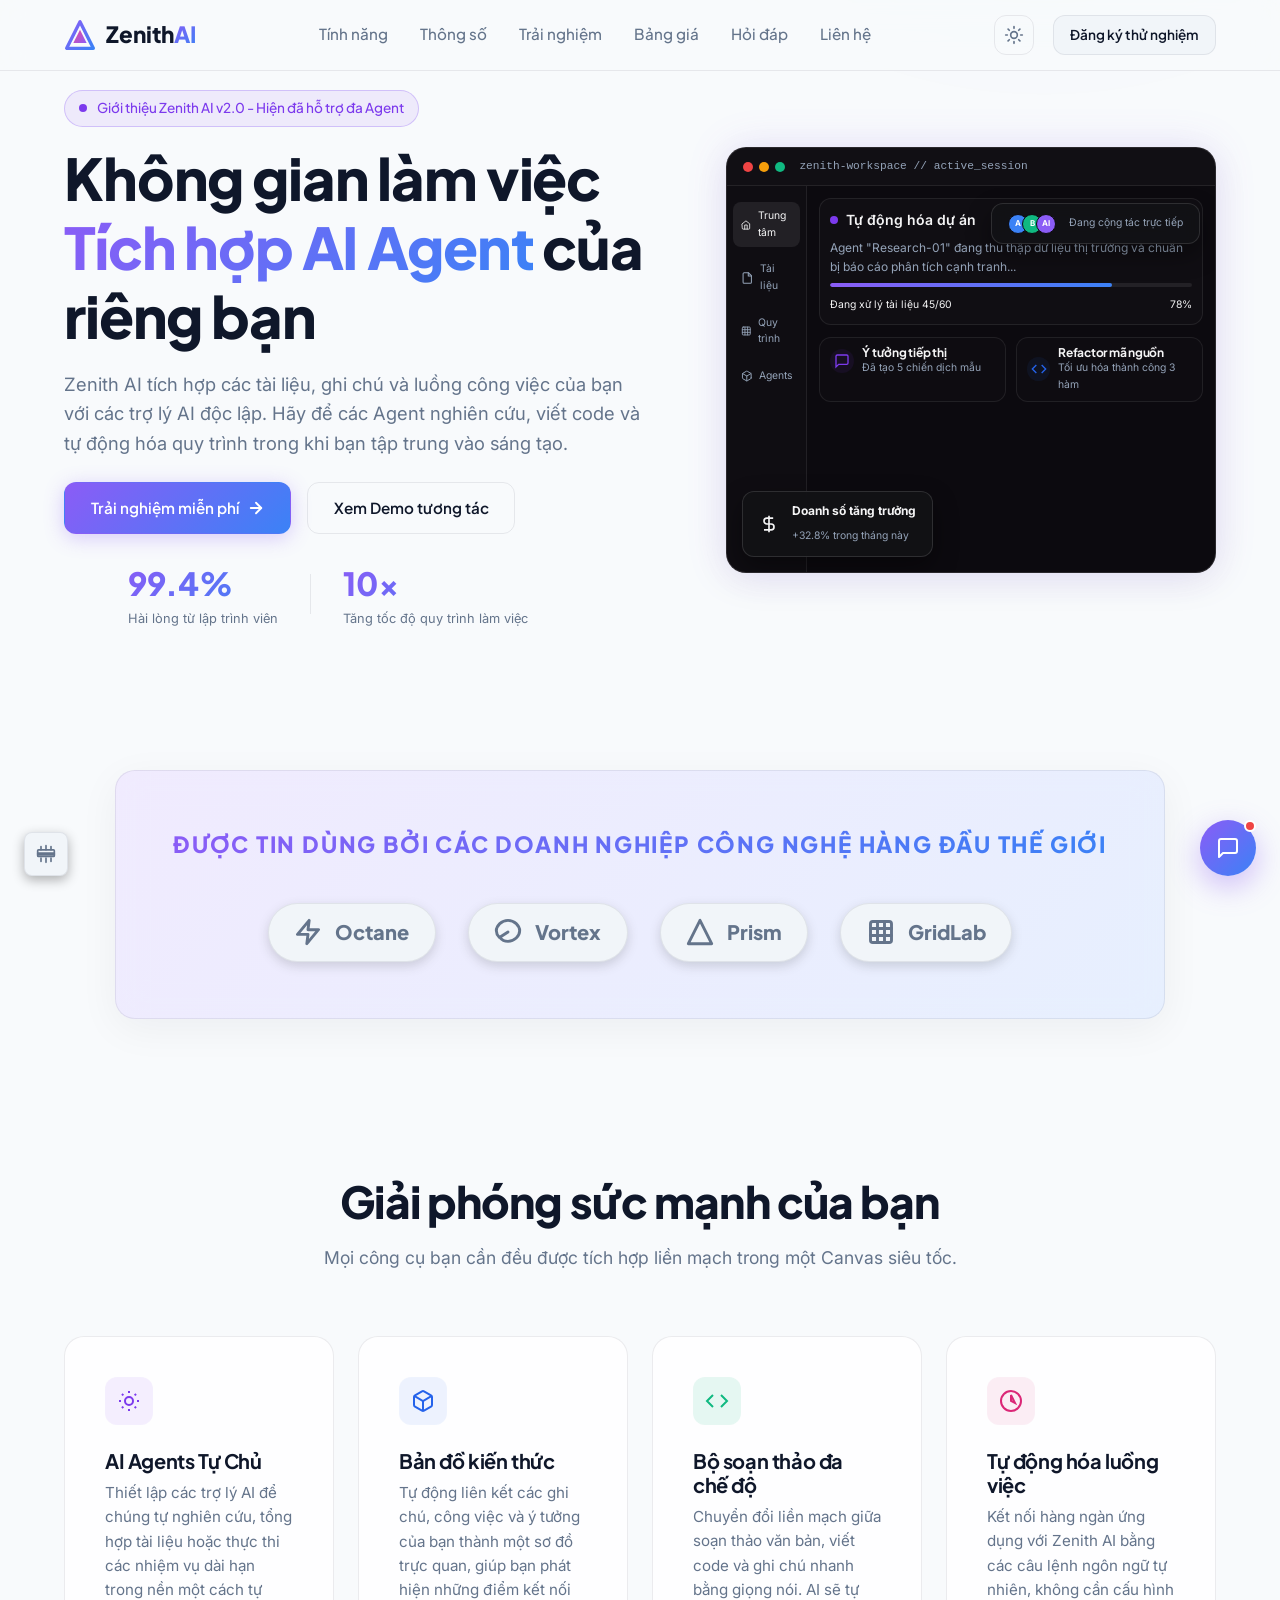
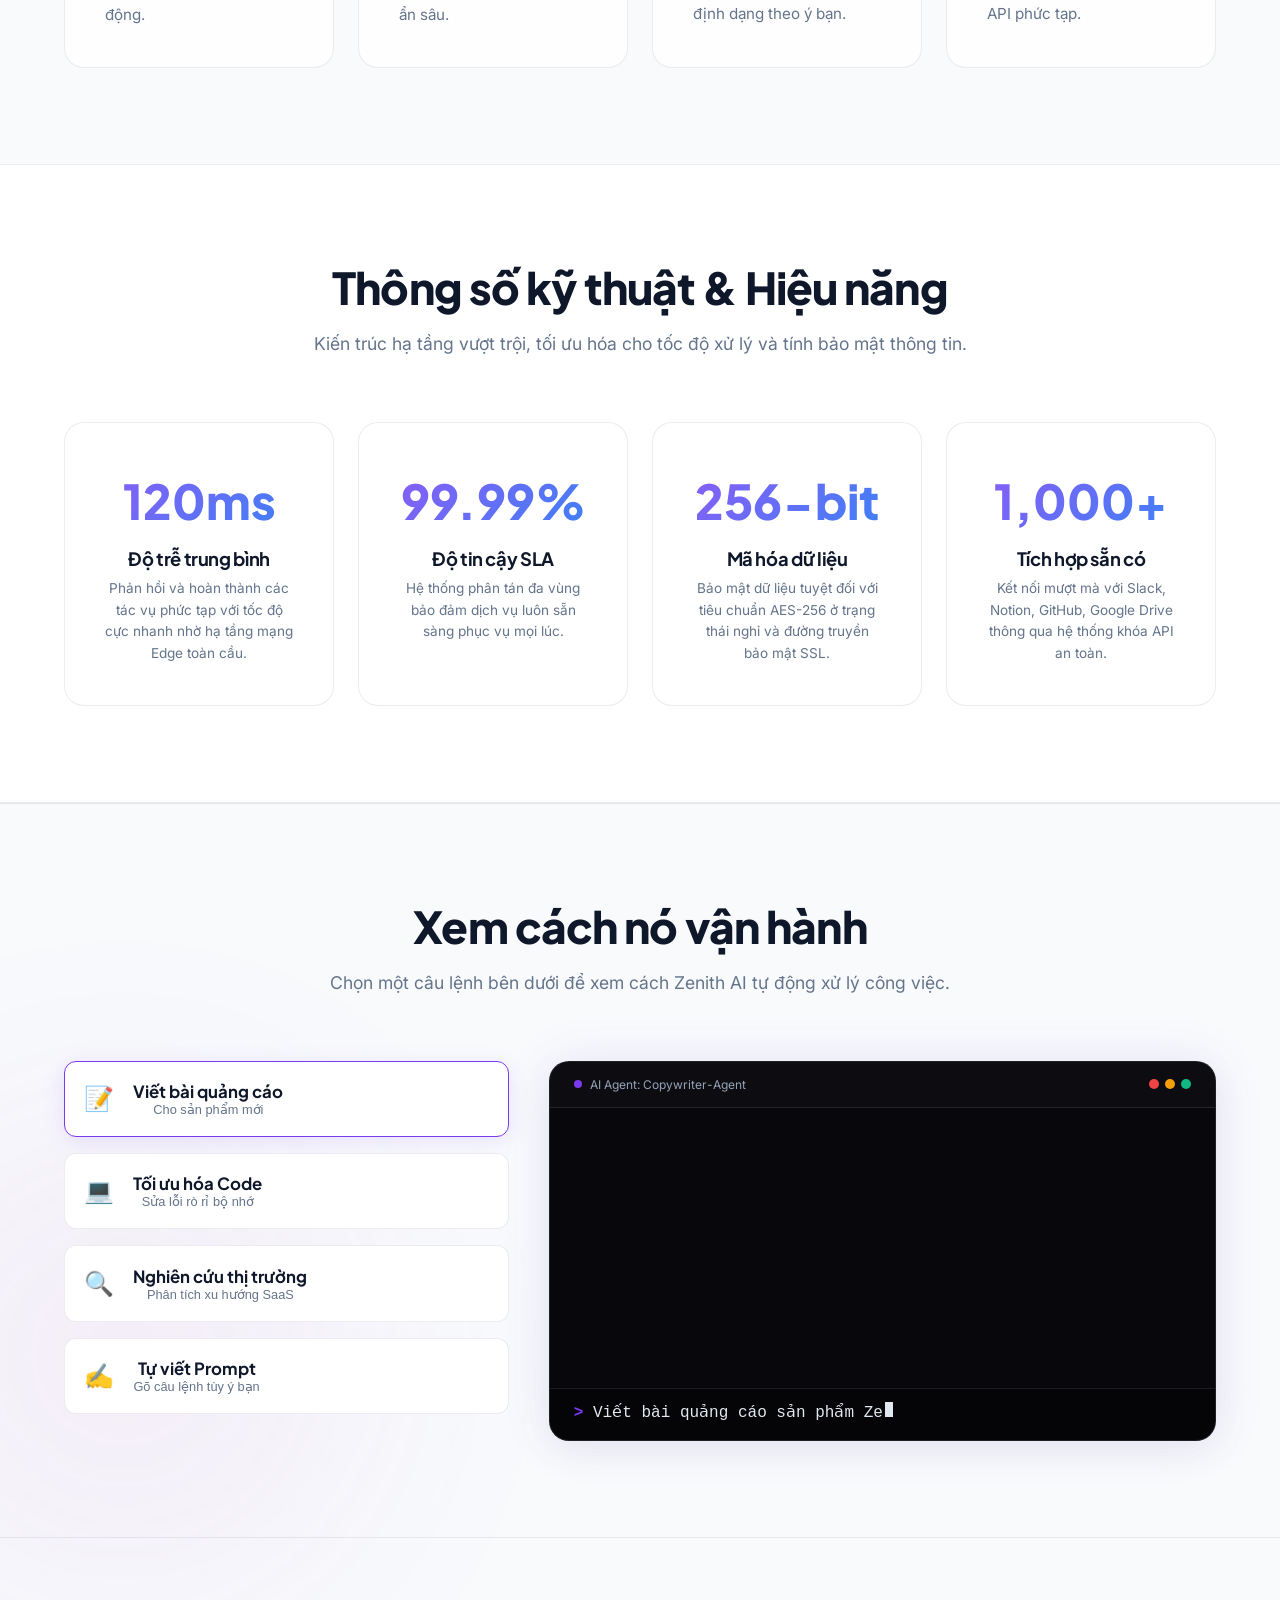
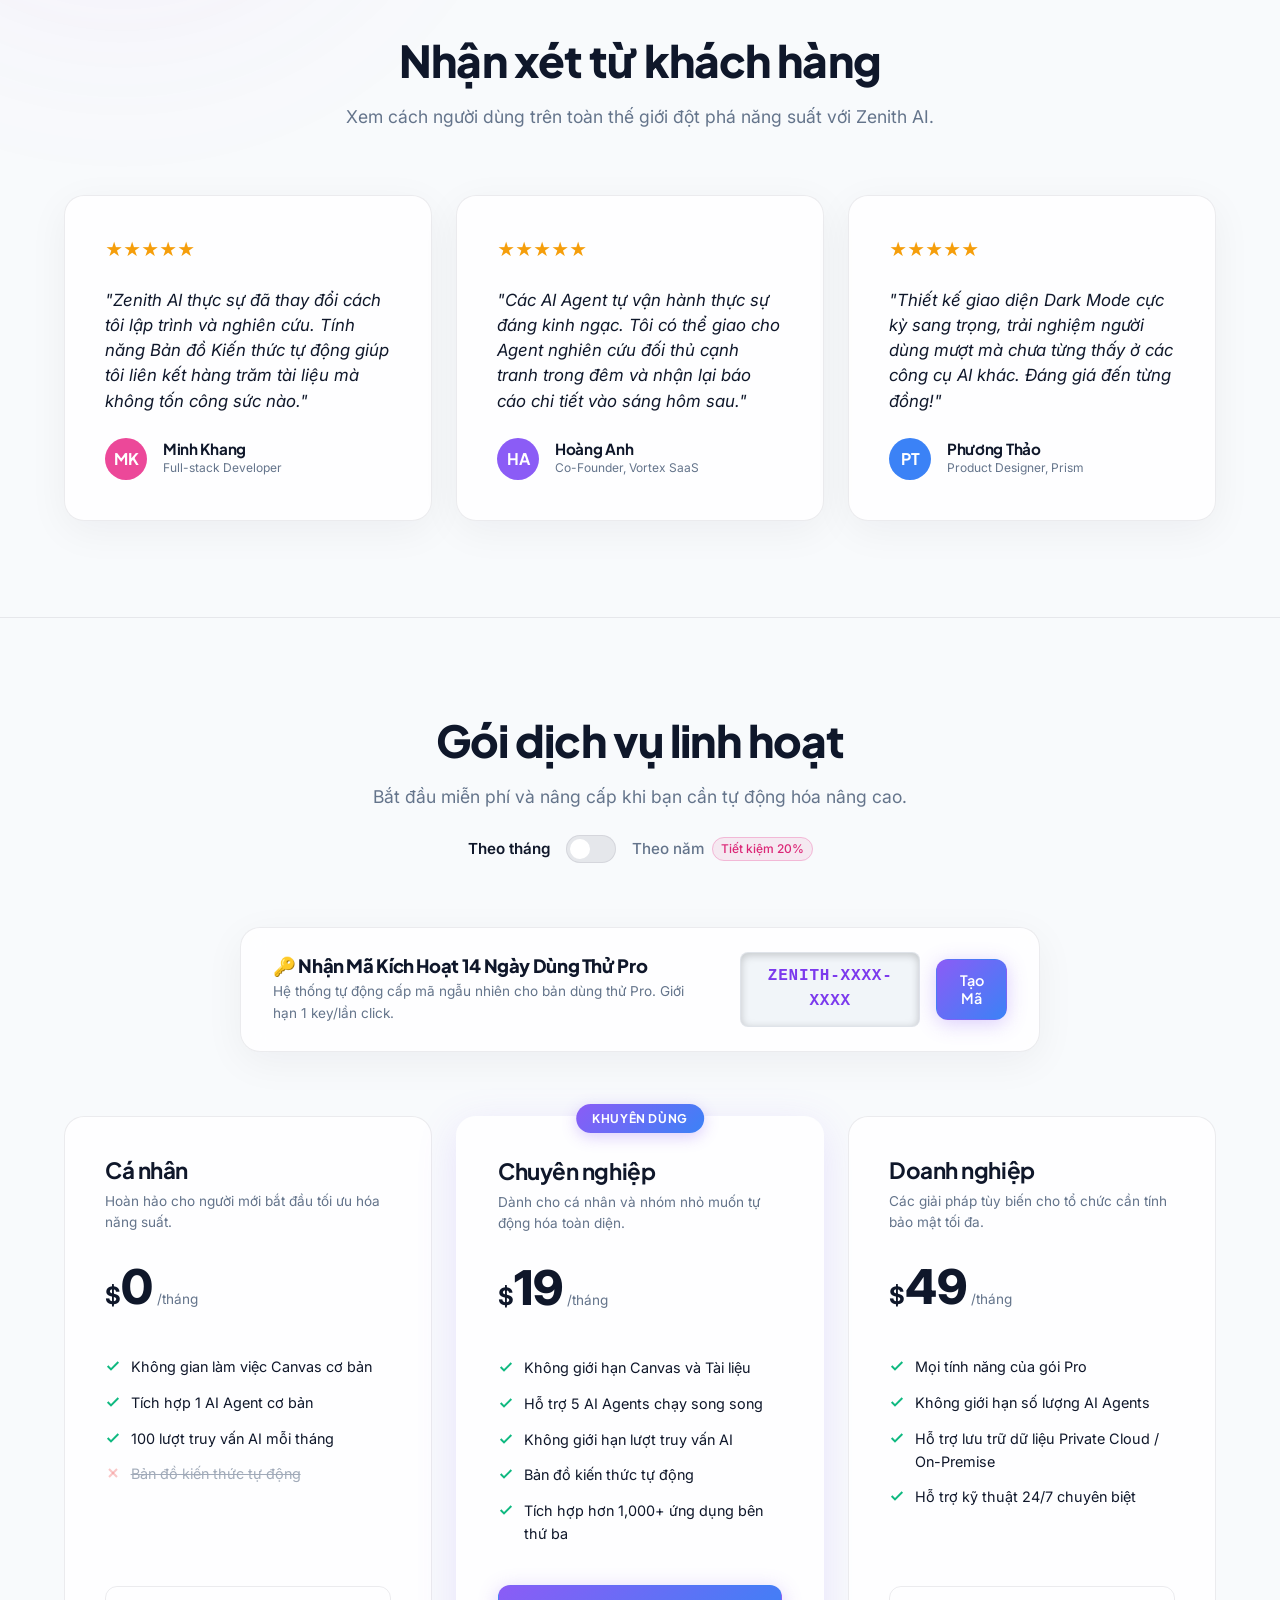
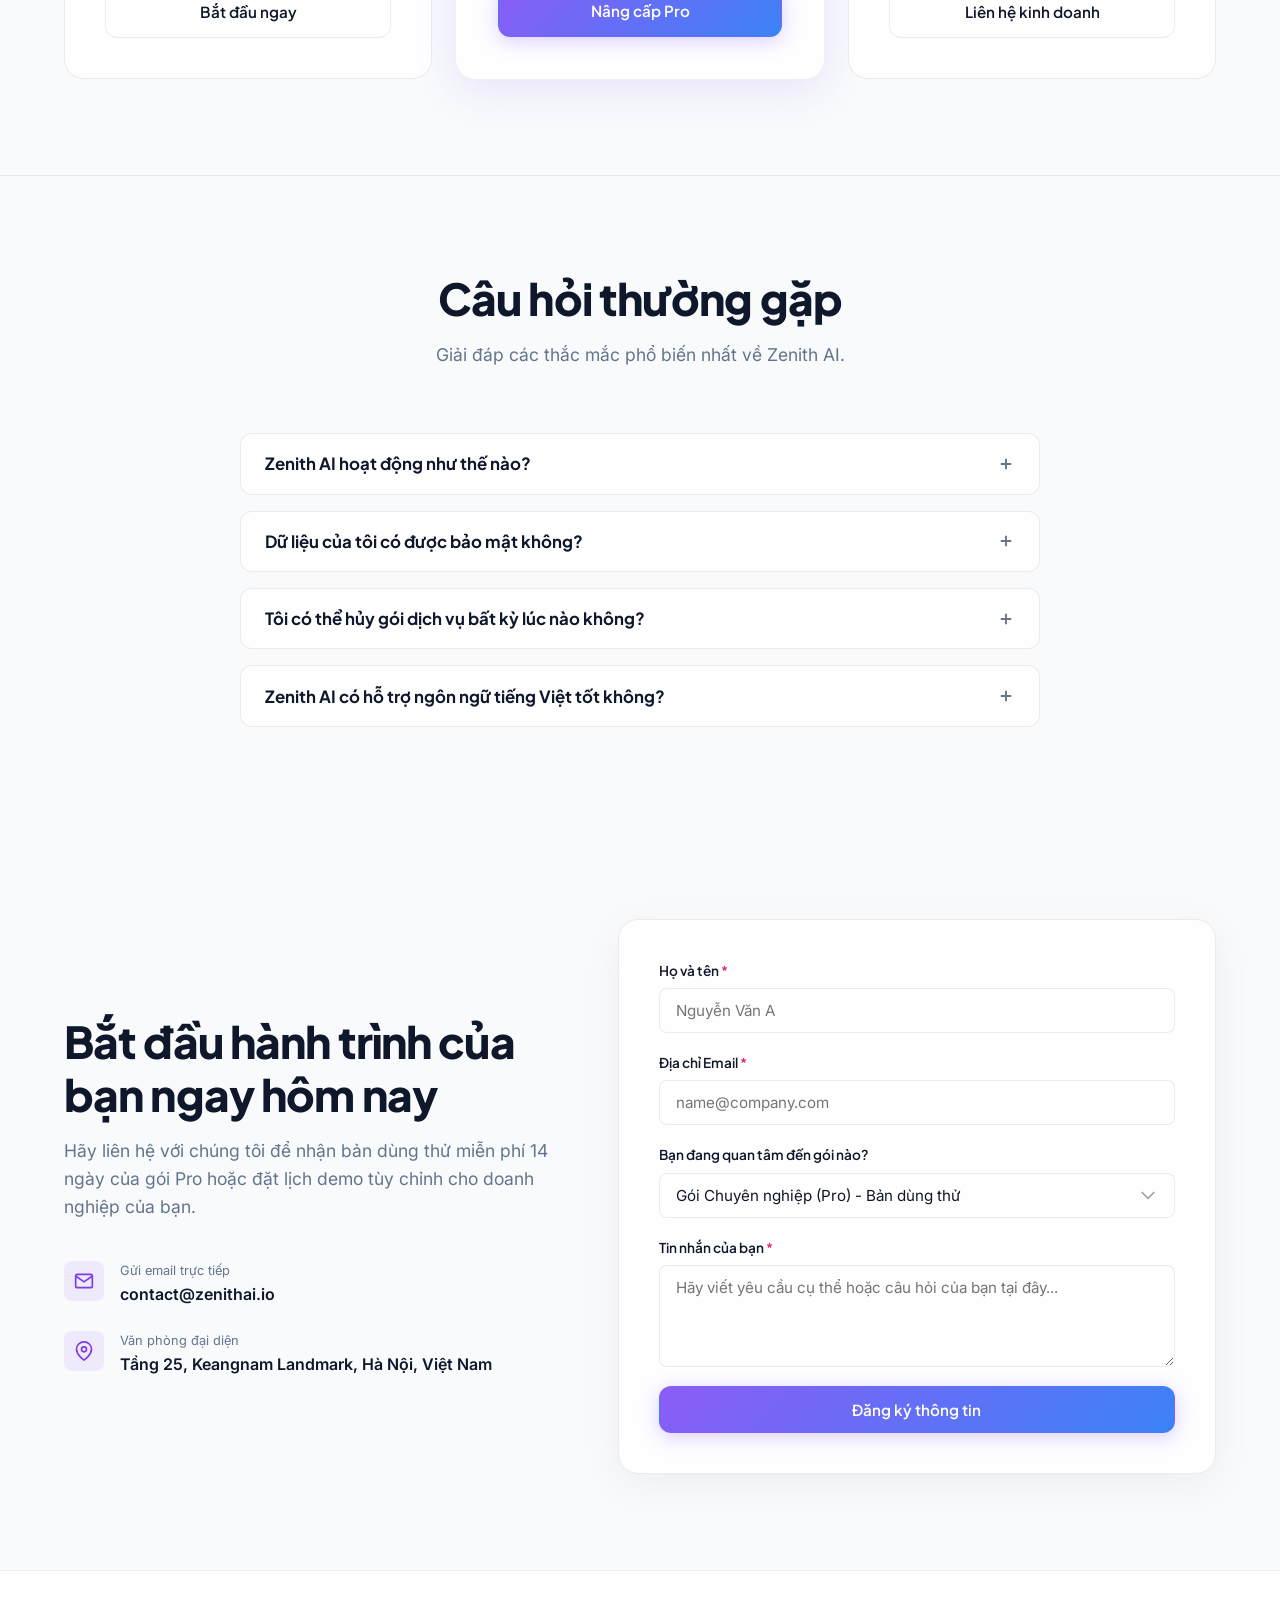
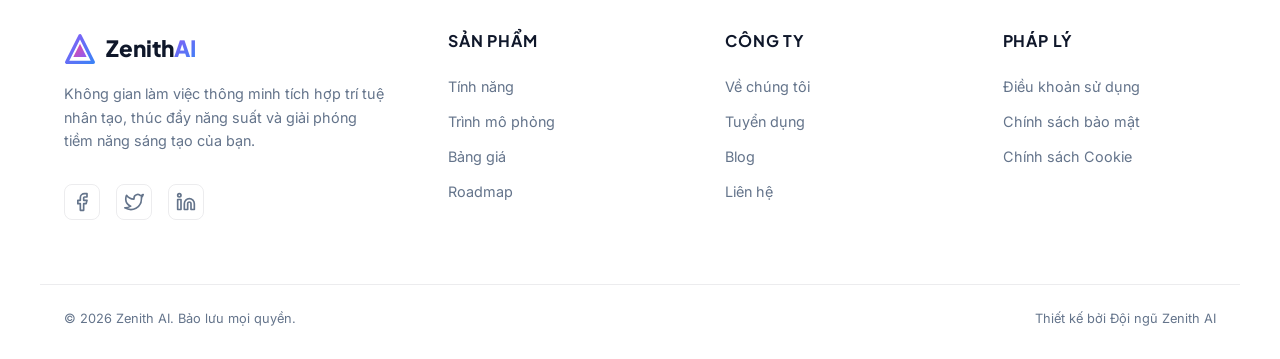
==== public/index.html @ 471f8c2d "feat: implement high-performance Scrollspy using IntersectionObserver to highlight navigation links " ====
<!DOCTYPE html>
<html lang="vi" data-theme="dark" class="preload">
<head>
  <meta charset="UTF-8">
  <meta name="viewport" content="width=device-width, initial-scale=1.0">
  <script>
    (function() {
      const savedTheme = localStorage.getItem('zenith-theme');
      const theme = savedTheme || (window.matchMedia('(prefers-color-scheme: light)').matches ? 'light' : 'dark');
      document.documentElement.setAttribute('data-theme', theme);
    })();
  </script>
  <meta name="description" content="Zenith AI - Không gian làm việc thông minh tích hợp trí tuệ nhân tạo. Tự động hóa quy trình, tối ưu hóa ghi chú và quản lý dự án hiệu quả hơn bao giờ hết.">
  <meta name="keywords" content="AI, Productivity, SaaS, Không gian làm việc thông minh, Trí tuệ nhân tạo, Tự động hóa, Quản lý công việc">
  <meta name="author" content="Zenith AI Team">
  
  <!-- Open Graph / Facebook -->
  <meta property="og:type" content="website">
  <meta property="og:title" content="Zenith AI - Không gian làm việc thông minh thế hệ mới">
  <meta property="og:description" content="Tối ưu hóa năng suất làm việc của bạn với không gian làm việc tích hợp AI Agent thông minh.">
  <meta property="og:image" content="https://zenithai.io/og-image.jpg">

  <!-- Twitter -->
  <meta property="twitter:card" content="summary_large_image">
  <meta property="twitter:title" content="Zenith AI - Không gian làm việc thông minh thế hệ mới">
  <meta property="twitter:description" content="Tối ưu hóa năng suất làm việc của bạn với không gian làm việc tích hợp AI Agent thông minh.">

  <title>Zenith AI - Không gian làm việc thông minh thế hệ mới</title>

  <!-- Google Fonts Preconnect -->
  <link rel="preconnect" href="https://fonts.googleapis.com">
  <link rel="preconnect" href="https://fonts.gstatic.com" crossorigin>

  <!-- Google Fonts Asynchronous -->
  <link rel="preload" as="style" href="https://fonts.googleapis.com/css2?family=Inter:wght@400;500;600;700&family=Plus+Jakarta+Sans:wght@700;800&display=swap">
  <link rel="stylesheet" href="https://fonts.googleapis.com/css2?family=Inter:wght@400;500;600;700&family=Plus+Jakarta+Sans:wght@700;800&display=swap" media="print" onload="this.media='all'">
  <noscript>
    <link rel="stylesheet" href="https://fonts.googleapis.com/css2?family=Inter:wght@400;500;600;700&family=Plus+Jakarta+Sans:wght@700;800&display=swap">
  </noscript>

  <!-- Critical Above-the-fold CSS -->
  <style>
    :root{--font-heading:'Plus Jakarta Sans',-apple-system,BlinkMacSystemFont,"Segoe UI",Roboto,sans-serif;--font-body:'Inter',-apple-system,BlinkMacSystemFont,"Segoe UI",Roboto,sans-serif;--bg-primary:#09090b;--bg-secondary:#121216;--bg-tertiary:#1c1c24;--border-color:rgba(255, 255, 255, 0.08);--border-focus:rgba(139, 92, 246, 0.5);--text-primary:#f4f4f5;--text-muted:#a1a1aa;--text-inverse:#09090b;--accent-purple:#8b5cf6;--accent-blue:#3b82f6;--accent-pink:#ec4899;--accent-green:#10b981;--accent-yellow:#f59e0b;--glow-purple:rgba(139, 92, 246, 0.15);--glow-blue:rgba(59, 82, 246, 0.15);--glow-pink:rgba(236, 72, 153, 0.15);--gradient-primary:linear-gradient(135deg, #8b5cf6 0%, #3b82f6 100%);--gradient-secondary:linear-gradient(135deg, #ec4899 0%, #8b5cf6 100%);--gradient-glow:radial-gradient(circle at center, rgba(139, 92, 246, 0.2) 0%, transparent 60%);--header-bg:rgba(9, 9, 11, 0.7);--card-bg:rgba(20, 20, 25, 0.6);--card-hover-bg:rgba(28, 28, 36, 0.8);--card-shadow:0 8px 30px rgba(0, 0, 0, 0.5);--space-xs:0.5rem;--space-sm:1rem;--space-md:1.5rem;--space-lg:2.5rem;--space-xl:4rem;--space-xxl:6rem;--radius-sm:8px;--radius-md:12px;--radius-lg:20px;--radius-full:9999px;--transition-fast:0.2s cubic-bezier(0.16, 1, 0.3, 1);--transition-normal:0.4s cubic-bezier(0.16, 1, 0.3, 1);--transition-slow:0.8s cubic-bezier(0.16, 1, 0.3, 1)}html[data-theme=light]{--bg-primary:#f8fafc;--bg-secondary:#ffffff;--bg-tertiary:#f1f5f9;--border-color:rgba(15, 23, 42, 0.08);--border-focus:rgba(124, 58, 237, 0.5);--text-primary:#0f172a;--text-muted:#64748b;--text-inverse:#ffffff;--accent-purple:#7c3aed;--accent-blue:#2563eb;--accent-pink:#db2777;--glow-purple:rgba(124, 58, 237, 0.08);--glow-blue:rgba(37, 99, 235, 0.08);--glow-pink:rgba(219, 39, 119, 0.08);--header-bg:rgba(248, 250, 252, 0.8);--card-bg:rgba(255, 255, 255, 0.8);--card-hover-bg:#ffffff;--card-shadow:0 10px 40px rgba(15, 23, 42, 0.05)}*{margin:0;padding:0;box-sizing:border-box}html{scroll-behavior:smooth;font-size:16px;-webkit-font-smoothing:antialiased}body{font-family:var(--font-body);background-color:var(--bg-primary);color:var(--text-primary);line-height:1.6;overflow-x:hidden;position:relative;transition:background-color var(--transition-normal),color var(--transition-normal)}.container{width:100%;max-width:1200px;margin:0 auto;padding:0 var(--space-md)}.glow-bg{position:absolute;border-radius:var(--radius-full);filter:blur(120px);z-index:-1;pointer-events:none;opacity:.6;transition:background var(--transition-normal)}.glow-bg-1{width:50vw;height:50vw;max-width:600px;max-height:600px;top:-10%;right:-5%;background:radial-gradient(circle,rgba(139,92,246,.25) 0,rgba(59,130,246,.1) 70%,transparent 100%)}.glow-bg-2{width:45vw;height:45vw;max-width:500px;max-height:500px;top:40%;left:-10%;background:radial-gradient(circle,rgba(236,72,153,.15) 0,rgba(139,92,246,.1) 70%,transparent 100%)}h1,h2,h3,h4,h5,h6{font-family:var(--font-heading);font-weight:700;letter-spacing:-.02em;line-height:1.2}.gradient-text{background:var(--gradient-primary);-webkit-background-clip:text;-webkit-text-fill-color:transparent;background-clip:text}p{color:var(--text-muted)}a{color:inherit;text-decoration:none;transition:color var(--transition-fast),opacity var(--transition-fast)}.flex{display:flex}.items-center{align-items:center}.justify-between{justify-content:space-between}.text-center{text-align:center}.gap-2{gap:.5rem}.gap-4{gap:1rem}.font-semibold{font-weight:600}.font-bold{font-weight:700}.text-xs{font-size:.75rem}.text-sm{font-size:.875rem}.text-muted{color:var(--text-muted)}.text-xxs{font-size:.65rem}.block{display:block}.mt-1{margin-top:.25rem}.mt-2{margin-top:.5rem}.hidden{display:none!important}.btn{display:inline-flex;align-items:center;justify-content:center;padding:.8rem 1.6rem;font-family:var(--font-heading);font-weight:600;font-size:.95rem;border-radius:var(--radius-md);border:1px solid transparent;cursor:pointer;transition:transform var(--transition-fast),box-shadow var(--transition-fast),background var(--transition-fast),border var(--transition-fast);gap:.5rem}.btn:active{transform:scale(.98)}.btn-primary{background:var(--gradient-primary);color:#fff;box-shadow:0 4px 20px rgba(139,92,246,.3)}.btn-primary:hover{box-shadow:0 6px 24px rgba(139,92,246,.45);transform:translateY(-2px)}.btn-secondary{background:var(--bg-tertiary);color:var(--text-primary);border-color:var(--border-color)}.btn-secondary:hover{background:var(--border-color);transform:translateY(-2px)}.btn-outline{background:0 0;color:var(--text-primary);border-color:var(--border-color)}.btn-outline:hover{background:var(--border-color);border-color:var(--text-primary);transform:translateY(-2px)}.btn-sm{padding:.5rem 1rem;font-size:.85rem}.btn-full{width:100%}.btn-arrow{width:18px;height:18px;transition:transform var(--transition-fast)}.btn-primary:hover .btn-arrow{transform:translateX(4px)}.main-header{position:fixed;top:0;left:0;width:100%;z-index:100;background-color:var(--header-bg);backdrop-filter:blur(12px);-webkit-backdrop-filter:blur(12px);border-bottom:1px solid var(--border-color);transition:background-color var(--transition-normal),border-bottom var(--transition-normal)}.header-container{height:70px;display:flex;align-items:center;justify-content:space-between}.logo{display:flex;align-items:center;gap:.6rem;font-family:var(--font-heading);font-weight:800;font-size:1.4rem;color:var(--text-primary)}.logo-icon{width:32px;height:32px}.nav-menu ul{list-style:none;display:flex;gap:2rem}.nav-link{font-family:var(--font-heading);font-size:.95rem;font-weight:500;color:var(--text-muted);position:relative}.nav-link.active,.nav-link:hover{color:var(--text-primary)}.nav-link::after{content:'';position:absolute;bottom:-4px;left:0;width:0;height:2px;background:var(--gradient-primary);transition:width var(--transition-fast)}.nav-link:hover::after,.nav-link.active::after{width:100%}.header-actions{display:flex;align-items:center;gap:1.2rem}.theme-toggle{background:0 0;border:1px solid var(--border-color);border-radius:var(--radius-md);width:40px;height:40px;display:flex;align-items:center;justify-content:center;cursor:pointer;color:var(--text-muted);transition:color var(--transition-fast),border-color var(--transition-fast)}.theme-toggle:hover{color:var(--text-primary);border-color:var(--text-primary)}.theme-toggle .sun-icon{display:none;width:20px;height:20px}.theme-toggle .moon-icon{display:block;width:20px;height:20px}html[data-theme=light] .theme-toggle .sun-icon{display:block}html[data-theme=light] .theme-toggle .moon-icon{display:none}.mobile-nav-toggle{display:none;flex-direction:column;justify-content:space-between;width:48px;height:48px;padding:15px 12px;background:0 0;border:none;cursor:pointer;z-index:101}.mobile-nav-toggle span{width:100%;height:2px;background-color:var(--text-primary);border-radius:var(--radius-full);transition:transform var(--transition-fast),opacity var(--transition-fast)}.hero-section{padding-top:90px;padding-bottom:80px;position:relative;overflow:hidden}.hero-container{display:grid;grid-template-columns:1.1fr 0.9fr;align-items:center;gap:var(--space-xl)}.badge{display:inline-flex;align-items:center;gap:.6rem;background:var(--glow-purple);border:1px solid rgba(139,92,246,.3);padding:.4rem .9rem;border-radius:var(--radius-full);font-family:var(--font-heading);font-size:.85rem;font-weight:500;color:var(--accent-purple);margin-bottom:var(--space-sm)}.badge-dot{width:8px;height:8px;background-color:var(--accent-purple);border-radius:var(--radius-full);animation:pulse 2s infinite}.hero-title{font-size:clamp(2.5rem, 4.5vw, 4rem);margin-bottom:1.25rem;font-weight:800}.hero-subtitle{font-size:1.15rem;margin-bottom:var(--space-md);max-width:580px}.hero-actions{display:flex;gap:1rem;margin-bottom:var(--space-md)}.hero-stats{display:flex;align-items:center;gap:2rem;padding-left:4rem}.stat-item{display:flex;flex-direction:column}.stat-number{font-family:var(--font-heading);font-size:2rem;font-weight:800;background:var(--gradient-primary);-webkit-background-clip:text;-webkit-text-fill-color:transparent;background-clip:text}.stat-label{font-size:.8rem;color:var(--text-muted)}.stat-divider{width:1px;height:40px;background-color:var(--border-color)}.hero-visual{display:flex;justify-content:center;position:relative;width:100%;max-width:500px;margin:0 auto}.visual-mockup{width:100%;max-width:500px;aspect-ratio:1.15;background-color:#0c0a0f;border:1px solid rgba(255,255,255,.12);border-radius:var(--radius-lg);box-shadow:var(--card-shadow),0 0 40px rgba(139,92,246,.15);overflow:hidden;position:relative;transition:transform var(--transition-normal);--text-primary:#f4f4f5;--text-muted:#94a3b8;--border-color:rgba(255, 255, 255, 0.08);color:var(--text-primary)}.visual-mockup h1,.visual-mockup h2,.visual-mockup h3,.visual-mockup h4,.visual-mockup h5,.visual-mockup h6{color:var(--text-primary)}.visual-mockup:hover{transform:translateY(-5px) rotateX(1deg) rotateY(-1deg)}.mockup-header{height:38px;background-color:rgba(255,255,255,.02);border-bottom:1px solid var(--border-color);display:flex;align-items:center;padding:0 var(--space-sm);gap:6px}.dot{width:10px;height:10px;border-radius:var(--radius-full)}.dot-red{background-color:#ef4444}.dot-yellow{background-color:#f59e0b}.dot-green{background-color:#10b981}.mockup-title{margin-left:var(--space-xs);font-family:monospace;font-size:.7rem;color:var(--text-muted)}.mockup-content{display:grid;grid-template-columns:80px 1fr;height:calc(100% - 38px)}.mockup-sidebar{background-color:rgba(255,255,255,.01);border-right:1px solid var(--border-color);padding:var(--space-sm) 6px;display:flex;flex-direction:column;gap:.5rem}.sidebar-item{display:flex;align-items:center;gap:.4rem;color:var(--text-muted);font-size:.65rem;padding:6px 8px;border-radius:var(--radius-sm)}.sidebar-item.active{background-color:var(--border-color);color:var(--text-primary)}.sidebar-item svg{width:14px;height:14px}.workspace-main{padding:.75rem;display:flex;flex-direction:column;gap:.75rem}.card-glow-wrapper{position:relative;border-radius:var(--radius-md)}.mockup-card{background-color:rgba(255,255,255,.02);border:1px solid var(--border-color);padding:10px;border-radius:var(--radius-md);display:flex;flex-direction:column;gap:.4rem}.card-header-simple{display:flex;align-items:center;gap:var(--space-xs)}.pulse-indicator{width:8px;height:8px;background-color:var(--accent-purple);border-radius:var(--radius-full);animation:pulse 1.5s infinite}.progress-bar{height:4px;background-color:var(--border-color);border-radius:var(--radius-full);overflow:hidden}.progress-fill{height:100%;background:var(--gradient-primary);border-radius:var(--radius-full)}.mockup-grid{display:grid;grid-template-columns:1fr 1fr;gap:10px}@keyframes pulse{0%{transform:scale(.95);box-shadow:0 0 0 0 rgba(139,92,246,.5)}70%{transform:scale(1);box-shadow:0 0 0 8px rgba(139,92,246,0)}100%{transform:scale(.95);box-shadow:0 0 0 0 rgba(139,92,246,0)}}@keyframes float{0%{transform:translateY(0)}50%{transform:translateY(-10px)}100%{transform:translateY(0)}}@keyframes blink{from,to{background-color:transparent}50%{background-color:var(--text-primary)}}.fade-in-up{opacity:0;transform:translateY(20px);animation:fadeInUp .8s cubic-bezier(.16,1,.3,1) forwards}.hero-content>:first-child{animation-delay:.1s}.hero-content>:nth-child(2){animation-delay:.2s}.hero-content>:nth-child(3){animation-delay:.3s}.hero-content>:nth-child(4){animation-delay:.4s}.hero-content>:nth-child(5){animation-delay:.5s}.hero-visual{animation-delay:.4s}@keyframes fadeInUp{to{opacity:1;transform:translateY(0)}}@media (max-width:992px){.hero-container{grid-template-columns:1fr;gap:var(--space-xl);text-align:center}.hero-content{display:flex;flex-direction:column;align-items:center}.hero-subtitle{margin:0 auto var(--space-lg)}.hero-actions{justify-content:center}.hero-stats{justify-content:center;padding-left:0}.simulator-container{grid-template-columns:1fr}.simulator-prompts{flex-direction:row;overflow-x:auto;padding-bottom:.5rem}.prompt-btn{flex-shrink:0;padding:.8rem 1.2rem}.contact-container{grid-template-columns:1fr;gap:var(--space-xl)}.footer-grid{grid-template-columns:1fr 1fr}}@media (max-width:768px){.container{padding:0 1.25rem}.hide-mobile{display:none!important}.mobile-nav-toggle{display:flex}.theme-toggle{width:48px;height:48px}.nav-menu{position:fixed;top:70px;left:0;width:100%;height:calc(100vh - 70px);background-color:var(--bg-primary);padding:var(--space-xl) var(--space-md);border-top:1px solid var(--border-color);transform:translateX(-100%);transition:transform var(--transition-normal)}.nav-menu.active{transform:translateX(0)}.nav-menu ul{flex-direction:column;gap:.75rem}.nav-menu ul li{width:100%}.nav-link{font-size:1.2rem;display:block;width:100%;padding:.8rem 1rem;border-radius:var(--radius-sm)}.nav-link:active{background-color:var(--bg-secondary)}.mobile-menu-open .mobile-nav-toggle span:first-child{transform:translateY(8px) rotate(45deg)}.mobile-menu-open .mobile-nav-toggle span:nth-child(2){opacity:0}.mobile-menu-open .mobile-nav-toggle span:nth-child(3){transform:translateY(-8px) rotate(-45deg)}.feature-card,.pricing-card,.spec-card{position:relative;background:radial-gradient(350px circle at var(--mouse-x,-9999px) var(--mouse-y,-9999px),rgba(139,92,246,.08),transparent 80%),var(--card-bg)!important;transition:transform var(--transition-normal),box-shadow var(--transition-normal),border-color var(--transition-normal),background var(--transition-fast)!important}html[data-theme=light] .feature-card,html[data-theme=light] .pricing-card,html[data-theme=light] .spec-card{background:radial-gradient(350px circle at var(--mouse-x,-9999px) var(--mouse-y,-9999px),rgba(139,92,246,.04),transparent 80%),var(--card-bg)!important}}
    .cart-drawer{position:fixed;top:0;right:0;width:100%;height:100%;z-index:1100;visibility:hidden}.cart-drawer-content{position:absolute;top:0;right:0;width:100%;max-width:420px;height:100%;transform:translateX(100%)}.chatbot-window{position:absolute;bottom:72px;right:0;width:350px;height:480px;transform:translateY(20px) scale(.9);opacity:0;pointer-events:none}.debug-console{display:none}.scroll-to-top-btn{position:fixed;bottom:90px;right:24px;opacity:0;visibility:hidden}.preload *{transition:none!important;-webkit-transition:none!important}.faq-accordion-container{display:flex;flex-direction:column;gap:var(--space-sm)}.faq-item{background:var(--card-bg);border:1px solid var(--border-color);border-radius:var(--radius-md);overflow:hidden}.faq-question{width:100%;padding:1.2rem var(--space-md);background:0 0;border:none;display:flex;justify-content:space-between;align-items:center;font-family:var(--font-heading);font-weight:700;color:var(--text-primary)}.faq-icon{width:18px;height:18px;display:flex;align-items:center;justify-content:center}.faq-icon-svg{width:100%;height:100%;color:var(--text-muted)}.faq-answer{max-height:0;overflow:hidden}.css-loading section:not(.hero-section):not(.features-section),.css-loading footer,.css-loading .debug-panel,.css-loading .chatbot-container{opacity:0;visibility:hidden;pointer-events:none}.w-4{width:1rem}.h-4{height:1rem}.w-5{width:1.25rem}.h-5{height:1.25rem}.logo-icon{width:32px;height:32px}.sun-icon,.moon-icon{width:20px;height:20px}.btn-arrow{width:18px;height:18px}.logo-svg{width:24px;height:24px}.feature-icon{width:24px;height:24px}.check-icon,.close-icon{width:16px;height:16px}.bug-icon{width:20px;height:20px}.chat-icon{width:24px;height:24px}.send-icon{width:16px;height:16px}html.preload{scroll-behavior:auto!important}
  </style>

  <!-- Style CSS (Asynchronous loading for below-the-fold content) -->
  <link rel="preload" href="style.min.css?v=27" as="style" onload="this.onload=null;this.rel='stylesheet';document.body.classList.remove('css-loading')">
  <noscript>
    <link rel="stylesheet" href="style.min.css?v=27">
  </noscript>
</head>
<body class="preload css-loading">
  <!-- Scroll Progress Indicator Bar -->
  <div id="scroll-progress-bar" class="scroll-progress-bar"></div>

  <!-- Background Glows -->
  <div class="glow-bg glow-bg-1"></div>
  <div class="glow-bg glow-bg-2"></div>

  <!-- Header / Navigation -->
  <header class="main-header" id="main-header">
    <div class="container header-container">
      <a href="#" class="logo" id="header-logo">
        <svg class="logo-icon" viewBox="0 0 24 24" fill="none" xmlns="http://www.w3.org/2000/svg">
          <path d="M12 2L2 22H22L12 2Z" stroke="url(#logo-grad)" stroke-width="2.5" stroke-linecap="round" stroke-linejoin="round"/>
          <path d="M12 8L7 18H17L12 8Z" fill="url(#logo-grad-inner)"/>
          <defs>
            <linearGradient id="logo-grad" x1="2" y1="2" x2="22" y2="22" gradientUnits="userSpaceOnUse">
              <stop stop-color="#8B5CF6" />
              <stop offset="1" stop-color="#3B82F6" />
            </linearGradient>
            <linearGradient id="logo-grad-inner" x1="7" y1="8" x2="17" y2="18" gradientUnits="userSpaceOnUse">
              <stop stop-color="#ec4899" />
              <stop offset="1" stop-color="#8B5CF6" />
            </linearGradient>
          </defs>
        </svg>
        <span class="logo-text">Zenith<span class="gradient-text">AI</span></span>
      </a>

      <nav class="nav-menu" id="nav-menu">
        <ul>
          <li><a href="#features" class="nav-link">Tính năng</a></li>
          <li><a href="#specs" class="nav-link">Thông số</a></li>
          <li><a href="#simulator" class="nav-link">Trải nghiệm</a></li>
          <li><a href="#pricing" class="nav-link">Bảng giá</a></li>
          <li><a href="#faq" class="nav-link">Hỏi đáp</a></li>
          <li><a href="#contact" class="nav-link">Liên hệ</a></li>
        </ul>
      </nav>

      <div class="header-actions">
        <!-- Theme Toggle Button -->
        <button class="theme-toggle" id="theme-toggle-btn" aria-label="Toggle light/dark theme">
          <svg class="sun-icon" viewBox="0 0 24 24" fill="none" stroke="currentColor" stroke-width="2" stroke-linecap="round" stroke-linejoin="round">
            <circle cx="12" cy="12" r="4"></circle>
            <path d="M12 2v2M12 20v2M4.93 4.93l1.41 1.41M17.66 17.66l1.41 1.41M2 12h2M20 12h2M6.34 17.66l-1.41 1.41M19.07 4.93l-1.41 1.41"></path>
          </svg>
          <svg class="moon-icon" viewBox="0 0 24 24" fill="none" stroke="currentColor" stroke-width="2" stroke-linecap="round" stroke-linejoin="round">
            <path d="M12 3a6 6 0 0 0 9 9 9 9 0 1 1-9-9Z"></path>
          </svg>
        </button>

        <a href="#contact" class="btn btn-secondary btn-sm hide-mobile">Đăng ký thử nghiệm</a>
        
        <!-- Mobile Menu Toggle -->
        <button class="mobile-nav-toggle" id="mobile-menu-btn" aria-label="Open navigation menu">
          <span></span>
          <span></span>
          <span></span>
        </button>
      </div>
    </div>
  </header>

  <main>
    <!-- Hero Section -->
    <section class="hero-section" id="hero">
      <div class="container hero-container">
        <div class="hero-content">
          <div class="badge fade-in-up">
            <span class="badge-dot"></span>
            <span>Giới thiệu Zenith AI v2.0 - Hiện đã hỗ trợ đa Agent</span>
          </div>
          <h1 class="hero-title fade-in-up">
            Không gian làm việc <br>
            <span class="gradient-text">Tích hợp AI Agent</span> của riêng bạn
          </h1>
          <p class="hero-subtitle fade-in-up">
            Zenith AI tích hợp các tài liệu, ghi chú và luồng công việc của bạn với các trợ lý AI độc lập. Hãy để các Agent nghiên cứu, viết code và tự động hóa quy trình trong khi bạn tập trung vào sáng tạo.
          </p>
          <div class="hero-actions fade-in-up">
            <a href="#contact" class="btn btn-primary" id="hero-primary-cta">
              Trải nghiệm miễn phí
              <svg class="btn-arrow" viewBox="0 0 24 24" fill="none" stroke="currentColor" stroke-width="2.5" stroke-linecap="round" stroke-linejoin="round">
                <line x1="5" y1="12" x2="19" y2="12"></line>
                <polyline points="12 5 19 12 12 19"></polyline>
              </svg>
            </a>
            <a href="#simulator" class="btn btn-outline" id="hero-secondary-cta">Xem Demo tương tác</a>
          </div>
          <div class="hero-stats fade-in-up">
            <div class="stat-item">
              <span class="stat-number">99.4%</span>
              <span class="stat-label">Hài lòng từ lập trình viên</span>
            </div>
            <div class="stat-divider"></div>
            <div class="stat-item">
              <span class="stat-number">10x</span>
              <span class="stat-label">Tăng tốc độ quy trình làm việc</span>
            </div>
          </div>
        </div>

        <div class="hero-visual fade-in-up">
          <div class="visual-mockup">
            <div class="mockup-header">
              <span class="dot dot-red"></span>
              <span class="dot dot-yellow"></span>
              <span class="dot dot-green"></span>
              <span class="mockup-title">zenith-workspace // active_session</span>
            </div>
            <div class="mockup-content">
              <div class="mockup-sidebar">
                <div class="sidebar-item active">
                  <svg class="w-4 h-4" viewBox="0 0 24 24" fill="none" stroke="currentColor" stroke-width="2" stroke-linecap="round" stroke-linejoin="round"><path d="m3 9 9-7 9 7v11a2 2 0 0 1-2 2H5a2 2 0 0 1-2-2z"/><polyline points="9 22 9 12 15 12 15 22"/></svg>
                  <span>Trung tâm</span>
                </div>
                <div class="sidebar-item">
                  <svg class="w-4 h-4" viewBox="0 0 24 24" fill="none" stroke="currentColor" stroke-width="2" stroke-linecap="round" stroke-linejoin="round"><path d="M14.5 2H6a2 2 0 0 0-2 2v16a2 2 0 0 0 2 2h12a2 2 0 0 0 2-2V7.5L14.5 2z"/><polyline points="14 2 14 8 20 8"/></svg>
                  <span>Tài liệu</span>
                </div>
                <div class="sidebar-item">
                  <svg class="w-4 h-4" viewBox="0 0 24 24" fill="none" stroke="currentColor" stroke-width="2" stroke-linecap="round" stroke-linejoin="round"><rect x="3" y="3" width="18" height="18" rx="2" ry="2"/><line x1="9" y1="3" x2="9" y2="21"/><line x1="15" y1="3" x2="15" y2="21"/><line x1="3" y1="9" x2="21" y2="9"/><line x1="3" y1="15" x2="21" y2="15"/></svg>
                  <span>Quy trình</span>
                </div>
                <div class="sidebar-item">
                  <svg class="w-4 h-4" viewBox="0 0 24 24" fill="none" stroke="currentColor" stroke-width="2" stroke-linecap="round" stroke-linejoin="round"><path d="M21 16V8a2 2 0 0 0-1-1.73l-7-4a2 2 0 0 0-2 0l-7 4A2 2 0 0 0 3 8v8a2 2 0 0 0 1 1.73l7 4a2 2 0 0 0 2 0l7-4A2 2 0 0 0 21 16z"/><polyline points="3.27 6.96 12 12.01 20.73 6.96"/><line x1="12" y1="22.08" x2="12" y2="12"/></svg>
                  <span>Agents</span>
                </div>
              </div>
              <div class="mockup-body">
                <div class="workspace-main">
                  <div class="card-glow-wrapper">
                    <div class="mockup-card">
                      <div class="card-header-simple">
                        <span class="pulse-indicator"></span>
                        <span class="text-sm font-semibold">Tự động hóa dự án</span>
                      </div>
                      <p class="text-xs text-muted">Agent "Research-01" đang thu thập dữ liệu thị trường và chuẩn bị báo cáo phân tích cạnh tranh...</p>
                      <div class="progress-bar">
                        <div class="progress-fill" style="width: 78%;"></div>
                      </div>
                      <div class="flex justify-between text-xxs mt-1">
                        <span>Đang xử lý tài liệu 45/60</span>
                        <span>78%</span>
                      </div>
                    </div>
                  </div>
                  <div class="mockup-grid">
                    <div class="mockup-card-small">
                      <div class="flex items-center gap-2">
                        <div class="icon-circle icon-purple">
                          <svg viewBox="0 0 24 24" fill="none" stroke="currentColor" stroke-width="2" class="w-4 h-4"><path d="M21 15a2 2 0 0 1-2 2H7l-4 4V5a2 2 0 0 1 2-2h14a2 2 0 0 1 2 2z"/></svg>
                        </div>
                        <div>
                          <h4 class="text-xs font-bold">Ý tưởng tiếp thị</h4>
                          <p class="text-xxs text-muted">Đã tạo 5 chiến dịch mẫu</p>
                        </div>
                      </div>
                    </div>
                    <div class="mockup-card-small">
                      <div class="flex items-center gap-2">
                        <div class="icon-circle icon-blue">
                          <svg viewBox="0 0 24 24" fill="none" stroke="currentColor" stroke-width="2" class="w-4 h-4"><polyline points="16 18 22 12 16 6"/><polyline points="8 6 2 12 8 18"/></svg>
                        </div>
                        <div>
                          <h4 class="text-xs font-bold">Refactor mã nguồn</h4>
                          <p class="text-xxs text-muted">Tối ưu hóa thành công 3 hàm</p>
                        </div>
                      </div>
                    </div>
                  </div>
                </div>
            </div>
          </div>
          <!-- Floating Widgets to wow the user -->
          <div class="floating-widget widget-1">
            <svg viewBox="0 0 24 24" fill="none" stroke="currentColor" stroke-width="2" class="text-purple-500 w-5 h-5"><path d="M12 2v20M17 5H9.5a3.5 3.5 0 0 0 0 7h5a3.5 3.5 0 0 1 0 7H6"/></svg>
            <div>
              <span class="text-xs block font-bold">Doanh số tăng trưởng</span>
              <span class="text-xxs text-muted">+32.8% trong tháng này</span>
            </div>
          </div>
          <div class="floating-widget widget-2">
            <div class="active-avatars">
              <span class="avatar font-bold" style="background: #3B82F6;">A</span>
              <span class="avatar font-bold" style="background: #10B981;">B</span>
              <span class="avatar font-bold" style="background: #8B5CF6;">AI</span>
            </div>
            <span class="text-xxs text-muted">Đang cộng tác trực tiếp</span>
          </div>
        </div>
      </div>
    </section>

    <!-- Social Proof Section -->
    <section class="social-proof-section">
      <div class="container text-center">
        <div class="social-proof-wrapper animate-on-scroll">
          <p class="section-tagline">Được tin dùng bởi các doanh nghiệp công nghệ hàng đầu thế giới</p>
          <div class="logo-grid">
            <div class="company-logo octane">
              <svg viewBox="0 0 24 24" fill="none" stroke="currentColor" stroke-width="2.5" stroke-linecap="round" stroke-linejoin="round" class="logo-svg">
                <polygon points="13 2 3 14 12 14 11 22 21 10 12 10 13 2"></polygon>
              </svg>
              <span>Octane</span>
            </div>
            <div class="company-logo vortex">
              <svg viewBox="0 0 24 24" fill="none" stroke="currentColor" stroke-width="2.5" stroke-linecap="round" stroke-linejoin="round" class="logo-svg">
                <path d="M4.5 16.5c-1.5-1.5-2.5-3.5-2.5-5.5C2 6.5 6.5 2 12 2s10 4.5 10 9-4.5 9-10 9c-3 0-5.5-1.5-7-3.5L12 12"></path>
              </svg>
              <span>Vortex</span>
            </div>
            <div class="company-logo prism">
              <svg viewBox="0 0 24 24" fill="none" stroke="currentColor" stroke-width="2.5" stroke-linecap="round" stroke-linejoin="round" class="logo-svg">
                <polygon points="12 2 2 22 22 22"></polygon>
              </svg>
              <span>Prism</span>
            </div>
            <div class="company-logo gridlab">
              <svg viewBox="0 0 24 24" fill="none" stroke="currentColor" stroke-width="2.5" stroke-linecap="round" stroke-linejoin="round" class="logo-svg">
                <rect x="3" y="3" width="18" height="18" rx="2" ry="2"></rect>
                <line x1="9" y1="3" x2="9" y2="21"></line>
                <line x1="15" y1="3" x2="15" y2="21"></line>
                <line x1="3" y1="9" x2="21" y2="9"></line>
                <line x1="3" y1="15" x2="21" y2="15"></line>
              </svg>
              <span>GridLab</span>
            </div>
          </div>
        </div>
      </div>
    </section>

    <!-- Features Section -->
    <section class="features-section" id="features">
      <div class="container">
        <div class="section-header text-center animate-on-scroll" data-anim="fade-up">
          <h2 class="section-title">Giải phóng sức mạnh của bạn</h2>
          <p class="section-subtitle">Mọi công cụ bạn cần đều được tích hợp liền mạch trong một Canvas siêu tốc.</p>
        </div>

        <!-- Skeleton placeholder for Features (Shown by default, hidden by JS once loaded) -->
        <div class="section-skeleton" id="features-skeleton">
          <div class="skel-grid">
            <div class="skel-card"></div>
            <div class="skel-card"></div>
            <div class="skel-card"></div>
          </div>
        </div>

        <div class="features-grid lazy-section-content" id="features-content" style="display: none; opacity: 0;">
          <!-- Feature 1 -->
          <div class="feature-card animate-on-scroll" data-anim="fade-left" data-delay="1">
            <div class="feature-icon-wrapper purple-glow">
              <svg class="feature-icon" viewBox="0 0 24 24" fill="none" stroke="currentColor" stroke-width="2">
                <path d="M12 2v2M12 20v2M4.93 4.93l1.41 1.41M17.66 17.66l1.41 1.41M2 12h2M20 12h2M6.34 17.66l-1.41 1.41M19.07 4.93l-1.41 1.41"/>
                <circle cx="12" cy="12" r="4"/>
              </svg>
            </div>
            <h3 class="feature-title">AI Agents Tự Chủ</h3>
            <p class="feature-description">
              Thiết lập các trợ lý AI để chúng tự nghiên cứu, tổng hợp tài liệu hoặc thực thi các nhiệm vụ dài hạn trong nền một cách tự động.
            </p>
          </div>

          <!-- Feature 2 -->
          <div class="feature-card animate-on-scroll" data-anim="fade-right" data-delay="2">
            <div class="feature-icon-wrapper blue-glow">
              <svg class="feature-icon" viewBox="0 0 24 24" fill="none" stroke="currentColor" stroke-width="2">
                <path d="M21 16V8a2 2 0 0 0-1-1.73l-7-4a2 2 0 0 0-2 0l-7 4A2 2 0 0 0 3 8v8a2 2 0 0 0 1 1.73l7 4a2 2 0 0 0 2 0l7-4A2 2 0 0 0 21 16z"/>
                <polyline points="3.27 6.96 12 12.01 20.73 6.96"/>
                <line x1="12" y1="22.08" x2="12" y2="12"/>
              </svg>
            </div>
            <h3 class="feature-title">Bản đồ kiến thức</h3>
            <p class="feature-description">
              Tự động liên kết các ghi chú, công việc và ý tưởng của bạn thành một sơ đồ trực quan, giúp bạn phát hiện những điểm kết nối ẩn sâu.
            </p>
          </div>

          <!-- Feature 3 -->
          <div class="feature-card animate-on-scroll" data-anim="fade-left" data-delay="3">
            <div class="feature-icon-wrapper green-glow">
              <svg class="feature-icon" viewBox="0 0 24 24" fill="none" stroke="currentColor" stroke-width="2">
                <polyline points="16 18 22 12 16 6"/>
                <polyline points="8 6 2 12 8 18"/>
              </svg>
            </div>
            <h3 class="feature-title">Bộ soạn thảo đa chế độ</h3>
            <p class="feature-description">
              Chuyển đổi liền mạch giữa soạn thảo văn bản, viết code và ghi chú nhanh bằng giọng nói. AI sẽ tự định dạng theo ý bạn.
            </p>
          </div>

          <!-- Feature 4 -->
          <div class="feature-card animate-on-scroll" data-anim="fade-right" data-delay="4">
            <div class="feature-icon-wrapper pink-glow">
              <svg class="feature-icon" viewBox="0 0 24 24" fill="none" stroke="currentColor" stroke-width="2">
                <circle cx="12" cy="12" r="10"/>
                <polygon points="12 6 12 12 16 14"/>
              </svg>
            </div>
            <h3 class="feature-title">Tự động hóa luồng việc</h3>
            <p class="feature-description">
              Kết nối hàng ngàn ứng dụng với Zenith AI bằng các câu lệnh ngôn ngữ tự nhiên, không cần cấu hình API phức tạp.
            </p>
          </div>
        </div>
      </div>
    </section>

    <!-- Technical Specs Section -->
    <section class="specs-section" id="specs">
      <div class="container">
        <div class="section-header text-center animate-on-scroll" data-anim="scale-up">
          <h2 class="section-title">Thông số kỹ thuật & Hiệu năng</h2>
          <p class="section-subtitle">Kiến trúc hạ tầng vượt trội, tối ưu hóa cho tốc độ xử lý và tính bảo mật thông tin.</p>
        </div>

        <div class="specs-grid">
          <!-- Spec item 1 -->
          <div class="spec-card animate-on-scroll" data-anim="flip-up" data-delay="1">
            <span class="spec-value">120ms</span>
            <h3 class="spec-title">Độ trễ trung bình</h3>
            <p class="spec-desc">Phản hồi và hoàn thành các tác vụ phức tạp với tốc độ cực nhanh nhờ hạ tầng mạng Edge toàn cầu.</p>
          </div>
          <!-- Spec item 2 -->
          <div class="spec-card animate-on-scroll" data-anim="flip-up" data-delay="2">
            <span class="spec-value">99.99%</span>
            <h3 class="spec-title">Độ tin cậy SLA</h3>
            <p class="spec-desc">Hệ thống phân tán đa vùng bảo đảm dịch vụ luôn sẵn sàng phục vụ mọi lúc.</p>
          </div>
          <!-- Spec item 3 -->
          <div class="spec-card animate-on-scroll" data-anim="flip-up" data-delay="3">
            <span class="spec-value">256-bit</span>
            <h3 class="spec-title">Mã hóa dữ liệu</h3>
            <p class="spec-desc">Bảo mật dữ liệu tuyệt đối với tiêu chuẩn AES-256 ở trạng thái nghỉ và đường truyền bảo mật SSL.</p>
          </div>
          <!-- Spec item 4 -->
          <div class="spec-card animate-on-scroll" data-anim="flip-up" data-delay="4">
            <span class="spec-value">1,000+</span>
            <h3 class="spec-title">Tích hợp sẵn có</h3>
            <p class="spec-desc">Kết nối mượt mà với Slack, Notion, GitHub, Google Drive thông qua hệ thống khóa API an toàn.</p>
          </div>
        </div>
      </div>
    </section>

    <!-- Interactive Simulator Section -->
    <section class="simulator-section" id="simulator">
      <div class="container">
        <div class="section-header text-center">
          <h2 class="section-title">Xem cách nó vận hành</h2>
          <p class="section-subtitle">Chọn một câu lệnh bên dưới để xem cách Zenith AI tự động xử lý công việc.</p>
        </div>

        <div class="simulator-container animate-on-scroll" data-anim="scale-up">
          <div class="simulator-prompts">
            <button class="prompt-btn active" data-prompt="marketing" id="prompt-marketing">
              <span class="prompt-icon">📝</span>
              <div class="text-left">
                <span class="prompt-title">Viết bài quảng cáo</span>
                <span class="prompt-desc">Cho sản phẩm mới</span>
              </div>
            </button>
            <button class="prompt-btn" data-prompt="refactor" id="prompt-refactor">
              <span class="prompt-icon">💻</span>
              <div class="text-left">
                <span class="prompt-title">Tối ưu hóa Code</span>
                <span class="prompt-desc">Sửa lỗi rò rỉ bộ nhớ</span>
              </div>
            </button>
            <button class="prompt-btn" data-prompt="research" id="prompt-research">
              <span class="prompt-icon">🔍</span>
              <div class="text-left">
                <span class="prompt-title">Nghiên cứu thị trường</span>
                <span class="prompt-desc">Phân tích xu hướng SaaS</span>
              </div>
            </button>
            <button class="prompt-btn" data-prompt="custom" id="prompt-custom-btn">
              <span class="prompt-icon">✍️</span>
              <div class="text-left">
                <span class="prompt-title">Tự viết Prompt</span>
                <span class="prompt-desc">Gõ câu lệnh tùy ý bạn</span>
              </div>
            </button>
          </div>

          <div class="simulator-screen">
            <div class="screen-header">
              <div class="screen-indicator">
                <span class="pulse-indicator"></span>
                <span class="text-xs text-muted">AI Agent: <span id="agent-name">Copywriter-Agent</span></span>
              </div>
              <div class="screen-controls">
                <span class="dot dot-red"></span>
                <span class="dot dot-yellow"></span>
                <span class="dot dot-green"></span>
              </div>
            </div>
            <div class="screen-body">
              <!-- Skeleton Loader for simulator -->
              <div id="simulator-skeleton" class="simulator-skeleton hidden">
                <div class="skeleton-line short"></div>
                <div class="skeleton-line medium"></div>
                <div class="skeleton-line long"></div>
                <div class="skeleton-line medium"></div>
              </div>
              <div class="terminal-chat" id="terminal-chat-content">
                <!-- Live content loaded here by JavaScript -->
              </div>
            </div>
            <div class="screen-footer">
              <div class="simulator-input-simulation">
                <span class="prompt-symbol">&gt;</span>
                <span class="simulated-input-text" id="simulated-user-input">Đang chuẩn bị câu lệnh...</span>
                <input type="text" id="simulator-custom-input" class="simulator-custom-input" placeholder="Nhập lệnh của bạn (Ví dụ: 'viết bài cafe', 'tối ưu hàm') rồi ấn Enter..." style="display: none;" aria-label="Nhập lệnh cho Agent">
              </div>
            </div>
          </div>
        </div>
      </div>
    </section>

    <!-- Testimonials Section -->
    <section class="testimonials-section">
      <div class="container">
        <div class="section-header text-center">
          <h2 class="section-title">Nhận xét từ khách hàng</h2>
          <p class="section-subtitle">Xem cách người dùng trên toàn thế giới đột phá năng suất với Zenith AI.</p>
        </div>

        <div class="testimonials-grid">
          <!-- Testimonial 1 -->
          <div class="testimonial-card animate-on-scroll">
            <div class="stars">★★★★★</div>
            <p class="testimonial-text">
              "Zenith AI thực sự đã thay đổi cách tôi lập trình và nghiên cứu. Tính năng Bản đồ Kiến thức tự động giúp tôi liên kết hàng trăm tài liệu mà không tốn công sức nào."
            </p>
            <div class="user-info">
              <div class="user-avatar" style="background: #ec4899;">MK</div>
              <div>
                <h4 class="user-name">Minh Khang</h4>
                <p class="user-role">Full-stack Developer</p>
              </div>
            </div>
          </div>

          <!-- Testimonial 2 -->
          <div class="testimonial-card animate-on-scroll">
            <div class="stars">★★★★★</div>
            <p class="testimonial-text">
              "Các AI Agent tự vận hành thực sự đáng kinh ngạc. Tôi có thể giao cho Agent nghiên cứu đối thủ cạnh tranh trong đêm và nhận lại báo cáo chi tiết vào sáng hôm sau."
            </p>
            <div class="user-info">
              <div class="user-avatar" style="background: #8B5CF6;">HA</div>
              <div>
                <h4 class="user-name">Hoàng Anh</h4>
                <p class="user-role">Co-Founder, Vortex SaaS</p>
              </div>
            </div>
          </div>

          <!-- Testimonial 3 -->
          <div class="testimonial-card animate-on-scroll">
            <div class="stars">★★★★★</div>
            <p class="testimonial-text">
              "Thiết kế giao diện Dark Mode cực kỳ sang trọng, trải nghiệm người dùng mượt mà chưa từng thấy ở các công cụ AI khác. Đáng giá đến từng đồng!"
            </p>
            <div class="user-info">
              <div class="user-avatar" style="background: #3B82F6;">PT</div>
              <div>
                <h4 class="user-name">Phương Thảo</h4>
                <p class="user-role">Product Designer, Prism</p>
              </div>
            </div>
          </div>
        </div>
      </div>
    </section>

    <!-- Pricing Section -->
    <section class="pricing-section" id="pricing">
      <div class="container">
        <div class="section-header text-center animate-on-scroll" data-anim="fade-up">
          <h2 class="section-title">Gói dịch vụ linh hoạt</h2>
          <p class="section-subtitle">Bắt đầu miễn phí và nâng cấp khi bạn cần tự động hóa nâng cao.</p>

          <!-- Toggle Billing -->
          <div class="billing-toggle-container">
            <span class="billing-label active" id="billing-monthly">Theo tháng</span>
            <button class="billing-switch-btn" id="billing-switch" aria-label="Toggle annual or monthly pricing">
              <span class="switch-dot"></span>
            </button>
            <span class="billing-label" id="billing-yearly">Theo năm <span class="discount-badge">Tiết kiệm 20%</span></span>
          </div>
        </div>

        <!-- License Key Generator Widget -->
        <div class="license-generator-container animate-on-scroll">
          <div class="license-generator-card">
            <div class="gen-left">
              <h4>🔑 Nhận Mã Kích Hoạt 14 Ngày Dùng Thử Pro</h4>
              <p>Hệ thống tự động cấp mã ngẫu nhiên cho bản dùng thử Pro. Giới hạn 1 key/lần click.</p>
            </div>
            <div class="gen-right">
              <div class="key-display-box" id="key-display-box">
                <span class="key-placeholder" id="key-text">ZENITH-XXXX-XXXX</span>
              </div>
              <button class="btn btn-primary" id="generate-key-btn">Tạo Mã</button>
            </div>
          </div>
        </div>

        <div class="pricing-grid">
          <!-- Pricing Card 1 -->
          <div class="pricing-card animate-on-scroll" data-anim="fade-left" data-delay="1">
            <div class="card-inner">
              <h3 class="plan-name">Cá nhân</h3>
              <p class="plan-desc">Hoàn hảo cho người mới bắt đầu tối ưu hóa năng suất.</p>
              <div class="plan-price">
                <span class="price-currency">$</span>
                <span class="price-amount" id="price-starter">0</span>
                <span class="price-period">/tháng</span>
              </div>
              <ul class="plan-features">
                <li>
                  <svg viewBox="0 0 24 24" fill="none" stroke="currentColor" stroke-width="3" class="check-icon"><polyline points="20 6 9 17 4 12"/></svg>
                  Không gian làm việc Canvas cơ bản
                </li>
                <li>
                  <svg viewBox="0 0 24 24" fill="none" stroke="currentColor" stroke-width="3" class="check-icon"><polyline points="20 6 9 17 4 12"/></svg>
                  Tích hợp 1 AI Agent cơ bản
                </li>
                <li>
                  <svg viewBox="0 0 24 24" fill="none" stroke="currentColor" stroke-width="3" class="check-icon"><polyline points="20 6 9 17 4 12"/></svg>
                  100 lượt truy vấn AI mỗi tháng
                </li>
                <li class="unsupported">
                  <svg viewBox="0 0 24 24" fill="none" stroke="currentColor" stroke-width="3" class="close-icon"><line x1="18" y1="6" x2="6" y2="18"/><line x1="6" y1="6" x2="18" y2="18"/></svg>
                  Bản đồ kiến thức tự động
                </li>
              </ul>
              <a href="#contact" class="btn btn-outline btn-full">Bắt đầu ngay</a>
            </div>
          </div>

          <!-- Pricing Card 2 (Featured) -->
          <div class="pricing-card featured animate-on-scroll" data-anim="scale-up" data-delay="2">
            <div class="popular-badge">Khuyên dùng</div>
            <div class="card-inner">
              <h3 class="plan-name">Chuyên nghiệp</h3>
              <p class="plan-desc">Dành cho cá nhân và nhóm nhỏ muốn tự động hóa toàn diện.</p>
              <div class="plan-price">
                <span class="price-currency">$</span>
                <span class="price-amount" id="price-pro">19</span>
                <span class="price-period">/tháng</span>
              </div>
              <ul class="plan-features">
                <li>
                  <svg viewBox="0 0 24 24" fill="none" stroke="currentColor" stroke-width="3" class="check-icon"><polyline points="20 6 9 17 4 12"/></svg>
                  Không giới hạn Canvas và Tài liệu
                </li>
                <li>
                  <svg viewBox="0 0 24 24" fill="none" stroke="currentColor" stroke-width="3" class="check-icon"><polyline points="20 6 9 17 4 12"/></svg>
                  Hỗ trợ 5 AI Agents chạy song song
                </li>
                <li>
                  <svg viewBox="0 0 24 24" fill="none" stroke="currentColor" stroke-width="3" class="check-icon"><polyline points="20 6 9 17 4 12"/></svg>
                  Không giới hạn lượt truy vấn AI
                </li>
                <li>
                  <svg viewBox="0 0 24 24" fill="none" stroke="currentColor" stroke-width="3" class="check-icon"><polyline points="20 6 9 17 4 12"/></svg>
                  Bản đồ kiến thức tự động
                </li>
                <li>
                  <svg viewBox="0 0 24 24" fill="none" stroke="currentColor" stroke-width="3" class="check-icon"><polyline points="20 6 9 17 4 12"/></svg>
                  Tích hợp hơn 1,000+ ứng dụng bên thứ ba
                </li>
              </ul>
              <a href="#contact" class="btn btn-primary btn-full">Nâng cấp Pro</a>
            </div>
          </div>

          <!-- Pricing Card 3 -->
          <div class="pricing-card animate-on-scroll" data-anim="fade-right" data-delay="3">
            <div class="card-inner">
              <h3 class="plan-name">Doanh nghiệp</h3>
              <p class="plan-desc">Các giải pháp tùy biến cho tổ chức cần tính bảo mật tối đa.</p>
              <div class="plan-price">
                <span class="price-currency">$</span>
                <span class="price-amount" id="price-enterprise">49</span>
                <span class="price-period">/tháng</span>
              </div>
              <ul class="plan-features">
                <li>
                  <svg viewBox="0 0 24 24" fill="none" stroke="currentColor" stroke-width="3" class="check-icon"><polyline points="20 6 9 17 4 12"/></svg>
                  Mọi tính năng của gói Pro
                </li>
                <li>
                  <svg viewBox="0 0 24 24" fill="none" stroke="currentColor" stroke-width="3" class="check-icon"><polyline points="20 6 9 17 4 12"/></svg>
                  Không giới hạn số lượng AI Agents
                </li>
                <li>
                  <svg viewBox="0 0 24 24" fill="none" stroke="currentColor" stroke-width="3" class="check-icon"><polyline points="20 6 9 17 4 12"/></svg>
                  Hỗ trợ lưu trữ dữ liệu Private Cloud / On-Premise
                </li>
                <li>
                  <svg viewBox="0 0 24 24" fill="none" stroke="currentColor" stroke-width="3" class="check-icon"><polyline points="20 6 9 17 4 12"/></svg>
                  Hỗ trợ kỹ thuật 24/7 chuyên biệt
                </li>
              </ul>
              <a href="#contact" class="btn btn-outline btn-full">Liên hệ kinh doanh</a>
            </div>
          </div>
        </div>
      </div>
    </section>

    <!-- FAQ Section -->
    <section class="faq-section" id="faq">
      <div class="container">
        <div class="section-header text-center">
          <h2 class="section-title">Câu hỏi thường gặp</h2>
          <p class="section-subtitle">Giải đáp các thắc mắc phổ biến nhất về Zenith AI.</p>
        </div>

        <div class="faq-accordion-container">
          <!-- FAQ 1 -->
          <div class="faq-item animate-on-scroll">
            <button class="faq-question" id="faq-q1">
              <span>Zenith AI hoạt động như thế nào?</span>
              <span class="faq-icon">
                <svg viewBox="0 0 24 24" fill="none" stroke="currentColor" stroke-width="2.5" class="faq-icon-svg">
                  <line x1="12" y1="5" x2="12" y2="19" class="faq-line-v"></line>
                  <line x1="5" y1="12" x2="19" y2="12" class="faq-line-h"></line>
                </svg>
              </span>
            </button>
            <div class="faq-answer">
              <p>Zenith AI hoạt động dựa trên cấu trúc các Agent thông minh. Bạn tạo các file tài liệu hoặc ghi chú, sau đó chỉ định Agent (ví dụ: Agent nghiên cứu, Agent lập trình). Agent này có khả năng đọc hiểu ngữ cảnh của không gian làm việc và tự động thực hiện các câu lệnh phức tạp do bạn đưa ra.</p>
            </div>
          </div>

          <!-- FAQ 2 -->
          <div class="faq-item animate-on-scroll">
            <button class="faq-question" id="faq-q2">
              <span>Dữ liệu của tôi có được bảo mật không?</span>
              <span class="faq-icon">
                <svg viewBox="0 0 24 24" fill="none" stroke="currentColor" stroke-width="2.5" class="faq-icon-svg">
                  <line x1="12" y1="5" x2="12" y2="19" class="faq-line-v"></line>
                  <line x1="5" y1="12" x2="19" y2="12" class="faq-line-h"></line>
                </svg>
              </span>
            </button>
            <div class="faq-answer">
              <p>An toàn dữ liệu là ưu tiên hàng đầu của chúng tôi. Tất cả tài liệu đều được mã hóa hoàn toàn ở trạng thái nghỉ và trong quá trình truyền tải. Với gói Doanh nghiệp, chúng tôi hỗ trợ triển khai trên đám mây riêng tư của bạn hoặc máy chủ nội bộ (on-premise) để kiểm soát dữ liệu tuyệt đối.</p>
            </div>
          </div>

          <!-- FAQ 3 -->
          <div class="faq-item animate-on-scroll">
            <button class="faq-question" id="faq-q3">
              <span>Tôi có thể hủy gói dịch vụ bất kỳ lúc nào không?</span>
              <span class="faq-icon">
                <svg viewBox="0 0 24 24" fill="none" stroke="currentColor" stroke-width="2.5" class="faq-icon-svg">
                  <line x1="12" y1="5" x2="12" y2="19" class="faq-line-v"></line>
                  <line x1="5" y1="12" x2="19" y2="12" class="faq-line-h"></line>
                </svg>
              </span>
            </button>
            <div class="faq-answer">
              <p>Có, hoàn toàn được. Bạn có thể thay đổi hoặc hủy đăng ký bất kỳ lúc nào ngay trong mục quản lý tài khoản của mình. Khi bạn hủy, bạn vẫn giữ quyền truy cập vào các tính năng Pro cho đến hết chu kỳ thanh toán hiện tại.</p>
            </div>
          </div>

          <!-- FAQ 4 -->
          <div class="faq-item animate-on-scroll">
            <button class="faq-question" id="faq-q4">
              <span>Zenith AI có hỗ trợ ngôn ngữ tiếng Việt tốt không?</span>
              <span class="faq-icon">
                <svg viewBox="0 0 24 24" fill="none" stroke="currentColor" stroke-width="2.5" class="faq-icon-svg">
                  <line x1="12" y1="5" x2="12" y2="19" class="faq-line-v"></line>
                  <line x1="5" y1="12" x2="19" y2="12" class="faq-line-h"></line>
                </svg>
              </span>
            </button>
            <div class="faq-answer">
              <p>Chắc chắn rồi. Các mô hình ngôn ngữ lớn làm nền tảng cho Zenith AI đều được tối ưu hóa xuất sắc cho tiếng Việt, giúp bạn viết tài liệu, tạo kịch bản, viết code hoặc ra lệnh cho Agent bằng tiếng Việt một cách tự nhiên và chính xác nhất.</p>
            </div>
          </div>
        </div>
      </div>
    </section>

    <!-- Contact Form Section -->
    <section class="contact-section" id="contact">
      <div class="container contact-container">
        <div class="contact-info">
          <h2 class="section-title text-left">Bắt đầu hành trình của bạn ngay hôm nay</h2>
          <p class="section-subtitle text-left">
            Hãy liên hệ với chúng tôi để nhận bản dùng thử miễn phí 14 ngày của gói Pro hoặc đặt lịch demo tùy chỉnh cho doanh nghiệp của bạn.
          </p>
          <div class="contact-details">
            <div class="detail-item">
              <div class="detail-icon">
                <svg viewBox="0 0 24 24" fill="none" stroke="currentColor" stroke-width="2"><path d="M4 4h16c1.1 0 2 .9 2 2v12c0 1.1-.9 2-2 2H4c-1.1 0-2-.9-2-2V6c0-1.1.9-2 2-2z"/><polyline points="22,6 12,13 2,6"/></svg>
              </div>
              <div>
                <span class="detail-label">Gửi email trực tiếp</span>
                <span class="detail-value">contact@zenithai.io</span>
              </div>
            </div>
            <div class="detail-item">
              <div class="detail-icon">
                <svg viewBox="0 0 24 24" fill="none" stroke="currentColor" stroke-width="2"><path d="M21 10c0 7-9 13-9 13s-9-6-9-13a9 9 0 0 1 18 0z"/><circle cx="12" cy="10" r="3"/></svg>
              </div>
              <div>
                <span class="detail-label">Văn phòng đại diện</span>
                <span class="detail-value">Tầng 25, Keangnam Landmark, Hà Nội, Việt Nam</span>
              </div>
            </div>
          </div>
        </div>

        <div class="contact-card-wrapper animate-on-scroll">
          <form class="contact-form" id="zenith-contact-form">
            <div class="form-group">
              <label for="contact-name" class="form-label">Họ và tên <span class="required">*</span></label>
              <input type="text" id="contact-name" class="form-input" placeholder="Nguyễn Văn A" required>
            </div>
            <div class="form-group">
              <label for="contact-email" class="form-label">Địa chỉ Email <span class="required">*</span></label>
              <input type="email" id="contact-email" class="form-input" placeholder="name@company.com" required>
            </div>
            <div class="form-group">
              <label for="contact-interest" class="form-label">Bạn đang quan tâm đến gói nào?</label>
              <select id="contact-interest" class="form-input">
                <option value="pro">Gói Chuyên nghiệp (Pro) - Bản dùng thử</option>
                <option value="enterprise">Gói Doanh nghiệp (Enterprise)</option>
                <option value="other">Tư vấn khác / Ý kiến đóng góp</option>
              </select>
            </div>
            <div class="form-group">
              <label for="contact-message" class="form-label">Tin nhắn của bạn <span class="required">*</span></label>
              <textarea id="contact-message" rows="4" class="form-input" placeholder="Hãy viết yêu cầu cụ thể hoặc câu hỏi của bạn tại đây..." required></textarea>
            </div>
            <button type="submit" class="btn btn-primary btn-full" id="contact-submit-btn">
              <span>Đăng ký thông tin</span>
              <svg class="loading-spinner hidden" viewBox="0 0 24 24"><circle cx="12" cy="12" r="10" stroke="currentColor" stroke-width="3" fill="none"/></svg>
            </button>
            <div class="form-status-msg hidden" id="form-status">
              <!-- JS will inject status messages here -->
            </div>
          </form>
        </div>
      </div>
    </section>
  </main>

  <!-- Footer -->
  <footer class="main-footer">
    <div class="container footer-grid">
      <div class="footer-brand">
        <a href="#" class="logo">
          <svg class="logo-icon" viewBox="0 0 24 24" fill="none" xmlns="http://www.w3.org/2000/svg">
            <path d="M12 2L2 22H22L12 2Z" stroke="url(#logo-grad-footer)" stroke-width="2.5" stroke-linecap="round" stroke-linejoin="round"/>
            <path d="M12 8L7 18H17L12 8Z" fill="url(#logo-grad-footer-inner)"/>
            <defs>
              <linearGradient id="logo-grad-footer" x1="2" y1="2" x2="22" y2="22" gradientUnits="userSpaceOnUse">
                <stop stop-color="#8B5CF6" />
                <stop offset="1" stop-color="#3B82F6" />
              </linearGradient>
              <linearGradient id="logo-grad-footer-inner" x1="7" y1="8" x2="17" y2="18" gradientUnits="userSpaceOnUse">
                <stop stop-color="#ec4899" />
                <stop offset="1" stop-color="#8B5CF6" />
              </linearGradient>
            </defs>
          </svg>
          <span class="logo-text">Zenith<span class="gradient-text">AI</span></span>
        </a>
        <p class="footer-brand-desc">Không gian làm việc thông minh tích hợp trí tuệ nhân tạo, thúc đẩy năng suất và giải phóng tiềm năng sáng tạo của bạn.</p>
        <div class="social-links">
          <a href="#" aria-label="Facebook">
            <svg viewBox="0 0 24 24" fill="none" stroke="currentColor" stroke-width="2" stroke-linecap="round" stroke-linejoin="round" class="w-5 h-5"><path d="M18 2h-3a5 5 0 0 0-5 5v3H7v4h3v8h4v-8h3l1-4h-4V7a1 1 0 0 1 1-1h3z"/></svg>
          </a>
          <a href="#" aria-label="Twitter">
            <svg viewBox="0 0 24 24" fill="none" stroke="currentColor" stroke-width="2" stroke-linecap="round" stroke-linejoin="round" class="w-5 h-5"><path d="M23 3a10.9 10.9 0 0 1-3.14 1.53 4.48 4.48 0 0 0-7.86 3v1A10.66 10.66 0 0 1 3 4s-4 9 5 13a11.64 11.64 0 0 1-7 2c9 5 20 0 20-11.5a4.5 4.5 0 0 0-.08-.83A7.72 7.72 0 0 0 23 3z"/></svg>
          </a>
          <a href="#" aria-label="LinkedIn">
            <svg viewBox="0 0 24 24" fill="none" stroke="currentColor" stroke-width="2" stroke-linecap="round" stroke-linejoin="round" class="w-5 h-5"><path d="M16 8a6 6 0 0 1 6 6v7h-4v-7a2 2 0 0 0-2-2 2 2 0 0 0-2 2v7h-4v-7a6 6 0 0 1 6-6z"/><rect x="2" y="9" width="4" height="12"/><circle cx="4" cy="4" r="2"/></svg>
          </a>
        </div>
      </div>

      <div class="footer-links-col">
        <h4 class="footer-title">Sản phẩm</h4>
        <ul>
          <li><a href="#features">Tính năng</a></li>
          <li><a href="#simulator">Trình mô phỏng</a></li>
          <li><a href="#pricing">Bảng giá</a></li>
          <li><a href="#">Roadmap</a></li>
        </ul>
      </div>

      <div class="footer-links-col">
        <h4 class="footer-title">Công ty</h4>
        <ul>
          <li><a href="#">Về chúng tôi</a></li>
          <li><a href="#">Tuyển dụng</a></li>
          <li><a href="#">Blog</a></li>
          <li><a href="#">Liên hệ</a></li>
        </ul>
      </div>

      <div class="footer-links-col">
        <h4 class="footer-title">Pháp lý</h4>
        <ul>
          <li><a href="#">Điều khoản sử dụng</a></li>
          <li><a href="#">Chính sách bảo mật</a></li>
          <li><a href="#">Chính sách Cookie</a></li>
        </ul>
      </div>
    </div>

    <div class="container footer-bottom">
      <p>&copy; 2026 Zenith AI. Bảo lưu mọi quyền.</p>
      <p>Thiết kế bởi Đội ngũ Zenith AI</p>
    </div>
  </footer>

  <!-- Developer Debug Panel for Behavior Tracking -->
  <div id="debug-panel" class="debug-panel">
    <button id="debug-toggle-btn" class="debug-toggle-btn" aria-label="Bật nhật ký theo dõi hành vi">
      <svg viewBox="0 0 24 24" fill="none" stroke="currentColor" stroke-width="2" stroke-linecap="round" stroke-linejoin="round" class="bug-icon">
        <rect x="2" y="7" width="20" height="8" rx="1"></rect>
        <path d="M6 3v4M18 3v4M6 17v4M18 17v4M12 2v5M12 17v5M2 11h20M2 13h20"></path>
      </svg>
      <span class="tooltip">Bật Debug hành vi</span>
    </button>
    <div id="debug-console" class="debug-console">
      <div class="console-header">
        <span>DEVELOPER LIVE TRAFFIC CONSOLE</span>
        <button id="console-clear-btn" title="Xóa nhật ký">Clear</button>
      </div>
      <div id="console-logs" class="console-logs">
        <div class="log-line system">[sys] Console initialized. Click/Scroll to track.</div>
      </div>
    </div>
  </div>

  <!-- Plan Cart Side Drawer -->
  <div id="cart-drawer" class="cart-drawer">
    <div class="cart-drawer-overlay" id="cart-overlay"></div>
    <div class="cart-drawer-content">
      <div class="cart-drawer-header">
        <h3>🛒 Giỏ Hàng Gói Dịch Vụ</h3>
        <button class="cart-close-btn" id="cart-close-btn">&times;</button>
      </div>
      <div class="cart-drawer-body">
        <!-- Plan details -->
        <div class="cart-plan-info">
          <h4 id="cart-plan-name">Gói dịch vụ</h4>
          <div class="cart-plan-price">
            <span id="cart-plan-price-val">$0</span><span class="period">/tháng</span>
          </div>
        </div>

        <!-- Add-ons Selection -->
        <div class="cart-addons-section">
          <h5>Chọn thêm tiện ích (Add-ons):</h5>
          <div class="addon-option">
            <input type="checkbox" id="addon-agents" class="addon-checkbox" data-price="5">
            <label for="addon-agents">
              <span class="addon-name">Thêm 1 AI Agent (+ $5/tháng)</span>
            </label>
          </div>
          <div class="addon-option">
            <input type="checkbox" id="addon-storage" class="addon-checkbox" data-price="10">
            <label for="addon-storage">
              <span class="addon-name">Thêm 10GB lưu trữ đám mây (+ $10/tháng)</span>
            </label>
          </div>
          <div class="addon-option">
            <input type="checkbox" id="addon-support" class="addon-checkbox" data-price="15">
            <label for="addon-support">
              <span class="addon-name">Hỗ trợ kỹ thuật ưu tiên 24/7 (+ $15/tháng)</span>
            </label>
          </div>
        </div>

        <!-- Cart Total -->
        <div class="cart-total-section">
          <div class="total-row">
            <span>Tạm tính:</span>
            <span id="cart-subtotal">$0</span>
          </div>
          <div class="total-row grand-total">
            <span>Tổng cộng:</span>
            <span id="cart-total">$0/tháng</span>
          </div>
        </div>

        <!-- Favorites & Action buttons -->
        <div class="cart-actions">
          <button class="btn btn-outline btn-full" id="btn-favorite-plan">
            <span class="heart-icon">🤍</span> Lưu gói yêu thích
          </button>
          <button class="btn btn-primary btn-full" id="btn-checkout-plan">
            Tiến hành đăng ký 🚀
          </button>
        </div>

        <!-- Recently Viewed -->
        <div class="cart-history-section">
          <h5>Gói đã xem gần đây:</h5>
          <ul id="cart-history-list" class="cart-items-list">
            <!-- Dynamically loaded -->
          </ul>
        </div>

        <!-- Favorites List -->
        <div class="cart-favorites-section">
          <h5>Gói yêu thích của bạn:</h5>
          <ul id="cart-favorites-list" class="cart-items-list">
            <!-- Dynamically loaded -->
          </ul>
        </div>
      </div>
    </div>
  </div>

  <!-- Floating Chatbot Widget -->
  <div class="chatbot-container" id="chatbot-container">
    <button class="chatbot-toggle-btn" id="chatbot-toggle-btn" aria-label="Open chat assistant">
      <!-- Chat icon SVG -->
      <svg viewBox="0 0 24 24" fill="none" stroke="currentColor" stroke-width="2" stroke-linecap="round" stroke-linejoin="round" class="chat-icon">
        <path d="M21 15a2 2 0 0 1-2 2H7l-4 4V5a2 2 0 0 1 2-2h14a2 2 0 0 1 2 2z"></path>
      </svg>
      <!-- Close icon SVG -->
      <svg viewBox="0 0 24 24" fill="none" stroke="currentColor" stroke-width="2" stroke-linecap="round" stroke-linejoin="round" class="close-icon hidden">
        <line x1="18" y1="6" x2="6" y2="18"></line>
        <line x1="6" y1="6" x2="18" y2="18"></line>
      </svg>
      <span class="chatbot-unread-dot" id="chatbot-unread"></span>
    </button>
    
    <div class="chatbot-window" id="chatbot-window">
      <div class="chatbot-header">
        <div class="chatbot-brand">
          <span class="chatbot-avatar-dot"></span>
          <div>
            <h4>Zenith AI Assistant</h4>
            <span class="status">Đang trực tuyến</span>
          </div>
        </div>
      </div>
      <div class="chatbot-messages" id="chatbot-messages">
        <div class="chat-msg bot">
          <div class="msg-bubble">
            Xin chào! Tôi là trợ lý ảo Zenith AI. Bạn cần tư vấn thông tin gì về sản phẩm?
          </div>
        </div>
        <div class="chat-quick-options">
          <button class="quick-opt-btn" data-question="Zenith AI là gì?">🤖 Zenith AI là gì?</button>
          <button class="quick-opt-btn" data-question="Bảng giá các gói thế nào?">💰 Giá các gói thế nào?</button>
          <button class="quick-opt-btn" data-question="Dữ liệu có được bảo mật không?">🔒 Có bảo mật không?</button>
        </div>
      </div>
      <div class="chatbot-input-area">
        <input type="text" id="chatbot-input" placeholder="Nhập câu hỏi của bạn...">
        <button id="chatbot-send-btn" aria-label="Send message">
          <svg viewBox="0 0 24 24" fill="none" stroke="currentColor" stroke-width="2" stroke-linecap="round" stroke-linejoin="round" class="send-icon">
            <line x1="22" y1="2" x2="11" y2="13"></line>
            <polygon points="22 2 15 22 11 13 2 9 22 2"></polygon>
          </svg>
        </button>
      </div>
    </div>
  </div>

  <!-- Scroll to Top Button -->
  <button id="scroll-to-top" class="scroll-to-top-btn" aria-label="Cuộn lên đầu trang">
    <svg viewBox="0 0 24 24" fill="none" stroke="currentColor" stroke-width="2.5" stroke-linecap="round" stroke-linejoin="round">
      <polyline points="18 15 12 9 6 15"></polyline>
    </svg>
  </button>

  <!-- App JS -->
  <script src="app.min.js?v=27" defer></script>
</body>
</html>
---- public/style.min.css ----
:root{--font-heading:'Plus Jakarta Sans',-apple-system,BlinkMacSystemFont,"Segoe UI",Roboto,sans-serif;--font-body:'Inter',-apple-system,BlinkMacSystemFont,"Segoe UI",Roboto,sans-serif;--bg-primary:#09090b;--bg-secondary:#121216;--bg-tertiary:#1c1c24;--border-color:rgba(255, 255, 255, 0.08);--border-focus:rgba(139, 92, 246, 0.5);--text-primary:#f4f4f5;--text-muted:#a1a1aa;--text-inverse:#09090b;--accent-purple:#8b5cf6;--accent-blue:#3b82f6;--accent-pink:#ec4899;--accent-green:#10b981;--accent-yellow:#f59e0b;--glow-purple:rgba(139, 92, 246, 0.15);--glow-blue:rgba(59, 82, 246, 0.15);--glow-pink:rgba(236, 72, 153, 0.15);--gradient-primary:linear-gradient(135deg, #8b5cf6 0%, #3b82f6 100%);--gradient-secondary:linear-gradient(135deg, #ec4899 0%, #8b5cf6 100%);--gradient-glow:radial-gradient(circle at center, rgba(139, 92, 246, 0.2) 0%, transparent 60%);--header-bg:rgba(9, 9, 11, 0.7);--card-bg:rgba(20, 20, 25, 0.6);--card-hover-bg:rgba(28, 28, 36, 0.8);--card-shadow:0 8px 30px rgba(0, 0, 0, 0.5);--space-xs:0.5rem;--space-sm:1rem;--space-md:1.5rem;--space-lg:2.5rem;--space-xl:4rem;--space-xxl:6rem;--radius-sm:8px;--radius-md:12px;--radius-lg:20px;--radius-full:9999px;--transition-fast:0.2s cubic-bezier(0.16, 1, 0.3, 1);--transition-normal:0.4s cubic-bezier(0.16, 1, 0.3, 1);--transition-slow:0.8s cubic-bezier(0.16, 1, 0.3, 1)}html[data-theme=light]{--bg-primary:#f8fafc;--bg-secondary:#ffffff;--bg-tertiary:#f1f5f9;--border-color:rgba(15, 23, 42, 0.08);--border-focus:rgba(124, 58, 237, 0.5);--text-primary:#0f172a;--text-muted:#64748b;--text-inverse:#ffffff;--accent-purple:#7c3aed;--accent-blue:#2563eb;--accent-pink:#db2777;--glow-purple:rgba(124, 58, 237, 0.08);--glow-blue:rgba(37, 99, 235, 0.08);--glow-pink:rgba(219, 39, 119, 0.08);--header-bg:rgba(248, 250, 252, 0.8);--card-bg:rgba(255, 255, 255, 0.8);--card-hover-bg:#ffffff;--card-shadow:0 10px 40px rgba(15, 23, 42, 0.05)}*{margin:0;padding:0;box-sizing:border-box}html{scroll-behavior:smooth;font-size:16px;-webkit-font-smoothing:antialiased}body{font-family:var(--font-body);background-color:var(--bg-primary);color:var(--text-primary);line-height:1.6;overflow-x:hidden;position:relative;transition:background-color var(--transition-normal),color var(--transition-normal)}.container{width:100%;max-width:1200px;margin:0 auto;padding:0 var(--space-md)}.glow-bg{position:absolute;border-radius:var(--radius-full);filter:blur(120px);z-index:-1;pointer-events:none;opacity:.6;transition:background var(--transition-normal)}.glow-bg-1{width:50vw;height:50vw;max-width:600px;max-height:600px;top:-10%;right:-5%;background:radial-gradient(circle,rgba(139,92,246,.25) 0,rgba(59,130,246,.1) 70%,transparent 100%)}.glow-bg-2{width:45vw;height:45vw;max-width:500px;max-height:500px;top:40%;left:-10%;background:radial-gradient(circle,rgba(236,72,153,.15) 0,rgba(139,92,246,.1) 70%,transparent 100%)}h1,h2,h3,h4,h5,h6{font-family:var(--font-heading);font-weight:700;letter-spacing:-.02em;line-height:1.2}.gradient-text{background:var(--gradient-primary);-webkit-background-clip:text;-webkit-text-fill-color:transparent;background-clip:text}p{color:var(--text-muted)}a{color:inherit;text-decoration:none;transition:color var(--transition-fast),opacity var(--transition-fast)}.flex{display:flex}.items-center{align-items:center}.justify-between{justify-content:space-between}.text-center{text-align:center}.gap-2{gap:.5rem}.gap-4{gap:1rem}.font-semibold{font-weight:600}.font-bold{font-weight:700}.text-xs{font-size:.75rem}.text-sm{font-size:.875rem}.text-muted{color:var(--text-muted)}.text-xxs{font-size:.65rem}.block{display:block}.mt-1{margin-top:.25rem}.mt-2{margin-top:.5rem}.hidden{display:none!important}.btn{display:inline-flex;align-items:center;justify-content:center;padding:.8rem 1.6rem;font-family:var(--font-heading);font-weight:600;font-size:.95rem;border-radius:var(--radius-md);border:1px solid transparent;cursor:pointer;transition:transform var(--transition-fast),box-shadow var(--transition-fast),background var(--transition-fast),border var(--transition-fast);gap:.5rem}.btn:active{transform:scale(.98)}.btn-primary{background:var(--gradient-primary);color:#fff;box-shadow:0 4px 20px rgba(139,92,246,.3)}.btn-primary:hover{box-shadow:0 6px 24px rgba(139,92,246,.45);transform:translateY(-2px)}.btn-secondary{background:var(--bg-tertiary);color:var(--text-primary);border-color:var(--border-color)}.btn-secondary:hover{background:var(--border-color);transform:translateY(-2px)}.btn-outline{background:0 0;color:var(--text-primary);border-color:var(--border-color)}.btn-outline:hover{background:var(--border-color);border-color:var(--text-primary);transform:translateY(-2px)}.btn-sm{padding:.5rem 1rem;font-size:.85rem}.btn-full{width:100%}.btn-arrow{width:18px;height:18px;transition:transform var(--transition-fast)}.btn-primary:hover .btn-arrow{transform:translateX(4px)}.main-header{position:fixed;top:0;left:0;width:100%;z-index:100;background-color:var(--header-bg);backdrop-filter:blur(12px);-webkit-backdrop-filter:blur(12px);border-bottom:1px solid var(--border-color);transition:background-color var(--transition-normal),border-bottom var(--transition-normal)}.header-container{height:70px;display:flex;align-items:center;justify-content:space-between}.logo{display:flex;align-items:center;gap:.6rem;font-family:var(--font-heading);font-weight:800;font-size:1.4rem;color:var(--text-primary)}.logo-icon{width:32px;height:32px}.nav-menu ul{list-style:none;display:flex;gap:2rem}.nav-link{font-family:var(--font-heading);font-size:.95rem;font-weight:500;color:var(--text-muted);position:relative}.nav-link.active,.nav-link:hover{color:var(--text-primary)}.nav-link::after{content:'';position:absolute;bottom:-4px;left:0;width:0;height:2px;background:var(--gradient-primary);transition:width var(--transition-fast)}.nav-link.active::after,.nav-link:hover::after{width:100%}.header-actions{display:flex;align-items:center;gap:1.2rem}.theme-toggle{background:0 0;border:1px solid var(--border-color);border-radius:var(--radius-md);width:40px;height:40px;display:flex;align-items:center;justify-content:center;cursor:pointer;color:var(--text-muted);transition:color var(--transition-fast),border-color var(--transition-fast)}.theme-toggle:hover{color:var(--text-primary);border-color:var(--text-primary)}.theme-toggle .sun-icon{display:none;width:20px;height:20px}.theme-toggle .moon-icon{display:block;width:20px;height:20px}html[data-theme=light] .theme-toggle .sun-icon{display:block}html[data-theme=light] .theme-toggle .moon-icon{display:none}.mobile-nav-toggle{display:none;flex-direction:column;justify-content:space-between;width:48px;height:48px;padding:15px 12px;background:0 0;border:none;cursor:pointer;z-index:101}.mobile-nav-toggle span{width:100%;height:2px;background-color:var(--text-primary);border-radius:var(--radius-full);transition:transform var(--transition-fast),opacity var(--transition-fast)}.hero-section{padding-top:90px;padding-bottom:80px;position:relative;overflow:hidden}.hero-container{display:grid;grid-template-columns:1.1fr 0.9fr;align-items:center;gap:var(--space-xl)}.badge{display:inline-flex;align-items:center;gap:.6rem;background:var(--glow-purple);border:1px solid rgba(139,92,246,.3);padding:.4rem .9rem;border-radius:var(--radius-full);font-family:var(--font-heading);font-size:.85rem;font-weight:500;color:var(--accent-purple);margin-bottom:var(--space-sm)}.badge-dot{width:8px;height:8px;background-color:var(--accent-purple);border-radius:var(--radius-full);animation:pulse 2s infinite}.hero-title{font-size:clamp(2.5rem, 4.5vw, 4rem);margin-bottom:1.25rem;font-weight:800}.hero-subtitle{font-size:1.15rem;margin-bottom:var(--space-md);max-width:580px}.hero-actions{display:flex;gap:1rem;margin-bottom:var(--space-md)}.hero-stats{display:flex;align-items:center;gap:2rem;padding-left:4rem}.stat-item{display:flex;flex-direction:column}.stat-number{font-family:var(--font-heading);font-size:2rem;font-weight:800;background:var(--gradient-primary);-webkit-background-clip:text;-webkit-text-fill-color:transparent;background-clip:text}.stat-label{font-size:.8rem;color:var(--text-muted)}.stat-divider{width:1px;height:40px;background-color:var(--border-color)}.hero-visual{display:flex;justify-content:center;position:relative;width:100%;max-width:500px;margin:0 auto}.visual-mockup{width:100%;max-width:500px;aspect-ratio:1.15;background-color:#0c0a0f;border:1px solid rgba(255,255,255,.12);border-radius:var(--radius-lg);box-shadow:var(--card-shadow),0 0 40px rgba(139,92,246,.15);overflow:hidden;position:relative;transition:transform var(--transition-normal);--text-primary:#f4f4f5;--text-muted:#94a3b8;--border-color:rgba(255, 255, 255, 0.08);color:var(--text-primary)}.visual-mockup h1,.visual-mockup h2,.visual-mockup h3,.visual-mockup h4,.visual-mockup h5,.visual-mockup h6{color:var(--text-primary)}.visual-mockup:hover{transform:translateY(-5px) rotateX(1deg) rotateY(-1deg)}.mockup-header{height:38px;background-color:rgba(255,255,255,.02);border-bottom:1px solid var(--border-color);display:flex;align-items:center;padding:0 var(--space-sm);gap:6px}.dot{width:10px;height:10px;border-radius:var(--radius-full)}.dot-red{background-color:#ef4444}.dot-yellow{background-color:#f59e0b}.dot-green{background-color:#10b981}.mockup-title{margin-left:var(--space-xs);font-family:monospace;font-size:.7rem;color:var(--text-muted)}.mockup-content{display:grid;grid-template-columns:80px 1fr;height:calc(100% - 38px)}.mockup-sidebar{background-color:rgba(255,255,255,.01);border-right:1px solid var(--border-color);padding:var(--space-sm) 6px;display:flex;flex-direction:column;gap:.5rem}.sidebar-item{display:flex;align-items:center;gap:.4rem;color:var(--text-muted);font-size:.65rem;padding:6px 8px;border-radius:var(--radius-sm)}.sidebar-item.active{background-color:var(--border-color);color:var(--text-primary)}.sidebar-item svg{width:14px;height:14px}.workspace-main{padding:.75rem;display:flex;flex-direction:column;gap:.75rem}.card-glow-wrapper{position:relative;border-radius:var(--radius-md)}.mockup-card{background-color:rgba(255,255,255,.02);border:1px solid var(--border-color);padding:10px;border-radius:var(--radius-md);display:flex;flex-direction:column;gap:.4rem}.card-header-simple{display:flex;align-items:center;gap:var(--space-xs)}.pulse-indicator{width:8px;height:8px;background-color:var(--accent-purple);border-radius:var(--radius-full);animation:pulse 1.5s infinite}.progress-bar{height:4px;background-color:var(--border-color);border-radius:var(--radius-full);overflow:hidden}.progress-fill{height:100%;background:var(--gradient-primary);border-radius:var(--radius-full)}.mockup-grid{display:grid;grid-template-columns:1fr 1fr;gap:10px}.mockup-card-small{background-color:rgba(255,255,255,.01);border:1px solid var(--border-color);padding:8px 10px;border-radius:var(--radius-md)}.icon-circle{width:24px;height:24px;border-radius:var(--radius-full);display:flex;align-items:center;justify-content:center}.icon-purple{background-color:var(--glow-purple);color:var(--accent-purple)}.icon-blue{background-color:var(--glow-blue);color:var(--accent-blue)}.floating-widget{position:absolute;background-color:rgba(18,18,22,.95);backdrop-filter:blur(8px);-webkit-backdrop-filter:blur(8px);border:1px solid rgba(255,255,255,.12);border-radius:var(--radius-md);padding:.6rem 1rem;display:flex;align-items:center;gap:.8rem;box-shadow:0 10px 25px rgba(0,0,0,.4);animation:float 6s ease-in-out infinite;white-space:nowrap;z-index:5;--text-primary:#f4f4f5;--text-muted:#94a3b8;--border-color:rgba(255, 255, 255, 0.08);color:var(--text-primary)}.widget-1{bottom:15px;left:15px;animation-delay:0s}.widget-2{top:55px;right:15px;animation-delay:2s}.active-avatars{display:flex}.avatar{width:20px;height:20px;border-radius:var(--radius-full);border:1.5px solid #0c0a0f;display:flex;align-items:center;justify-content:center;font-size:8px;color:#fff;margin-left:-6px}.avatar:first-child{margin-left:0}.social-proof-section{padding:60px 0;position:relative;overflow:hidden}.social-proof-wrapper{background:var(--card-bg);border:1px solid var(--border-color);border-radius:var(--radius-lg);padding:3.5rem 2rem;max-width:1050px;margin:0 auto;box-shadow:var(--card-shadow);backdrop-filter:blur(16px);position:relative;z-index:1}.social-proof-wrapper::before{content:'';position:absolute;inset:-1px;background:var(--gradient-primary);border-radius:inherit;z-index:-1;opacity:.12;transition:opacity var(--transition-normal)}.social-proof-wrapper:hover::before{opacity:.25}.section-tagline{font-family:var(--font-heading);font-size:clamp(1.1rem, 2.5vw, 1.4rem);font-weight:800;text-transform:uppercase;letter-spacing:.08em;background:var(--gradient-primary);-webkit-background-clip:text;background-clip:text;-webkit-text-fill-color:transparent;margin-bottom:2.5rem;display:inline-block}.logo-grid{display:flex;flex-wrap:wrap;justify-content:center;align-items:center;gap:clamp(1rem,3vw,2rem)}.company-logo{display:flex;align-items:center;gap:.8rem;background-color:var(--bg-tertiary);border:1px solid var(--border-color);padding:.8rem 1.6rem;border-radius:var(--radius-full);color:var(--text-muted);font-weight:800;font-size:1.25rem;font-family:var(--font-heading);transition:all .3s cubic-bezier(.16, 1, .3, 1);cursor:default;box-shadow:0 4px 12px rgba(0,0,0,.15)}.company-logo svg{width:28px;height:28px;flex-shrink:0;transition:filter .3s ease,transform .3s ease}.company-logo:hover{transform:translateY(-4px)}.company-logo.octane:hover{color:#f59e0b;border-color:rgba(245,158,11,.4);background-color:rgba(245,158,11,.08);box-shadow:0 8px 24px rgba(245,158,11,.2)}.company-logo.octane:hover svg{filter:drop-shadow(0 0 8px rgba(245, 158, 11, .4));transform:rotate(15deg)}.company-logo.vortex:hover{color:#38bdf8;border-color:rgba(56,189,248,.4);background-color:rgba(56,189,248,.08);box-shadow:0 8px 24px rgba(56,189,248,.2)}.company-logo.vortex:hover svg{filter:drop-shadow(0 0 8px rgba(56, 189, 248, .4));transform:rotate(30deg)}.company-logo.prism:hover{color:#a855f7;border-color:rgba(168,85,247,.4);background-color:rgba(168,85,247,.08);box-shadow:0 8px 24px rgba(168,85,247,.2)}.company-logo.prism:hover svg{filter:drop-shadow(0 0 8px rgba(168, 85, 247, .4));transform:scale(1.1)}.company-logo.gridlab:hover{color:#10b981;border-color:rgba(16,185,129,.4);background-color:rgba(16,185,129,.08);box-shadow:0 8px 24px rgba(16,185,129,.2)}.company-logo.gridlab:hover svg{filter:drop-shadow(0 0 8px rgba(16, 185, 129, .4));transform:scale(1.05)}.features-section{padding:var(--space-xxl) 0;position:relative}.section-header{margin-bottom:var(--space-xl)}.section-title{font-size:clamp(2rem, 3.5vw, 2.75rem);font-weight:800;margin-bottom:var(--space-sm)}.section-subtitle{max-width:800px;margin:0 auto;font-size:1.1rem}.features-grid{display:grid;grid-template-columns:repeat(auto-fit,minmax(min(100%,260px),1fr));gap:var(--space-md)}.feature-card{background:var(--card-bg);border:1px solid var(--border-color);padding:var(--space-lg);border-radius:var(--radius-lg);transition:transform var(--transition-normal),background-color var(--transition-normal),border-color var(--transition-normal),box-shadow var(--transition-normal);position:relative;overflow:hidden}.feature-card:hover{background:var(--card-hover-bg);border-color:rgba(139,92,246,.3);transform:translateY(-5px);box-shadow:var(--card-shadow)}.feature-icon-wrapper{width:48px;height:48px;border-radius:var(--radius-md);display:flex;align-items:center;justify-content:center;margin-bottom:var(--space-md);border:1px solid rgba(255,255,255,.05)}.feature-icon{width:24px;height:24px}.purple-glow{background:var(--glow-purple);color:var(--accent-purple)}.blue-glow{background:var(--glow-blue);color:var(--accent-blue)}.green-glow{background:rgba(16,185,129,.1);color:var(--accent-green)}.pink-glow{background:var(--glow-pink);color:var(--accent-pink)}.feature-title{font-size:1.25rem;font-weight:700;margin-bottom:var(--space-xs)}.feature-description{font-size:.95rem}.specs-section{padding:var(--space-xxl) 0;position:relative;background-color:var(--bg-secondary);border-top:1px solid var(--border-color);border-bottom:1px solid var(--border-color)}.specs-grid{display:grid;grid-template-columns:repeat(auto-fit,minmax(min(100%,220px),1fr));gap:var(--space-md);margin-top:var(--space-xl)}.spec-card{background:var(--card-bg);border:1px solid var(--border-color);padding:var(--space-lg);border-radius:var(--radius-lg);text-align:center;transition:transform var(--transition-normal),background-color var(--transition-normal),border-color var(--transition-normal),box-shadow var(--transition-normal)}.spec-card:hover{background:var(--card-hover-bg);border-color:rgba(139,92,246,.3);transform:translateY(-5px);box-shadow:var(--card-shadow)}.spec-value{display:block;font-family:var(--font-heading);font-size:3rem;font-weight:800;background:var(--gradient-primary);-webkit-background-clip:text;-webkit-text-fill-color:transparent;background-clip:text;margin-bottom:var(--space-xs)}.spec-title{font-size:1.15rem;font-weight:700;color:var(--text-primary);margin-bottom:var(--space-xs)}.spec-desc{font-size:.85rem;color:var(--text-muted)}.simulator-section{padding:var(--space-xxl) 0;background-color:rgba(255,255,255,.01);border-top:1px solid var(--border-color);border-bottom:1px solid var(--border-color)}.simulator-container{display:grid;grid-template-columns:0.8fr 1.2fr;gap:var(--space-lg);margin-top:var(--space-xl);align-items:stretch}.simulator-prompts{display:flex;flex-direction:column;gap:var(--space-sm)}.prompt-btn{background:var(--bg-secondary);border:1px solid var(--border-color);border-radius:var(--radius-md);padding:1.2rem;display:flex;align-items:center;gap:1.2rem;cursor:pointer;transition:all var(--transition-fast)}.prompt-btn:hover{background:var(--bg-tertiary);border-color:rgba(255,255,255,.2)}.prompt-btn.active{background:var(--card-hover-bg);border-color:var(--accent-purple);box-shadow:0 4px 20px rgba(139,92,246,.15)}.prompt-icon{font-size:1.5rem}.prompt-title{display:block;font-family:var(--font-heading);font-size:1.05rem;font-weight:700;color:var(--text-primary)}.prompt-desc{font-size:.8rem;color:var(--text-muted)}.simulator-screen{background-color:#08070b;border:1px solid rgba(255,255,255,.1);border-radius:var(--radius-lg);box-shadow:var(--card-shadow),0 0 50px rgba(139,92,246,.1);overflow:hidden;display:flex;flex-direction:column;min-height:380px}.simulator-screen .text-muted{color:#94a3b8!important}.screen-header{padding:.8rem var(--space-md);background-color:rgba(255,255,255,.02);border-bottom:1px solid rgba(255,255,255,.1);display:flex;justify-content:space-between;align-items:center}.screen-indicator{display:flex;align-items:center;gap:.5rem}.screen-controls{display:flex;gap:6px}.screen-body{flex-grow:1;padding:var(--space-md);font-family:monospace,Courier,sans-serif;font-size:.85rem;line-height:1.5;color:#a78bfa;overflow-y:auto;max-height:300px}.terminal-line{margin-bottom:.6rem;display:flex;gap:.5rem}.terminal-prefix{color:var(--accent-pink);user-select:none}.terminal-output{color:#e2e8f0}.terminal-code{background:rgba(255,255,255,.03);border-left:2px solid var(--accent-purple);padding:.4rem .8rem;margin:.4rem 0;border-radius:4px;color:#38bdf8;white-space:pre-wrap;word-wrap:break-word;overflow-x:auto}.screen-footer{padding:.8rem var(--space-md);background-color:rgba(0,0,0,.4);border-top:1px solid rgba(255,255,255,.1)}.simulator-input-simulation{display:flex;align-items:center;gap:.6rem;font-family:monospace}.prompt-symbol{color:var(--accent-purple);font-weight:700}.simulated-input-text{color:#e2e8f0}.typing-cursor{display:inline-block;width:8px;height:15px;background-color:#e2e8f0;animation:blink 1s step-end infinite;margin-left:2px}.testimonials-section{padding:var(--space-xxl) 0}.testimonials-grid{display:grid;grid-template-columns:repeat(auto-fit,minmax(300px,1fr));gap:var(--space-md)}.testimonial-card{background:var(--card-bg);border:1px solid var(--border-color);padding:var(--space-lg);border-radius:var(--radius-lg);box-shadow:var(--card-shadow);display:flex;flex-direction:column;justify-content:space-between;gap:var(--space-md)}.stars{color:var(--accent-yellow);font-size:1.1rem}.testimonial-text{font-style:italic;color:var(--text-primary);font-size:1.05rem;line-height:1.5}.user-info{display:flex;align-items:center;gap:var(--space-sm)}.user-avatar{width:42px;height:42px;border-radius:var(--radius-full);display:flex;align-items:center;justify-content:center;font-family:var(--font-heading);font-weight:700;color:#fff}.user-name{font-size:.95rem;font-weight:700}.user-role{font-size:.75rem;color:var(--text-muted)}.pricing-section{padding:var(--space-xxl) 0;background-color:rgba(255,255,255,.01);border-top:1px solid var(--border-color);border-bottom:1px solid var(--border-color)}.billing-toggle-container{display:flex;align-items:center;justify-content:center;gap:1rem;margin-top:var(--space-md)}.billing-label{font-size:.95rem;font-weight:500;color:var(--text-muted);transition:color var(--transition-fast)}.billing-label.active{color:var(--text-primary);font-weight:600}.discount-badge{background:var(--glow-pink);border:1px solid rgba(236,72,153,.3);color:var(--accent-pink);font-size:.75rem;padding:.2rem .5rem;border-radius:var(--radius-full);margin-left:4px}.billing-switch-btn{width:50px;height:28px;border-radius:var(--radius-full);background-color:var(--border-color);border:1px solid var(--border-color);cursor:pointer;position:relative;transition:background-color var(--transition-fast)}.billing-switch-btn:hover{background-color:rgba(255,255,255,.15)}.switch-dot{position:absolute;top:3px;left:3px;width:20px;height:20px;border-radius:var(--radius-full);background-color:#fff;transition:transform var(--transition-fast)}.billing-switch-btn.active{background:var(--gradient-primary)}.billing-switch-btn.active .switch-dot{transform:translateX(22px)}.pricing-grid{display:grid;grid-template-columns:repeat(auto-fit,minmax(min(100%,280px),1fr));gap:var(--space-md);margin-top:var(--space-xl);align-items:stretch}.pricing-card{background:var(--card-bg);border:1px solid var(--border-color);border-radius:var(--radius-lg);position:relative;transition:transform var(--transition-normal),border-color var(--transition-normal),box-shadow var(--transition-normal);display:flex;flex-direction:column}.pricing-card:hover{transform:translateY(-5px);box-shadow:var(--card-shadow);border-color:rgba(255,255,255,.15)}.pricing-card.featured{background:linear-gradient(var(--bg-secondary),var(--bg-secondary)) padding-box,var(--gradient-primary) border-box;border:2px solid transparent;box-shadow:0 10px 40px rgba(139,92,246,.15)}.popular-badge{position:absolute;top:-14px;left:50%;transform:translateX(-50%);background:var(--gradient-primary);color:#fff;padding:.3rem 1rem;font-family:var(--font-heading);font-size:.75rem;font-weight:700;border-radius:var(--radius-full);text-transform:uppercase;letter-spacing:.05em;box-shadow:0 4px 15px rgba(139,92,246,.3)}.card-inner{padding:var(--space-lg);display:flex;flex-direction:column;flex-grow:1}.plan-name{font-size:1.4rem;font-weight:700;margin-bottom:.4rem}.plan-desc{font-size:.85rem;margin-bottom:var(--space-md);min-height:48px}.plan-price{margin-bottom:var(--space-lg);display:flex;align-items:baseline}.price-currency{font-size:1.5rem;font-weight:700;color:var(--text-primary)}.price-amount{font-size:3rem;font-weight:800;line-height:1;color:var(--text-primary);transition:all var(--transition-fast)}.price-period{font-size:.85rem;color:var(--text-muted);margin-left:.25rem}.plan-features{list-style:none;margin-bottom:var(--space-lg);flex-grow:1;display:flex;flex-direction:column;gap:.8rem}.plan-features li{font-size:.9rem;display:flex;align-items:flex-start;gap:.6rem;color:var(--text-primary)}.plan-features .check-icon{width:16px;height:16px;color:var(--accent-green);flex-shrink:0;margin-top:3px}.plan-features .close-icon{width:16px;height:16px;color:rgba(239,68,68,.5);flex-shrink:0;margin-top:3px}.plan-features li.unsupported{color:var(--text-muted);text-decoration:line-through;opacity:.6}.faq-section{padding:var(--space-xxl) 0}.faq-accordion-container{max-width:800px;margin:var(--space-xl) auto 0;display:flex;flex-direction:column;gap:var(--space-sm)}.faq-item{background:var(--card-bg);border:1px solid var(--border-color);border-radius:var(--radius-md);overflow:hidden;position:relative;transition:border-color var(--transition-normal),transform var(--transition-normal),box-shadow var(--transition-normal)}.faq-item:hover{border-color:rgba(139,92,246,.3);transform:translateY(-2px);box-shadow:0 8px 30px rgba(139,92,246,.05)}.faq-item::after{content:'';position:absolute;left:0;top:0;width:4px;height:0;background:var(--gradient-primary);transition:height .4s cubic-bezier(.16, 1, .3, 1)}.faq-item.faq-open::after{height:100%}.faq-question{width:100%;padding:1.2rem var(--space-md);background:0 0;border:none;text-align:left;font-family:var(--font-heading);font-size:1.05rem;font-weight:700;color:var(--text-primary);cursor:pointer;display:flex;justify-content:space-between;align-items:center;gap:var(--space-md);position:relative;z-index:2}.faq-icon{width:18px;height:18px;display:flex;align-items:center;justify-content:center}.faq-icon-svg{width:100%;height:100%;color:var(--text-muted);transition:transform .4s cubic-bezier(.16, 1, .3, 1),color .4s ease}.faq-line-v{transform-origin:center;transition:transform .4s cubic-bezier(.16, 1, .3, 1),opacity .4s ease}.faq-answer{max-height:0;overflow:hidden;transition:max-height var(--transition-normal) cubic-bezier(.16, 1, .3, 1);padding:0 var(--space-md);position:relative;z-index:2}.faq-answer p{padding-bottom:1.2rem;font-size:.95rem;line-height:1.6;opacity:0;transform:translateY(-8px);transition:transform .4s cubic-bezier(.16, 1, .3, 1),opacity .4s ease}.faq-item.faq-open{background:linear-gradient(135deg,rgba(139,92,246,.05) 0,rgba(59,130,246,.03) 100%);border-color:var(--border-focus);box-shadow:0 10px 30px rgba(139,92,246,.08)}.faq-item.faq-open .faq-icon-svg{transform:rotate(90deg);color:var(--accent-purple)}.faq-item.faq-open .faq-line-v{transform:rotate(90deg);opacity:0}.faq-item.faq-open .faq-answer{max-height:300px}.faq-item.faq-open .faq-answer p{opacity:1;transform:translateY(0)}.contact-section{padding:var(--space-xxl) 0}.contact-container{display:grid;grid-template-columns:0.9fr 1.1fr;gap:var(--space-xl);align-items:center}.contact-details{margin-top:var(--space-lg);display:flex;flex-direction:column;gap:1.5rem}.detail-item{display:flex;align-items:flex-start;gap:var(--space-sm)}.detail-icon{width:40px;height:40px;border-radius:var(--radius-sm);background-color:var(--glow-purple);color:var(--accent-purple);display:flex;align-items:center;justify-content:center;flex-shrink:0}.detail-icon svg{width:20px;height:20px}.detail-label{display:block;font-size:.8rem;color:var(--text-muted)}.detail-value{font-weight:600;color:var(--text-primary)}.contact-card-wrapper{background:var(--card-bg);border:1px solid var(--border-color);padding:var(--space-lg);border-radius:var(--radius-lg);box-shadow:var(--card-shadow);position:relative}.contact-form{display:flex;flex-direction:column;gap:1.2rem}.form-group{display:flex;flex-direction:column;gap:.4rem}.form-label{font-family:var(--font-heading);font-size:.85rem;font-weight:600;color:var(--text-primary)}.required{color:var(--accent-pink)}.form-input{background-color:rgba(255,255,255,.02);border:1px solid var(--border-color);border-radius:var(--radius-sm);padding:.75rem 1rem;font-family:var(--font-body);font-size:.95rem;color:var(--text-primary);outline:0;transition:border-color var(--transition-fast),background-color var(--transition-fast),box-shadow var(--transition-fast)}.form-input:focus{border-color:var(--border-focus);background-color:rgba(255,255,255,.04);box-shadow:0 0 10px rgba(139,92,246,.15)}select.form-input{cursor:pointer;appearance:none;background-image:url("data:image/svg+xml,%3Csvg xmlns='http://www.w3.org/2000/svg' fill='none' viewBox='0 0 24 24' stroke='%23a1a1aa'%3E%3Cpath stroke-linecap='round' stroke-linejoin='round' stroke-width='2' d='M19 9l-7 7-7-7'/%3E%3C/svg%3E");background-repeat:no-repeat;background-position:right 1rem center;background-size:1.25rem;padding-right:2.5rem}select.form-input option{background-color:var(--bg-secondary);color:var(--text-primary)}textarea.form-input{resize:vertical}.loading-spinner{animation:rotate 1s linear infinite;width:20px;height:20px}.loading-spinner circle{stroke-linecap:round;animation:dash 1.5s ease-in-out infinite}.form-status-msg{padding:.8rem 1rem;border-radius:var(--radius-sm);font-size:.9rem;font-weight:500;text-align:center}.form-status-msg.success{background-color:rgba(16,185,129,.1);color:var(--accent-green);border:1px solid rgba(16,185,129,.2)}.form-status-msg.error{background-color:rgba(239,68,68,.1);color:#f87171;border:1px solid rgba(239,68,68,.2)}.main-footer{background-color:var(--bg-secondary);border-top:1px solid var(--border-color);padding:60px 0 30px}.footer-grid{display:grid;grid-template-columns:1.5fr 1fr 1fr 1fr;gap:var(--space-xl);margin-bottom:var(--space-xl)}.footer-brand{display:flex;flex-direction:column;gap:var(--space-sm)}.footer-brand-desc{font-size:.9rem;max-width:320px}.social-links{display:flex;gap:1rem;margin-top:var(--space-sm)}.social-links a{width:36px;height:36px;border-radius:var(--radius-sm);border:1px solid var(--border-color);display:flex;align-items:center;justify-content:center;color:var(--text-muted)}.social-links a:hover{color:var(--text-primary);border-color:var(--text-primary);transform:translateY(-2px)}.footer-title{font-size:1rem;font-weight:700;text-transform:uppercase;letter-spacing:.05em;margin-bottom:var(--space-md)}.footer-links-col ul{list-style:none;display:flex;flex-direction:column;gap:.6rem}.footer-links-col a{font-size:.9rem;color:var(--text-muted)}.footer-links-col a:hover{color:var(--text-primary);padding-left:2px}.footer-bottom{border-top:1px solid var(--border-color);padding-top:var(--space-md);display:flex;justify-content:space-between;align-items:center;font-size:.8rem;color:var(--text-muted);flex-wrap:wrap;gap:var(--space-sm)}@keyframes pulse{0%{transform:scale(.95);box-shadow:0 0 0 0 rgba(139,92,246,.5)}70%{transform:scale(1);box-shadow:0 0 0 8px rgba(139,92,246,0)}100%{transform:scale(.95);box-shadow:0 0 0 0 rgba(139,92,246,0)}}@keyframes float{0%{transform:translateY(0)}50%{transform:translateY(-10px)}100%{transform:translateY(0)}}@keyframes blink{from,to{background-color:transparent}50%{background-color:var(--text-primary)}}@keyframes rotate{100%{transform:rotate(360deg)}}@keyframes dash{0%{stroke-dasharray:1,150;stroke-dashoffset:0}50%{stroke-dasharray:90,150;stroke-dashoffset:-35}100%{stroke-dasharray:90,150;stroke-dashoffset:-124}}.animate-on-scroll{opacity:0;transform:translateY(40px);transition:opacity .7s cubic-bezier(.16, 1, .3, 1),transform .7s cubic-bezier(.16, 1, .3, 1)}.animate-on-scroll.active{opacity:1;transform:translateY(0) scale(1) rotateX(0)}.animate-on-scroll[data-anim=fade-left]{opacity:0;transform:translateX(-60px)}.animate-on-scroll[data-anim=fade-left].active{opacity:1;transform:translateX(0)}.animate-on-scroll[data-anim=fade-right]{opacity:0;transform:translateX(60px)}.animate-on-scroll[data-anim=fade-right].active{opacity:1;transform:translateX(0)}.animate-on-scroll[data-anim=scale-up]{opacity:0;transform:scale(.85)}.animate-on-scroll[data-anim=scale-up].active{opacity:1;transform:scale(1)}.animate-on-scroll[data-anim=flip-up]{opacity:0;transform:perspective(800px) rotateX(15deg) translateY(30px)}.animate-on-scroll[data-anim=flip-up].active{opacity:1;transform:perspective(800px) rotateX(0) translateY(0)}.animate-on-scroll[data-delay="1"]{transition-delay:0.1s}.animate-on-scroll[data-delay="2"]{transition-delay:0.2s}.animate-on-scroll[data-delay="3"]{transition-delay:0.3s}.animate-on-scroll[data-delay="4"]{transition-delay:0.4s}.animate-on-scroll[data-delay="5"]{transition-delay:0.5s}.animate-on-scroll[data-delay="6"]{transition-delay:0.6s}.section-skeleton{display:flex;flex-direction:column;align-items:center;gap:16px;padding:var(--space-lg) var(--space-md)}.section-skeleton .skel-title{width:45%;height:28px;border-radius:6px;background:linear-gradient(90deg,rgba(255,255,255,.04) 25%,rgba(255,255,255,.08) 37%,rgba(255,255,255,.04) 63%);background-size:400% 100%;animation:skeleton-glow 1.4s ease infinite}.section-skeleton .skel-subtitle{width:60%;height:16px;border-radius:4px;background:linear-gradient(90deg,rgba(255,255,255,.04) 25%,rgba(255,255,255,.08) 37%,rgba(255,255,255,.04) 63%);background-size:400% 100%;animation:skeleton-glow 1.4s ease infinite;animation-delay:.15s}.section-skeleton .skel-grid{display:grid;grid-template-columns:repeat(3,1fr);gap:var(--space-md);width:100%;margin-top:var(--space-sm)}.section-skeleton .skel-card{height:160px;border-radius:var(--radius-md);background:linear-gradient(90deg,rgba(255,255,255,.03) 25%,rgba(255,255,255,.06) 37%,rgba(255,255,255,.03) 63%);background-size:400% 100%;animation:skeleton-glow 1.4s ease infinite}.section-skeleton .skel-card:nth-child(2){animation-delay:.2s}.section-skeleton .skel-card:nth-child(3){animation-delay:.4s}html[data-theme=light] .section-skeleton .skel-card,html[data-theme=light] .section-skeleton .skel-subtitle,html[data-theme=light] .section-skeleton .skel-title{background:linear-gradient(90deg,rgba(15,23,42,.04) 25%,rgba(15,23,42,.08) 37%,rgba(15,23,42,.04) 63%);background-size:400% 100%}.section-skeleton.hidden{display:none}.lazy-section-content{transition:opacity .5s ease}.lazy-section-content.lazy-hidden{opacity:0;height:0;overflow:hidden;pointer-events:none}.fade-in-up{opacity:0;transform:translateY(20px);animation:fadeInUp .8s cubic-bezier(.16,1,.3,1) forwards}.hero-content>:first-child{animation-delay:.1s}.hero-content>:nth-child(2){animation-delay:.2s}.hero-content>:nth-child(3){animation-delay:.3s}.hero-content>:nth-child(4){animation-delay:.4s}.hero-content>:nth-child(5){animation-delay:.5s}.hero-visual{animation-delay:.4s}@keyframes fadeInUp{to{opacity:1;transform:translateY(0)}}@media (max-width:992px){.hero-container{grid-template-columns:1fr;gap:var(--space-xl);text-align:center}.hero-content{display:flex;flex-direction:column;align-items:center}.hero-subtitle{margin:0 auto var(--space-lg)}.hero-actions{justify-content:center}.hero-stats{justify-content:center;padding-left:0}.simulator-container{grid-template-columns:1fr}.simulator-prompts{flex-direction:row;overflow-x:auto;padding-bottom:.5rem}.prompt-btn{flex-shrink:0;padding:.8rem 1.2rem}.contact-container{grid-template-columns:1fr;gap:var(--space-xl)}.footer-grid{grid-template-columns:1fr 1fr}}@media (max-width:768px){.container{padding:0 1.25rem}.hide-mobile{display:none!important}.mobile-nav-toggle{display:flex}.theme-toggle{width:48px;height:48px}.nav-menu{position:fixed;top:70px;left:0;width:100%;height:calc(100vh - 70px);background-color:var(--bg-primary);padding:var(--space-xl) var(--space-md);border-top:1px solid var(--border-color);transform:translateX(-100%);transition:transform var(--transition-normal)}.nav-menu.active{transform:translateX(0)}.nav-menu ul{flex-direction:column;gap:.75rem}.nav-menu ul li{width:100%}.nav-link{font-size:1.2rem;display:block;width:100%;padding:.8rem 1rem;border-radius:var(--radius-sm)}.nav-link:active{background-color:var(--bg-secondary)}.mobile-menu-open .mobile-nav-toggle span:first-child{transform:translateY(8px) rotate(45deg)}.mobile-menu-open .mobile-nav-toggle span:nth-child(2){opacity:0}.mobile-menu-open .mobile-nav-toggle span:nth-child(3){transform:translateY(-8px) rotate(-45deg)}.footer-grid{grid-template-columns:1fr;gap:var(--space-lg)}.footer-links-col ul{gap:.8rem}.footer-links-col a{display:inline-block;padding:8px 0}}.debug-panel{position:fixed;bottom:24px;left:24px;z-index:1050;display:flex;flex-direction:column;align-items:flex-start;font-family:'Courier New',Courier,monospace}.debug-toggle-btn{width:44px;height:44px;border-radius:var(--radius-sm);background:var(--bg-tertiary);border:1px solid var(--border-color);color:var(--text-muted);cursor:pointer;display:flex;align-items:center;justify-content:center;box-shadow:0 4px 12px rgba(0,0,0,.3);transition:all var(--transition-fast);position:relative}.debug-toggle-btn:hover{color:var(--accent-purple);border-color:var(--accent-purple);transform:translateY(-2px)}.debug-toggle-btn .bug-icon{width:20px;height:20px}.debug-toggle-btn .tooltip{position:absolute;left:54px;top:50%;transform:translateY(-50%);background-color:var(--bg-secondary);color:var(--text-primary);padding:4px 8px;border-radius:4px;font-size:.75rem;border:1px solid var(--border-color);white-space:nowrap;pointer-events:none;opacity:0;transition:opacity var(--transition-fast)}.debug-toggle-btn:hover .tooltip{opacity:1}.debug-console{display:none;width:300px;height:200px;background-color:rgba(9,9,11,.95);backdrop-filter:blur(8px);border:1px solid var(--border-color);border-radius:var(--radius-md);margin-top:10px;box-shadow:0 10px 30px rgba(0,0,0,.5);flex-direction:column;overflow:hidden}.debug-panel.active .debug-console{display:flex}.debug-panel.active .debug-toggle-btn{color:var(--accent-purple);border-color:var(--accent-purple);background:var(--bg-secondary)}.console-header{padding:6px 12px;background-color:var(--bg-secondary);border-bottom:1px solid var(--border-color);display:flex;justify-content:space-between;align-items:center;font-size:.7rem;font-weight:700;color:var(--text-muted)}#console-clear-btn{background:0 0;border:none;color:var(--accent-pink);cursor:pointer;font-size:.7rem}#console-clear-btn:hover{text-decoration:underline}.console-logs{flex-grow:1;overflow-y:auto;padding:8px;display:flex;flex-direction:column;gap:4px}.log-line{font-size:.7rem;line-height:1.3;word-break:break-all}.log-line.system{color:#888}.log-line.scroll{color:#a855f7}.log-line.click{color:#3b82f6}.log-line.form{color:#10b981}@media (max-width:480px){.debug-console{width:calc(100vw - 32px);height:150px}}@keyframes slideInLeft{from{transform:translateX(-120%);opacity:0}to{transform:translateX(0);opacity:1}}.cart-drawer{position:fixed;top:0;right:0;width:100%;height:100%;z-index:1100;visibility:hidden;transition:visibility var(--transition-normal)}.cart-drawer.active{visibility:visible}.cart-drawer-overlay{position:absolute;top:0;left:0;width:100%;height:100%;background-color:rgba(0,0,0,.6);backdrop-filter:blur(4px);opacity:0;transition:opacity var(--transition-normal)}.cart-drawer.active .cart-drawer-overlay{opacity:1}.cart-drawer-content{position:absolute;top:0;right:0;width:100%;max-width:420px;height:100%;background-color:var(--bg-secondary);border-left:1px solid var(--border-color);box-shadow:-10px 0 40px rgba(0,0,0,.3);display:flex;flex-direction:column;transform:translateX(100%);transition:transform var(--transition-normal)}.cart-drawer.active .cart-drawer-content{transform:translateX(0)}.cart-drawer-header{padding:var(--space-md);border-bottom:1px solid var(--border-color);display:flex;justify-content:space-between;align-items:center}.cart-drawer-header h3{font-size:1.25rem;font-weight:800}.cart-close-btn{background:0 0;border:none;font-size:2rem;color:var(--text-muted);cursor:pointer;line-height:1;width:44px;height:44px;display:flex;align-items:center;justify-content:center}.cart-close-btn:hover{color:var(--text-primary)}.cart-drawer-body{flex-grow:1;overflow-y:auto;padding:var(--space-md);display:flex;flex-direction:column;gap:var(--space-md)}.cart-plan-info{background:var(--bg-tertiary);padding:var(--space-md);border-radius:var(--radius-md);border:1px solid var(--border-color)}.cart-plan-info h4{font-size:1.15rem;font-weight:700;margin-bottom:var(--space-xs)}.cart-plan-price{font-size:1.75rem;font-weight:800;color:var(--text-primary)}.cart-plan-price .period{font-size:.9rem;color:var(--text-muted);font-weight:500}.cart-addons-section h5,.cart-favorites-section h5,.cart-history-section h5{font-size:.9rem;text-transform:uppercase;letter-spacing:.05em;color:var(--text-muted);margin-top:var(--space-md);margin-bottom:var(--space-xs);font-weight:700}.addon-option{display:flex;align-items:center;gap:12px;padding:10px 12px;background:var(--bg-secondary);border:1px solid var(--border-color);border-radius:var(--radius-sm);margin-bottom:8px;cursor:pointer;transition:border-color var(--transition-fast),background var(--transition-fast)}.addon-option:hover{border-color:rgba(139,92,246,.3);background:var(--bg-tertiary)}.addon-checkbox{width:18px;height:18px;accent-color:var(--accent-purple);cursor:pointer}.addon-option label{cursor:pointer;flex-grow:1;font-size:.85rem;color:var(--text-primary)}.cart-total-section{border-top:1px solid var(--border-color);border-bottom:1px solid var(--border-color);padding:var(--space-md) 0;display:flex;flex-direction:column;gap:8px}.total-row{display:flex;justify-content:space-between;font-size:.95rem;color:var(--text-muted)}.total-row span:last-child{color:var(--text-primary)}.total-row.grand-total{font-size:1.2rem;font-weight:800;color:var(--accent-purple)}.total-row.grand-total span{color:var(--accent-purple)!important}.cart-actions{display:flex;flex-direction:column;gap:10px}.cart-items-list{list-style:none;display:flex;flex-direction:column;gap:8px;padding-left:0}.cart-item{display:flex;justify-content:space-between;align-items:center;padding:8px 12px;background:var(--bg-tertiary);border-radius:var(--radius-sm);font-size:.85rem;border:1px solid var(--border-color)}.cart-item-title{font-weight:600;color:var(--text-primary)}.cart-item-action{color:var(--accent-purple);cursor:pointer;font-size:.8rem;font-weight:700}.cart-item-action:hover{text-decoration:underline}.chatbot-container{position:fixed;bottom:24px;right:24px;z-index:1000;display:flex;flex-direction:column;align-items:flex-end}.chatbot-toggle-btn{width:56px;height:56px;border-radius:var(--radius-full);background:var(--gradient-primary);color:#fff;border:none;box-shadow:0 10px 30px rgba(139,92,246,.4);cursor:pointer;display:flex;align-items:center;justify-content:center;transition:transform var(--transition-fast),box-shadow var(--transition-fast);position:relative}.chatbot-toggle-btn:hover{transform:scale(1.05);box-shadow:0 12px 35px rgba(139,92,246,.5)}.chatbot-toggle-btn svg{width:24px;height:24px;transition:transform var(--transition-fast)}.chatbot-unread-dot{position:absolute;top:0;right:0;width:12px;height:12px;background-color:#ef4444;border-radius:var(--radius-full);border:2px solid var(--bg-secondary);display:none}.chatbot-window{position:absolute;bottom:72px;right:0;width:350px;height:480px;background-color:var(--bg-secondary);border:1px solid var(--border-color);border-radius:var(--radius-lg);box-shadow:0 15px 50px rgba(0,0,0,.3);display:flex;flex-direction:column;overflow:hidden;transform:translateY(20px) scale(.9);opacity:0;pointer-events:none;transition:transform var(--transition-normal),opacity var(--transition-normal);z-index:1001}html[data-theme=light] .chatbot-window{box-shadow:0 15px 50px rgba(15,23,42,.1)}.chatbot-container.active .chatbot-window{transform:translateY(0) scale(1);opacity:1;pointer-events:auto}@media (max-width:480px){.chatbot-window{width:calc(100vw - 32px);right:-8px;bottom:72px;height:420px}}.chatbot-header{padding:16px;background:var(--gradient-primary);color:#fff}.chatbot-brand{display:flex;align-items:center;gap:12px}.chatbot-avatar-dot{width:10px;height:10px;background-color:#10b981;border-radius:var(--radius-full);border:2px solid #fff;animation:pulse 1.5s infinite}.chatbot-brand h4{font-size:.95rem;font-weight:700;color:#fff;margin:0}.chatbot-brand .status{font-size:.75rem;opacity:.8}.chatbot-messages{flex-grow:1;overflow-y:auto;padding:16px;display:flex;flex-direction:column;gap:12px;background-color:var(--bg-primary)}.chat-msg{display:flex;flex-direction:column;max-width:85%}.chat-msg.bot{align-self:flex-start}.chat-msg.user{align-self:flex-end}.msg-bubble{padding:10px 14px;border-radius:var(--radius-md);font-size:.85rem;line-height:1.4;white-space:pre-wrap}.chat-msg.bot .msg-bubble{background-color:var(--bg-secondary);color:var(--text-primary);border:1px solid var(--border-color);border-bottom-left-radius:4px}.chat-msg.user .msg-bubble{background:var(--gradient-primary);color:#fff;border-bottom-right-radius:4px}.chat-quick-options{display:flex;flex-direction:column;gap:6px;margin-top:6px}.quick-opt-btn{background-color:var(--bg-secondary);border:1px solid var(--border-color);padding:10px 14px;border-radius:var(--radius-full);font-size:.85rem;color:var(--text-primary);cursor:pointer;text-align:left;transition:all var(--transition-fast);min-height:40px}.quick-opt-btn:hover{border-color:var(--accent-purple);background-color:var(--glow-purple);transform:translateY(-1px)}.chatbot-input-area{padding:12px;border-top:1px solid var(--border-color);display:flex;gap:8px;background-color:var(--bg-secondary)}.chatbot-input-area input{flex-grow:1;border:1px solid var(--border-color);background-color:var(--bg-primary);color:var(--text-primary);padding:10px 16px;border-radius:var(--radius-full);font-size:.85rem}.chatbot-input-area input:focus{outline:0;border-color:var(--accent-purple)}#chatbot-send-btn{width:40px;height:40px;border-radius:var(--radius-full);background-color:var(--accent-purple);color:#fff;border:none;cursor:pointer;display:flex;align-items:center;justify-content:center;transition:background-color var(--transition-fast)}#chatbot-send-btn:hover{background-color:#6d28d9}.send-icon{width:16px;height:16px}.typing-indicator{display:flex;gap:4px;padding:4px 8px}.typing-dot{width:6px;height:6px;background-color:var(--text-muted);border-radius:var(--radius-full);animation:typing 1s infinite alternate}.typing-dot:nth-child(2){animation-delay:.2s}.typing-dot:nth-child(3){animation-delay:.4s}@keyframes typing{from{transform:translateY(0)}to{transform:translateY(-4px)}}.simulator-skeleton{display:flex;flex-direction:column;gap:12px;padding:var(--space-xs);width:100%}.skeleton-line{height:16px;background:linear-gradient(90deg,rgba(255,255,255,.05) 25%,rgba(255,255,255,.1) 37%,rgba(255,255,255,.05) 63%);background-size:400% 100%;border-radius:4px;animation:skeleton-glow 1.4s ease infinite}html[data-theme=light] .skeleton-line{background:linear-gradient(90deg,rgba(15,23,42,.05) 25%,rgba(15,23,42,.1) 37%,rgba(15,23,42,.05) 63%);background-size:400% 100%}.skeleton-line.short{width:40%}.skeleton-line.medium{width:70%}.skeleton-line.long{width:95%}@keyframes skeleton-glow{0%{background-position:100% 50%}100%{background-position:0 50%}}.feature-card,.pricing-card,.spec-card{position:relative;background:radial-gradient(350px circle at var(--mouse-x,-9999px) var(--mouse-y,-9999px),rgba(139,92,246,.08),transparent 80%),var(--card-bg)!important;transition:transform var(--transition-normal),box-shadow var(--transition-normal),border-color var(--transition-normal),background var(--transition-fast)!important}html[data-theme=light] .feature-card,html[data-theme=light] .pricing-card,html[data-theme=light] .spec-card{background:radial-gradient(350px circle at var(--mouse-x,-9999px) var(--mouse-y,-9999px),rgba(139,92,246,.04),transparent 80%),var(--card-bg)!important}.simulator-custom-input{background:0 0;border:none;color:#e2e8f0;font-family:monospace;font-size:.95rem;width:100%;outline:0}.scroll-progress-bar{position:fixed;top:0;left:0;width:0%;height:3px;background:var(--gradient-primary);z-index:10000;transition:width .1s ease}.scroll-to-top-btn{position:fixed;bottom:90px;right:24px;width:44px;height:44px;border-radius:var(--radius-sm);background:var(--bg-secondary);border:1px solid var(--border-color);color:var(--text-primary);cursor:pointer;display:flex;align-items:center;justify-content:center;box-shadow:0 4px 12px rgba(0,0,0,.3);z-index:999;opacity:0;visibility:hidden;transition:opacity .3s ease,visibility .3s ease,transform .3s ease,background .3s ease,border-color .3s ease}.scroll-to-top-btn.visible{opacity:1;visibility:visible}.scroll-to-top-btn:hover{transform:translateY(-3px);border-color:var(--accent-purple);background:var(--bg-tertiary)}.scroll-to-top-btn svg{width:20px;height:20px}.license-generator-container{max-width:800px;margin:0 auto 3rem;z-index:1;position:relative}.license-generator-card{background:var(--card-bg);border:1px solid var(--border-color);border-radius:var(--radius-lg);padding:1.5rem 2rem;display:flex;justify-content:space-between;align-items:center;gap:2rem;backdrop-filter:blur(12px);box-shadow:var(--card-shadow)}.gen-left{text-align:left}.gen-left h4{font-family:var(--font-heading);font-size:1.15rem;font-weight:800;margin-bottom:.25rem;color:var(--text-primary)}.gen-left p{font-size:.85rem;color:var(--text-muted)}.gen-right{display:flex;align-items:center;gap:1rem}.key-display-box{background-color:var(--bg-tertiary);border:1px solid var(--border-color);padding:.7rem 1.2rem;border-radius:var(--radius-sm);font-family:monospace;font-weight:700;font-size:1rem;color:var(--accent-purple);min-width:180px;text-align:center;letter-spacing:.05em;box-shadow:inset 0 2px 8px rgba(0,0,0,.2);transition:all .3s ease}.key-display-box.generating{color:var(--accent-pink);border-color:var(--accent-pink)}#generate-key-btn{padding:.7rem 1.4rem;font-size:.9rem;min-height:auto}@media (max-width:768px){.license-generator-card{flex-direction:column;gap:1.2rem;text-align:center;padding:1.5rem}.gen-left{text-align:center}.gen-right{width:100%;flex-direction:column;gap:.8rem}.key-display-box{width:100%}#generate-key-btn{width:100%}}
---- public/style.min.css ----
:root{--font-heading:'Plus Jakarta Sans',-apple-system,BlinkMacSystemFont,"Segoe UI",Roboto,sans-serif;--font-body:'Inter',-apple-system,BlinkMacSystemFont,"Segoe UI",Roboto,sans-serif;--bg-primary:#09090b;--bg-secondary:#121216;--bg-tertiary:#1c1c24;--border-color:rgba(255, 255, 255, 0.08);--border-focus:rgba(139, 92, 246, 0.5);--text-primary:#f4f4f5;--text-muted:#a1a1aa;--text-inverse:#09090b;--accent-purple:#8b5cf6;--accent-blue:#3b82f6;--accent-pink:#ec4899;--accent-green:#10b981;--accent-yellow:#f59e0b;--glow-purple:rgba(139, 92, 246, 0.15);--glow-blue:rgba(59, 82, 246, 0.15);--glow-pink:rgba(236, 72, 153, 0.15);--gradient-primary:linear-gradient(135deg, #8b5cf6 0%, #3b82f6 100%);--gradient-secondary:linear-gradient(135deg, #ec4899 0%, #8b5cf6 100%);--gradient-glow:radial-gradient(circle at center, rgba(139, 92, 246, 0.2) 0%, transparent 60%);--header-bg:rgba(9, 9, 11, 0.7);--card-bg:rgba(20, 20, 25, 0.6);--card-hover-bg:rgba(28, 28, 36, 0.8);--card-shadow:0 8px 30px rgba(0, 0, 0, 0.5);--space-xs:0.5rem;--space-sm:1rem;--space-md:1.5rem;--space-lg:2.5rem;--space-xl:4rem;--space-xxl:6rem;--radius-sm:8px;--radius-md:12px;--radius-lg:20px;--radius-full:9999px;--transition-fast:0.2s cubic-bezier(0.16, 1, 0.3, 1);--transition-normal:0.4s cubic-bezier(0.16, 1, 0.3, 1);--transition-slow:0.8s cubic-bezier(0.16, 1, 0.3, 1)}html[data-theme=light]{--bg-primary:#f8fafc;--bg-secondary:#ffffff;--bg-tertiary:#f1f5f9;--border-color:rgba(15, 23, 42, 0.08);--border-focus:rgba(124, 58, 237, 0.5);--text-primary:#0f172a;--text-muted:#64748b;--text-inverse:#ffffff;--accent-purple:#7c3aed;--accent-blue:#2563eb;--accent-pink:#db2777;--glow-purple:rgba(124, 58, 237, 0.08);--glow-blue:rgba(37, 99, 235, 0.08);--glow-pink:rgba(219, 39, 119, 0.08);--header-bg:rgba(248, 250, 252, 0.8);--card-bg:rgba(255, 255, 255, 0.8);--card-hover-bg:#ffffff;--card-shadow:0 10px 40px rgba(15, 23, 42, 0.05)}*{margin:0;padding:0;box-sizing:border-box}html{scroll-behavior:smooth;font-size:16px;-webkit-font-smoothing:antialiased}body{font-family:var(--font-body);background-color:var(--bg-primary);color:var(--text-primary);line-height:1.6;overflow-x:hidden;position:relative;transition:background-color var(--transition-normal),color var(--transition-normal)}.container{width:100%;max-width:1200px;margin:0 auto;padding:0 var(--space-md)}.glow-bg{position:absolute;border-radius:var(--radius-full);filter:blur(120px);z-index:-1;pointer-events:none;opacity:.6;transition:background var(--transition-normal)}.glow-bg-1{width:50vw;height:50vw;max-width:600px;max-height:600px;top:-10%;right:-5%;background:radial-gradient(circle,rgba(139,92,246,.25) 0,rgba(59,130,246,.1) 70%,transparent 100%)}.glow-bg-2{width:45vw;height:45vw;max-width:500px;max-height:500px;top:40%;left:-10%;background:radial-gradient(circle,rgba(236,72,153,.15) 0,rgba(139,92,246,.1) 70%,transparent 100%)}h1,h2,h3,h4,h5,h6{font-family:var(--font-heading);font-weight:700;letter-spacing:-.02em;line-height:1.2}.gradient-text{background:var(--gradient-primary);-webkit-background-clip:text;-webkit-text-fill-color:transparent;background-clip:text}p{color:var(--text-muted)}a{color:inherit;text-decoration:none;transition:color var(--transition-fast),opacity var(--transition-fast)}.flex{display:flex}.items-center{align-items:center}.justify-between{justify-content:space-between}.text-center{text-align:center}.gap-2{gap:.5rem}.gap-4{gap:1rem}.font-semibold{font-weight:600}.font-bold{font-weight:700}.text-xs{font-size:.75rem}.text-sm{font-size:.875rem}.text-muted{color:var(--text-muted)}.text-xxs{font-size:.65rem}.block{display:block}.mt-1{margin-top:.25rem}.mt-2{margin-top:.5rem}.hidden{display:none!important}.btn{display:inline-flex;align-items:center;justify-content:center;padding:.8rem 1.6rem;font-family:var(--font-heading);font-weight:600;font-size:.95rem;border-radius:var(--radius-md);border:1px solid transparent;cursor:pointer;transition:transform var(--transition-fast),box-shadow var(--transition-fast),background var(--transition-fast),border var(--transition-fast);gap:.5rem}.btn:active{transform:scale(.98)}.btn-primary{background:var(--gradient-primary);color:#fff;box-shadow:0 4px 20px rgba(139,92,246,.3)}.btn-primary:hover{box-shadow:0 6px 24px rgba(139,92,246,.45);transform:translateY(-2px)}.btn-secondary{background:var(--bg-tertiary);color:var(--text-primary);border-color:var(--border-color)}.btn-secondary:hover{background:var(--border-color);transform:translateY(-2px)}.btn-outline{background:0 0;color:var(--text-primary);border-color:var(--border-color)}.btn-outline:hover{background:var(--border-color);border-color:var(--text-primary);transform:translateY(-2px)}.btn-sm{padding:.5rem 1rem;font-size:.85rem}.btn-full{width:100%}.btn-arrow{width:18px;height:18px;transition:transform var(--transition-fast)}.btn-primary:hover .btn-arrow{transform:translateX(4px)}.main-header{position:fixed;top:0;left:0;width:100%;z-index:100;background-color:var(--header-bg);backdrop-filter:blur(12px);-webkit-backdrop-filter:blur(12px);border-bottom:1px solid var(--border-color);transition:background-color var(--transition-normal),border-bottom var(--transition-normal)}.header-container{height:70px;display:flex;align-items:center;justify-content:space-between}.logo{display:flex;align-items:center;gap:.6rem;font-family:var(--font-heading);font-weight:800;font-size:1.4rem;color:var(--text-primary)}.logo-icon{width:32px;height:32px}.nav-menu ul{list-style:none;display:flex;gap:2rem}.nav-link{font-family:var(--font-heading);font-size:.95rem;font-weight:500;color:var(--text-muted);position:relative}.nav-link.active,.nav-link:hover{color:var(--text-primary)}.nav-link::after{content:'';position:absolute;bottom:-4px;left:0;width:0;height:2px;background:var(--gradient-primary);transition:width var(--transition-fast)}.nav-link.active::after,.nav-link:hover::after{width:100%}.header-actions{display:flex;align-items:center;gap:1.2rem}.theme-toggle{background:0 0;border:1px solid var(--border-color);border-radius:var(--radius-md);width:40px;height:40px;display:flex;align-items:center;justify-content:center;cursor:pointer;color:var(--text-muted);transition:color var(--transition-fast),border-color var(--transition-fast)}.theme-toggle:hover{color:var(--text-primary);border-color:var(--text-primary)}.theme-toggle .sun-icon{display:none;width:20px;height:20px}.theme-toggle .moon-icon{display:block;width:20px;height:20px}html[data-theme=light] .theme-toggle .sun-icon{display:block}html[data-theme=light] .theme-toggle .moon-icon{display:none}.mobile-nav-toggle{display:none;flex-direction:column;justify-content:space-between;width:48px;height:48px;padding:15px 12px;background:0 0;border:none;cursor:pointer;z-index:101}.mobile-nav-toggle span{width:100%;height:2px;background-color:var(--text-primary);border-radius:var(--radius-full);transition:transform var(--transition-fast),opacity var(--transition-fast)}.hero-section{padding-top:90px;padding-bottom:80px;position:relative;overflow:hidden}.hero-container{display:grid;grid-template-columns:1.1fr 0.9fr;align-items:center;gap:var(--space-xl)}.badge{display:inline-flex;align-items:center;gap:.6rem;background:var(--glow-purple);border:1px solid rgba(139,92,246,.3);padding:.4rem .9rem;border-radius:var(--radius-full);font-family:var(--font-heading);font-size:.85rem;font-weight:500;color:var(--accent-purple);margin-bottom:var(--space-sm)}.badge-dot{width:8px;height:8px;background-color:var(--accent-purple);border-radius:var(--radius-full);animation:pulse 2s infinite}.hero-title{font-size:clamp(2.5rem, 4.5vw, 4rem);margin-bottom:1.25rem;font-weight:800}.hero-subtitle{font-size:1.15rem;margin-bottom:var(--space-md);max-width:580px}.hero-actions{display:flex;gap:1rem;margin-bottom:var(--space-md)}.hero-stats{display:flex;align-items:center;gap:2rem;padding-left:4rem}.stat-item{display:flex;flex-direction:column}.stat-number{font-family:var(--font-heading);font-size:2rem;font-weight:800;background:var(--gradient-primary);-webkit-background-clip:text;-webkit-text-fill-color:transparent;background-clip:text}.stat-label{font-size:.8rem;color:var(--text-muted)}.stat-divider{width:1px;height:40px;background-color:var(--border-color)}.hero-visual{display:flex;justify-content:center;position:relative;width:100%;max-width:500px;margin:0 auto}.visual-mockup{width:100%;max-width:500px;aspect-ratio:1.15;background-color:#0c0a0f;border:1px solid rgba(255,255,255,.12);border-radius:var(--radius-lg);box-shadow:var(--card-shadow),0 0 40px rgba(139,92,246,.15);overflow:hidden;position:relative;transition:transform var(--transition-normal);--text-primary:#f4f4f5;--text-muted:#94a3b8;--border-color:rgba(255, 255, 255, 0.08);color:var(--text-primary)}.visual-mockup h1,.visual-mockup h2,.visual-mockup h3,.visual-mockup h4,.visual-mockup h5,.visual-mockup h6{color:var(--text-primary)}.visual-mockup:hover{transform:translateY(-5px) rotateX(1deg) rotateY(-1deg)}.mockup-header{height:38px;background-color:rgba(255,255,255,.02);border-bottom:1px solid var(--border-color);display:flex;align-items:center;padding:0 var(--space-sm);gap:6px}.dot{width:10px;height:10px;border-radius:var(--radius-full)}.dot-red{background-color:#ef4444}.dot-yellow{background-color:#f59e0b}.dot-green{background-color:#10b981}.mockup-title{margin-left:var(--space-xs);font-family:monospace;font-size:.7rem;color:var(--text-muted)}.mockup-content{display:grid;grid-template-columns:80px 1fr;height:calc(100% - 38px)}.mockup-sidebar{background-color:rgba(255,255,255,.01);border-right:1px solid var(--border-color);padding:var(--space-sm) 6px;display:flex;flex-direction:column;gap:.5rem}.sidebar-item{display:flex;align-items:center;gap:.4rem;color:var(--text-muted);font-size:.65rem;padding:6px 8px;border-radius:var(--radius-sm)}.sidebar-item.active{background-color:var(--border-color);color:var(--text-primary)}.sidebar-item svg{width:14px;height:14px}.workspace-main{padding:.75rem;display:flex;flex-direction:column;gap:.75rem}.card-glow-wrapper{position:relative;border-radius:var(--radius-md)}.mockup-card{background-color:rgba(255,255,255,.02);border:1px solid var(--border-color);padding:10px;border-radius:var(--radius-md);display:flex;flex-direction:column;gap:.4rem}.card-header-simple{display:flex;align-items:center;gap:var(--space-xs)}.pulse-indicator{width:8px;height:8px;background-color:var(--accent-purple);border-radius:var(--radius-full);animation:pulse 1.5s infinite}.progress-bar{height:4px;background-color:var(--border-color);border-radius:var(--radius-full);overflow:hidden}.progress-fill{height:100%;background:var(--gradient-primary);border-radius:var(--radius-full)}.mockup-grid{display:grid;grid-template-columns:1fr 1fr;gap:10px}.mockup-card-small{background-color:rgba(255,255,255,.01);border:1px solid var(--border-color);padding:8px 10px;border-radius:var(--radius-md)}.icon-circle{width:24px;height:24px;border-radius:var(--radius-full);display:flex;align-items:center;justify-content:center}.icon-purple{background-color:var(--glow-purple);color:var(--accent-purple)}.icon-blue{background-color:var(--glow-blue);color:var(--accent-blue)}.floating-widget{position:absolute;background-color:rgba(18,18,22,.95);backdrop-filter:blur(8px);-webkit-backdrop-filter:blur(8px);border:1px solid rgba(255,255,255,.12);border-radius:var(--radius-md);padding:.6rem 1rem;display:flex;align-items:center;gap:.8rem;box-shadow:0 10px 25px rgba(0,0,0,.4);animation:float 6s ease-in-out infinite;white-space:nowrap;z-index:5;--text-primary:#f4f4f5;--text-muted:#94a3b8;--border-color:rgba(255, 255, 255, 0.08);color:var(--text-primary)}.widget-1{bottom:15px;left:15px;animation-delay:0s}.widget-2{top:55px;right:15px;animation-delay:2s}.active-avatars{display:flex}.avatar{width:20px;height:20px;border-radius:var(--radius-full);border:1.5px solid #0c0a0f;display:flex;align-items:center;justify-content:center;font-size:8px;color:#fff;margin-left:-6px}.avatar:first-child{margin-left:0}.social-proof-section{padding:60px 0;position:relative;overflow:hidden}.social-proof-wrapper{background:var(--card-bg);border:1px solid var(--border-color);border-radius:var(--radius-lg);padding:3.5rem 2rem;max-width:1050px;margin:0 auto;box-shadow:var(--card-shadow);backdrop-filter:blur(16px);position:relative;z-index:1}.social-proof-wrapper::before{content:'';position:absolute;inset:-1px;background:var(--gradient-primary);border-radius:inherit;z-index:-1;opacity:.12;transition:opacity var(--transition-normal)}.social-proof-wrapper:hover::before{opacity:.25}.section-tagline{font-family:var(--font-heading);font-size:clamp(1.1rem, 2.5vw, 1.4rem);font-weight:800;text-transform:uppercase;letter-spacing:.08em;background:var(--gradient-primary);-webkit-background-clip:text;background-clip:text;-webkit-text-fill-color:transparent;margin-bottom:2.5rem;display:inline-block}.logo-grid{display:flex;flex-wrap:wrap;justify-content:center;align-items:center;gap:clamp(1rem,3vw,2rem)}.company-logo{display:flex;align-items:center;gap:.8rem;background-color:var(--bg-tertiary);border:1px solid var(--border-color);padding:.8rem 1.6rem;border-radius:var(--radius-full);color:var(--text-muted);font-weight:800;font-size:1.25rem;font-family:var(--font-heading);transition:all .3s cubic-bezier(.16, 1, .3, 1);cursor:default;box-shadow:0 4px 12px rgba(0,0,0,.15)}.company-logo svg{width:28px;height:28px;flex-shrink:0;transition:filter .3s ease,transform .3s ease}.company-logo:hover{transform:translateY(-4px)}.company-logo.octane:hover{color:#f59e0b;border-color:rgba(245,158,11,.4);background-color:rgba(245,158,11,.08);box-shadow:0 8px 24px rgba(245,158,11,.2)}.company-logo.octane:hover svg{filter:drop-shadow(0 0 8px rgba(245, 158, 11, .4));transform:rotate(15deg)}.company-logo.vortex:hover{color:#38bdf8;border-color:rgba(56,189,248,.4);background-color:rgba(56,189,248,.08);box-shadow:0 8px 24px rgba(56,189,248,.2)}.company-logo.vortex:hover svg{filter:drop-shadow(0 0 8px rgba(56, 189, 248, .4));transform:rotate(30deg)}.company-logo.prism:hover{color:#a855f7;border-color:rgba(168,85,247,.4);background-color:rgba(168,85,247,.08);box-shadow:0 8px 24px rgba(168,85,247,.2)}.company-logo.prism:hover svg{filter:drop-shadow(0 0 8px rgba(168, 85, 247, .4));transform:scale(1.1)}.company-logo.gridlab:hover{color:#10b981;border-color:rgba(16,185,129,.4);background-color:rgba(16,185,129,.08);box-shadow:0 8px 24px rgba(16,185,129,.2)}.company-logo.gridlab:hover svg{filter:drop-shadow(0 0 8px rgba(16, 185, 129, .4));transform:scale(1.05)}.features-section{padding:var(--space-xxl) 0;position:relative}.section-header{margin-bottom:var(--space-xl)}.section-title{font-size:clamp(2rem, 3.5vw, 2.75rem);font-weight:800;margin-bottom:var(--space-sm)}.section-subtitle{max-width:800px;margin:0 auto;font-size:1.1rem}.features-grid{display:grid;grid-template-columns:repeat(auto-fit,minmax(min(100%,260px),1fr));gap:var(--space-md)}.feature-card{background:var(--card-bg);border:1px solid var(--border-color);padding:var(--space-lg);border-radius:var(--radius-lg);transition:transform var(--transition-normal),background-color var(--transition-normal),border-color var(--transition-normal),box-shadow var(--transition-normal);position:relative;overflow:hidden}.feature-card:hover{background:var(--card-hover-bg);border-color:rgba(139,92,246,.3);transform:translateY(-5px);box-shadow:var(--card-shadow)}.feature-icon-wrapper{width:48px;height:48px;border-radius:var(--radius-md);display:flex;align-items:center;justify-content:center;margin-bottom:var(--space-md);border:1px solid rgba(255,255,255,.05)}.feature-icon{width:24px;height:24px}.purple-glow{background:var(--glow-purple);color:var(--accent-purple)}.blue-glow{background:var(--glow-blue);color:var(--accent-blue)}.green-glow{background:rgba(16,185,129,.1);color:var(--accent-green)}.pink-glow{background:var(--glow-pink);color:var(--accent-pink)}.feature-title{font-size:1.25rem;font-weight:700;margin-bottom:var(--space-xs)}.feature-description{font-size:.95rem}.specs-section{padding:var(--space-xxl) 0;position:relative;background-color:var(--bg-secondary);border-top:1px solid var(--border-color);border-bottom:1px solid var(--border-color)}.specs-grid{display:grid;grid-template-columns:repeat(auto-fit,minmax(min(100%,220px),1fr));gap:var(--space-md);margin-top:var(--space-xl)}.spec-card{background:var(--card-bg);border:1px solid var(--border-color);padding:var(--space-lg);border-radius:var(--radius-lg);text-align:center;transition:transform var(--transition-normal),background-color var(--transition-normal),border-color var(--transition-normal),box-shadow var(--transition-normal)}.spec-card:hover{background:var(--card-hover-bg);border-color:rgba(139,92,246,.3);transform:translateY(-5px);box-shadow:var(--card-shadow)}.spec-value{display:block;font-family:var(--font-heading);font-size:3rem;font-weight:800;background:var(--gradient-primary);-webkit-background-clip:text;-webkit-text-fill-color:transparent;background-clip:text;margin-bottom:var(--space-xs)}.spec-title{font-size:1.15rem;font-weight:700;color:var(--text-primary);margin-bottom:var(--space-xs)}.spec-desc{font-size:.85rem;color:var(--text-muted)}.simulator-section{padding:var(--space-xxl) 0;background-color:rgba(255,255,255,.01);border-top:1px solid var(--border-color);border-bottom:1px solid var(--border-color)}.simulator-container{display:grid;grid-template-columns:0.8fr 1.2fr;gap:var(--space-lg);margin-top:var(--space-xl);align-items:stretch}.simulator-prompts{display:flex;flex-direction:column;gap:var(--space-sm)}.prompt-btn{background:var(--bg-secondary);border:1px solid var(--border-color);border-radius:var(--radius-md);padding:1.2rem;display:flex;align-items:center;gap:1.2rem;cursor:pointer;transition:all var(--transition-fast)}.prompt-btn:hover{background:var(--bg-tertiary);border-color:rgba(255,255,255,.2)}.prompt-btn.active{background:var(--card-hover-bg);border-color:var(--accent-purple);box-shadow:0 4px 20px rgba(139,92,246,.15)}.prompt-icon{font-size:1.5rem}.prompt-title{display:block;font-family:var(--font-heading);font-size:1.05rem;font-weight:700;color:var(--text-primary)}.prompt-desc{font-size:.8rem;color:var(--text-muted)}.simulator-screen{background-color:#08070b;border:1px solid rgba(255,255,255,.1);border-radius:var(--radius-lg);box-shadow:var(--card-shadow),0 0 50px rgba(139,92,246,.1);overflow:hidden;display:flex;flex-direction:column;min-height:380px}.simulator-screen .text-muted{color:#94a3b8!important}.screen-header{padding:.8rem var(--space-md);background-color:rgba(255,255,255,.02);border-bottom:1px solid rgba(255,255,255,.1);display:flex;justify-content:space-between;align-items:center}.screen-indicator{display:flex;align-items:center;gap:.5rem}.screen-controls{display:flex;gap:6px}.screen-body{flex-grow:1;padding:var(--space-md);font-family:monospace,Courier,sans-serif;font-size:.85rem;line-height:1.5;color:#a78bfa;overflow-y:auto;max-height:300px}.terminal-line{margin-bottom:.6rem;display:flex;gap:.5rem}.terminal-prefix{color:var(--accent-pink);user-select:none}.terminal-output{color:#e2e8f0}.terminal-code{background:rgba(255,255,255,.03);border-left:2px solid var(--accent-purple);padding:.4rem .8rem;margin:.4rem 0;border-radius:4px;color:#38bdf8;white-space:pre-wrap;word-wrap:break-word;overflow-x:auto}.screen-footer{padding:.8rem var(--space-md);background-color:rgba(0,0,0,.4);border-top:1px solid rgba(255,255,255,.1)}.simulator-input-simulation{display:flex;align-items:center;gap:.6rem;font-family:monospace}.prompt-symbol{color:var(--accent-purple);font-weight:700}.simulated-input-text{color:#e2e8f0}.typing-cursor{display:inline-block;width:8px;height:15px;background-color:#e2e8f0;animation:blink 1s step-end infinite;margin-left:2px}.testimonials-section{padding:var(--space-xxl) 0}.testimonials-grid{display:grid;grid-template-columns:repeat(auto-fit,minmax(300px,1fr));gap:var(--space-md)}.testimonial-card{background:var(--card-bg);border:1px solid var(--border-color);padding:var(--space-lg);border-radius:var(--radius-lg);box-shadow:var(--card-shadow);display:flex;flex-direction:column;justify-content:space-between;gap:var(--space-md)}.stars{color:var(--accent-yellow);font-size:1.1rem}.testimonial-text{font-style:italic;color:var(--text-primary);font-size:1.05rem;line-height:1.5}.user-info{display:flex;align-items:center;gap:var(--space-sm)}.user-avatar{width:42px;height:42px;border-radius:var(--radius-full);display:flex;align-items:center;justify-content:center;font-family:var(--font-heading);font-weight:700;color:#fff}.user-name{font-size:.95rem;font-weight:700}.user-role{font-size:.75rem;color:var(--text-muted)}.pricing-section{padding:var(--space-xxl) 0;background-color:rgba(255,255,255,.01);border-top:1px solid var(--border-color);border-bottom:1px solid var(--border-color)}.billing-toggle-container{display:flex;align-items:center;justify-content:center;gap:1rem;margin-top:var(--space-md)}.billing-label{font-size:.95rem;font-weight:500;color:var(--text-muted);transition:color var(--transition-fast)}.billing-label.active{color:var(--text-primary);font-weight:600}.discount-badge{background:var(--glow-pink);border:1px solid rgba(236,72,153,.3);color:var(--accent-pink);font-size:.75rem;padding:.2rem .5rem;border-radius:var(--radius-full);margin-left:4px}.billing-switch-btn{width:50px;height:28px;border-radius:var(--radius-full);background-color:var(--border-color);border:1px solid var(--border-color);cursor:pointer;position:relative;transition:background-color var(--transition-fast)}.billing-switch-btn:hover{background-color:rgba(255,255,255,.15)}.switch-dot{position:absolute;top:3px;left:3px;width:20px;height:20px;border-radius:var(--radius-full);background-color:#fff;transition:transform var(--transition-fast)}.billing-switch-btn.active{background:var(--gradient-primary)}.billing-switch-btn.active .switch-dot{transform:translateX(22px)}.pricing-grid{display:grid;grid-template-columns:repeat(auto-fit,minmax(min(100%,280px),1fr));gap:var(--space-md);margin-top:var(--space-xl);align-items:stretch}.pricing-card{background:var(--card-bg);border:1px solid var(--border-color);border-radius:var(--radius-lg);position:relative;transition:transform var(--transition-normal),border-color var(--transition-normal),box-shadow var(--transition-normal);display:flex;flex-direction:column}.pricing-card:hover{transform:translateY(-5px);box-shadow:var(--card-shadow);border-color:rgba(255,255,255,.15)}.pricing-card.featured{background:linear-gradient(var(--bg-secondary),var(--bg-secondary)) padding-box,var(--gradient-primary) border-box;border:2px solid transparent;box-shadow:0 10px 40px rgba(139,92,246,.15)}.popular-badge{position:absolute;top:-14px;left:50%;transform:translateX(-50%);background:var(--gradient-primary);color:#fff;padding:.3rem 1rem;font-family:var(--font-heading);font-size:.75rem;font-weight:700;border-radius:var(--radius-full);text-transform:uppercase;letter-spacing:.05em;box-shadow:0 4px 15px rgba(139,92,246,.3)}.card-inner{padding:var(--space-lg);display:flex;flex-direction:column;flex-grow:1}.plan-name{font-size:1.4rem;font-weight:700;margin-bottom:.4rem}.plan-desc{font-size:.85rem;margin-bottom:var(--space-md);min-height:48px}.plan-price{margin-bottom:var(--space-lg);display:flex;align-items:baseline}.price-currency{font-size:1.5rem;font-weight:700;color:var(--text-primary)}.price-amount{font-size:3rem;font-weight:800;line-height:1;color:var(--text-primary);transition:all var(--transition-fast)}.price-period{font-size:.85rem;color:var(--text-muted);margin-left:.25rem}.plan-features{list-style:none;margin-bottom:var(--space-lg);flex-grow:1;display:flex;flex-direction:column;gap:.8rem}.plan-features li{font-size:.9rem;display:flex;align-items:flex-start;gap:.6rem;color:var(--text-primary)}.plan-features .check-icon{width:16px;height:16px;color:var(--accent-green);flex-shrink:0;margin-top:3px}.plan-features .close-icon{width:16px;height:16px;color:rgba(239,68,68,.5);flex-shrink:0;margin-top:3px}.plan-features li.unsupported{color:var(--text-muted);text-decoration:line-through;opacity:.6}.faq-section{padding:var(--space-xxl) 0}.faq-accordion-container{max-width:800px;margin:var(--space-xl) auto 0;display:flex;flex-direction:column;gap:var(--space-sm)}.faq-item{background:var(--card-bg);border:1px solid var(--border-color);border-radius:var(--radius-md);overflow:hidden;position:relative;transition:border-color var(--transition-normal),transform var(--transition-normal),box-shadow var(--transition-normal)}.faq-item:hover{border-color:rgba(139,92,246,.3);transform:translateY(-2px);box-shadow:0 8px 30px rgba(139,92,246,.05)}.faq-item::after{content:'';position:absolute;left:0;top:0;width:4px;height:0;background:var(--gradient-primary);transition:height .4s cubic-bezier(.16, 1, .3, 1)}.faq-item.faq-open::after{height:100%}.faq-question{width:100%;padding:1.2rem var(--space-md);background:0 0;border:none;text-align:left;font-family:var(--font-heading);font-size:1.05rem;font-weight:700;color:var(--text-primary);cursor:pointer;display:flex;justify-content:space-between;align-items:center;gap:var(--space-md);position:relative;z-index:2}.faq-icon{width:18px;height:18px;display:flex;align-items:center;justify-content:center}.faq-icon-svg{width:100%;height:100%;color:var(--text-muted);transition:transform .4s cubic-bezier(.16, 1, .3, 1),color .4s ease}.faq-line-v{transform-origin:center;transition:transform .4s cubic-bezier(.16, 1, .3, 1),opacity .4s ease}.faq-answer{max-height:0;overflow:hidden;transition:max-height var(--transition-normal) cubic-bezier(.16, 1, .3, 1);padding:0 var(--space-md);position:relative;z-index:2}.faq-answer p{padding-bottom:1.2rem;font-size:.95rem;line-height:1.6;opacity:0;transform:translateY(-8px);transition:transform .4s cubic-bezier(.16, 1, .3, 1),opacity .4s ease}.faq-item.faq-open{background:linear-gradient(135deg,rgba(139,92,246,.05) 0,rgba(59,130,246,.03) 100%);border-color:var(--border-focus);box-shadow:0 10px 30px rgba(139,92,246,.08)}.faq-item.faq-open .faq-icon-svg{transform:rotate(90deg);color:var(--accent-purple)}.faq-item.faq-open .faq-line-v{transform:rotate(90deg);opacity:0}.faq-item.faq-open .faq-answer{max-height:300px}.faq-item.faq-open .faq-answer p{opacity:1;transform:translateY(0)}.contact-section{padding:var(--space-xxl) 0}.contact-container{display:grid;grid-template-columns:0.9fr 1.1fr;gap:var(--space-xl);align-items:center}.contact-details{margin-top:var(--space-lg);display:flex;flex-direction:column;gap:1.5rem}.detail-item{display:flex;align-items:flex-start;gap:var(--space-sm)}.detail-icon{width:40px;height:40px;border-radius:var(--radius-sm);background-color:var(--glow-purple);color:var(--accent-purple);display:flex;align-items:center;justify-content:center;flex-shrink:0}.detail-icon svg{width:20px;height:20px}.detail-label{display:block;font-size:.8rem;color:var(--text-muted)}.detail-value{font-weight:600;color:var(--text-primary)}.contact-card-wrapper{background:var(--card-bg);border:1px solid var(--border-color);padding:var(--space-lg);border-radius:var(--radius-lg);box-shadow:var(--card-shadow);position:relative}.contact-form{display:flex;flex-direction:column;gap:1.2rem}.form-group{display:flex;flex-direction:column;gap:.4rem}.form-label{font-family:var(--font-heading);font-size:.85rem;font-weight:600;color:var(--text-primary)}.required{color:var(--accent-pink)}.form-input{background-color:rgba(255,255,255,.02);border:1px solid var(--border-color);border-radius:var(--radius-sm);padding:.75rem 1rem;font-family:var(--font-body);font-size:.95rem;color:var(--text-primary);outline:0;transition:border-color var(--transition-fast),background-color var(--transition-fast),box-shadow var(--transition-fast)}.form-input:focus{border-color:var(--border-focus);background-color:rgba(255,255,255,.04);box-shadow:0 0 10px rgba(139,92,246,.15)}select.form-input{cursor:pointer;appearance:none;background-image:url("data:image/svg+xml,%3Csvg xmlns='http://www.w3.org/2000/svg' fill='none' viewBox='0 0 24 24' stroke='%23a1a1aa'%3E%3Cpath stroke-linecap='round' stroke-linejoin='round' stroke-width='2' d='M19 9l-7 7-7-7'/%3E%3C/svg%3E");background-repeat:no-repeat;background-position:right 1rem center;background-size:1.25rem;padding-right:2.5rem}select.form-input option{background-color:var(--bg-secondary);color:var(--text-primary)}textarea.form-input{resize:vertical}.loading-spinner{animation:rotate 1s linear infinite;width:20px;height:20px}.loading-spinner circle{stroke-linecap:round;animation:dash 1.5s ease-in-out infinite}.form-status-msg{padding:.8rem 1rem;border-radius:var(--radius-sm);font-size:.9rem;font-weight:500;text-align:center}.form-status-msg.success{background-color:rgba(16,185,129,.1);color:var(--accent-green);border:1px solid rgba(16,185,129,.2)}.form-status-msg.error{background-color:rgba(239,68,68,.1);color:#f87171;border:1px solid rgba(239,68,68,.2)}.main-footer{background-color:var(--bg-secondary);border-top:1px solid var(--border-color);padding:60px 0 30px}.footer-grid{display:grid;grid-template-columns:1.5fr 1fr 1fr 1fr;gap:var(--space-xl);margin-bottom:var(--space-xl)}.footer-brand{display:flex;flex-direction:column;gap:var(--space-sm)}.footer-brand-desc{font-size:.9rem;max-width:320px}.social-links{display:flex;gap:1rem;margin-top:var(--space-sm)}.social-links a{width:36px;height:36px;border-radius:var(--radius-sm);border:1px solid var(--border-color);display:flex;align-items:center;justify-content:center;color:var(--text-muted)}.social-links a:hover{color:var(--text-primary);border-color:var(--text-primary);transform:translateY(-2px)}.footer-title{font-size:1rem;font-weight:700;text-transform:uppercase;letter-spacing:.05em;margin-bottom:var(--space-md)}.footer-links-col ul{list-style:none;display:flex;flex-direction:column;gap:.6rem}.footer-links-col a{font-size:.9rem;color:var(--text-muted)}.footer-links-col a:hover{color:var(--text-primary);padding-left:2px}.footer-bottom{border-top:1px solid var(--border-color);padding-top:var(--space-md);display:flex;justify-content:space-between;align-items:center;font-size:.8rem;color:var(--text-muted);flex-wrap:wrap;gap:var(--space-sm)}@keyframes pulse{0%{transform:scale(.95);box-shadow:0 0 0 0 rgba(139,92,246,.5)}70%{transform:scale(1);box-shadow:0 0 0 8px rgba(139,92,246,0)}100%{transform:scale(.95);box-shadow:0 0 0 0 rgba(139,92,246,0)}}@keyframes float{0%{transform:translateY(0)}50%{transform:translateY(-10px)}100%{transform:translateY(0)}}@keyframes blink{from,to{background-color:transparent}50%{background-color:var(--text-primary)}}@keyframes rotate{100%{transform:rotate(360deg)}}@keyframes dash{0%{stroke-dasharray:1,150;stroke-dashoffset:0}50%{stroke-dasharray:90,150;stroke-dashoffset:-35}100%{stroke-dasharray:90,150;stroke-dashoffset:-124}}.animate-on-scroll{opacity:0;transform:translateY(40px);transition:opacity .7s cubic-bezier(.16, 1, .3, 1),transform .7s cubic-bezier(.16, 1, .3, 1)}.animate-on-scroll.active{opacity:1;transform:translateY(0) scale(1) rotateX(0)}.animate-on-scroll[data-anim=fade-left]{opacity:0;transform:translateX(-60px)}.animate-on-scroll[data-anim=fade-left].active{opacity:1;transform:translateX(0)}.animate-on-scroll[data-anim=fade-right]{opacity:0;transform:translateX(60px)}.animate-on-scroll[data-anim=fade-right].active{opacity:1;transform:translateX(0)}.animate-on-scroll[data-anim=scale-up]{opacity:0;transform:scale(.85)}.animate-on-scroll[data-anim=scale-up].active{opacity:1;transform:scale(1)}.animate-on-scroll[data-anim=flip-up]{opacity:0;transform:perspective(800px) rotateX(15deg) translateY(30px)}.animate-on-scroll[data-anim=flip-up].active{opacity:1;transform:perspective(800px) rotateX(0) translateY(0)}.animate-on-scroll[data-delay="1"]{transition-delay:0.1s}.animate-on-scroll[data-delay="2"]{transition-delay:0.2s}.animate-on-scroll[data-delay="3"]{transition-delay:0.3s}.animate-on-scroll[data-delay="4"]{transition-delay:0.4s}.animate-on-scroll[data-delay="5"]{transition-delay:0.5s}.animate-on-scroll[data-delay="6"]{transition-delay:0.6s}.section-skeleton{display:flex;flex-direction:column;align-items:center;gap:16px;padding:var(--space-lg) var(--space-md)}.section-skeleton .skel-title{width:45%;height:28px;border-radius:6px;background:linear-gradient(90deg,rgba(255,255,255,.04) 25%,rgba(255,255,255,.08) 37%,rgba(255,255,255,.04) 63%);background-size:400% 100%;animation:skeleton-glow 1.4s ease infinite}.section-skeleton .skel-subtitle{width:60%;height:16px;border-radius:4px;background:linear-gradient(90deg,rgba(255,255,255,.04) 25%,rgba(255,255,255,.08) 37%,rgba(255,255,255,.04) 63%);background-size:400% 100%;animation:skeleton-glow 1.4s ease infinite;animation-delay:.15s}.section-skeleton .skel-grid{display:grid;grid-template-columns:repeat(3,1fr);gap:var(--space-md);width:100%;margin-top:var(--space-sm)}.section-skeleton .skel-card{height:160px;border-radius:var(--radius-md);background:linear-gradient(90deg,rgba(255,255,255,.03) 25%,rgba(255,255,255,.06) 37%,rgba(255,255,255,.03) 63%);background-size:400% 100%;animation:skeleton-glow 1.4s ease infinite}.section-skeleton .skel-card:nth-child(2){animation-delay:.2s}.section-skeleton .skel-card:nth-child(3){animation-delay:.4s}html[data-theme=light] .section-skeleton .skel-card,html[data-theme=light] .section-skeleton .skel-subtitle,html[data-theme=light] .section-skeleton .skel-title{background:linear-gradient(90deg,rgba(15,23,42,.04) 25%,rgba(15,23,42,.08) 37%,rgba(15,23,42,.04) 63%);background-size:400% 100%}.section-skeleton.hidden{display:none}.lazy-section-content{transition:opacity .5s ease}.lazy-section-content.lazy-hidden{opacity:0;height:0;overflow:hidden;pointer-events:none}.fade-in-up{opacity:0;transform:translateY(20px);animation:fadeInUp .8s cubic-bezier(.16,1,.3,1) forwards}.hero-content>:first-child{animation-delay:.1s}.hero-content>:nth-child(2){animation-delay:.2s}.hero-content>:nth-child(3){animation-delay:.3s}.hero-content>:nth-child(4){animation-delay:.4s}.hero-content>:nth-child(5){animation-delay:.5s}.hero-visual{animation-delay:.4s}@keyframes fadeInUp{to{opacity:1;transform:translateY(0)}}@media (max-width:992px){.hero-container{grid-template-columns:1fr;gap:var(--space-xl);text-align:center}.hero-content{display:flex;flex-direction:column;align-items:center}.hero-subtitle{margin:0 auto var(--space-lg)}.hero-actions{justify-content:center}.hero-stats{justify-content:center;padding-left:0}.simulator-container{grid-template-columns:1fr}.simulator-prompts{flex-direction:row;overflow-x:auto;padding-bottom:.5rem}.prompt-btn{flex-shrink:0;padding:.8rem 1.2rem}.contact-container{grid-template-columns:1fr;gap:var(--space-xl)}.footer-grid{grid-template-columns:1fr 1fr}}@media (max-width:768px){.container{padding:0 1.25rem}.hide-mobile{display:none!important}.mobile-nav-toggle{display:flex}.theme-toggle{width:48px;height:48px}.nav-menu{position:fixed;top:70px;left:0;width:100%;height:calc(100vh - 70px);background-color:var(--bg-primary);padding:var(--space-xl) var(--space-md);border-top:1px solid var(--border-color);transform:translateX(-100%);transition:transform var(--transition-normal)}.nav-menu.active{transform:translateX(0)}.nav-menu ul{flex-direction:column;gap:.75rem}.nav-menu ul li{width:100%}.nav-link{font-size:1.2rem;display:block;width:100%;padding:.8rem 1rem;border-radius:var(--radius-sm)}.nav-link:active{background-color:var(--bg-secondary)}.mobile-menu-open .mobile-nav-toggle span:first-child{transform:translateY(8px) rotate(45deg)}.mobile-menu-open .mobile-nav-toggle span:nth-child(2){opacity:0}.mobile-menu-open .mobile-nav-toggle span:nth-child(3){transform:translateY(-8px) rotate(-45deg)}.footer-grid{grid-template-columns:1fr;gap:var(--space-lg)}.footer-links-col ul{gap:.8rem}.footer-links-col a{display:inline-block;padding:8px 0}}.debug-panel{position:fixed;bottom:24px;left:24px;z-index:1050;display:flex;flex-direction:column;align-items:flex-start;font-family:'Courier New',Courier,monospace}.debug-toggle-btn{width:44px;height:44px;border-radius:var(--radius-sm);background:var(--bg-tertiary);border:1px solid var(--border-color);color:var(--text-muted);cursor:pointer;display:flex;align-items:center;justify-content:center;box-shadow:0 4px 12px rgba(0,0,0,.3);transition:all var(--transition-fast);position:relative}.debug-toggle-btn:hover{color:var(--accent-purple);border-color:var(--accent-purple);transform:translateY(-2px)}.debug-toggle-btn .bug-icon{width:20px;height:20px}.debug-toggle-btn .tooltip{position:absolute;left:54px;top:50%;transform:translateY(-50%);background-color:var(--bg-secondary);color:var(--text-primary);padding:4px 8px;border-radius:4px;font-size:.75rem;border:1px solid var(--border-color);white-space:nowrap;pointer-events:none;opacity:0;transition:opacity var(--transition-fast)}.debug-toggle-btn:hover .tooltip{opacity:1}.debug-console{display:none;width:300px;height:200px;background-color:rgba(9,9,11,.95);backdrop-filter:blur(8px);border:1px solid var(--border-color);border-radius:var(--radius-md);margin-top:10px;box-shadow:0 10px 30px rgba(0,0,0,.5);flex-direction:column;overflow:hidden}.debug-panel.active .debug-console{display:flex}.debug-panel.active .debug-toggle-btn{color:var(--accent-purple);border-color:var(--accent-purple);background:var(--bg-secondary)}.console-header{padding:6px 12px;background-color:var(--bg-secondary);border-bottom:1px solid var(--border-color);display:flex;justify-content:space-between;align-items:center;font-size:.7rem;font-weight:700;color:var(--text-muted)}#console-clear-btn{background:0 0;border:none;color:var(--accent-pink);cursor:pointer;font-size:.7rem}#console-clear-btn:hover{text-decoration:underline}.console-logs{flex-grow:1;overflow-y:auto;padding:8px;display:flex;flex-direction:column;gap:4px}.log-line{font-size:.7rem;line-height:1.3;word-break:break-all}.log-line.system{color:#888}.log-line.scroll{color:#a855f7}.log-line.click{color:#3b82f6}.log-line.form{color:#10b981}@media (max-width:480px){.debug-console{width:calc(100vw - 32px);height:150px}}@keyframes slideInLeft{from{transform:translateX(-120%);opacity:0}to{transform:translateX(0);opacity:1}}.cart-drawer{position:fixed;top:0;right:0;width:100%;height:100%;z-index:1100;visibility:hidden;transition:visibility var(--transition-normal)}.cart-drawer.active{visibility:visible}.cart-drawer-overlay{position:absolute;top:0;left:0;width:100%;height:100%;background-color:rgba(0,0,0,.6);backdrop-filter:blur(4px);opacity:0;transition:opacity var(--transition-normal)}.cart-drawer.active .cart-drawer-overlay{opacity:1}.cart-drawer-content{position:absolute;top:0;right:0;width:100%;max-width:420px;height:100%;background-color:var(--bg-secondary);border-left:1px solid var(--border-color);box-shadow:-10px 0 40px rgba(0,0,0,.3);display:flex;flex-direction:column;transform:translateX(100%);transition:transform var(--transition-normal)}.cart-drawer.active .cart-drawer-content{transform:translateX(0)}.cart-drawer-header{padding:var(--space-md);border-bottom:1px solid var(--border-color);display:flex;justify-content:space-between;align-items:center}.cart-drawer-header h3{font-size:1.25rem;font-weight:800}.cart-close-btn{background:0 0;border:none;font-size:2rem;color:var(--text-muted);cursor:pointer;line-height:1;width:44px;height:44px;display:flex;align-items:center;justify-content:center}.cart-close-btn:hover{color:var(--text-primary)}.cart-drawer-body{flex-grow:1;overflow-y:auto;padding:var(--space-md);display:flex;flex-direction:column;gap:var(--space-md)}.cart-plan-info{background:var(--bg-tertiary);padding:var(--space-md);border-radius:var(--radius-md);border:1px solid var(--border-color)}.cart-plan-info h4{font-size:1.15rem;font-weight:700;margin-bottom:var(--space-xs)}.cart-plan-price{font-size:1.75rem;font-weight:800;color:var(--text-primary)}.cart-plan-price .period{font-size:.9rem;color:var(--text-muted);font-weight:500}.cart-addons-section h5,.cart-favorites-section h5,.cart-history-section h5{font-size:.9rem;text-transform:uppercase;letter-spacing:.05em;color:var(--text-muted);margin-top:var(--space-md);margin-bottom:var(--space-xs);font-weight:700}.addon-option{display:flex;align-items:center;gap:12px;padding:10px 12px;background:var(--bg-secondary);border:1px solid var(--border-color);border-radius:var(--radius-sm);margin-bottom:8px;cursor:pointer;transition:border-color var(--transition-fast),background var(--transition-fast)}.addon-option:hover{border-color:rgba(139,92,246,.3);background:var(--bg-tertiary)}.addon-checkbox{width:18px;height:18px;accent-color:var(--accent-purple);cursor:pointer}.addon-option label{cursor:pointer;flex-grow:1;font-size:.85rem;color:var(--text-primary)}.cart-total-section{border-top:1px solid var(--border-color);border-bottom:1px solid var(--border-color);padding:var(--space-md) 0;display:flex;flex-direction:column;gap:8px}.total-row{display:flex;justify-content:space-between;font-size:.95rem;color:var(--text-muted)}.total-row span:last-child{color:var(--text-primary)}.total-row.grand-total{font-size:1.2rem;font-weight:800;color:var(--accent-purple)}.total-row.grand-total span{color:var(--accent-purple)!important}.cart-actions{display:flex;flex-direction:column;gap:10px}.cart-items-list{list-style:none;display:flex;flex-direction:column;gap:8px;padding-left:0}.cart-item{display:flex;justify-content:space-between;align-items:center;padding:8px 12px;background:var(--bg-tertiary);border-radius:var(--radius-sm);font-size:.85rem;border:1px solid var(--border-color)}.cart-item-title{font-weight:600;color:var(--text-primary)}.cart-item-action{color:var(--accent-purple);cursor:pointer;font-size:.8rem;font-weight:700}.cart-item-action:hover{text-decoration:underline}.chatbot-container{position:fixed;bottom:24px;right:24px;z-index:1000;display:flex;flex-direction:column;align-items:flex-end}.chatbot-toggle-btn{width:56px;height:56px;border-radius:var(--radius-full);background:var(--gradient-primary);color:#fff;border:none;box-shadow:0 10px 30px rgba(139,92,246,.4);cursor:pointer;display:flex;align-items:center;justify-content:center;transition:transform var(--transition-fast),box-shadow var(--transition-fast);position:relative}.chatbot-toggle-btn:hover{transform:scale(1.05);box-shadow:0 12px 35px rgba(139,92,246,.5)}.chatbot-toggle-btn svg{width:24px;height:24px;transition:transform var(--transition-fast)}.chatbot-unread-dot{position:absolute;top:0;right:0;width:12px;height:12px;background-color:#ef4444;border-radius:var(--radius-full);border:2px solid var(--bg-secondary);display:none}.chatbot-window{position:absolute;bottom:72px;right:0;width:350px;height:480px;background-color:var(--bg-secondary);border:1px solid var(--border-color);border-radius:var(--radius-lg);box-shadow:0 15px 50px rgba(0,0,0,.3);display:flex;flex-direction:column;overflow:hidden;transform:translateY(20px) scale(.9);opacity:0;pointer-events:none;transition:transform var(--transition-normal),opacity var(--transition-normal);z-index:1001}html[data-theme=light] .chatbot-window{box-shadow:0 15px 50px rgba(15,23,42,.1)}.chatbot-container.active .chatbot-window{transform:translateY(0) scale(1);opacity:1;pointer-events:auto}@media (max-width:480px){.chatbot-window{width:calc(100vw - 32px);right:-8px;bottom:72px;height:420px}}.chatbot-header{padding:16px;background:var(--gradient-primary);color:#fff}.chatbot-brand{display:flex;align-items:center;gap:12px}.chatbot-avatar-dot{width:10px;height:10px;background-color:#10b981;border-radius:var(--radius-full);border:2px solid #fff;animation:pulse 1.5s infinite}.chatbot-brand h4{font-size:.95rem;font-weight:700;color:#fff;margin:0}.chatbot-brand .status{font-size:.75rem;opacity:.8}.chatbot-messages{flex-grow:1;overflow-y:auto;padding:16px;display:flex;flex-direction:column;gap:12px;background-color:var(--bg-primary)}.chat-msg{display:flex;flex-direction:column;max-width:85%}.chat-msg.bot{align-self:flex-start}.chat-msg.user{align-self:flex-end}.msg-bubble{padding:10px 14px;border-radius:var(--radius-md);font-size:.85rem;line-height:1.4;white-space:pre-wrap}.chat-msg.bot .msg-bubble{background-color:var(--bg-secondary);color:var(--text-primary);border:1px solid var(--border-color);border-bottom-left-radius:4px}.chat-msg.user .msg-bubble{background:var(--gradient-primary);color:#fff;border-bottom-right-radius:4px}.chat-quick-options{display:flex;flex-direction:column;gap:6px;margin-top:6px}.quick-opt-btn{background-color:var(--bg-secondary);border:1px solid var(--border-color);padding:10px 14px;border-radius:var(--radius-full);font-size:.85rem;color:var(--text-primary);cursor:pointer;text-align:left;transition:all var(--transition-fast);min-height:40px}.quick-opt-btn:hover{border-color:var(--accent-purple);background-color:var(--glow-purple);transform:translateY(-1px)}.chatbot-input-area{padding:12px;border-top:1px solid var(--border-color);display:flex;gap:8px;background-color:var(--bg-secondary)}.chatbot-input-area input{flex-grow:1;border:1px solid var(--border-color);background-color:var(--bg-primary);color:var(--text-primary);padding:10px 16px;border-radius:var(--radius-full);font-size:.85rem}.chatbot-input-area input:focus{outline:0;border-color:var(--accent-purple)}#chatbot-send-btn{width:40px;height:40px;border-radius:var(--radius-full);background-color:var(--accent-purple);color:#fff;border:none;cursor:pointer;display:flex;align-items:center;justify-content:center;transition:background-color var(--transition-fast)}#chatbot-send-btn:hover{background-color:#6d28d9}.send-icon{width:16px;height:16px}.typing-indicator{display:flex;gap:4px;padding:4px 8px}.typing-dot{width:6px;height:6px;background-color:var(--text-muted);border-radius:var(--radius-full);animation:typing 1s infinite alternate}.typing-dot:nth-child(2){animation-delay:.2s}.typing-dot:nth-child(3){animation-delay:.4s}@keyframes typing{from{transform:translateY(0)}to{transform:translateY(-4px)}}.simulator-skeleton{display:flex;flex-direction:column;gap:12px;padding:var(--space-xs);width:100%}.skeleton-line{height:16px;background:linear-gradient(90deg,rgba(255,255,255,.05) 25%,rgba(255,255,255,.1) 37%,rgba(255,255,255,.05) 63%);background-size:400% 100%;border-radius:4px;animation:skeleton-glow 1.4s ease infinite}html[data-theme=light] .skeleton-line{background:linear-gradient(90deg,rgba(15,23,42,.05) 25%,rgba(15,23,42,.1) 37%,rgba(15,23,42,.05) 63%);background-size:400% 100%}.skeleton-line.short{width:40%}.skeleton-line.medium{width:70%}.skeleton-line.long{width:95%}@keyframes skeleton-glow{0%{background-position:100% 50%}100%{background-position:0 50%}}.feature-card,.pricing-card,.spec-card{position:relative;background:radial-gradient(350px circle at var(--mouse-x,-9999px) var(--mouse-y,-9999px),rgba(139,92,246,.08),transparent 80%),var(--card-bg)!important;transition:transform var(--transition-normal),box-shadow var(--transition-normal),border-color var(--transition-normal),background var(--transition-fast)!important}html[data-theme=light] .feature-card,html[data-theme=light] .pricing-card,html[data-theme=light] .spec-card{background:radial-gradient(350px circle at var(--mouse-x,-9999px) var(--mouse-y,-9999px),rgba(139,92,246,.04),transparent 80%),var(--card-bg)!important}.simulator-custom-input{background:0 0;border:none;color:#e2e8f0;font-family:monospace;font-size:.95rem;width:100%;outline:0}.scroll-progress-bar{position:fixed;top:0;left:0;width:0%;height:3px;background:var(--gradient-primary);z-index:10000;transition:width .1s ease}.scroll-to-top-btn{position:fixed;bottom:90px;right:24px;width:44px;height:44px;border-radius:var(--radius-sm);background:var(--bg-secondary);border:1px solid var(--border-color);color:var(--text-primary);cursor:pointer;display:flex;align-items:center;justify-content:center;box-shadow:0 4px 12px rgba(0,0,0,.3);z-index:999;opacity:0;visibility:hidden;transition:opacity .3s ease,visibility .3s ease,transform .3s ease,background .3s ease,border-color .3s ease}.scroll-to-top-btn.visible{opacity:1;visibility:visible}.scroll-to-top-btn:hover{transform:translateY(-3px);border-color:var(--accent-purple);background:var(--bg-tertiary)}.scroll-to-top-btn svg{width:20px;height:20px}.license-generator-container{max-width:800px;margin:0 auto 3rem;z-index:1;position:relative}.license-generator-card{background:var(--card-bg);border:1px solid var(--border-color);border-radius:var(--radius-lg);padding:1.5rem 2rem;display:flex;justify-content:space-between;align-items:center;gap:2rem;backdrop-filter:blur(12px);box-shadow:var(--card-shadow)}.gen-left{text-align:left}.gen-left h4{font-family:var(--font-heading);font-size:1.15rem;font-weight:800;margin-bottom:.25rem;color:var(--text-primary)}.gen-left p{font-size:.85rem;color:var(--text-muted)}.gen-right{display:flex;align-items:center;gap:1rem}.key-display-box{background-color:var(--bg-tertiary);border:1px solid var(--border-color);padding:.7rem 1.2rem;border-radius:var(--radius-sm);font-family:monospace;font-weight:700;font-size:1rem;color:var(--accent-purple);min-width:180px;text-align:center;letter-spacing:.05em;box-shadow:inset 0 2px 8px rgba(0,0,0,.2);transition:all .3s ease}.key-display-box.generating{color:var(--accent-pink);border-color:var(--accent-pink)}#generate-key-btn{padding:.7rem 1.4rem;font-size:.9rem;min-height:auto}@media (max-width:768px){.license-generator-card{flex-direction:column;gap:1.2rem;text-align:center;padding:1.5rem}.gen-left{text-align:center}.gen-right{width:100%;flex-direction:column;gap:.8rem}.key-display-box{width:100%}#generate-key-btn{width:100%}}
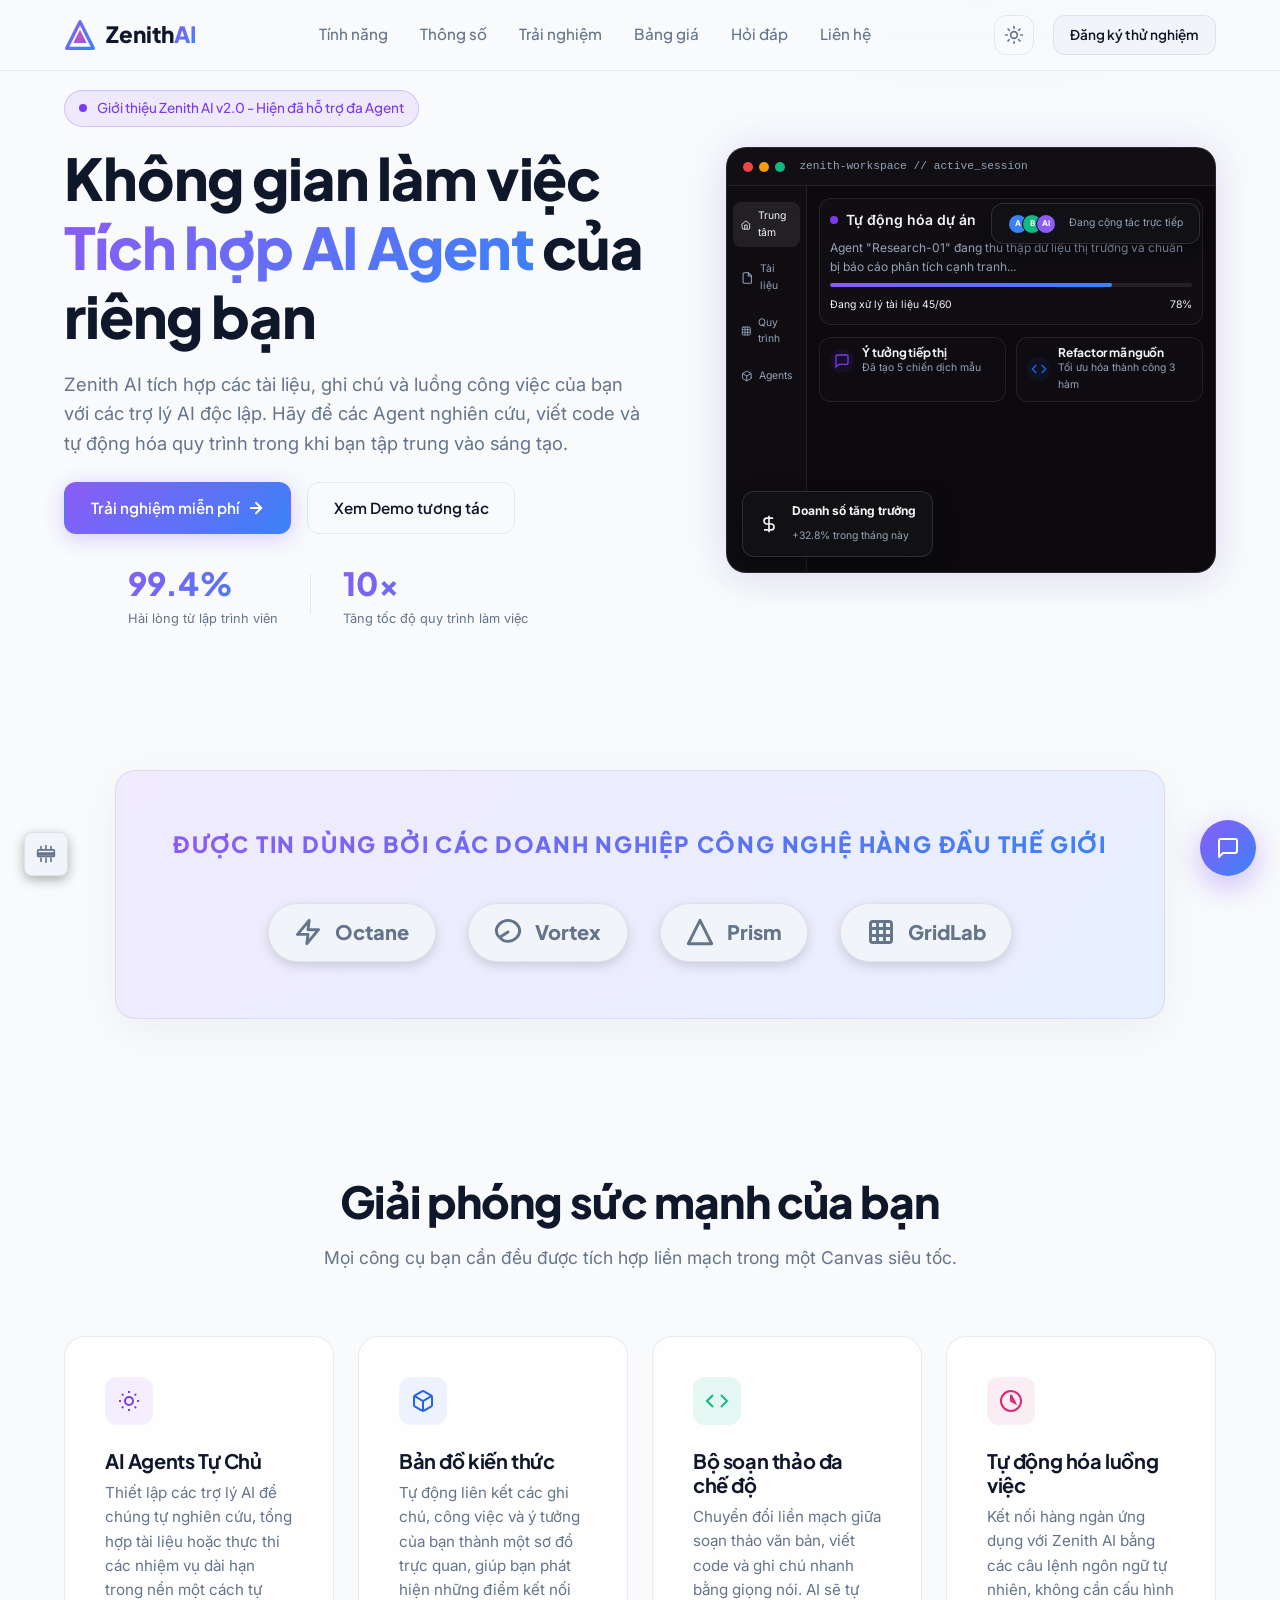
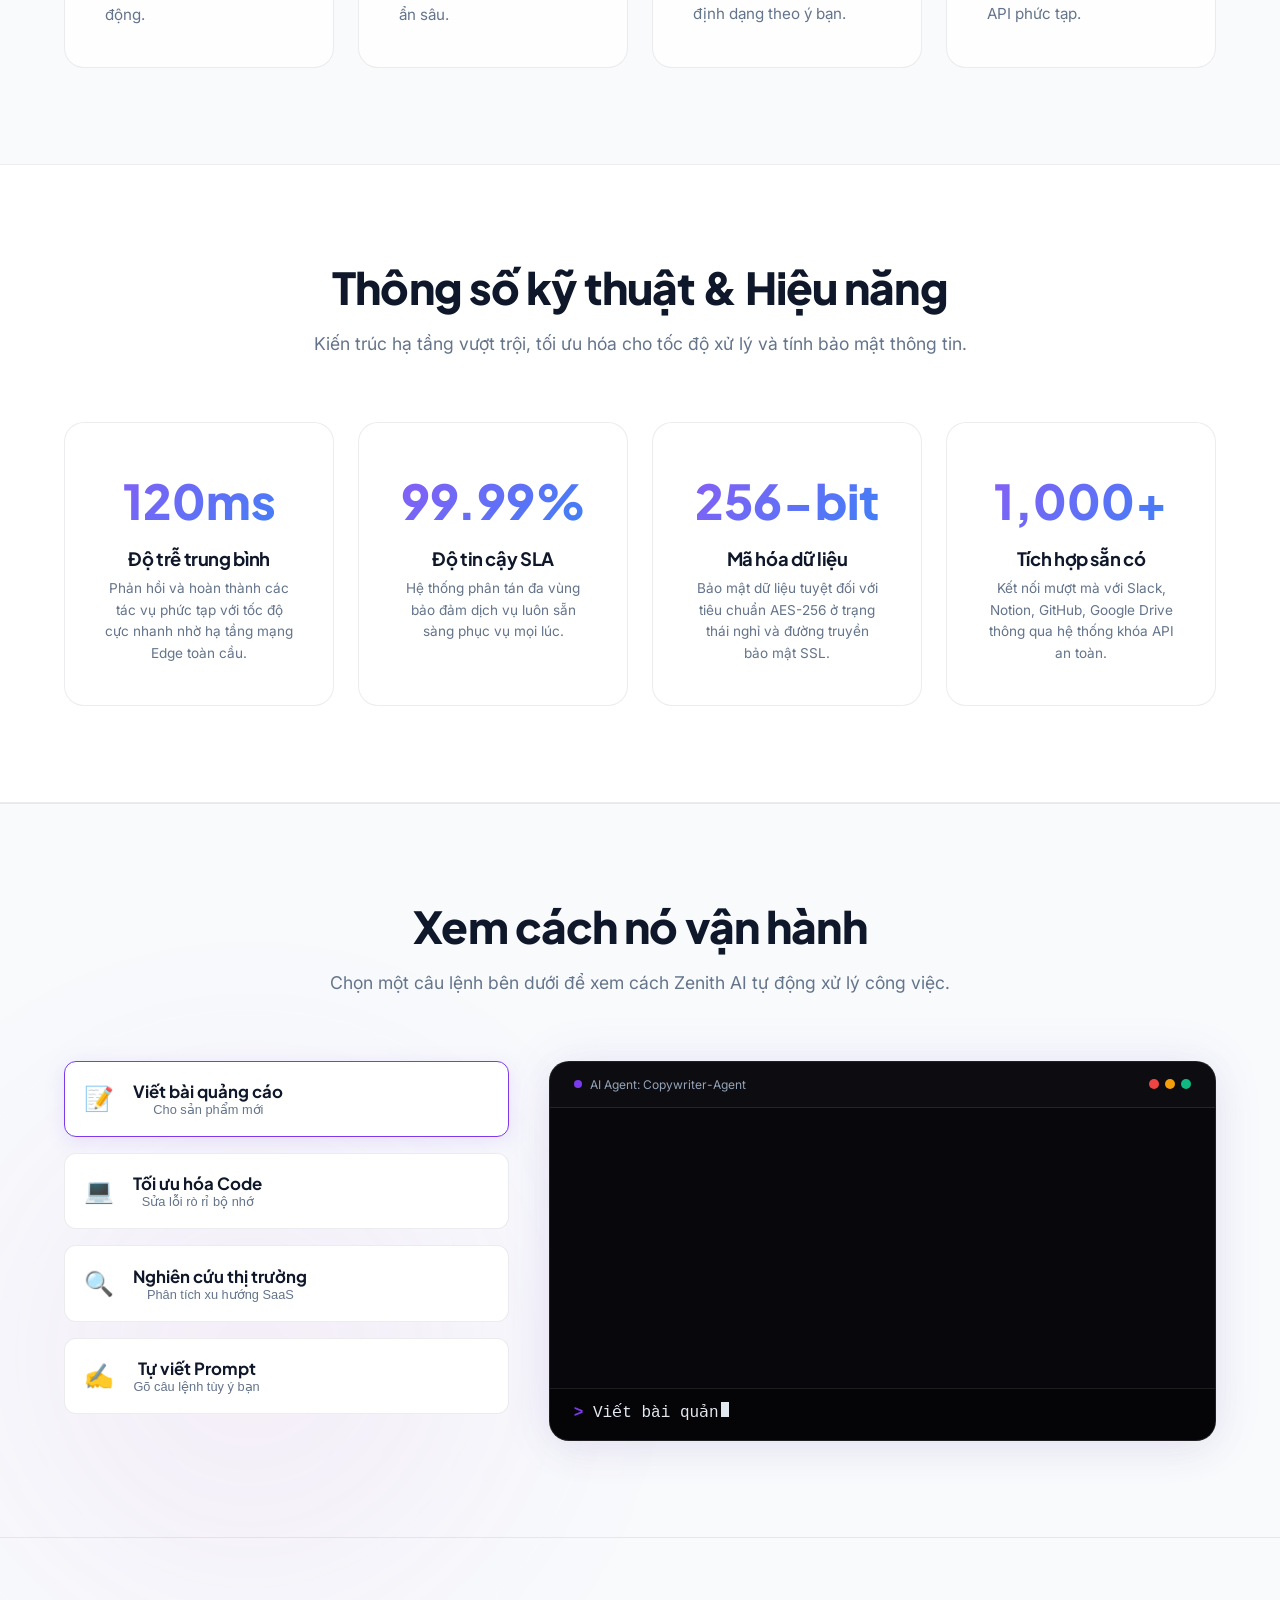
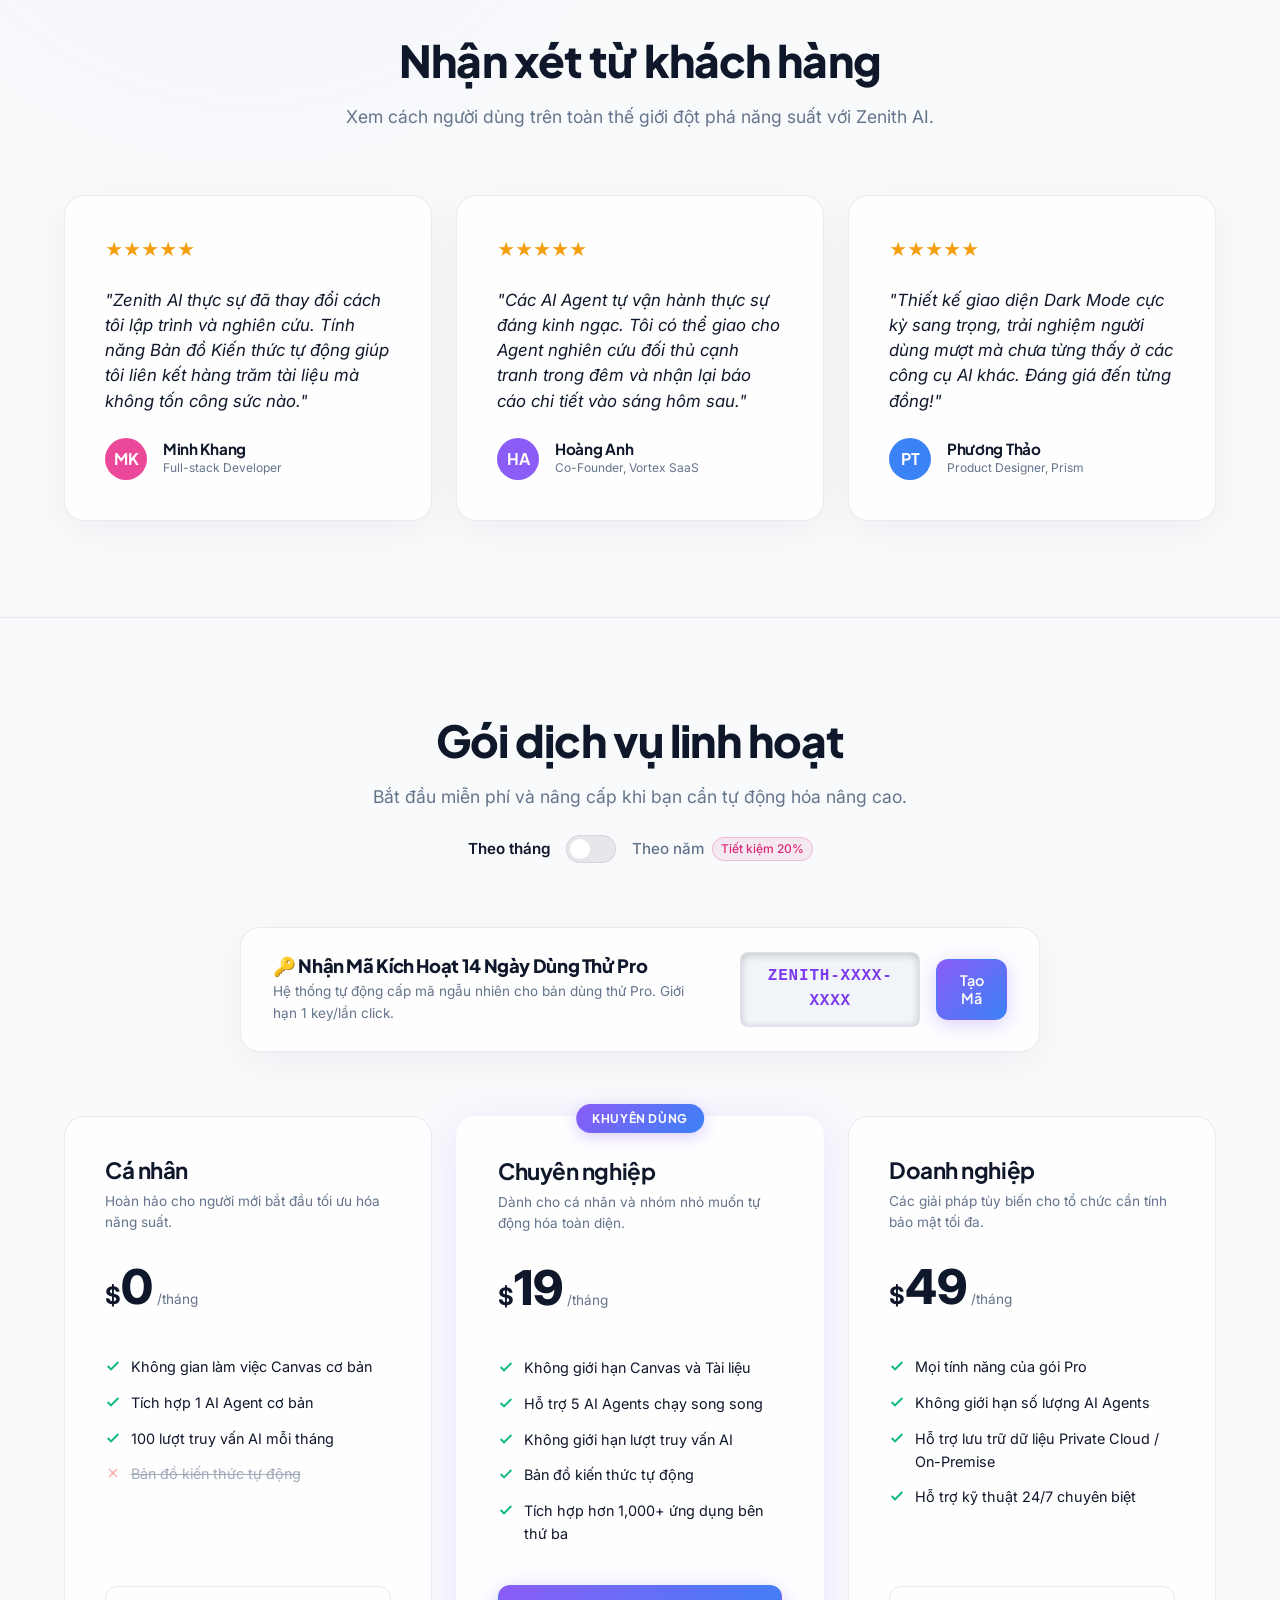
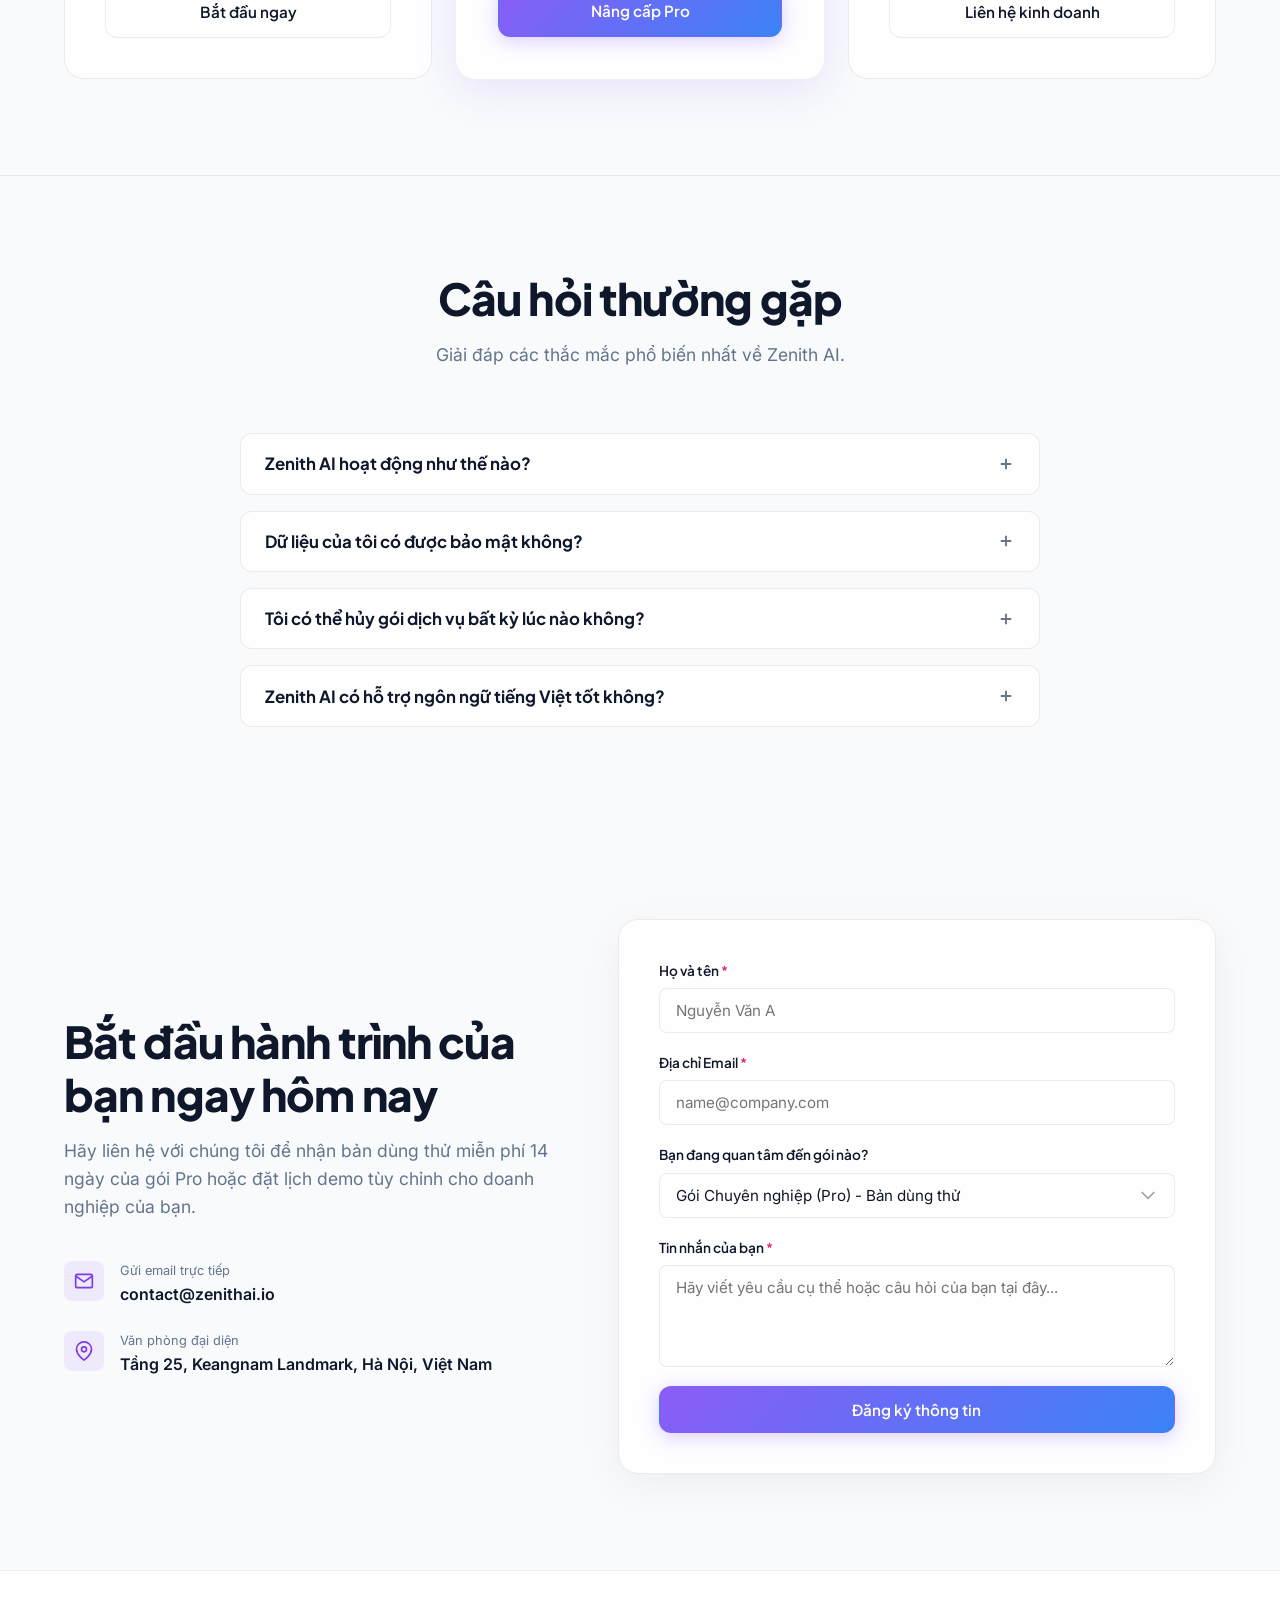
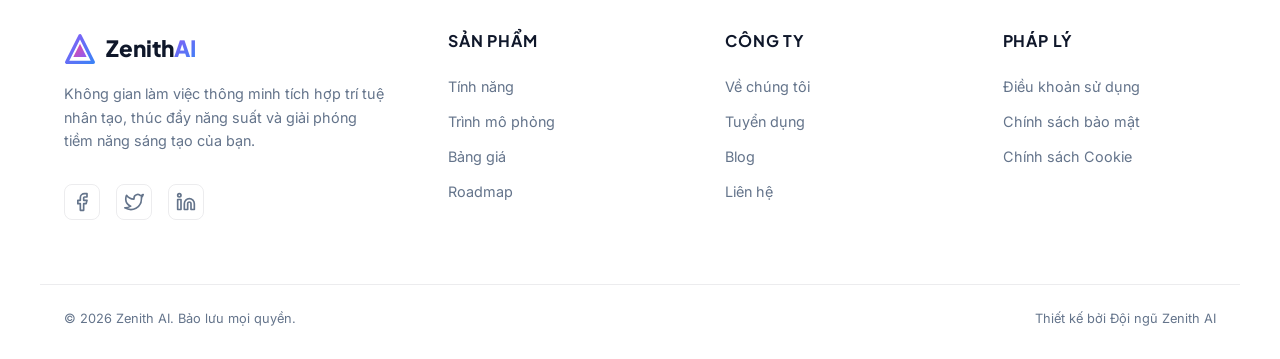
==== commit 2d739fb8: "feat: improve landing page loading and scroll behavior" ====
--- a/public/index.html
+++ b/public/index.html
@@ -5,6 +5,9 @@
   <meta name="viewport" content="width=device-width, initial-scale=1.0">
   <script>
     (function() {
+      if ('scrollRestoration' in history) {
+        history.scrollRestoration = 'manual';
+      }
       const savedTheme = localStorage.getItem('zenith-theme');
       const theme = savedTheme || (window.matchMedia('(prefers-color-scheme: light)').matches ? 'light' : 'dark');
       document.documentElement.setAttribute('data-theme', theme);
@@ -44,13 +47,13 @@
     .cart-drawer{position:fixed;top:0;right:0;width:100%;height:100%;z-index:1100;visibility:hidden}.cart-drawer-content{position:absolute;top:0;right:0;width:100%;max-width:420px;height:100%;transform:translateX(100%)}.chatbot-window{position:absolute;bottom:72px;right:0;width:350px;height:480px;transform:translateY(20px) scale(.9);opacity:0;pointer-events:none}.debug-console{display:none}.scroll-to-top-btn{position:fixed;bottom:90px;right:24px;opacity:0;visibility:hidden}.preload *{transition:none!important;-webkit-transition:none!important}.faq-accordion-container{display:flex;flex-direction:column;gap:var(--space-sm)}.faq-item{background:var(--card-bg);border:1px solid var(--border-color);border-radius:var(--radius-md);overflow:hidden}.faq-question{width:100%;padding:1.2rem var(--space-md);background:0 0;border:none;display:flex;justify-content:space-between;align-items:center;font-family:var(--font-heading);font-weight:700;color:var(--text-primary)}.faq-icon{width:18px;height:18px;display:flex;align-items:center;justify-content:center}.faq-icon-svg{width:100%;height:100%;color:var(--text-muted)}.faq-answer{max-height:0;overflow:hidden}.css-loading section:not(.hero-section):not(.features-section),.css-loading footer,.css-loading .debug-panel,.css-loading .chatbot-container{opacity:0;visibility:hidden;pointer-events:none}.w-4{width:1rem}.h-4{height:1rem}.w-5{width:1.25rem}.h-5{height:1.25rem}.logo-icon{width:32px;height:32px}.sun-icon,.moon-icon{width:20px;height:20px}.btn-arrow{width:18px;height:18px}.logo-svg{width:24px;height:24px}.feature-icon{width:24px;height:24px}.check-icon,.close-icon{width:16px;height:16px}.bug-icon{width:20px;height:20px}.chat-icon{width:24px;height:24px}.send-icon{width:16px;height:16px}html.preload{scroll-behavior:auto!important}
   </style>
 
-  <!-- Style CSS (Asynchronous loading for below-the-fold content) -->
-  <link rel="preload" href="style.min.css?v=27" as="style" onload="this.onload=null;this.rel='stylesheet';document.body.classList.remove('css-loading')">
+  <!-- Style CSS -->
+  <link rel="stylesheet" href="style.min.css?v=28">
   <noscript>
-    <link rel="stylesheet" href="style.min.css?v=27">
+    <link rel="stylesheet" href="style.min.css?v=28">
   </noscript>
 </head>
-<body class="preload css-loading">
+<body class="preload">
   <!-- Scroll Progress Indicator Bar -->
   <div id="scroll-progress-bar" class="scroll-progress-bar"></div>
 
@@ -293,7 +296,7 @@
         </div>
 
         <!-- Skeleton placeholder for Features (Shown by default, hidden by JS once loaded) -->
-        <div class="section-skeleton" id="features-skeleton">
+        <div class="section-skeleton hidden" id="features-skeleton" aria-hidden="true">
           <div class="skel-grid">
             <div class="skel-card"></div>
             <div class="skel-card"></div>
@@ -301,7 +304,7 @@
           </div>
         </div>
 
-        <div class="features-grid lazy-section-content" id="features-content" style="display: none; opacity: 0;">
+        <div class="features-grid lazy-section-content" id="features-content">
           <!-- Feature 1 -->
           <div class="feature-card animate-on-scroll" data-anim="fade-left" data-delay="1">
             <div class="feature-icon-wrapper purple-glow">
@@ -1040,6 +1043,6 @@
   </button>
 
   <!-- App JS -->
-  <script src="app.min.js?v=27" defer></script>
+  <script src="app.min.js?v=28" defer></script>
 </body>
 </html>
--- a/public/style.min.css
+++ b/public/style.min.css
@@ -1 +1 @@
-:root{--font-heading:'Plus Jakarta Sans',-apple-system,BlinkMacSystemFont,"Segoe UI",Roboto,sans-serif;--font-body:'Inter',-apple-system,BlinkMacSystemFont,"Segoe UI",Roboto,sans-serif;--bg-primary:#09090b;--bg-secondary:#121216;--bg-tertiary:#1c1c24;--border-color:rgba(255, 255, 255, 0.08);--border-focus:rgba(139, 92, 246, 0.5);--text-primary:#f4f4f5;--text-muted:#a1a1aa;--text-inverse:#09090b;--accent-purple:#8b5cf6;--accent-blue:#3b82f6;--accent-pink:#ec4899;--accent-green:#10b981;--accent-yellow:#f59e0b;--glow-purple:rgba(139, 92, 246, 0.15);--glow-blue:rgba(59, 82, 246, 0.15);--glow-pink:rgba(236, 72, 153, 0.15);--gradient-primary:linear-gradient(135deg, #8b5cf6 0%, #3b82f6 100%);--gradient-secondary:linear-gradient(135deg, #ec4899 0%, #8b5cf6 100%);--gradient-glow:radial-gradient(circle at center, rgba(139, 92, 246, 0.2) 0%, transparent 60%);--header-bg:rgba(9, 9, 11, 0.7);--card-bg:rgba(20, 20, 25, 0.6);--card-hover-bg:rgba(28, 28, 36, 0.8);--card-shadow:0 8px 30px rgba(0, 0, 0, 0.5);--space-xs:0.5rem;--space-sm:1rem;--space-md:1.5rem;--space-lg:2.5rem;--space-xl:4rem;--space-xxl:6rem;--radius-sm:8px;--radius-md:12px;--radius-lg:20px;--radius-full:9999px;--transition-fast:0.2s cubic-bezier(0.16, 1, 0.3, 1);--transition-normal:0.4s cubic-bezier(0.16, 1, 0.3, 1);--transition-slow:0.8s cubic-bezier(0.16, 1, 0.3, 1)}html[data-theme=light]{--bg-primary:#f8fafc;--bg-secondary:#ffffff;--bg-tertiary:#f1f5f9;--border-color:rgba(15, 23, 42, 0.08);--border-focus:rgba(124, 58, 237, 0.5);--text-primary:#0f172a;--text-muted:#64748b;--text-inverse:#ffffff;--accent-purple:#7c3aed;--accent-blue:#2563eb;--accent-pink:#db2777;--glow-purple:rgba(124, 58, 237, 0.08);--glow-blue:rgba(37, 99, 235, 0.08);--glow-pink:rgba(219, 39, 119, 0.08);--header-bg:rgba(248, 250, 252, 0.8);--card-bg:rgba(255, 255, 255, 0.8);--card-hover-bg:#ffffff;--card-shadow:0 10px 40px rgba(15, 23, 42, 0.05)}*{margin:0;padding:0;box-sizing:border-box}html{scroll-behavior:smooth;font-size:16px;-webkit-font-smoothing:antialiased}body{font-family:var(--font-body);background-color:var(--bg-primary);color:var(--text-primary);line-height:1.6;overflow-x:hidden;position:relative;transition:background-color var(--transition-normal),color var(--transition-normal)}.container{width:100%;max-width:1200px;margin:0 auto;padding:0 var(--space-md)}.glow-bg{position:absolute;border-radius:var(--radius-full);filter:blur(120px);z-index:-1;pointer-events:none;opacity:.6;transition:background var(--transition-normal)}.glow-bg-1{width:50vw;height:50vw;max-width:600px;max-height:600px;top:-10%;right:-5%;background:radial-gradient(circle,rgba(139,92,246,.25) 0,rgba(59,130,246,.1) 70%,transparent 100%)}.glow-bg-2{width:45vw;height:45vw;max-width:500px;max-height:500px;top:40%;left:-10%;background:radial-gradient(circle,rgba(236,72,153,.15) 0,rgba(139,92,246,.1) 70%,transparent 100%)}h1,h2,h3,h4,h5,h6{font-family:var(--font-heading);font-weight:700;letter-spacing:-.02em;line-height:1.2}.gradient-text{background:var(--gradient-primary);-webkit-background-clip:text;-webkit-text-fill-color:transparent;background-clip:text}p{color:var(--text-muted)}a{color:inherit;text-decoration:none;transition:color var(--transition-fast),opacity var(--transition-fast)}.flex{display:flex}.items-center{align-items:center}.justify-between{justify-content:space-between}.text-center{text-align:center}.gap-2{gap:.5rem}.gap-4{gap:1rem}.font-semibold{font-weight:600}.font-bold{font-weight:700}.text-xs{font-size:.75rem}.text-sm{font-size:.875rem}.text-muted{color:var(--text-muted)}.text-xxs{font-size:.65rem}.block{display:block}.mt-1{margin-top:.25rem}.mt-2{margin-top:.5rem}.hidden{display:none!important}.btn{display:inline-flex;align-items:center;justify-content:center;padding:.8rem 1.6rem;font-family:var(--font-heading);font-weight:600;font-size:.95rem;border-radius:var(--radius-md);border:1px solid transparent;cursor:pointer;transition:transform var(--transition-fast),box-shadow var(--transition-fast),background var(--transition-fast),border var(--transition-fast);gap:.5rem}.btn:active{transform:scale(.98)}.btn-primary{background:var(--gradient-primary);color:#fff;box-shadow:0 4px 20px rgba(139,92,246,.3)}.btn-primary:hover{box-shadow:0 6px 24px rgba(139,92,246,.45);transform:translateY(-2px)}.btn-secondary{background:var(--bg-tertiary);color:var(--text-primary);border-color:var(--border-color)}.btn-secondary:hover{background:var(--border-color);transform:translateY(-2px)}.btn-outline{background:0 0;color:var(--text-primary);border-color:var(--border-color)}.btn-outline:hover{background:var(--border-color);border-color:var(--text-primary);transform:translateY(-2px)}.btn-sm{padding:.5rem 1rem;font-size:.85rem}.btn-full{width:100%}.btn-arrow{width:18px;height:18px;transition:transform var(--transition-fast)}.btn-primary:hover .btn-arrow{transform:translateX(4px)}.main-header{position:fixed;top:0;left:0;width:100%;z-index:100;background-color:var(--header-bg);backdrop-filter:blur(12px);-webkit-backdrop-filter:blur(12px);border-bottom:1px solid var(--border-color);transition:background-color var(--transition-normal),border-bottom var(--transition-normal)}.header-container{height:70px;display:flex;align-items:center;justify-content:space-between}.logo{display:flex;align-items:center;gap:.6rem;font-family:var(--font-heading);font-weight:800;font-size:1.4rem;color:var(--text-primary)}.logo-icon{width:32px;height:32px}.nav-menu ul{list-style:none;display:flex;gap:2rem}.nav-link{font-family:var(--font-heading);font-size:.95rem;font-weight:500;color:var(--text-muted);position:relative}.nav-link.active,.nav-link:hover{color:var(--text-primary)}.nav-link::after{content:'';position:absolute;bottom:-4px;left:0;width:0;height:2px;background:var(--gradient-primary);transition:width var(--transition-fast)}.nav-link.active::after,.nav-link:hover::after{width:100%}.header-actions{display:flex;align-items:center;gap:1.2rem}.theme-toggle{background:0 0;border:1px solid var(--border-color);border-radius:var(--radius-md);width:40px;height:40px;display:flex;align-items:center;justify-content:center;cursor:pointer;color:var(--text-muted);transition:color var(--transition-fast),border-color var(--transition-fast)}.theme-toggle:hover{color:var(--text-primary);border-color:var(--text-primary)}.theme-toggle .sun-icon{display:none;width:20px;height:20px}.theme-toggle .moon-icon{display:block;width:20px;height:20px}html[data-theme=light] .theme-toggle .sun-icon{display:block}html[data-theme=light] .theme-toggle .moon-icon{display:none}.mobile-nav-toggle{display:none;flex-direction:column;justify-content:space-between;width:48px;height:48px;padding:15px 12px;background:0 0;border:none;cursor:pointer;z-index:101}.mobile-nav-toggle span{width:100%;height:2px;background-color:var(--text-primary);border-radius:var(--radius-full);transition:transform var(--transition-fast),opacity var(--transition-fast)}.hero-section{padding-top:90px;padding-bottom:80px;position:relative;overflow:hidden}.hero-container{display:grid;grid-template-columns:1.1fr 0.9fr;align-items:center;gap:var(--space-xl)}.badge{display:inline-flex;align-items:center;gap:.6rem;background:var(--glow-purple);border:1px solid rgba(139,92,246,.3);padding:.4rem .9rem;border-radius:var(--radius-full);font-family:var(--font-heading);font-size:.85rem;font-weight:500;color:var(--accent-purple);margin-bottom:var(--space-sm)}.badge-dot{width:8px;height:8px;background-color:var(--accent-purple);border-radius:var(--radius-full);animation:pulse 2s infinite}.hero-title{font-size:clamp(2.5rem, 4.5vw, 4rem);margin-bottom:1.25rem;font-weight:800}.hero-subtitle{font-size:1.15rem;margin-bottom:var(--space-md);max-width:580px}.hero-actions{display:flex;gap:1rem;margin-bottom:var(--space-md)}.hero-stats{display:flex;align-items:center;gap:2rem;padding-left:4rem}.stat-item{display:flex;flex-direction:column}.stat-number{font-family:var(--font-heading);font-size:2rem;font-weight:800;background:var(--gradient-primary);-webkit-background-clip:text;-webkit-text-fill-color:transparent;background-clip:text}.stat-label{font-size:.8rem;color:var(--text-muted)}.stat-divider{width:1px;height:40px;background-color:var(--border-color)}.hero-visual{display:flex;justify-content:center;position:relative;width:100%;max-width:500px;margin:0 auto}.visual-mockup{width:100%;max-width:500px;aspect-ratio:1.15;background-color:#0c0a0f;border:1px solid rgba(255,255,255,.12);border-radius:var(--radius-lg);box-shadow:var(--card-shadow),0 0 40px rgba(139,92,246,.15);overflow:hidden;position:relative;transition:transform var(--transition-normal);--text-primary:#f4f4f5;--text-muted:#94a3b8;--border-color:rgba(255, 255, 255, 0.08);color:var(--text-primary)}.visual-mockup h1,.visual-mockup h2,.visual-mockup h3,.visual-mockup h4,.visual-mockup h5,.visual-mockup h6{color:var(--text-primary)}.visual-mockup:hover{transform:translateY(-5px) rotateX(1deg) rotateY(-1deg)}.mockup-header{height:38px;background-color:rgba(255,255,255,.02);border-bottom:1px solid var(--border-color);display:flex;align-items:center;padding:0 var(--space-sm);gap:6px}.dot{width:10px;height:10px;border-radius:var(--radius-full)}.dot-red{background-color:#ef4444}.dot-yellow{background-color:#f59e0b}.dot-green{background-color:#10b981}.mockup-title{margin-left:var(--space-xs);font-family:monospace;font-size:.7rem;color:var(--text-muted)}.mockup-content{display:grid;grid-template-columns:80px 1fr;height:calc(100% - 38px)}.mockup-sidebar{background-color:rgba(255,255,255,.01);border-right:1px solid var(--border-color);padding:var(--space-sm) 6px;display:flex;flex-direction:column;gap:.5rem}.sidebar-item{display:flex;align-items:center;gap:.4rem;color:var(--text-muted);font-size:.65rem;padding:6px 8px;border-radius:var(--radius-sm)}.sidebar-item.active{background-color:var(--border-color);color:var(--text-primary)}.sidebar-item svg{width:14px;height:14px}.workspace-main{padding:.75rem;display:flex;flex-direction:column;gap:.75rem}.card-glow-wrapper{position:relative;border-radius:var(--radius-md)}.mockup-card{background-color:rgba(255,255,255,.02);border:1px solid var(--border-color);padding:10px;border-radius:var(--radius-md);display:flex;flex-direction:column;gap:.4rem}.card-header-simple{display:flex;align-items:center;gap:var(--space-xs)}.pulse-indicator{width:8px;height:8px;background-color:var(--accent-purple);border-radius:var(--radius-full);animation:pulse 1.5s infinite}.progress-bar{height:4px;background-color:var(--border-color);border-radius:var(--radius-full);overflow:hidden}.progress-fill{height:100%;background:var(--gradient-primary);border-radius:var(--radius-full)}.mockup-grid{display:grid;grid-template-columns:1fr 1fr;gap:10px}.mockup-card-small{background-color:rgba(255,255,255,.01);border:1px solid var(--border-color);padding:8px 10px;border-radius:var(--radius-md)}.icon-circle{width:24px;height:24px;border-radius:var(--radius-full);display:flex;align-items:center;justify-content:center}.icon-purple{background-color:var(--glow-purple);color:var(--accent-purple)}.icon-blue{background-color:var(--glow-blue);color:var(--accent-blue)}.floating-widget{position:absolute;background-color:rgba(18,18,22,.95);backdrop-filter:blur(8px);-webkit-backdrop-filter:blur(8px);border:1px solid rgba(255,255,255,.12);border-radius:var(--radius-md);padding:.6rem 1rem;display:flex;align-items:center;gap:.8rem;box-shadow:0 10px 25px rgba(0,0,0,.4);animation:float 6s ease-in-out infinite;white-space:nowrap;z-index:5;--text-primary:#f4f4f5;--text-muted:#94a3b8;--border-color:rgba(255, 255, 255, 0.08);color:var(--text-primary)}.widget-1{bottom:15px;left:15px;animation-delay:0s}.widget-2{top:55px;right:15px;animation-delay:2s}.active-avatars{display:flex}.avatar{width:20px;height:20px;border-radius:var(--radius-full);border:1.5px solid #0c0a0f;display:flex;align-items:center;justify-content:center;font-size:8px;color:#fff;margin-left:-6px}.avatar:first-child{margin-left:0}.social-proof-section{padding:60px 0;position:relative;overflow:hidden}.social-proof-wrapper{background:var(--card-bg);border:1px solid var(--border-color);border-radius:var(--radius-lg);padding:3.5rem 2rem;max-width:1050px;margin:0 auto;box-shadow:var(--card-shadow);backdrop-filter:blur(16px);position:relative;z-index:1}.social-proof-wrapper::before{content:'';position:absolute;inset:-1px;background:var(--gradient-primary);border-radius:inherit;z-index:-1;opacity:.12;transition:opacity var(--transition-normal)}.social-proof-wrapper:hover::before{opacity:.25}.section-tagline{font-family:var(--font-heading);font-size:clamp(1.1rem, 2.5vw, 1.4rem);font-weight:800;text-transform:uppercase;letter-spacing:.08em;background:var(--gradient-primary);-webkit-background-clip:text;background-clip:text;-webkit-text-fill-color:transparent;margin-bottom:2.5rem;display:inline-block}.logo-grid{display:flex;flex-wrap:wrap;justify-content:center;align-items:center;gap:clamp(1rem,3vw,2rem)}.company-logo{display:flex;align-items:center;gap:.8rem;background-color:var(--bg-tertiary);border:1px solid var(--border-color);padding:.8rem 1.6rem;border-radius:var(--radius-full);color:var(--text-muted);font-weight:800;font-size:1.25rem;font-family:var(--font-heading);transition:all .3s cubic-bezier(.16, 1, .3, 1);cursor:default;box-shadow:0 4px 12px rgba(0,0,0,.15)}.company-logo svg{width:28px;height:28px;flex-shrink:0;transition:filter .3s ease,transform .3s ease}.company-logo:hover{transform:translateY(-4px)}.company-logo.octane:hover{color:#f59e0b;border-color:rgba(245,158,11,.4);background-color:rgba(245,158,11,.08);box-shadow:0 8px 24px rgba(245,158,11,.2)}.company-logo.octane:hover svg{filter:drop-shadow(0 0 8px rgba(245, 158, 11, .4));transform:rotate(15deg)}.company-logo.vortex:hover{color:#38bdf8;border-color:rgba(56,189,248,.4);background-color:rgba(56,189,248,.08);box-shadow:0 8px 24px rgba(56,189,248,.2)}.company-logo.vortex:hover svg{filter:drop-shadow(0 0 8px rgba(56, 189, 248, .4));transform:rotate(30deg)}.company-logo.prism:hover{color:#a855f7;border-color:rgba(168,85,247,.4);background-color:rgba(168,85,247,.08);box-shadow:0 8px 24px rgba(168,85,247,.2)}.company-logo.prism:hover svg{filter:drop-shadow(0 0 8px rgba(168, 85, 247, .4));transform:scale(1.1)}.company-logo.gridlab:hover{color:#10b981;border-color:rgba(16,185,129,.4);background-color:rgba(16,185,129,.08);box-shadow:0 8px 24px rgba(16,185,129,.2)}.company-logo.gridlab:hover svg{filter:drop-shadow(0 0 8px rgba(16, 185, 129, .4));transform:scale(1.05)}.features-section{padding:var(--space-xxl) 0;position:relative}.section-header{margin-bottom:var(--space-xl)}.section-title{font-size:clamp(2rem, 3.5vw, 2.75rem);font-weight:800;margin-bottom:var(--space-sm)}.section-subtitle{max-width:800px;margin:0 auto;font-size:1.1rem}.features-grid{display:grid;grid-template-columns:repeat(auto-fit,minmax(min(100%,260px),1fr));gap:var(--space-md)}.feature-card{background:var(--card-bg);border:1px solid var(--border-color);padding:var(--space-lg);border-radius:var(--radius-lg);transition:transform var(--transition-normal),background-color var(--transition-normal),border-color var(--transition-normal),box-shadow var(--transition-normal);position:relative;overflow:hidden}.feature-card:hover{background:var(--card-hover-bg);border-color:rgba(139,92,246,.3);transform:translateY(-5px);box-shadow:var(--card-shadow)}.feature-icon-wrapper{width:48px;height:48px;border-radius:var(--radius-md);display:flex;align-items:center;justify-content:center;margin-bottom:var(--space-md);border:1px solid rgba(255,255,255,.05)}.feature-icon{width:24px;height:24px}.purple-glow{background:var(--glow-purple);color:var(--accent-purple)}.blue-glow{background:var(--glow-blue);color:var(--accent-blue)}.green-glow{background:rgba(16,185,129,.1);color:var(--accent-green)}.pink-glow{background:var(--glow-pink);color:var(--accent-pink)}.feature-title{font-size:1.25rem;font-weight:700;margin-bottom:var(--space-xs)}.feature-description{font-size:.95rem}.specs-section{padding:var(--space-xxl) 0;position:relative;background-color:var(--bg-secondary);border-top:1px solid var(--border-color);border-bottom:1px solid var(--border-color)}.specs-grid{display:grid;grid-template-columns:repeat(auto-fit,minmax(min(100%,220px),1fr));gap:var(--space-md);margin-top:var(--space-xl)}.spec-card{background:var(--card-bg);border:1px solid var(--border-color);padding:var(--space-lg);border-radius:var(--radius-lg);text-align:center;transition:transform var(--transition-normal),background-color var(--transition-normal),border-color var(--transition-normal),box-shadow var(--transition-normal)}.spec-card:hover{background:var(--card-hover-bg);border-color:rgba(139,92,246,.3);transform:translateY(-5px);box-shadow:var(--card-shadow)}.spec-value{display:block;font-family:var(--font-heading);font-size:3rem;font-weight:800;background:var(--gradient-primary);-webkit-background-clip:text;-webkit-text-fill-color:transparent;background-clip:text;margin-bottom:var(--space-xs)}.spec-title{font-size:1.15rem;font-weight:700;color:var(--text-primary);margin-bottom:var(--space-xs)}.spec-desc{font-size:.85rem;color:var(--text-muted)}.simulator-section{padding:var(--space-xxl) 0;background-color:rgba(255,255,255,.01);border-top:1px solid var(--border-color);border-bottom:1px solid var(--border-color)}.simulator-container{display:grid;grid-template-columns:0.8fr 1.2fr;gap:var(--space-lg);margin-top:var(--space-xl);align-items:stretch}.simulator-prompts{display:flex;flex-direction:column;gap:var(--space-sm)}.prompt-btn{background:var(--bg-secondary);border:1px solid var(--border-color);border-radius:var(--radius-md);padding:1.2rem;display:flex;align-items:center;gap:1.2rem;cursor:pointer;transition:all var(--transition-fast)}.prompt-btn:hover{background:var(--bg-tertiary);border-color:rgba(255,255,255,.2)}.prompt-btn.active{background:var(--card-hover-bg);border-color:var(--accent-purple);box-shadow:0 4px 20px rgba(139,92,246,.15)}.prompt-icon{font-size:1.5rem}.prompt-title{display:block;font-family:var(--font-heading);font-size:1.05rem;font-weight:700;color:var(--text-primary)}.prompt-desc{font-size:.8rem;color:var(--text-muted)}.simulator-screen{background-color:#08070b;border:1px solid rgba(255,255,255,.1);border-radius:var(--radius-lg);box-shadow:var(--card-shadow),0 0 50px rgba(139,92,246,.1);overflow:hidden;display:flex;flex-direction:column;min-height:380px}.simulator-screen .text-muted{color:#94a3b8!important}.screen-header{padding:.8rem var(--space-md);background-color:rgba(255,255,255,.02);border-bottom:1px solid rgba(255,255,255,.1);display:flex;justify-content:space-between;align-items:center}.screen-indicator{display:flex;align-items:center;gap:.5rem}.screen-controls{display:flex;gap:6px}.screen-body{flex-grow:1;padding:var(--space-md);font-family:monospace,Courier,sans-serif;font-size:.85rem;line-height:1.5;color:#a78bfa;overflow-y:auto;max-height:300px}.terminal-line{margin-bottom:.6rem;display:flex;gap:.5rem}.terminal-prefix{color:var(--accent-pink);user-select:none}.terminal-output{color:#e2e8f0}.terminal-code{background:rgba(255,255,255,.03);border-left:2px solid var(--accent-purple);padding:.4rem .8rem;margin:.4rem 0;border-radius:4px;color:#38bdf8;white-space:pre-wrap;word-wrap:break-word;overflow-x:auto}.screen-footer{padding:.8rem var(--space-md);background-color:rgba(0,0,0,.4);border-top:1px solid rgba(255,255,255,.1)}.simulator-input-simulation{display:flex;align-items:center;gap:.6rem;font-family:monospace}.prompt-symbol{color:var(--accent-purple);font-weight:700}.simulated-input-text{color:#e2e8f0}.typing-cursor{display:inline-block;width:8px;height:15px;background-color:#e2e8f0;animation:blink 1s step-end infinite;margin-left:2px}.testimonials-section{padding:var(--space-xxl) 0}.testimonials-grid{display:grid;grid-template-columns:repeat(auto-fit,minmax(300px,1fr));gap:var(--space-md)}.testimonial-card{background:var(--card-bg);border:1px solid var(--border-color);padding:var(--space-lg);border-radius:var(--radius-lg);box-shadow:var(--card-shadow);display:flex;flex-direction:column;justify-content:space-between;gap:var(--space-md)}.stars{color:var(--accent-yellow);font-size:1.1rem}.testimonial-text{font-style:italic;color:var(--text-primary);font-size:1.05rem;line-height:1.5}.user-info{display:flex;align-items:center;gap:var(--space-sm)}.user-avatar{width:42px;height:42px;border-radius:var(--radius-full);display:flex;align-items:center;justify-content:center;font-family:var(--font-heading);font-weight:700;color:#fff}.user-name{font-size:.95rem;font-weight:700}.user-role{font-size:.75rem;color:var(--text-muted)}.pricing-section{padding:var(--space-xxl) 0;background-color:rgba(255,255,255,.01);border-top:1px solid var(--border-color);border-bottom:1px solid var(--border-color)}.billing-toggle-container{display:flex;align-items:center;justify-content:center;gap:1rem;margin-top:var(--space-md)}.billing-label{font-size:.95rem;font-weight:500;color:var(--text-muted);transition:color var(--transition-fast)}.billing-label.active{color:var(--text-primary);font-weight:600}.discount-badge{background:var(--glow-pink);border:1px solid rgba(236,72,153,.3);color:var(--accent-pink);font-size:.75rem;padding:.2rem .5rem;border-radius:var(--radius-full);margin-left:4px}.billing-switch-btn{width:50px;height:28px;border-radius:var(--radius-full);background-color:var(--border-color);border:1px solid var(--border-color);cursor:pointer;position:relative;transition:background-color var(--transition-fast)}.billing-switch-btn:hover{background-color:rgba(255,255,255,.15)}.switch-dot{position:absolute;top:3px;left:3px;width:20px;height:20px;border-radius:var(--radius-full);background-color:#fff;transition:transform var(--transition-fast)}.billing-switch-btn.active{background:var(--gradient-primary)}.billing-switch-btn.active .switch-dot{transform:translateX(22px)}.pricing-grid{display:grid;grid-template-columns:repeat(auto-fit,minmax(min(100%,280px),1fr));gap:var(--space-md);margin-top:var(--space-xl);align-items:stretch}.pricing-card{background:var(--card-bg);border:1px solid var(--border-color);border-radius:var(--radius-lg);position:relative;transition:transform var(--transition-normal),border-color var(--transition-normal),box-shadow var(--transition-normal);display:flex;flex-direction:column}.pricing-card:hover{transform:translateY(-5px);box-shadow:var(--card-shadow);border-color:rgba(255,255,255,.15)}.pricing-card.featured{background:linear-gradient(var(--bg-secondary),var(--bg-secondary)) padding-box,var(--gradient-primary) border-box;border:2px solid transparent;box-shadow:0 10px 40px rgba(139,92,246,.15)}.popular-badge{position:absolute;top:-14px;left:50%;transform:translateX(-50%);background:var(--gradient-primary);color:#fff;padding:.3rem 1rem;font-family:var(--font-heading);font-size:.75rem;font-weight:700;border-radius:var(--radius-full);text-transform:uppercase;letter-spacing:.05em;box-shadow:0 4px 15px rgba(139,92,246,.3)}.card-inner{padding:var(--space-lg);display:flex;flex-direction:column;flex-grow:1}.plan-name{font-size:1.4rem;font-weight:700;margin-bottom:.4rem}.plan-desc{font-size:.85rem;margin-bottom:var(--space-md);min-height:48px}.plan-price{margin-bottom:var(--space-lg);display:flex;align-items:baseline}.price-currency{font-size:1.5rem;font-weight:700;color:var(--text-primary)}.price-amount{font-size:3rem;font-weight:800;line-height:1;color:var(--text-primary);transition:all var(--transition-fast)}.price-period{font-size:.85rem;color:var(--text-muted);margin-left:.25rem}.plan-features{list-style:none;margin-bottom:var(--space-lg);flex-grow:1;display:flex;flex-direction:column;gap:.8rem}.plan-features li{font-size:.9rem;display:flex;align-items:flex-start;gap:.6rem;color:var(--text-primary)}.plan-features .check-icon{width:16px;height:16px;color:var(--accent-green);flex-shrink:0;margin-top:3px}.plan-features .close-icon{width:16px;height:16px;color:rgba(239,68,68,.5);flex-shrink:0;margin-top:3px}.plan-features li.unsupported{color:var(--text-muted);text-decoration:line-through;opacity:.6}.faq-section{padding:var(--space-xxl) 0}.faq-accordion-container{max-width:800px;margin:var(--space-xl) auto 0;display:flex;flex-direction:column;gap:var(--space-sm)}.faq-item{background:var(--card-bg);border:1px solid var(--border-color);border-radius:var(--radius-md);overflow:hidden;position:relative;transition:border-color var(--transition-normal),transform var(--transition-normal),box-shadow var(--transition-normal)}.faq-item:hover{border-color:rgba(139,92,246,.3);transform:translateY(-2px);box-shadow:0 8px 30px rgba(139,92,246,.05)}.faq-item::after{content:'';position:absolute;left:0;top:0;width:4px;height:0;background:var(--gradient-primary);transition:height .4s cubic-bezier(.16, 1, .3, 1)}.faq-item.faq-open::after{height:100%}.faq-question{width:100%;padding:1.2rem var(--space-md);background:0 0;border:none;text-align:left;font-family:var(--font-heading);font-size:1.05rem;font-weight:700;color:var(--text-primary);cursor:pointer;display:flex;justify-content:space-between;align-items:center;gap:var(--space-md);position:relative;z-index:2}.faq-icon{width:18px;height:18px;display:flex;align-items:center;justify-content:center}.faq-icon-svg{width:100%;height:100%;color:var(--text-muted);transition:transform .4s cubic-bezier(.16, 1, .3, 1),color .4s ease}.faq-line-v{transform-origin:center;transition:transform .4s cubic-bezier(.16, 1, .3, 1),opacity .4s ease}.faq-answer{max-height:0;overflow:hidden;transition:max-height var(--transition-normal) cubic-bezier(.16, 1, .3, 1);padding:0 var(--space-md);position:relative;z-index:2}.faq-answer p{padding-bottom:1.2rem;font-size:.95rem;line-height:1.6;opacity:0;transform:translateY(-8px);transition:transform .4s cubic-bezier(.16, 1, .3, 1),opacity .4s ease}.faq-item.faq-open{background:linear-gradient(135deg,rgba(139,92,246,.05) 0,rgba(59,130,246,.03) 100%);border-color:var(--border-focus);box-shadow:0 10px 30px rgba(139,92,246,.08)}.faq-item.faq-open .faq-icon-svg{transform:rotate(90deg);color:var(--accent-purple)}.faq-item.faq-open .faq-line-v{transform:rotate(90deg);opacity:0}.faq-item.faq-open .faq-answer{max-height:300px}.faq-item.faq-open .faq-answer p{opacity:1;transform:translateY(0)}.contact-section{padding:var(--space-xxl) 0}.contact-container{display:grid;grid-template-columns:0.9fr 1.1fr;gap:var(--space-xl);align-items:center}.contact-details{margin-top:var(--space-lg);display:flex;flex-direction:column;gap:1.5rem}.detail-item{display:flex;align-items:flex-start;gap:var(--space-sm)}.detail-icon{width:40px;height:40px;border-radius:var(--radius-sm);background-color:var(--glow-purple);color:var(--accent-purple);display:flex;align-items:center;justify-content:center;flex-shrink:0}.detail-icon svg{width:20px;height:20px}.detail-label{display:block;font-size:.8rem;color:var(--text-muted)}.detail-value{font-weight:600;color:var(--text-primary)}.contact-card-wrapper{background:var(--card-bg);border:1px solid var(--border-color);padding:var(--space-lg);border-radius:var(--radius-lg);box-shadow:var(--card-shadow);position:relative}.contact-form{display:flex;flex-direction:column;gap:1.2rem}.form-group{display:flex;flex-direction:column;gap:.4rem}.form-label{font-family:var(--font-heading);font-size:.85rem;font-weight:600;color:var(--text-primary)}.required{color:var(--accent-pink)}.form-input{background-color:rgba(255,255,255,.02);border:1px solid var(--border-color);border-radius:var(--radius-sm);padding:.75rem 1rem;font-family:var(--font-body);font-size:.95rem;color:var(--text-primary);outline:0;transition:border-color var(--transition-fast),background-color var(--transition-fast),box-shadow var(--transition-fast)}.form-input:focus{border-color:var(--border-focus);background-color:rgba(255,255,255,.04);box-shadow:0 0 10px rgba(139,92,246,.15)}select.form-input{cursor:pointer;appearance:none;background-image:url("data:image/svg+xml,%3Csvg xmlns='http://www.w3.org/2000/svg' fill='none' viewBox='0 0 24 24' stroke='%23a1a1aa'%3E%3Cpath stroke-linecap='round' stroke-linejoin='round' stroke-width='2' d='M19 9l-7 7-7-7'/%3E%3C/svg%3E");background-repeat:no-repeat;background-position:right 1rem center;background-size:1.25rem;padding-right:2.5rem}select.form-input option{background-color:var(--bg-secondary);color:var(--text-primary)}textarea.form-input{resize:vertical}.loading-spinner{animation:rotate 1s linear infinite;width:20px;height:20px}.loading-spinner circle{stroke-linecap:round;animation:dash 1.5s ease-in-out infinite}.form-status-msg{padding:.8rem 1rem;border-radius:var(--radius-sm);font-size:.9rem;font-weight:500;text-align:center}.form-status-msg.success{background-color:rgba(16,185,129,.1);color:var(--accent-green);border:1px solid rgba(16,185,129,.2)}.form-status-msg.error{background-color:rgba(239,68,68,.1);color:#f87171;border:1px solid rgba(239,68,68,.2)}.main-footer{background-color:var(--bg-secondary);border-top:1px solid var(--border-color);padding:60px 0 30px}.footer-grid{display:grid;grid-template-columns:1.5fr 1fr 1fr 1fr;gap:var(--space-xl);margin-bottom:var(--space-xl)}.footer-brand{display:flex;flex-direction:column;gap:var(--space-sm)}.footer-brand-desc{font-size:.9rem;max-width:320px}.social-links{display:flex;gap:1rem;margin-top:var(--space-sm)}.social-links a{width:36px;height:36px;border-radius:var(--radius-sm);border:1px solid var(--border-color);display:flex;align-items:center;justify-content:center;color:var(--text-muted)}.social-links a:hover{color:var(--text-primary);border-color:var(--text-primary);transform:translateY(-2px)}.footer-title{font-size:1rem;font-weight:700;text-transform:uppercase;letter-spacing:.05em;margin-bottom:var(--space-md)}.footer-links-col ul{list-style:none;display:flex;flex-direction:column;gap:.6rem}.footer-links-col a{font-size:.9rem;color:var(--text-muted)}.footer-links-col a:hover{color:var(--text-primary);padding-left:2px}.footer-bottom{border-top:1px solid var(--border-color);padding-top:var(--space-md);display:flex;justify-content:space-between;align-items:center;font-size:.8rem;color:var(--text-muted);flex-wrap:wrap;gap:var(--space-sm)}@keyframes pulse{0%{transform:scale(.95);box-shadow:0 0 0 0 rgba(139,92,246,.5)}70%{transform:scale(1);box-shadow:0 0 0 8px rgba(139,92,246,0)}100%{transform:scale(.95);box-shadow:0 0 0 0 rgba(139,92,246,0)}}@keyframes float{0%{transform:translateY(0)}50%{transform:translateY(-10px)}100%{transform:translateY(0)}}@keyframes blink{from,to{background-color:transparent}50%{background-color:var(--text-primary)}}@keyframes rotate{100%{transform:rotate(360deg)}}@keyframes dash{0%{stroke-dasharray:1,150;stroke-dashoffset:0}50%{stroke-dasharray:90,150;stroke-dashoffset:-35}100%{stroke-dasharray:90,150;stroke-dashoffset:-124}}.animate-on-scroll{opacity:0;transform:translateY(40px);transition:opacity .7s cubic-bezier(.16, 1, .3, 1),transform .7s cubic-bezier(.16, 1, .3, 1)}.animate-on-scroll.active{opacity:1;transform:translateY(0) scale(1) rotateX(0)}.animate-on-scroll[data-anim=fade-left]{opacity:0;transform:translateX(-60px)}.animate-on-scroll[data-anim=fade-left].active{opacity:1;transform:translateX(0)}.animate-on-scroll[data-anim=fade-right]{opacity:0;transform:translateX(60px)}.animate-on-scroll[data-anim=fade-right].active{opacity:1;transform:translateX(0)}.animate-on-scroll[data-anim=scale-up]{opacity:0;transform:scale(.85)}.animate-on-scroll[data-anim=scale-up].active{opacity:1;transform:scale(1)}.animate-on-scroll[data-anim=flip-up]{opacity:0;transform:perspective(800px) rotateX(15deg) translateY(30px)}.animate-on-scroll[data-anim=flip-up].active{opacity:1;transform:perspective(800px) rotateX(0) translateY(0)}.animate-on-scroll[data-delay="1"]{transition-delay:0.1s}.animate-on-scroll[data-delay="2"]{transition-delay:0.2s}.animate-on-scroll[data-delay="3"]{transition-delay:0.3s}.animate-on-scroll[data-delay="4"]{transition-delay:0.4s}.animate-on-scroll[data-delay="5"]{transition-delay:0.5s}.animate-on-scroll[data-delay="6"]{transition-delay:0.6s}.section-skeleton{display:flex;flex-direction:column;align-items:center;gap:16px;padding:var(--space-lg) var(--space-md)}.section-skeleton .skel-title{width:45%;height:28px;border-radius:6px;background:linear-gradient(90deg,rgba(255,255,255,.04) 25%,rgba(255,255,255,.08) 37%,rgba(255,255,255,.04) 63%);background-size:400% 100%;animation:skeleton-glow 1.4s ease infinite}.section-skeleton .skel-subtitle{width:60%;height:16px;border-radius:4px;background:linear-gradient(90deg,rgba(255,255,255,.04) 25%,rgba(255,255,255,.08) 37%,rgba(255,255,255,.04) 63%);background-size:400% 100%;animation:skeleton-glow 1.4s ease infinite;animation-delay:.15s}.section-skeleton .skel-grid{display:grid;grid-template-columns:repeat(3,1fr);gap:var(--space-md);width:100%;margin-top:var(--space-sm)}.section-skeleton .skel-card{height:160px;border-radius:var(--radius-md);background:linear-gradient(90deg,rgba(255,255,255,.03) 25%,rgba(255,255,255,.06) 37%,rgba(255,255,255,.03) 63%);background-size:400% 100%;animation:skeleton-glow 1.4s ease infinite}.section-skeleton .skel-card:nth-child(2){animation-delay:.2s}.section-skeleton .skel-card:nth-child(3){animation-delay:.4s}html[data-theme=light] .section-skeleton .skel-card,html[data-theme=light] .section-skeleton .skel-subtitle,html[data-theme=light] .section-skeleton .skel-title{background:linear-gradient(90deg,rgba(15,23,42,.04) 25%,rgba(15,23,42,.08) 37%,rgba(15,23,42,.04) 63%);background-size:400% 100%}.section-skeleton.hidden{display:none}.lazy-section-content{transition:opacity .5s ease}.lazy-section-content.lazy-hidden{opacity:0;height:0;overflow:hidden;pointer-events:none}.fade-in-up{opacity:0;transform:translateY(20px);animation:fadeInUp .8s cubic-bezier(.16,1,.3,1) forwards}.hero-content>:first-child{animation-delay:.1s}.hero-content>:nth-child(2){animation-delay:.2s}.hero-content>:nth-child(3){animation-delay:.3s}.hero-content>:nth-child(4){animation-delay:.4s}.hero-content>:nth-child(5){animation-delay:.5s}.hero-visual{animation-delay:.4s}@keyframes fadeInUp{to{opacity:1;transform:translateY(0)}}@media (max-width:992px){.hero-container{grid-template-columns:1fr;gap:var(--space-xl);text-align:center}.hero-content{display:flex;flex-direction:column;align-items:center}.hero-subtitle{margin:0 auto var(--space-lg)}.hero-actions{justify-content:center}.hero-stats{justify-content:center;padding-left:0}.simulator-container{grid-template-columns:1fr}.simulator-prompts{flex-direction:row;overflow-x:auto;padding-bottom:.5rem}.prompt-btn{flex-shrink:0;padding:.8rem 1.2rem}.contact-container{grid-template-columns:1fr;gap:var(--space-xl)}.footer-grid{grid-template-columns:1fr 1fr}}@media (max-width:768px){.container{padding:0 1.25rem}.hide-mobile{display:none!important}.mobile-nav-toggle{display:flex}.theme-toggle{width:48px;height:48px}.nav-menu{position:fixed;top:70px;left:0;width:100%;height:calc(100vh - 70px);background-color:var(--bg-primary);padding:var(--space-xl) var(--space-md);border-top:1px solid var(--border-color);transform:translateX(-100%);transition:transform var(--transition-normal)}.nav-menu.active{transform:translateX(0)}.nav-menu ul{flex-direction:column;gap:.75rem}.nav-menu ul li{width:100%}.nav-link{font-size:1.2rem;display:block;width:100%;padding:.8rem 1rem;border-radius:var(--radius-sm)}.nav-link:active{background-color:var(--bg-secondary)}.mobile-menu-open .mobile-nav-toggle span:first-child{transform:translateY(8px) rotate(45deg)}.mobile-menu-open .mobile-nav-toggle span:nth-child(2){opacity:0}.mobile-menu-open .mobile-nav-toggle span:nth-child(3){transform:translateY(-8px) rotate(-45deg)}.footer-grid{grid-template-columns:1fr;gap:var(--space-lg)}.footer-links-col ul{gap:.8rem}.footer-links-col a{display:inline-block;padding:8px 0}}.debug-panel{position:fixed;bottom:24px;left:24px;z-index:1050;display:flex;flex-direction:column;align-items:flex-start;font-family:'Courier New',Courier,monospace}.debug-toggle-btn{width:44px;height:44px;border-radius:var(--radius-sm);background:var(--bg-tertiary);border:1px solid var(--border-color);color:var(--text-muted);cursor:pointer;display:flex;align-items:center;justify-content:center;box-shadow:0 4px 12px rgba(0,0,0,.3);transition:all var(--transition-fast);position:relative}.debug-toggle-btn:hover{color:var(--accent-purple);border-color:var(--accent-purple);transform:translateY(-2px)}.debug-toggle-btn .bug-icon{width:20px;height:20px}.debug-toggle-btn .tooltip{position:absolute;left:54px;top:50%;transform:translateY(-50%);background-color:var(--bg-secondary);color:var(--text-primary);padding:4px 8px;border-radius:4px;font-size:.75rem;border:1px solid var(--border-color);white-space:nowrap;pointer-events:none;opacity:0;transition:opacity var(--transition-fast)}.debug-toggle-btn:hover .tooltip{opacity:1}.debug-console{display:none;width:300px;height:200px;background-color:rgba(9,9,11,.95);backdrop-filter:blur(8px);border:1px solid var(--border-color);border-radius:var(--radius-md);margin-top:10px;box-shadow:0 10px 30px rgba(0,0,0,.5);flex-direction:column;overflow:hidden}.debug-panel.active .debug-console{display:flex}.debug-panel.active .debug-toggle-btn{color:var(--accent-purple);border-color:var(--accent-purple);background:var(--bg-secondary)}.console-header{padding:6px 12px;background-color:var(--bg-secondary);border-bottom:1px solid var(--border-color);display:flex;justify-content:space-between;align-items:center;font-size:.7rem;font-weight:700;color:var(--text-muted)}#console-clear-btn{background:0 0;border:none;color:var(--accent-pink);cursor:pointer;font-size:.7rem}#console-clear-btn:hover{text-decoration:underline}.console-logs{flex-grow:1;overflow-y:auto;padding:8px;display:flex;flex-direction:column;gap:4px}.log-line{font-size:.7rem;line-height:1.3;word-break:break-all}.log-line.system{color:#888}.log-line.scroll{color:#a855f7}.log-line.click{color:#3b82f6}.log-line.form{color:#10b981}@media (max-width:480px){.debug-console{width:calc(100vw - 32px);height:150px}}@keyframes slideInLeft{from{transform:translateX(-120%);opacity:0}to{transform:translateX(0);opacity:1}}.cart-drawer{position:fixed;top:0;right:0;width:100%;height:100%;z-index:1100;visibility:hidden;transition:visibility var(--transition-normal)}.cart-drawer.active{visibility:visible}.cart-drawer-overlay{position:absolute;top:0;left:0;width:100%;height:100%;background-color:rgba(0,0,0,.6);backdrop-filter:blur(4px);opacity:0;transition:opacity var(--transition-normal)}.cart-drawer.active .cart-drawer-overlay{opacity:1}.cart-drawer-content{position:absolute;top:0;right:0;width:100%;max-width:420px;height:100%;background-color:var(--bg-secondary);border-left:1px solid var(--border-color);box-shadow:-10px 0 40px rgba(0,0,0,.3);display:flex;flex-direction:column;transform:translateX(100%);transition:transform var(--transition-normal)}.cart-drawer.active .cart-drawer-content{transform:translateX(0)}.cart-drawer-header{padding:var(--space-md);border-bottom:1px solid var(--border-color);display:flex;justify-content:space-between;align-items:center}.cart-drawer-header h3{font-size:1.25rem;font-weight:800}.cart-close-btn{background:0 0;border:none;font-size:2rem;color:var(--text-muted);cursor:pointer;line-height:1;width:44px;height:44px;display:flex;align-items:center;justify-content:center}.cart-close-btn:hover{color:var(--text-primary)}.cart-drawer-body{flex-grow:1;overflow-y:auto;padding:var(--space-md);display:flex;flex-direction:column;gap:var(--space-md)}.cart-plan-info{background:var(--bg-tertiary);padding:var(--space-md);border-radius:var(--radius-md);border:1px solid var(--border-color)}.cart-plan-info h4{font-size:1.15rem;font-weight:700;margin-bottom:var(--space-xs)}.cart-plan-price{font-size:1.75rem;font-weight:800;color:var(--text-primary)}.cart-plan-price .period{font-size:.9rem;color:var(--text-muted);font-weight:500}.cart-addons-section h5,.cart-favorites-section h5,.cart-history-section h5{font-size:.9rem;text-transform:uppercase;letter-spacing:.05em;color:var(--text-muted);margin-top:var(--space-md);margin-bottom:var(--space-xs);font-weight:700}.addon-option{display:flex;align-items:center;gap:12px;padding:10px 12px;background:var(--bg-secondary);border:1px solid var(--border-color);border-radius:var(--radius-sm);margin-bottom:8px;cursor:pointer;transition:border-color var(--transition-fast),background var(--transition-fast)}.addon-option:hover{border-color:rgba(139,92,246,.3);background:var(--bg-tertiary)}.addon-checkbox{width:18px;height:18px;accent-color:var(--accent-purple);cursor:pointer}.addon-option label{cursor:pointer;flex-grow:1;font-size:.85rem;color:var(--text-primary)}.cart-total-section{border-top:1px solid var(--border-color);border-bottom:1px solid var(--border-color);padding:var(--space-md) 0;display:flex;flex-direction:column;gap:8px}.total-row{display:flex;justify-content:space-between;font-size:.95rem;color:var(--text-muted)}.total-row span:last-child{color:var(--text-primary)}.total-row.grand-total{font-size:1.2rem;font-weight:800;color:var(--accent-purple)}.total-row.grand-total span{color:var(--accent-purple)!important}.cart-actions{display:flex;flex-direction:column;gap:10px}.cart-items-list{list-style:none;display:flex;flex-direction:column;gap:8px;padding-left:0}.cart-item{display:flex;justify-content:space-between;align-items:center;padding:8px 12px;background:var(--bg-tertiary);border-radius:var(--radius-sm);font-size:.85rem;border:1px solid var(--border-color)}.cart-item-title{font-weight:600;color:var(--text-primary)}.cart-item-action{color:var(--accent-purple);cursor:pointer;font-size:.8rem;font-weight:700}.cart-item-action:hover{text-decoration:underline}.chatbot-container{position:fixed;bottom:24px;right:24px;z-index:1000;display:flex;flex-direction:column;align-items:flex-end}.chatbot-toggle-btn{width:56px;height:56px;border-radius:var(--radius-full);background:var(--gradient-primary);color:#fff;border:none;box-shadow:0 10px 30px rgba(139,92,246,.4);cursor:pointer;display:flex;align-items:center;justify-content:center;transition:transform var(--transition-fast),box-shadow var(--transition-fast);position:relative}.chatbot-toggle-btn:hover{transform:scale(1.05);box-shadow:0 12px 35px rgba(139,92,246,.5)}.chatbot-toggle-btn svg{width:24px;height:24px;transition:transform var(--transition-fast)}.chatbot-unread-dot{position:absolute;top:0;right:0;width:12px;height:12px;background-color:#ef4444;border-radius:var(--radius-full);border:2px solid var(--bg-secondary);display:none}.chatbot-window{position:absolute;bottom:72px;right:0;width:350px;height:480px;background-color:var(--bg-secondary);border:1px solid var(--border-color);border-radius:var(--radius-lg);box-shadow:0 15px 50px rgba(0,0,0,.3);display:flex;flex-direction:column;overflow:hidden;transform:translateY(20px) scale(.9);opacity:0;pointer-events:none;transition:transform var(--transition-normal),opacity var(--transition-normal);z-index:1001}html[data-theme=light] .chatbot-window{box-shadow:0 15px 50px rgba(15,23,42,.1)}.chatbot-container.active .chatbot-window{transform:translateY(0) scale(1);opacity:1;pointer-events:auto}@media (max-width:480px){.chatbot-window{width:calc(100vw - 32px);right:-8px;bottom:72px;height:420px}}.chatbot-header{padding:16px;background:var(--gradient-primary);color:#fff}.chatbot-brand{display:flex;align-items:center;gap:12px}.chatbot-avatar-dot{width:10px;height:10px;background-color:#10b981;border-radius:var(--radius-full);border:2px solid #fff;animation:pulse 1.5s infinite}.chatbot-brand h4{font-size:.95rem;font-weight:700;color:#fff;margin:0}.chatbot-brand .status{font-size:.75rem;opacity:.8}.chatbot-messages{flex-grow:1;overflow-y:auto;padding:16px;display:flex;flex-direction:column;gap:12px;background-color:var(--bg-primary)}.chat-msg{display:flex;flex-direction:column;max-width:85%}.chat-msg.bot{align-self:flex-start}.chat-msg.user{align-self:flex-end}.msg-bubble{padding:10px 14px;border-radius:var(--radius-md);font-size:.85rem;line-height:1.4;white-space:pre-wrap}.chat-msg.bot .msg-bubble{background-color:var(--bg-secondary);color:var(--text-primary);border:1px solid var(--border-color);border-bottom-left-radius:4px}.chat-msg.user .msg-bubble{background:var(--gradient-primary);color:#fff;border-bottom-right-radius:4px}.chat-quick-options{display:flex;flex-direction:column;gap:6px;margin-top:6px}.quick-opt-btn{background-color:var(--bg-secondary);border:1px solid var(--border-color);padding:10px 14px;border-radius:var(--radius-full);font-size:.85rem;color:var(--text-primary);cursor:pointer;text-align:left;transition:all var(--transition-fast);min-height:40px}.quick-opt-btn:hover{border-color:var(--accent-purple);background-color:var(--glow-purple);transform:translateY(-1px)}.chatbot-input-area{padding:12px;border-top:1px solid var(--border-color);display:flex;gap:8px;background-color:var(--bg-secondary)}.chatbot-input-area input{flex-grow:1;border:1px solid var(--border-color);background-color:var(--bg-primary);color:var(--text-primary);padding:10px 16px;border-radius:var(--radius-full);font-size:.85rem}.chatbot-input-area input:focus{outline:0;border-color:var(--accent-purple)}#chatbot-send-btn{width:40px;height:40px;border-radius:var(--radius-full);background-color:var(--accent-purple);color:#fff;border:none;cursor:pointer;display:flex;align-items:center;justify-content:center;transition:background-color var(--transition-fast)}#chatbot-send-btn:hover{background-color:#6d28d9}.send-icon{width:16px;height:16px}.typing-indicator{display:flex;gap:4px;padding:4px 8px}.typing-dot{width:6px;height:6px;background-color:var(--text-muted);border-radius:var(--radius-full);animation:typing 1s infinite alternate}.typing-dot:nth-child(2){animation-delay:.2s}.typing-dot:nth-child(3){animation-delay:.4s}@keyframes typing{from{transform:translateY(0)}to{transform:translateY(-4px)}}.simulator-skeleton{display:flex;flex-direction:column;gap:12px;padding:var(--space-xs);width:100%}.skeleton-line{height:16px;background:linear-gradient(90deg,rgba(255,255,255,.05) 25%,rgba(255,255,255,.1) 37%,rgba(255,255,255,.05) 63%);background-size:400% 100%;border-radius:4px;animation:skeleton-glow 1.4s ease infinite}html[data-theme=light] .skeleton-line{background:linear-gradient(90deg,rgba(15,23,42,.05) 25%,rgba(15,23,42,.1) 37%,rgba(15,23,42,.05) 63%);background-size:400% 100%}.skeleton-line.short{width:40%}.skeleton-line.medium{width:70%}.skeleton-line.long{width:95%}@keyframes skeleton-glow{0%{background-position:100% 50%}100%{background-position:0 50%}}.feature-card,.pricing-card,.spec-card{position:relative;background:radial-gradient(350px circle at var(--mouse-x,-9999px) var(--mouse-y,-9999px),rgba(139,92,246,.08),transparent 80%),var(--card-bg)!important;transition:transform var(--transition-normal),box-shadow var(--transition-normal),border-color var(--transition-normal),background var(--transition-fast)!important}html[data-theme=light] .feature-card,html[data-theme=light] .pricing-card,html[data-theme=light] .spec-card{background:radial-gradient(350px circle at var(--mouse-x,-9999px) var(--mouse-y,-9999px),rgba(139,92,246,.04),transparent 80%),var(--card-bg)!important}.simulator-custom-input{background:0 0;border:none;color:#e2e8f0;font-family:monospace;font-size:.95rem;width:100%;outline:0}.scroll-progress-bar{position:fixed;top:0;left:0;width:0%;height:3px;background:var(--gradient-primary);z-index:10000;transition:width .1s ease}.scroll-to-top-btn{position:fixed;bottom:90px;right:24px;width:44px;height:44px;border-radius:var(--radius-sm);background:var(--bg-secondary);border:1px solid var(--border-color);color:var(--text-primary);cursor:pointer;display:flex;align-items:center;justify-content:center;box-shadow:0 4px 12px rgba(0,0,0,.3);z-index:999;opacity:0;visibility:hidden;transition:opacity .3s ease,visibility .3s ease,transform .3s ease,background .3s ease,border-color .3s ease}.scroll-to-top-btn.visible{opacity:1;visibility:visible}.scroll-to-top-btn:hover{transform:translateY(-3px);border-color:var(--accent-purple);background:var(--bg-tertiary)}.scroll-to-top-btn svg{width:20px;height:20px}.license-generator-container{max-width:800px;margin:0 auto 3rem;z-index:1;position:relative}.license-generator-card{background:var(--card-bg);border:1px solid var(--border-color);border-radius:var(--radius-lg);padding:1.5rem 2rem;display:flex;justify-content:space-between;align-items:center;gap:2rem;backdrop-filter:blur(12px);box-shadow:var(--card-shadow)}.gen-left{text-align:left}.gen-left h4{font-family:var(--font-heading);font-size:1.15rem;font-weight:800;margin-bottom:.25rem;color:var(--text-primary)}.gen-left p{font-size:.85rem;color:var(--text-muted)}.gen-right{display:flex;align-items:center;gap:1rem}.key-display-box{background-color:var(--bg-tertiary);border:1px solid var(--border-color);padding:.7rem 1.2rem;border-radius:var(--radius-sm);font-family:monospace;font-weight:700;font-size:1rem;color:var(--accent-purple);min-width:180px;text-align:center;letter-spacing:.05em;box-shadow:inset 0 2px 8px rgba(0,0,0,.2);transition:all .3s ease}.key-display-box.generating{color:var(--accent-pink);border-color:var(--accent-pink)}#generate-key-btn{padding:.7rem 1.4rem;font-size:.9rem;min-height:auto}@media (max-width:768px){.license-generator-card{flex-direction:column;gap:1.2rem;text-align:center;padding:1.5rem}.gen-left{text-align:center}.gen-right{width:100%;flex-direction:column;gap:.8rem}.key-display-box{width:100%}#generate-key-btn{width:100%}}+:root{--font-heading:'Plus Jakarta Sans',-apple-system,BlinkMacSystemFont,"Segoe UI",Roboto,sans-serif;--font-body:'Inter',-apple-system,BlinkMacSystemFont,"Segoe UI",Roboto,sans-serif;--bg-primary:#09090b;--bg-secondary:#121216;--bg-tertiary:#1c1c24;--border-color:rgba(255, 255, 255, 0.08);--border-focus:rgba(139, 92, 246, 0.5);--text-primary:#f4f4f5;--text-muted:#a1a1aa;--text-inverse:#09090b;--accent-purple:#8b5cf6;--accent-blue:#3b82f6;--accent-pink:#ec4899;--accent-green:#10b981;--accent-yellow:#f59e0b;--glow-purple:rgba(139, 92, 246, 0.15);--glow-blue:rgba(59, 82, 246, 0.15);--glow-pink:rgba(236, 72, 153, 0.15);--gradient-primary:linear-gradient(135deg, #8b5cf6 0%, #3b82f6 100%);--gradient-secondary:linear-gradient(135deg, #ec4899 0%, #8b5cf6 100%);--gradient-glow:radial-gradient(circle at center, rgba(139, 92, 246, 0.2) 0%, transparent 60%);--header-bg:rgba(9, 9, 11, 0.7);--card-bg:rgba(20, 20, 25, 0.6);--card-hover-bg:rgba(28, 28, 36, 0.8);--card-shadow:0 8px 30px rgba(0, 0, 0, 0.5);--space-xs:0.5rem;--space-sm:1rem;--space-md:1.5rem;--space-lg:2.5rem;--space-xl:4rem;--space-xxl:6rem;--radius-sm:8px;--radius-md:12px;--radius-lg:20px;--radius-full:9999px;--transition-fast:0.2s cubic-bezier(0.16, 1, 0.3, 1);--transition-normal:0.4s cubic-bezier(0.16, 1, 0.3, 1);--transition-slow:0.8s cubic-bezier(0.16, 1, 0.3, 1)}html[data-theme=light]{--bg-primary:#f8fafc;--bg-secondary:#ffffff;--bg-tertiary:#f1f5f9;--border-color:rgba(15, 23, 42, 0.08);--border-focus:rgba(124, 58, 237, 0.5);--text-primary:#0f172a;--text-muted:#64748b;--text-inverse:#ffffff;--accent-purple:#7c3aed;--accent-blue:#2563eb;--accent-pink:#db2777;--glow-purple:rgba(124, 58, 237, 0.08);--glow-blue:rgba(37, 99, 235, 0.08);--glow-pink:rgba(219, 39, 119, 0.08);--header-bg:rgba(248, 250, 252, 0.8);--card-bg:rgba(255, 255, 255, 0.8);--card-hover-bg:#ffffff;--card-shadow:0 10px 40px rgba(15, 23, 42, 0.05)}*{margin:0;padding:0;box-sizing:border-box}html{scroll-behavior:smooth;font-size:16px;-webkit-font-smoothing:antialiased;width:100%;max-width:100%;overflow-x:clip}body{font-family:var(--font-body);background-color:var(--bg-primary);color:var(--text-primary);line-height:1.6;width:100%;max-width:100%;overflow-x:clip;position:relative;transition:background-color var(--transition-normal),color var(--transition-normal)}.main-footer,main,section{max-width:100%;overflow-x:clip}@supports not (overflow:clip){.main-footer,body,html,main,section{overflow-x:hidden}}.container{width:100%;max-width:1200px;margin:0 auto;padding:0 var(--space-md)}.glow-bg{position:absolute;border-radius:var(--radius-full);filter:blur(120px);z-index:-1;pointer-events:none;opacity:.6;transition:background var(--transition-normal)}.glow-bg-1{width:50vw;height:50vw;max-width:600px;max-height:600px;top:-10%;right:0;background:radial-gradient(circle,rgba(139,92,246,.25) 0,rgba(59,130,246,.1) 70%,transparent 100%)}.glow-bg-2{width:45vw;height:45vw;max-width:500px;max-height:500px;top:40%;left:0;background:radial-gradient(circle,rgba(236,72,153,.15) 0,rgba(139,92,246,.1) 70%,transparent 100%)}h1,h2,h3,h4,h5,h6{font-family:var(--font-heading);font-weight:700;letter-spacing:-.02em;line-height:1.2}.gradient-text{background:var(--gradient-primary);-webkit-background-clip:text;-webkit-text-fill-color:transparent;background-clip:text}p{color:var(--text-muted)}a{color:inherit;text-decoration:none;transition:color var(--transition-fast),opacity var(--transition-fast)}.flex{display:flex}.items-center{align-items:center}.justify-between{justify-content:space-between}.text-center{text-align:center}.gap-2{gap:.5rem}.gap-4{gap:1rem}.font-semibold{font-weight:600}.font-bold{font-weight:700}.text-xs{font-size:.75rem}.text-sm{font-size:.875rem}.text-muted{color:var(--text-muted)}.text-xxs{font-size:.65rem}.block{display:block}.mt-1{margin-top:.25rem}.mt-2{margin-top:.5rem}.hidden{display:none!important}.btn{display:inline-flex;align-items:center;justify-content:center;padding:.8rem 1.6rem;font-family:var(--font-heading);font-weight:600;font-size:.95rem;border-radius:var(--radius-md);border:1px solid transparent;cursor:pointer;transition:transform var(--transition-fast),box-shadow var(--transition-fast),background var(--transition-fast),border var(--transition-fast);gap:.5rem}.btn:active{transform:scale(.98)}.btn-primary{background:var(--gradient-primary);color:#fff;box-shadow:0 4px 20px rgba(139,92,246,.3)}.btn-primary:hover{box-shadow:0 6px 24px rgba(139,92,246,.45);transform:translateY(-2px)}.btn-secondary{background:var(--bg-tertiary);color:var(--text-primary);border-color:var(--border-color)}.btn-secondary:hover{background:var(--border-color);transform:translateY(-2px)}.btn-outline{background:0 0;color:var(--text-primary);border-color:var(--border-color)}.btn-outline:hover{background:var(--border-color);border-color:var(--text-primary);transform:translateY(-2px)}.btn-sm{padding:.5rem 1rem;font-size:.85rem}.btn-full{width:100%}.btn-arrow{width:18px;height:18px;transition:transform var(--transition-fast)}.btn-primary:hover .btn-arrow{transform:translateX(4px)}.main-header{position:fixed;top:0;left:0;width:100%;z-index:100;background-color:var(--header-bg);backdrop-filter:blur(12px);-webkit-backdrop-filter:blur(12px);border-bottom:1px solid var(--border-color);transition:background-color var(--transition-normal),border-bottom var(--transition-normal)}.header-container{height:70px;display:flex;align-items:center;justify-content:space-between}.logo{display:flex;align-items:center;gap:.6rem;font-family:var(--font-heading);font-weight:800;font-size:1.4rem;color:var(--text-primary)}.logo-icon{width:32px;height:32px}.nav-menu ul{list-style:none;display:flex;gap:2rem}.nav-link{font-family:var(--font-heading);font-size:.95rem;font-weight:500;color:var(--text-muted);position:relative}.nav-link.active,.nav-link:hover{color:var(--text-primary)}.nav-link::after{content:'';position:absolute;bottom:-4px;left:0;width:0;height:2px;background:var(--gradient-primary);transition:width var(--transition-fast)}.nav-link.active::after,.nav-link:hover::after{width:100%}.header-actions{display:flex;align-items:center;gap:1.2rem}.theme-toggle{background:0 0;border:1px solid var(--border-color);border-radius:var(--radius-md);width:40px;height:40px;display:flex;align-items:center;justify-content:center;cursor:pointer;color:var(--text-muted);transition:color var(--transition-fast),border-color var(--transition-fast)}.theme-toggle:hover{color:var(--text-primary);border-color:var(--text-primary)}.theme-toggle .sun-icon{display:none;width:20px;height:20px}.theme-toggle .moon-icon{display:block;width:20px;height:20px}html[data-theme=light] .theme-toggle .sun-icon{display:block}html[data-theme=light] .theme-toggle .moon-icon{display:none}.mobile-nav-toggle{display:none;flex-direction:column;justify-content:space-between;width:48px;height:48px;padding:15px 12px;background:0 0;border:none;cursor:pointer;z-index:101}.mobile-nav-toggle span{width:100%;height:2px;background-color:var(--text-primary);border-radius:var(--radius-full);transition:transform var(--transition-fast),opacity var(--transition-fast)}.hero-section{padding-top:90px;padding-bottom:80px;position:relative;overflow:hidden}.hero-container{display:grid;grid-template-columns:1.1fr 0.9fr;align-items:center;gap:var(--space-xl)}.badge{display:inline-flex;align-items:center;gap:.6rem;background:var(--glow-purple);border:1px solid rgba(139,92,246,.3);padding:.4rem .9rem;border-radius:var(--radius-full);font-family:var(--font-heading);font-size:.85rem;font-weight:500;color:var(--accent-purple);margin-bottom:var(--space-sm)}.badge-dot{width:8px;height:8px;background-color:var(--accent-purple);border-radius:var(--radius-full);animation:pulse 2s infinite}.hero-title{font-size:clamp(2.5rem, 4.5vw, 4rem);margin-bottom:1.25rem;font-weight:800}.hero-subtitle{font-size:1.15rem;margin-bottom:var(--space-md);max-width:580px}.hero-actions{display:flex;gap:1rem;margin-bottom:var(--space-md)}.hero-stats{display:flex;align-items:center;gap:2rem;padding-left:4rem}.stat-item{display:flex;flex-direction:column}.stat-number{font-family:var(--font-heading);font-size:2rem;font-weight:800;background:var(--gradient-primary);-webkit-background-clip:text;-webkit-text-fill-color:transparent;background-clip:text}.stat-label{font-size:.8rem;color:var(--text-muted)}.stat-divider{width:1px;height:40px;background-color:var(--border-color)}.hero-visual{display:flex;justify-content:center;position:relative;width:100%;max-width:500px;margin:0 auto}.visual-mockup{width:100%;max-width:500px;aspect-ratio:1.15;background-color:#0c0a0f;border:1px solid rgba(255,255,255,.12);border-radius:var(--radius-lg);box-shadow:var(--card-shadow),0 0 40px rgba(139,92,246,.15);overflow:hidden;position:relative;transition:transform var(--transition-normal);--text-primary:#f4f4f5;--text-muted:#94a3b8;--border-color:rgba(255, 255, 255, 0.08);color:var(--text-primary)}.visual-mockup h1,.visual-mockup h2,.visual-mockup h3,.visual-mockup h4,.visual-mockup h5,.visual-mockup h6{color:var(--text-primary)}.visual-mockup:hover{transform:translateY(-5px) rotateX(1deg) rotateY(-1deg)}.mockup-header{height:38px;background-color:rgba(255,255,255,.02);border-bottom:1px solid var(--border-color);display:flex;align-items:center;padding:0 var(--space-sm);gap:6px}.dot{width:10px;height:10px;border-radius:var(--radius-full)}.dot-red{background-color:#ef4444}.dot-yellow{background-color:#f59e0b}.dot-green{background-color:#10b981}.mockup-title{margin-left:var(--space-xs);font-family:monospace;font-size:.7rem;color:var(--text-muted)}.mockup-content{display:grid;grid-template-columns:80px 1fr;height:calc(100% - 38px)}.mockup-sidebar{background-color:rgba(255,255,255,.01);border-right:1px solid var(--border-color);padding:var(--space-sm) 6px;display:flex;flex-direction:column;gap:.5rem}.sidebar-item{display:flex;align-items:center;gap:.4rem;color:var(--text-muted);font-size:.65rem;padding:6px 8px;border-radius:var(--radius-sm)}.sidebar-item.active{background-color:var(--border-color);color:var(--text-primary)}.sidebar-item svg{width:14px;height:14px}.workspace-main{padding:.75rem;display:flex;flex-direction:column;gap:.75rem}.card-glow-wrapper{position:relative;border-radius:var(--radius-md)}.mockup-card{background-color:rgba(255,255,255,.02);border:1px solid var(--border-color);padding:10px;border-radius:var(--radius-md);display:flex;flex-direction:column;gap:.4rem}.card-header-simple{display:flex;align-items:center;gap:var(--space-xs)}.pulse-indicator{width:8px;height:8px;background-color:var(--accent-purple);border-radius:var(--radius-full);animation:pulse 1.5s infinite}.progress-bar{height:4px;background-color:var(--border-color);border-radius:var(--radius-full);overflow:hidden}.progress-fill{height:100%;background:var(--gradient-primary);border-radius:var(--radius-full)}.mockup-grid{display:grid;grid-template-columns:1fr 1fr;gap:10px}.mockup-card-small{background-color:rgba(255,255,255,.01);border:1px solid var(--border-color);padding:8px 10px;border-radius:var(--radius-md)}.icon-circle{width:24px;height:24px;border-radius:var(--radius-full);display:flex;align-items:center;justify-content:center}.icon-purple{background-color:var(--glow-purple);color:var(--accent-purple)}.icon-blue{background-color:var(--glow-blue);color:var(--accent-blue)}.floating-widget{position:absolute;background-color:rgba(18,18,22,.95);backdrop-filter:blur(8px);-webkit-backdrop-filter:blur(8px);border:1px solid rgba(255,255,255,.12);border-radius:var(--radius-md);padding:.6rem 1rem;display:flex;align-items:center;gap:.8rem;box-shadow:0 10px 25px rgba(0,0,0,.4);animation:float 6s ease-in-out infinite;white-space:nowrap;z-index:5;--text-primary:#f4f4f5;--text-muted:#94a3b8;--border-color:rgba(255, 255, 255, 0.08);color:var(--text-primary)}.widget-1{bottom:15px;left:15px;animation-delay:0s}.widget-2{top:55px;right:15px;animation-delay:2s}.active-avatars{display:flex}.avatar{width:20px;height:20px;border-radius:var(--radius-full);border:1.5px solid #0c0a0f;display:flex;align-items:center;justify-content:center;font-size:8px;color:#fff;margin-left:-6px}.avatar:first-child{margin-left:0}.social-proof-section{padding:60px 0;position:relative;overflow:hidden}.social-proof-wrapper{background:var(--card-bg);border:1px solid var(--border-color);border-radius:var(--radius-lg);padding:3.5rem 2rem;max-width:1050px;margin:0 auto;box-shadow:var(--card-shadow);backdrop-filter:blur(16px);position:relative;z-index:1}.social-proof-wrapper::before{content:'';position:absolute;inset:-1px;background:var(--gradient-primary);border-radius:inherit;z-index:-1;opacity:.12;transition:opacity var(--transition-normal)}.social-proof-wrapper:hover::before{opacity:.25}.section-tagline{font-family:var(--font-heading);font-size:clamp(1.1rem, 2.5vw, 1.4rem);font-weight:800;text-transform:uppercase;letter-spacing:.08em;background:var(--gradient-primary);-webkit-background-clip:text;background-clip:text;-webkit-text-fill-color:transparent;margin-bottom:2.5rem;display:inline-block}.logo-grid{display:flex;flex-wrap:wrap;justify-content:center;align-items:center;gap:clamp(1rem,3vw,2rem)}.company-logo{display:flex;align-items:center;gap:.8rem;background-color:var(--bg-tertiary);border:1px solid var(--border-color);padding:.8rem 1.6rem;border-radius:var(--radius-full);color:var(--text-muted);font-weight:800;font-size:1.25rem;font-family:var(--font-heading);transition:all .3s cubic-bezier(.16, 1, .3, 1);cursor:default;box-shadow:0 4px 12px rgba(0,0,0,.15)}.company-logo svg{width:28px;height:28px;flex-shrink:0;transition:filter .3s ease,transform .3s ease}.company-logo:hover{transform:translateY(-4px)}.company-logo.octane:hover{color:#f59e0b;border-color:rgba(245,158,11,.4);background-color:rgba(245,158,11,.08);box-shadow:0 8px 24px rgba(245,158,11,.2)}.company-logo.octane:hover svg{filter:drop-shadow(0 0 8px rgba(245, 158, 11, .4));transform:rotate(15deg)}.company-logo.vortex:hover{color:#38bdf8;border-color:rgba(56,189,248,.4);background-color:rgba(56,189,248,.08);box-shadow:0 8px 24px rgba(56,189,248,.2)}.company-logo.vortex:hover svg{filter:drop-shadow(0 0 8px rgba(56, 189, 248, .4));transform:rotate(30deg)}.company-logo.prism:hover{color:#a855f7;border-color:rgba(168,85,247,.4);background-color:rgba(168,85,247,.08);box-shadow:0 8px 24px rgba(168,85,247,.2)}.company-logo.prism:hover svg{filter:drop-shadow(0 0 8px rgba(168, 85, 247, .4));transform:scale(1.1)}.company-logo.gridlab:hover{color:#10b981;border-color:rgba(16,185,129,.4);background-color:rgba(16,185,129,.08);box-shadow:0 8px 24px rgba(16,185,129,.2)}.company-logo.gridlab:hover svg{filter:drop-shadow(0 0 8px rgba(16, 185, 129, .4));transform:scale(1.05)}.features-section{padding:var(--space-xxl) 0;position:relative}.section-header{margin-bottom:var(--space-xl)}.section-title{font-size:clamp(2rem, 3.5vw, 2.75rem);font-weight:800;margin-bottom:var(--space-sm)}.section-subtitle{max-width:800px;margin:0 auto;font-size:1.1rem}.features-grid{display:grid;grid-template-columns:repeat(auto-fit,minmax(min(100%,260px),1fr));gap:var(--space-md)}.feature-card{background:var(--card-bg);border:1px solid var(--border-color);padding:var(--space-lg);border-radius:var(--radius-lg);transition:transform var(--transition-normal),background-color var(--transition-normal),border-color var(--transition-normal),box-shadow var(--transition-normal);position:relative;overflow:hidden}.feature-card:hover{background:var(--card-hover-bg);border-color:rgba(139,92,246,.3);transform:translateY(-5px);box-shadow:var(--card-shadow)}.feature-icon-wrapper{width:48px;height:48px;border-radius:var(--radius-md);display:flex;align-items:center;justify-content:center;margin-bottom:var(--space-md);border:1px solid rgba(255,255,255,.05)}.feature-icon{width:24px;height:24px}.purple-glow{background:var(--glow-purple);color:var(--accent-purple)}.blue-glow{background:var(--glow-blue);color:var(--accent-blue)}.green-glow{background:rgba(16,185,129,.1);color:var(--accent-green)}.pink-glow{background:var(--glow-pink);color:var(--accent-pink)}.feature-title{font-size:1.25rem;font-weight:700;margin-bottom:var(--space-xs)}.feature-description{font-size:.95rem}.specs-section{padding:var(--space-xxl) 0;position:relative;background-color:var(--bg-secondary);border-top:1px solid var(--border-color);border-bottom:1px solid var(--border-color)}.specs-grid{display:grid;grid-template-columns:repeat(auto-fit,minmax(min(100%,220px),1fr));gap:var(--space-md);margin-top:var(--space-xl)}.spec-card{background:var(--card-bg);border:1px solid var(--border-color);padding:var(--space-lg);border-radius:var(--radius-lg);text-align:center;transition:transform var(--transition-normal),background-color var(--transition-normal),border-color var(--transition-normal),box-shadow var(--transition-normal)}.spec-card:hover{background:var(--card-hover-bg);border-color:rgba(139,92,246,.3);transform:translateY(-5px);box-shadow:var(--card-shadow)}.spec-value{display:block;font-family:var(--font-heading);font-size:3rem;font-weight:800;background:var(--gradient-primary);-webkit-background-clip:text;-webkit-text-fill-color:transparent;background-clip:text;margin-bottom:var(--space-xs)}.spec-title{font-size:1.15rem;font-weight:700;color:var(--text-primary);margin-bottom:var(--space-xs)}.spec-desc{font-size:.85rem;color:var(--text-muted)}.simulator-section{padding:var(--space-xxl) 0;background-color:rgba(255,255,255,.01);border-top:1px solid var(--border-color);border-bottom:1px solid var(--border-color)}.simulator-container{display:grid;grid-template-columns:0.8fr 1.2fr;gap:var(--space-lg);margin-top:var(--space-xl);align-items:stretch}.simulator-prompts{display:flex;flex-direction:column;gap:var(--space-sm)}.prompt-btn{background:var(--bg-secondary);border:1px solid var(--border-color);border-radius:var(--radius-md);padding:1.2rem;display:flex;align-items:center;gap:1.2rem;cursor:pointer;transition:all var(--transition-fast)}.prompt-btn:hover{background:var(--bg-tertiary);border-color:rgba(255,255,255,.2)}.prompt-btn.active{background:var(--card-hover-bg);border-color:var(--accent-purple);box-shadow:0 4px 20px rgba(139,92,246,.15)}.prompt-icon{font-size:1.5rem}.prompt-title{display:block;font-family:var(--font-heading);font-size:1.05rem;font-weight:700;color:var(--text-primary)}.prompt-desc{font-size:.8rem;color:var(--text-muted)}.simulator-screen{background-color:#08070b;border:1px solid rgba(255,255,255,.1);border-radius:var(--radius-lg);box-shadow:var(--card-shadow),0 0 50px rgba(139,92,246,.1);overflow:hidden;display:flex;flex-direction:column;min-height:380px}.simulator-screen .text-muted{color:#94a3b8!important}.screen-header{padding:.8rem var(--space-md);background-color:rgba(255,255,255,.02);border-bottom:1px solid rgba(255,255,255,.1);display:flex;justify-content:space-between;align-items:center}.screen-indicator{display:flex;align-items:center;gap:.5rem}.screen-controls{display:flex;gap:6px}.screen-body{flex-grow:1;padding:var(--space-md);font-family:monospace,Courier,sans-serif;font-size:.85rem;line-height:1.5;color:#a78bfa;overflow-y:auto;max-height:300px}.terminal-line{margin-bottom:.6rem;display:flex;gap:.5rem}.terminal-prefix{color:var(--accent-pink);user-select:none}.terminal-output{color:#e2e8f0}.terminal-code{background:rgba(255,255,255,.03);border-left:2px solid var(--accent-purple);padding:.4rem .8rem;margin:.4rem 0;border-radius:4px;color:#38bdf8;white-space:pre-wrap;word-wrap:break-word;overflow-x:auto}.screen-footer{padding:.8rem var(--space-md);background-color:rgba(0,0,0,.4);border-top:1px solid rgba(255,255,255,.1)}.simulator-input-simulation{display:flex;align-items:center;gap:.6rem;font-family:monospace}.prompt-symbol{color:var(--accent-purple);font-weight:700}.simulated-input-text{color:#e2e8f0}.typing-cursor{display:inline-block;width:8px;height:15px;background-color:#e2e8f0;animation:blink 1s step-end infinite;margin-left:2px}.testimonials-section{padding:var(--space-xxl) 0}.testimonials-grid{display:grid;grid-template-columns:repeat(auto-fit,minmax(300px,1fr));gap:var(--space-md)}.testimonial-card{background:var(--card-bg);border:1px solid var(--border-color);padding:var(--space-lg);border-radius:var(--radius-lg);box-shadow:var(--card-shadow);display:flex;flex-direction:column;justify-content:space-between;gap:var(--space-md)}.stars{color:var(--accent-yellow);font-size:1.1rem}.testimonial-text{font-style:italic;color:var(--text-primary);font-size:1.05rem;line-height:1.5}.user-info{display:flex;align-items:center;gap:var(--space-sm)}.user-avatar{width:42px;height:42px;border-radius:var(--radius-full);display:flex;align-items:center;justify-content:center;font-family:var(--font-heading);font-weight:700;color:#fff}.user-name{font-size:.95rem;font-weight:700}.user-role{font-size:.75rem;color:var(--text-muted)}.pricing-section{padding:var(--space-xxl) 0;background-color:rgba(255,255,255,.01);border-top:1px solid var(--border-color);border-bottom:1px solid var(--border-color)}.billing-toggle-container{display:flex;align-items:center;justify-content:center;gap:1rem;margin-top:var(--space-md)}.billing-label{font-size:.95rem;font-weight:500;color:var(--text-muted);transition:color var(--transition-fast)}.billing-label.active{color:var(--text-primary);font-weight:600}.discount-badge{background:var(--glow-pink);border:1px solid rgba(236,72,153,.3);color:var(--accent-pink);font-size:.75rem;padding:.2rem .5rem;border-radius:var(--radius-full);margin-left:4px}.billing-switch-btn{width:50px;height:28px;border-radius:var(--radius-full);background-color:var(--border-color);border:1px solid var(--border-color);cursor:pointer;position:relative;transition:background-color var(--transition-fast)}.billing-switch-btn:hover{background-color:rgba(255,255,255,.15)}.switch-dot{position:absolute;top:3px;left:3px;width:20px;height:20px;border-radius:var(--radius-full);background-color:#fff;transition:transform var(--transition-fast)}.billing-switch-btn.active{background:var(--gradient-primary)}.billing-switch-btn.active .switch-dot{transform:translateX(22px)}.pricing-grid{display:grid;grid-template-columns:repeat(auto-fit,minmax(min(100%,280px),1fr));gap:var(--space-md);margin-top:var(--space-xl);align-items:stretch}.pricing-card{background:var(--card-bg);border:1px solid var(--border-color);border-radius:var(--radius-lg);position:relative;transition:transform var(--transition-normal),border-color var(--transition-normal),box-shadow var(--transition-normal);display:flex;flex-direction:column}.pricing-card:hover{transform:translateY(-5px);box-shadow:var(--card-shadow);border-color:rgba(255,255,255,.15)}.pricing-card.featured{background:linear-gradient(var(--bg-secondary),var(--bg-secondary)) padding-box,var(--gradient-primary) border-box;border:2px solid transparent;box-shadow:0 10px 40px rgba(139,92,246,.15)}.popular-badge{position:absolute;top:-14px;left:50%;transform:translateX(-50%);background:var(--gradient-primary);color:#fff;padding:.3rem 1rem;font-family:var(--font-heading);font-size:.75rem;font-weight:700;border-radius:var(--radius-full);text-transform:uppercase;letter-spacing:.05em;box-shadow:0 4px 15px rgba(139,92,246,.3)}.card-inner{padding:var(--space-lg);display:flex;flex-direction:column;flex-grow:1}.plan-name{font-size:1.4rem;font-weight:700;margin-bottom:.4rem}.plan-desc{font-size:.85rem;margin-bottom:var(--space-md);min-height:48px}.plan-price{margin-bottom:var(--space-lg);display:flex;align-items:baseline}.price-currency{font-size:1.5rem;font-weight:700;color:var(--text-primary)}.price-amount{font-size:3rem;font-weight:800;line-height:1;color:var(--text-primary);transition:all var(--transition-fast)}.price-period{font-size:.85rem;color:var(--text-muted);margin-left:.25rem}.plan-features{list-style:none;margin-bottom:var(--space-lg);flex-grow:1;display:flex;flex-direction:column;gap:.8rem}.plan-features li{font-size:.9rem;display:flex;align-items:flex-start;gap:.6rem;color:var(--text-primary)}.plan-features .check-icon{width:16px;height:16px;color:var(--accent-green);flex-shrink:0;margin-top:3px}.plan-features .close-icon{width:16px;height:16px;color:rgba(239,68,68,.5);flex-shrink:0;margin-top:3px}.plan-features li.unsupported{color:var(--text-muted);text-decoration:line-through;opacity:.6}.faq-section{padding:var(--space-xxl) 0}.faq-accordion-container{max-width:800px;margin:var(--space-xl) auto 0;display:flex;flex-direction:column;gap:var(--space-sm)}.faq-item{background:var(--card-bg);border:1px solid var(--border-color);border-radius:var(--radius-md);overflow:hidden;position:relative;transition:border-color var(--transition-normal),transform var(--transition-normal),box-shadow var(--transition-normal)}.faq-item:hover{border-color:rgba(139,92,246,.3);transform:translateY(-2px);box-shadow:0 8px 30px rgba(139,92,246,.05)}.faq-item::after{content:'';position:absolute;left:0;top:0;width:4px;height:0;background:var(--gradient-primary);transition:height .4s cubic-bezier(.16, 1, .3, 1)}.faq-item.faq-open::after{height:100%}.faq-question{width:100%;padding:1.2rem var(--space-md);background:0 0;border:none;text-align:left;font-family:var(--font-heading);font-size:1.05rem;font-weight:700;color:var(--text-primary);cursor:pointer;display:flex;justify-content:space-between;align-items:center;gap:var(--space-md);position:relative;z-index:2}.faq-icon{width:18px;height:18px;display:flex;align-items:center;justify-content:center}.faq-icon-svg{width:100%;height:100%;color:var(--text-muted);transition:transform .4s cubic-bezier(.16, 1, .3, 1),color .4s ease}.faq-line-v{transform-origin:center;transition:transform .4s cubic-bezier(.16, 1, .3, 1),opacity .4s ease}.faq-answer{max-height:0;overflow:hidden;transition:max-height var(--transition-normal) cubic-bezier(.16, 1, .3, 1);padding:0 var(--space-md);position:relative;z-index:2}.faq-answer p{padding-bottom:1.2rem;font-size:.95rem;line-height:1.6;opacity:0;transform:translateY(-8px);transition:transform .4s cubic-bezier(.16, 1, .3, 1),opacity .4s ease}.faq-item.faq-open{background:linear-gradient(135deg,rgba(139,92,246,.05) 0,rgba(59,130,246,.03) 100%);border-color:var(--border-focus);box-shadow:0 10px 30px rgba(139,92,246,.08)}.faq-item.faq-open .faq-icon-svg{transform:rotate(90deg);color:var(--accent-purple)}.faq-item.faq-open .faq-line-v{transform:rotate(90deg);opacity:0}.faq-item.faq-open .faq-answer{max-height:300px}.faq-item.faq-open .faq-answer p{opacity:1;transform:translateY(0)}.contact-section{padding:var(--space-xxl) 0}.contact-container{display:grid;grid-template-columns:0.9fr 1.1fr;gap:var(--space-xl);align-items:center}.contact-details{margin-top:var(--space-lg);display:flex;flex-direction:column;gap:1.5rem}.detail-item{display:flex;align-items:flex-start;gap:var(--space-sm)}.detail-icon{width:40px;height:40px;border-radius:var(--radius-sm);background-color:var(--glow-purple);color:var(--accent-purple);display:flex;align-items:center;justify-content:center;flex-shrink:0}.detail-icon svg{width:20px;height:20px}.detail-label{display:block;font-size:.8rem;color:var(--text-muted)}.detail-value{font-weight:600;color:var(--text-primary)}.contact-card-wrapper{background:var(--card-bg);border:1px solid var(--border-color);padding:var(--space-lg);border-radius:var(--radius-lg);box-shadow:var(--card-shadow);position:relative}.contact-form{display:flex;flex-direction:column;gap:1.2rem}.form-group{display:flex;flex-direction:column;gap:.4rem}.form-label{font-family:var(--font-heading);font-size:.85rem;font-weight:600;color:var(--text-primary)}.required{color:var(--accent-pink)}.form-input{background-color:rgba(255,255,255,.02);border:1px solid var(--border-color);border-radius:var(--radius-sm);padding:.75rem 1rem;font-family:var(--font-body);font-size:.95rem;color:var(--text-primary);outline:0;transition:border-color var(--transition-fast),background-color var(--transition-fast),box-shadow var(--transition-fast)}.form-input:focus{border-color:var(--border-focus);background-color:rgba(255,255,255,.04);box-shadow:0 0 10px rgba(139,92,246,.15)}select.form-input{cursor:pointer;appearance:none;background-image:url("data:image/svg+xml,%3Csvg xmlns='http://www.w3.org/2000/svg' fill='none' viewBox='0 0 24 24' stroke='%23a1a1aa'%3E%3Cpath stroke-linecap='round' stroke-linejoin='round' stroke-width='2' d='M19 9l-7 7-7-7'/%3E%3C/svg%3E");background-repeat:no-repeat;background-position:right 1rem center;background-size:1.25rem;padding-right:2.5rem}select.form-input option{background-color:var(--bg-secondary);color:var(--text-primary)}textarea.form-input{resize:vertical}.loading-spinner{animation:rotate 1s linear infinite;width:20px;height:20px}.loading-spinner circle{stroke-linecap:round;animation:dash 1.5s ease-in-out infinite}.form-status-msg{padding:.8rem 1rem;border-radius:var(--radius-sm);font-size:.9rem;font-weight:500;text-align:center}.form-status-msg.success{background-color:rgba(16,185,129,.1);color:var(--accent-green);border:1px solid rgba(16,185,129,.2)}.form-status-msg.error{background-color:rgba(239,68,68,.1);color:#f87171;border:1px solid rgba(239,68,68,.2)}.main-footer{background-color:var(--bg-secondary);border-top:1px solid var(--border-color);padding:60px 0 30px}.footer-grid{display:grid;grid-template-columns:1.5fr 1fr 1fr 1fr;gap:var(--space-xl);margin-bottom:var(--space-xl)}.footer-brand{display:flex;flex-direction:column;gap:var(--space-sm)}.footer-brand-desc{font-size:.9rem;max-width:320px}.social-links{display:flex;gap:1rem;margin-top:var(--space-sm)}.social-links a{width:36px;height:36px;border-radius:var(--radius-sm);border:1px solid var(--border-color);display:flex;align-items:center;justify-content:center;color:var(--text-muted)}.social-links a:hover{color:var(--text-primary);border-color:var(--text-primary);transform:translateY(-2px)}.footer-title{font-size:1rem;font-weight:700;text-transform:uppercase;letter-spacing:.05em;margin-bottom:var(--space-md)}.footer-links-col ul{list-style:none;display:flex;flex-direction:column;gap:.6rem}.footer-links-col a{font-size:.9rem;color:var(--text-muted)}.footer-links-col a:hover{color:var(--text-primary);padding-left:2px}.footer-bottom{border-top:1px solid var(--border-color);padding-top:var(--space-md);display:flex;justify-content:space-between;align-items:center;font-size:.8rem;color:var(--text-muted);flex-wrap:wrap;gap:var(--space-sm)}@keyframes pulse{0%{transform:scale(.95);box-shadow:0 0 0 0 rgba(139,92,246,.5)}70%{transform:scale(1);box-shadow:0 0 0 8px rgba(139,92,246,0)}100%{transform:scale(.95);box-shadow:0 0 0 0 rgba(139,92,246,0)}}@keyframes float{0%{transform:translateY(0)}50%{transform:translateY(-10px)}100%{transform:translateY(0)}}@keyframes blink{from,to{background-color:transparent}50%{background-color:var(--text-primary)}}@keyframes rotate{100%{transform:rotate(360deg)}}@keyframes dash{0%{stroke-dasharray:1,150;stroke-dashoffset:0}50%{stroke-dasharray:90,150;stroke-dashoffset:-35}100%{stroke-dasharray:90,150;stroke-dashoffset:-124}}.animate-on-scroll{opacity:0;transform:translateY(40px);transition:opacity .7s cubic-bezier(.16, 1, .3, 1),transform .7s cubic-bezier(.16, 1, .3, 1)}.animate-on-scroll.active{opacity:1;transform:translateY(0) scale(1) rotateX(0)}.animate-on-scroll[data-anim=fade-left]{opacity:0;transform:translateX(-60px)}.animate-on-scroll[data-anim=fade-left].active{opacity:1;transform:translateX(0)}.animate-on-scroll[data-anim=fade-right]{opacity:0;transform:translateX(60px)}.animate-on-scroll[data-anim=fade-right].active{opacity:1;transform:translateX(0)}.animate-on-scroll[data-anim=scale-up]{opacity:0;transform:scale(.85)}.animate-on-scroll[data-anim=scale-up].active{opacity:1;transform:scale(1)}.animate-on-scroll[data-anim=flip-up]{opacity:0;transform:perspective(800px) rotateX(15deg) translateY(30px)}.animate-on-scroll[data-anim=flip-up].active{opacity:1;transform:perspective(800px) rotateX(0) translateY(0)}.animate-on-scroll[data-delay="1"]{transition-delay:0.1s}.animate-on-scroll[data-delay="2"]{transition-delay:0.2s}.animate-on-scroll[data-delay="3"]{transition-delay:0.3s}.animate-on-scroll[data-delay="4"]{transition-delay:0.4s}.animate-on-scroll[data-delay="5"]{transition-delay:0.5s}.animate-on-scroll[data-delay="6"]{transition-delay:0.6s}.section-skeleton{display:flex;flex-direction:column;align-items:center;gap:16px;padding:var(--space-lg) var(--space-md)}.section-skeleton .skel-title{width:45%;height:28px;border-radius:6px;background:linear-gradient(90deg,rgba(255,255,255,.04) 25%,rgba(255,255,255,.08) 37%,rgba(255,255,255,.04) 63%);background-size:400% 100%;animation:skeleton-glow 1.4s ease infinite}.section-skeleton .skel-subtitle{width:60%;height:16px;border-radius:4px;background:linear-gradient(90deg,rgba(255,255,255,.04) 25%,rgba(255,255,255,.08) 37%,rgba(255,255,255,.04) 63%);background-size:400% 100%;animation:skeleton-glow 1.4s ease infinite;animation-delay:.15s}.section-skeleton .skel-grid{display:grid;grid-template-columns:repeat(3,1fr);gap:var(--space-md);width:100%;margin-top:var(--space-sm)}.section-skeleton .skel-card{height:160px;border-radius:var(--radius-md);background:linear-gradient(90deg,rgba(255,255,255,.03) 25%,rgba(255,255,255,.06) 37%,rgba(255,255,255,.03) 63%);background-size:400% 100%;animation:skeleton-glow 1.4s ease infinite}.section-skeleton .skel-card:nth-child(2){animation-delay:.2s}.section-skeleton .skel-card:nth-child(3){animation-delay:.4s}html[data-theme=light] .section-skeleton .skel-card,html[data-theme=light] .section-skeleton .skel-subtitle,html[data-theme=light] .section-skeleton .skel-title{background:linear-gradient(90deg,rgba(15,23,42,.04) 25%,rgba(15,23,42,.08) 37%,rgba(15,23,42,.04) 63%);background-size:400% 100%}.section-skeleton.hidden{display:none}.lazy-section-content{transition:opacity .5s ease}.lazy-section-content.lazy-hidden{opacity:0;height:0;overflow:hidden;pointer-events:none}.fade-in-up{opacity:0;transform:translateY(20px);animation:fadeInUp .8s cubic-bezier(.16,1,.3,1) forwards}.hero-content>:first-child{animation-delay:.1s}.hero-content>:nth-child(2){animation-delay:.2s}.hero-content>:nth-child(3){animation-delay:.3s}.hero-content>:nth-child(4){animation-delay:.4s}.hero-content>:nth-child(5){animation-delay:.5s}.hero-visual{animation-delay:.4s}@keyframes fadeInUp{to{opacity:1;transform:translateY(0)}}@media (max-width:992px){.hero-container{grid-template-columns:1fr;gap:var(--space-xl);text-align:center}.hero-content{display:flex;flex-direction:column;align-items:center}.hero-subtitle{margin:0 auto var(--space-lg)}.hero-actions{justify-content:center}.hero-stats{justify-content:center;padding-left:0}.simulator-container{grid-template-columns:1fr}.simulator-prompts{flex-direction:row;overflow-x:auto;padding-bottom:.5rem}.prompt-btn{flex-shrink:0;padding:.8rem 1.2rem}.contact-container{grid-template-columns:1fr;gap:var(--space-xl)}.footer-grid{grid-template-columns:1fr 1fr}}@media (max-width:768px){.container{padding:0 1.25rem}.hide-mobile{display:none!important}.mobile-nav-toggle{display:flex}.theme-toggle{width:48px;height:48px}.nav-menu{position:fixed;top:70px;left:0;width:100%;height:calc(100vh - 70px);background-color:var(--bg-primary);padding:var(--space-xl) var(--space-md);border-top:1px solid var(--border-color);transform:translateX(-100%);transition:transform var(--transition-normal)}.nav-menu.active{transform:translateX(0)}.nav-menu ul{flex-direction:column;gap:.75rem}.nav-menu ul li{width:100%}.nav-link{font-size:1.2rem;display:block;width:100%;padding:.8rem 1rem;border-radius:var(--radius-sm)}.nav-link:active{background-color:var(--bg-secondary)}.animate-on-scroll[data-anim=fade-left],.animate-on-scroll[data-anim=fade-right]{transform:translateY(32px)}.animate-on-scroll[data-anim=fade-left].active,.animate-on-scroll[data-anim=fade-right].active{transform:translateY(0)}.mobile-menu-open .mobile-nav-toggle span:first-child{transform:translateY(8px) rotate(45deg)}.mobile-menu-open .mobile-nav-toggle span:nth-child(2){opacity:0}.mobile-menu-open .mobile-nav-toggle span:nth-child(3){transform:translateY(-8px) rotate(-45deg)}.footer-grid{grid-template-columns:1fr;gap:var(--space-lg)}.footer-links-col ul{gap:.8rem}.footer-links-col a{display:inline-block;padding:8px 0}}.debug-panel{position:fixed;bottom:24px;left:24px;z-index:1050;display:flex;flex-direction:column;align-items:flex-start;font-family:'Courier New',Courier,monospace}.debug-toggle-btn{width:44px;height:44px;border-radius:var(--radius-sm);background:var(--bg-tertiary);border:1px solid var(--border-color);color:var(--text-muted);cursor:pointer;display:flex;align-items:center;justify-content:center;box-shadow:0 4px 12px rgba(0,0,0,.3);transition:all var(--transition-fast);position:relative}.debug-toggle-btn:hover{color:var(--accent-purple);border-color:var(--accent-purple);transform:translateY(-2px)}.debug-toggle-btn .bug-icon{width:20px;height:20px}.debug-toggle-btn .tooltip{position:absolute;left:54px;top:50%;transform:translateY(-50%);background-color:var(--bg-secondary);color:var(--text-primary);padding:4px 8px;border-radius:4px;font-size:.75rem;border:1px solid var(--border-color);white-space:nowrap;pointer-events:none;opacity:0;transition:opacity var(--transition-fast)}.debug-toggle-btn:hover .tooltip{opacity:1}.debug-console{display:none;width:300px;height:200px;background-color:rgba(9,9,11,.95);backdrop-filter:blur(8px);border:1px solid var(--border-color);border-radius:var(--radius-md);margin-top:10px;box-shadow:0 10px 30px rgba(0,0,0,.5);flex-direction:column;overflow:hidden}.debug-panel.active .debug-console{display:flex}.debug-panel.active .debug-toggle-btn{color:var(--accent-purple);border-color:var(--accent-purple);background:var(--bg-secondary)}.console-header{padding:6px 12px;background-color:var(--bg-secondary);border-bottom:1px solid var(--border-color);display:flex;justify-content:space-between;align-items:center;font-size:.7rem;font-weight:700;color:var(--text-muted)}#console-clear-btn{background:0 0;border:none;color:var(--accent-pink);cursor:pointer;font-size:.7rem}#console-clear-btn:hover{text-decoration:underline}.console-logs{flex-grow:1;overflow-y:auto;padding:8px;display:flex;flex-direction:column;gap:4px}.log-line{font-size:.7rem;line-height:1.3;word-break:break-all}.log-line.system{color:#888}.log-line.scroll{color:#a855f7}.log-line.click{color:#3b82f6}.log-line.form{color:#10b981}@media (max-width:480px){.debug-console{width:calc(100vw - 32px);height:150px}}@keyframes slideInLeft{from{transform:translateX(-120%);opacity:0}to{transform:translateX(0);opacity:1}}.cart-drawer{position:fixed;top:0;right:0;width:100%;height:100%;z-index:1100;visibility:hidden;overflow:hidden;transition:visibility var(--transition-normal)}.cart-drawer.active{visibility:visible}.cart-drawer-overlay{position:absolute;top:0;left:0;width:100%;height:100%;background-color:rgba(0,0,0,.6);backdrop-filter:blur(4px);opacity:0;transition:opacity var(--transition-normal)}.cart-drawer.active .cart-drawer-overlay{opacity:1}.cart-drawer-content{position:absolute;top:0;right:0;width:100%;max-width:420px;height:100%;background-color:var(--bg-secondary);border-left:1px solid var(--border-color);box-shadow:-10px 0 40px rgba(0,0,0,.3);display:flex;flex-direction:column;transform:translateX(100%);transition:transform var(--transition-normal)}.cart-drawer.active .cart-drawer-content{transform:translateX(0)}.cart-drawer-header{padding:var(--space-md);border-bottom:1px solid var(--border-color);display:flex;justify-content:space-between;align-items:center}.cart-drawer-header h3{font-size:1.25rem;font-weight:800}.cart-close-btn{background:0 0;border:none;font-size:2rem;color:var(--text-muted);cursor:pointer;line-height:1;width:44px;height:44px;display:flex;align-items:center;justify-content:center}.cart-close-btn:hover{color:var(--text-primary)}.cart-drawer-body{flex-grow:1;overflow-y:auto;padding:var(--space-md);display:flex;flex-direction:column;gap:var(--space-md)}.cart-plan-info{background:var(--bg-tertiary);padding:var(--space-md);border-radius:var(--radius-md);border:1px solid var(--border-color)}.cart-plan-info h4{font-size:1.15rem;font-weight:700;margin-bottom:var(--space-xs)}.cart-plan-price{font-size:1.75rem;font-weight:800;color:var(--text-primary)}.cart-plan-price .period{font-size:.9rem;color:var(--text-muted);font-weight:500}.cart-addons-section h5,.cart-favorites-section h5,.cart-history-section h5{font-size:.9rem;text-transform:uppercase;letter-spacing:.05em;color:var(--text-muted);margin-top:var(--space-md);margin-bottom:var(--space-xs);font-weight:700}.addon-option{display:flex;align-items:center;gap:12px;padding:10px 12px;background:var(--bg-secondary);border:1px solid var(--border-color);border-radius:var(--radius-sm);margin-bottom:8px;cursor:pointer;transition:border-color var(--transition-fast),background var(--transition-fast)}.addon-option:hover{border-color:rgba(139,92,246,.3);background:var(--bg-tertiary)}.addon-checkbox{width:18px;height:18px;accent-color:var(--accent-purple);cursor:pointer}.addon-option label{cursor:pointer;flex-grow:1;font-size:.85rem;color:var(--text-primary)}.cart-total-section{border-top:1px solid var(--border-color);border-bottom:1px solid var(--border-color);padding:var(--space-md) 0;display:flex;flex-direction:column;gap:8px}.total-row{display:flex;justify-content:space-between;font-size:.95rem;color:var(--text-muted)}.total-row span:last-child{color:var(--text-primary)}.total-row.grand-total{font-size:1.2rem;font-weight:800;color:var(--accent-purple)}.total-row.grand-total span{color:var(--accent-purple)!important}.cart-actions{display:flex;flex-direction:column;gap:10px}.cart-items-list{list-style:none;display:flex;flex-direction:column;gap:8px;padding-left:0}.cart-item{display:flex;justify-content:space-between;align-items:center;padding:8px 12px;background:var(--bg-tertiary);border-radius:var(--radius-sm);font-size:.85rem;border:1px solid var(--border-color)}.cart-item-title{font-weight:600;color:var(--text-primary)}.cart-item-action{color:var(--accent-purple);cursor:pointer;font-size:.8rem;font-weight:700}.cart-item-action:hover{text-decoration:underline}.chatbot-container{position:fixed;bottom:24px;right:24px;z-index:1000;display:flex;flex-direction:column;align-items:flex-end}.chatbot-toggle-btn{width:56px;height:56px;border-radius:var(--radius-full);background:var(--gradient-primary);color:#fff;border:none;box-shadow:0 10px 30px rgba(139,92,246,.4);cursor:pointer;display:flex;align-items:center;justify-content:center;transition:transform var(--transition-fast),box-shadow var(--transition-fast);position:relative}.chatbot-toggle-btn:hover{transform:scale(1.05);box-shadow:0 12px 35px rgba(139,92,246,.5)}.chatbot-toggle-btn svg{width:24px;height:24px;transition:transform var(--transition-fast)}.chatbot-unread-dot{position:absolute;top:0;right:0;width:12px;height:12px;background-color:#ef4444;border-radius:var(--radius-full);border:2px solid var(--bg-secondary);display:none}.chatbot-window{position:absolute;bottom:72px;right:0;width:350px;height:480px;background-color:var(--bg-secondary);border:1px solid var(--border-color);border-radius:var(--radius-lg);box-shadow:0 15px 50px rgba(0,0,0,.3);display:flex;flex-direction:column;overflow:hidden;transform:translateY(20px) scale(.9);opacity:0;pointer-events:none;transition:transform var(--transition-normal),opacity var(--transition-normal);z-index:1001}html[data-theme=light] .chatbot-window{box-shadow:0 15px 50px rgba(15,23,42,.1)}.chatbot-container.active .chatbot-window{transform:translateY(0) scale(1);opacity:1;pointer-events:auto}@media (max-width:480px){.chatbot-window{width:calc(100vw - 32px);right:-8px;bottom:72px;height:420px}}.chatbot-header{padding:16px;background:var(--gradient-primary);color:#fff}.chatbot-brand{display:flex;align-items:center;gap:12px}.chatbot-avatar-dot{width:10px;height:10px;background-color:#10b981;border-radius:var(--radius-full);border:2px solid #fff;animation:pulse 1.5s infinite}.chatbot-brand h4{font-size:.95rem;font-weight:700;color:#fff;margin:0}.chatbot-brand .status{font-size:.75rem;opacity:.8}.chatbot-messages{flex-grow:1;overflow-y:auto;padding:16px;display:flex;flex-direction:column;gap:12px;background-color:var(--bg-primary)}.chat-msg{display:flex;flex-direction:column;max-width:85%}.chat-msg.bot{align-self:flex-start}.chat-msg.user{align-self:flex-end}.msg-bubble{padding:10px 14px;border-radius:var(--radius-md);font-size:.85rem;line-height:1.4;white-space:pre-wrap}.chat-msg.bot .msg-bubble{background-color:var(--bg-secondary);color:var(--text-primary);border:1px solid var(--border-color);border-bottom-left-radius:4px}.chat-msg.user .msg-bubble{background:var(--gradient-primary);color:#fff;border-bottom-right-radius:4px}.chat-quick-options{display:flex;flex-direction:column;gap:6px;margin-top:6px}.quick-opt-btn{background-color:var(--bg-secondary);border:1px solid var(--border-color);padding:10px 14px;border-radius:var(--radius-full);font-size:.85rem;color:var(--text-primary);cursor:pointer;text-align:left;transition:all var(--transition-fast);min-height:40px}.quick-opt-btn:hover{border-color:var(--accent-purple);background-color:var(--glow-purple);transform:translateY(-1px)}.chatbot-input-area{padding:12px;border-top:1px solid var(--border-color);display:flex;gap:8px;background-color:var(--bg-secondary)}.chatbot-input-area input{flex-grow:1;border:1px solid var(--border-color);background-color:var(--bg-primary);color:var(--text-primary);padding:10px 16px;border-radius:var(--radius-full);font-size:.85rem}.chatbot-input-area input:focus{outline:0;border-color:var(--accent-purple)}#chatbot-send-btn{width:40px;height:40px;border-radius:var(--radius-full);background-color:var(--accent-purple);color:#fff;border:none;cursor:pointer;display:flex;align-items:center;justify-content:center;transition:background-color var(--transition-fast)}#chatbot-send-btn:hover{background-color:#6d28d9}.send-icon{width:16px;height:16px}.typing-indicator{display:flex;gap:4px;padding:4px 8px}.typing-dot{width:6px;height:6px;background-color:var(--text-muted);border-radius:var(--radius-full);animation:typing 1s infinite alternate}.typing-dot:nth-child(2){animation-delay:.2s}.typing-dot:nth-child(3){animation-delay:.4s}@keyframes typing{from{transform:translateY(0)}to{transform:translateY(-4px)}}.simulator-skeleton{display:flex;flex-direction:column;gap:12px;padding:var(--space-xs);width:100%}.skeleton-line{height:16px;background:linear-gradient(90deg,rgba(255,255,255,.05) 25%,rgba(255,255,255,.1) 37%,rgba(255,255,255,.05) 63%);background-size:400% 100%;border-radius:4px;animation:skeleton-glow 1.4s ease infinite}html[data-theme=light] .skeleton-line{background:linear-gradient(90deg,rgba(15,23,42,.05) 25%,rgba(15,23,42,.1) 37%,rgba(15,23,42,.05) 63%);background-size:400% 100%}.skeleton-line.short{width:40%}.skeleton-line.medium{width:70%}.skeleton-line.long{width:95%}@keyframes skeleton-glow{0%{background-position:100% 50%}100%{background-position:0 50%}}.feature-card,.pricing-card,.spec-card{position:relative;background:radial-gradient(350px circle at var(--mouse-x,-9999px) var(--mouse-y,-9999px),rgba(139,92,246,.08),transparent 80%),var(--card-bg)!important;transition:transform var(--transition-normal),box-shadow var(--transition-normal),border-color var(--transition-normal),background var(--transition-fast)!important}html[data-theme=light] .feature-card,html[data-theme=light] .pricing-card,html[data-theme=light] .spec-card{background:radial-gradient(350px circle at var(--mouse-x,-9999px) var(--mouse-y,-9999px),rgba(139,92,246,.04),transparent 80%),var(--card-bg)!important}.simulator-custom-input{background:0 0;border:none;color:#e2e8f0;font-family:monospace;font-size:.95rem;width:100%;outline:0}.scroll-progress-bar{position:fixed;top:0;left:0;width:0%;height:3px;background:var(--gradient-primary);z-index:10000;transition:width .1s ease}.scroll-to-top-btn{position:fixed;bottom:90px;right:24px;width:44px;height:44px;border-radius:var(--radius-sm);background:var(--bg-secondary);border:1px solid var(--border-color);color:var(--text-primary);cursor:pointer;display:flex;align-items:center;justify-content:center;box-shadow:0 4px 12px rgba(0,0,0,.3);z-index:999;opacity:0;visibility:hidden;transition:opacity .3s ease,visibility .3s ease,transform .3s ease,background .3s ease,border-color .3s ease}.scroll-to-top-btn.visible{opacity:1;visibility:visible}.scroll-to-top-btn:hover{transform:translateY(-3px);border-color:var(--accent-purple);background:var(--bg-tertiary)}.scroll-to-top-btn svg{width:20px;height:20px}.license-generator-container{max-width:800px;margin:0 auto 3rem;z-index:1;position:relative}.license-generator-card{background:var(--card-bg);border:1px solid var(--border-color);border-radius:var(--radius-lg);padding:1.5rem 2rem;display:flex;justify-content:space-between;align-items:center;gap:2rem;backdrop-filter:blur(12px);box-shadow:var(--card-shadow)}.gen-left{text-align:left}.gen-left h4{font-family:var(--font-heading);font-size:1.15rem;font-weight:800;margin-bottom:.25rem;color:var(--text-primary)}.gen-left p{font-size:.85rem;color:var(--text-muted)}.gen-right{display:flex;align-items:center;gap:1rem}.key-display-box{background-color:var(--bg-tertiary);border:1px solid var(--border-color);padding:.7rem 1.2rem;border-radius:var(--radius-sm);font-family:monospace;font-weight:700;font-size:1rem;color:var(--accent-purple);min-width:180px;text-align:center;letter-spacing:.05em;box-shadow:inset 0 2px 8px rgba(0,0,0,.2);transition:all .3s ease}.key-display-box.generating{color:var(--accent-pink);border-color:var(--accent-pink)}#generate-key-btn{padding:.7rem 1.4rem;font-size:.9rem;min-height:auto}@media (max-width:768px){.license-generator-card{flex-direction:column;gap:1.2rem;text-align:center;padding:1.5rem}.gen-left{text-align:center}.gen-right{width:100%;flex-direction:column;gap:.8rem}.key-display-box{width:100%}#generate-key-btn{width:100%}}
--- a/public/style.min.css
+++ b/public/style.min.css
@@ -1 +1 @@
-:root{--font-heading:'Plus Jakarta Sans',-apple-system,BlinkMacSystemFont,"Segoe UI",Roboto,sans-serif;--font-body:'Inter',-apple-system,BlinkMacSystemFont,"Segoe UI",Roboto,sans-serif;--bg-primary:#09090b;--bg-secondary:#121216;--bg-tertiary:#1c1c24;--border-color:rgba(255, 255, 255, 0.08);--border-focus:rgba(139, 92, 246, 0.5);--text-primary:#f4f4f5;--text-muted:#a1a1aa;--text-inverse:#09090b;--accent-purple:#8b5cf6;--accent-blue:#3b82f6;--accent-pink:#ec4899;--accent-green:#10b981;--accent-yellow:#f59e0b;--glow-purple:rgba(139, 92, 246, 0.15);--glow-blue:rgba(59, 82, 246, 0.15);--glow-pink:rgba(236, 72, 153, 0.15);--gradient-primary:linear-gradient(135deg, #8b5cf6 0%, #3b82f6 100%);--gradient-secondary:linear-gradient(135deg, #ec4899 0%, #8b5cf6 100%);--gradient-glow:radial-gradient(circle at center, rgba(139, 92, 246, 0.2) 0%, transparent 60%);--header-bg:rgba(9, 9, 11, 0.7);--card-bg:rgba(20, 20, 25, 0.6);--card-hover-bg:rgba(28, 28, 36, 0.8);--card-shadow:0 8px 30px rgba(0, 0, 0, 0.5);--space-xs:0.5rem;--space-sm:1rem;--space-md:1.5rem;--space-lg:2.5rem;--space-xl:4rem;--space-xxl:6rem;--radius-sm:8px;--radius-md:12px;--radius-lg:20px;--radius-full:9999px;--transition-fast:0.2s cubic-bezier(0.16, 1, 0.3, 1);--transition-normal:0.4s cubic-bezier(0.16, 1, 0.3, 1);--transition-slow:0.8s cubic-bezier(0.16, 1, 0.3, 1)}html[data-theme=light]{--bg-primary:#f8fafc;--bg-secondary:#ffffff;--bg-tertiary:#f1f5f9;--border-color:rgba(15, 23, 42, 0.08);--border-focus:rgba(124, 58, 237, 0.5);--text-primary:#0f172a;--text-muted:#64748b;--text-inverse:#ffffff;--accent-purple:#7c3aed;--accent-blue:#2563eb;--accent-pink:#db2777;--glow-purple:rgba(124, 58, 237, 0.08);--glow-blue:rgba(37, 99, 235, 0.08);--glow-pink:rgba(219, 39, 119, 0.08);--header-bg:rgba(248, 250, 252, 0.8);--card-bg:rgba(255, 255, 255, 0.8);--card-hover-bg:#ffffff;--card-shadow:0 10px 40px rgba(15, 23, 42, 0.05)}*{margin:0;padding:0;box-sizing:border-box}html{scroll-behavior:smooth;font-size:16px;-webkit-font-smoothing:antialiased}body{font-family:var(--font-body);background-color:var(--bg-primary);color:var(--text-primary);line-height:1.6;overflow-x:hidden;position:relative;transition:background-color var(--transition-normal),color var(--transition-normal)}.container{width:100%;max-width:1200px;margin:0 auto;padding:0 var(--space-md)}.glow-bg{position:absolute;border-radius:var(--radius-full);filter:blur(120px);z-index:-1;pointer-events:none;opacity:.6;transition:background var(--transition-normal)}.glow-bg-1{width:50vw;height:50vw;max-width:600px;max-height:600px;top:-10%;right:-5%;background:radial-gradient(circle,rgba(139,92,246,.25) 0,rgba(59,130,246,.1) 70%,transparent 100%)}.glow-bg-2{width:45vw;height:45vw;max-width:500px;max-height:500px;top:40%;left:-10%;background:radial-gradient(circle,rgba(236,72,153,.15) 0,rgba(139,92,246,.1) 70%,transparent 100%)}h1,h2,h3,h4,h5,h6{font-family:var(--font-heading);font-weight:700;letter-spacing:-.02em;line-height:1.2}.gradient-text{background:var(--gradient-primary);-webkit-background-clip:text;-webkit-text-fill-color:transparent;background-clip:text}p{color:var(--text-muted)}a{color:inherit;text-decoration:none;transition:color var(--transition-fast),opacity var(--transition-fast)}.flex{display:flex}.items-center{align-items:center}.justify-between{justify-content:space-between}.text-center{text-align:center}.gap-2{gap:.5rem}.gap-4{gap:1rem}.font-semibold{font-weight:600}.font-bold{font-weight:700}.text-xs{font-size:.75rem}.text-sm{font-size:.875rem}.text-muted{color:var(--text-muted)}.text-xxs{font-size:.65rem}.block{display:block}.mt-1{margin-top:.25rem}.mt-2{margin-top:.5rem}.hidden{display:none!important}.btn{display:inline-flex;align-items:center;justify-content:center;padding:.8rem 1.6rem;font-family:var(--font-heading);font-weight:600;font-size:.95rem;border-radius:var(--radius-md);border:1px solid transparent;cursor:pointer;transition:transform var(--transition-fast),box-shadow var(--transition-fast),background var(--transition-fast),border var(--transition-fast);gap:.5rem}.btn:active{transform:scale(.98)}.btn-primary{background:var(--gradient-primary);color:#fff;box-shadow:0 4px 20px rgba(139,92,246,.3)}.btn-primary:hover{box-shadow:0 6px 24px rgba(139,92,246,.45);transform:translateY(-2px)}.btn-secondary{background:var(--bg-tertiary);color:var(--text-primary);border-color:var(--border-color)}.btn-secondary:hover{background:var(--border-color);transform:translateY(-2px)}.btn-outline{background:0 0;color:var(--text-primary);border-color:var(--border-color)}.btn-outline:hover{background:var(--border-color);border-color:var(--text-primary);transform:translateY(-2px)}.btn-sm{padding:.5rem 1rem;font-size:.85rem}.btn-full{width:100%}.btn-arrow{width:18px;height:18px;transition:transform var(--transition-fast)}.btn-primary:hover .btn-arrow{transform:translateX(4px)}.main-header{position:fixed;top:0;left:0;width:100%;z-index:100;background-color:var(--header-bg);backdrop-filter:blur(12px);-webkit-backdrop-filter:blur(12px);border-bottom:1px solid var(--border-color);transition:background-color var(--transition-normal),border-bottom var(--transition-normal)}.header-container{height:70px;display:flex;align-items:center;justify-content:space-between}.logo{display:flex;align-items:center;gap:.6rem;font-family:var(--font-heading);font-weight:800;font-size:1.4rem;color:var(--text-primary)}.logo-icon{width:32px;height:32px}.nav-menu ul{list-style:none;display:flex;gap:2rem}.nav-link{font-family:var(--font-heading);font-size:.95rem;font-weight:500;color:var(--text-muted);position:relative}.nav-link.active,.nav-link:hover{color:var(--text-primary)}.nav-link::after{content:'';position:absolute;bottom:-4px;left:0;width:0;height:2px;background:var(--gradient-primary);transition:width var(--transition-fast)}.nav-link.active::after,.nav-link:hover::after{width:100%}.header-actions{display:flex;align-items:center;gap:1.2rem}.theme-toggle{background:0 0;border:1px solid var(--border-color);border-radius:var(--radius-md);width:40px;height:40px;display:flex;align-items:center;justify-content:center;cursor:pointer;color:var(--text-muted);transition:color var(--transition-fast),border-color var(--transition-fast)}.theme-toggle:hover{color:var(--text-primary);border-color:var(--text-primary)}.theme-toggle .sun-icon{display:none;width:20px;height:20px}.theme-toggle .moon-icon{display:block;width:20px;height:20px}html[data-theme=light] .theme-toggle .sun-icon{display:block}html[data-theme=light] .theme-toggle .moon-icon{display:none}.mobile-nav-toggle{display:none;flex-direction:column;justify-content:space-between;width:48px;height:48px;padding:15px 12px;background:0 0;border:none;cursor:pointer;z-index:101}.mobile-nav-toggle span{width:100%;height:2px;background-color:var(--text-primary);border-radius:var(--radius-full);transition:transform var(--transition-fast),opacity var(--transition-fast)}.hero-section{padding-top:90px;padding-bottom:80px;position:relative;overflow:hidden}.hero-container{display:grid;grid-template-columns:1.1fr 0.9fr;align-items:center;gap:var(--space-xl)}.badge{display:inline-flex;align-items:center;gap:.6rem;background:var(--glow-purple);border:1px solid rgba(139,92,246,.3);padding:.4rem .9rem;border-radius:var(--radius-full);font-family:var(--font-heading);font-size:.85rem;font-weight:500;color:var(--accent-purple);margin-bottom:var(--space-sm)}.badge-dot{width:8px;height:8px;background-color:var(--accent-purple);border-radius:var(--radius-full);animation:pulse 2s infinite}.hero-title{font-size:clamp(2.5rem, 4.5vw, 4rem);margin-bottom:1.25rem;font-weight:800}.hero-subtitle{font-size:1.15rem;margin-bottom:var(--space-md);max-width:580px}.hero-actions{display:flex;gap:1rem;margin-bottom:var(--space-md)}.hero-stats{display:flex;align-items:center;gap:2rem;padding-left:4rem}.stat-item{display:flex;flex-direction:column}.stat-number{font-family:var(--font-heading);font-size:2rem;font-weight:800;background:var(--gradient-primary);-webkit-background-clip:text;-webkit-text-fill-color:transparent;background-clip:text}.stat-label{font-size:.8rem;color:var(--text-muted)}.stat-divider{width:1px;height:40px;background-color:var(--border-color)}.hero-visual{display:flex;justify-content:center;position:relative;width:100%;max-width:500px;margin:0 auto}.visual-mockup{width:100%;max-width:500px;aspect-ratio:1.15;background-color:#0c0a0f;border:1px solid rgba(255,255,255,.12);border-radius:var(--radius-lg);box-shadow:var(--card-shadow),0 0 40px rgba(139,92,246,.15);overflow:hidden;position:relative;transition:transform var(--transition-normal);--text-primary:#f4f4f5;--text-muted:#94a3b8;--border-color:rgba(255, 255, 255, 0.08);color:var(--text-primary)}.visual-mockup h1,.visual-mockup h2,.visual-mockup h3,.visual-mockup h4,.visual-mockup h5,.visual-mockup h6{color:var(--text-primary)}.visual-mockup:hover{transform:translateY(-5px) rotateX(1deg) rotateY(-1deg)}.mockup-header{height:38px;background-color:rgba(255,255,255,.02);border-bottom:1px solid var(--border-color);display:flex;align-items:center;padding:0 var(--space-sm);gap:6px}.dot{width:10px;height:10px;border-radius:var(--radius-full)}.dot-red{background-color:#ef4444}.dot-yellow{background-color:#f59e0b}.dot-green{background-color:#10b981}.mockup-title{margin-left:var(--space-xs);font-family:monospace;font-size:.7rem;color:var(--text-muted)}.mockup-content{display:grid;grid-template-columns:80px 1fr;height:calc(100% - 38px)}.mockup-sidebar{background-color:rgba(255,255,255,.01);border-right:1px solid var(--border-color);padding:var(--space-sm) 6px;display:flex;flex-direction:column;gap:.5rem}.sidebar-item{display:flex;align-items:center;gap:.4rem;color:var(--text-muted);font-size:.65rem;padding:6px 8px;border-radius:var(--radius-sm)}.sidebar-item.active{background-color:var(--border-color);color:var(--text-primary)}.sidebar-item svg{width:14px;height:14px}.workspace-main{padding:.75rem;display:flex;flex-direction:column;gap:.75rem}.card-glow-wrapper{position:relative;border-radius:var(--radius-md)}.mockup-card{background-color:rgba(255,255,255,.02);border:1px solid var(--border-color);padding:10px;border-radius:var(--radius-md);display:flex;flex-direction:column;gap:.4rem}.card-header-simple{display:flex;align-items:center;gap:var(--space-xs)}.pulse-indicator{width:8px;height:8px;background-color:var(--accent-purple);border-radius:var(--radius-full);animation:pulse 1.5s infinite}.progress-bar{height:4px;background-color:var(--border-color);border-radius:var(--radius-full);overflow:hidden}.progress-fill{height:100%;background:var(--gradient-primary);border-radius:var(--radius-full)}.mockup-grid{display:grid;grid-template-columns:1fr 1fr;gap:10px}.mockup-card-small{background-color:rgba(255,255,255,.01);border:1px solid var(--border-color);padding:8px 10px;border-radius:var(--radius-md)}.icon-circle{width:24px;height:24px;border-radius:var(--radius-full);display:flex;align-items:center;justify-content:center}.icon-purple{background-color:var(--glow-purple);color:var(--accent-purple)}.icon-blue{background-color:var(--glow-blue);color:var(--accent-blue)}.floating-widget{position:absolute;background-color:rgba(18,18,22,.95);backdrop-filter:blur(8px);-webkit-backdrop-filter:blur(8px);border:1px solid rgba(255,255,255,.12);border-radius:var(--radius-md);padding:.6rem 1rem;display:flex;align-items:center;gap:.8rem;box-shadow:0 10px 25px rgba(0,0,0,.4);animation:float 6s ease-in-out infinite;white-space:nowrap;z-index:5;--text-primary:#f4f4f5;--text-muted:#94a3b8;--border-color:rgba(255, 255, 255, 0.08);color:var(--text-primary)}.widget-1{bottom:15px;left:15px;animation-delay:0s}.widget-2{top:55px;right:15px;animation-delay:2s}.active-avatars{display:flex}.avatar{width:20px;height:20px;border-radius:var(--radius-full);border:1.5px solid #0c0a0f;display:flex;align-items:center;justify-content:center;font-size:8px;color:#fff;margin-left:-6px}.avatar:first-child{margin-left:0}.social-proof-section{padding:60px 0;position:relative;overflow:hidden}.social-proof-wrapper{background:var(--card-bg);border:1px solid var(--border-color);border-radius:var(--radius-lg);padding:3.5rem 2rem;max-width:1050px;margin:0 auto;box-shadow:var(--card-shadow);backdrop-filter:blur(16px);position:relative;z-index:1}.social-proof-wrapper::before{content:'';position:absolute;inset:-1px;background:var(--gradient-primary);border-radius:inherit;z-index:-1;opacity:.12;transition:opacity var(--transition-normal)}.social-proof-wrapper:hover::before{opacity:.25}.section-tagline{font-family:var(--font-heading);font-size:clamp(1.1rem, 2.5vw, 1.4rem);font-weight:800;text-transform:uppercase;letter-spacing:.08em;background:var(--gradient-primary);-webkit-background-clip:text;background-clip:text;-webkit-text-fill-color:transparent;margin-bottom:2.5rem;display:inline-block}.logo-grid{display:flex;flex-wrap:wrap;justify-content:center;align-items:center;gap:clamp(1rem,3vw,2rem)}.company-logo{display:flex;align-items:center;gap:.8rem;background-color:var(--bg-tertiary);border:1px solid var(--border-color);padding:.8rem 1.6rem;border-radius:var(--radius-full);color:var(--text-muted);font-weight:800;font-size:1.25rem;font-family:var(--font-heading);transition:all .3s cubic-bezier(.16, 1, .3, 1);cursor:default;box-shadow:0 4px 12px rgba(0,0,0,.15)}.company-logo svg{width:28px;height:28px;flex-shrink:0;transition:filter .3s ease,transform .3s ease}.company-logo:hover{transform:translateY(-4px)}.company-logo.octane:hover{color:#f59e0b;border-color:rgba(245,158,11,.4);background-color:rgba(245,158,11,.08);box-shadow:0 8px 24px rgba(245,158,11,.2)}.company-logo.octane:hover svg{filter:drop-shadow(0 0 8px rgba(245, 158, 11, .4));transform:rotate(15deg)}.company-logo.vortex:hover{color:#38bdf8;border-color:rgba(56,189,248,.4);background-color:rgba(56,189,248,.08);box-shadow:0 8px 24px rgba(56,189,248,.2)}.company-logo.vortex:hover svg{filter:drop-shadow(0 0 8px rgba(56, 189, 248, .4));transform:rotate(30deg)}.company-logo.prism:hover{color:#a855f7;border-color:rgba(168,85,247,.4);background-color:rgba(168,85,247,.08);box-shadow:0 8px 24px rgba(168,85,247,.2)}.company-logo.prism:hover svg{filter:drop-shadow(0 0 8px rgba(168, 85, 247, .4));transform:scale(1.1)}.company-logo.gridlab:hover{color:#10b981;border-color:rgba(16,185,129,.4);background-color:rgba(16,185,129,.08);box-shadow:0 8px 24px rgba(16,185,129,.2)}.company-logo.gridlab:hover svg{filter:drop-shadow(0 0 8px rgba(16, 185, 129, .4));transform:scale(1.05)}.features-section{padding:var(--space-xxl) 0;position:relative}.section-header{margin-bottom:var(--space-xl)}.section-title{font-size:clamp(2rem, 3.5vw, 2.75rem);font-weight:800;margin-bottom:var(--space-sm)}.section-subtitle{max-width:800px;margin:0 auto;font-size:1.1rem}.features-grid{display:grid;grid-template-columns:repeat(auto-fit,minmax(min(100%,260px),1fr));gap:var(--space-md)}.feature-card{background:var(--card-bg);border:1px solid var(--border-color);padding:var(--space-lg);border-radius:var(--radius-lg);transition:transform var(--transition-normal),background-color var(--transition-normal),border-color var(--transition-normal),box-shadow var(--transition-normal);position:relative;overflow:hidden}.feature-card:hover{background:var(--card-hover-bg);border-color:rgba(139,92,246,.3);transform:translateY(-5px);box-shadow:var(--card-shadow)}.feature-icon-wrapper{width:48px;height:48px;border-radius:var(--radius-md);display:flex;align-items:center;justify-content:center;margin-bottom:var(--space-md);border:1px solid rgba(255,255,255,.05)}.feature-icon{width:24px;height:24px}.purple-glow{background:var(--glow-purple);color:var(--accent-purple)}.blue-glow{background:var(--glow-blue);color:var(--accent-blue)}.green-glow{background:rgba(16,185,129,.1);color:var(--accent-green)}.pink-glow{background:var(--glow-pink);color:var(--accent-pink)}.feature-title{font-size:1.25rem;font-weight:700;margin-bottom:var(--space-xs)}.feature-description{font-size:.95rem}.specs-section{padding:var(--space-xxl) 0;position:relative;background-color:var(--bg-secondary);border-top:1px solid var(--border-color);border-bottom:1px solid var(--border-color)}.specs-grid{display:grid;grid-template-columns:repeat(auto-fit,minmax(min(100%,220px),1fr));gap:var(--space-md);margin-top:var(--space-xl)}.spec-card{background:var(--card-bg);border:1px solid var(--border-color);padding:var(--space-lg);border-radius:var(--radius-lg);text-align:center;transition:transform var(--transition-normal),background-color var(--transition-normal),border-color var(--transition-normal),box-shadow var(--transition-normal)}.spec-card:hover{background:var(--card-hover-bg);border-color:rgba(139,92,246,.3);transform:translateY(-5px);box-shadow:var(--card-shadow)}.spec-value{display:block;font-family:var(--font-heading);font-size:3rem;font-weight:800;background:var(--gradient-primary);-webkit-background-clip:text;-webkit-text-fill-color:transparent;background-clip:text;margin-bottom:var(--space-xs)}.spec-title{font-size:1.15rem;font-weight:700;color:var(--text-primary);margin-bottom:var(--space-xs)}.spec-desc{font-size:.85rem;color:var(--text-muted)}.simulator-section{padding:var(--space-xxl) 0;background-color:rgba(255,255,255,.01);border-top:1px solid var(--border-color);border-bottom:1px solid var(--border-color)}.simulator-container{display:grid;grid-template-columns:0.8fr 1.2fr;gap:var(--space-lg);margin-top:var(--space-xl);align-items:stretch}.simulator-prompts{display:flex;flex-direction:column;gap:var(--space-sm)}.prompt-btn{background:var(--bg-secondary);border:1px solid var(--border-color);border-radius:var(--radius-md);padding:1.2rem;display:flex;align-items:center;gap:1.2rem;cursor:pointer;transition:all var(--transition-fast)}.prompt-btn:hover{background:var(--bg-tertiary);border-color:rgba(255,255,255,.2)}.prompt-btn.active{background:var(--card-hover-bg);border-color:var(--accent-purple);box-shadow:0 4px 20px rgba(139,92,246,.15)}.prompt-icon{font-size:1.5rem}.prompt-title{display:block;font-family:var(--font-heading);font-size:1.05rem;font-weight:700;color:var(--text-primary)}.prompt-desc{font-size:.8rem;color:var(--text-muted)}.simulator-screen{background-color:#08070b;border:1px solid rgba(255,255,255,.1);border-radius:var(--radius-lg);box-shadow:var(--card-shadow),0 0 50px rgba(139,92,246,.1);overflow:hidden;display:flex;flex-direction:column;min-height:380px}.simulator-screen .text-muted{color:#94a3b8!important}.screen-header{padding:.8rem var(--space-md);background-color:rgba(255,255,255,.02);border-bottom:1px solid rgba(255,255,255,.1);display:flex;justify-content:space-between;align-items:center}.screen-indicator{display:flex;align-items:center;gap:.5rem}.screen-controls{display:flex;gap:6px}.screen-body{flex-grow:1;padding:var(--space-md);font-family:monospace,Courier,sans-serif;font-size:.85rem;line-height:1.5;color:#a78bfa;overflow-y:auto;max-height:300px}.terminal-line{margin-bottom:.6rem;display:flex;gap:.5rem}.terminal-prefix{color:var(--accent-pink);user-select:none}.terminal-output{color:#e2e8f0}.terminal-code{background:rgba(255,255,255,.03);border-left:2px solid var(--accent-purple);padding:.4rem .8rem;margin:.4rem 0;border-radius:4px;color:#38bdf8;white-space:pre-wrap;word-wrap:break-word;overflow-x:auto}.screen-footer{padding:.8rem var(--space-md);background-color:rgba(0,0,0,.4);border-top:1px solid rgba(255,255,255,.1)}.simulator-input-simulation{display:flex;align-items:center;gap:.6rem;font-family:monospace}.prompt-symbol{color:var(--accent-purple);font-weight:700}.simulated-input-text{color:#e2e8f0}.typing-cursor{display:inline-block;width:8px;height:15px;background-color:#e2e8f0;animation:blink 1s step-end infinite;margin-left:2px}.testimonials-section{padding:var(--space-xxl) 0}.testimonials-grid{display:grid;grid-template-columns:repeat(auto-fit,minmax(300px,1fr));gap:var(--space-md)}.testimonial-card{background:var(--card-bg);border:1px solid var(--border-color);padding:var(--space-lg);border-radius:var(--radius-lg);box-shadow:var(--card-shadow);display:flex;flex-direction:column;justify-content:space-between;gap:var(--space-md)}.stars{color:var(--accent-yellow);font-size:1.1rem}.testimonial-text{font-style:italic;color:var(--text-primary);font-size:1.05rem;line-height:1.5}.user-info{display:flex;align-items:center;gap:var(--space-sm)}.user-avatar{width:42px;height:42px;border-radius:var(--radius-full);display:flex;align-items:center;justify-content:center;font-family:var(--font-heading);font-weight:700;color:#fff}.user-name{font-size:.95rem;font-weight:700}.user-role{font-size:.75rem;color:var(--text-muted)}.pricing-section{padding:var(--space-xxl) 0;background-color:rgba(255,255,255,.01);border-top:1px solid var(--border-color);border-bottom:1px solid var(--border-color)}.billing-toggle-container{display:flex;align-items:center;justify-content:center;gap:1rem;margin-top:var(--space-md)}.billing-label{font-size:.95rem;font-weight:500;color:var(--text-muted);transition:color var(--transition-fast)}.billing-label.active{color:var(--text-primary);font-weight:600}.discount-badge{background:var(--glow-pink);border:1px solid rgba(236,72,153,.3);color:var(--accent-pink);font-size:.75rem;padding:.2rem .5rem;border-radius:var(--radius-full);margin-left:4px}.billing-switch-btn{width:50px;height:28px;border-radius:var(--radius-full);background-color:var(--border-color);border:1px solid var(--border-color);cursor:pointer;position:relative;transition:background-color var(--transition-fast)}.billing-switch-btn:hover{background-color:rgba(255,255,255,.15)}.switch-dot{position:absolute;top:3px;left:3px;width:20px;height:20px;border-radius:var(--radius-full);background-color:#fff;transition:transform var(--transition-fast)}.billing-switch-btn.active{background:var(--gradient-primary)}.billing-switch-btn.active .switch-dot{transform:translateX(22px)}.pricing-grid{display:grid;grid-template-columns:repeat(auto-fit,minmax(min(100%,280px),1fr));gap:var(--space-md);margin-top:var(--space-xl);align-items:stretch}.pricing-card{background:var(--card-bg);border:1px solid var(--border-color);border-radius:var(--radius-lg);position:relative;transition:transform var(--transition-normal),border-color var(--transition-normal),box-shadow var(--transition-normal);display:flex;flex-direction:column}.pricing-card:hover{transform:translateY(-5px);box-shadow:var(--card-shadow);border-color:rgba(255,255,255,.15)}.pricing-card.featured{background:linear-gradient(var(--bg-secondary),var(--bg-secondary)) padding-box,var(--gradient-primary) border-box;border:2px solid transparent;box-shadow:0 10px 40px rgba(139,92,246,.15)}.popular-badge{position:absolute;top:-14px;left:50%;transform:translateX(-50%);background:var(--gradient-primary);color:#fff;padding:.3rem 1rem;font-family:var(--font-heading);font-size:.75rem;font-weight:700;border-radius:var(--radius-full);text-transform:uppercase;letter-spacing:.05em;box-shadow:0 4px 15px rgba(139,92,246,.3)}.card-inner{padding:var(--space-lg);display:flex;flex-direction:column;flex-grow:1}.plan-name{font-size:1.4rem;font-weight:700;margin-bottom:.4rem}.plan-desc{font-size:.85rem;margin-bottom:var(--space-md);min-height:48px}.plan-price{margin-bottom:var(--space-lg);display:flex;align-items:baseline}.price-currency{font-size:1.5rem;font-weight:700;color:var(--text-primary)}.price-amount{font-size:3rem;font-weight:800;line-height:1;color:var(--text-primary);transition:all var(--transition-fast)}.price-period{font-size:.85rem;color:var(--text-muted);margin-left:.25rem}.plan-features{list-style:none;margin-bottom:var(--space-lg);flex-grow:1;display:flex;flex-direction:column;gap:.8rem}.plan-features li{font-size:.9rem;display:flex;align-items:flex-start;gap:.6rem;color:var(--text-primary)}.plan-features .check-icon{width:16px;height:16px;color:var(--accent-green);flex-shrink:0;margin-top:3px}.plan-features .close-icon{width:16px;height:16px;color:rgba(239,68,68,.5);flex-shrink:0;margin-top:3px}.plan-features li.unsupported{color:var(--text-muted);text-decoration:line-through;opacity:.6}.faq-section{padding:var(--space-xxl) 0}.faq-accordion-container{max-width:800px;margin:var(--space-xl) auto 0;display:flex;flex-direction:column;gap:var(--space-sm)}.faq-item{background:var(--card-bg);border:1px solid var(--border-color);border-radius:var(--radius-md);overflow:hidden;position:relative;transition:border-color var(--transition-normal),transform var(--transition-normal),box-shadow var(--transition-normal)}.faq-item:hover{border-color:rgba(139,92,246,.3);transform:translateY(-2px);box-shadow:0 8px 30px rgba(139,92,246,.05)}.faq-item::after{content:'';position:absolute;left:0;top:0;width:4px;height:0;background:var(--gradient-primary);transition:height .4s cubic-bezier(.16, 1, .3, 1)}.faq-item.faq-open::after{height:100%}.faq-question{width:100%;padding:1.2rem var(--space-md);background:0 0;border:none;text-align:left;font-family:var(--font-heading);font-size:1.05rem;font-weight:700;color:var(--text-primary);cursor:pointer;display:flex;justify-content:space-between;align-items:center;gap:var(--space-md);position:relative;z-index:2}.faq-icon{width:18px;height:18px;display:flex;align-items:center;justify-content:center}.faq-icon-svg{width:100%;height:100%;color:var(--text-muted);transition:transform .4s cubic-bezier(.16, 1, .3, 1),color .4s ease}.faq-line-v{transform-origin:center;transition:transform .4s cubic-bezier(.16, 1, .3, 1),opacity .4s ease}.faq-answer{max-height:0;overflow:hidden;transition:max-height var(--transition-normal) cubic-bezier(.16, 1, .3, 1);padding:0 var(--space-md);position:relative;z-index:2}.faq-answer p{padding-bottom:1.2rem;font-size:.95rem;line-height:1.6;opacity:0;transform:translateY(-8px);transition:transform .4s cubic-bezier(.16, 1, .3, 1),opacity .4s ease}.faq-item.faq-open{background:linear-gradient(135deg,rgba(139,92,246,.05) 0,rgba(59,130,246,.03) 100%);border-color:var(--border-focus);box-shadow:0 10px 30px rgba(139,92,246,.08)}.faq-item.faq-open .faq-icon-svg{transform:rotate(90deg);color:var(--accent-purple)}.faq-item.faq-open .faq-line-v{transform:rotate(90deg);opacity:0}.faq-item.faq-open .faq-answer{max-height:300px}.faq-item.faq-open .faq-answer p{opacity:1;transform:translateY(0)}.contact-section{padding:var(--space-xxl) 0}.contact-container{display:grid;grid-template-columns:0.9fr 1.1fr;gap:var(--space-xl);align-items:center}.contact-details{margin-top:var(--space-lg);display:flex;flex-direction:column;gap:1.5rem}.detail-item{display:flex;align-items:flex-start;gap:var(--space-sm)}.detail-icon{width:40px;height:40px;border-radius:var(--radius-sm);background-color:var(--glow-purple);color:var(--accent-purple);display:flex;align-items:center;justify-content:center;flex-shrink:0}.detail-icon svg{width:20px;height:20px}.detail-label{display:block;font-size:.8rem;color:var(--text-muted)}.detail-value{font-weight:600;color:var(--text-primary)}.contact-card-wrapper{background:var(--card-bg);border:1px solid var(--border-color);padding:var(--space-lg);border-radius:var(--radius-lg);box-shadow:var(--card-shadow);position:relative}.contact-form{display:flex;flex-direction:column;gap:1.2rem}.form-group{display:flex;flex-direction:column;gap:.4rem}.form-label{font-family:var(--font-heading);font-size:.85rem;font-weight:600;color:var(--text-primary)}.required{color:var(--accent-pink)}.form-input{background-color:rgba(255,255,255,.02);border:1px solid var(--border-color);border-radius:var(--radius-sm);padding:.75rem 1rem;font-family:var(--font-body);font-size:.95rem;color:var(--text-primary);outline:0;transition:border-color var(--transition-fast),background-color var(--transition-fast),box-shadow var(--transition-fast)}.form-input:focus{border-color:var(--border-focus);background-color:rgba(255,255,255,.04);box-shadow:0 0 10px rgba(139,92,246,.15)}select.form-input{cursor:pointer;appearance:none;background-image:url("data:image/svg+xml,%3Csvg xmlns='http://www.w3.org/2000/svg' fill='none' viewBox='0 0 24 24' stroke='%23a1a1aa'%3E%3Cpath stroke-linecap='round' stroke-linejoin='round' stroke-width='2' d='M19 9l-7 7-7-7'/%3E%3C/svg%3E");background-repeat:no-repeat;background-position:right 1rem center;background-size:1.25rem;padding-right:2.5rem}select.form-input option{background-color:var(--bg-secondary);color:var(--text-primary)}textarea.form-input{resize:vertical}.loading-spinner{animation:rotate 1s linear infinite;width:20px;height:20px}.loading-spinner circle{stroke-linecap:round;animation:dash 1.5s ease-in-out infinite}.form-status-msg{padding:.8rem 1rem;border-radius:var(--radius-sm);font-size:.9rem;font-weight:500;text-align:center}.form-status-msg.success{background-color:rgba(16,185,129,.1);color:var(--accent-green);border:1px solid rgba(16,185,129,.2)}.form-status-msg.error{background-color:rgba(239,68,68,.1);color:#f87171;border:1px solid rgba(239,68,68,.2)}.main-footer{background-color:var(--bg-secondary);border-top:1px solid var(--border-color);padding:60px 0 30px}.footer-grid{display:grid;grid-template-columns:1.5fr 1fr 1fr 1fr;gap:var(--space-xl);margin-bottom:var(--space-xl)}.footer-brand{display:flex;flex-direction:column;gap:var(--space-sm)}.footer-brand-desc{font-size:.9rem;max-width:320px}.social-links{display:flex;gap:1rem;margin-top:var(--space-sm)}.social-links a{width:36px;height:36px;border-radius:var(--radius-sm);border:1px solid var(--border-color);display:flex;align-items:center;justify-content:center;color:var(--text-muted)}.social-links a:hover{color:var(--text-primary);border-color:var(--text-primary);transform:translateY(-2px)}.footer-title{font-size:1rem;font-weight:700;text-transform:uppercase;letter-spacing:.05em;margin-bottom:var(--space-md)}.footer-links-col ul{list-style:none;display:flex;flex-direction:column;gap:.6rem}.footer-links-col a{font-size:.9rem;color:var(--text-muted)}.footer-links-col a:hover{color:var(--text-primary);padding-left:2px}.footer-bottom{border-top:1px solid var(--border-color);padding-top:var(--space-md);display:flex;justify-content:space-between;align-items:center;font-size:.8rem;color:var(--text-muted);flex-wrap:wrap;gap:var(--space-sm)}@keyframes pulse{0%{transform:scale(.95);box-shadow:0 0 0 0 rgba(139,92,246,.5)}70%{transform:scale(1);box-shadow:0 0 0 8px rgba(139,92,246,0)}100%{transform:scale(.95);box-shadow:0 0 0 0 rgba(139,92,246,0)}}@keyframes float{0%{transform:translateY(0)}50%{transform:translateY(-10px)}100%{transform:translateY(0)}}@keyframes blink{from,to{background-color:transparent}50%{background-color:var(--text-primary)}}@keyframes rotate{100%{transform:rotate(360deg)}}@keyframes dash{0%{stroke-dasharray:1,150;stroke-dashoffset:0}50%{stroke-dasharray:90,150;stroke-dashoffset:-35}100%{stroke-dasharray:90,150;stroke-dashoffset:-124}}.animate-on-scroll{opacity:0;transform:translateY(40px);transition:opacity .7s cubic-bezier(.16, 1, .3, 1),transform .7s cubic-bezier(.16, 1, .3, 1)}.animate-on-scroll.active{opacity:1;transform:translateY(0) scale(1) rotateX(0)}.animate-on-scroll[data-anim=fade-left]{opacity:0;transform:translateX(-60px)}.animate-on-scroll[data-anim=fade-left].active{opacity:1;transform:translateX(0)}.animate-on-scroll[data-anim=fade-right]{opacity:0;transform:translateX(60px)}.animate-on-scroll[data-anim=fade-right].active{opacity:1;transform:translateX(0)}.animate-on-scroll[data-anim=scale-up]{opacity:0;transform:scale(.85)}.animate-on-scroll[data-anim=scale-up].active{opacity:1;transform:scale(1)}.animate-on-scroll[data-anim=flip-up]{opacity:0;transform:perspective(800px) rotateX(15deg) translateY(30px)}.animate-on-scroll[data-anim=flip-up].active{opacity:1;transform:perspective(800px) rotateX(0) translateY(0)}.animate-on-scroll[data-delay="1"]{transition-delay:0.1s}.animate-on-scroll[data-delay="2"]{transition-delay:0.2s}.animate-on-scroll[data-delay="3"]{transition-delay:0.3s}.animate-on-scroll[data-delay="4"]{transition-delay:0.4s}.animate-on-scroll[data-delay="5"]{transition-delay:0.5s}.animate-on-scroll[data-delay="6"]{transition-delay:0.6s}.section-skeleton{display:flex;flex-direction:column;align-items:center;gap:16px;padding:var(--space-lg) var(--space-md)}.section-skeleton .skel-title{width:45%;height:28px;border-radius:6px;background:linear-gradient(90deg,rgba(255,255,255,.04) 25%,rgba(255,255,255,.08) 37%,rgba(255,255,255,.04) 63%);background-size:400% 100%;animation:skeleton-glow 1.4s ease infinite}.section-skeleton .skel-subtitle{width:60%;height:16px;border-radius:4px;background:linear-gradient(90deg,rgba(255,255,255,.04) 25%,rgba(255,255,255,.08) 37%,rgba(255,255,255,.04) 63%);background-size:400% 100%;animation:skeleton-glow 1.4s ease infinite;animation-delay:.15s}.section-skeleton .skel-grid{display:grid;grid-template-columns:repeat(3,1fr);gap:var(--space-md);width:100%;margin-top:var(--space-sm)}.section-skeleton .skel-card{height:160px;border-radius:var(--radius-md);background:linear-gradient(90deg,rgba(255,255,255,.03) 25%,rgba(255,255,255,.06) 37%,rgba(255,255,255,.03) 63%);background-size:400% 100%;animation:skeleton-glow 1.4s ease infinite}.section-skeleton .skel-card:nth-child(2){animation-delay:.2s}.section-skeleton .skel-card:nth-child(3){animation-delay:.4s}html[data-theme=light] .section-skeleton .skel-card,html[data-theme=light] .section-skeleton .skel-subtitle,html[data-theme=light] .section-skeleton .skel-title{background:linear-gradient(90deg,rgba(15,23,42,.04) 25%,rgba(15,23,42,.08) 37%,rgba(15,23,42,.04) 63%);background-size:400% 100%}.section-skeleton.hidden{display:none}.lazy-section-content{transition:opacity .5s ease}.lazy-section-content.lazy-hidden{opacity:0;height:0;overflow:hidden;pointer-events:none}.fade-in-up{opacity:0;transform:translateY(20px);animation:fadeInUp .8s cubic-bezier(.16,1,.3,1) forwards}.hero-content>:first-child{animation-delay:.1s}.hero-content>:nth-child(2){animation-delay:.2s}.hero-content>:nth-child(3){animation-delay:.3s}.hero-content>:nth-child(4){animation-delay:.4s}.hero-content>:nth-child(5){animation-delay:.5s}.hero-visual{animation-delay:.4s}@keyframes fadeInUp{to{opacity:1;transform:translateY(0)}}@media (max-width:992px){.hero-container{grid-template-columns:1fr;gap:var(--space-xl);text-align:center}.hero-content{display:flex;flex-direction:column;align-items:center}.hero-subtitle{margin:0 auto var(--space-lg)}.hero-actions{justify-content:center}.hero-stats{justify-content:center;padding-left:0}.simulator-container{grid-template-columns:1fr}.simulator-prompts{flex-direction:row;overflow-x:auto;padding-bottom:.5rem}.prompt-btn{flex-shrink:0;padding:.8rem 1.2rem}.contact-container{grid-template-columns:1fr;gap:var(--space-xl)}.footer-grid{grid-template-columns:1fr 1fr}}@media (max-width:768px){.container{padding:0 1.25rem}.hide-mobile{display:none!important}.mobile-nav-toggle{display:flex}.theme-toggle{width:48px;height:48px}.nav-menu{position:fixed;top:70px;left:0;width:100%;height:calc(100vh - 70px);background-color:var(--bg-primary);padding:var(--space-xl) var(--space-md);border-top:1px solid var(--border-color);transform:translateX(-100%);transition:transform var(--transition-normal)}.nav-menu.active{transform:translateX(0)}.nav-menu ul{flex-direction:column;gap:.75rem}.nav-menu ul li{width:100%}.nav-link{font-size:1.2rem;display:block;width:100%;padding:.8rem 1rem;border-radius:var(--radius-sm)}.nav-link:active{background-color:var(--bg-secondary)}.mobile-menu-open .mobile-nav-toggle span:first-child{transform:translateY(8px) rotate(45deg)}.mobile-menu-open .mobile-nav-toggle span:nth-child(2){opacity:0}.mobile-menu-open .mobile-nav-toggle span:nth-child(3){transform:translateY(-8px) rotate(-45deg)}.footer-grid{grid-template-columns:1fr;gap:var(--space-lg)}.footer-links-col ul{gap:.8rem}.footer-links-col a{display:inline-block;padding:8px 0}}.debug-panel{position:fixed;bottom:24px;left:24px;z-index:1050;display:flex;flex-direction:column;align-items:flex-start;font-family:'Courier New',Courier,monospace}.debug-toggle-btn{width:44px;height:44px;border-radius:var(--radius-sm);background:var(--bg-tertiary);border:1px solid var(--border-color);color:var(--text-muted);cursor:pointer;display:flex;align-items:center;justify-content:center;box-shadow:0 4px 12px rgba(0,0,0,.3);transition:all var(--transition-fast);position:relative}.debug-toggle-btn:hover{color:var(--accent-purple);border-color:var(--accent-purple);transform:translateY(-2px)}.debug-toggle-btn .bug-icon{width:20px;height:20px}.debug-toggle-btn .tooltip{position:absolute;left:54px;top:50%;transform:translateY(-50%);background-color:var(--bg-secondary);color:var(--text-primary);padding:4px 8px;border-radius:4px;font-size:.75rem;border:1px solid var(--border-color);white-space:nowrap;pointer-events:none;opacity:0;transition:opacity var(--transition-fast)}.debug-toggle-btn:hover .tooltip{opacity:1}.debug-console{display:none;width:300px;height:200px;background-color:rgba(9,9,11,.95);backdrop-filter:blur(8px);border:1px solid var(--border-color);border-radius:var(--radius-md);margin-top:10px;box-shadow:0 10px 30px rgba(0,0,0,.5);flex-direction:column;overflow:hidden}.debug-panel.active .debug-console{display:flex}.debug-panel.active .debug-toggle-btn{color:var(--accent-purple);border-color:var(--accent-purple);background:var(--bg-secondary)}.console-header{padding:6px 12px;background-color:var(--bg-secondary);border-bottom:1px solid var(--border-color);display:flex;justify-content:space-between;align-items:center;font-size:.7rem;font-weight:700;color:var(--text-muted)}#console-clear-btn{background:0 0;border:none;color:var(--accent-pink);cursor:pointer;font-size:.7rem}#console-clear-btn:hover{text-decoration:underline}.console-logs{flex-grow:1;overflow-y:auto;padding:8px;display:flex;flex-direction:column;gap:4px}.log-line{font-size:.7rem;line-height:1.3;word-break:break-all}.log-line.system{color:#888}.log-line.scroll{color:#a855f7}.log-line.click{color:#3b82f6}.log-line.form{color:#10b981}@media (max-width:480px){.debug-console{width:calc(100vw - 32px);height:150px}}@keyframes slideInLeft{from{transform:translateX(-120%);opacity:0}to{transform:translateX(0);opacity:1}}.cart-drawer{position:fixed;top:0;right:0;width:100%;height:100%;z-index:1100;visibility:hidden;transition:visibility var(--transition-normal)}.cart-drawer.active{visibility:visible}.cart-drawer-overlay{position:absolute;top:0;left:0;width:100%;height:100%;background-color:rgba(0,0,0,.6);backdrop-filter:blur(4px);opacity:0;transition:opacity var(--transition-normal)}.cart-drawer.active .cart-drawer-overlay{opacity:1}.cart-drawer-content{position:absolute;top:0;right:0;width:100%;max-width:420px;height:100%;background-color:var(--bg-secondary);border-left:1px solid var(--border-color);box-shadow:-10px 0 40px rgba(0,0,0,.3);display:flex;flex-direction:column;transform:translateX(100%);transition:transform var(--transition-normal)}.cart-drawer.active .cart-drawer-content{transform:translateX(0)}.cart-drawer-header{padding:var(--space-md);border-bottom:1px solid var(--border-color);display:flex;justify-content:space-between;align-items:center}.cart-drawer-header h3{font-size:1.25rem;font-weight:800}.cart-close-btn{background:0 0;border:none;font-size:2rem;color:var(--text-muted);cursor:pointer;line-height:1;width:44px;height:44px;display:flex;align-items:center;justify-content:center}.cart-close-btn:hover{color:var(--text-primary)}.cart-drawer-body{flex-grow:1;overflow-y:auto;padding:var(--space-md);display:flex;flex-direction:column;gap:var(--space-md)}.cart-plan-info{background:var(--bg-tertiary);padding:var(--space-md);border-radius:var(--radius-md);border:1px solid var(--border-color)}.cart-plan-info h4{font-size:1.15rem;font-weight:700;margin-bottom:var(--space-xs)}.cart-plan-price{font-size:1.75rem;font-weight:800;color:var(--text-primary)}.cart-plan-price .period{font-size:.9rem;color:var(--text-muted);font-weight:500}.cart-addons-section h5,.cart-favorites-section h5,.cart-history-section h5{font-size:.9rem;text-transform:uppercase;letter-spacing:.05em;color:var(--text-muted);margin-top:var(--space-md);margin-bottom:var(--space-xs);font-weight:700}.addon-option{display:flex;align-items:center;gap:12px;padding:10px 12px;background:var(--bg-secondary);border:1px solid var(--border-color);border-radius:var(--radius-sm);margin-bottom:8px;cursor:pointer;transition:border-color var(--transition-fast),background var(--transition-fast)}.addon-option:hover{border-color:rgba(139,92,246,.3);background:var(--bg-tertiary)}.addon-checkbox{width:18px;height:18px;accent-color:var(--accent-purple);cursor:pointer}.addon-option label{cursor:pointer;flex-grow:1;font-size:.85rem;color:var(--text-primary)}.cart-total-section{border-top:1px solid var(--border-color);border-bottom:1px solid var(--border-color);padding:var(--space-md) 0;display:flex;flex-direction:column;gap:8px}.total-row{display:flex;justify-content:space-between;font-size:.95rem;color:var(--text-muted)}.total-row span:last-child{color:var(--text-primary)}.total-row.grand-total{font-size:1.2rem;font-weight:800;color:var(--accent-purple)}.total-row.grand-total span{color:var(--accent-purple)!important}.cart-actions{display:flex;flex-direction:column;gap:10px}.cart-items-list{list-style:none;display:flex;flex-direction:column;gap:8px;padding-left:0}.cart-item{display:flex;justify-content:space-between;align-items:center;padding:8px 12px;background:var(--bg-tertiary);border-radius:var(--radius-sm);font-size:.85rem;border:1px solid var(--border-color)}.cart-item-title{font-weight:600;color:var(--text-primary)}.cart-item-action{color:var(--accent-purple);cursor:pointer;font-size:.8rem;font-weight:700}.cart-item-action:hover{text-decoration:underline}.chatbot-container{position:fixed;bottom:24px;right:24px;z-index:1000;display:flex;flex-direction:column;align-items:flex-end}.chatbot-toggle-btn{width:56px;height:56px;border-radius:var(--radius-full);background:var(--gradient-primary);color:#fff;border:none;box-shadow:0 10px 30px rgba(139,92,246,.4);cursor:pointer;display:flex;align-items:center;justify-content:center;transition:transform var(--transition-fast),box-shadow var(--transition-fast);position:relative}.chatbot-toggle-btn:hover{transform:scale(1.05);box-shadow:0 12px 35px rgba(139,92,246,.5)}.chatbot-toggle-btn svg{width:24px;height:24px;transition:transform var(--transition-fast)}.chatbot-unread-dot{position:absolute;top:0;right:0;width:12px;height:12px;background-color:#ef4444;border-radius:var(--radius-full);border:2px solid var(--bg-secondary);display:none}.chatbot-window{position:absolute;bottom:72px;right:0;width:350px;height:480px;background-color:var(--bg-secondary);border:1px solid var(--border-color);border-radius:var(--radius-lg);box-shadow:0 15px 50px rgba(0,0,0,.3);display:flex;flex-direction:column;overflow:hidden;transform:translateY(20px) scale(.9);opacity:0;pointer-events:none;transition:transform var(--transition-normal),opacity var(--transition-normal);z-index:1001}html[data-theme=light] .chatbot-window{box-shadow:0 15px 50px rgba(15,23,42,.1)}.chatbot-container.active .chatbot-window{transform:translateY(0) scale(1);opacity:1;pointer-events:auto}@media (max-width:480px){.chatbot-window{width:calc(100vw - 32px);right:-8px;bottom:72px;height:420px}}.chatbot-header{padding:16px;background:var(--gradient-primary);color:#fff}.chatbot-brand{display:flex;align-items:center;gap:12px}.chatbot-avatar-dot{width:10px;height:10px;background-color:#10b981;border-radius:var(--radius-full);border:2px solid #fff;animation:pulse 1.5s infinite}.chatbot-brand h4{font-size:.95rem;font-weight:700;color:#fff;margin:0}.chatbot-brand .status{font-size:.75rem;opacity:.8}.chatbot-messages{flex-grow:1;overflow-y:auto;padding:16px;display:flex;flex-direction:column;gap:12px;background-color:var(--bg-primary)}.chat-msg{display:flex;flex-direction:column;max-width:85%}.chat-msg.bot{align-self:flex-start}.chat-msg.user{align-self:flex-end}.msg-bubble{padding:10px 14px;border-radius:var(--radius-md);font-size:.85rem;line-height:1.4;white-space:pre-wrap}.chat-msg.bot .msg-bubble{background-color:var(--bg-secondary);color:var(--text-primary);border:1px solid var(--border-color);border-bottom-left-radius:4px}.chat-msg.user .msg-bubble{background:var(--gradient-primary);color:#fff;border-bottom-right-radius:4px}.chat-quick-options{display:flex;flex-direction:column;gap:6px;margin-top:6px}.quick-opt-btn{background-color:var(--bg-secondary);border:1px solid var(--border-color);padding:10px 14px;border-radius:var(--radius-full);font-size:.85rem;color:var(--text-primary);cursor:pointer;text-align:left;transition:all var(--transition-fast);min-height:40px}.quick-opt-btn:hover{border-color:var(--accent-purple);background-color:var(--glow-purple);transform:translateY(-1px)}.chatbot-input-area{padding:12px;border-top:1px solid var(--border-color);display:flex;gap:8px;background-color:var(--bg-secondary)}.chatbot-input-area input{flex-grow:1;border:1px solid var(--border-color);background-color:var(--bg-primary);color:var(--text-primary);padding:10px 16px;border-radius:var(--radius-full);font-size:.85rem}.chatbot-input-area input:focus{outline:0;border-color:var(--accent-purple)}#chatbot-send-btn{width:40px;height:40px;border-radius:var(--radius-full);background-color:var(--accent-purple);color:#fff;border:none;cursor:pointer;display:flex;align-items:center;justify-content:center;transition:background-color var(--transition-fast)}#chatbot-send-btn:hover{background-color:#6d28d9}.send-icon{width:16px;height:16px}.typing-indicator{display:flex;gap:4px;padding:4px 8px}.typing-dot{width:6px;height:6px;background-color:var(--text-muted);border-radius:var(--radius-full);animation:typing 1s infinite alternate}.typing-dot:nth-child(2){animation-delay:.2s}.typing-dot:nth-child(3){animation-delay:.4s}@keyframes typing{from{transform:translateY(0)}to{transform:translateY(-4px)}}.simulator-skeleton{display:flex;flex-direction:column;gap:12px;padding:var(--space-xs);width:100%}.skeleton-line{height:16px;background:linear-gradient(90deg,rgba(255,255,255,.05) 25%,rgba(255,255,255,.1) 37%,rgba(255,255,255,.05) 63%);background-size:400% 100%;border-radius:4px;animation:skeleton-glow 1.4s ease infinite}html[data-theme=light] .skeleton-line{background:linear-gradient(90deg,rgba(15,23,42,.05) 25%,rgba(15,23,42,.1) 37%,rgba(15,23,42,.05) 63%);background-size:400% 100%}.skeleton-line.short{width:40%}.skeleton-line.medium{width:70%}.skeleton-line.long{width:95%}@keyframes skeleton-glow{0%{background-position:100% 50%}100%{background-position:0 50%}}.feature-card,.pricing-card,.spec-card{position:relative;background:radial-gradient(350px circle at var(--mouse-x,-9999px) var(--mouse-y,-9999px),rgba(139,92,246,.08),transparent 80%),var(--card-bg)!important;transition:transform var(--transition-normal),box-shadow var(--transition-normal),border-color var(--transition-normal),background var(--transition-fast)!important}html[data-theme=light] .feature-card,html[data-theme=light] .pricing-card,html[data-theme=light] .spec-card{background:radial-gradient(350px circle at var(--mouse-x,-9999px) var(--mouse-y,-9999px),rgba(139,92,246,.04),transparent 80%),var(--card-bg)!important}.simulator-custom-input{background:0 0;border:none;color:#e2e8f0;font-family:monospace;font-size:.95rem;width:100%;outline:0}.scroll-progress-bar{position:fixed;top:0;left:0;width:0%;height:3px;background:var(--gradient-primary);z-index:10000;transition:width .1s ease}.scroll-to-top-btn{position:fixed;bottom:90px;right:24px;width:44px;height:44px;border-radius:var(--radius-sm);background:var(--bg-secondary);border:1px solid var(--border-color);color:var(--text-primary);cursor:pointer;display:flex;align-items:center;justify-content:center;box-shadow:0 4px 12px rgba(0,0,0,.3);z-index:999;opacity:0;visibility:hidden;transition:opacity .3s ease,visibility .3s ease,transform .3s ease,background .3s ease,border-color .3s ease}.scroll-to-top-btn.visible{opacity:1;visibility:visible}.scroll-to-top-btn:hover{transform:translateY(-3px);border-color:var(--accent-purple);background:var(--bg-tertiary)}.scroll-to-top-btn svg{width:20px;height:20px}.license-generator-container{max-width:800px;margin:0 auto 3rem;z-index:1;position:relative}.license-generator-card{background:var(--card-bg);border:1px solid var(--border-color);border-radius:var(--radius-lg);padding:1.5rem 2rem;display:flex;justify-content:space-between;align-items:center;gap:2rem;backdrop-filter:blur(12px);box-shadow:var(--card-shadow)}.gen-left{text-align:left}.gen-left h4{font-family:var(--font-heading);font-size:1.15rem;font-weight:800;margin-bottom:.25rem;color:var(--text-primary)}.gen-left p{font-size:.85rem;color:var(--text-muted)}.gen-right{display:flex;align-items:center;gap:1rem}.key-display-box{background-color:var(--bg-tertiary);border:1px solid var(--border-color);padding:.7rem 1.2rem;border-radius:var(--radius-sm);font-family:monospace;font-weight:700;font-size:1rem;color:var(--accent-purple);min-width:180px;text-align:center;letter-spacing:.05em;box-shadow:inset 0 2px 8px rgba(0,0,0,.2);transition:all .3s ease}.key-display-box.generating{color:var(--accent-pink);border-color:var(--accent-pink)}#generate-key-btn{padding:.7rem 1.4rem;font-size:.9rem;min-height:auto}@media (max-width:768px){.license-generator-card{flex-direction:column;gap:1.2rem;text-align:center;padding:1.5rem}.gen-left{text-align:center}.gen-right{width:100%;flex-direction:column;gap:.8rem}.key-display-box{width:100%}#generate-key-btn{width:100%}}+:root{--font-heading:'Plus Jakarta Sans',-apple-system,BlinkMacSystemFont,"Segoe UI",Roboto,sans-serif;--font-body:'Inter',-apple-system,BlinkMacSystemFont,"Segoe UI",Roboto,sans-serif;--bg-primary:#09090b;--bg-secondary:#121216;--bg-tertiary:#1c1c24;--border-color:rgba(255, 255, 255, 0.08);--border-focus:rgba(139, 92, 246, 0.5);--text-primary:#f4f4f5;--text-muted:#a1a1aa;--text-inverse:#09090b;--accent-purple:#8b5cf6;--accent-blue:#3b82f6;--accent-pink:#ec4899;--accent-green:#10b981;--accent-yellow:#f59e0b;--glow-purple:rgba(139, 92, 246, 0.15);--glow-blue:rgba(59, 82, 246, 0.15);--glow-pink:rgba(236, 72, 153, 0.15);--gradient-primary:linear-gradient(135deg, #8b5cf6 0%, #3b82f6 100%);--gradient-secondary:linear-gradient(135deg, #ec4899 0%, #8b5cf6 100%);--gradient-glow:radial-gradient(circle at center, rgba(139, 92, 246, 0.2) 0%, transparent 60%);--header-bg:rgba(9, 9, 11, 0.7);--card-bg:rgba(20, 20, 25, 0.6);--card-hover-bg:rgba(28, 28, 36, 0.8);--card-shadow:0 8px 30px rgba(0, 0, 0, 0.5);--space-xs:0.5rem;--space-sm:1rem;--space-md:1.5rem;--space-lg:2.5rem;--space-xl:4rem;--space-xxl:6rem;--radius-sm:8px;--radius-md:12px;--radius-lg:20px;--radius-full:9999px;--transition-fast:0.2s cubic-bezier(0.16, 1, 0.3, 1);--transition-normal:0.4s cubic-bezier(0.16, 1, 0.3, 1);--transition-slow:0.8s cubic-bezier(0.16, 1, 0.3, 1)}html[data-theme=light]{--bg-primary:#f8fafc;--bg-secondary:#ffffff;--bg-tertiary:#f1f5f9;--border-color:rgba(15, 23, 42, 0.08);--border-focus:rgba(124, 58, 237, 0.5);--text-primary:#0f172a;--text-muted:#64748b;--text-inverse:#ffffff;--accent-purple:#7c3aed;--accent-blue:#2563eb;--accent-pink:#db2777;--glow-purple:rgba(124, 58, 237, 0.08);--glow-blue:rgba(37, 99, 235, 0.08);--glow-pink:rgba(219, 39, 119, 0.08);--header-bg:rgba(248, 250, 252, 0.8);--card-bg:rgba(255, 255, 255, 0.8);--card-hover-bg:#ffffff;--card-shadow:0 10px 40px rgba(15, 23, 42, 0.05)}*{margin:0;padding:0;box-sizing:border-box}html{scroll-behavior:smooth;font-size:16px;-webkit-font-smoothing:antialiased;width:100%;max-width:100%;overflow-x:clip}body{font-family:var(--font-body);background-color:var(--bg-primary);color:var(--text-primary);line-height:1.6;width:100%;max-width:100%;overflow-x:clip;position:relative;transition:background-color var(--transition-normal),color var(--transition-normal)}.main-footer,main,section{max-width:100%;overflow-x:clip}@supports not (overflow:clip){.main-footer,body,html,main,section{overflow-x:hidden}}.container{width:100%;max-width:1200px;margin:0 auto;padding:0 var(--space-md)}.glow-bg{position:absolute;border-radius:var(--radius-full);filter:blur(120px);z-index:-1;pointer-events:none;opacity:.6;transition:background var(--transition-normal)}.glow-bg-1{width:50vw;height:50vw;max-width:600px;max-height:600px;top:-10%;right:0;background:radial-gradient(circle,rgba(139,92,246,.25) 0,rgba(59,130,246,.1) 70%,transparent 100%)}.glow-bg-2{width:45vw;height:45vw;max-width:500px;max-height:500px;top:40%;left:0;background:radial-gradient(circle,rgba(236,72,153,.15) 0,rgba(139,92,246,.1) 70%,transparent 100%)}h1,h2,h3,h4,h5,h6{font-family:var(--font-heading);font-weight:700;letter-spacing:-.02em;line-height:1.2}.gradient-text{background:var(--gradient-primary);-webkit-background-clip:text;-webkit-text-fill-color:transparent;background-clip:text}p{color:var(--text-muted)}a{color:inherit;text-decoration:none;transition:color var(--transition-fast),opacity var(--transition-fast)}.flex{display:flex}.items-center{align-items:center}.justify-between{justify-content:space-between}.text-center{text-align:center}.gap-2{gap:.5rem}.gap-4{gap:1rem}.font-semibold{font-weight:600}.font-bold{font-weight:700}.text-xs{font-size:.75rem}.text-sm{font-size:.875rem}.text-muted{color:var(--text-muted)}.text-xxs{font-size:.65rem}.block{display:block}.mt-1{margin-top:.25rem}.mt-2{margin-top:.5rem}.hidden{display:none!important}.btn{display:inline-flex;align-items:center;justify-content:center;padding:.8rem 1.6rem;font-family:var(--font-heading);font-weight:600;font-size:.95rem;border-radius:var(--radius-md);border:1px solid transparent;cursor:pointer;transition:transform var(--transition-fast),box-shadow var(--transition-fast),background var(--transition-fast),border var(--transition-fast);gap:.5rem}.btn:active{transform:scale(.98)}.btn-primary{background:var(--gradient-primary);color:#fff;box-shadow:0 4px 20px rgba(139,92,246,.3)}.btn-primary:hover{box-shadow:0 6px 24px rgba(139,92,246,.45);transform:translateY(-2px)}.btn-secondary{background:var(--bg-tertiary);color:var(--text-primary);border-color:var(--border-color)}.btn-secondary:hover{background:var(--border-color);transform:translateY(-2px)}.btn-outline{background:0 0;color:var(--text-primary);border-color:var(--border-color)}.btn-outline:hover{background:var(--border-color);border-color:var(--text-primary);transform:translateY(-2px)}.btn-sm{padding:.5rem 1rem;font-size:.85rem}.btn-full{width:100%}.btn-arrow{width:18px;height:18px;transition:transform var(--transition-fast)}.btn-primary:hover .btn-arrow{transform:translateX(4px)}.main-header{position:fixed;top:0;left:0;width:100%;z-index:100;background-color:var(--header-bg);backdrop-filter:blur(12px);-webkit-backdrop-filter:blur(12px);border-bottom:1px solid var(--border-color);transition:background-color var(--transition-normal),border-bottom var(--transition-normal)}.header-container{height:70px;display:flex;align-items:center;justify-content:space-between}.logo{display:flex;align-items:center;gap:.6rem;font-family:var(--font-heading);font-weight:800;font-size:1.4rem;color:var(--text-primary)}.logo-icon{width:32px;height:32px}.nav-menu ul{list-style:none;display:flex;gap:2rem}.nav-link{font-family:var(--font-heading);font-size:.95rem;font-weight:500;color:var(--text-muted);position:relative}.nav-link.active,.nav-link:hover{color:var(--text-primary)}.nav-link::after{content:'';position:absolute;bottom:-4px;left:0;width:0;height:2px;background:var(--gradient-primary);transition:width var(--transition-fast)}.nav-link.active::after,.nav-link:hover::after{width:100%}.header-actions{display:flex;align-items:center;gap:1.2rem}.theme-toggle{background:0 0;border:1px solid var(--border-color);border-radius:var(--radius-md);width:40px;height:40px;display:flex;align-items:center;justify-content:center;cursor:pointer;color:var(--text-muted);transition:color var(--transition-fast),border-color var(--transition-fast)}.theme-toggle:hover{color:var(--text-primary);border-color:var(--text-primary)}.theme-toggle .sun-icon{display:none;width:20px;height:20px}.theme-toggle .moon-icon{display:block;width:20px;height:20px}html[data-theme=light] .theme-toggle .sun-icon{display:block}html[data-theme=light] .theme-toggle .moon-icon{display:none}.mobile-nav-toggle{display:none;flex-direction:column;justify-content:space-between;width:48px;height:48px;padding:15px 12px;background:0 0;border:none;cursor:pointer;z-index:101}.mobile-nav-toggle span{width:100%;height:2px;background-color:var(--text-primary);border-radius:var(--radius-full);transition:transform var(--transition-fast),opacity var(--transition-fast)}.hero-section{padding-top:90px;padding-bottom:80px;position:relative;overflow:hidden}.hero-container{display:grid;grid-template-columns:1.1fr 0.9fr;align-items:center;gap:var(--space-xl)}.badge{display:inline-flex;align-items:center;gap:.6rem;background:var(--glow-purple);border:1px solid rgba(139,92,246,.3);padding:.4rem .9rem;border-radius:var(--radius-full);font-family:var(--font-heading);font-size:.85rem;font-weight:500;color:var(--accent-purple);margin-bottom:var(--space-sm)}.badge-dot{width:8px;height:8px;background-color:var(--accent-purple);border-radius:var(--radius-full);animation:pulse 2s infinite}.hero-title{font-size:clamp(2.5rem, 4.5vw, 4rem);margin-bottom:1.25rem;font-weight:800}.hero-subtitle{font-size:1.15rem;margin-bottom:var(--space-md);max-width:580px}.hero-actions{display:flex;gap:1rem;margin-bottom:var(--space-md)}.hero-stats{display:flex;align-items:center;gap:2rem;padding-left:4rem}.stat-item{display:flex;flex-direction:column}.stat-number{font-family:var(--font-heading);font-size:2rem;font-weight:800;background:var(--gradient-primary);-webkit-background-clip:text;-webkit-text-fill-color:transparent;background-clip:text}.stat-label{font-size:.8rem;color:var(--text-muted)}.stat-divider{width:1px;height:40px;background-color:var(--border-color)}.hero-visual{display:flex;justify-content:center;position:relative;width:100%;max-width:500px;margin:0 auto}.visual-mockup{width:100%;max-width:500px;aspect-ratio:1.15;background-color:#0c0a0f;border:1px solid rgba(255,255,255,.12);border-radius:var(--radius-lg);box-shadow:var(--card-shadow),0 0 40px rgba(139,92,246,.15);overflow:hidden;position:relative;transition:transform var(--transition-normal);--text-primary:#f4f4f5;--text-muted:#94a3b8;--border-color:rgba(255, 255, 255, 0.08);color:var(--text-primary)}.visual-mockup h1,.visual-mockup h2,.visual-mockup h3,.visual-mockup h4,.visual-mockup h5,.visual-mockup h6{color:var(--text-primary)}.visual-mockup:hover{transform:translateY(-5px) rotateX(1deg) rotateY(-1deg)}.mockup-header{height:38px;background-color:rgba(255,255,255,.02);border-bottom:1px solid var(--border-color);display:flex;align-items:center;padding:0 var(--space-sm);gap:6px}.dot{width:10px;height:10px;border-radius:var(--radius-full)}.dot-red{background-color:#ef4444}.dot-yellow{background-color:#f59e0b}.dot-green{background-color:#10b981}.mockup-title{margin-left:var(--space-xs);font-family:monospace;font-size:.7rem;color:var(--text-muted)}.mockup-content{display:grid;grid-template-columns:80px 1fr;height:calc(100% - 38px)}.mockup-sidebar{background-color:rgba(255,255,255,.01);border-right:1px solid var(--border-color);padding:var(--space-sm) 6px;display:flex;flex-direction:column;gap:.5rem}.sidebar-item{display:flex;align-items:center;gap:.4rem;color:var(--text-muted);font-size:.65rem;padding:6px 8px;border-radius:var(--radius-sm)}.sidebar-item.active{background-color:var(--border-color);color:var(--text-primary)}.sidebar-item svg{width:14px;height:14px}.workspace-main{padding:.75rem;display:flex;flex-direction:column;gap:.75rem}.card-glow-wrapper{position:relative;border-radius:var(--radius-md)}.mockup-card{background-color:rgba(255,255,255,.02);border:1px solid var(--border-color);padding:10px;border-radius:var(--radius-md);display:flex;flex-direction:column;gap:.4rem}.card-header-simple{display:flex;align-items:center;gap:var(--space-xs)}.pulse-indicator{width:8px;height:8px;background-color:var(--accent-purple);border-radius:var(--radius-full);animation:pulse 1.5s infinite}.progress-bar{height:4px;background-color:var(--border-color);border-radius:var(--radius-full);overflow:hidden}.progress-fill{height:100%;background:var(--gradient-primary);border-radius:var(--radius-full)}.mockup-grid{display:grid;grid-template-columns:1fr 1fr;gap:10px}.mockup-card-small{background-color:rgba(255,255,255,.01);border:1px solid var(--border-color);padding:8px 10px;border-radius:var(--radius-md)}.icon-circle{width:24px;height:24px;border-radius:var(--radius-full);display:flex;align-items:center;justify-content:center}.icon-purple{background-color:var(--glow-purple);color:var(--accent-purple)}.icon-blue{background-color:var(--glow-blue);color:var(--accent-blue)}.floating-widget{position:absolute;background-color:rgba(18,18,22,.95);backdrop-filter:blur(8px);-webkit-backdrop-filter:blur(8px);border:1px solid rgba(255,255,255,.12);border-radius:var(--radius-md);padding:.6rem 1rem;display:flex;align-items:center;gap:.8rem;box-shadow:0 10px 25px rgba(0,0,0,.4);animation:float 6s ease-in-out infinite;white-space:nowrap;z-index:5;--text-primary:#f4f4f5;--text-muted:#94a3b8;--border-color:rgba(255, 255, 255, 0.08);color:var(--text-primary)}.widget-1{bottom:15px;left:15px;animation-delay:0s}.widget-2{top:55px;right:15px;animation-delay:2s}.active-avatars{display:flex}.avatar{width:20px;height:20px;border-radius:var(--radius-full);border:1.5px solid #0c0a0f;display:flex;align-items:center;justify-content:center;font-size:8px;color:#fff;margin-left:-6px}.avatar:first-child{margin-left:0}.social-proof-section{padding:60px 0;position:relative;overflow:hidden}.social-proof-wrapper{background:var(--card-bg);border:1px solid var(--border-color);border-radius:var(--radius-lg);padding:3.5rem 2rem;max-width:1050px;margin:0 auto;box-shadow:var(--card-shadow);backdrop-filter:blur(16px);position:relative;z-index:1}.social-proof-wrapper::before{content:'';position:absolute;inset:-1px;background:var(--gradient-primary);border-radius:inherit;z-index:-1;opacity:.12;transition:opacity var(--transition-normal)}.social-proof-wrapper:hover::before{opacity:.25}.section-tagline{font-family:var(--font-heading);font-size:clamp(1.1rem, 2.5vw, 1.4rem);font-weight:800;text-transform:uppercase;letter-spacing:.08em;background:var(--gradient-primary);-webkit-background-clip:text;background-clip:text;-webkit-text-fill-color:transparent;margin-bottom:2.5rem;display:inline-block}.logo-grid{display:flex;flex-wrap:wrap;justify-content:center;align-items:center;gap:clamp(1rem,3vw,2rem)}.company-logo{display:flex;align-items:center;gap:.8rem;background-color:var(--bg-tertiary);border:1px solid var(--border-color);padding:.8rem 1.6rem;border-radius:var(--radius-full);color:var(--text-muted);font-weight:800;font-size:1.25rem;font-family:var(--font-heading);transition:all .3s cubic-bezier(.16, 1, .3, 1);cursor:default;box-shadow:0 4px 12px rgba(0,0,0,.15)}.company-logo svg{width:28px;height:28px;flex-shrink:0;transition:filter .3s ease,transform .3s ease}.company-logo:hover{transform:translateY(-4px)}.company-logo.octane:hover{color:#f59e0b;border-color:rgba(245,158,11,.4);background-color:rgba(245,158,11,.08);box-shadow:0 8px 24px rgba(245,158,11,.2)}.company-logo.octane:hover svg{filter:drop-shadow(0 0 8px rgba(245, 158, 11, .4));transform:rotate(15deg)}.company-logo.vortex:hover{color:#38bdf8;border-color:rgba(56,189,248,.4);background-color:rgba(56,189,248,.08);box-shadow:0 8px 24px rgba(56,189,248,.2)}.company-logo.vortex:hover svg{filter:drop-shadow(0 0 8px rgba(56, 189, 248, .4));transform:rotate(30deg)}.company-logo.prism:hover{color:#a855f7;border-color:rgba(168,85,247,.4);background-color:rgba(168,85,247,.08);box-shadow:0 8px 24px rgba(168,85,247,.2)}.company-logo.prism:hover svg{filter:drop-shadow(0 0 8px rgba(168, 85, 247, .4));transform:scale(1.1)}.company-logo.gridlab:hover{color:#10b981;border-color:rgba(16,185,129,.4);background-color:rgba(16,185,129,.08);box-shadow:0 8px 24px rgba(16,185,129,.2)}.company-logo.gridlab:hover svg{filter:drop-shadow(0 0 8px rgba(16, 185, 129, .4));transform:scale(1.05)}.features-section{padding:var(--space-xxl) 0;position:relative}.section-header{margin-bottom:var(--space-xl)}.section-title{font-size:clamp(2rem, 3.5vw, 2.75rem);font-weight:800;margin-bottom:var(--space-sm)}.section-subtitle{max-width:800px;margin:0 auto;font-size:1.1rem}.features-grid{display:grid;grid-template-columns:repeat(auto-fit,minmax(min(100%,260px),1fr));gap:var(--space-md)}.feature-card{background:var(--card-bg);border:1px solid var(--border-color);padding:var(--space-lg);border-radius:var(--radius-lg);transition:transform var(--transition-normal),background-color var(--transition-normal),border-color var(--transition-normal),box-shadow var(--transition-normal);position:relative;overflow:hidden}.feature-card:hover{background:var(--card-hover-bg);border-color:rgba(139,92,246,.3);transform:translateY(-5px);box-shadow:var(--card-shadow)}.feature-icon-wrapper{width:48px;height:48px;border-radius:var(--radius-md);display:flex;align-items:center;justify-content:center;margin-bottom:var(--space-md);border:1px solid rgba(255,255,255,.05)}.feature-icon{width:24px;height:24px}.purple-glow{background:var(--glow-purple);color:var(--accent-purple)}.blue-glow{background:var(--glow-blue);color:var(--accent-blue)}.green-glow{background:rgba(16,185,129,.1);color:var(--accent-green)}.pink-glow{background:var(--glow-pink);color:var(--accent-pink)}.feature-title{font-size:1.25rem;font-weight:700;margin-bottom:var(--space-xs)}.feature-description{font-size:.95rem}.specs-section{padding:var(--space-xxl) 0;position:relative;background-color:var(--bg-secondary);border-top:1px solid var(--border-color);border-bottom:1px solid var(--border-color)}.specs-grid{display:grid;grid-template-columns:repeat(auto-fit,minmax(min(100%,220px),1fr));gap:var(--space-md);margin-top:var(--space-xl)}.spec-card{background:var(--card-bg);border:1px solid var(--border-color);padding:var(--space-lg);border-radius:var(--radius-lg);text-align:center;transition:transform var(--transition-normal),background-color var(--transition-normal),border-color var(--transition-normal),box-shadow var(--transition-normal)}.spec-card:hover{background:var(--card-hover-bg);border-color:rgba(139,92,246,.3);transform:translateY(-5px);box-shadow:var(--card-shadow)}.spec-value{display:block;font-family:var(--font-heading);font-size:3rem;font-weight:800;background:var(--gradient-primary);-webkit-background-clip:text;-webkit-text-fill-color:transparent;background-clip:text;margin-bottom:var(--space-xs)}.spec-title{font-size:1.15rem;font-weight:700;color:var(--text-primary);margin-bottom:var(--space-xs)}.spec-desc{font-size:.85rem;color:var(--text-muted)}.simulator-section{padding:var(--space-xxl) 0;background-color:rgba(255,255,255,.01);border-top:1px solid var(--border-color);border-bottom:1px solid var(--border-color)}.simulator-container{display:grid;grid-template-columns:0.8fr 1.2fr;gap:var(--space-lg);margin-top:var(--space-xl);align-items:stretch}.simulator-prompts{display:flex;flex-direction:column;gap:var(--space-sm)}.prompt-btn{background:var(--bg-secondary);border:1px solid var(--border-color);border-radius:var(--radius-md);padding:1.2rem;display:flex;align-items:center;gap:1.2rem;cursor:pointer;transition:all var(--transition-fast)}.prompt-btn:hover{background:var(--bg-tertiary);border-color:rgba(255,255,255,.2)}.prompt-btn.active{background:var(--card-hover-bg);border-color:var(--accent-purple);box-shadow:0 4px 20px rgba(139,92,246,.15)}.prompt-icon{font-size:1.5rem}.prompt-title{display:block;font-family:var(--font-heading);font-size:1.05rem;font-weight:700;color:var(--text-primary)}.prompt-desc{font-size:.8rem;color:var(--text-muted)}.simulator-screen{background-color:#08070b;border:1px solid rgba(255,255,255,.1);border-radius:var(--radius-lg);box-shadow:var(--card-shadow),0 0 50px rgba(139,92,246,.1);overflow:hidden;display:flex;flex-direction:column;min-height:380px}.simulator-screen .text-muted{color:#94a3b8!important}.screen-header{padding:.8rem var(--space-md);background-color:rgba(255,255,255,.02);border-bottom:1px solid rgba(255,255,255,.1);display:flex;justify-content:space-between;align-items:center}.screen-indicator{display:flex;align-items:center;gap:.5rem}.screen-controls{display:flex;gap:6px}.screen-body{flex-grow:1;padding:var(--space-md);font-family:monospace,Courier,sans-serif;font-size:.85rem;line-height:1.5;color:#a78bfa;overflow-y:auto;max-height:300px}.terminal-line{margin-bottom:.6rem;display:flex;gap:.5rem}.terminal-prefix{color:var(--accent-pink);user-select:none}.terminal-output{color:#e2e8f0}.terminal-code{background:rgba(255,255,255,.03);border-left:2px solid var(--accent-purple);padding:.4rem .8rem;margin:.4rem 0;border-radius:4px;color:#38bdf8;white-space:pre-wrap;word-wrap:break-word;overflow-x:auto}.screen-footer{padding:.8rem var(--space-md);background-color:rgba(0,0,0,.4);border-top:1px solid rgba(255,255,255,.1)}.simulator-input-simulation{display:flex;align-items:center;gap:.6rem;font-family:monospace}.prompt-symbol{color:var(--accent-purple);font-weight:700}.simulated-input-text{color:#e2e8f0}.typing-cursor{display:inline-block;width:8px;height:15px;background-color:#e2e8f0;animation:blink 1s step-end infinite;margin-left:2px}.testimonials-section{padding:var(--space-xxl) 0}.testimonials-grid{display:grid;grid-template-columns:repeat(auto-fit,minmax(300px,1fr));gap:var(--space-md)}.testimonial-card{background:var(--card-bg);border:1px solid var(--border-color);padding:var(--space-lg);border-radius:var(--radius-lg);box-shadow:var(--card-shadow);display:flex;flex-direction:column;justify-content:space-between;gap:var(--space-md)}.stars{color:var(--accent-yellow);font-size:1.1rem}.testimonial-text{font-style:italic;color:var(--text-primary);font-size:1.05rem;line-height:1.5}.user-info{display:flex;align-items:center;gap:var(--space-sm)}.user-avatar{width:42px;height:42px;border-radius:var(--radius-full);display:flex;align-items:center;justify-content:center;font-family:var(--font-heading);font-weight:700;color:#fff}.user-name{font-size:.95rem;font-weight:700}.user-role{font-size:.75rem;color:var(--text-muted)}.pricing-section{padding:var(--space-xxl) 0;background-color:rgba(255,255,255,.01);border-top:1px solid var(--border-color);border-bottom:1px solid var(--border-color)}.billing-toggle-container{display:flex;align-items:center;justify-content:center;gap:1rem;margin-top:var(--space-md)}.billing-label{font-size:.95rem;font-weight:500;color:var(--text-muted);transition:color var(--transition-fast)}.billing-label.active{color:var(--text-primary);font-weight:600}.discount-badge{background:var(--glow-pink);border:1px solid rgba(236,72,153,.3);color:var(--accent-pink);font-size:.75rem;padding:.2rem .5rem;border-radius:var(--radius-full);margin-left:4px}.billing-switch-btn{width:50px;height:28px;border-radius:var(--radius-full);background-color:var(--border-color);border:1px solid var(--border-color);cursor:pointer;position:relative;transition:background-color var(--transition-fast)}.billing-switch-btn:hover{background-color:rgba(255,255,255,.15)}.switch-dot{position:absolute;top:3px;left:3px;width:20px;height:20px;border-radius:var(--radius-full);background-color:#fff;transition:transform var(--transition-fast)}.billing-switch-btn.active{background:var(--gradient-primary)}.billing-switch-btn.active .switch-dot{transform:translateX(22px)}.pricing-grid{display:grid;grid-template-columns:repeat(auto-fit,minmax(min(100%,280px),1fr));gap:var(--space-md);margin-top:var(--space-xl);align-items:stretch}.pricing-card{background:var(--card-bg);border:1px solid var(--border-color);border-radius:var(--radius-lg);position:relative;transition:transform var(--transition-normal),border-color var(--transition-normal),box-shadow var(--transition-normal);display:flex;flex-direction:column}.pricing-card:hover{transform:translateY(-5px);box-shadow:var(--card-shadow);border-color:rgba(255,255,255,.15)}.pricing-card.featured{background:linear-gradient(var(--bg-secondary),var(--bg-secondary)) padding-box,var(--gradient-primary) border-box;border:2px solid transparent;box-shadow:0 10px 40px rgba(139,92,246,.15)}.popular-badge{position:absolute;top:-14px;left:50%;transform:translateX(-50%);background:var(--gradient-primary);color:#fff;padding:.3rem 1rem;font-family:var(--font-heading);font-size:.75rem;font-weight:700;border-radius:var(--radius-full);text-transform:uppercase;letter-spacing:.05em;box-shadow:0 4px 15px rgba(139,92,246,.3)}.card-inner{padding:var(--space-lg);display:flex;flex-direction:column;flex-grow:1}.plan-name{font-size:1.4rem;font-weight:700;margin-bottom:.4rem}.plan-desc{font-size:.85rem;margin-bottom:var(--space-md);min-height:48px}.plan-price{margin-bottom:var(--space-lg);display:flex;align-items:baseline}.price-currency{font-size:1.5rem;font-weight:700;color:var(--text-primary)}.price-amount{font-size:3rem;font-weight:800;line-height:1;color:var(--text-primary);transition:all var(--transition-fast)}.price-period{font-size:.85rem;color:var(--text-muted);margin-left:.25rem}.plan-features{list-style:none;margin-bottom:var(--space-lg);flex-grow:1;display:flex;flex-direction:column;gap:.8rem}.plan-features li{font-size:.9rem;display:flex;align-items:flex-start;gap:.6rem;color:var(--text-primary)}.plan-features .check-icon{width:16px;height:16px;color:var(--accent-green);flex-shrink:0;margin-top:3px}.plan-features .close-icon{width:16px;height:16px;color:rgba(239,68,68,.5);flex-shrink:0;margin-top:3px}.plan-features li.unsupported{color:var(--text-muted);text-decoration:line-through;opacity:.6}.faq-section{padding:var(--space-xxl) 0}.faq-accordion-container{max-width:800px;margin:var(--space-xl) auto 0;display:flex;flex-direction:column;gap:var(--space-sm)}.faq-item{background:var(--card-bg);border:1px solid var(--border-color);border-radius:var(--radius-md);overflow:hidden;position:relative;transition:border-color var(--transition-normal),transform var(--transition-normal),box-shadow var(--transition-normal)}.faq-item:hover{border-color:rgba(139,92,246,.3);transform:translateY(-2px);box-shadow:0 8px 30px rgba(139,92,246,.05)}.faq-item::after{content:'';position:absolute;left:0;top:0;width:4px;height:0;background:var(--gradient-primary);transition:height .4s cubic-bezier(.16, 1, .3, 1)}.faq-item.faq-open::after{height:100%}.faq-question{width:100%;padding:1.2rem var(--space-md);background:0 0;border:none;text-align:left;font-family:var(--font-heading);font-size:1.05rem;font-weight:700;color:var(--text-primary);cursor:pointer;display:flex;justify-content:space-between;align-items:center;gap:var(--space-md);position:relative;z-index:2}.faq-icon{width:18px;height:18px;display:flex;align-items:center;justify-content:center}.faq-icon-svg{width:100%;height:100%;color:var(--text-muted);transition:transform .4s cubic-bezier(.16, 1, .3, 1),color .4s ease}.faq-line-v{transform-origin:center;transition:transform .4s cubic-bezier(.16, 1, .3, 1),opacity .4s ease}.faq-answer{max-height:0;overflow:hidden;transition:max-height var(--transition-normal) cubic-bezier(.16, 1, .3, 1);padding:0 var(--space-md);position:relative;z-index:2}.faq-answer p{padding-bottom:1.2rem;font-size:.95rem;line-height:1.6;opacity:0;transform:translateY(-8px);transition:transform .4s cubic-bezier(.16, 1, .3, 1),opacity .4s ease}.faq-item.faq-open{background:linear-gradient(135deg,rgba(139,92,246,.05) 0,rgba(59,130,246,.03) 100%);border-color:var(--border-focus);box-shadow:0 10px 30px rgba(139,92,246,.08)}.faq-item.faq-open .faq-icon-svg{transform:rotate(90deg);color:var(--accent-purple)}.faq-item.faq-open .faq-line-v{transform:rotate(90deg);opacity:0}.faq-item.faq-open .faq-answer{max-height:300px}.faq-item.faq-open .faq-answer p{opacity:1;transform:translateY(0)}.contact-section{padding:var(--space-xxl) 0}.contact-container{display:grid;grid-template-columns:0.9fr 1.1fr;gap:var(--space-xl);align-items:center}.contact-details{margin-top:var(--space-lg);display:flex;flex-direction:column;gap:1.5rem}.detail-item{display:flex;align-items:flex-start;gap:var(--space-sm)}.detail-icon{width:40px;height:40px;border-radius:var(--radius-sm);background-color:var(--glow-purple);color:var(--accent-purple);display:flex;align-items:center;justify-content:center;flex-shrink:0}.detail-icon svg{width:20px;height:20px}.detail-label{display:block;font-size:.8rem;color:var(--text-muted)}.detail-value{font-weight:600;color:var(--text-primary)}.contact-card-wrapper{background:var(--card-bg);border:1px solid var(--border-color);padding:var(--space-lg);border-radius:var(--radius-lg);box-shadow:var(--card-shadow);position:relative}.contact-form{display:flex;flex-direction:column;gap:1.2rem}.form-group{display:flex;flex-direction:column;gap:.4rem}.form-label{font-family:var(--font-heading);font-size:.85rem;font-weight:600;color:var(--text-primary)}.required{color:var(--accent-pink)}.form-input{background-color:rgba(255,255,255,.02);border:1px solid var(--border-color);border-radius:var(--radius-sm);padding:.75rem 1rem;font-family:var(--font-body);font-size:.95rem;color:var(--text-primary);outline:0;transition:border-color var(--transition-fast),background-color var(--transition-fast),box-shadow var(--transition-fast)}.form-input:focus{border-color:var(--border-focus);background-color:rgba(255,255,255,.04);box-shadow:0 0 10px rgba(139,92,246,.15)}select.form-input{cursor:pointer;appearance:none;background-image:url("data:image/svg+xml,%3Csvg xmlns='http://www.w3.org/2000/svg' fill='none' viewBox='0 0 24 24' stroke='%23a1a1aa'%3E%3Cpath stroke-linecap='round' stroke-linejoin='round' stroke-width='2' d='M19 9l-7 7-7-7'/%3E%3C/svg%3E");background-repeat:no-repeat;background-position:right 1rem center;background-size:1.25rem;padding-right:2.5rem}select.form-input option{background-color:var(--bg-secondary);color:var(--text-primary)}textarea.form-input{resize:vertical}.loading-spinner{animation:rotate 1s linear infinite;width:20px;height:20px}.loading-spinner circle{stroke-linecap:round;animation:dash 1.5s ease-in-out infinite}.form-status-msg{padding:.8rem 1rem;border-radius:var(--radius-sm);font-size:.9rem;font-weight:500;text-align:center}.form-status-msg.success{background-color:rgba(16,185,129,.1);color:var(--accent-green);border:1px solid rgba(16,185,129,.2)}.form-status-msg.error{background-color:rgba(239,68,68,.1);color:#f87171;border:1px solid rgba(239,68,68,.2)}.main-footer{background-color:var(--bg-secondary);border-top:1px solid var(--border-color);padding:60px 0 30px}.footer-grid{display:grid;grid-template-columns:1.5fr 1fr 1fr 1fr;gap:var(--space-xl);margin-bottom:var(--space-xl)}.footer-brand{display:flex;flex-direction:column;gap:var(--space-sm)}.footer-brand-desc{font-size:.9rem;max-width:320px}.social-links{display:flex;gap:1rem;margin-top:var(--space-sm)}.social-links a{width:36px;height:36px;border-radius:var(--radius-sm);border:1px solid var(--border-color);display:flex;align-items:center;justify-content:center;color:var(--text-muted)}.social-links a:hover{color:var(--text-primary);border-color:var(--text-primary);transform:translateY(-2px)}.footer-title{font-size:1rem;font-weight:700;text-transform:uppercase;letter-spacing:.05em;margin-bottom:var(--space-md)}.footer-links-col ul{list-style:none;display:flex;flex-direction:column;gap:.6rem}.footer-links-col a{font-size:.9rem;color:var(--text-muted)}.footer-links-col a:hover{color:var(--text-primary);padding-left:2px}.footer-bottom{border-top:1px solid var(--border-color);padding-top:var(--space-md);display:flex;justify-content:space-between;align-items:center;font-size:.8rem;color:var(--text-muted);flex-wrap:wrap;gap:var(--space-sm)}@keyframes pulse{0%{transform:scale(.95);box-shadow:0 0 0 0 rgba(139,92,246,.5)}70%{transform:scale(1);box-shadow:0 0 0 8px rgba(139,92,246,0)}100%{transform:scale(.95);box-shadow:0 0 0 0 rgba(139,92,246,0)}}@keyframes float{0%{transform:translateY(0)}50%{transform:translateY(-10px)}100%{transform:translateY(0)}}@keyframes blink{from,to{background-color:transparent}50%{background-color:var(--text-primary)}}@keyframes rotate{100%{transform:rotate(360deg)}}@keyframes dash{0%{stroke-dasharray:1,150;stroke-dashoffset:0}50%{stroke-dasharray:90,150;stroke-dashoffset:-35}100%{stroke-dasharray:90,150;stroke-dashoffset:-124}}.animate-on-scroll{opacity:0;transform:translateY(40px);transition:opacity .7s cubic-bezier(.16, 1, .3, 1),transform .7s cubic-bezier(.16, 1, .3, 1)}.animate-on-scroll.active{opacity:1;transform:translateY(0) scale(1) rotateX(0)}.animate-on-scroll[data-anim=fade-left]{opacity:0;transform:translateX(-60px)}.animate-on-scroll[data-anim=fade-left].active{opacity:1;transform:translateX(0)}.animate-on-scroll[data-anim=fade-right]{opacity:0;transform:translateX(60px)}.animate-on-scroll[data-anim=fade-right].active{opacity:1;transform:translateX(0)}.animate-on-scroll[data-anim=scale-up]{opacity:0;transform:scale(.85)}.animate-on-scroll[data-anim=scale-up].active{opacity:1;transform:scale(1)}.animate-on-scroll[data-anim=flip-up]{opacity:0;transform:perspective(800px) rotateX(15deg) translateY(30px)}.animate-on-scroll[data-anim=flip-up].active{opacity:1;transform:perspective(800px) rotateX(0) translateY(0)}.animate-on-scroll[data-delay="1"]{transition-delay:0.1s}.animate-on-scroll[data-delay="2"]{transition-delay:0.2s}.animate-on-scroll[data-delay="3"]{transition-delay:0.3s}.animate-on-scroll[data-delay="4"]{transition-delay:0.4s}.animate-on-scroll[data-delay="5"]{transition-delay:0.5s}.animate-on-scroll[data-delay="6"]{transition-delay:0.6s}.section-skeleton{display:flex;flex-direction:column;align-items:center;gap:16px;padding:var(--space-lg) var(--space-md)}.section-skeleton .skel-title{width:45%;height:28px;border-radius:6px;background:linear-gradient(90deg,rgba(255,255,255,.04) 25%,rgba(255,255,255,.08) 37%,rgba(255,255,255,.04) 63%);background-size:400% 100%;animation:skeleton-glow 1.4s ease infinite}.section-skeleton .skel-subtitle{width:60%;height:16px;border-radius:4px;background:linear-gradient(90deg,rgba(255,255,255,.04) 25%,rgba(255,255,255,.08) 37%,rgba(255,255,255,.04) 63%);background-size:400% 100%;animation:skeleton-glow 1.4s ease infinite;animation-delay:.15s}.section-skeleton .skel-grid{display:grid;grid-template-columns:repeat(3,1fr);gap:var(--space-md);width:100%;margin-top:var(--space-sm)}.section-skeleton .skel-card{height:160px;border-radius:var(--radius-md);background:linear-gradient(90deg,rgba(255,255,255,.03) 25%,rgba(255,255,255,.06) 37%,rgba(255,255,255,.03) 63%);background-size:400% 100%;animation:skeleton-glow 1.4s ease infinite}.section-skeleton .skel-card:nth-child(2){animation-delay:.2s}.section-skeleton .skel-card:nth-child(3){animation-delay:.4s}html[data-theme=light] .section-skeleton .skel-card,html[data-theme=light] .section-skeleton .skel-subtitle,html[data-theme=light] .section-skeleton .skel-title{background:linear-gradient(90deg,rgba(15,23,42,.04) 25%,rgba(15,23,42,.08) 37%,rgba(15,23,42,.04) 63%);background-size:400% 100%}.section-skeleton.hidden{display:none}.lazy-section-content{transition:opacity .5s ease}.lazy-section-content.lazy-hidden{opacity:0;height:0;overflow:hidden;pointer-events:none}.fade-in-up{opacity:0;transform:translateY(20px);animation:fadeInUp .8s cubic-bezier(.16,1,.3,1) forwards}.hero-content>:first-child{animation-delay:.1s}.hero-content>:nth-child(2){animation-delay:.2s}.hero-content>:nth-child(3){animation-delay:.3s}.hero-content>:nth-child(4){animation-delay:.4s}.hero-content>:nth-child(5){animation-delay:.5s}.hero-visual{animation-delay:.4s}@keyframes fadeInUp{to{opacity:1;transform:translateY(0)}}@media (max-width:992px){.hero-container{grid-template-columns:1fr;gap:var(--space-xl);text-align:center}.hero-content{display:flex;flex-direction:column;align-items:center}.hero-subtitle{margin:0 auto var(--space-lg)}.hero-actions{justify-content:center}.hero-stats{justify-content:center;padding-left:0}.simulator-container{grid-template-columns:1fr}.simulator-prompts{flex-direction:row;overflow-x:auto;padding-bottom:.5rem}.prompt-btn{flex-shrink:0;padding:.8rem 1.2rem}.contact-container{grid-template-columns:1fr;gap:var(--space-xl)}.footer-grid{grid-template-columns:1fr 1fr}}@media (max-width:768px){.container{padding:0 1.25rem}.hide-mobile{display:none!important}.mobile-nav-toggle{display:flex}.theme-toggle{width:48px;height:48px}.nav-menu{position:fixed;top:70px;left:0;width:100%;height:calc(100vh - 70px);background-color:var(--bg-primary);padding:var(--space-xl) var(--space-md);border-top:1px solid var(--border-color);transform:translateX(-100%);transition:transform var(--transition-normal)}.nav-menu.active{transform:translateX(0)}.nav-menu ul{flex-direction:column;gap:.75rem}.nav-menu ul li{width:100%}.nav-link{font-size:1.2rem;display:block;width:100%;padding:.8rem 1rem;border-radius:var(--radius-sm)}.nav-link:active{background-color:var(--bg-secondary)}.animate-on-scroll[data-anim=fade-left],.animate-on-scroll[data-anim=fade-right]{transform:translateY(32px)}.animate-on-scroll[data-anim=fade-left].active,.animate-on-scroll[data-anim=fade-right].active{transform:translateY(0)}.mobile-menu-open .mobile-nav-toggle span:first-child{transform:translateY(8px) rotate(45deg)}.mobile-menu-open .mobile-nav-toggle span:nth-child(2){opacity:0}.mobile-menu-open .mobile-nav-toggle span:nth-child(3){transform:translateY(-8px) rotate(-45deg)}.footer-grid{grid-template-columns:1fr;gap:var(--space-lg)}.footer-links-col ul{gap:.8rem}.footer-links-col a{display:inline-block;padding:8px 0}}.debug-panel{position:fixed;bottom:24px;left:24px;z-index:1050;display:flex;flex-direction:column;align-items:flex-start;font-family:'Courier New',Courier,monospace}.debug-toggle-btn{width:44px;height:44px;border-radius:var(--radius-sm);background:var(--bg-tertiary);border:1px solid var(--border-color);color:var(--text-muted);cursor:pointer;display:flex;align-items:center;justify-content:center;box-shadow:0 4px 12px rgba(0,0,0,.3);transition:all var(--transition-fast);position:relative}.debug-toggle-btn:hover{color:var(--accent-purple);border-color:var(--accent-purple);transform:translateY(-2px)}.debug-toggle-btn .bug-icon{width:20px;height:20px}.debug-toggle-btn .tooltip{position:absolute;left:54px;top:50%;transform:translateY(-50%);background-color:var(--bg-secondary);color:var(--text-primary);padding:4px 8px;border-radius:4px;font-size:.75rem;border:1px solid var(--border-color);white-space:nowrap;pointer-events:none;opacity:0;transition:opacity var(--transition-fast)}.debug-toggle-btn:hover .tooltip{opacity:1}.debug-console{display:none;width:300px;height:200px;background-color:rgba(9,9,11,.95);backdrop-filter:blur(8px);border:1px solid var(--border-color);border-radius:var(--radius-md);margin-top:10px;box-shadow:0 10px 30px rgba(0,0,0,.5);flex-direction:column;overflow:hidden}.debug-panel.active .debug-console{display:flex}.debug-panel.active .debug-toggle-btn{color:var(--accent-purple);border-color:var(--accent-purple);background:var(--bg-secondary)}.console-header{padding:6px 12px;background-color:var(--bg-secondary);border-bottom:1px solid var(--border-color);display:flex;justify-content:space-between;align-items:center;font-size:.7rem;font-weight:700;color:var(--text-muted)}#console-clear-btn{background:0 0;border:none;color:var(--accent-pink);cursor:pointer;font-size:.7rem}#console-clear-btn:hover{text-decoration:underline}.console-logs{flex-grow:1;overflow-y:auto;padding:8px;display:flex;flex-direction:column;gap:4px}.log-line{font-size:.7rem;line-height:1.3;word-break:break-all}.log-line.system{color:#888}.log-line.scroll{color:#a855f7}.log-line.click{color:#3b82f6}.log-line.form{color:#10b981}@media (max-width:480px){.debug-console{width:calc(100vw - 32px);height:150px}}@keyframes slideInLeft{from{transform:translateX(-120%);opacity:0}to{transform:translateX(0);opacity:1}}.cart-drawer{position:fixed;top:0;right:0;width:100%;height:100%;z-index:1100;visibility:hidden;overflow:hidden;transition:visibility var(--transition-normal)}.cart-drawer.active{visibility:visible}.cart-drawer-overlay{position:absolute;top:0;left:0;width:100%;height:100%;background-color:rgba(0,0,0,.6);backdrop-filter:blur(4px);opacity:0;transition:opacity var(--transition-normal)}.cart-drawer.active .cart-drawer-overlay{opacity:1}.cart-drawer-content{position:absolute;top:0;right:0;width:100%;max-width:420px;height:100%;background-color:var(--bg-secondary);border-left:1px solid var(--border-color);box-shadow:-10px 0 40px rgba(0,0,0,.3);display:flex;flex-direction:column;transform:translateX(100%);transition:transform var(--transition-normal)}.cart-drawer.active .cart-drawer-content{transform:translateX(0)}.cart-drawer-header{padding:var(--space-md);border-bottom:1px solid var(--border-color);display:flex;justify-content:space-between;align-items:center}.cart-drawer-header h3{font-size:1.25rem;font-weight:800}.cart-close-btn{background:0 0;border:none;font-size:2rem;color:var(--text-muted);cursor:pointer;line-height:1;width:44px;height:44px;display:flex;align-items:center;justify-content:center}.cart-close-btn:hover{color:var(--text-primary)}.cart-drawer-body{flex-grow:1;overflow-y:auto;padding:var(--space-md);display:flex;flex-direction:column;gap:var(--space-md)}.cart-plan-info{background:var(--bg-tertiary);padding:var(--space-md);border-radius:var(--radius-md);border:1px solid var(--border-color)}.cart-plan-info h4{font-size:1.15rem;font-weight:700;margin-bottom:var(--space-xs)}.cart-plan-price{font-size:1.75rem;font-weight:800;color:var(--text-primary)}.cart-plan-price .period{font-size:.9rem;color:var(--text-muted);font-weight:500}.cart-addons-section h5,.cart-favorites-section h5,.cart-history-section h5{font-size:.9rem;text-transform:uppercase;letter-spacing:.05em;color:var(--text-muted);margin-top:var(--space-md);margin-bottom:var(--space-xs);font-weight:700}.addon-option{display:flex;align-items:center;gap:12px;padding:10px 12px;background:var(--bg-secondary);border:1px solid var(--border-color);border-radius:var(--radius-sm);margin-bottom:8px;cursor:pointer;transition:border-color var(--transition-fast),background var(--transition-fast)}.addon-option:hover{border-color:rgba(139,92,246,.3);background:var(--bg-tertiary)}.addon-checkbox{width:18px;height:18px;accent-color:var(--accent-purple);cursor:pointer}.addon-option label{cursor:pointer;flex-grow:1;font-size:.85rem;color:var(--text-primary)}.cart-total-section{border-top:1px solid var(--border-color);border-bottom:1px solid var(--border-color);padding:var(--space-md) 0;display:flex;flex-direction:column;gap:8px}.total-row{display:flex;justify-content:space-between;font-size:.95rem;color:var(--text-muted)}.total-row span:last-child{color:var(--text-primary)}.total-row.grand-total{font-size:1.2rem;font-weight:800;color:var(--accent-purple)}.total-row.grand-total span{color:var(--accent-purple)!important}.cart-actions{display:flex;flex-direction:column;gap:10px}.cart-items-list{list-style:none;display:flex;flex-direction:column;gap:8px;padding-left:0}.cart-item{display:flex;justify-content:space-between;align-items:center;padding:8px 12px;background:var(--bg-tertiary);border-radius:var(--radius-sm);font-size:.85rem;border:1px solid var(--border-color)}.cart-item-title{font-weight:600;color:var(--text-primary)}.cart-item-action{color:var(--accent-purple);cursor:pointer;font-size:.8rem;font-weight:700}.cart-item-action:hover{text-decoration:underline}.chatbot-container{position:fixed;bottom:24px;right:24px;z-index:1000;display:flex;flex-direction:column;align-items:flex-end}.chatbot-toggle-btn{width:56px;height:56px;border-radius:var(--radius-full);background:var(--gradient-primary);color:#fff;border:none;box-shadow:0 10px 30px rgba(139,92,246,.4);cursor:pointer;display:flex;align-items:center;justify-content:center;transition:transform var(--transition-fast),box-shadow var(--transition-fast);position:relative}.chatbot-toggle-btn:hover{transform:scale(1.05);box-shadow:0 12px 35px rgba(139,92,246,.5)}.chatbot-toggle-btn svg{width:24px;height:24px;transition:transform var(--transition-fast)}.chatbot-unread-dot{position:absolute;top:0;right:0;width:12px;height:12px;background-color:#ef4444;border-radius:var(--radius-full);border:2px solid var(--bg-secondary);display:none}.chatbot-window{position:absolute;bottom:72px;right:0;width:350px;height:480px;background-color:var(--bg-secondary);border:1px solid var(--border-color);border-radius:var(--radius-lg);box-shadow:0 15px 50px rgba(0,0,0,.3);display:flex;flex-direction:column;overflow:hidden;transform:translateY(20px) scale(.9);opacity:0;pointer-events:none;transition:transform var(--transition-normal),opacity var(--transition-normal);z-index:1001}html[data-theme=light] .chatbot-window{box-shadow:0 15px 50px rgba(15,23,42,.1)}.chatbot-container.active .chatbot-window{transform:translateY(0) scale(1);opacity:1;pointer-events:auto}@media (max-width:480px){.chatbot-window{width:calc(100vw - 32px);right:-8px;bottom:72px;height:420px}}.chatbot-header{padding:16px;background:var(--gradient-primary);color:#fff}.chatbot-brand{display:flex;align-items:center;gap:12px}.chatbot-avatar-dot{width:10px;height:10px;background-color:#10b981;border-radius:var(--radius-full);border:2px solid #fff;animation:pulse 1.5s infinite}.chatbot-brand h4{font-size:.95rem;font-weight:700;color:#fff;margin:0}.chatbot-brand .status{font-size:.75rem;opacity:.8}.chatbot-messages{flex-grow:1;overflow-y:auto;padding:16px;display:flex;flex-direction:column;gap:12px;background-color:var(--bg-primary)}.chat-msg{display:flex;flex-direction:column;max-width:85%}.chat-msg.bot{align-self:flex-start}.chat-msg.user{align-self:flex-end}.msg-bubble{padding:10px 14px;border-radius:var(--radius-md);font-size:.85rem;line-height:1.4;white-space:pre-wrap}.chat-msg.bot .msg-bubble{background-color:var(--bg-secondary);color:var(--text-primary);border:1px solid var(--border-color);border-bottom-left-radius:4px}.chat-msg.user .msg-bubble{background:var(--gradient-primary);color:#fff;border-bottom-right-radius:4px}.chat-quick-options{display:flex;flex-direction:column;gap:6px;margin-top:6px}.quick-opt-btn{background-color:var(--bg-secondary);border:1px solid var(--border-color);padding:10px 14px;border-radius:var(--radius-full);font-size:.85rem;color:var(--text-primary);cursor:pointer;text-align:left;transition:all var(--transition-fast);min-height:40px}.quick-opt-btn:hover{border-color:var(--accent-purple);background-color:var(--glow-purple);transform:translateY(-1px)}.chatbot-input-area{padding:12px;border-top:1px solid var(--border-color);display:flex;gap:8px;background-color:var(--bg-secondary)}.chatbot-input-area input{flex-grow:1;border:1px solid var(--border-color);background-color:var(--bg-primary);color:var(--text-primary);padding:10px 16px;border-radius:var(--radius-full);font-size:.85rem}.chatbot-input-area input:focus{outline:0;border-color:var(--accent-purple)}#chatbot-send-btn{width:40px;height:40px;border-radius:var(--radius-full);background-color:var(--accent-purple);color:#fff;border:none;cursor:pointer;display:flex;align-items:center;justify-content:center;transition:background-color var(--transition-fast)}#chatbot-send-btn:hover{background-color:#6d28d9}.send-icon{width:16px;height:16px}.typing-indicator{display:flex;gap:4px;padding:4px 8px}.typing-dot{width:6px;height:6px;background-color:var(--text-muted);border-radius:var(--radius-full);animation:typing 1s infinite alternate}.typing-dot:nth-child(2){animation-delay:.2s}.typing-dot:nth-child(3){animation-delay:.4s}@keyframes typing{from{transform:translateY(0)}to{transform:translateY(-4px)}}.simulator-skeleton{display:flex;flex-direction:column;gap:12px;padding:var(--space-xs);width:100%}.skeleton-line{height:16px;background:linear-gradient(90deg,rgba(255,255,255,.05) 25%,rgba(255,255,255,.1) 37%,rgba(255,255,255,.05) 63%);background-size:400% 100%;border-radius:4px;animation:skeleton-glow 1.4s ease infinite}html[data-theme=light] .skeleton-line{background:linear-gradient(90deg,rgba(15,23,42,.05) 25%,rgba(15,23,42,.1) 37%,rgba(15,23,42,.05) 63%);background-size:400% 100%}.skeleton-line.short{width:40%}.skeleton-line.medium{width:70%}.skeleton-line.long{width:95%}@keyframes skeleton-glow{0%{background-position:100% 50%}100%{background-position:0 50%}}.feature-card,.pricing-card,.spec-card{position:relative;background:radial-gradient(350px circle at var(--mouse-x,-9999px) var(--mouse-y,-9999px),rgba(139,92,246,.08),transparent 80%),var(--card-bg)!important;transition:transform var(--transition-normal),box-shadow var(--transition-normal),border-color var(--transition-normal),background var(--transition-fast)!important}html[data-theme=light] .feature-card,html[data-theme=light] .pricing-card,html[data-theme=light] .spec-card{background:radial-gradient(350px circle at var(--mouse-x,-9999px) var(--mouse-y,-9999px),rgba(139,92,246,.04),transparent 80%),var(--card-bg)!important}.simulator-custom-input{background:0 0;border:none;color:#e2e8f0;font-family:monospace;font-size:.95rem;width:100%;outline:0}.scroll-progress-bar{position:fixed;top:0;left:0;width:0%;height:3px;background:var(--gradient-primary);z-index:10000;transition:width .1s ease}.scroll-to-top-btn{position:fixed;bottom:90px;right:24px;width:44px;height:44px;border-radius:var(--radius-sm);background:var(--bg-secondary);border:1px solid var(--border-color);color:var(--text-primary);cursor:pointer;display:flex;align-items:center;justify-content:center;box-shadow:0 4px 12px rgba(0,0,0,.3);z-index:999;opacity:0;visibility:hidden;transition:opacity .3s ease,visibility .3s ease,transform .3s ease,background .3s ease,border-color .3s ease}.scroll-to-top-btn.visible{opacity:1;visibility:visible}.scroll-to-top-btn:hover{transform:translateY(-3px);border-color:var(--accent-purple);background:var(--bg-tertiary)}.scroll-to-top-btn svg{width:20px;height:20px}.license-generator-container{max-width:800px;margin:0 auto 3rem;z-index:1;position:relative}.license-generator-card{background:var(--card-bg);border:1px solid var(--border-color);border-radius:var(--radius-lg);padding:1.5rem 2rem;display:flex;justify-content:space-between;align-items:center;gap:2rem;backdrop-filter:blur(12px);box-shadow:var(--card-shadow)}.gen-left{text-align:left}.gen-left h4{font-family:var(--font-heading);font-size:1.15rem;font-weight:800;margin-bottom:.25rem;color:var(--text-primary)}.gen-left p{font-size:.85rem;color:var(--text-muted)}.gen-right{display:flex;align-items:center;gap:1rem}.key-display-box{background-color:var(--bg-tertiary);border:1px solid var(--border-color);padding:.7rem 1.2rem;border-radius:var(--radius-sm);font-family:monospace;font-weight:700;font-size:1rem;color:var(--accent-purple);min-width:180px;text-align:center;letter-spacing:.05em;box-shadow:inset 0 2px 8px rgba(0,0,0,.2);transition:all .3s ease}.key-display-box.generating{color:var(--accent-pink);border-color:var(--accent-pink)}#generate-key-btn{padding:.7rem 1.4rem;font-size:.9rem;min-height:auto}@media (max-width:768px){.license-generator-card{flex-direction:column;gap:1.2rem;text-align:center;padding:1.5rem}.gen-left{text-align:center}.gen-right{width:100%;flex-direction:column;gap:.8rem}.key-display-box{width:100%}#generate-key-btn{width:100%}}
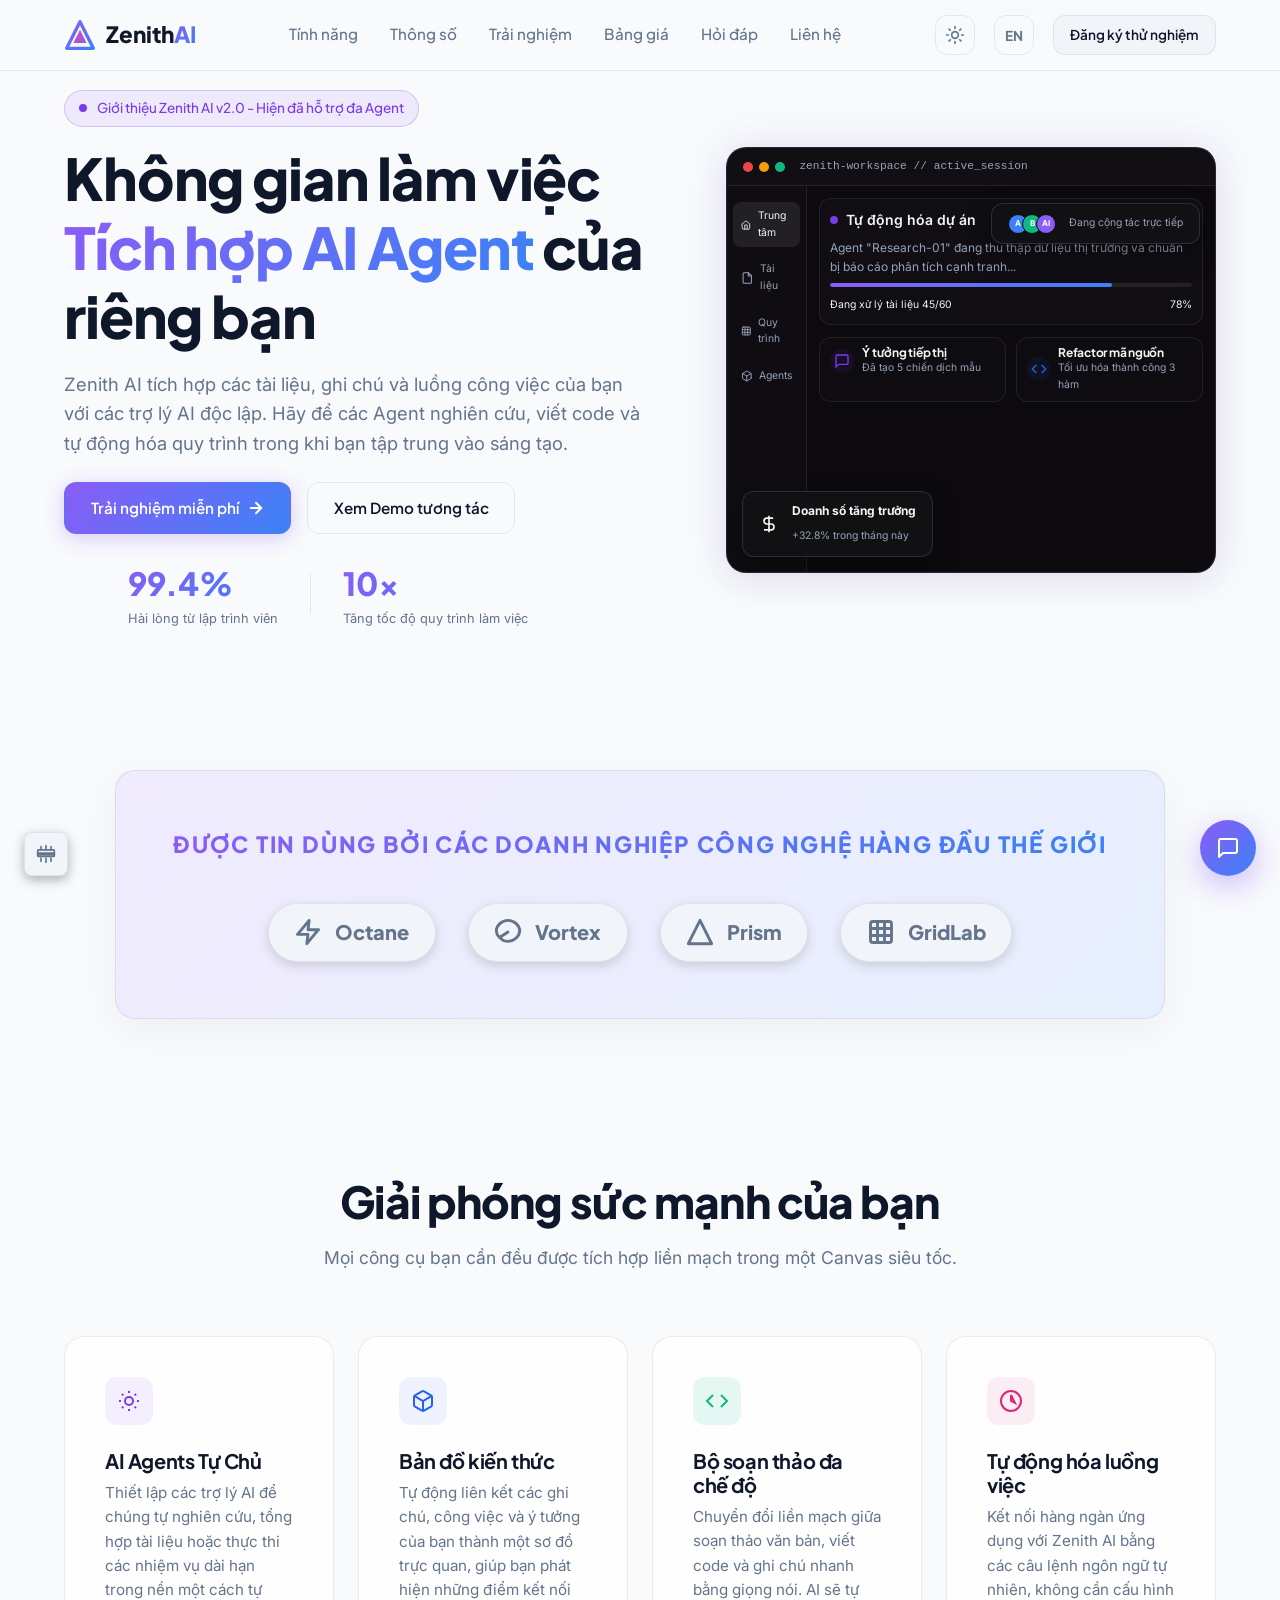
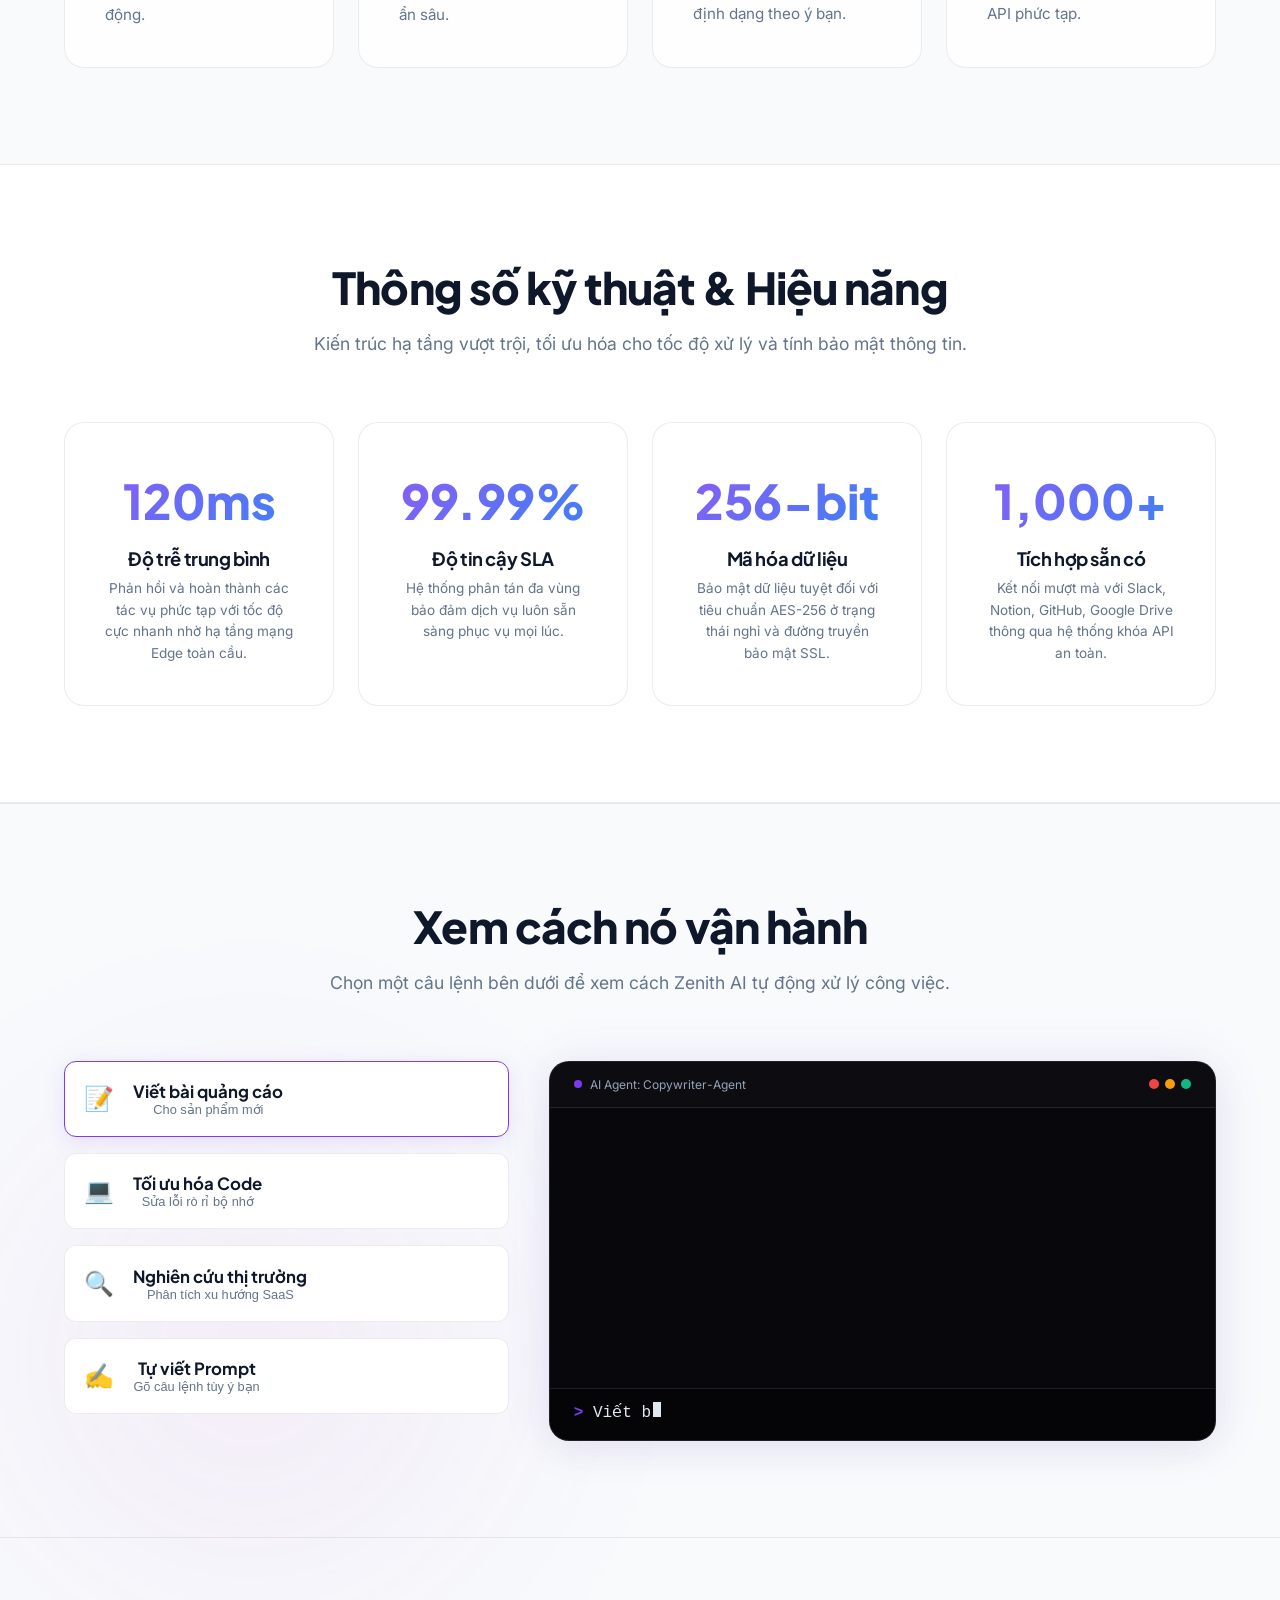
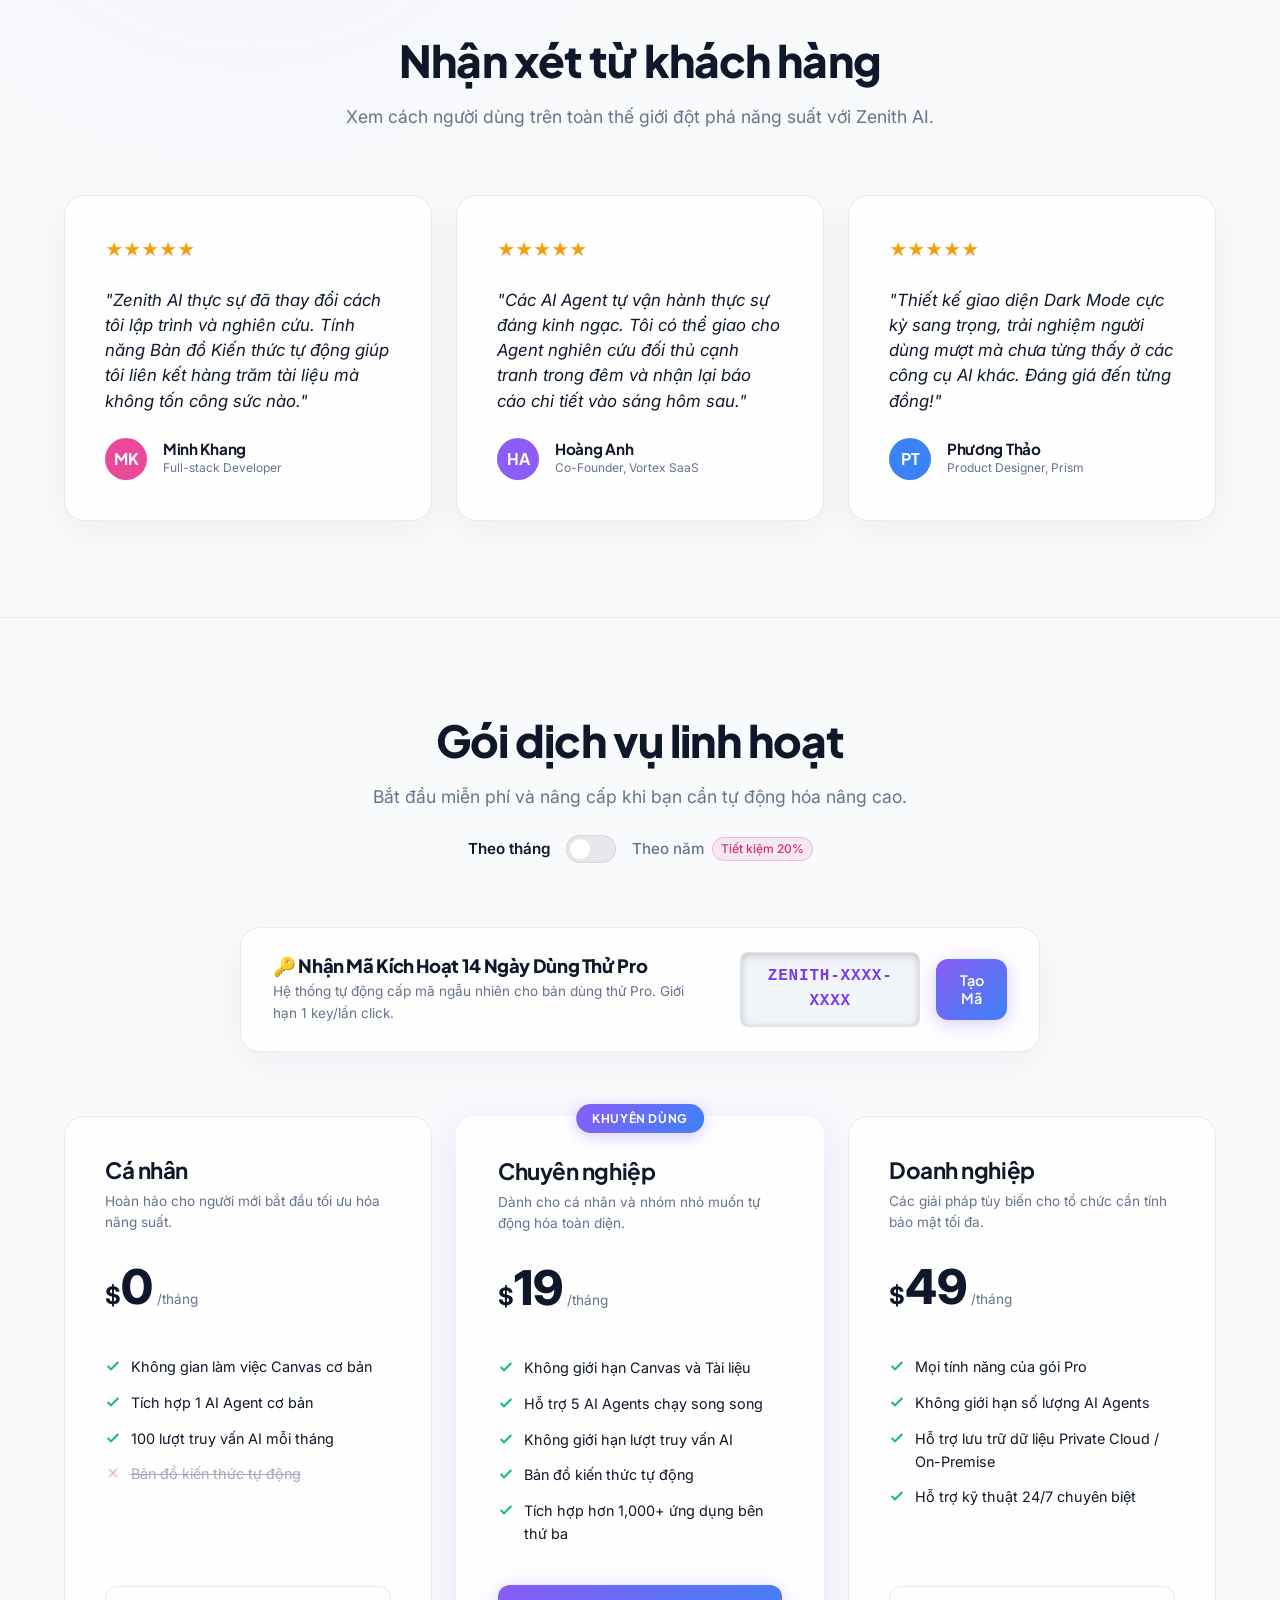
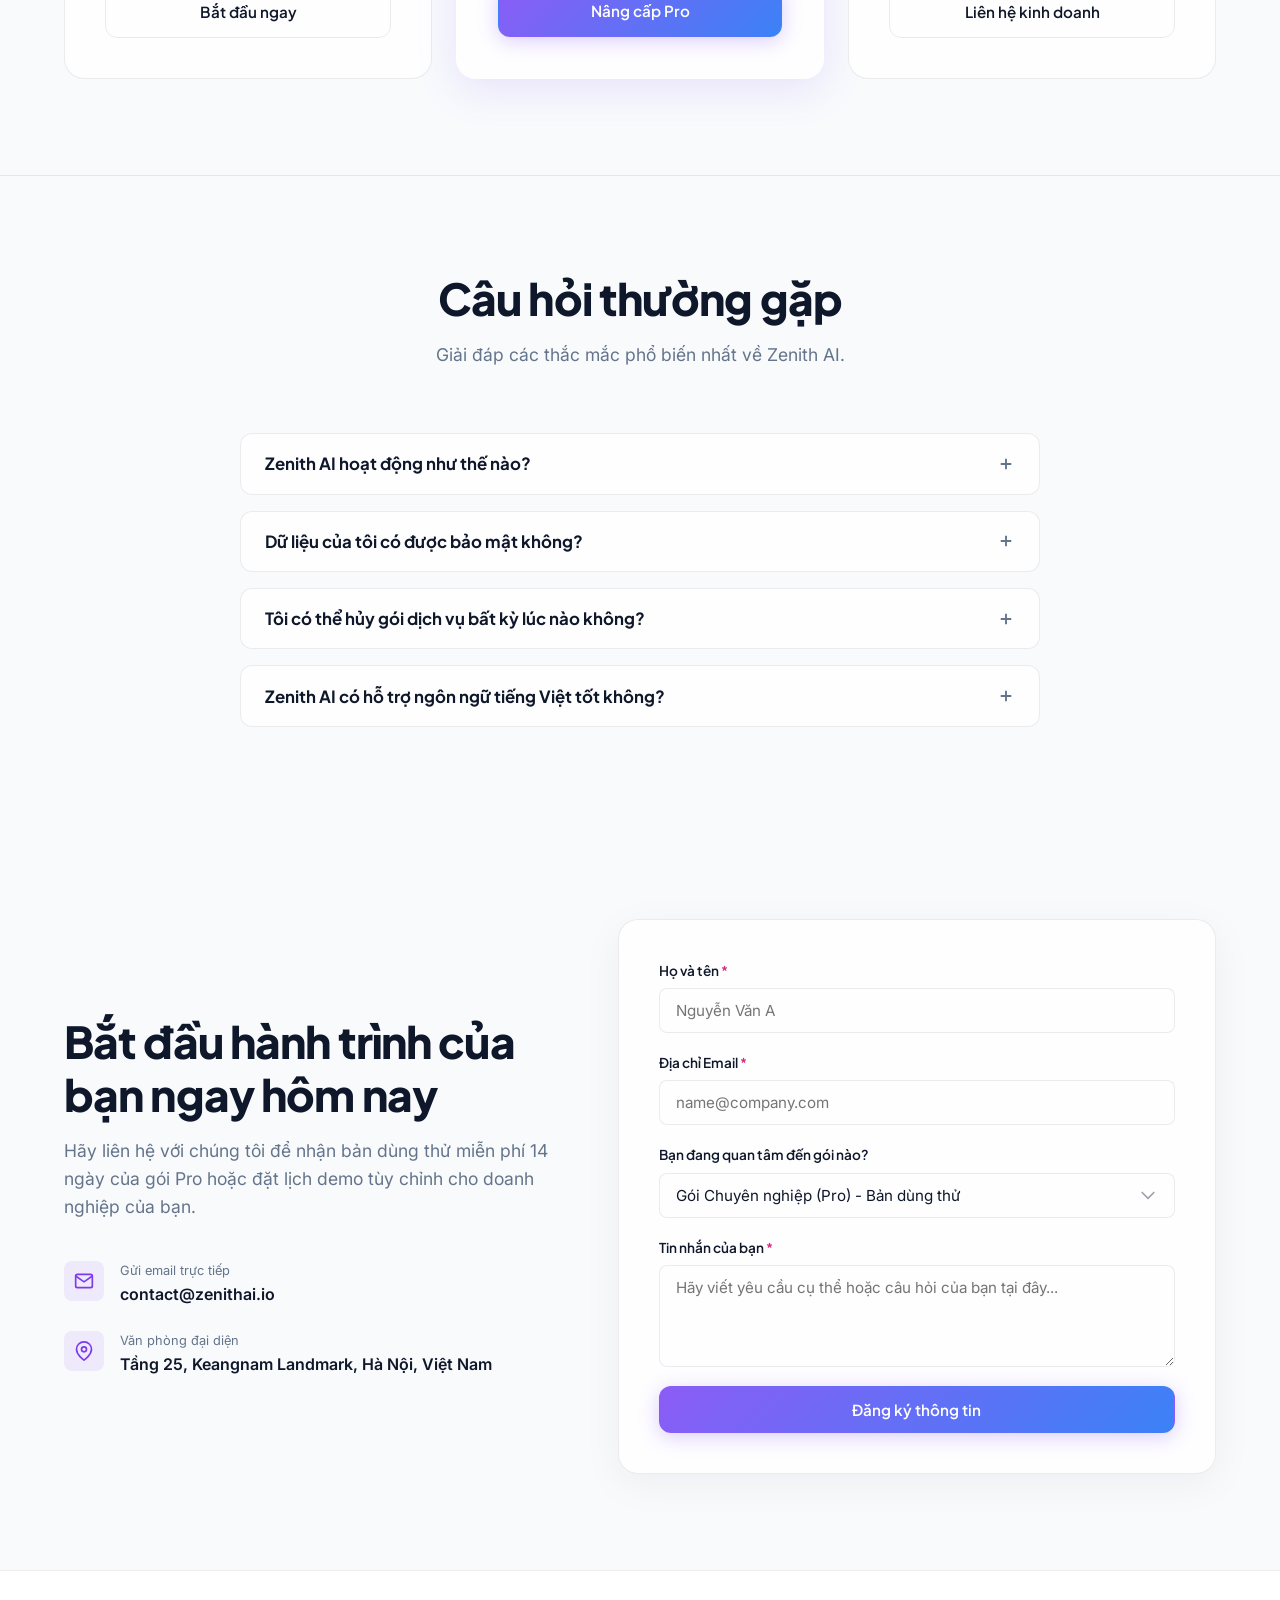
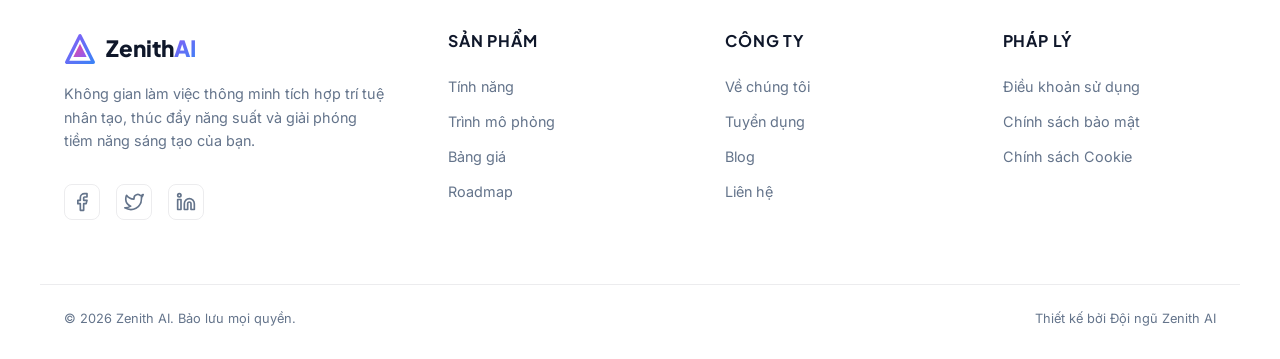
==== commit ec8866ed: "feat: add English translation toggle and optimize mobile performance" ====
--- a/public/index.html
+++ b/public/index.html
@@ -48,7 +48,8 @@
   </style>
 
   <!-- Style CSS -->
-  <link rel="stylesheet" href="style.min.css?v=28">
+  <link rel="preload" href="style.min.css?v=28" as="style">
+  <link rel="stylesheet" href="style.min.css?v=28" media="print" onload="this.media='all';document.body.classList.remove('css-loading')">
   <noscript>
     <link rel="stylesheet" href="style.min.css?v=28">
   </noscript>
@@ -104,6 +105,9 @@
             <path d="M12 3a6 6 0 0 0 9 9 9 9 0 1 1-9-9Z"></path>
           </svg>
         </button>
+
+        <!-- Language Toggle Button -->
+        <button class="theme-toggle" id="lang-toggle-btn" aria-label="Toggle language" style="font-family: var(--font-heading); font-weight: 700; font-size: 0.85rem;">EN</button>
 
         <a href="#contact" class="btn btn-secondary btn-sm hide-mobile">Đăng ký thử nghiệm</a>
         
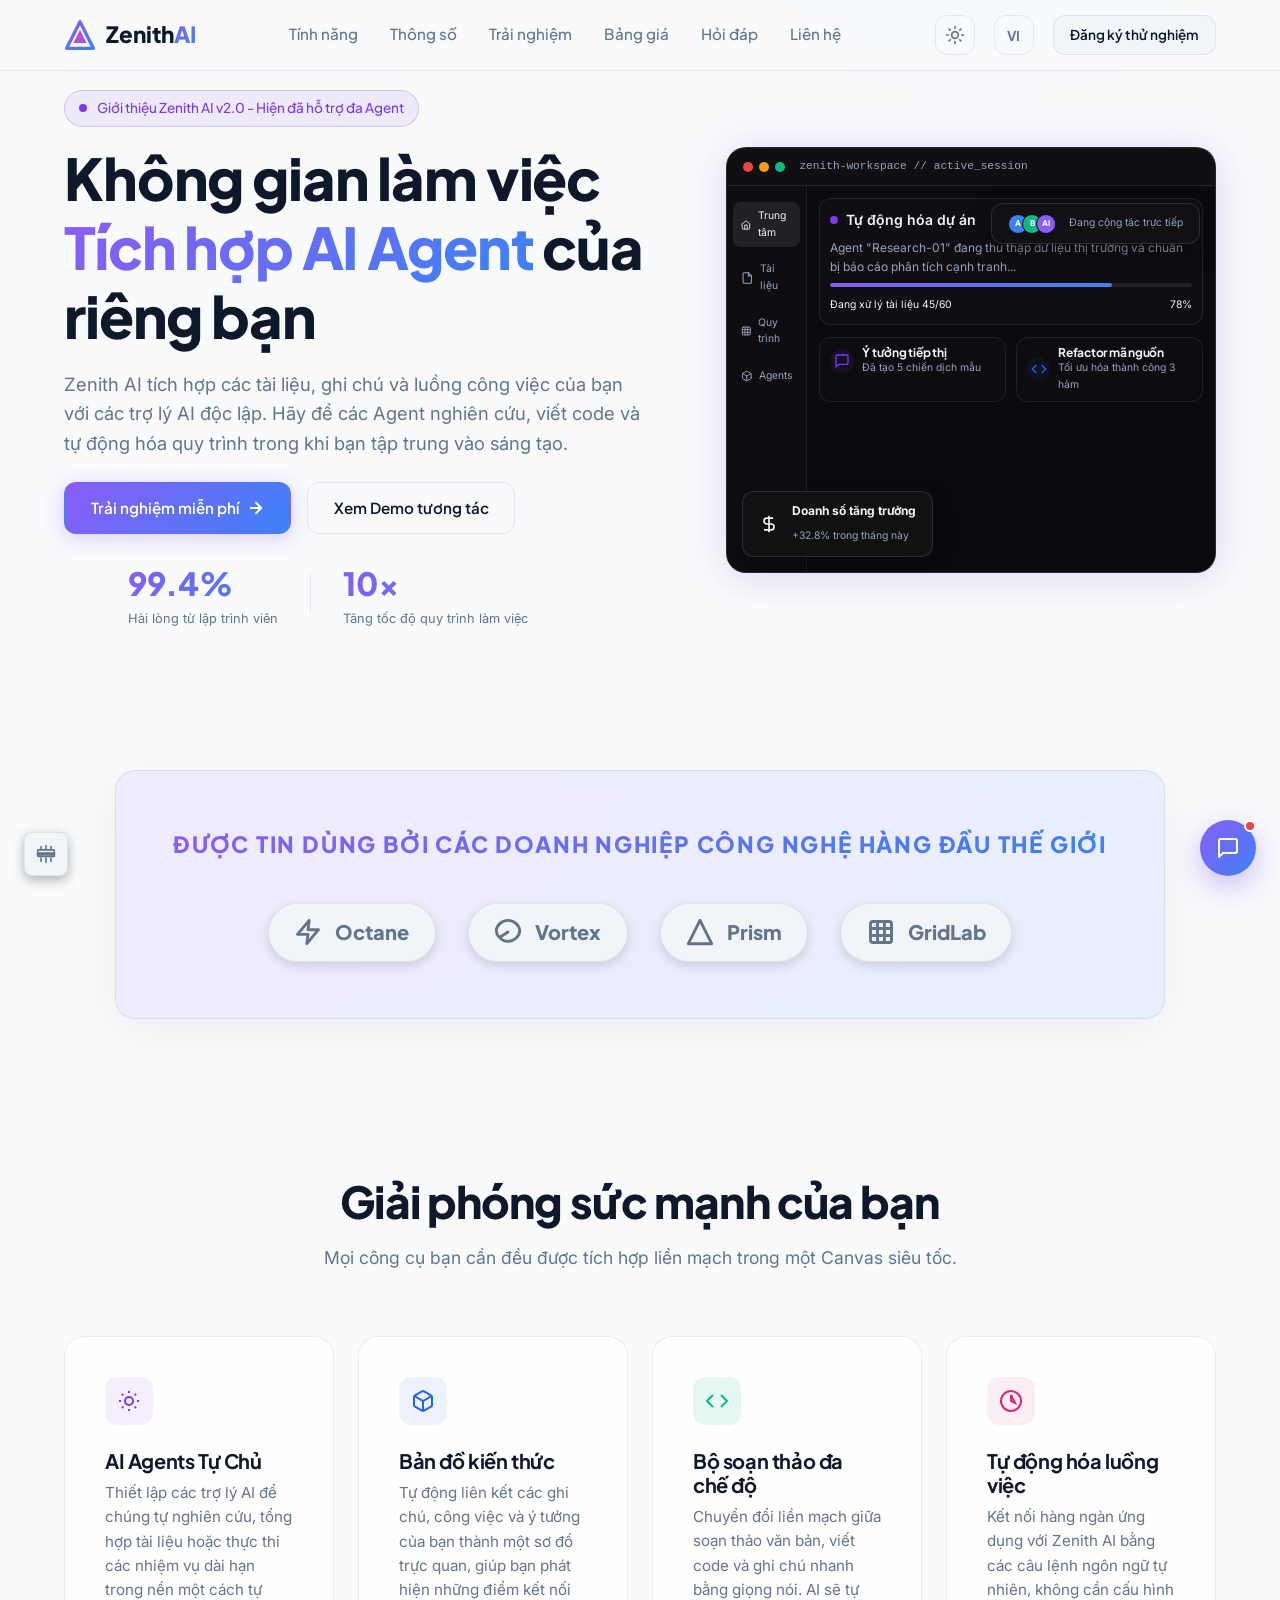
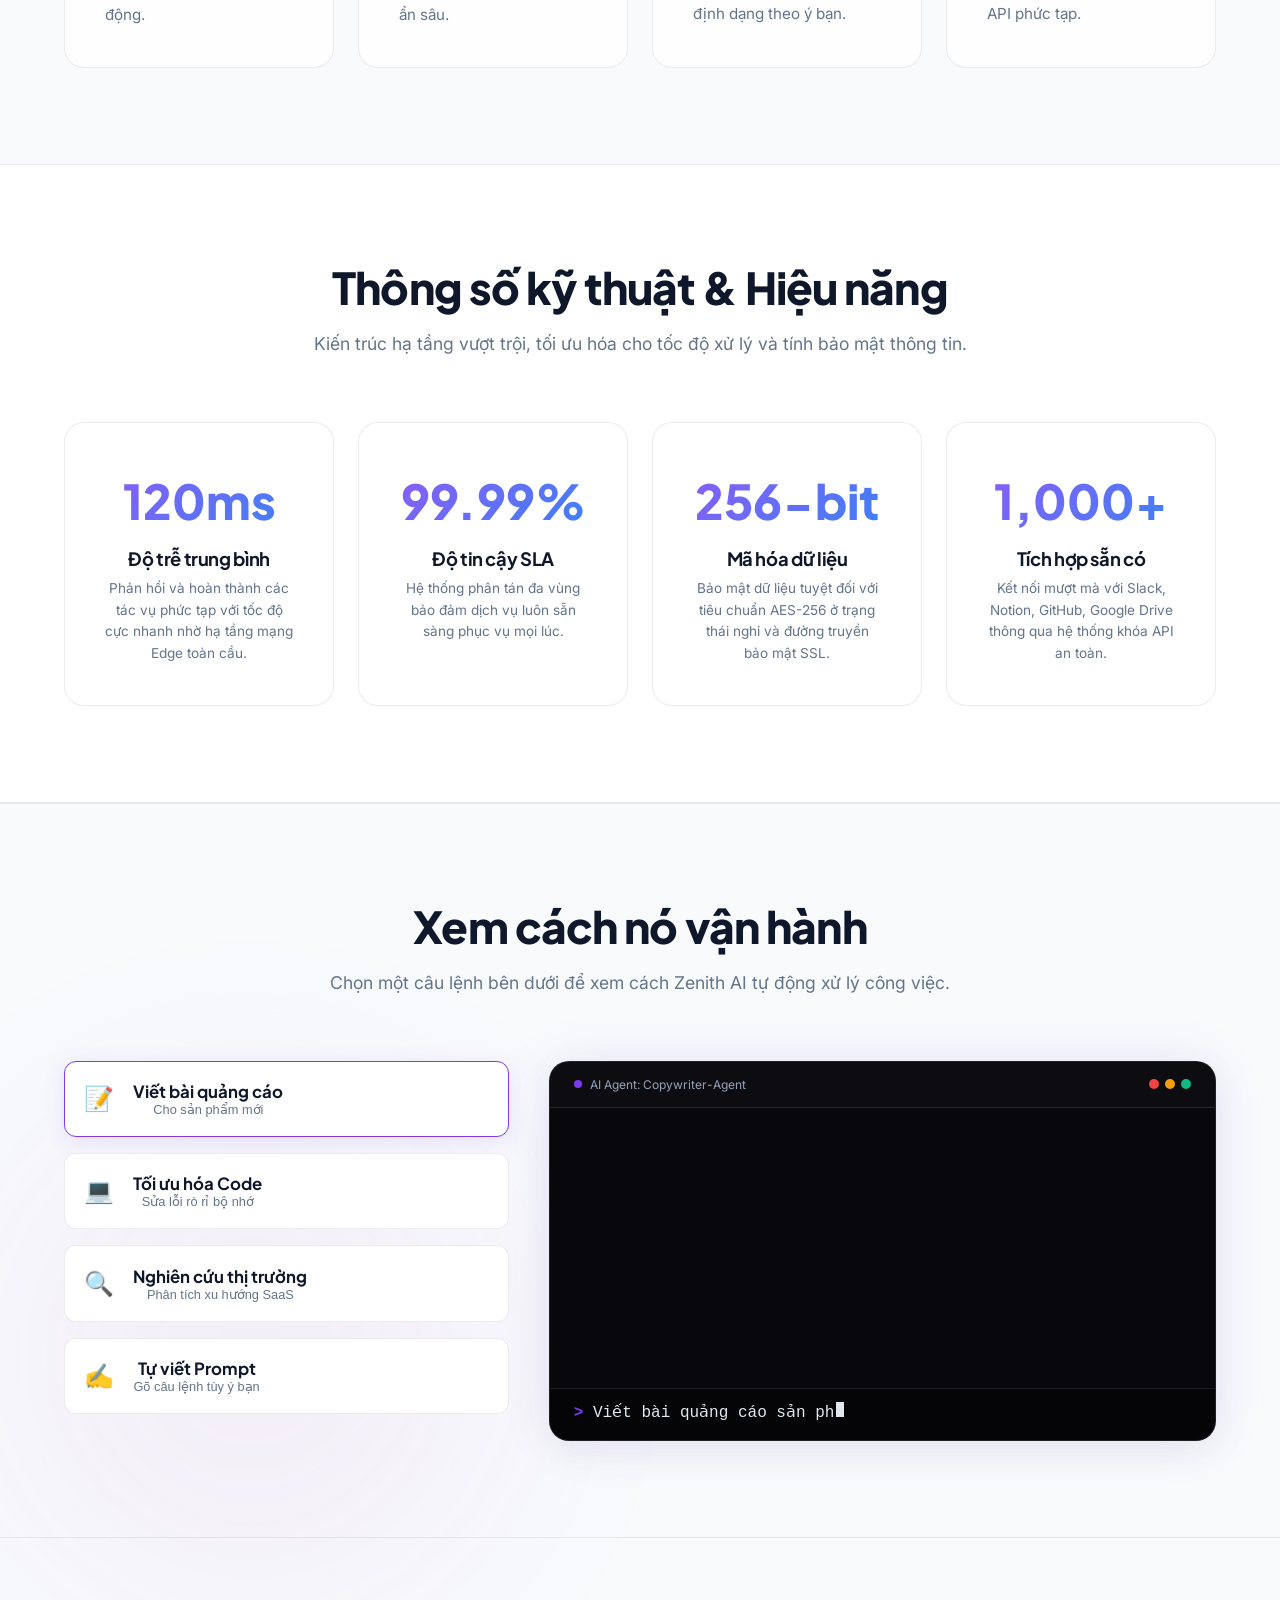
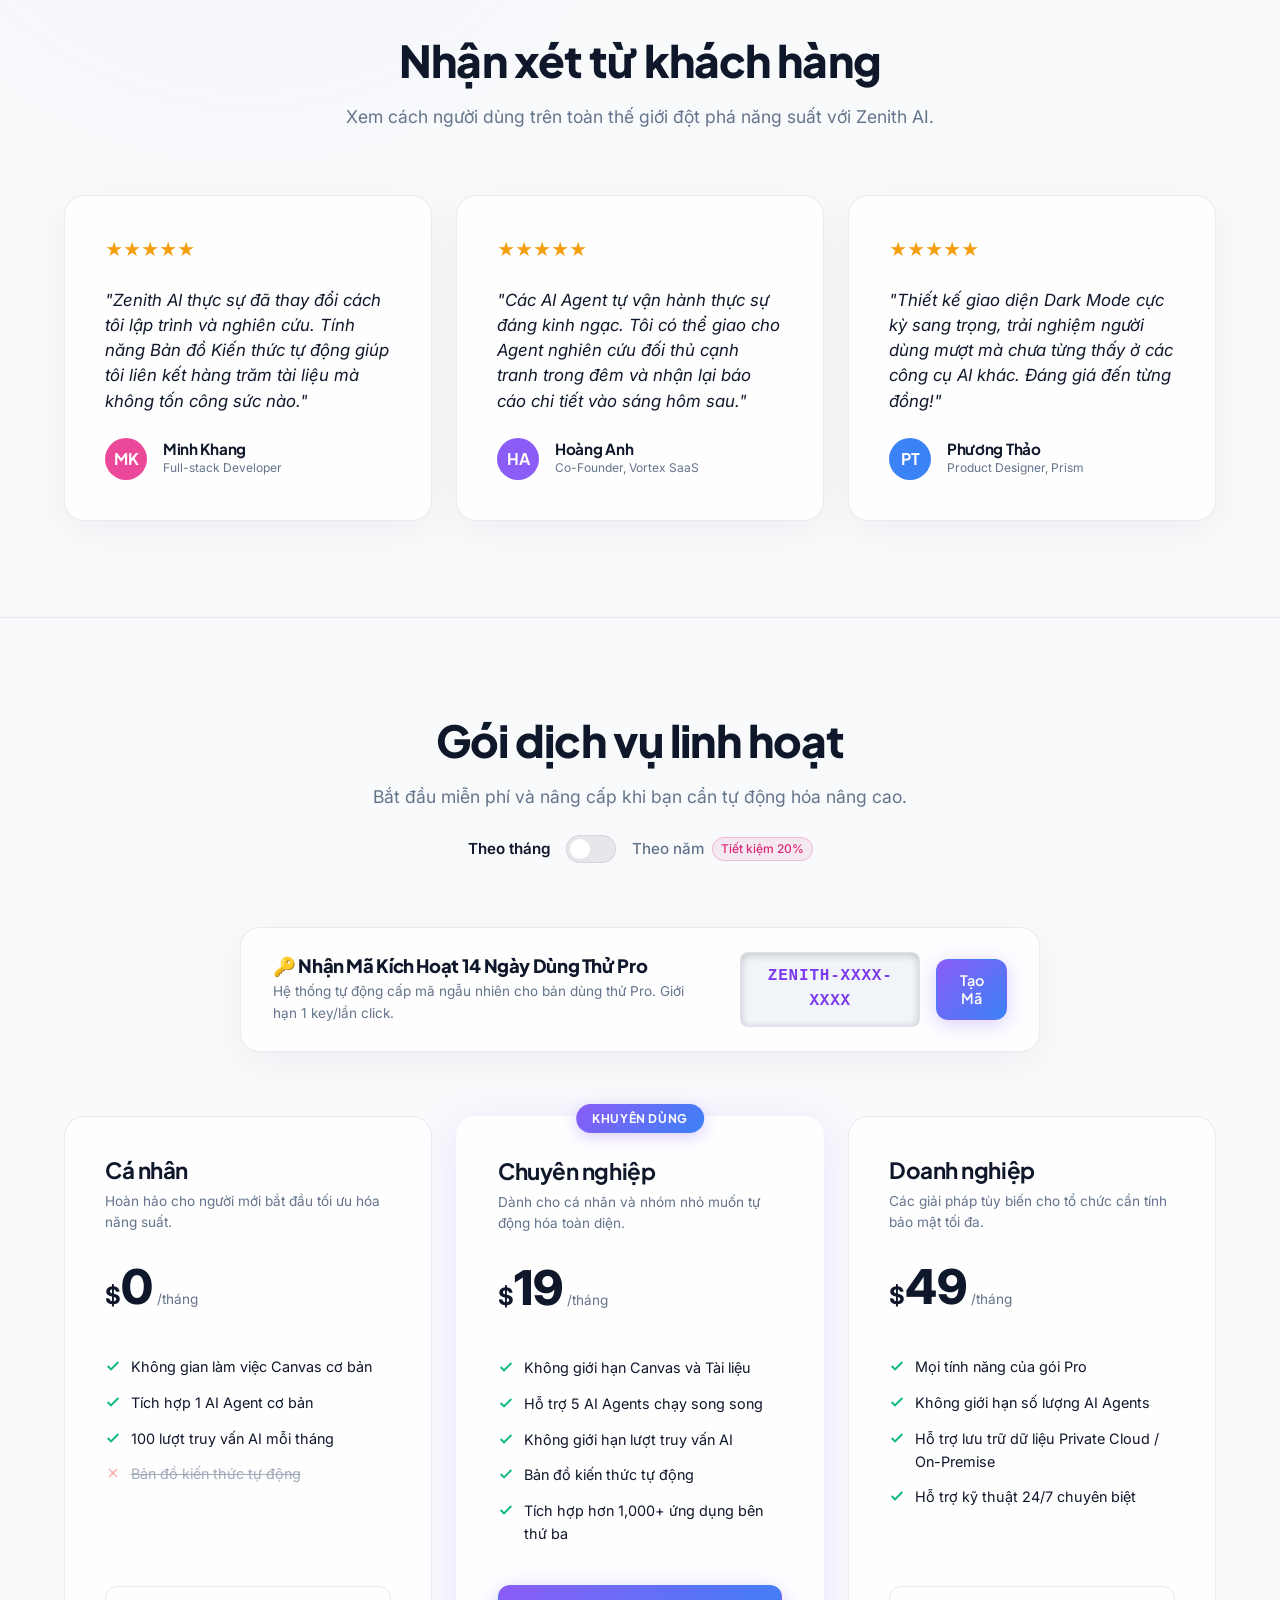
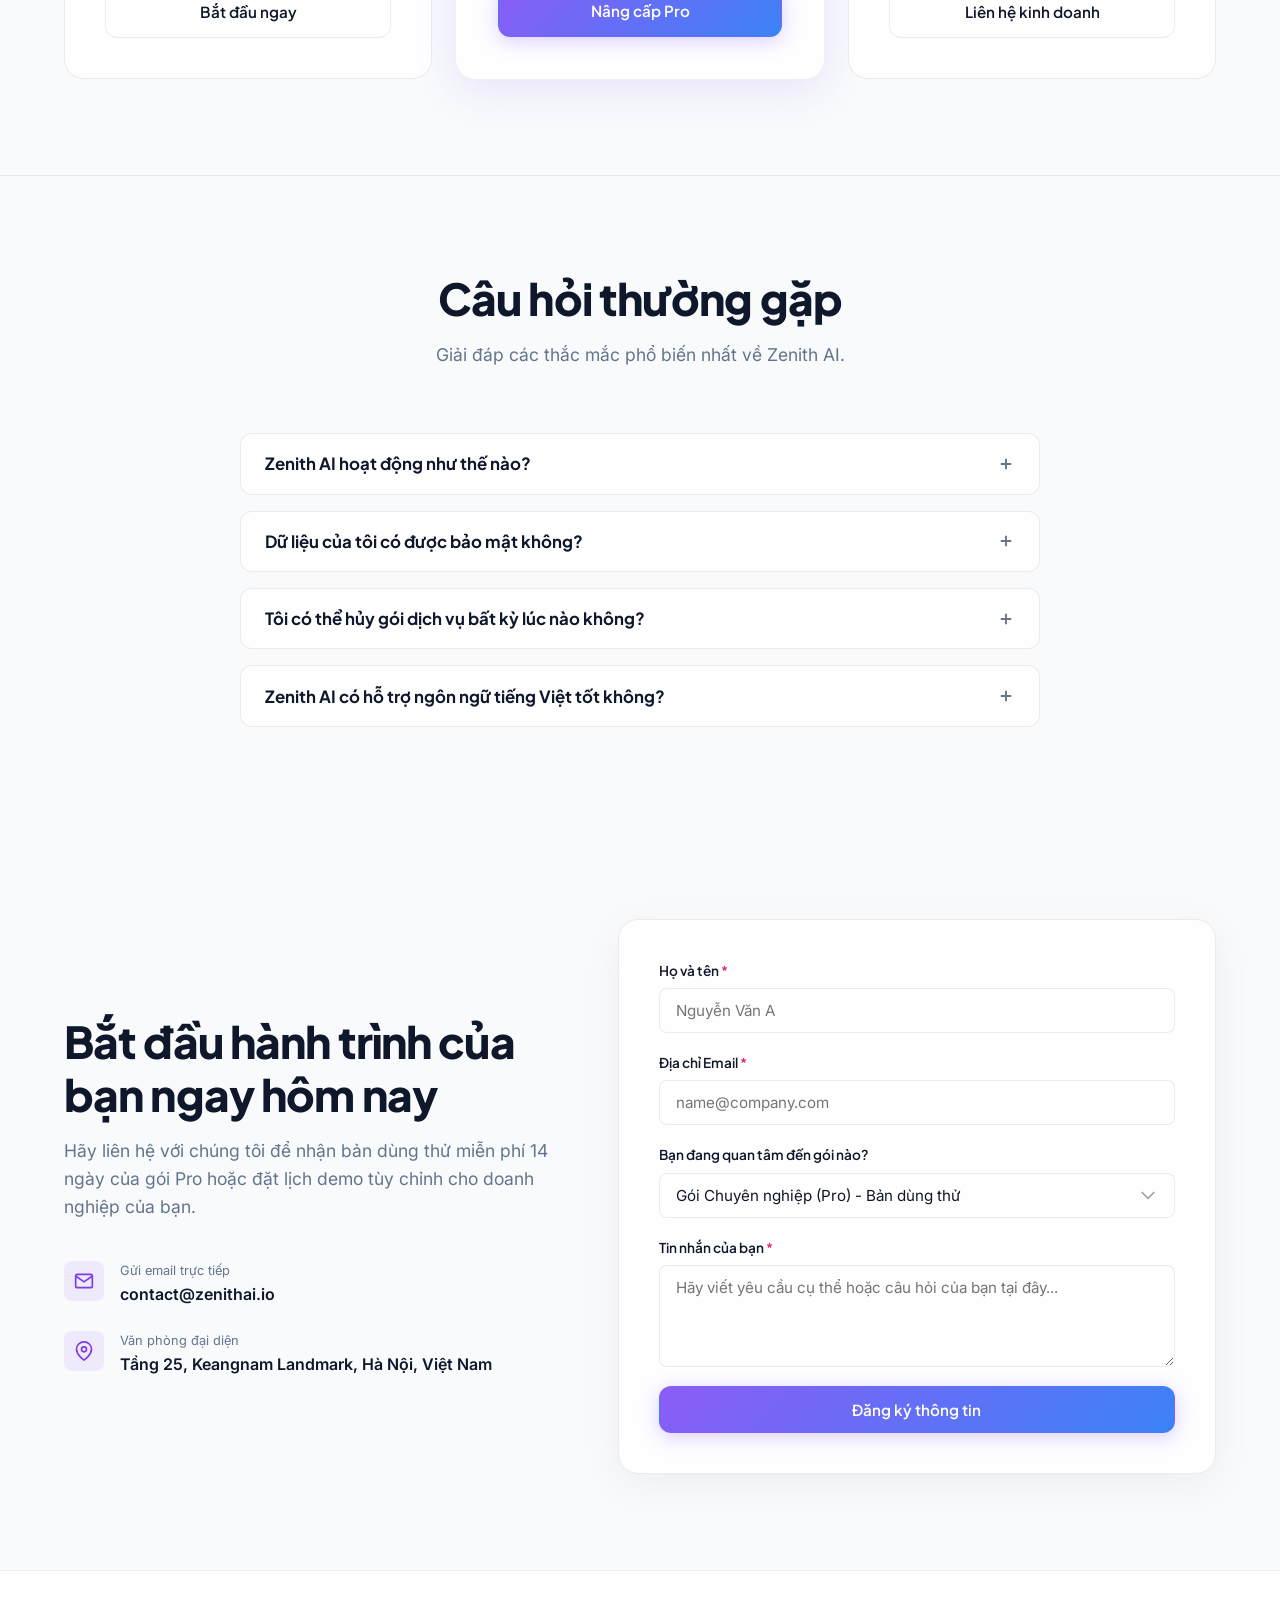
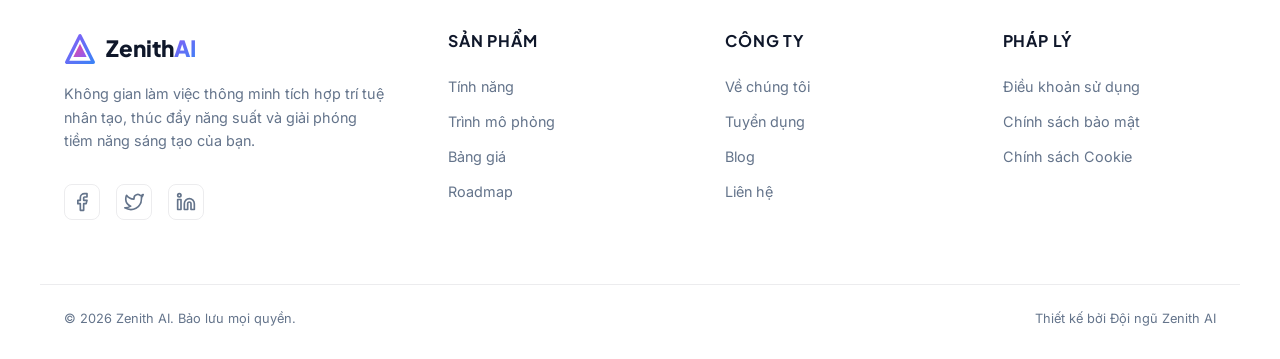
==== commit 4bd85c73: "fix: toggle button text displays current active language (VI/EN)" ====
--- a/public/index.html
+++ b/public/index.html
@@ -107,7 +107,7 @@
         </button>
 
         <!-- Language Toggle Button -->
-        <button class="theme-toggle" id="lang-toggle-btn" aria-label="Toggle language" style="font-family: var(--font-heading); font-weight: 700; font-size: 0.85rem;">EN</button>
+        <button class="theme-toggle" id="lang-toggle-btn" aria-label="Toggle language" style="font-family: var(--font-heading); font-weight: 700; font-size: 0.85rem;">VI</button>
 
         <a href="#contact" class="btn btn-secondary btn-sm hide-mobile">Đăng ký thử nghiệm</a>
         
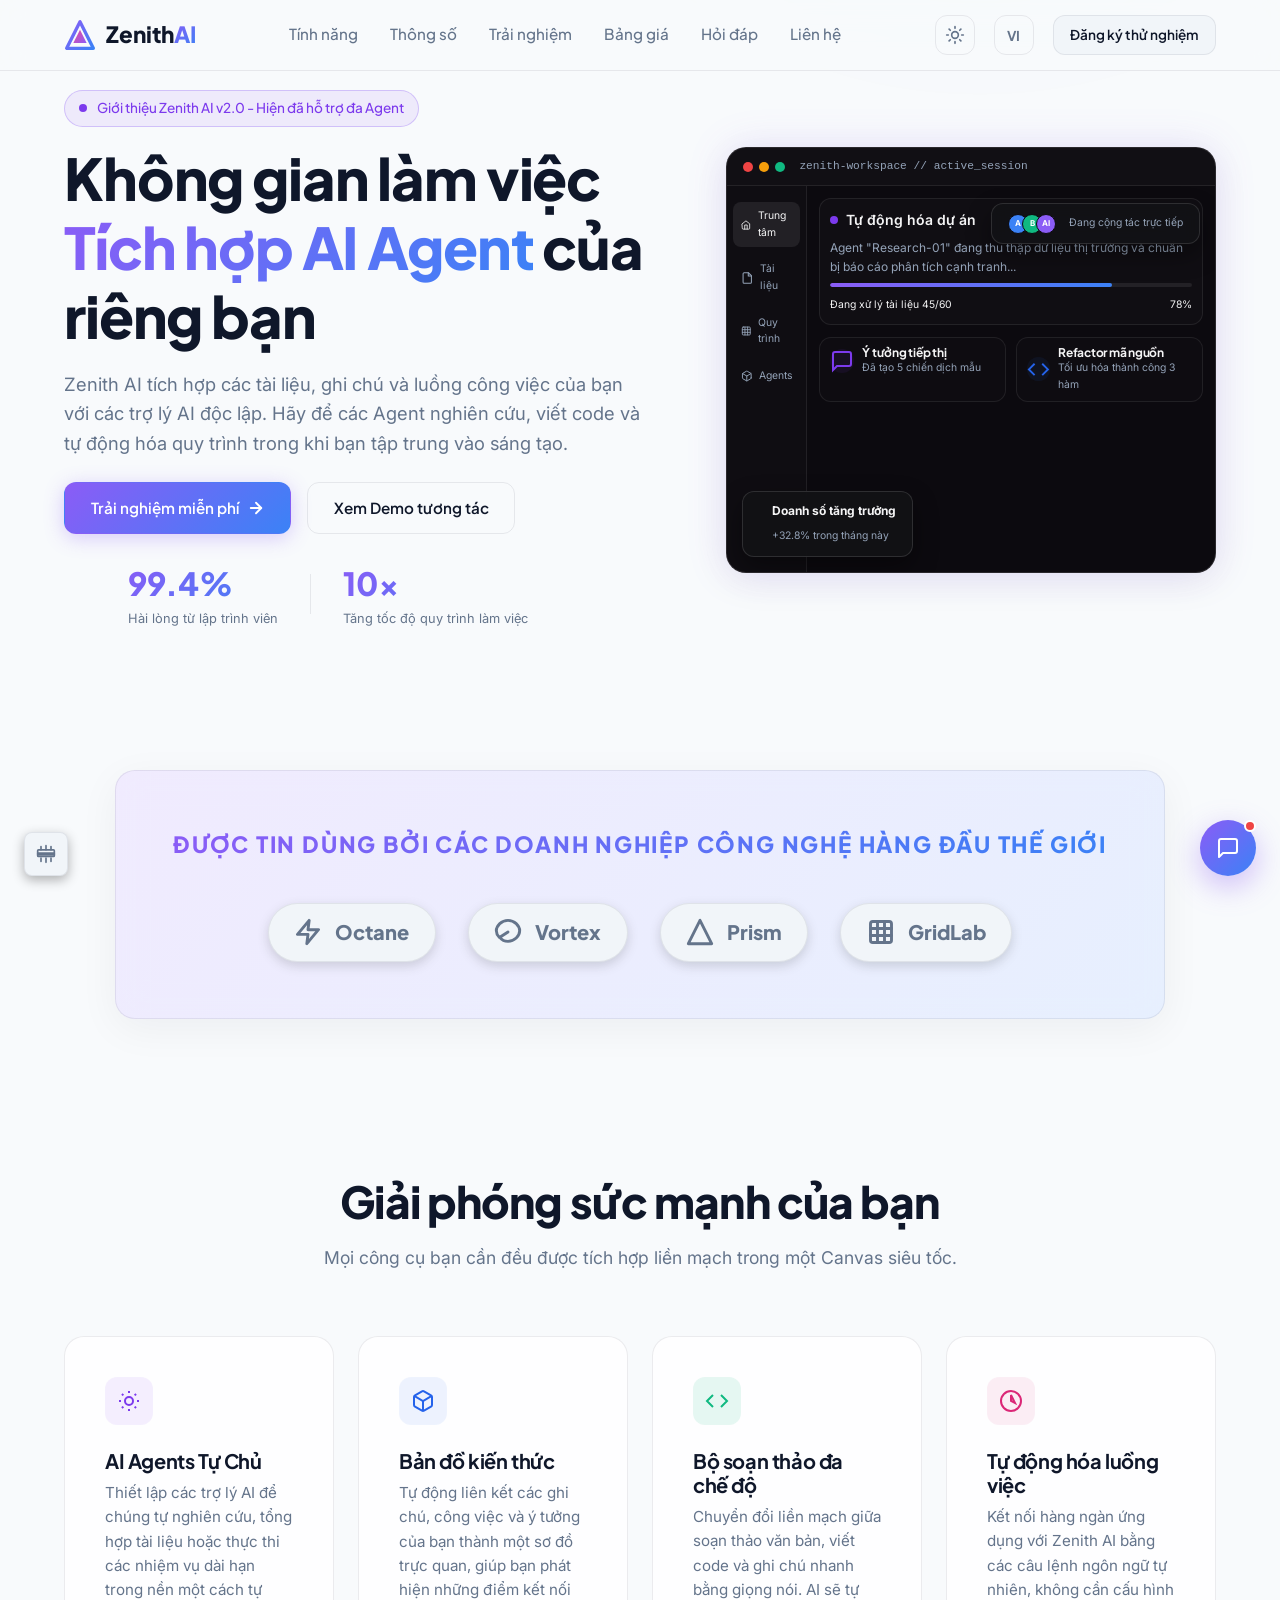
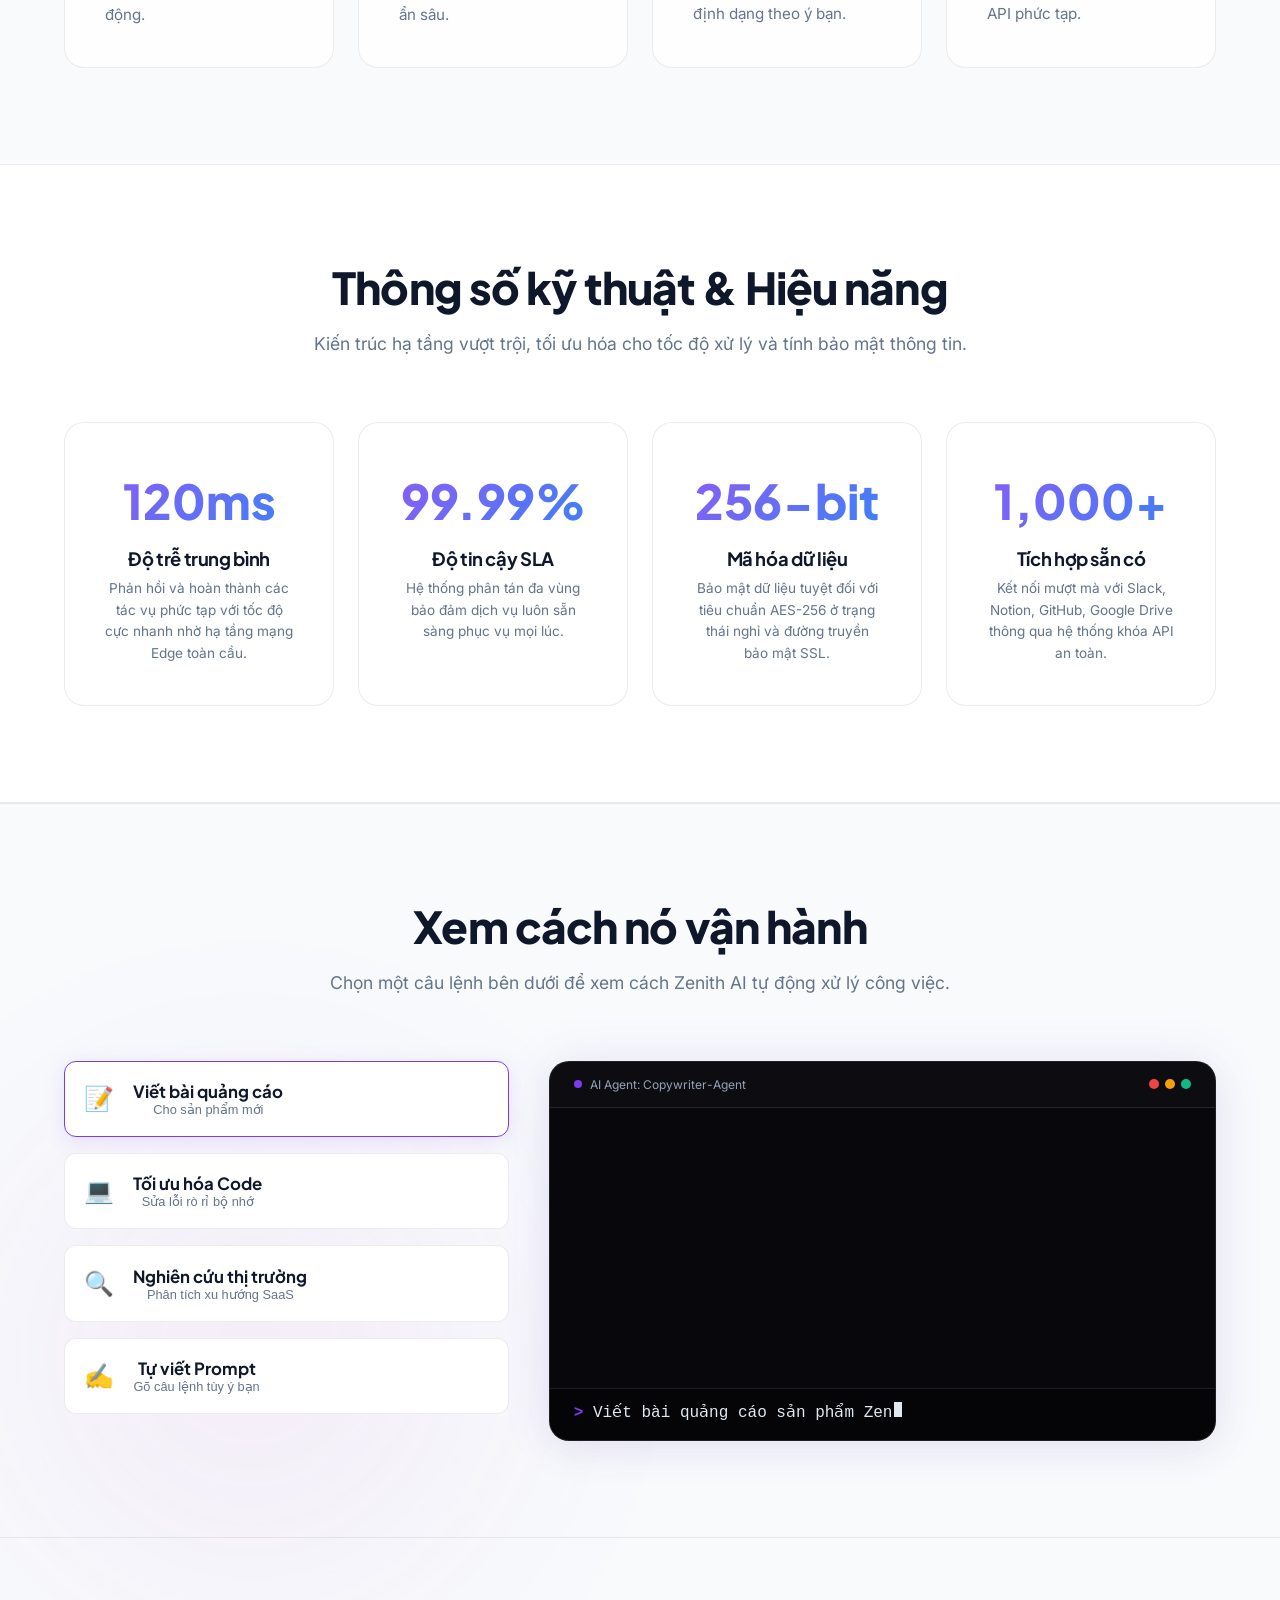
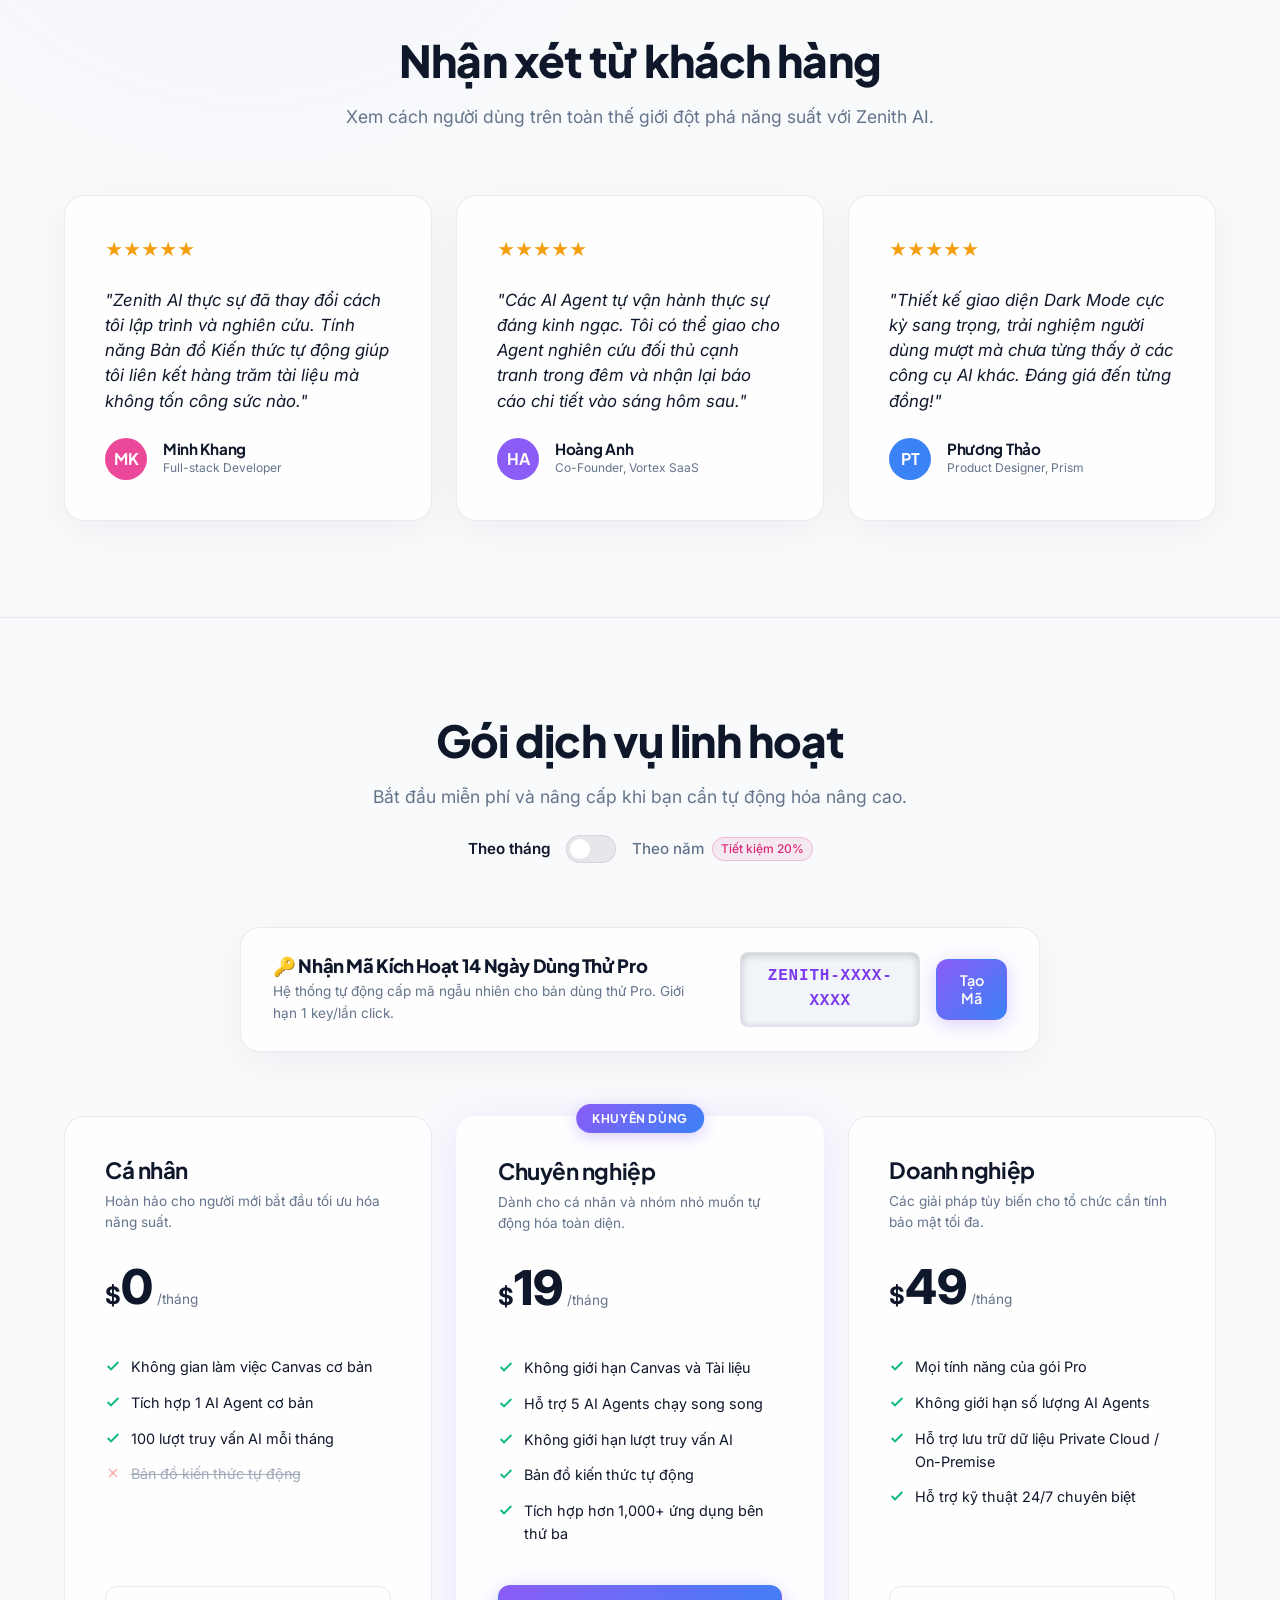
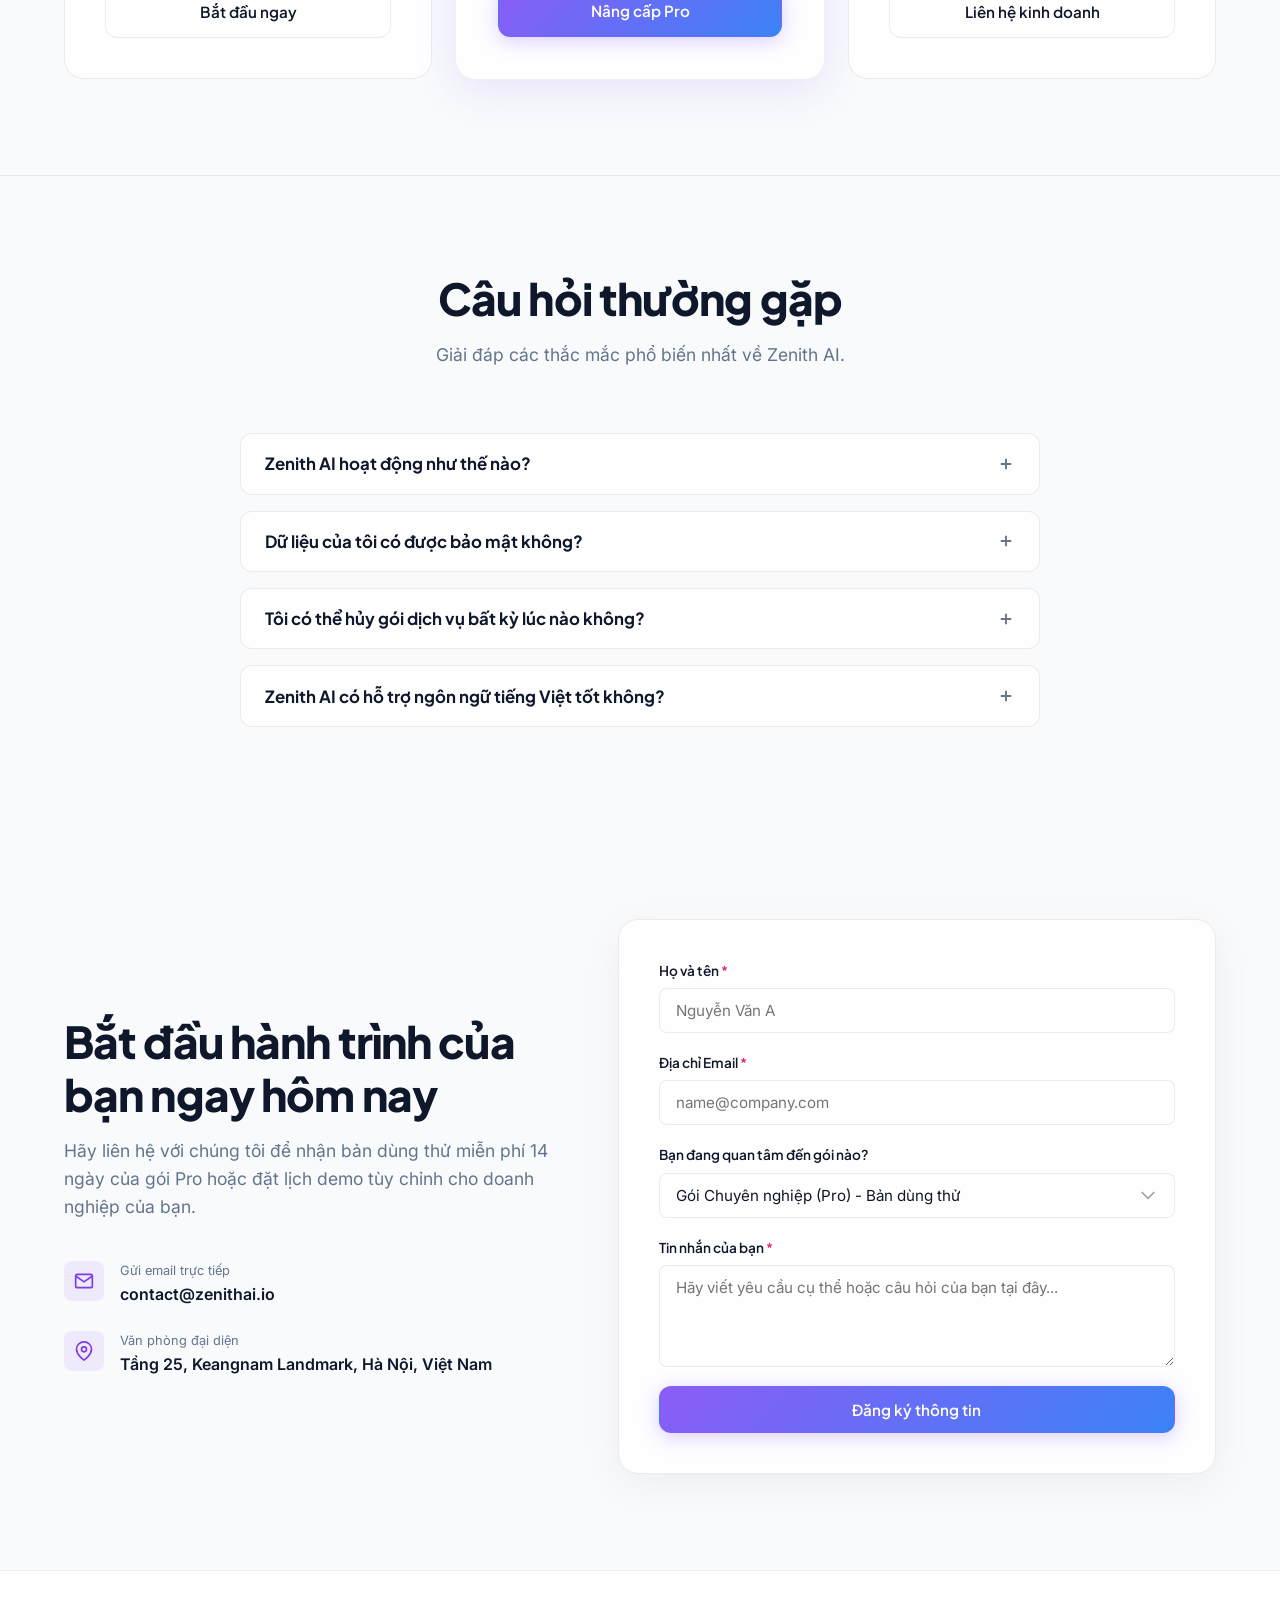
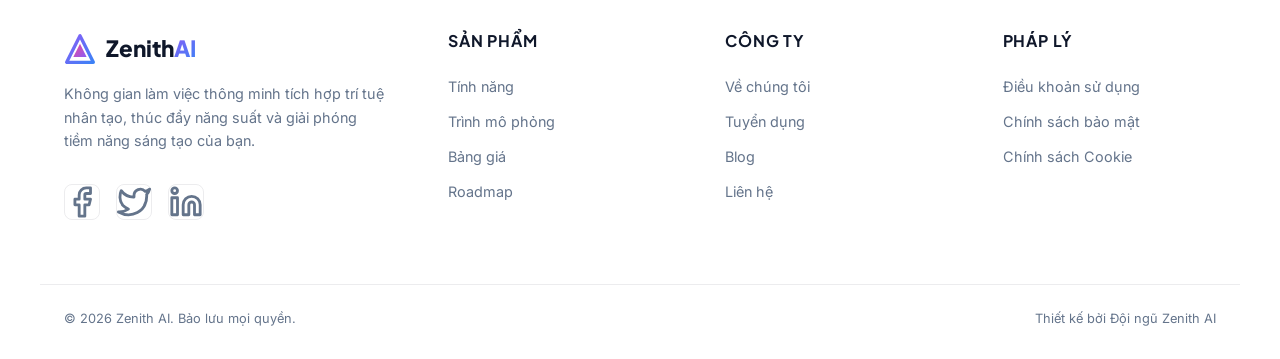
==== commit 7a91e0f8: "perf: inline entire minified CSS to eliminate CSS render-blocking network request and optimize PageS" ====
--- a/public/index.html
+++ b/public/index.html
@@ -1,4 +1,4 @@
-<!DOCTYPE html>
+﻿<!DOCTYPE html>
 <html lang="vi" data-theme="dark" class="preload">
 <head>
   <meta charset="UTF-8">
@@ -41,18 +41,10 @@
     <link rel="stylesheet" href="https://fonts.googleapis.com/css2?family=Inter:wght@400;500;600;700&family=Plus+Jakarta+Sans:wght@700;800&display=swap">
   </noscript>
 
-  <!-- Critical Above-the-fold CSS -->
+  <!-- Inline Styles (Optimized for FCP & 100 PageSpeed) -->
   <style>
-    :root{--font-heading:'Plus Jakarta Sans',-apple-system,BlinkMacSystemFont,"Segoe UI",Roboto,sans-serif;--font-body:'Inter',-apple-system,BlinkMacSystemFont,"Segoe UI",Roboto,sans-serif;--bg-primary:#09090b;--bg-secondary:#121216;--bg-tertiary:#1c1c24;--border-color:rgba(255, 255, 255, 0.08);--border-focus:rgba(139, 92, 246, 0.5);--text-primary:#f4f4f5;--text-muted:#a1a1aa;--text-inverse:#09090b;--accent-purple:#8b5cf6;--accent-blue:#3b82f6;--accent-pink:#ec4899;--accent-green:#10b981;--accent-yellow:#f59e0b;--glow-purple:rgba(139, 92, 246, 0.15);--glow-blue:rgba(59, 82, 246, 0.15);--glow-pink:rgba(236, 72, 153, 0.15);--gradient-primary:linear-gradient(135deg, #8b5cf6 0%, #3b82f6 100%);--gradient-secondary:linear-gradient(135deg, #ec4899 0%, #8b5cf6 100%);--gradient-glow:radial-gradient(circle at center, rgba(139, 92, 246, 0.2) 0%, transparent 60%);--header-bg:rgba(9, 9, 11, 0.7);--card-bg:rgba(20, 20, 25, 0.6);--card-hover-bg:rgba(28, 28, 36, 0.8);--card-shadow:0 8px 30px rgba(0, 0, 0, 0.5);--space-xs:0.5rem;--space-sm:1rem;--space-md:1.5rem;--space-lg:2.5rem;--space-xl:4rem;--space-xxl:6rem;--radius-sm:8px;--radius-md:12px;--radius-lg:20px;--radius-full:9999px;--transition-fast:0.2s cubic-bezier(0.16, 1, 0.3, 1);--transition-normal:0.4s cubic-bezier(0.16, 1, 0.3, 1);--transition-slow:0.8s cubic-bezier(0.16, 1, 0.3, 1)}html[data-theme=light]{--bg-primary:#f8fafc;--bg-secondary:#ffffff;--bg-tertiary:#f1f5f9;--border-color:rgba(15, 23, 42, 0.08);--border-focus:rgba(124, 58, 237, 0.5);--text-primary:#0f172a;--text-muted:#64748b;--text-inverse:#ffffff;--accent-purple:#7c3aed;--accent-blue:#2563eb;--accent-pink:#db2777;--glow-purple:rgba(124, 58, 237, 0.08);--glow-blue:rgba(37, 99, 235, 0.08);--glow-pink:rgba(219, 39, 119, 0.08);--header-bg:rgba(248, 250, 252, 0.8);--card-bg:rgba(255, 255, 255, 0.8);--card-hover-bg:#ffffff;--card-shadow:0 10px 40px rgba(15, 23, 42, 0.05)}*{margin:0;padding:0;box-sizing:border-box}html{scroll-behavior:smooth;font-size:16px;-webkit-font-smoothing:antialiased}body{font-family:var(--font-body);background-color:var(--bg-primary);color:var(--text-primary);line-height:1.6;overflow-x:hidden;position:relative;transition:background-color var(--transition-normal),color var(--transition-normal)}.container{width:100%;max-width:1200px;margin:0 auto;padding:0 var(--space-md)}.glow-bg{position:absolute;border-radius:var(--radius-full);filter:blur(120px);z-index:-1;pointer-events:none;opacity:.6;transition:background var(--transition-normal)}.glow-bg-1{width:50vw;height:50vw;max-width:600px;max-height:600px;top:-10%;right:-5%;background:radial-gradient(circle,rgba(139,92,246,.25) 0,rgba(59,130,246,.1) 70%,transparent 100%)}.glow-bg-2{width:45vw;height:45vw;max-width:500px;max-height:500px;top:40%;left:-10%;background:radial-gradient(circle,rgba(236,72,153,.15) 0,rgba(139,92,246,.1) 70%,transparent 100%)}h1,h2,h3,h4,h5,h6{font-family:var(--font-heading);font-weight:700;letter-spacing:-.02em;line-height:1.2}.gradient-text{background:var(--gradient-primary);-webkit-background-clip:text;-webkit-text-fill-color:transparent;background-clip:text}p{color:var(--text-muted)}a{color:inherit;text-decoration:none;transition:color var(--transition-fast),opacity var(--transition-fast)}.flex{display:flex}.items-center{align-items:center}.justify-between{justify-content:space-between}.text-center{text-align:center}.gap-2{gap:.5rem}.gap-4{gap:1rem}.font-semibold{font-weight:600}.font-bold{font-weight:700}.text-xs{font-size:.75rem}.text-sm{font-size:.875rem}.text-muted{color:var(--text-muted)}.text-xxs{font-size:.65rem}.block{display:block}.mt-1{margin-top:.25rem}.mt-2{margin-top:.5rem}.hidden{display:none!important}.btn{display:inline-flex;align-items:center;justify-content:center;padding:.8rem 1.6rem;font-family:var(--font-heading);font-weight:600;font-size:.95rem;border-radius:var(--radius-md);border:1px solid transparent;cursor:pointer;transition:transform var(--transition-fast),box-shadow var(--transition-fast),background var(--transition-fast),border var(--transition-fast);gap:.5rem}.btn:active{transform:scale(.98)}.btn-primary{background:var(--gradient-primary);color:#fff;box-shadow:0 4px 20px rgba(139,92,246,.3)}.btn-primary:hover{box-shadow:0 6px 24px rgba(139,92,246,.45);transform:translateY(-2px)}.btn-secondary{background:var(--bg-tertiary);color:var(--text-primary);border-color:var(--border-color)}.btn-secondary:hover{background:var(--border-color);transform:translateY(-2px)}.btn-outline{background:0 0;color:var(--text-primary);border-color:var(--border-color)}.btn-outline:hover{background:var(--border-color);border-color:var(--text-primary);transform:translateY(-2px)}.btn-sm{padding:.5rem 1rem;font-size:.85rem}.btn-full{width:100%}.btn-arrow{width:18px;height:18px;transition:transform var(--transition-fast)}.btn-primary:hover .btn-arrow{transform:translateX(4px)}.main-header{position:fixed;top:0;left:0;width:100%;z-index:100;background-color:var(--header-bg);backdrop-filter:blur(12px);-webkit-backdrop-filter:blur(12px);border-bottom:1px solid var(--border-color);transition:background-color var(--transition-normal),border-bottom var(--transition-normal)}.header-container{height:70px;display:flex;align-items:center;justify-content:space-between}.logo{display:flex;align-items:center;gap:.6rem;font-family:var(--font-heading);font-weight:800;font-size:1.4rem;color:var(--text-primary)}.logo-icon{width:32px;height:32px}.nav-menu ul{list-style:none;display:flex;gap:2rem}.nav-link{font-family:var(--font-heading);font-size:.95rem;font-weight:500;color:var(--text-muted);position:relative}.nav-link.active,.nav-link:hover{color:var(--text-primary)}.nav-link::after{content:'';position:absolute;bottom:-4px;left:0;width:0;height:2px;background:var(--gradient-primary);transition:width var(--transition-fast)}.nav-link:hover::after,.nav-link.active::after{width:100%}.header-actions{display:flex;align-items:center;gap:1.2rem}.theme-toggle{background:0 0;border:1px solid var(--border-color);border-radius:var(--radius-md);width:40px;height:40px;display:flex;align-items:center;justify-content:center;cursor:pointer;color:var(--text-muted);transition:color var(--transition-fast),border-color var(--transition-fast)}.theme-toggle:hover{color:var(--text-primary);border-color:var(--text-primary)}.theme-toggle .sun-icon{display:none;width:20px;height:20px}.theme-toggle .moon-icon{display:block;width:20px;height:20px}html[data-theme=light] .theme-toggle .sun-icon{display:block}html[data-theme=light] .theme-toggle .moon-icon{display:none}.mobile-nav-toggle{display:none;flex-direction:column;justify-content:space-between;width:48px;height:48px;padding:15px 12px;background:0 0;border:none;cursor:pointer;z-index:101}.mobile-nav-toggle span{width:100%;height:2px;background-color:var(--text-primary);border-radius:var(--radius-full);transition:transform var(--transition-fast),opacity var(--transition-fast)}.hero-section{padding-top:90px;padding-bottom:80px;position:relative;overflow:hidden}.hero-container{display:grid;grid-template-columns:1.1fr 0.9fr;align-items:center;gap:var(--space-xl)}.badge{display:inline-flex;align-items:center;gap:.6rem;background:var(--glow-purple);border:1px solid rgba(139,92,246,.3);padding:.4rem .9rem;border-radius:var(--radius-full);font-family:var(--font-heading);font-size:.85rem;font-weight:500;color:var(--accent-purple);margin-bottom:var(--space-sm)}.badge-dot{width:8px;height:8px;background-color:var(--accent-purple);border-radius:var(--radius-full);animation:pulse 2s infinite}.hero-title{font-size:clamp(2.5rem, 4.5vw, 4rem);margin-bottom:1.25rem;font-weight:800}.hero-subtitle{font-size:1.15rem;margin-bottom:var(--space-md);max-width:580px}.hero-actions{display:flex;gap:1rem;margin-bottom:var(--space-md)}.hero-stats{display:flex;align-items:center;gap:2rem;padding-left:4rem}.stat-item{display:flex;flex-direction:column}.stat-number{font-family:var(--font-heading);font-size:2rem;font-weight:800;background:var(--gradient-primary);-webkit-background-clip:text;-webkit-text-fill-color:transparent;background-clip:text}.stat-label{font-size:.8rem;color:var(--text-muted)}.stat-divider{width:1px;height:40px;background-color:var(--border-color)}.hero-visual{display:flex;justify-content:center;position:relative;width:100%;max-width:500px;margin:0 auto}.visual-mockup{width:100%;max-width:500px;aspect-ratio:1.15;background-color:#0c0a0f;border:1px solid rgba(255,255,255,.12);border-radius:var(--radius-lg);box-shadow:var(--card-shadow),0 0 40px rgba(139,92,246,.15);overflow:hidden;position:relative;transition:transform var(--transition-normal);--text-primary:#f4f4f5;--text-muted:#94a3b8;--border-color:rgba(255, 255, 255, 0.08);color:var(--text-primary)}.visual-mockup h1,.visual-mockup h2,.visual-mockup h3,.visual-mockup h4,.visual-mockup h5,.visual-mockup h6{color:var(--text-primary)}.visual-mockup:hover{transform:translateY(-5px) rotateX(1deg) rotateY(-1deg)}.mockup-header{height:38px;background-color:rgba(255,255,255,.02);border-bottom:1px solid var(--border-color);display:flex;align-items:center;padding:0 var(--space-sm);gap:6px}.dot{width:10px;height:10px;border-radius:var(--radius-full)}.dot-red{background-color:#ef4444}.dot-yellow{background-color:#f59e0b}.dot-green{background-color:#10b981}.mockup-title{margin-left:var(--space-xs);font-family:monospace;font-size:.7rem;color:var(--text-muted)}.mockup-content{display:grid;grid-template-columns:80px 1fr;height:calc(100% - 38px)}.mockup-sidebar{background-color:rgba(255,255,255,.01);border-right:1px solid var(--border-color);padding:var(--space-sm) 6px;display:flex;flex-direction:column;gap:.5rem}.sidebar-item{display:flex;align-items:center;gap:.4rem;color:var(--text-muted);font-size:.65rem;padding:6px 8px;border-radius:var(--radius-sm)}.sidebar-item.active{background-color:var(--border-color);color:var(--text-primary)}.sidebar-item svg{width:14px;height:14px}.workspace-main{padding:.75rem;display:flex;flex-direction:column;gap:.75rem}.card-glow-wrapper{position:relative;border-radius:var(--radius-md)}.mockup-card{background-color:rgba(255,255,255,.02);border:1px solid var(--border-color);padding:10px;border-radius:var(--radius-md);display:flex;flex-direction:column;gap:.4rem}.card-header-simple{display:flex;align-items:center;gap:var(--space-xs)}.pulse-indicator{width:8px;height:8px;background-color:var(--accent-purple);border-radius:var(--radius-full);animation:pulse 1.5s infinite}.progress-bar{height:4px;background-color:var(--border-color);border-radius:var(--radius-full);overflow:hidden}.progress-fill{height:100%;background:var(--gradient-primary);border-radius:var(--radius-full)}.mockup-grid{display:grid;grid-template-columns:1fr 1fr;gap:10px}@keyframes pulse{0%{transform:scale(.95);box-shadow:0 0 0 0 rgba(139,92,246,.5)}70%{transform:scale(1);box-shadow:0 0 0 8px rgba(139,92,246,0)}100%{transform:scale(.95);box-shadow:0 0 0 0 rgba(139,92,246,0)}}@keyframes float{0%{transform:translateY(0)}50%{transform:translateY(-10px)}100%{transform:translateY(0)}}@keyframes blink{from,to{background-color:transparent}50%{background-color:var(--text-primary)}}.fade-in-up{opacity:0;transform:translateY(20px);animation:fadeInUp .8s cubic-bezier(.16,1,.3,1) forwards}.hero-content>:first-child{animation-delay:.1s}.hero-content>:nth-child(2){animation-delay:.2s}.hero-content>:nth-child(3){animation-delay:.3s}.hero-content>:nth-child(4){animation-delay:.4s}.hero-content>:nth-child(5){animation-delay:.5s}.hero-visual{animation-delay:.4s}@keyframes fadeInUp{to{opacity:1;transform:translateY(0)}}@media (max-width:992px){.hero-container{grid-template-columns:1fr;gap:var(--space-xl);text-align:center}.hero-content{display:flex;flex-direction:column;align-items:center}.hero-subtitle{margin:0 auto var(--space-lg)}.hero-actions{justify-content:center}.hero-stats{justify-content:center;padding-left:0}.simulator-container{grid-template-columns:1fr}.simulator-prompts{flex-direction:row;overflow-x:auto;padding-bottom:.5rem}.prompt-btn{flex-shrink:0;padding:.8rem 1.2rem}.contact-container{grid-template-columns:1fr;gap:var(--space-xl)}.footer-grid{grid-template-columns:1fr 1fr}}@media (max-width:768px){.container{padding:0 1.25rem}.hide-mobile{display:none!important}.mobile-nav-toggle{display:flex}.theme-toggle{width:48px;height:48px}.nav-menu{position:fixed;top:70px;left:0;width:100%;height:calc(100vh - 70px);background-color:var(--bg-primary);padding:var(--space-xl) var(--space-md);border-top:1px solid var(--border-color);transform:translateX(-100%);transition:transform var(--transition-normal)}.nav-menu.active{transform:translateX(0)}.nav-menu ul{flex-direction:column;gap:.75rem}.nav-menu ul li{width:100%}.nav-link{font-size:1.2rem;display:block;width:100%;padding:.8rem 1rem;border-radius:var(--radius-sm)}.nav-link:active{background-color:var(--bg-secondary)}.mobile-menu-open .mobile-nav-toggle span:first-child{transform:translateY(8px) rotate(45deg)}.mobile-menu-open .mobile-nav-toggle span:nth-child(2){opacity:0}.mobile-menu-open .mobile-nav-toggle span:nth-child(3){transform:translateY(-8px) rotate(-45deg)}.feature-card,.pricing-card,.spec-card{position:relative;background:radial-gradient(350px circle at var(--mouse-x,-9999px) var(--mouse-y,-9999px),rgba(139,92,246,.08),transparent 80%),var(--card-bg)!important;transition:transform var(--transition-normal),box-shadow var(--transition-normal),border-color var(--transition-normal),background var(--transition-fast)!important}html[data-theme=light] .feature-card,html[data-theme=light] .pricing-card,html[data-theme=light] .spec-card{background:radial-gradient(350px circle at var(--mouse-x,-9999px) var(--mouse-y,-9999px),rgba(139,92,246,.04),transparent 80%),var(--card-bg)!important}}
-    .cart-drawer{position:fixed;top:0;right:0;width:100%;height:100%;z-index:1100;visibility:hidden}.cart-drawer-content{position:absolute;top:0;right:0;width:100%;max-width:420px;height:100%;transform:translateX(100%)}.chatbot-window{position:absolute;bottom:72px;right:0;width:350px;height:480px;transform:translateY(20px) scale(.9);opacity:0;pointer-events:none}.debug-console{display:none}.scroll-to-top-btn{position:fixed;bottom:90px;right:24px;opacity:0;visibility:hidden}.preload *{transition:none!important;-webkit-transition:none!important}.faq-accordion-container{display:flex;flex-direction:column;gap:var(--space-sm)}.faq-item{background:var(--card-bg);border:1px solid var(--border-color);border-radius:var(--radius-md);overflow:hidden}.faq-question{width:100%;padding:1.2rem var(--space-md);background:0 0;border:none;display:flex;justify-content:space-between;align-items:center;font-family:var(--font-heading);font-weight:700;color:var(--text-primary)}.faq-icon{width:18px;height:18px;display:flex;align-items:center;justify-content:center}.faq-icon-svg{width:100%;height:100%;color:var(--text-muted)}.faq-answer{max-height:0;overflow:hidden}.css-loading section:not(.hero-section):not(.features-section),.css-loading footer,.css-loading .debug-panel,.css-loading .chatbot-container{opacity:0;visibility:hidden;pointer-events:none}.w-4{width:1rem}.h-4{height:1rem}.w-5{width:1.25rem}.h-5{height:1.25rem}.logo-icon{width:32px;height:32px}.sun-icon,.moon-icon{width:20px;height:20px}.btn-arrow{width:18px;height:18px}.logo-svg{width:24px;height:24px}.feature-icon{width:24px;height:24px}.check-icon,.close-icon{width:16px;height:16px}.bug-icon{width:20px;height:20px}.chat-icon{width:24px;height:24px}.send-icon{width:16px;height:16px}html.preload{scroll-behavior:auto!important}
+:root{--font-heading:'Plus Jakarta Sans',-apple-system,BlinkMacSystemFont,"Segoe UI",Roboto,sans-serif;--font-body:'Inter',-apple-system,BlinkMacSystemFont,"Segoe UI",Roboto,sans-serif;--bg-primary:#09090b;--bg-secondary:#121216;--bg-tertiary:#1c1c24;--border-color:rgba(255, 255, 255, 0.08);--border-focus:rgba(139, 92, 246, 0.5);--text-primary:#f4f4f5;--text-muted:#a1a1aa;--text-inverse:#09090b;--accent-purple:#8b5cf6;--accent-blue:#3b82f6;--accent-pink:#ec4899;--accent-green:#10b981;--accent-yellow:#f59e0b;--glow-purple:rgba(139, 92, 246, 0.15);--glow-blue:rgba(59, 82, 246, 0.15);--glow-pink:rgba(236, 72, 153, 0.15);--gradient-primary:linear-gradient(135deg, #8b5cf6 0%, #3b82f6 100%);--gradient-secondary:linear-gradient(135deg, #ec4899 0%, #8b5cf6 100%);--gradient-glow:radial-gradient(circle at center, rgba(139, 92, 246, 0.2) 0%, transparent 60%);--header-bg:rgba(9, 9, 11, 0.7);--card-bg:rgba(20, 20, 25, 0.6);--card-hover-bg:rgba(28, 28, 36, 0.8);--card-shadow:0 8px 30px rgba(0, 0, 0, 0.5);--space-xs:0.5rem;--space-sm:1rem;--space-md:1.5rem;--space-lg:2.5rem;--space-xl:4rem;--space-xxl:6rem;--radius-sm:8px;--radius-md:12px;--radius-lg:20px;--radius-full:9999px;--transition-fast:0.2s cubic-bezier(0.16, 1, 0.3, 1);--transition-normal:0.4s cubic-bezier(0.16, 1, 0.3, 1);--transition-slow:0.8s cubic-bezier(0.16, 1, 0.3, 1)}html[data-theme=light]{--bg-primary:#f8fafc;--bg-secondary:#ffffff;--bg-tertiary:#f1f5f9;--border-color:rgba(15, 23, 42, 0.08);--border-focus:rgba(124, 58, 237, 0.5);--text-primary:#0f172a;--text-muted:#64748b;--text-inverse:#ffffff;--accent-purple:#7c3aed;--accent-blue:#2563eb;--accent-pink:#db2777;--glow-purple:rgba(124, 58, 237, 0.08);--glow-blue:rgba(37, 99, 235, 0.08);--glow-pink:rgba(219, 39, 119, 0.08);--header-bg:rgba(248, 250, 252, 0.8);--card-bg:rgba(255, 255, 255, 0.8);--card-hover-bg:#ffffff;--card-shadow:0 10px 40px rgba(15, 23, 42, 0.05)}*{margin:0;padding:0;box-sizing:border-box}html{scroll-behavior:smooth;font-size:16px;-webkit-font-smoothing:antialiased;width:100%;max-width:100%;overflow-x:clip}body{font-family:var(--font-body);background-color:var(--bg-primary);color:var(--text-primary);line-height:1.6;width:100%;max-width:100%;overflow-x:clip;position:relative;transition:background-color var(--transition-normal),color var(--transition-normal)}.main-footer,main,section{max-width:100%;overflow-x:clip}@supports not (overflow:clip){.main-footer,body,html,main,section{overflow-x:hidden}}.container{width:100%;max-width:1200px;margin:0 auto;padding:0 var(--space-md)}.glow-bg{position:absolute;border-radius:var(--radius-full);filter:blur(120px);z-index:-1;pointer-events:none;opacity:.6;transition:background var(--transition-normal)}.glow-bg-1{width:50vw;height:50vw;max-width:600px;max-height:600px;top:-10%;right:0;background:radial-gradient(circle,rgba(139,92,246,.25) 0,rgba(59,130,246,.1) 70%,transparent 100%)}.glow-bg-2{width:45vw;height:45vw;max-width:500px;max-height:500px;top:40%;left:0;background:radial-gradient(circle,rgba(236,72,153,.15) 0,rgba(139,92,246,.1) 70%,transparent 100%)}h1,h2,h3,h4,h5,h6{font-family:var(--font-heading);font-weight:700;letter-spacing:-.02em;line-height:1.2}.gradient-text{background:var(--gradient-primary);-webkit-background-clip:text;-webkit-text-fill-color:transparent;background-clip:text}p{color:var(--text-muted)}a{color:inherit;text-decoration:none;transition:color var(--transition-fast),opacity var(--transition-fast)}.flex{display:flex}.items-center{align-items:center}.justify-between{justify-content:space-between}.text-center{text-align:center}.gap-2{gap:.5rem}.gap-4{gap:1rem}.font-semibold{font-weight:600}.font-bold{font-weight:700}.text-xs{font-size:.75rem}.text-sm{font-size:.875rem}.text-muted{color:var(--text-muted)}.text-xxs{font-size:.65rem}.block{display:block}.mt-1{margin-top:.25rem}.mt-2{margin-top:.5rem}.hidden{display:none!important}.btn{display:inline-flex;align-items:center;justify-content:center;padding:.8rem 1.6rem;font-family:var(--font-heading);font-weight:600;font-size:.95rem;border-radius:var(--radius-md);border:1px solid transparent;cursor:pointer;transition:transform var(--transition-fast),box-shadow var(--transition-fast),background var(--transition-fast),border var(--transition-fast);gap:.5rem}.btn:active{transform:scale(.98)}.btn-primary{background:var(--gradient-primary);color:#fff;box-shadow:0 4px 20px rgba(139,92,246,.3)}.btn-primary:hover{box-shadow:0 6px 24px rgba(139,92,246,.45);transform:translateY(-2px)}.btn-secondary{background:var(--bg-tertiary);color:var(--text-primary);border-color:var(--border-color)}.btn-secondary:hover{background:var(--border-color);transform:translateY(-2px)}.btn-outline{background:0 0;color:var(--text-primary);border-color:var(--border-color)}.btn-outline:hover{background:var(--border-color);border-color:var(--text-primary);transform:translateY(-2px)}.btn-sm{padding:.5rem 1rem;font-size:.85rem}.btn-full{width:100%}.btn-arrow{width:18px;height:18px;transition:transform var(--transition-fast)}.btn-primary:hover .btn-arrow{transform:translateX(4px)}.main-header{position:fixed;top:0;left:0;width:100%;z-index:100;background-color:var(--header-bg);backdrop-filter:blur(12px);-webkit-backdrop-filter:blur(12px);border-bottom:1px solid var(--border-color);transition:background-color var(--transition-normal),border-bottom var(--transition-normal)}.header-container{height:70px;display:flex;align-items:center;justify-content:space-between}.logo{display:flex;align-items:center;gap:.6rem;font-family:var(--font-heading);font-weight:800;font-size:1.4rem;color:var(--text-primary)}.logo-icon{width:32px;height:32px}.nav-menu ul{list-style:none;display:flex;gap:2rem}.nav-link{font-family:var(--font-heading);font-size:.95rem;font-weight:500;color:var(--text-muted);position:relative}.nav-link.active,.nav-link:hover{color:var(--text-primary)}.nav-link::after{content:'';position:absolute;bottom:-4px;left:0;width:0;height:2px;background:var(--gradient-primary);transition:width var(--transition-fast)}.nav-link.active::after,.nav-link:hover::after{width:100%}.header-actions{display:flex;align-items:center;gap:1.2rem}.theme-toggle{background:0 0;border:1px solid var(--border-color);border-radius:var(--radius-md);width:40px;height:40px;display:flex;align-items:center;justify-content:center;cursor:pointer;color:var(--text-muted);transition:color var(--transition-fast),border-color var(--transition-fast)}.theme-toggle:hover{color:var(--text-primary);border-color:var(--text-primary)}.theme-toggle .sun-icon{display:none;width:20px;height:20px}.theme-toggle .moon-icon{display:block;width:20px;height:20px}html[data-theme=light] .theme-toggle .sun-icon{display:block}html[data-theme=light] .theme-toggle .moon-icon{display:none}.mobile-nav-toggle{display:none;flex-direction:column;justify-content:space-between;width:48px;height:48px;padding:15px 12px;background:0 0;border:none;cursor:pointer;z-index:101}.mobile-nav-toggle span{width:100%;height:2px;background-color:var(--text-primary);border-radius:var(--radius-full);transition:transform var(--transition-fast),opacity var(--transition-fast)}.hero-section{padding-top:90px;padding-bottom:80px;position:relative;overflow:hidden}.hero-container{display:grid;grid-template-columns:1.1fr 0.9fr;align-items:center;gap:var(--space-xl)}.badge{display:inline-flex;align-items:center;gap:.6rem;background:var(--glow-purple);border:1px solid rgba(139,92,246,.3);padding:.4rem .9rem;border-radius:var(--radius-full);font-family:var(--font-heading);font-size:.85rem;font-weight:500;color:var(--accent-purple);margin-bottom:var(--space-sm)}.badge-dot{width:8px;height:8px;background-color:var(--accent-purple);border-radius:var(--radius-full);animation:pulse 2s infinite}.hero-title{font-size:clamp(2.5rem, 4.5vw, 4rem);margin-bottom:1.25rem;font-weight:800}.hero-subtitle{font-size:1.15rem;margin-bottom:var(--space-md);max-width:580px}.hero-actions{display:flex;gap:1rem;margin-bottom:var(--space-md)}.hero-stats{display:flex;align-items:center;gap:2rem;padding-left:4rem}.stat-item{display:flex;flex-direction:column}.stat-number{font-family:var(--font-heading);font-size:2rem;font-weight:800;background:var(--gradient-primary);-webkit-background-clip:text;-webkit-text-fill-color:transparent;background-clip:text}.stat-label{font-size:.8rem;color:var(--text-muted)}.stat-divider{width:1px;height:40px;background-color:var(--border-color)}.hero-visual{display:flex;justify-content:center;position:relative;width:100%;max-width:500px;margin:0 auto}.visual-mockup{width:100%;max-width:500px;aspect-ratio:1.15;background-color:#0c0a0f;border:1px solid rgba(255,255,255,.12);border-radius:var(--radius-lg);box-shadow:var(--card-shadow),0 0 40px rgba(139,92,246,.15);overflow:hidden;position:relative;transition:transform var(--transition-normal);--text-primary:#f4f4f5;--text-muted:#94a3b8;--border-color:rgba(255, 255, 255, 0.08);color:var(--text-primary)}.visual-mockup h1,.visual-mockup h2,.visual-mockup h3,.visual-mockup h4,.visual-mockup h5,.visual-mockup h6{color:var(--text-primary)}.visual-mockup:hover{transform:translateY(-5px) rotateX(1deg) rotateY(-1deg)}.mockup-header{height:38px;background-color:rgba(255,255,255,.02);border-bottom:1px solid var(--border-color);display:flex;align-items:center;padding:0 var(--space-sm);gap:6px}.dot{width:10px;height:10px;border-radius:var(--radius-full)}.dot-red{background-color:#ef4444}.dot-yellow{background-color:#f59e0b}.dot-green{background-color:#10b981}.mockup-title{margin-left:var(--space-xs);font-family:monospace;font-size:.7rem;color:var(--text-muted)}.mockup-content{display:grid;grid-template-columns:80px 1fr;height:calc(100% - 38px)}.mockup-sidebar{background-color:rgba(255,255,255,.01);border-right:1px solid var(--border-color);padding:var(--space-sm) 6px;display:flex;flex-direction:column;gap:.5rem}.sidebar-item{display:flex;align-items:center;gap:.4rem;color:var(--text-muted);font-size:.65rem;padding:6px 8px;border-radius:var(--radius-sm)}.sidebar-item.active{background-color:var(--border-color);color:var(--text-primary)}.sidebar-item svg{width:14px;height:14px}.workspace-main{padding:.75rem;display:flex;flex-direction:column;gap:.75rem}.card-glow-wrapper{position:relative;border-radius:var(--radius-md)}.mockup-card{background-color:rgba(255,255,255,.02);border:1px solid var(--border-color);padding:10px;border-radius:var(--radius-md);display:flex;flex-direction:column;gap:.4rem}.card-header-simple{display:flex;align-items:center;gap:var(--space-xs)}.pulse-indicator{width:8px;height:8px;background-color:var(--accent-purple);border-radius:var(--radius-full);animation:pulse 1.5s infinite}.progress-bar{height:4px;background-color:var(--border-color);border-radius:var(--radius-full);overflow:hidden}.progress-fill{height:100%;background:var(--gradient-primary);border-radius:var(--radius-full)}.mockup-grid{display:grid;grid-template-columns:1fr 1fr;gap:10px}.mockup-card-small{background-color:rgba(255,255,255,.01);border:1px solid var(--border-color);padding:8px 10px;border-radius:var(--radius-md)}.icon-circle{width:24px;height:24px;border-radius:var(--radius-full);display:flex;align-items:center;justify-content:center}.icon-purple{background-color:var(--glow-purple);color:var(--accent-purple)}.icon-blue{background-color:var(--glow-blue);color:var(--accent-blue)}.floating-widget{position:absolute;background-color:rgba(18,18,22,.95);backdrop-filter:blur(8px);-webkit-backdrop-filter:blur(8px);border:1px solid rgba(255,255,255,.12);border-radius:var(--radius-md);padding:.6rem 1rem;display:flex;align-items:center;gap:.8rem;box-shadow:0 10px 25px rgba(0,0,0,.4);animation:float 6s ease-in-out infinite;white-space:nowrap;z-index:5;--text-primary:#f4f4f5;--text-muted:#94a3b8;--border-color:rgba(255, 255, 255, 0.08);color:var(--text-primary)}.widget-1{bottom:15px;left:15px;animation-delay:0s}.widget-2{top:55px;right:15px;animation-delay:2s}.active-avatars{display:flex}.avatar{width:20px;height:20px;border-radius:var(--radius-full);border:1.5px solid #0c0a0f;display:flex;align-items:center;justify-content:center;font-size:8px;color:#fff;margin-left:-6px}.avatar:first-child{margin-left:0}.social-proof-section{padding:60px 0;position:relative;overflow:hidden}.social-proof-wrapper{background:var(--card-bg);border:1px solid var(--border-color);border-radius:var(--radius-lg);padding:3.5rem 2rem;max-width:1050px;margin:0 auto;box-shadow:var(--card-shadow);backdrop-filter:blur(16px);position:relative;z-index:1}.social-proof-wrapper::before{content:'';position:absolute;inset:-1px;background:var(--gradient-primary);border-radius:inherit;z-index:-1;opacity:.12;transition:opacity var(--transition-normal)}.social-proof-wrapper:hover::before{opacity:.25}.section-tagline{font-family:var(--font-heading);font-size:clamp(1.1rem, 2.5vw, 1.4rem);font-weight:800;text-transform:uppercase;letter-spacing:.08em;background:var(--gradient-primary);-webkit-background-clip:text;background-clip:text;-webkit-text-fill-color:transparent;margin-bottom:2.5rem;display:inline-block}.logo-grid{display:flex;flex-wrap:wrap;justify-content:center;align-items:center;gap:clamp(1rem,3vw,2rem)}.company-logo{display:flex;align-items:center;gap:.8rem;background-color:var(--bg-tertiary);border:1px solid var(--border-color);padding:.8rem 1.6rem;border-radius:var(--radius-full);color:var(--text-muted);font-weight:800;font-size:1.25rem;font-family:var(--font-heading);transition:all .3s cubic-bezier(.16, 1, .3, 1);cursor:default;box-shadow:0 4px 12px rgba(0,0,0,.15)}.company-logo svg{width:28px;height:28px;flex-shrink:0;transition:filter .3s ease,transform .3s ease}.company-logo:hover{transform:translateY(-4px)}.company-logo.octane:hover{color:#f59e0b;border-color:rgba(245,158,11,.4);background-color:rgba(245,158,11,.08);box-shadow:0 8px 24px rgba(245,158,11,.2)}.company-logo.octane:hover svg{filter:drop-shadow(0 0 8px rgba(245, 158, 11, .4));transform:rotate(15deg)}.company-logo.vortex:hover{color:#38bdf8;border-color:rgba(56,189,248,.4);background-color:rgba(56,189,248,.08);box-shadow:0 8px 24px rgba(56,189,248,.2)}.company-logo.vortex:hover svg{filter:drop-shadow(0 0 8px rgba(56, 189, 248, .4));transform:rotate(30deg)}.company-logo.prism:hover{color:#a855f7;border-color:rgba(168,85,247,.4);background-color:rgba(168,85,247,.08);box-shadow:0 8px 24px rgba(168,85,247,.2)}.company-logo.prism:hover svg{filter:drop-shadow(0 0 8px rgba(168, 85, 247, .4));transform:scale(1.1)}.company-logo.gridlab:hover{color:#10b981;border-color:rgba(16,185,129,.4);background-color:rgba(16,185,129,.08);box-shadow:0 8px 24px rgba(16,185,129,.2)}.company-logo.gridlab:hover svg{filter:drop-shadow(0 0 8px rgba(16, 185, 129, .4));transform:scale(1.05)}.features-section{padding:var(--space-xxl) 0;position:relative}.section-header{margin-bottom:var(--space-xl)}.section-title{font-size:clamp(2rem, 3.5vw, 2.75rem);font-weight:800;margin-bottom:var(--space-sm)}.section-subtitle{max-width:800px;margin:0 auto;font-size:1.1rem}.features-grid{display:grid;grid-template-columns:repeat(auto-fit,minmax(min(100%,260px),1fr));gap:var(--space-md)}.feature-card{background:var(--card-bg);border:1px solid var(--border-color);padding:var(--space-lg);border-radius:var(--radius-lg);transition:transform var(--transition-normal),background-color var(--transition-normal),border-color var(--transition-normal),box-shadow var(--transition-normal);position:relative;overflow:hidden}.feature-card:hover{background:var(--card-hover-bg);border-color:rgba(139,92,246,.3);transform:translateY(-5px);box-shadow:var(--card-shadow)}.feature-icon-wrapper{width:48px;height:48px;border-radius:var(--radius-md);display:flex;align-items:center;justify-content:center;margin-bottom:var(--space-md);border:1px solid rgba(255,255,255,.05)}.feature-icon{width:24px;height:24px}.purple-glow{background:var(--glow-purple);color:var(--accent-purple)}.blue-glow{background:var(--glow-blue);color:var(--accent-blue)}.green-glow{background:rgba(16,185,129,.1);color:var(--accent-green)}.pink-glow{background:var(--glow-pink);color:var(--accent-pink)}.feature-title{font-size:1.25rem;font-weight:700;margin-bottom:var(--space-xs)}.feature-description{font-size:.95rem}.specs-section{padding:var(--space-xxl) 0;position:relative;background-color:var(--bg-secondary);border-top:1px solid var(--border-color);border-bottom:1px solid var(--border-color)}.specs-grid{display:grid;grid-template-columns:repeat(auto-fit,minmax(min(100%,220px),1fr));gap:var(--space-md);margin-top:var(--space-xl)}.spec-card{background:var(--card-bg);border:1px solid var(--border-color);padding:var(--space-lg);border-radius:var(--radius-lg);text-align:center;transition:transform var(--transition-normal),background-color var(--transition-normal),border-color var(--transition-normal),box-shadow var(--transition-normal)}.spec-card:hover{background:var(--card-hover-bg);border-color:rgba(139,92,246,.3);transform:translateY(-5px);box-shadow:var(--card-shadow)}.spec-value{display:block;font-family:var(--font-heading);font-size:3rem;font-weight:800;background:var(--gradient-primary);-webkit-background-clip:text;-webkit-text-fill-color:transparent;background-clip:text;margin-bottom:var(--space-xs)}.spec-title{font-size:1.15rem;font-weight:700;color:var(--text-primary);margin-bottom:var(--space-xs)}.spec-desc{font-size:.85rem;color:var(--text-muted)}.simulator-section{padding:var(--space-xxl) 0;background-color:rgba(255,255,255,.01);border-top:1px solid var(--border-color);border-bottom:1px solid var(--border-color)}.simulator-container{display:grid;grid-template-columns:0.8fr 1.2fr;gap:var(--space-lg);margin-top:var(--space-xl);align-items:stretch}.simulator-prompts{display:flex;flex-direction:column;gap:var(--space-sm)}.prompt-btn{background:var(--bg-secondary);border:1px solid var(--border-color);border-radius:var(--radius-md);padding:1.2rem;display:flex;align-items:center;gap:1.2rem;cursor:pointer;transition:all var(--transition-fast)}.prompt-btn:hover{background:var(--bg-tertiary);border-color:rgba(255,255,255,.2)}.prompt-btn.active{background:var(--card-hover-bg);border-color:var(--accent-purple);box-shadow:0 4px 20px rgba(139,92,246,.15)}.prompt-icon{font-size:1.5rem}.prompt-title{display:block;font-family:var(--font-heading);font-size:1.05rem;font-weight:700;color:var(--text-primary)}.prompt-desc{font-size:.8rem;color:var(--text-muted)}.simulator-screen{background-color:#08070b;border:1px solid rgba(255,255,255,.1);border-radius:var(--radius-lg);box-shadow:var(--card-shadow),0 0 50px rgba(139,92,246,.1);overflow:hidden;display:flex;flex-direction:column;min-height:380px}.simulator-screen .text-muted{color:#94a3b8!important}.screen-header{padding:.8rem var(--space-md);background-color:rgba(255,255,255,.02);border-bottom:1px solid rgba(255,255,255,.1);display:flex;justify-content:space-between;align-items:center}.screen-indicator{display:flex;align-items:center;gap:.5rem}.screen-controls{display:flex;gap:6px}.screen-body{flex-grow:1;padding:var(--space-md);font-family:monospace,Courier,sans-serif;font-size:.85rem;line-height:1.5;color:#a78bfa;overflow-y:auto;max-height:300px}.terminal-line{margin-bottom:.6rem;display:flex;gap:.5rem}.terminal-prefix{color:var(--accent-pink);user-select:none}.terminal-output{color:#e2e8f0}.terminal-code{background:rgba(255,255,255,.03);border-left:2px solid var(--accent-purple);padding:.4rem .8rem;margin:.4rem 0;border-radius:4px;color:#38bdf8;white-space:pre-wrap;word-wrap:break-word;overflow-x:auto}.screen-footer{padding:.8rem var(--space-md);background-color:rgba(0,0,0,.4);border-top:1px solid rgba(255,255,255,.1)}.simulator-input-simulation{display:flex;align-items:center;gap:.6rem;font-family:monospace}.prompt-symbol{color:var(--accent-purple);font-weight:700}.simulated-input-text{color:#e2e8f0}.typing-cursor{display:inline-block;width:8px;height:15px;background-color:#e2e8f0;animation:blink 1s step-end infinite;margin-left:2px}.testimonials-section{padding:var(--space-xxl) 0}.testimonials-grid{display:grid;grid-template-columns:repeat(auto-fit,minmax(300px,1fr));gap:var(--space-md)}.testimonial-card{background:var(--card-bg);border:1px solid var(--border-color);padding:var(--space-lg);border-radius:var(--radius-lg);box-shadow:var(--card-shadow);display:flex;flex-direction:column;justify-content:space-between;gap:var(--space-md)}.stars{color:var(--accent-yellow);font-size:1.1rem}.testimonial-text{font-style:italic;color:var(--text-primary);font-size:1.05rem;line-height:1.5}.user-info{display:flex;align-items:center;gap:var(--space-sm)}.user-avatar{width:42px;height:42px;border-radius:var(--radius-full);display:flex;align-items:center;justify-content:center;font-family:var(--font-heading);font-weight:700;color:#fff}.user-name{font-size:.95rem;font-weight:700}.user-role{font-size:.75rem;color:var(--text-muted)}.pricing-section{padding:var(--space-xxl) 0;background-color:rgba(255,255,255,.01);border-top:1px solid var(--border-color);border-bottom:1px solid var(--border-color)}.billing-toggle-container{display:flex;align-items:center;justify-content:center;gap:1rem;margin-top:var(--space-md)}.billing-label{font-size:.95rem;font-weight:500;color:var(--text-muted);transition:color var(--transition-fast)}.billing-label.active{color:var(--text-primary);font-weight:600}.discount-badge{background:var(--glow-pink);border:1px solid rgba(236,72,153,.3);color:var(--accent-pink);font-size:.75rem;padding:.2rem .5rem;border-radius:var(--radius-full);margin-left:4px}.billing-switch-btn{width:50px;height:28px;border-radius:var(--radius-full);background-color:var(--border-color);border:1px solid var(--border-color);cursor:pointer;position:relative;transition:background-color var(--transition-fast)}.billing-switch-btn:hover{background-color:rgba(255,255,255,.15)}.switch-dot{position:absolute;top:3px;left:3px;width:20px;height:20px;border-radius:var(--radius-full);background-color:#fff;transition:transform var(--transition-fast)}.billing-switch-btn.active{background:var(--gradient-primary)}.billing-switch-btn.active .switch-dot{transform:translateX(22px)}.pricing-grid{display:grid;grid-template-columns:repeat(auto-fit,minmax(min(100%,280px),1fr));gap:var(--space-md);margin-top:var(--space-xl);align-items:stretch}.pricing-card{background:var(--card-bg);border:1px solid var(--border-color);border-radius:var(--radius-lg);position:relative;transition:transform var(--transition-normal),border-color var(--transition-normal),box-shadow var(--transition-normal);display:flex;flex-direction:column}.pricing-card:hover{transform:translateY(-5px);box-shadow:var(--card-shadow);border-color:rgba(255,255,255,.15)}.pricing-card.featured{background:linear-gradient(var(--bg-secondary),var(--bg-secondary)) padding-box,var(--gradient-primary) border-box;border:2px solid transparent;box-shadow:0 10px 40px rgba(139,92,246,.15)}.popular-badge{position:absolute;top:-14px;left:50%;transform:translateX(-50%);background:var(--gradient-primary);color:#fff;padding:.3rem 1rem;font-family:var(--font-heading);font-size:.75rem;font-weight:700;border-radius:var(--radius-full);text-transform:uppercase;letter-spacing:.05em;box-shadow:0 4px 15px rgba(139,92,246,.3)}.card-inner{padding:var(--space-lg);display:flex;flex-direction:column;flex-grow:1}.plan-name{font-size:1.4rem;font-weight:700;margin-bottom:.4rem}.plan-desc{font-size:.85rem;margin-bottom:var(--space-md);min-height:48px}.plan-price{margin-bottom:var(--space-lg);display:flex;align-items:baseline}.price-currency{font-size:1.5rem;font-weight:700;color:var(--text-primary)}.price-amount{font-size:3rem;font-weight:800;line-height:1;color:var(--text-primary);transition:all var(--transition-fast)}.price-period{font-size:.85rem;color:var(--text-muted);margin-left:.25rem}.plan-features{list-style:none;margin-bottom:var(--space-lg);flex-grow:1;display:flex;flex-direction:column;gap:.8rem}.plan-features li{font-size:.9rem;display:flex;align-items:flex-start;gap:.6rem;color:var(--text-primary)}.plan-features .check-icon{width:16px;height:16px;color:var(--accent-green);flex-shrink:0;margin-top:3px}.plan-features .close-icon{width:16px;height:16px;color:rgba(239,68,68,.5);flex-shrink:0;margin-top:3px}.plan-features li.unsupported{color:var(--text-muted);text-decoration:line-through;opacity:.6}.faq-section{padding:var(--space-xxl) 0}.faq-accordion-container{max-width:800px;margin:var(--space-xl) auto 0;display:flex;flex-direction:column;gap:var(--space-sm)}.faq-item{background:var(--card-bg);border:1px solid var(--border-color);border-radius:var(--radius-md);overflow:hidden;position:relative;transition:border-color var(--transition-normal),transform var(--transition-normal),box-shadow var(--transition-normal)}.faq-item:hover{border-color:rgba(139,92,246,.3);transform:translateY(-2px);box-shadow:0 8px 30px rgba(139,92,246,.05)}.faq-item::after{content:'';position:absolute;left:0;top:0;width:4px;height:0;background:var(--gradient-primary);transition:height .4s cubic-bezier(.16, 1, .3, 1)}.faq-item.faq-open::after{height:100%}.faq-question{width:100%;padding:1.2rem var(--space-md);background:0 0;border:none;text-align:left;font-family:var(--font-heading);font-size:1.05rem;font-weight:700;color:var(--text-primary);cursor:pointer;display:flex;justify-content:space-between;align-items:center;gap:var(--space-md);position:relative;z-index:2}.faq-icon{width:18px;height:18px;display:flex;align-items:center;justify-content:center}.faq-icon-svg{width:100%;height:100%;color:var(--text-muted);transition:transform .4s cubic-bezier(.16, 1, .3, 1),color .4s ease}.faq-line-v{transform-origin:center;transition:transform .4s cubic-bezier(.16, 1, .3, 1),opacity .4s ease}.faq-answer{max-height:0;overflow:hidden;transition:max-height var(--transition-normal) cubic-bezier(.16, 1, .3, 1);padding:0 var(--space-md);position:relative;z-index:2}.faq-answer p{padding-bottom:1.2rem;font-size:.95rem;line-height:1.6;opacity:0;transform:translateY(-8px);transition:transform .4s cubic-bezier(.16, 1, .3, 1),opacity .4s ease}.faq-item.faq-open{background:linear-gradient(135deg,rgba(139,92,246,.05) 0,rgba(59,130,246,.03) 100%);border-color:var(--border-focus);box-shadow:0 10px 30px rgba(139,92,246,.08)}.faq-item.faq-open .faq-icon-svg{transform:rotate(90deg);color:var(--accent-purple)}.faq-item.faq-open .faq-line-v{transform:rotate(90deg);opacity:0}.faq-item.faq-open .faq-answer{max-height:300px}.faq-item.faq-open .faq-answer p{opacity:1;transform:translateY(0)}.contact-section{padding:var(--space-xxl) 0}.contact-container{display:grid;grid-template-columns:0.9fr 1.1fr;gap:var(--space-xl);align-items:center}.contact-details{margin-top:var(--space-lg);display:flex;flex-direction:column;gap:1.5rem}.detail-item{display:flex;align-items:flex-start;gap:var(--space-sm)}.detail-icon{width:40px;height:40px;border-radius:var(--radius-sm);background-color:var(--glow-purple);color:var(--accent-purple);display:flex;align-items:center;justify-content:center;flex-shrink:0}.detail-icon svg{width:20px;height:20px}.detail-label{display:block;font-size:.8rem;color:var(--text-muted)}.detail-value{font-weight:600;color:var(--text-primary)}.contact-card-wrapper{background:var(--card-bg);border:1px solid var(--border-color);padding:var(--space-lg);border-radius:var(--radius-lg);box-shadow:var(--card-shadow);position:relative}.contact-form{display:flex;flex-direction:column;gap:1.2rem}.form-group{display:flex;flex-direction:column;gap:.4rem}.form-label{font-family:var(--font-heading);font-size:.85rem;font-weight:600;color:var(--text-primary)}.required{color:var(--accent-pink)}.form-input{background-color:rgba(255,255,255,.02);border:1px solid var(--border-color);border-radius:var(--radius-sm);padding:.75rem 1rem;font-family:var(--font-body);font-size:.95rem;color:var(--text-primary);outline:0;transition:border-color var(--transition-fast),background-color var(--transition-fast),box-shadow var(--transition-fast)}.form-input:focus{border-color:var(--border-focus);background-color:rgba(255,255,255,.04);box-shadow:0 0 10px rgba(139,92,246,.15)}select.form-input{cursor:pointer;appearance:none;background-image:url("data:image/svg+xml,%3Csvg xmlns='http://www.w3.org/2000/svg' fill='none' viewBox='0 0 24 24' stroke='%23a1a1aa'%3E%3Cpath stroke-linecap='round' stroke-linejoin='round' stroke-width='2' d='M19 9l-7 7-7-7'/%3E%3C/svg%3E");background-repeat:no-repeat;background-position:right 1rem center;background-size:1.25rem;padding-right:2.5rem}select.form-input option{background-color:var(--bg-secondary);color:var(--text-primary)}textarea.form-input{resize:vertical}.loading-spinner{animation:rotate 1s linear infinite;width:20px;height:20px}.loading-spinner circle{stroke-linecap:round;animation:dash 1.5s ease-in-out infinite}.form-status-msg{padding:.8rem 1rem;border-radius:var(--radius-sm);font-size:.9rem;font-weight:500;text-align:center}.form-status-msg.success{background-color:rgba(16,185,129,.1);color:var(--accent-green);border:1px solid rgba(16,185,129,.2)}.form-status-msg.error{background-color:rgba(239,68,68,.1);color:#f87171;border:1px solid rgba(239,68,68,.2)}.main-footer{background-color:var(--bg-secondary);border-top:1px solid var(--border-color);padding:60px 0 30px}.footer-grid{display:grid;grid-template-columns:1.5fr 1fr 1fr 1fr;gap:var(--space-xl);margin-bottom:var(--space-xl)}.footer-brand{display:flex;flex-direction:column;gap:var(--space-sm)}.footer-brand-desc{font-size:.9rem;max-width:320px}.social-links{display:flex;gap:1rem;margin-top:var(--space-sm)}.social-links a{width:36px;height:36px;border-radius:var(--radius-sm);border:1px solid var(--border-color);display:flex;align-items:center;justify-content:center;color:var(--text-muted)}.social-links a:hover{color:var(--text-primary);border-color:var(--text-primary);transform:translateY(-2px)}.footer-title{font-size:1rem;font-weight:700;text-transform:uppercase;letter-spacing:.05em;margin-bottom:var(--space-md)}.footer-links-col ul{list-style:none;display:flex;flex-direction:column;gap:.6rem}.footer-links-col a{font-size:.9rem;color:var(--text-muted)}.footer-links-col a:hover{color:var(--text-primary);padding-left:2px}.footer-bottom{border-top:1px solid var(--border-color);padding-top:var(--space-md);display:flex;justify-content:space-between;align-items:center;font-size:.8rem;color:var(--text-muted);flex-wrap:wrap;gap:var(--space-sm)}@keyframes pulse{0%{transform:scale(.95);box-shadow:0 0 0 0 rgba(139,92,246,.5)}70%{transform:scale(1);box-shadow:0 0 0 8px rgba(139,92,246,0)}100%{transform:scale(.95);box-shadow:0 0 0 0 rgba(139,92,246,0)}}@keyframes float{0%{transform:translateY(0)}50%{transform:translateY(-10px)}100%{transform:translateY(0)}}@keyframes blink{from,to{background-color:transparent}50%{background-color:var(--text-primary)}}@keyframes rotate{100%{transform:rotate(360deg)}}@keyframes dash{0%{stroke-dasharray:1,150;stroke-dashoffset:0}50%{stroke-dasharray:90,150;stroke-dashoffset:-35}100%{stroke-dasharray:90,150;stroke-dashoffset:-124}}.animate-on-scroll{opacity:0;transform:translateY(40px);transition:opacity .7s cubic-bezier(.16, 1, .3, 1),transform .7s cubic-bezier(.16, 1, .3, 1)}.animate-on-scroll.active{opacity:1;transform:translateY(0) scale(1) rotateX(0)}.animate-on-scroll[data-anim=fade-left]{opacity:0;transform:translateX(-60px)}.animate-on-scroll[data-anim=fade-left].active{opacity:1;transform:translateX(0)}.animate-on-scroll[data-anim=fade-right]{opacity:0;transform:translateX(60px)}.animate-on-scroll[data-anim=fade-right].active{opacity:1;transform:translateX(0)}.animate-on-scroll[data-anim=scale-up]{opacity:0;transform:scale(.85)}.animate-on-scroll[data-anim=scale-up].active{opacity:1;transform:scale(1)}.animate-on-scroll[data-anim=flip-up]{opacity:0;transform:perspective(800px) rotateX(15deg) translateY(30px)}.animate-on-scroll[data-anim=flip-up].active{opacity:1;transform:perspective(800px) rotateX(0) translateY(0)}.animate-on-scroll[data-delay="1"]{transition-delay:0.1s}.animate-on-scroll[data-delay="2"]{transition-delay:0.2s}.animate-on-scroll[data-delay="3"]{transition-delay:0.3s}.animate-on-scroll[data-delay="4"]{transition-delay:0.4s}.animate-on-scroll[data-delay="5"]{transition-delay:0.5s}.animate-on-scroll[data-delay="6"]{transition-delay:0.6s}.section-skeleton{display:flex;flex-direction:column;align-items:center;gap:16px;padding:var(--space-lg) var(--space-md)}.section-skeleton .skel-title{width:45%;height:28px;border-radius:6px;background:linear-gradient(90deg,rgba(255,255,255,.04) 25%,rgba(255,255,255,.08) 37%,rgba(255,255,255,.04) 63%);background-size:400% 100%;animation:skeleton-glow 1.4s ease infinite}.section-skeleton .skel-subtitle{width:60%;height:16px;border-radius:4px;background:linear-gradient(90deg,rgba(255,255,255,.04) 25%,rgba(255,255,255,.08) 37%,rgba(255,255,255,.04) 63%);background-size:400% 100%;animation:skeleton-glow 1.4s ease infinite;animation-delay:.15s}.section-skeleton .skel-grid{display:grid;grid-template-columns:repeat(3,1fr);gap:var(--space-md);width:100%;margin-top:var(--space-sm)}.section-skeleton .skel-card{height:160px;border-radius:var(--radius-md);background:linear-gradient(90deg,rgba(255,255,255,.03) 25%,rgba(255,255,255,.06) 37%,rgba(255,255,255,.03) 63%);background-size:400% 100%;animation:skeleton-glow 1.4s ease infinite}.section-skeleton .skel-card:nth-child(2){animation-delay:.2s}.section-skeleton .skel-card:nth-child(3){animation-delay:.4s}html[data-theme=light] .section-skeleton .skel-card,html[data-theme=light] .section-skeleton .skel-subtitle,html[data-theme=light] .section-skeleton .skel-title{background:linear-gradient(90deg,rgba(15,23,42,.04) 25%,rgba(15,23,42,.08) 37%,rgba(15,23,42,.04) 63%);background-size:400% 100%}.section-skeleton.hidden{display:none}.lazy-section-content{transition:opacity .5s ease}.lazy-section-content.lazy-hidden{opacity:0;height:0;overflow:hidden;pointer-events:none}.fade-in-up{opacity:0;transform:translateY(20px);animation:fadeInUp .8s cubic-bezier(.16,1,.3,1) forwards}.hero-content>:first-child{animation-delay:.1s}.hero-content>:nth-child(2){animation-delay:.2s}.hero-content>:nth-child(3){animation-delay:.3s}.hero-content>:nth-child(4){animation-delay:.4s}.hero-content>:nth-child(5){animation-delay:.5s}.hero-visual{animation-delay:.4s}@keyframes fadeInUp{to{opacity:1;transform:translateY(0)}}@media (max-width:992px){.hero-container{grid-template-columns:1fr;gap:var(--space-xl);text-align:center}.hero-content{display:flex;flex-direction:column;align-items:center}.hero-subtitle{margin:0 auto var(--space-lg)}.hero-actions{justify-content:center}.hero-stats{justify-content:center;padding-left:0}.simulator-container{grid-template-columns:1fr}.simulator-prompts{flex-direction:row;overflow-x:auto;padding-bottom:.5rem}.prompt-btn{flex-shrink:0;padding:.8rem 1.2rem}.contact-container{grid-template-columns:1fr;gap:var(--space-xl)}.footer-grid{grid-template-columns:1fr 1fr}}@media (max-width:768px){.container{padding:0 1.25rem}.hide-mobile{display:none!important}.mobile-nav-toggle{display:flex}.theme-toggle{width:48px;height:48px}.nav-menu{position:fixed;top:70px;left:0;width:100%;height:calc(100vh - 70px);background-color:var(--bg-primary);padding:var(--space-xl) var(--space-md);border-top:1px solid var(--border-color);transform:translateX(-100%);transition:transform var(--transition-normal)}.nav-menu.active{transform:translateX(0)}.nav-menu ul{flex-direction:column;gap:.75rem}.nav-menu ul li{width:100%}.nav-link{font-size:1.2rem;display:block;width:100%;padding:.8rem 1rem;border-radius:var(--radius-sm)}.nav-link:active{background-color:var(--bg-secondary)}.animate-on-scroll[data-anim=fade-left],.animate-on-scroll[data-anim=fade-right]{transform:translateY(32px)}.animate-on-scroll[data-anim=fade-left].active,.animate-on-scroll[data-anim=fade-right].active{transform:translateY(0)}.mobile-menu-open .mobile-nav-toggle span:first-child{transform:translateY(8px) rotate(45deg)}.mobile-menu-open .mobile-nav-toggle span:nth-child(2){opacity:0}.mobile-menu-open .mobile-nav-toggle span:nth-child(3){transform:translateY(-8px) rotate(-45deg)}.footer-grid{grid-template-columns:1fr;gap:var(--space-lg)}.footer-links-col ul{gap:.8rem}.footer-links-col a{display:inline-block;padding:8px 0}}.debug-panel{position:fixed;bottom:24px;left:24px;z-index:1050;display:flex;flex-direction:column;align-items:flex-start;font-family:'Courier New',Courier,monospace}.debug-toggle-btn{width:44px;height:44px;border-radius:var(--radius-sm);background:var(--bg-tertiary);border:1px solid var(--border-color);color:var(--text-muted);cursor:pointer;display:flex;align-items:center;justify-content:center;box-shadow:0 4px 12px rgba(0,0,0,.3);transition:all var(--transition-fast);position:relative}.debug-toggle-btn:hover{color:var(--accent-purple);border-color:var(--accent-purple);transform:translateY(-2px)}.debug-toggle-btn .bug-icon{width:20px;height:20px}.debug-toggle-btn .tooltip{position:absolute;left:54px;top:50%;transform:translateY(-50%);background-color:var(--bg-secondary);color:var(--text-primary);padding:4px 8px;border-radius:4px;font-size:.75rem;border:1px solid var(--border-color);white-space:nowrap;pointer-events:none;opacity:0;transition:opacity var(--transition-fast)}.debug-toggle-btn:hover .tooltip{opacity:1}.debug-console{display:none;width:300px;height:200px;background-color:rgba(9,9,11,.95);backdrop-filter:blur(8px);border:1px solid var(--border-color);border-radius:var(--radius-md);margin-top:10px;box-shadow:0 10px 30px rgba(0,0,0,.5);flex-direction:column;overflow:hidden}.debug-panel.active .debug-console{display:flex}.debug-panel.active .debug-toggle-btn{color:var(--accent-purple);border-color:var(--accent-purple);background:var(--bg-secondary)}.console-header{padding:6px 12px;background-color:var(--bg-secondary);border-bottom:1px solid var(--border-color);display:flex;justify-content:space-between;align-items:center;font-size:.7rem;font-weight:700;color:var(--text-muted)}#console-clear-btn{background:0 0;border:none;color:var(--accent-pink);cursor:pointer;font-size:.7rem}#console-clear-btn:hover{text-decoration:underline}.console-logs{flex-grow:1;overflow-y:auto;padding:8px;display:flex;flex-direction:column;gap:4px}.log-line{font-size:.7rem;line-height:1.3;word-break:break-all}.log-line.system{color:#888}.log-line.scroll{color:#a855f7}.log-line.click{color:#3b82f6}.log-line.form{color:#10b981}@media (max-width:480px){.debug-console{width:calc(100vw - 32px);height:150px}}@keyframes slideInLeft{from{transform:translateX(-120%);opacity:0}to{transform:translateX(0);opacity:1}}.cart-drawer{position:fixed;top:0;right:0;width:100%;height:100%;z-index:1100;visibility:hidden;overflow:hidden;transition:visibility var(--transition-normal)}.cart-drawer.active{visibility:visible}.cart-drawer-overlay{position:absolute;top:0;left:0;width:100%;height:100%;background-color:rgba(0,0,0,.6);backdrop-filter:blur(4px);opacity:0;transition:opacity var(--transition-normal)}.cart-drawer.active .cart-drawer-overlay{opacity:1}.cart-drawer-content{position:absolute;top:0;right:0;width:100%;max-width:420px;height:100%;background-color:var(--bg-secondary);border-left:1px solid var(--border-color);box-shadow:-10px 0 40px rgba(0,0,0,.3);display:flex;flex-direction:column;transform:translateX(100%);transition:transform var(--transition-normal)}.cart-drawer.active .cart-drawer-content{transform:translateX(0)}.cart-drawer-header{padding:var(--space-md);border-bottom:1px solid var(--border-color);display:flex;justify-content:space-between;align-items:center}.cart-drawer-header h3{font-size:1.25rem;font-weight:800}.cart-close-btn{background:0 0;border:none;font-size:2rem;color:var(--text-muted);cursor:pointer;line-height:1;width:44px;height:44px;display:flex;align-items:center;justify-content:center}.cart-close-btn:hover{color:var(--text-primary)}.cart-drawer-body{flex-grow:1;overflow-y:auto;padding:var(--space-md);display:flex;flex-direction:column;gap:var(--space-md)}.cart-plan-info{background:var(--bg-tertiary);padding:var(--space-md);border-radius:var(--radius-md);border:1px solid var(--border-color)}.cart-plan-info h4{font-size:1.15rem;font-weight:700;margin-bottom:var(--space-xs)}.cart-plan-price{font-size:1.75rem;font-weight:800;color:var(--text-primary)}.cart-plan-price .period{font-size:.9rem;color:var(--text-muted);font-weight:500}.cart-addons-section h5,.cart-favorites-section h5,.cart-history-section h5{font-size:.9rem;text-transform:uppercase;letter-spacing:.05em;color:var(--text-muted);margin-top:var(--space-md);margin-bottom:var(--space-xs);font-weight:700}.addon-option{display:flex;align-items:center;gap:12px;padding:10px 12px;background:var(--bg-secondary);border:1px solid var(--border-color);border-radius:var(--radius-sm);margin-bottom:8px;cursor:pointer;transition:border-color var(--transition-fast),background var(--transition-fast)}.addon-option:hover{border-color:rgba(139,92,246,.3);background:var(--bg-tertiary)}.addon-checkbox{width:18px;height:18px;accent-color:var(--accent-purple);cursor:pointer}.addon-option label{cursor:pointer;flex-grow:1;font-size:.85rem;color:var(--text-primary)}.cart-total-section{border-top:1px solid var(--border-color);border-bottom:1px solid var(--border-color);padding:var(--space-md) 0;display:flex;flex-direction:column;gap:8px}.total-row{display:flex;justify-content:space-between;font-size:.95rem;color:var(--text-muted)}.total-row span:last-child{color:var(--text-primary)}.total-row.grand-total{font-size:1.2rem;font-weight:800;color:var(--accent-purple)}.total-row.grand-total span{color:var(--accent-purple)!important}.cart-actions{display:flex;flex-direction:column;gap:10px}.cart-items-list{list-style:none;display:flex;flex-direction:column;gap:8px;padding-left:0}.cart-item{display:flex;justify-content:space-between;align-items:center;padding:8px 12px;background:var(--bg-tertiary);border-radius:var(--radius-sm);font-size:.85rem;border:1px solid var(--border-color)}.cart-item-title{font-weight:600;color:var(--text-primary)}.cart-item-action{color:var(--accent-purple);cursor:pointer;font-size:.8rem;font-weight:700}.cart-item-action:hover{text-decoration:underline}.chatbot-container{position:fixed;bottom:24px;right:24px;z-index:1000;display:flex;flex-direction:column;align-items:flex-end}.chatbot-toggle-btn{width:56px;height:56px;border-radius:var(--radius-full);background:var(--gradient-primary);color:#fff;border:none;box-shadow:0 10px 30px rgba(139,92,246,.4);cursor:pointer;display:flex;align-items:center;justify-content:center;transition:transform var(--transition-fast),box-shadow var(--transition-fast);position:relative}.chatbot-toggle-btn:hover{transform:scale(1.05);box-shadow:0 12px 35px rgba(139,92,246,.5)}.chatbot-toggle-btn svg{width:24px;height:24px;transition:transform var(--transition-fast)}.chatbot-unread-dot{position:absolute;top:0;right:0;width:12px;height:12px;background-color:#ef4444;border-radius:var(--radius-full);border:2px solid var(--bg-secondary);display:none}.chatbot-window{position:absolute;bottom:72px;right:0;width:350px;height:480px;background-color:var(--bg-secondary);border:1px solid var(--border-color);border-radius:var(--radius-lg);box-shadow:0 15px 50px rgba(0,0,0,.3);display:flex;flex-direction:column;overflow:hidden;transform:translateY(20px) scale(.9);opacity:0;pointer-events:none;transition:transform var(--transition-normal),opacity var(--transition-normal);z-index:1001}html[data-theme=light] .chatbot-window{box-shadow:0 15px 50px rgba(15,23,42,.1)}.chatbot-container.active .chatbot-window{transform:translateY(0) scale(1);opacity:1;pointer-events:auto}@media (max-width:480px){.chatbot-window{width:calc(100vw - 32px);right:-8px;bottom:72px;height:420px}}.chatbot-header{padding:16px;background:var(--gradient-primary);color:#fff}.chatbot-brand{display:flex;align-items:center;gap:12px}.chatbot-avatar-dot{width:10px;height:10px;background-color:#10b981;border-radius:var(--radius-full);border:2px solid #fff;animation:pulse 1.5s infinite}.chatbot-brand h4{font-size:.95rem;font-weight:700;color:#fff;margin:0}.chatbot-brand .status{font-size:.75rem;opacity:.8}.chatbot-messages{flex-grow:1;overflow-y:auto;padding:16px;display:flex;flex-direction:column;gap:12px;background-color:var(--bg-primary)}.chat-msg{display:flex;flex-direction:column;max-width:85%}.chat-msg.bot{align-self:flex-start}.chat-msg.user{align-self:flex-end}.msg-bubble{padding:10px 14px;border-radius:var(--radius-md);font-size:.85rem;line-height:1.4;white-space:pre-wrap}.chat-msg.bot .msg-bubble{background-color:var(--bg-secondary);color:var(--text-primary);border:1px solid var(--border-color);border-bottom-left-radius:4px}.chat-msg.user .msg-bubble{background:var(--gradient-primary);color:#fff;border-bottom-right-radius:4px}.chat-quick-options{display:flex;flex-direction:column;gap:6px;margin-top:6px}.quick-opt-btn{background-color:var(--bg-secondary);border:1px solid var(--border-color);padding:10px 14px;border-radius:var(--radius-full);font-size:.85rem;color:var(--text-primary);cursor:pointer;text-align:left;transition:all var(--transition-fast);min-height:40px}.quick-opt-btn:hover{border-color:var(--accent-purple);background-color:var(--glow-purple);transform:translateY(-1px)}.chatbot-input-area{padding:12px;border-top:1px solid var(--border-color);display:flex;gap:8px;background-color:var(--bg-secondary)}.chatbot-input-area input{flex-grow:1;border:1px solid var(--border-color);background-color:var(--bg-primary);color:var(--text-primary);padding:10px 16px;border-radius:var(--radius-full);font-size:.85rem}.chatbot-input-area input:focus{outline:0;border-color:var(--accent-purple)}#chatbot-send-btn{width:40px;height:40px;border-radius:var(--radius-full);background-color:var(--accent-purple);color:#fff;border:none;cursor:pointer;display:flex;align-items:center;justify-content:center;transition:background-color var(--transition-fast)}#chatbot-send-btn:hover{background-color:#6d28d9}.send-icon{width:16px;height:16px}.typing-indicator{display:flex;gap:4px;padding:4px 8px}.typing-dot{width:6px;height:6px;background-color:var(--text-muted);border-radius:var(--radius-full);animation:typing 1s infinite alternate}.typing-dot:nth-child(2){animation-delay:.2s}.typing-dot:nth-child(3){animation-delay:.4s}@keyframes typing{from{transform:translateY(0)}to{transform:translateY(-4px)}}.simulator-skeleton{display:flex;flex-direction:column;gap:12px;padding:var(--space-xs);width:100%}.skeleton-line{height:16px;background:linear-gradient(90deg,rgba(255,255,255,.05) 25%,rgba(255,255,255,.1) 37%,rgba(255,255,255,.05) 63%);background-size:400% 100%;border-radius:4px;animation:skeleton-glow 1.4s ease infinite}html[data-theme=light] .skeleton-line{background:linear-gradient(90deg,rgba(15,23,42,.05) 25%,rgba(15,23,42,.1) 37%,rgba(15,23,42,.05) 63%);background-size:400% 100%}.skeleton-line.short{width:40%}.skeleton-line.medium{width:70%}.skeleton-line.long{width:95%}@keyframes skeleton-glow{0%{background-position:100% 50%}100%{background-position:0 50%}}.feature-card,.pricing-card,.spec-card{position:relative;background:radial-gradient(350px circle at var(--mouse-x,-9999px) var(--mouse-y,-9999px),rgba(139,92,246,.08),transparent 80%),var(--card-bg)!important;transition:transform var(--transition-normal),box-shadow var(--transition-normal),border-color var(--transition-normal),background var(--transition-fast)!important}html[data-theme=light] .feature-card,html[data-theme=light] .pricing-card,html[data-theme=light] .spec-card{background:radial-gradient(350px circle at var(--mouse-x,-9999px) var(--mouse-y,-9999px),rgba(139,92,246,.04),transparent 80%),var(--card-bg)!important}.simulator-custom-input{background:0 0;border:none;color:#e2e8f0;font-family:monospace;font-size:.95rem;width:100%;outline:0}.scroll-progress-bar{position:fixed;top:0;left:0;width:0%;height:3px;background:var(--gradient-primary);z-index:10000;transition:width .1s ease}.scroll-to-top-btn{position:fixed;bottom:90px;right:24px;width:44px;height:44px;border-radius:var(--radius-sm);background:var(--bg-secondary);border:1px solid var(--border-color);color:var(--text-primary);cursor:pointer;display:flex;align-items:center;justify-content:center;box-shadow:0 4px 12px rgba(0,0,0,.3);z-index:999;opacity:0;visibility:hidden;transition:opacity .3s ease,visibility .3s ease,transform .3s ease,background .3s ease,border-color .3s ease}.scroll-to-top-btn.visible{opacity:1;visibility:visible}.scroll-to-top-btn:hover{transform:translateY(-3px);border-color:var(--accent-purple);background:var(--bg-tertiary)}.scroll-to-top-btn svg{width:20px;height:20px}.license-generator-container{max-width:800px;margin:0 auto 3rem;z-index:1;position:relative}.license-generator-card{background:var(--card-bg);border:1px solid var(--border-color);border-radius:var(--radius-lg);padding:1.5rem 2rem;display:flex;justify-content:space-between;align-items:center;gap:2rem;backdrop-filter:blur(12px);box-shadow:var(--card-shadow)}.gen-left{text-align:left}.gen-left h4{font-family:var(--font-heading);font-size:1.15rem;font-weight:800;margin-bottom:.25rem;color:var(--text-primary)}.gen-left p{font-size:.85rem;color:var(--text-muted)}.gen-right{display:flex;align-items:center;gap:1rem}.key-display-box{background-color:var(--bg-tertiary);border:1px solid var(--border-color);padding:.7rem 1.2rem;border-radius:var(--radius-sm);font-family:monospace;font-weight:700;font-size:1rem;color:var(--accent-purple);min-width:180px;text-align:center;letter-spacing:.05em;box-shadow:inset 0 2px 8px rgba(0,0,0,.2);transition:all .3s ease}.key-display-box.generating{color:var(--accent-pink);border-color:var(--accent-pink)}#generate-key-btn{padding:.7rem 1.4rem;font-size:.9rem;min-height:auto}@media (max-width:768px){.license-generator-card{flex-direction:column;gap:1.2rem;text-align:center;padding:1.5rem}.gen-left{text-align:center}.gen-right{width:100%;flex-direction:column;gap:.8rem}.key-display-box{width:100%}#generate-key-btn{width:100%}}
   </style>
-
-  <!-- Style CSS -->
-  <link rel="preload" href="style.min.css?v=28" as="style">
-  <link rel="stylesheet" href="style.min.css?v=28" media="print" onload="this.media='all';document.body.classList.remove('css-loading')">
-  <noscript>
-    <link rel="stylesheet" href="style.min.css?v=28">
-  </noscript>
 </head>
 <body class="preload">
   <!-- Scroll Progress Indicator Bar -->
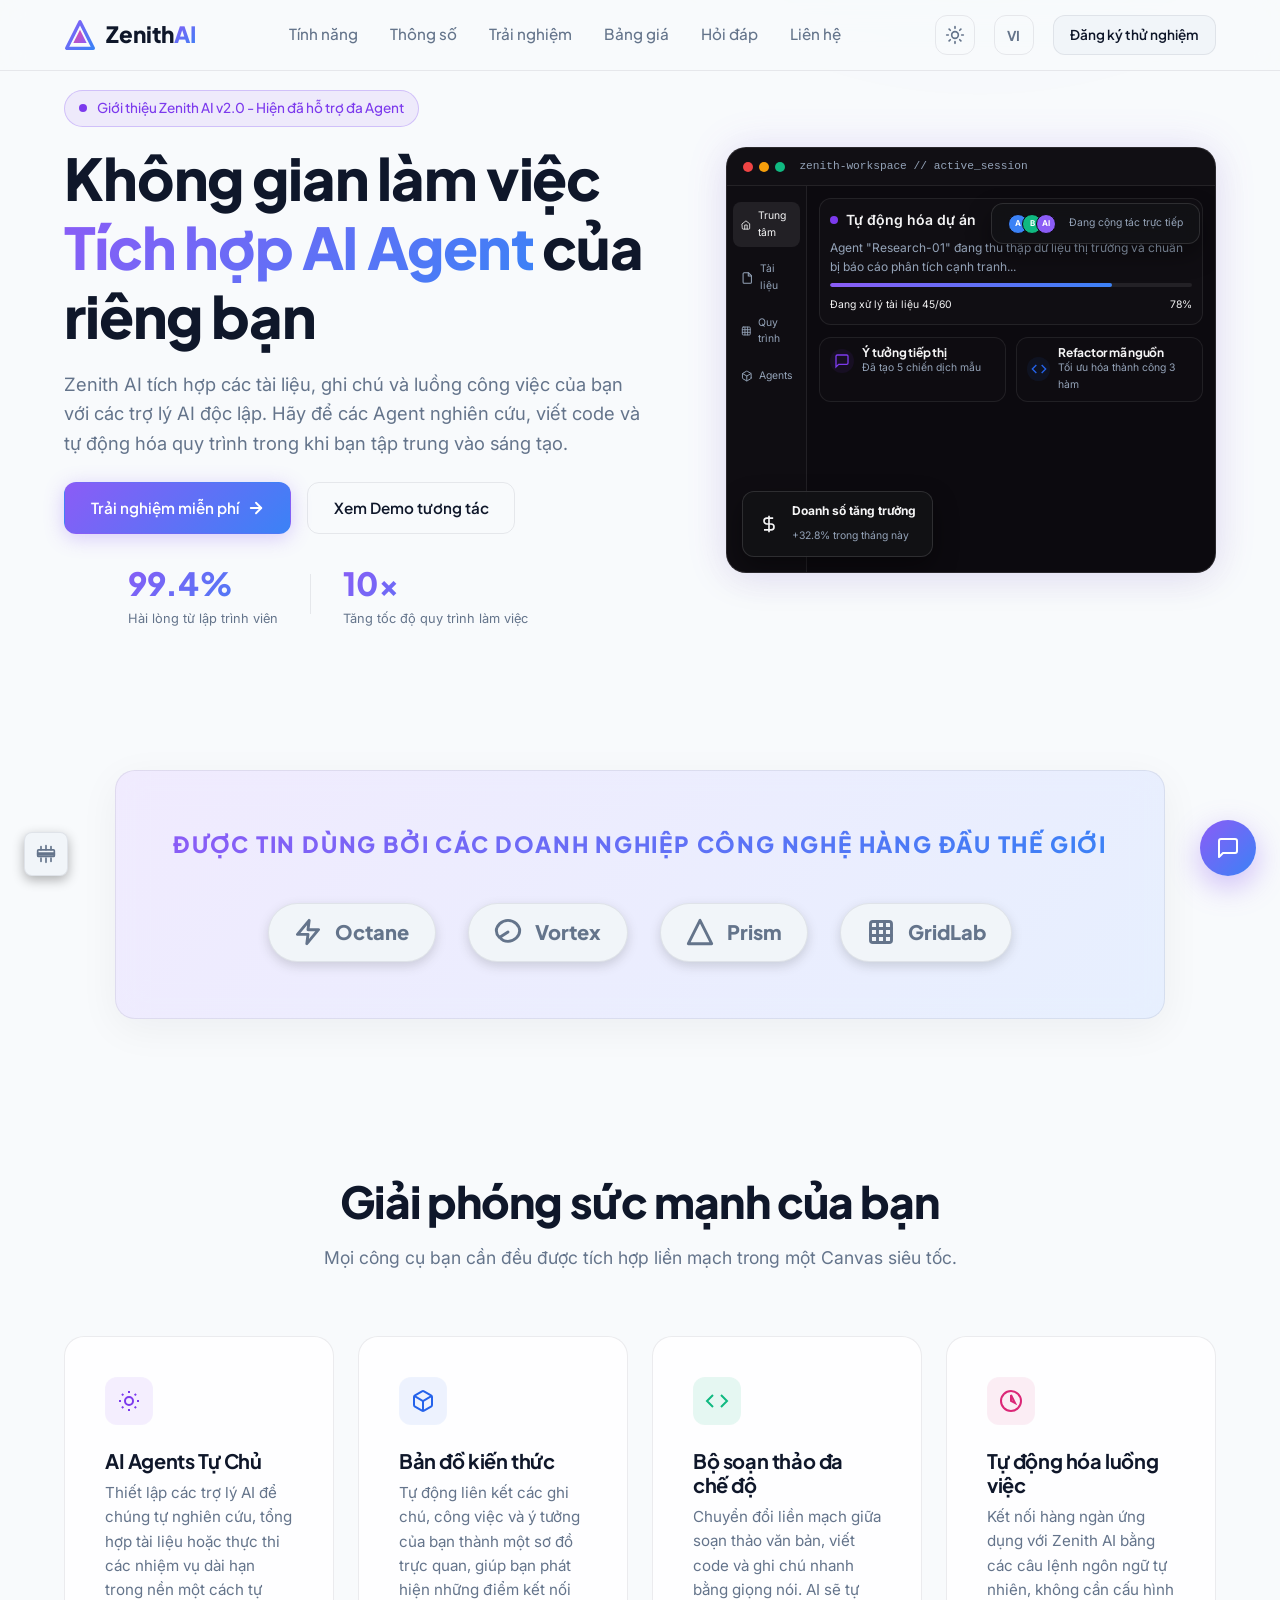
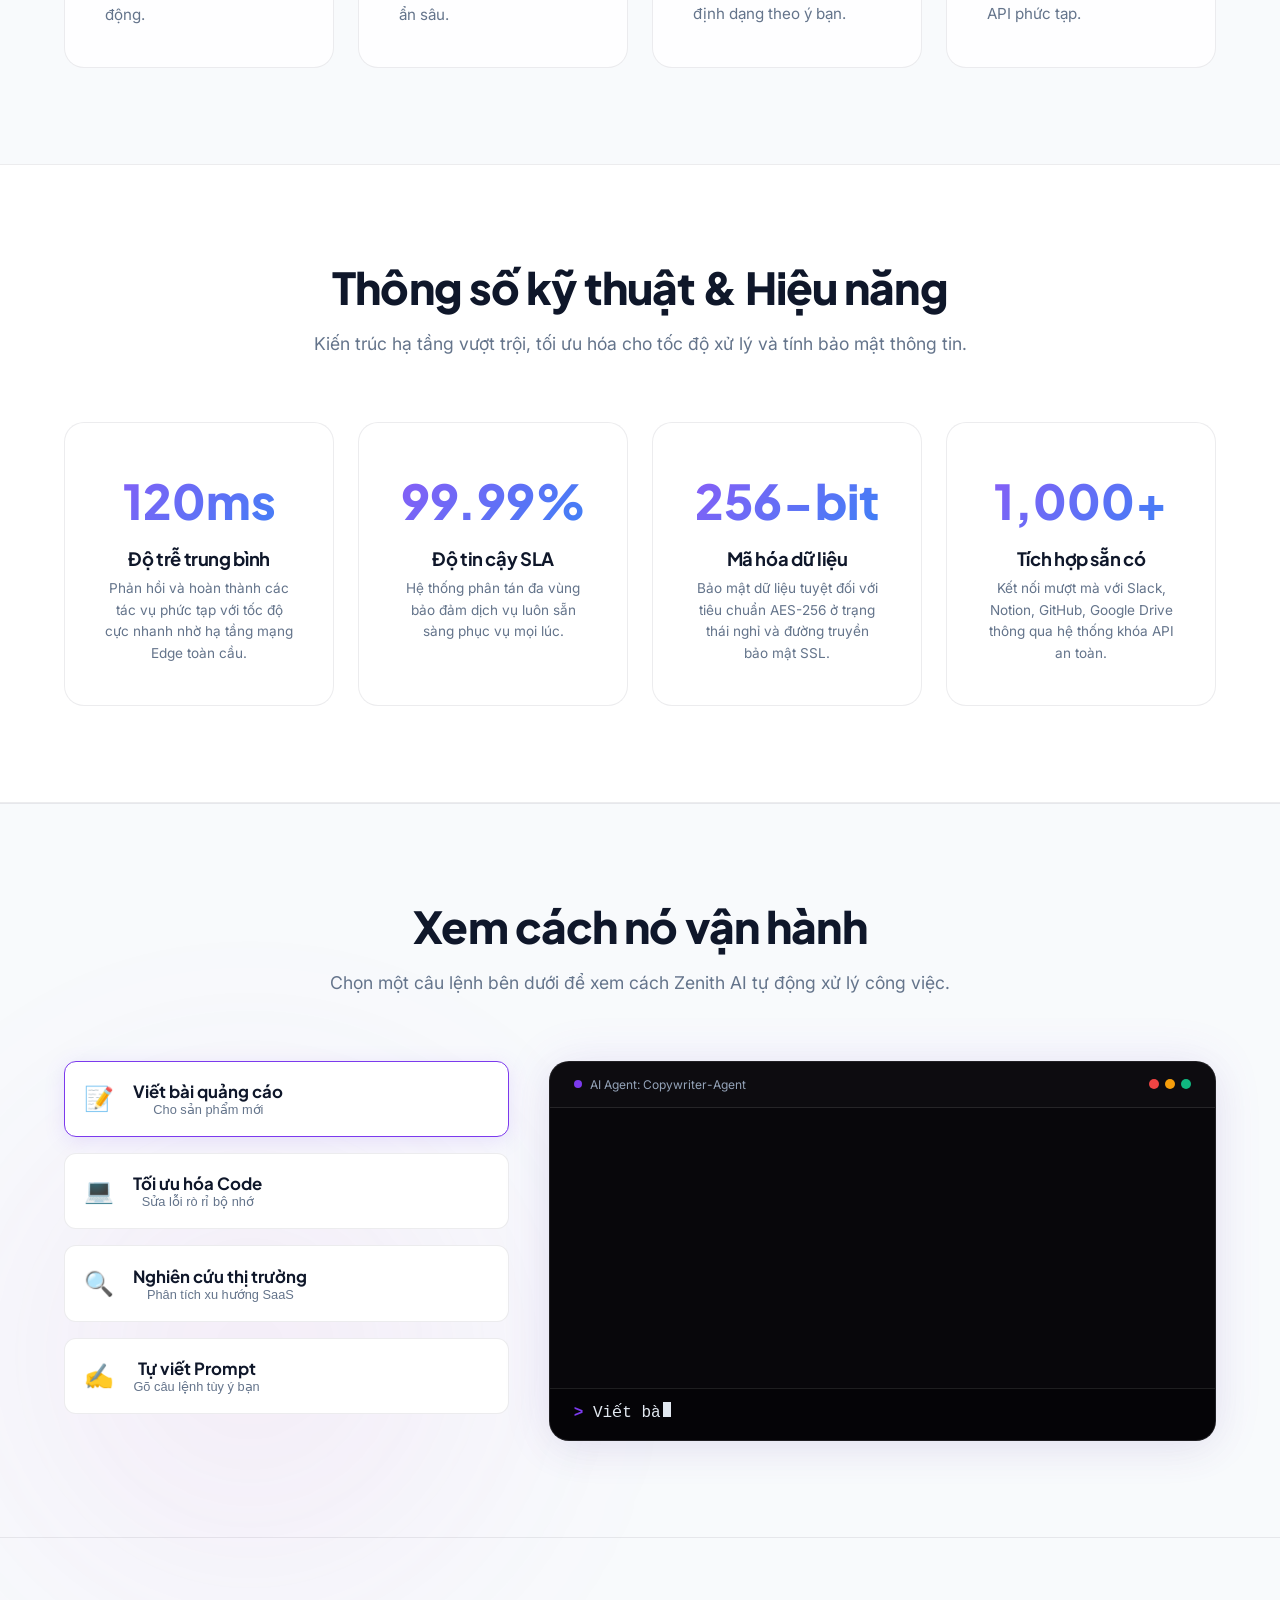
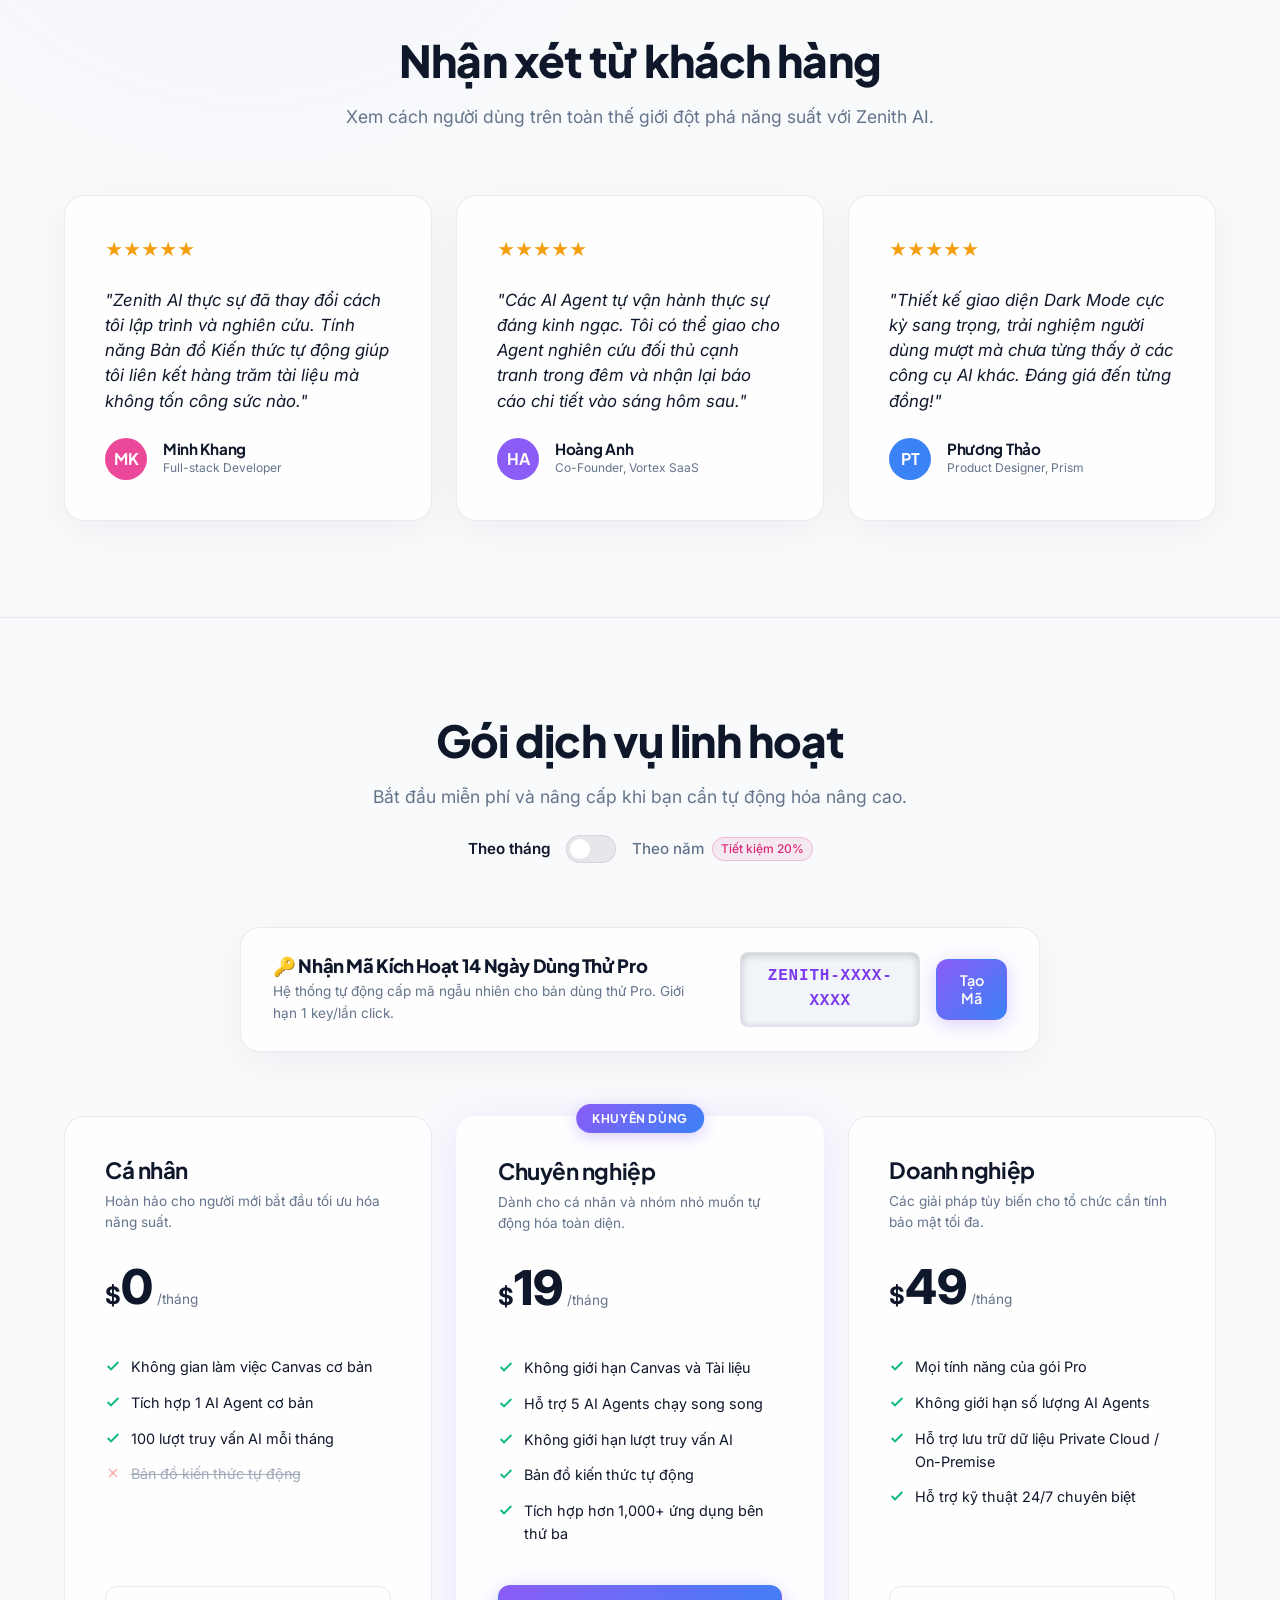
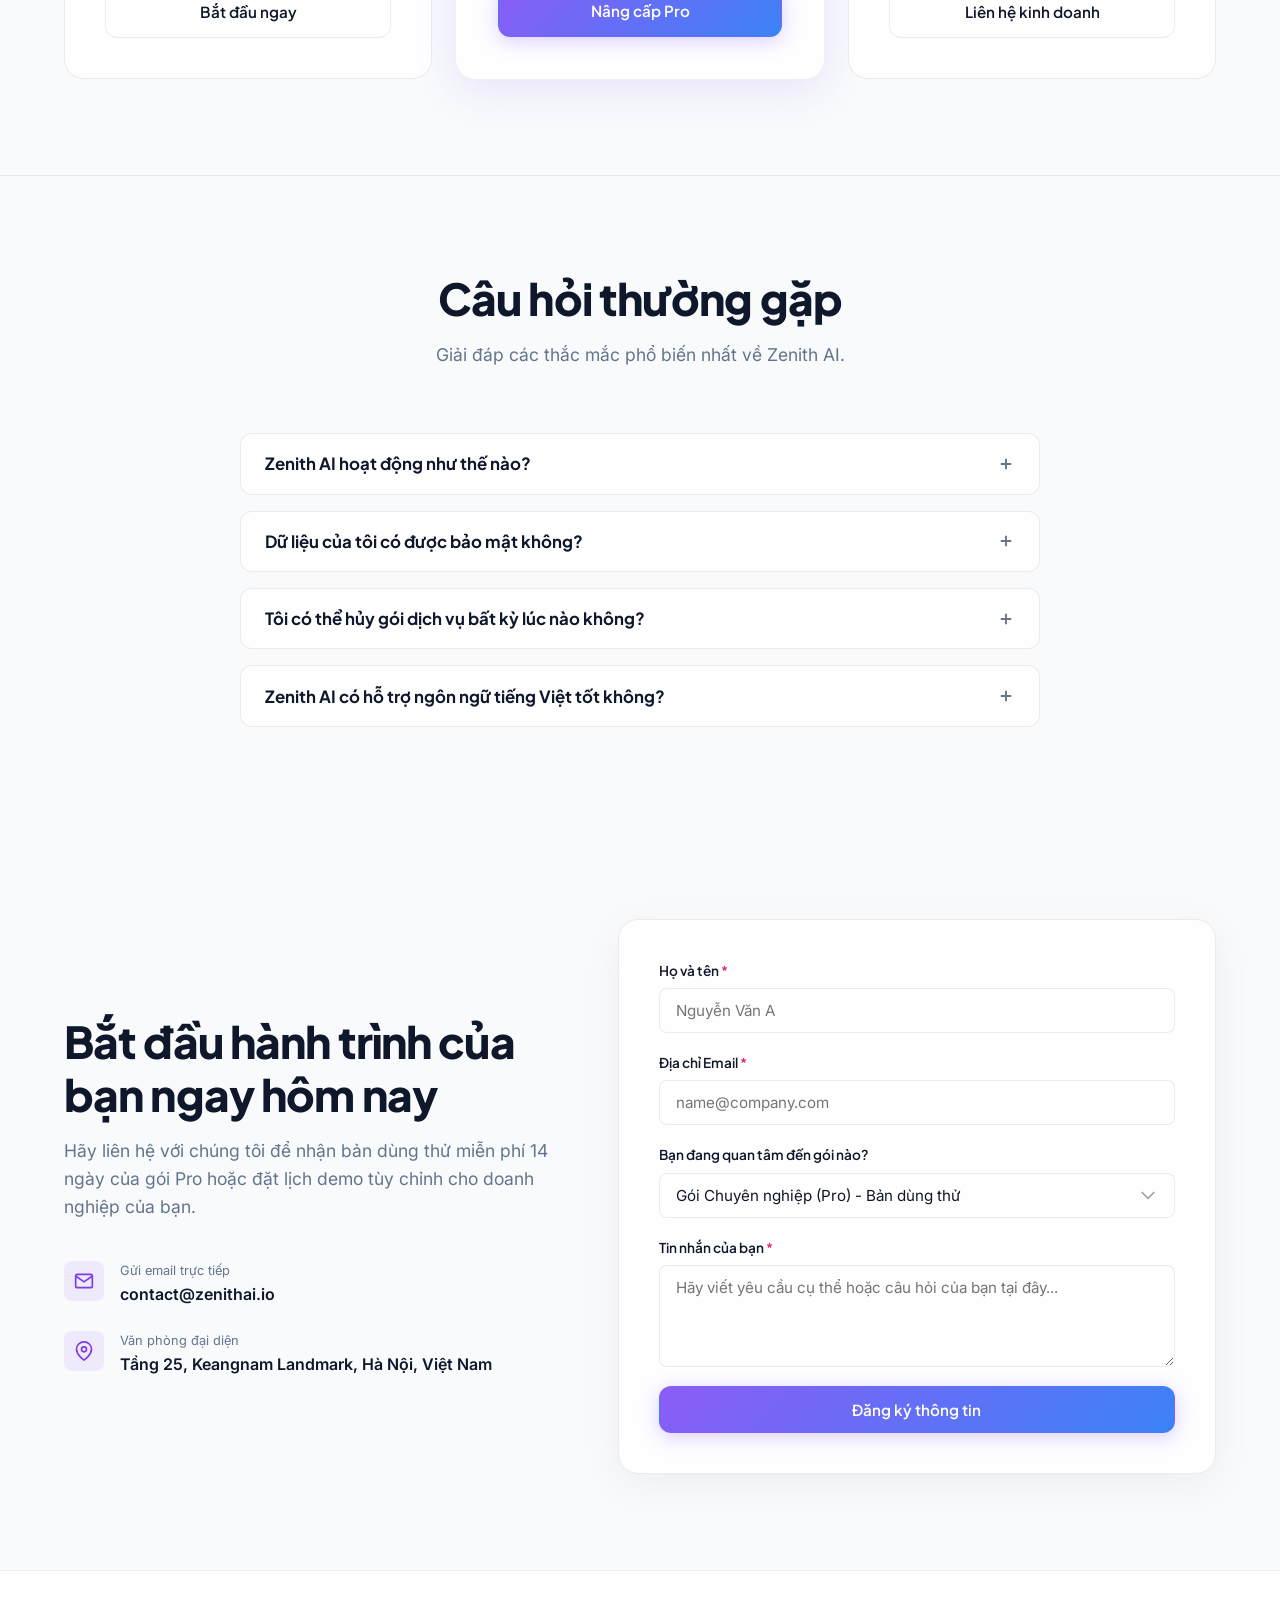
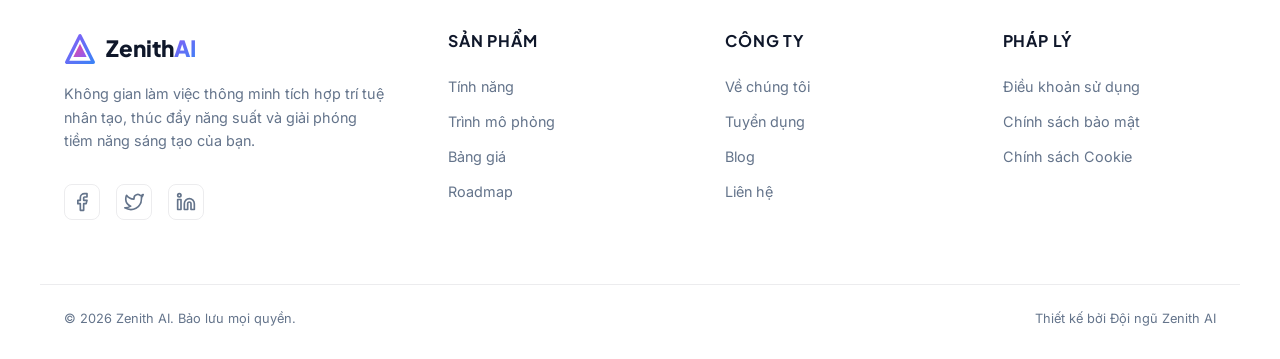
==== commit 19beb105: "revert: load CSS asynchronously to prevent HTML size bloat beyond TCP congestion window (optimizing " ====
--- a/public/index.html
+++ b/public/index.html
@@ -1,4 +1,4 @@
-﻿<!DOCTYPE html>
+<!DOCTYPE html>
 <html lang="vi" data-theme="dark" class="preload">
 <head>
   <meta charset="UTF-8">
@@ -41,10 +41,18 @@
     <link rel="stylesheet" href="https://fonts.googleapis.com/css2?family=Inter:wght@400;500;600;700&family=Plus+Jakarta+Sans:wght@700;800&display=swap">
   </noscript>
 
-  <!-- Inline Styles (Optimized for FCP & 100 PageSpeed) -->
+  <!-- Critical Above-the-fold CSS -->
   <style>
-:root{--font-heading:'Plus Jakarta Sans',-apple-system,BlinkMacSystemFont,"Segoe UI",Roboto,sans-serif;--font-body:'Inter',-apple-system,BlinkMacSystemFont,"Segoe UI",Roboto,sans-serif;--bg-primary:#09090b;--bg-secondary:#121216;--bg-tertiary:#1c1c24;--border-color:rgba(255, 255, 255, 0.08);--border-focus:rgba(139, 92, 246, 0.5);--text-primary:#f4f4f5;--text-muted:#a1a1aa;--text-inverse:#09090b;--accent-purple:#8b5cf6;--accent-blue:#3b82f6;--accent-pink:#ec4899;--accent-green:#10b981;--accent-yellow:#f59e0b;--glow-purple:rgba(139, 92, 246, 0.15);--glow-blue:rgba(59, 82, 246, 0.15);--glow-pink:rgba(236, 72, 153, 0.15);--gradient-primary:linear-gradient(135deg, #8b5cf6 0%, #3b82f6 100%);--gradient-secondary:linear-gradient(135deg, #ec4899 0%, #8b5cf6 100%);--gradient-glow:radial-gradient(circle at center, rgba(139, 92, 246, 0.2) 0%, transparent 60%);--header-bg:rgba(9, 9, 11, 0.7);--card-bg:rgba(20, 20, 25, 0.6);--card-hover-bg:rgba(28, 28, 36, 0.8);--card-shadow:0 8px 30px rgba(0, 0, 0, 0.5);--space-xs:0.5rem;--space-sm:1rem;--space-md:1.5rem;--space-lg:2.5rem;--space-xl:4rem;--space-xxl:6rem;--radius-sm:8px;--radius-md:12px;--radius-lg:20px;--radius-full:9999px;--transition-fast:0.2s cubic-bezier(0.16, 1, 0.3, 1);--transition-normal:0.4s cubic-bezier(0.16, 1, 0.3, 1);--transition-slow:0.8s cubic-bezier(0.16, 1, 0.3, 1)}html[data-theme=light]{--bg-primary:#f8fafc;--bg-secondary:#ffffff;--bg-tertiary:#f1f5f9;--border-color:rgba(15, 23, 42, 0.08);--border-focus:rgba(124, 58, 237, 0.5);--text-primary:#0f172a;--text-muted:#64748b;--text-inverse:#ffffff;--accent-purple:#7c3aed;--accent-blue:#2563eb;--accent-pink:#db2777;--glow-purple:rgba(124, 58, 237, 0.08);--glow-blue:rgba(37, 99, 235, 0.08);--glow-pink:rgba(219, 39, 119, 0.08);--header-bg:rgba(248, 250, 252, 0.8);--card-bg:rgba(255, 255, 255, 0.8);--card-hover-bg:#ffffff;--card-shadow:0 10px 40px rgba(15, 23, 42, 0.05)}*{margin:0;padding:0;box-sizing:border-box}html{scroll-behavior:smooth;font-size:16px;-webkit-font-smoothing:antialiased;width:100%;max-width:100%;overflow-x:clip}body{font-family:var(--font-body);background-color:var(--bg-primary);color:var(--text-primary);line-height:1.6;width:100%;max-width:100%;overflow-x:clip;position:relative;transition:background-color var(--transition-normal),color var(--transition-normal)}.main-footer,main,section{max-width:100%;overflow-x:clip}@supports not (overflow:clip){.main-footer,body,html,main,section{overflow-x:hidden}}.container{width:100%;max-width:1200px;margin:0 auto;padding:0 var(--space-md)}.glow-bg{position:absolute;border-radius:var(--radius-full);filter:blur(120px);z-index:-1;pointer-events:none;opacity:.6;transition:background var(--transition-normal)}.glow-bg-1{width:50vw;height:50vw;max-width:600px;max-height:600px;top:-10%;right:0;background:radial-gradient(circle,rgba(139,92,246,.25) 0,rgba(59,130,246,.1) 70%,transparent 100%)}.glow-bg-2{width:45vw;height:45vw;max-width:500px;max-height:500px;top:40%;left:0;background:radial-gradient(circle,rgba(236,72,153,.15) 0,rgba(139,92,246,.1) 70%,transparent 100%)}h1,h2,h3,h4,h5,h6{font-family:var(--font-heading);font-weight:700;letter-spacing:-.02em;line-height:1.2}.gradient-text{background:var(--gradient-primary);-webkit-background-clip:text;-webkit-text-fill-color:transparent;background-clip:text}p{color:var(--text-muted)}a{color:inherit;text-decoration:none;transition:color var(--transition-fast),opacity var(--transition-fast)}.flex{display:flex}.items-center{align-items:center}.justify-between{justify-content:space-between}.text-center{text-align:center}.gap-2{gap:.5rem}.gap-4{gap:1rem}.font-semibold{font-weight:600}.font-bold{font-weight:700}.text-xs{font-size:.75rem}.text-sm{font-size:.875rem}.text-muted{color:var(--text-muted)}.text-xxs{font-size:.65rem}.block{display:block}.mt-1{margin-top:.25rem}.mt-2{margin-top:.5rem}.hidden{display:none!important}.btn{display:inline-flex;align-items:center;justify-content:center;padding:.8rem 1.6rem;font-family:var(--font-heading);font-weight:600;font-size:.95rem;border-radius:var(--radius-md);border:1px solid transparent;cursor:pointer;transition:transform var(--transition-fast),box-shadow var(--transition-fast),background var(--transition-fast),border var(--transition-fast);gap:.5rem}.btn:active{transform:scale(.98)}.btn-primary{background:var(--gradient-primary);color:#fff;box-shadow:0 4px 20px rgba(139,92,246,.3)}.btn-primary:hover{box-shadow:0 6px 24px rgba(139,92,246,.45);transform:translateY(-2px)}.btn-secondary{background:var(--bg-tertiary);color:var(--text-primary);border-color:var(--border-color)}.btn-secondary:hover{background:var(--border-color);transform:translateY(-2px)}.btn-outline{background:0 0;color:var(--text-primary);border-color:var(--border-color)}.btn-outline:hover{background:var(--border-color);border-color:var(--text-primary);transform:translateY(-2px)}.btn-sm{padding:.5rem 1rem;font-size:.85rem}.btn-full{width:100%}.btn-arrow{width:18px;height:18px;transition:transform var(--transition-fast)}.btn-primary:hover .btn-arrow{transform:translateX(4px)}.main-header{position:fixed;top:0;left:0;width:100%;z-index:100;background-color:var(--header-bg);backdrop-filter:blur(12px);-webkit-backdrop-filter:blur(12px);border-bottom:1px solid var(--border-color);transition:background-color var(--transition-normal),border-bottom var(--transition-normal)}.header-container{height:70px;display:flex;align-items:center;justify-content:space-between}.logo{display:flex;align-items:center;gap:.6rem;font-family:var(--font-heading);font-weight:800;font-size:1.4rem;color:var(--text-primary)}.logo-icon{width:32px;height:32px}.nav-menu ul{list-style:none;display:flex;gap:2rem}.nav-link{font-family:var(--font-heading);font-size:.95rem;font-weight:500;color:var(--text-muted);position:relative}.nav-link.active,.nav-link:hover{color:var(--text-primary)}.nav-link::after{content:'';position:absolute;bottom:-4px;left:0;width:0;height:2px;background:var(--gradient-primary);transition:width var(--transition-fast)}.nav-link.active::after,.nav-link:hover::after{width:100%}.header-actions{display:flex;align-items:center;gap:1.2rem}.theme-toggle{background:0 0;border:1px solid var(--border-color);border-radius:var(--radius-md);width:40px;height:40px;display:flex;align-items:center;justify-content:center;cursor:pointer;color:var(--text-muted);transition:color var(--transition-fast),border-color var(--transition-fast)}.theme-toggle:hover{color:var(--text-primary);border-color:var(--text-primary)}.theme-toggle .sun-icon{display:none;width:20px;height:20px}.theme-toggle .moon-icon{display:block;width:20px;height:20px}html[data-theme=light] .theme-toggle .sun-icon{display:block}html[data-theme=light] .theme-toggle .moon-icon{display:none}.mobile-nav-toggle{display:none;flex-direction:column;justify-content:space-between;width:48px;height:48px;padding:15px 12px;background:0 0;border:none;cursor:pointer;z-index:101}.mobile-nav-toggle span{width:100%;height:2px;background-color:var(--text-primary);border-radius:var(--radius-full);transition:transform var(--transition-fast),opacity var(--transition-fast)}.hero-section{padding-top:90px;padding-bottom:80px;position:relative;overflow:hidden}.hero-container{display:grid;grid-template-columns:1.1fr 0.9fr;align-items:center;gap:var(--space-xl)}.badge{display:inline-flex;align-items:center;gap:.6rem;background:var(--glow-purple);border:1px solid rgba(139,92,246,.3);padding:.4rem .9rem;border-radius:var(--radius-full);font-family:var(--font-heading);font-size:.85rem;font-weight:500;color:var(--accent-purple);margin-bottom:var(--space-sm)}.badge-dot{width:8px;height:8px;background-color:var(--accent-purple);border-radius:var(--radius-full);animation:pulse 2s infinite}.hero-title{font-size:clamp(2.5rem, 4.5vw, 4rem);margin-bottom:1.25rem;font-weight:800}.hero-subtitle{font-size:1.15rem;margin-bottom:var(--space-md);max-width:580px}.hero-actions{display:flex;gap:1rem;margin-bottom:var(--space-md)}.hero-stats{display:flex;align-items:center;gap:2rem;padding-left:4rem}.stat-item{display:flex;flex-direction:column}.stat-number{font-family:var(--font-heading);font-size:2rem;font-weight:800;background:var(--gradient-primary);-webkit-background-clip:text;-webkit-text-fill-color:transparent;background-clip:text}.stat-label{font-size:.8rem;color:var(--text-muted)}.stat-divider{width:1px;height:40px;background-color:var(--border-color)}.hero-visual{display:flex;justify-content:center;position:relative;width:100%;max-width:500px;margin:0 auto}.visual-mockup{width:100%;max-width:500px;aspect-ratio:1.15;background-color:#0c0a0f;border:1px solid rgba(255,255,255,.12);border-radius:var(--radius-lg);box-shadow:var(--card-shadow),0 0 40px rgba(139,92,246,.15);overflow:hidden;position:relative;transition:transform var(--transition-normal);--text-primary:#f4f4f5;--text-muted:#94a3b8;--border-color:rgba(255, 255, 255, 0.08);color:var(--text-primary)}.visual-mockup h1,.visual-mockup h2,.visual-mockup h3,.visual-mockup h4,.visual-mockup h5,.visual-mockup h6{color:var(--text-primary)}.visual-mockup:hover{transform:translateY(-5px) rotateX(1deg) rotateY(-1deg)}.mockup-header{height:38px;background-color:rgba(255,255,255,.02);border-bottom:1px solid var(--border-color);display:flex;align-items:center;padding:0 var(--space-sm);gap:6px}.dot{width:10px;height:10px;border-radius:var(--radius-full)}.dot-red{background-color:#ef4444}.dot-yellow{background-color:#f59e0b}.dot-green{background-color:#10b981}.mockup-title{margin-left:var(--space-xs);font-family:monospace;font-size:.7rem;color:var(--text-muted)}.mockup-content{display:grid;grid-template-columns:80px 1fr;height:calc(100% - 38px)}.mockup-sidebar{background-color:rgba(255,255,255,.01);border-right:1px solid var(--border-color);padding:var(--space-sm) 6px;display:flex;flex-direction:column;gap:.5rem}.sidebar-item{display:flex;align-items:center;gap:.4rem;color:var(--text-muted);font-size:.65rem;padding:6px 8px;border-radius:var(--radius-sm)}.sidebar-item.active{background-color:var(--border-color);color:var(--text-primary)}.sidebar-item svg{width:14px;height:14px}.workspace-main{padding:.75rem;display:flex;flex-direction:column;gap:.75rem}.card-glow-wrapper{position:relative;border-radius:var(--radius-md)}.mockup-card{background-color:rgba(255,255,255,.02);border:1px solid var(--border-color);padding:10px;border-radius:var(--radius-md);display:flex;flex-direction:column;gap:.4rem}.card-header-simple{display:flex;align-items:center;gap:var(--space-xs)}.pulse-indicator{width:8px;height:8px;background-color:var(--accent-purple);border-radius:var(--radius-full);animation:pulse 1.5s infinite}.progress-bar{height:4px;background-color:var(--border-color);border-radius:var(--radius-full);overflow:hidden}.progress-fill{height:100%;background:var(--gradient-primary);border-radius:var(--radius-full)}.mockup-grid{display:grid;grid-template-columns:1fr 1fr;gap:10px}.mockup-card-small{background-color:rgba(255,255,255,.01);border:1px solid var(--border-color);padding:8px 10px;border-radius:var(--radius-md)}.icon-circle{width:24px;height:24px;border-radius:var(--radius-full);display:flex;align-items:center;justify-content:center}.icon-purple{background-color:var(--glow-purple);color:var(--accent-purple)}.icon-blue{background-color:var(--glow-blue);color:var(--accent-blue)}.floating-widget{position:absolute;background-color:rgba(18,18,22,.95);backdrop-filter:blur(8px);-webkit-backdrop-filter:blur(8px);border:1px solid rgba(255,255,255,.12);border-radius:var(--radius-md);padding:.6rem 1rem;display:flex;align-items:center;gap:.8rem;box-shadow:0 10px 25px rgba(0,0,0,.4);animation:float 6s ease-in-out infinite;white-space:nowrap;z-index:5;--text-primary:#f4f4f5;--text-muted:#94a3b8;--border-color:rgba(255, 255, 255, 0.08);color:var(--text-primary)}.widget-1{bottom:15px;left:15px;animation-delay:0s}.widget-2{top:55px;right:15px;animation-delay:2s}.active-avatars{display:flex}.avatar{width:20px;height:20px;border-radius:var(--radius-full);border:1.5px solid #0c0a0f;display:flex;align-items:center;justify-content:center;font-size:8px;color:#fff;margin-left:-6px}.avatar:first-child{margin-left:0}.social-proof-section{padding:60px 0;position:relative;overflow:hidden}.social-proof-wrapper{background:var(--card-bg);border:1px solid var(--border-color);border-radius:var(--radius-lg);padding:3.5rem 2rem;max-width:1050px;margin:0 auto;box-shadow:var(--card-shadow);backdrop-filter:blur(16px);position:relative;z-index:1}.social-proof-wrapper::before{content:'';position:absolute;inset:-1px;background:var(--gradient-primary);border-radius:inherit;z-index:-1;opacity:.12;transition:opacity var(--transition-normal)}.social-proof-wrapper:hover::before{opacity:.25}.section-tagline{font-family:var(--font-heading);font-size:clamp(1.1rem, 2.5vw, 1.4rem);font-weight:800;text-transform:uppercase;letter-spacing:.08em;background:var(--gradient-primary);-webkit-background-clip:text;background-clip:text;-webkit-text-fill-color:transparent;margin-bottom:2.5rem;display:inline-block}.logo-grid{display:flex;flex-wrap:wrap;justify-content:center;align-items:center;gap:clamp(1rem,3vw,2rem)}.company-logo{display:flex;align-items:center;gap:.8rem;background-color:var(--bg-tertiary);border:1px solid var(--border-color);padding:.8rem 1.6rem;border-radius:var(--radius-full);color:var(--text-muted);font-weight:800;font-size:1.25rem;font-family:var(--font-heading);transition:all .3s cubic-bezier(.16, 1, .3, 1);cursor:default;box-shadow:0 4px 12px rgba(0,0,0,.15)}.company-logo svg{width:28px;height:28px;flex-shrink:0;transition:filter .3s ease,transform .3s ease}.company-logo:hover{transform:translateY(-4px)}.company-logo.octane:hover{color:#f59e0b;border-color:rgba(245,158,11,.4);background-color:rgba(245,158,11,.08);box-shadow:0 8px 24px rgba(245,158,11,.2)}.company-logo.octane:hover svg{filter:drop-shadow(0 0 8px rgba(245, 158, 11, .4));transform:rotate(15deg)}.company-logo.vortex:hover{color:#38bdf8;border-color:rgba(56,189,248,.4);background-color:rgba(56,189,248,.08);box-shadow:0 8px 24px rgba(56,189,248,.2)}.company-logo.vortex:hover svg{filter:drop-shadow(0 0 8px rgba(56, 189, 248, .4));transform:rotate(30deg)}.company-logo.prism:hover{color:#a855f7;border-color:rgba(168,85,247,.4);background-color:rgba(168,85,247,.08);box-shadow:0 8px 24px rgba(168,85,247,.2)}.company-logo.prism:hover svg{filter:drop-shadow(0 0 8px rgba(168, 85, 247, .4));transform:scale(1.1)}.company-logo.gridlab:hover{color:#10b981;border-color:rgba(16,185,129,.4);background-color:rgba(16,185,129,.08);box-shadow:0 8px 24px rgba(16,185,129,.2)}.company-logo.gridlab:hover svg{filter:drop-shadow(0 0 8px rgba(16, 185, 129, .4));transform:scale(1.05)}.features-section{padding:var(--space-xxl) 0;position:relative}.section-header{margin-bottom:var(--space-xl)}.section-title{font-size:clamp(2rem, 3.5vw, 2.75rem);font-weight:800;margin-bottom:var(--space-sm)}.section-subtitle{max-width:800px;margin:0 auto;font-size:1.1rem}.features-grid{display:grid;grid-template-columns:repeat(auto-fit,minmax(min(100%,260px),1fr));gap:var(--space-md)}.feature-card{background:var(--card-bg);border:1px solid var(--border-color);padding:var(--space-lg);border-radius:var(--radius-lg);transition:transform var(--transition-normal),background-color var(--transition-normal),border-color var(--transition-normal),box-shadow var(--transition-normal);position:relative;overflow:hidden}.feature-card:hover{background:var(--card-hover-bg);border-color:rgba(139,92,246,.3);transform:translateY(-5px);box-shadow:var(--card-shadow)}.feature-icon-wrapper{width:48px;height:48px;border-radius:var(--radius-md);display:flex;align-items:center;justify-content:center;margin-bottom:var(--space-md);border:1px solid rgba(255,255,255,.05)}.feature-icon{width:24px;height:24px}.purple-glow{background:var(--glow-purple);color:var(--accent-purple)}.blue-glow{background:var(--glow-blue);color:var(--accent-blue)}.green-glow{background:rgba(16,185,129,.1);color:var(--accent-green)}.pink-glow{background:var(--glow-pink);color:var(--accent-pink)}.feature-title{font-size:1.25rem;font-weight:700;margin-bottom:var(--space-xs)}.feature-description{font-size:.95rem}.specs-section{padding:var(--space-xxl) 0;position:relative;background-color:var(--bg-secondary);border-top:1px solid var(--border-color);border-bottom:1px solid var(--border-color)}.specs-grid{display:grid;grid-template-columns:repeat(auto-fit,minmax(min(100%,220px),1fr));gap:var(--space-md);margin-top:var(--space-xl)}.spec-card{background:var(--card-bg);border:1px solid var(--border-color);padding:var(--space-lg);border-radius:var(--radius-lg);text-align:center;transition:transform var(--transition-normal),background-color var(--transition-normal),border-color var(--transition-normal),box-shadow var(--transition-normal)}.spec-card:hover{background:var(--card-hover-bg);border-color:rgba(139,92,246,.3);transform:translateY(-5px);box-shadow:var(--card-shadow)}.spec-value{display:block;font-family:var(--font-heading);font-size:3rem;font-weight:800;background:var(--gradient-primary);-webkit-background-clip:text;-webkit-text-fill-color:transparent;background-clip:text;margin-bottom:var(--space-xs)}.spec-title{font-size:1.15rem;font-weight:700;color:var(--text-primary);margin-bottom:var(--space-xs)}.spec-desc{font-size:.85rem;color:var(--text-muted)}.simulator-section{padding:var(--space-xxl) 0;background-color:rgba(255,255,255,.01);border-top:1px solid var(--border-color);border-bottom:1px solid var(--border-color)}.simulator-container{display:grid;grid-template-columns:0.8fr 1.2fr;gap:var(--space-lg);margin-top:var(--space-xl);align-items:stretch}.simulator-prompts{display:flex;flex-direction:column;gap:var(--space-sm)}.prompt-btn{background:var(--bg-secondary);border:1px solid var(--border-color);border-radius:var(--radius-md);padding:1.2rem;display:flex;align-items:center;gap:1.2rem;cursor:pointer;transition:all var(--transition-fast)}.prompt-btn:hover{background:var(--bg-tertiary);border-color:rgba(255,255,255,.2)}.prompt-btn.active{background:var(--card-hover-bg);border-color:var(--accent-purple);box-shadow:0 4px 20px rgba(139,92,246,.15)}.prompt-icon{font-size:1.5rem}.prompt-title{display:block;font-family:var(--font-heading);font-size:1.05rem;font-weight:700;color:var(--text-primary)}.prompt-desc{font-size:.8rem;color:var(--text-muted)}.simulator-screen{background-color:#08070b;border:1px solid rgba(255,255,255,.1);border-radius:var(--radius-lg);box-shadow:var(--card-shadow),0 0 50px rgba(139,92,246,.1);overflow:hidden;display:flex;flex-direction:column;min-height:380px}.simulator-screen .text-muted{color:#94a3b8!important}.screen-header{padding:.8rem var(--space-md);background-color:rgba(255,255,255,.02);border-bottom:1px solid rgba(255,255,255,.1);display:flex;justify-content:space-between;align-items:center}.screen-indicator{display:flex;align-items:center;gap:.5rem}.screen-controls{display:flex;gap:6px}.screen-body{flex-grow:1;padding:var(--space-md);font-family:monospace,Courier,sans-serif;font-size:.85rem;line-height:1.5;color:#a78bfa;overflow-y:auto;max-height:300px}.terminal-line{margin-bottom:.6rem;display:flex;gap:.5rem}.terminal-prefix{color:var(--accent-pink);user-select:none}.terminal-output{color:#e2e8f0}.terminal-code{background:rgba(255,255,255,.03);border-left:2px solid var(--accent-purple);padding:.4rem .8rem;margin:.4rem 0;border-radius:4px;color:#38bdf8;white-space:pre-wrap;word-wrap:break-word;overflow-x:auto}.screen-footer{padding:.8rem var(--space-md);background-color:rgba(0,0,0,.4);border-top:1px solid rgba(255,255,255,.1)}.simulator-input-simulation{display:flex;align-items:center;gap:.6rem;font-family:monospace}.prompt-symbol{color:var(--accent-purple);font-weight:700}.simulated-input-text{color:#e2e8f0}.typing-cursor{display:inline-block;width:8px;height:15px;background-color:#e2e8f0;animation:blink 1s step-end infinite;margin-left:2px}.testimonials-section{padding:var(--space-xxl) 0}.testimonials-grid{display:grid;grid-template-columns:repeat(auto-fit,minmax(300px,1fr));gap:var(--space-md)}.testimonial-card{background:var(--card-bg);border:1px solid var(--border-color);padding:var(--space-lg);border-radius:var(--radius-lg);box-shadow:var(--card-shadow);display:flex;flex-direction:column;justify-content:space-between;gap:var(--space-md)}.stars{color:var(--accent-yellow);font-size:1.1rem}.testimonial-text{font-style:italic;color:var(--text-primary);font-size:1.05rem;line-height:1.5}.user-info{display:flex;align-items:center;gap:var(--space-sm)}.user-avatar{width:42px;height:42px;border-radius:var(--radius-full);display:flex;align-items:center;justify-content:center;font-family:var(--font-heading);font-weight:700;color:#fff}.user-name{font-size:.95rem;font-weight:700}.user-role{font-size:.75rem;color:var(--text-muted)}.pricing-section{padding:var(--space-xxl) 0;background-color:rgba(255,255,255,.01);border-top:1px solid var(--border-color);border-bottom:1px solid var(--border-color)}.billing-toggle-container{display:flex;align-items:center;justify-content:center;gap:1rem;margin-top:var(--space-md)}.billing-label{font-size:.95rem;font-weight:500;color:var(--text-muted);transition:color var(--transition-fast)}.billing-label.active{color:var(--text-primary);font-weight:600}.discount-badge{background:var(--glow-pink);border:1px solid rgba(236,72,153,.3);color:var(--accent-pink);font-size:.75rem;padding:.2rem .5rem;border-radius:var(--radius-full);margin-left:4px}.billing-switch-btn{width:50px;height:28px;border-radius:var(--radius-full);background-color:var(--border-color);border:1px solid var(--border-color);cursor:pointer;position:relative;transition:background-color var(--transition-fast)}.billing-switch-btn:hover{background-color:rgba(255,255,255,.15)}.switch-dot{position:absolute;top:3px;left:3px;width:20px;height:20px;border-radius:var(--radius-full);background-color:#fff;transition:transform var(--transition-fast)}.billing-switch-btn.active{background:var(--gradient-primary)}.billing-switch-btn.active .switch-dot{transform:translateX(22px)}.pricing-grid{display:grid;grid-template-columns:repeat(auto-fit,minmax(min(100%,280px),1fr));gap:var(--space-md);margin-top:var(--space-xl);align-items:stretch}.pricing-card{background:var(--card-bg);border:1px solid var(--border-color);border-radius:var(--radius-lg);position:relative;transition:transform var(--transition-normal),border-color var(--transition-normal),box-shadow var(--transition-normal);display:flex;flex-direction:column}.pricing-card:hover{transform:translateY(-5px);box-shadow:var(--card-shadow);border-color:rgba(255,255,255,.15)}.pricing-card.featured{background:linear-gradient(var(--bg-secondary),var(--bg-secondary)) padding-box,var(--gradient-primary) border-box;border:2px solid transparent;box-shadow:0 10px 40px rgba(139,92,246,.15)}.popular-badge{position:absolute;top:-14px;left:50%;transform:translateX(-50%);background:var(--gradient-primary);color:#fff;padding:.3rem 1rem;font-family:var(--font-heading);font-size:.75rem;font-weight:700;border-radius:var(--radius-full);text-transform:uppercase;letter-spacing:.05em;box-shadow:0 4px 15px rgba(139,92,246,.3)}.card-inner{padding:var(--space-lg);display:flex;flex-direction:column;flex-grow:1}.plan-name{font-size:1.4rem;font-weight:700;margin-bottom:.4rem}.plan-desc{font-size:.85rem;margin-bottom:var(--space-md);min-height:48px}.plan-price{margin-bottom:var(--space-lg);display:flex;align-items:baseline}.price-currency{font-size:1.5rem;font-weight:700;color:var(--text-primary)}.price-amount{font-size:3rem;font-weight:800;line-height:1;color:var(--text-primary);transition:all var(--transition-fast)}.price-period{font-size:.85rem;color:var(--text-muted);margin-left:.25rem}.plan-features{list-style:none;margin-bottom:var(--space-lg);flex-grow:1;display:flex;flex-direction:column;gap:.8rem}.plan-features li{font-size:.9rem;display:flex;align-items:flex-start;gap:.6rem;color:var(--text-primary)}.plan-features .check-icon{width:16px;height:16px;color:var(--accent-green);flex-shrink:0;margin-top:3px}.plan-features .close-icon{width:16px;height:16px;color:rgba(239,68,68,.5);flex-shrink:0;margin-top:3px}.plan-features li.unsupported{color:var(--text-muted);text-decoration:line-through;opacity:.6}.faq-section{padding:var(--space-xxl) 0}.faq-accordion-container{max-width:800px;margin:var(--space-xl) auto 0;display:flex;flex-direction:column;gap:var(--space-sm)}.faq-item{background:var(--card-bg);border:1px solid var(--border-color);border-radius:var(--radius-md);overflow:hidden;position:relative;transition:border-color var(--transition-normal),transform var(--transition-normal),box-shadow var(--transition-normal)}.faq-item:hover{border-color:rgba(139,92,246,.3);transform:translateY(-2px);box-shadow:0 8px 30px rgba(139,92,246,.05)}.faq-item::after{content:'';position:absolute;left:0;top:0;width:4px;height:0;background:var(--gradient-primary);transition:height .4s cubic-bezier(.16, 1, .3, 1)}.faq-item.faq-open::after{height:100%}.faq-question{width:100%;padding:1.2rem var(--space-md);background:0 0;border:none;text-align:left;font-family:var(--font-heading);font-size:1.05rem;font-weight:700;color:var(--text-primary);cursor:pointer;display:flex;justify-content:space-between;align-items:center;gap:var(--space-md);position:relative;z-index:2}.faq-icon{width:18px;height:18px;display:flex;align-items:center;justify-content:center}.faq-icon-svg{width:100%;height:100%;color:var(--text-muted);transition:transform .4s cubic-bezier(.16, 1, .3, 1),color .4s ease}.faq-line-v{transform-origin:center;transition:transform .4s cubic-bezier(.16, 1, .3, 1),opacity .4s ease}.faq-answer{max-height:0;overflow:hidden;transition:max-height var(--transition-normal) cubic-bezier(.16, 1, .3, 1);padding:0 var(--space-md);position:relative;z-index:2}.faq-answer p{padding-bottom:1.2rem;font-size:.95rem;line-height:1.6;opacity:0;transform:translateY(-8px);transition:transform .4s cubic-bezier(.16, 1, .3, 1),opacity .4s ease}.faq-item.faq-open{background:linear-gradient(135deg,rgba(139,92,246,.05) 0,rgba(59,130,246,.03) 100%);border-color:var(--border-focus);box-shadow:0 10px 30px rgba(139,92,246,.08)}.faq-item.faq-open .faq-icon-svg{transform:rotate(90deg);color:var(--accent-purple)}.faq-item.faq-open .faq-line-v{transform:rotate(90deg);opacity:0}.faq-item.faq-open .faq-answer{max-height:300px}.faq-item.faq-open .faq-answer p{opacity:1;transform:translateY(0)}.contact-section{padding:var(--space-xxl) 0}.contact-container{display:grid;grid-template-columns:0.9fr 1.1fr;gap:var(--space-xl);align-items:center}.contact-details{margin-top:var(--space-lg);display:flex;flex-direction:column;gap:1.5rem}.detail-item{display:flex;align-items:flex-start;gap:var(--space-sm)}.detail-icon{width:40px;height:40px;border-radius:var(--radius-sm);background-color:var(--glow-purple);color:var(--accent-purple);display:flex;align-items:center;justify-content:center;flex-shrink:0}.detail-icon svg{width:20px;height:20px}.detail-label{display:block;font-size:.8rem;color:var(--text-muted)}.detail-value{font-weight:600;color:var(--text-primary)}.contact-card-wrapper{background:var(--card-bg);border:1px solid var(--border-color);padding:var(--space-lg);border-radius:var(--radius-lg);box-shadow:var(--card-shadow);position:relative}.contact-form{display:flex;flex-direction:column;gap:1.2rem}.form-group{display:flex;flex-direction:column;gap:.4rem}.form-label{font-family:var(--font-heading);font-size:.85rem;font-weight:600;color:var(--text-primary)}.required{color:var(--accent-pink)}.form-input{background-color:rgba(255,255,255,.02);border:1px solid var(--border-color);border-radius:var(--radius-sm);padding:.75rem 1rem;font-family:var(--font-body);font-size:.95rem;color:var(--text-primary);outline:0;transition:border-color var(--transition-fast),background-color var(--transition-fast),box-shadow var(--transition-fast)}.form-input:focus{border-color:var(--border-focus);background-color:rgba(255,255,255,.04);box-shadow:0 0 10px rgba(139,92,246,.15)}select.form-input{cursor:pointer;appearance:none;background-image:url("data:image/svg+xml,%3Csvg xmlns='http://www.w3.org/2000/svg' fill='none' viewBox='0 0 24 24' stroke='%23a1a1aa'%3E%3Cpath stroke-linecap='round' stroke-linejoin='round' stroke-width='2' d='M19 9l-7 7-7-7'/%3E%3C/svg%3E");background-repeat:no-repeat;background-position:right 1rem center;background-size:1.25rem;padding-right:2.5rem}select.form-input option{background-color:var(--bg-secondary);color:var(--text-primary)}textarea.form-input{resize:vertical}.loading-spinner{animation:rotate 1s linear infinite;width:20px;height:20px}.loading-spinner circle{stroke-linecap:round;animation:dash 1.5s ease-in-out infinite}.form-status-msg{padding:.8rem 1rem;border-radius:var(--radius-sm);font-size:.9rem;font-weight:500;text-align:center}.form-status-msg.success{background-color:rgba(16,185,129,.1);color:var(--accent-green);border:1px solid rgba(16,185,129,.2)}.form-status-msg.error{background-color:rgba(239,68,68,.1);color:#f87171;border:1px solid rgba(239,68,68,.2)}.main-footer{background-color:var(--bg-secondary);border-top:1px solid var(--border-color);padding:60px 0 30px}.footer-grid{display:grid;grid-template-columns:1.5fr 1fr 1fr 1fr;gap:var(--space-xl);margin-bottom:var(--space-xl)}.footer-brand{display:flex;flex-direction:column;gap:var(--space-sm)}.footer-brand-desc{font-size:.9rem;max-width:320px}.social-links{display:flex;gap:1rem;margin-top:var(--space-sm)}.social-links a{width:36px;height:36px;border-radius:var(--radius-sm);border:1px solid var(--border-color);display:flex;align-items:center;justify-content:center;color:var(--text-muted)}.social-links a:hover{color:var(--text-primary);border-color:var(--text-primary);transform:translateY(-2px)}.footer-title{font-size:1rem;font-weight:700;text-transform:uppercase;letter-spacing:.05em;margin-bottom:var(--space-md)}.footer-links-col ul{list-style:none;display:flex;flex-direction:column;gap:.6rem}.footer-links-col a{font-size:.9rem;color:var(--text-muted)}.footer-links-col a:hover{color:var(--text-primary);padding-left:2px}.footer-bottom{border-top:1px solid var(--border-color);padding-top:var(--space-md);display:flex;justify-content:space-between;align-items:center;font-size:.8rem;color:var(--text-muted);flex-wrap:wrap;gap:var(--space-sm)}@keyframes pulse{0%{transform:scale(.95);box-shadow:0 0 0 0 rgba(139,92,246,.5)}70%{transform:scale(1);box-shadow:0 0 0 8px rgba(139,92,246,0)}100%{transform:scale(.95);box-shadow:0 0 0 0 rgba(139,92,246,0)}}@keyframes float{0%{transform:translateY(0)}50%{transform:translateY(-10px)}100%{transform:translateY(0)}}@keyframes blink{from,to{background-color:transparent}50%{background-color:var(--text-primary)}}@keyframes rotate{100%{transform:rotate(360deg)}}@keyframes dash{0%{stroke-dasharray:1,150;stroke-dashoffset:0}50%{stroke-dasharray:90,150;stroke-dashoffset:-35}100%{stroke-dasharray:90,150;stroke-dashoffset:-124}}.animate-on-scroll{opacity:0;transform:translateY(40px);transition:opacity .7s cubic-bezier(.16, 1, .3, 1),transform .7s cubic-bezier(.16, 1, .3, 1)}.animate-on-scroll.active{opacity:1;transform:translateY(0) scale(1) rotateX(0)}.animate-on-scroll[data-anim=fade-left]{opacity:0;transform:translateX(-60px)}.animate-on-scroll[data-anim=fade-left].active{opacity:1;transform:translateX(0)}.animate-on-scroll[data-anim=fade-right]{opacity:0;transform:translateX(60px)}.animate-on-scroll[data-anim=fade-right].active{opacity:1;transform:translateX(0)}.animate-on-scroll[data-anim=scale-up]{opacity:0;transform:scale(.85)}.animate-on-scroll[data-anim=scale-up].active{opacity:1;transform:scale(1)}.animate-on-scroll[data-anim=flip-up]{opacity:0;transform:perspective(800px) rotateX(15deg) translateY(30px)}.animate-on-scroll[data-anim=flip-up].active{opacity:1;transform:perspective(800px) rotateX(0) translateY(0)}.animate-on-scroll[data-delay="1"]{transition-delay:0.1s}.animate-on-scroll[data-delay="2"]{transition-delay:0.2s}.animate-on-scroll[data-delay="3"]{transition-delay:0.3s}.animate-on-scroll[data-delay="4"]{transition-delay:0.4s}.animate-on-scroll[data-delay="5"]{transition-delay:0.5s}.animate-on-scroll[data-delay="6"]{transition-delay:0.6s}.section-skeleton{display:flex;flex-direction:column;align-items:center;gap:16px;padding:var(--space-lg) var(--space-md)}.section-skeleton .skel-title{width:45%;height:28px;border-radius:6px;background:linear-gradient(90deg,rgba(255,255,255,.04) 25%,rgba(255,255,255,.08) 37%,rgba(255,255,255,.04) 63%);background-size:400% 100%;animation:skeleton-glow 1.4s ease infinite}.section-skeleton .skel-subtitle{width:60%;height:16px;border-radius:4px;background:linear-gradient(90deg,rgba(255,255,255,.04) 25%,rgba(255,255,255,.08) 37%,rgba(255,255,255,.04) 63%);background-size:400% 100%;animation:skeleton-glow 1.4s ease infinite;animation-delay:.15s}.section-skeleton .skel-grid{display:grid;grid-template-columns:repeat(3,1fr);gap:var(--space-md);width:100%;margin-top:var(--space-sm)}.section-skeleton .skel-card{height:160px;border-radius:var(--radius-md);background:linear-gradient(90deg,rgba(255,255,255,.03) 25%,rgba(255,255,255,.06) 37%,rgba(255,255,255,.03) 63%);background-size:400% 100%;animation:skeleton-glow 1.4s ease infinite}.section-skeleton .skel-card:nth-child(2){animation-delay:.2s}.section-skeleton .skel-card:nth-child(3){animation-delay:.4s}html[data-theme=light] .section-skeleton .skel-card,html[data-theme=light] .section-skeleton .skel-subtitle,html[data-theme=light] .section-skeleton .skel-title{background:linear-gradient(90deg,rgba(15,23,42,.04) 25%,rgba(15,23,42,.08) 37%,rgba(15,23,42,.04) 63%);background-size:400% 100%}.section-skeleton.hidden{display:none}.lazy-section-content{transition:opacity .5s ease}.lazy-section-content.lazy-hidden{opacity:0;height:0;overflow:hidden;pointer-events:none}.fade-in-up{opacity:0;transform:translateY(20px);animation:fadeInUp .8s cubic-bezier(.16,1,.3,1) forwards}.hero-content>:first-child{animation-delay:.1s}.hero-content>:nth-child(2){animation-delay:.2s}.hero-content>:nth-child(3){animation-delay:.3s}.hero-content>:nth-child(4){animation-delay:.4s}.hero-content>:nth-child(5){animation-delay:.5s}.hero-visual{animation-delay:.4s}@keyframes fadeInUp{to{opacity:1;transform:translateY(0)}}@media (max-width:992px){.hero-container{grid-template-columns:1fr;gap:var(--space-xl);text-align:center}.hero-content{display:flex;flex-direction:column;align-items:center}.hero-subtitle{margin:0 auto var(--space-lg)}.hero-actions{justify-content:center}.hero-stats{justify-content:center;padding-left:0}.simulator-container{grid-template-columns:1fr}.simulator-prompts{flex-direction:row;overflow-x:auto;padding-bottom:.5rem}.prompt-btn{flex-shrink:0;padding:.8rem 1.2rem}.contact-container{grid-template-columns:1fr;gap:var(--space-xl)}.footer-grid{grid-template-columns:1fr 1fr}}@media (max-width:768px){.container{padding:0 1.25rem}.hide-mobile{display:none!important}.mobile-nav-toggle{display:flex}.theme-toggle{width:48px;height:48px}.nav-menu{position:fixed;top:70px;left:0;width:100%;height:calc(100vh - 70px);background-color:var(--bg-primary);padding:var(--space-xl) var(--space-md);border-top:1px solid var(--border-color);transform:translateX(-100%);transition:transform var(--transition-normal)}.nav-menu.active{transform:translateX(0)}.nav-menu ul{flex-direction:column;gap:.75rem}.nav-menu ul li{width:100%}.nav-link{font-size:1.2rem;display:block;width:100%;padding:.8rem 1rem;border-radius:var(--radius-sm)}.nav-link:active{background-color:var(--bg-secondary)}.animate-on-scroll[data-anim=fade-left],.animate-on-scroll[data-anim=fade-right]{transform:translateY(32px)}.animate-on-scroll[data-anim=fade-left].active,.animate-on-scroll[data-anim=fade-right].active{transform:translateY(0)}.mobile-menu-open .mobile-nav-toggle span:first-child{transform:translateY(8px) rotate(45deg)}.mobile-menu-open .mobile-nav-toggle span:nth-child(2){opacity:0}.mobile-menu-open .mobile-nav-toggle span:nth-child(3){transform:translateY(-8px) rotate(-45deg)}.footer-grid{grid-template-columns:1fr;gap:var(--space-lg)}.footer-links-col ul{gap:.8rem}.footer-links-col a{display:inline-block;padding:8px 0}}.debug-panel{position:fixed;bottom:24px;left:24px;z-index:1050;display:flex;flex-direction:column;align-items:flex-start;font-family:'Courier New',Courier,monospace}.debug-toggle-btn{width:44px;height:44px;border-radius:var(--radius-sm);background:var(--bg-tertiary);border:1px solid var(--border-color);color:var(--text-muted);cursor:pointer;display:flex;align-items:center;justify-content:center;box-shadow:0 4px 12px rgba(0,0,0,.3);transition:all var(--transition-fast);position:relative}.debug-toggle-btn:hover{color:var(--accent-purple);border-color:var(--accent-purple);transform:translateY(-2px)}.debug-toggle-btn .bug-icon{width:20px;height:20px}.debug-toggle-btn .tooltip{position:absolute;left:54px;top:50%;transform:translateY(-50%);background-color:var(--bg-secondary);color:var(--text-primary);padding:4px 8px;border-radius:4px;font-size:.75rem;border:1px solid var(--border-color);white-space:nowrap;pointer-events:none;opacity:0;transition:opacity var(--transition-fast)}.debug-toggle-btn:hover .tooltip{opacity:1}.debug-console{display:none;width:300px;height:200px;background-color:rgba(9,9,11,.95);backdrop-filter:blur(8px);border:1px solid var(--border-color);border-radius:var(--radius-md);margin-top:10px;box-shadow:0 10px 30px rgba(0,0,0,.5);flex-direction:column;overflow:hidden}.debug-panel.active .debug-console{display:flex}.debug-panel.active .debug-toggle-btn{color:var(--accent-purple);border-color:var(--accent-purple);background:var(--bg-secondary)}.console-header{padding:6px 12px;background-color:var(--bg-secondary);border-bottom:1px solid var(--border-color);display:flex;justify-content:space-between;align-items:center;font-size:.7rem;font-weight:700;color:var(--text-muted)}#console-clear-btn{background:0 0;border:none;color:var(--accent-pink);cursor:pointer;font-size:.7rem}#console-clear-btn:hover{text-decoration:underline}.console-logs{flex-grow:1;overflow-y:auto;padding:8px;display:flex;flex-direction:column;gap:4px}.log-line{font-size:.7rem;line-height:1.3;word-break:break-all}.log-line.system{color:#888}.log-line.scroll{color:#a855f7}.log-line.click{color:#3b82f6}.log-line.form{color:#10b981}@media (max-width:480px){.debug-console{width:calc(100vw - 32px);height:150px}}@keyframes slideInLeft{from{transform:translateX(-120%);opacity:0}to{transform:translateX(0);opacity:1}}.cart-drawer{position:fixed;top:0;right:0;width:100%;height:100%;z-index:1100;visibility:hidden;overflow:hidden;transition:visibility var(--transition-normal)}.cart-drawer.active{visibility:visible}.cart-drawer-overlay{position:absolute;top:0;left:0;width:100%;height:100%;background-color:rgba(0,0,0,.6);backdrop-filter:blur(4px);opacity:0;transition:opacity var(--transition-normal)}.cart-drawer.active .cart-drawer-overlay{opacity:1}.cart-drawer-content{position:absolute;top:0;right:0;width:100%;max-width:420px;height:100%;background-color:var(--bg-secondary);border-left:1px solid var(--border-color);box-shadow:-10px 0 40px rgba(0,0,0,.3);display:flex;flex-direction:column;transform:translateX(100%);transition:transform var(--transition-normal)}.cart-drawer.active .cart-drawer-content{transform:translateX(0)}.cart-drawer-header{padding:var(--space-md);border-bottom:1px solid var(--border-color);display:flex;justify-content:space-between;align-items:center}.cart-drawer-header h3{font-size:1.25rem;font-weight:800}.cart-close-btn{background:0 0;border:none;font-size:2rem;color:var(--text-muted);cursor:pointer;line-height:1;width:44px;height:44px;display:flex;align-items:center;justify-content:center}.cart-close-btn:hover{color:var(--text-primary)}.cart-drawer-body{flex-grow:1;overflow-y:auto;padding:var(--space-md);display:flex;flex-direction:column;gap:var(--space-md)}.cart-plan-info{background:var(--bg-tertiary);padding:var(--space-md);border-radius:var(--radius-md);border:1px solid var(--border-color)}.cart-plan-info h4{font-size:1.15rem;font-weight:700;margin-bottom:var(--space-xs)}.cart-plan-price{font-size:1.75rem;font-weight:800;color:var(--text-primary)}.cart-plan-price .period{font-size:.9rem;color:var(--text-muted);font-weight:500}.cart-addons-section h5,.cart-favorites-section h5,.cart-history-section h5{font-size:.9rem;text-transform:uppercase;letter-spacing:.05em;color:var(--text-muted);margin-top:var(--space-md);margin-bottom:var(--space-xs);font-weight:700}.addon-option{display:flex;align-items:center;gap:12px;padding:10px 12px;background:var(--bg-secondary);border:1px solid var(--border-color);border-radius:var(--radius-sm);margin-bottom:8px;cursor:pointer;transition:border-color var(--transition-fast),background var(--transition-fast)}.addon-option:hover{border-color:rgba(139,92,246,.3);background:var(--bg-tertiary)}.addon-checkbox{width:18px;height:18px;accent-color:var(--accent-purple);cursor:pointer}.addon-option label{cursor:pointer;flex-grow:1;font-size:.85rem;color:var(--text-primary)}.cart-total-section{border-top:1px solid var(--border-color);border-bottom:1px solid var(--border-color);padding:var(--space-md) 0;display:flex;flex-direction:column;gap:8px}.total-row{display:flex;justify-content:space-between;font-size:.95rem;color:var(--text-muted)}.total-row span:last-child{color:var(--text-primary)}.total-row.grand-total{font-size:1.2rem;font-weight:800;color:var(--accent-purple)}.total-row.grand-total span{color:var(--accent-purple)!important}.cart-actions{display:flex;flex-direction:column;gap:10px}.cart-items-list{list-style:none;display:flex;flex-direction:column;gap:8px;padding-left:0}.cart-item{display:flex;justify-content:space-between;align-items:center;padding:8px 12px;background:var(--bg-tertiary);border-radius:var(--radius-sm);font-size:.85rem;border:1px solid var(--border-color)}.cart-item-title{font-weight:600;color:var(--text-primary)}.cart-item-action{color:var(--accent-purple);cursor:pointer;font-size:.8rem;font-weight:700}.cart-item-action:hover{text-decoration:underline}.chatbot-container{position:fixed;bottom:24px;right:24px;z-index:1000;display:flex;flex-direction:column;align-items:flex-end}.chatbot-toggle-btn{width:56px;height:56px;border-radius:var(--radius-full);background:var(--gradient-primary);color:#fff;border:none;box-shadow:0 10px 30px rgba(139,92,246,.4);cursor:pointer;display:flex;align-items:center;justify-content:center;transition:transform var(--transition-fast),box-shadow var(--transition-fast);position:relative}.chatbot-toggle-btn:hover{transform:scale(1.05);box-shadow:0 12px 35px rgba(139,92,246,.5)}.chatbot-toggle-btn svg{width:24px;height:24px;transition:transform var(--transition-fast)}.chatbot-unread-dot{position:absolute;top:0;right:0;width:12px;height:12px;background-color:#ef4444;border-radius:var(--radius-full);border:2px solid var(--bg-secondary);display:none}.chatbot-window{position:absolute;bottom:72px;right:0;width:350px;height:480px;background-color:var(--bg-secondary);border:1px solid var(--border-color);border-radius:var(--radius-lg);box-shadow:0 15px 50px rgba(0,0,0,.3);display:flex;flex-direction:column;overflow:hidden;transform:translateY(20px) scale(.9);opacity:0;pointer-events:none;transition:transform var(--transition-normal),opacity var(--transition-normal);z-index:1001}html[data-theme=light] .chatbot-window{box-shadow:0 15px 50px rgba(15,23,42,.1)}.chatbot-container.active .chatbot-window{transform:translateY(0) scale(1);opacity:1;pointer-events:auto}@media (max-width:480px){.chatbot-window{width:calc(100vw - 32px);right:-8px;bottom:72px;height:420px}}.chatbot-header{padding:16px;background:var(--gradient-primary);color:#fff}.chatbot-brand{display:flex;align-items:center;gap:12px}.chatbot-avatar-dot{width:10px;height:10px;background-color:#10b981;border-radius:var(--radius-full);border:2px solid #fff;animation:pulse 1.5s infinite}.chatbot-brand h4{font-size:.95rem;font-weight:700;color:#fff;margin:0}.chatbot-brand .status{font-size:.75rem;opacity:.8}.chatbot-messages{flex-grow:1;overflow-y:auto;padding:16px;display:flex;flex-direction:column;gap:12px;background-color:var(--bg-primary)}.chat-msg{display:flex;flex-direction:column;max-width:85%}.chat-msg.bot{align-self:flex-start}.chat-msg.user{align-self:flex-end}.msg-bubble{padding:10px 14px;border-radius:var(--radius-md);font-size:.85rem;line-height:1.4;white-space:pre-wrap}.chat-msg.bot .msg-bubble{background-color:var(--bg-secondary);color:var(--text-primary);border:1px solid var(--border-color);border-bottom-left-radius:4px}.chat-msg.user .msg-bubble{background:var(--gradient-primary);color:#fff;border-bottom-right-radius:4px}.chat-quick-options{display:flex;flex-direction:column;gap:6px;margin-top:6px}.quick-opt-btn{background-color:var(--bg-secondary);border:1px solid var(--border-color);padding:10px 14px;border-radius:var(--radius-full);font-size:.85rem;color:var(--text-primary);cursor:pointer;text-align:left;transition:all var(--transition-fast);min-height:40px}.quick-opt-btn:hover{border-color:var(--accent-purple);background-color:var(--glow-purple);transform:translateY(-1px)}.chatbot-input-area{padding:12px;border-top:1px solid var(--border-color);display:flex;gap:8px;background-color:var(--bg-secondary)}.chatbot-input-area input{flex-grow:1;border:1px solid var(--border-color);background-color:var(--bg-primary);color:var(--text-primary);padding:10px 16px;border-radius:var(--radius-full);font-size:.85rem}.chatbot-input-area input:focus{outline:0;border-color:var(--accent-purple)}#chatbot-send-btn{width:40px;height:40px;border-radius:var(--radius-full);background-color:var(--accent-purple);color:#fff;border:none;cursor:pointer;display:flex;align-items:center;justify-content:center;transition:background-color var(--transition-fast)}#chatbot-send-btn:hover{background-color:#6d28d9}.send-icon{width:16px;height:16px}.typing-indicator{display:flex;gap:4px;padding:4px 8px}.typing-dot{width:6px;height:6px;background-color:var(--text-muted);border-radius:var(--radius-full);animation:typing 1s infinite alternate}.typing-dot:nth-child(2){animation-delay:.2s}.typing-dot:nth-child(3){animation-delay:.4s}@keyframes typing{from{transform:translateY(0)}to{transform:translateY(-4px)}}.simulator-skeleton{display:flex;flex-direction:column;gap:12px;padding:var(--space-xs);width:100%}.skeleton-line{height:16px;background:linear-gradient(90deg,rgba(255,255,255,.05) 25%,rgba(255,255,255,.1) 37%,rgba(255,255,255,.05) 63%);background-size:400% 100%;border-radius:4px;animation:skeleton-glow 1.4s ease infinite}html[data-theme=light] .skeleton-line{background:linear-gradient(90deg,rgba(15,23,42,.05) 25%,rgba(15,23,42,.1) 37%,rgba(15,23,42,.05) 63%);background-size:400% 100%}.skeleton-line.short{width:40%}.skeleton-line.medium{width:70%}.skeleton-line.long{width:95%}@keyframes skeleton-glow{0%{background-position:100% 50%}100%{background-position:0 50%}}.feature-card,.pricing-card,.spec-card{position:relative;background:radial-gradient(350px circle at var(--mouse-x,-9999px) var(--mouse-y,-9999px),rgba(139,92,246,.08),transparent 80%),var(--card-bg)!important;transition:transform var(--transition-normal),box-shadow var(--transition-normal),border-color var(--transition-normal),background var(--transition-fast)!important}html[data-theme=light] .feature-card,html[data-theme=light] .pricing-card,html[data-theme=light] .spec-card{background:radial-gradient(350px circle at var(--mouse-x,-9999px) var(--mouse-y,-9999px),rgba(139,92,246,.04),transparent 80%),var(--card-bg)!important}.simulator-custom-input{background:0 0;border:none;color:#e2e8f0;font-family:monospace;font-size:.95rem;width:100%;outline:0}.scroll-progress-bar{position:fixed;top:0;left:0;width:0%;height:3px;background:var(--gradient-primary);z-index:10000;transition:width .1s ease}.scroll-to-top-btn{position:fixed;bottom:90px;right:24px;width:44px;height:44px;border-radius:var(--radius-sm);background:var(--bg-secondary);border:1px solid var(--border-color);color:var(--text-primary);cursor:pointer;display:flex;align-items:center;justify-content:center;box-shadow:0 4px 12px rgba(0,0,0,.3);z-index:999;opacity:0;visibility:hidden;transition:opacity .3s ease,visibility .3s ease,transform .3s ease,background .3s ease,border-color .3s ease}.scroll-to-top-btn.visible{opacity:1;visibility:visible}.scroll-to-top-btn:hover{transform:translateY(-3px);border-color:var(--accent-purple);background:var(--bg-tertiary)}.scroll-to-top-btn svg{width:20px;height:20px}.license-generator-container{max-width:800px;margin:0 auto 3rem;z-index:1;position:relative}.license-generator-card{background:var(--card-bg);border:1px solid var(--border-color);border-radius:var(--radius-lg);padding:1.5rem 2rem;display:flex;justify-content:space-between;align-items:center;gap:2rem;backdrop-filter:blur(12px);box-shadow:var(--card-shadow)}.gen-left{text-align:left}.gen-left h4{font-family:var(--font-heading);font-size:1.15rem;font-weight:800;margin-bottom:.25rem;color:var(--text-primary)}.gen-left p{font-size:.85rem;color:var(--text-muted)}.gen-right{display:flex;align-items:center;gap:1rem}.key-display-box{background-color:var(--bg-tertiary);border:1px solid var(--border-color);padding:.7rem 1.2rem;border-radius:var(--radius-sm);font-family:monospace;font-weight:700;font-size:1rem;color:var(--accent-purple);min-width:180px;text-align:center;letter-spacing:.05em;box-shadow:inset 0 2px 8px rgba(0,0,0,.2);transition:all .3s ease}.key-display-box.generating{color:var(--accent-pink);border-color:var(--accent-pink)}#generate-key-btn{padding:.7rem 1.4rem;font-size:.9rem;min-height:auto}@media (max-width:768px){.license-generator-card{flex-direction:column;gap:1.2rem;text-align:center;padding:1.5rem}.gen-left{text-align:center}.gen-right{width:100%;flex-direction:column;gap:.8rem}.key-display-box{width:100%}#generate-key-btn{width:100%}}
+    :root{--font-heading:'Plus Jakarta Sans',-apple-system,BlinkMacSystemFont,"Segoe UI",Roboto,sans-serif;--font-body:'Inter',-apple-system,BlinkMacSystemFont,"Segoe UI",Roboto,sans-serif;--bg-primary:#09090b;--bg-secondary:#121216;--bg-tertiary:#1c1c24;--border-color:rgba(255, 255, 255, 0.08);--border-focus:rgba(139, 92, 246, 0.5);--text-primary:#f4f4f5;--text-muted:#a1a1aa;--text-inverse:#09090b;--accent-purple:#8b5cf6;--accent-blue:#3b82f6;--accent-pink:#ec4899;--accent-green:#10b981;--accent-yellow:#f59e0b;--glow-purple:rgba(139, 92, 246, 0.15);--glow-blue:rgba(59, 82, 246, 0.15);--glow-pink:rgba(236, 72, 153, 0.15);--gradient-primary:linear-gradient(135deg, #8b5cf6 0%, #3b82f6 100%);--gradient-secondary:linear-gradient(135deg, #ec4899 0%, #8b5cf6 100%);--gradient-glow:radial-gradient(circle at center, rgba(139, 92, 246, 0.2) 0%, transparent 60%);--header-bg:rgba(9, 9, 11, 0.7);--card-bg:rgba(20, 20, 25, 0.6);--card-hover-bg:rgba(28, 28, 36, 0.8);--card-shadow:0 8px 30px rgba(0, 0, 0, 0.5);--space-xs:0.5rem;--space-sm:1rem;--space-md:1.5rem;--space-lg:2.5rem;--space-xl:4rem;--space-xxl:6rem;--radius-sm:8px;--radius-md:12px;--radius-lg:20px;--radius-full:9999px;--transition-fast:0.2s cubic-bezier(0.16, 1, 0.3, 1);--transition-normal:0.4s cubic-bezier(0.16, 1, 0.3, 1);--transition-slow:0.8s cubic-bezier(0.16, 1, 0.3, 1)}html[data-theme=light]{--bg-primary:#f8fafc;--bg-secondary:#ffffff;--bg-tertiary:#f1f5f9;--border-color:rgba(15, 23, 42, 0.08);--border-focus:rgba(124, 58, 237, 0.5);--text-primary:#0f172a;--text-muted:#64748b;--text-inverse:#ffffff;--accent-purple:#7c3aed;--accent-blue:#2563eb;--accent-pink:#db2777;--glow-purple:rgba(124, 58, 237, 0.08);--glow-blue:rgba(37, 99, 235, 0.08);--glow-pink:rgba(219, 39, 119, 0.08);--header-bg:rgba(248, 250, 252, 0.8);--card-bg:rgba(255, 255, 255, 0.8);--card-hover-bg:#ffffff;--card-shadow:0 10px 40px rgba(15, 23, 42, 0.05)}*{margin:0;padding:0;box-sizing:border-box}html{scroll-behavior:smooth;font-size:16px;-webkit-font-smoothing:antialiased}body{font-family:var(--font-body);background-color:var(--bg-primary);color:var(--text-primary);line-height:1.6;overflow-x:hidden;position:relative;transition:background-color var(--transition-normal),color var(--transition-normal)}.container{width:100%;max-width:1200px;margin:0 auto;padding:0 var(--space-md)}.glow-bg{position:absolute;border-radius:var(--radius-full);filter:blur(120px);z-index:-1;pointer-events:none;opacity:.6;transition:background var(--transition-normal)}.glow-bg-1{width:50vw;height:50vw;max-width:600px;max-height:600px;top:-10%;right:-5%;background:radial-gradient(circle,rgba(139,92,246,.25) 0,rgba(59,130,246,.1) 70%,transparent 100%)}.glow-bg-2{width:45vw;height:45vw;max-width:500px;max-height:500px;top:40%;left:-10%;background:radial-gradient(circle,rgba(236,72,153,.15) 0,rgba(139,92,246,.1) 70%,transparent 100%)}h1,h2,h3,h4,h5,h6{font-family:var(--font-heading);font-weight:700;letter-spacing:-.02em;line-height:1.2}.gradient-text{background:var(--gradient-primary);-webkit-background-clip:text;-webkit-text-fill-color:transparent;background-clip:text}p{color:var(--text-muted)}a{color:inherit;text-decoration:none;transition:color var(--transition-fast),opacity var(--transition-fast)}.flex{display:flex}.items-center{align-items:center}.justify-between{justify-content:space-between}.text-center{text-align:center}.gap-2{gap:.5rem}.gap-4{gap:1rem}.font-semibold{font-weight:600}.font-bold{font-weight:700}.text-xs{font-size:.75rem}.text-sm{font-size:.875rem}.text-muted{color:var(--text-muted)}.text-xxs{font-size:.65rem}.block{display:block}.mt-1{margin-top:.25rem}.mt-2{margin-top:.5rem}.hidden{display:none!important}.btn{display:inline-flex;align-items:center;justify-content:center;padding:.8rem 1.6rem;font-family:var(--font-heading);font-weight:600;font-size:.95rem;border-radius:var(--radius-md);border:1px solid transparent;cursor:pointer;transition:transform var(--transition-fast),box-shadow var(--transition-fast),background var(--transition-fast),border var(--transition-fast);gap:.5rem}.btn:active{transform:scale(.98)}.btn-primary{background:var(--gradient-primary);color:#fff;box-shadow:0 4px 20px rgba(139,92,246,.3)}.btn-primary:hover{box-shadow:0 6px 24px rgba(139,92,246,.45);transform:translateY(-2px)}.btn-secondary{background:var(--bg-tertiary);color:var(--text-primary);border-color:var(--border-color)}.btn-secondary:hover{background:var(--border-color);transform:translateY(-2px)}.btn-outline{background:0 0;color:var(--text-primary);border-color:var(--border-color)}.btn-outline:hover{background:var(--border-color);border-color:var(--text-primary);transform:translateY(-2px)}.btn-sm{padding:.5rem 1rem;font-size:.85rem}.btn-full{width:100%}.btn-arrow{width:18px;height:18px;transition:transform var(--transition-fast)}.btn-primary:hover .btn-arrow{transform:translateX(4px)}.main-header{position:fixed;top:0;left:0;width:100%;z-index:100;background-color:var(--header-bg);backdrop-filter:blur(12px);-webkit-backdrop-filter:blur(12px);border-bottom:1px solid var(--border-color);transition:background-color var(--transition-normal),border-bottom var(--transition-normal)}.header-container{height:70px;display:flex;align-items:center;justify-content:space-between}.logo{display:flex;align-items:center;gap:.6rem;font-family:var(--font-heading);font-weight:800;font-size:1.4rem;color:var(--text-primary)}.logo-icon{width:32px;height:32px}.nav-menu ul{list-style:none;display:flex;gap:2rem}.nav-link{font-family:var(--font-heading);font-size:.95rem;font-weight:500;color:var(--text-muted);position:relative}.nav-link.active,.nav-link:hover{color:var(--text-primary)}.nav-link::after{content:'';position:absolute;bottom:-4px;left:0;width:0;height:2px;background:var(--gradient-primary);transition:width var(--transition-fast)}.nav-link:hover::after,.nav-link.active::after{width:100%}.header-actions{display:flex;align-items:center;gap:1.2rem}.theme-toggle{background:0 0;border:1px solid var(--border-color);border-radius:var(--radius-md);width:40px;height:40px;display:flex;align-items:center;justify-content:center;cursor:pointer;color:var(--text-muted);transition:color var(--transition-fast),border-color var(--transition-fast)}.theme-toggle:hover{color:var(--text-primary);border-color:var(--text-primary)}.theme-toggle .sun-icon{display:none;width:20px;height:20px}.theme-toggle .moon-icon{display:block;width:20px;height:20px}html[data-theme=light] .theme-toggle .sun-icon{display:block}html[data-theme=light] .theme-toggle .moon-icon{display:none}.mobile-nav-toggle{display:none;flex-direction:column;justify-content:space-between;width:48px;height:48px;padding:15px 12px;background:0 0;border:none;cursor:pointer;z-index:101}.mobile-nav-toggle span{width:100%;height:2px;background-color:var(--text-primary);border-radius:var(--radius-full);transition:transform var(--transition-fast),opacity var(--transition-fast)}.hero-section{padding-top:90px;padding-bottom:80px;position:relative;overflow:hidden}.hero-container{display:grid;grid-template-columns:1.1fr 0.9fr;align-items:center;gap:var(--space-xl)}.badge{display:inline-flex;align-items:center;gap:.6rem;background:var(--glow-purple);border:1px solid rgba(139,92,246,.3);padding:.4rem .9rem;border-radius:var(--radius-full);font-family:var(--font-heading);font-size:.85rem;font-weight:500;color:var(--accent-purple);margin-bottom:var(--space-sm)}.badge-dot{width:8px;height:8px;background-color:var(--accent-purple);border-radius:var(--radius-full);animation:pulse 2s infinite}.hero-title{font-size:clamp(2.5rem, 4.5vw, 4rem);margin-bottom:1.25rem;font-weight:800}.hero-subtitle{font-size:1.15rem;margin-bottom:var(--space-md);max-width:580px}.hero-actions{display:flex;gap:1rem;margin-bottom:var(--space-md)}.hero-stats{display:flex;align-items:center;gap:2rem;padding-left:4rem}.stat-item{display:flex;flex-direction:column}.stat-number{font-family:var(--font-heading);font-size:2rem;font-weight:800;background:var(--gradient-primary);-webkit-background-clip:text;-webkit-text-fill-color:transparent;background-clip:text}.stat-label{font-size:.8rem;color:var(--text-muted)}.stat-divider{width:1px;height:40px;background-color:var(--border-color)}.hero-visual{display:flex;justify-content:center;position:relative;width:100%;max-width:500px;margin:0 auto}.visual-mockup{width:100%;max-width:500px;aspect-ratio:1.15;background-color:#0c0a0f;border:1px solid rgba(255,255,255,.12);border-radius:var(--radius-lg);box-shadow:var(--card-shadow),0 0 40px rgba(139,92,246,.15);overflow:hidden;position:relative;transition:transform var(--transition-normal);--text-primary:#f4f4f5;--text-muted:#94a3b8;--border-color:rgba(255, 255, 255, 0.08);color:var(--text-primary)}.visual-mockup h1,.visual-mockup h2,.visual-mockup h3,.visual-mockup h4,.visual-mockup h5,.visual-mockup h6{color:var(--text-primary)}.visual-mockup:hover{transform:translateY(-5px) rotateX(1deg) rotateY(-1deg)}.mockup-header{height:38px;background-color:rgba(255,255,255,.02);border-bottom:1px solid var(--border-color);display:flex;align-items:center;padding:0 var(--space-sm);gap:6px}.dot{width:10px;height:10px;border-radius:var(--radius-full)}.dot-red{background-color:#ef4444}.dot-yellow{background-color:#f59e0b}.dot-green{background-color:#10b981}.mockup-title{margin-left:var(--space-xs);font-family:monospace;font-size:.7rem;color:var(--text-muted)}.mockup-content{display:grid;grid-template-columns:80px 1fr;height:calc(100% - 38px)}.mockup-sidebar{background-color:rgba(255,255,255,.01);border-right:1px solid var(--border-color);padding:var(--space-sm) 6px;display:flex;flex-direction:column;gap:.5rem}.sidebar-item{display:flex;align-items:center;gap:.4rem;color:var(--text-muted);font-size:.65rem;padding:6px 8px;border-radius:var(--radius-sm)}.sidebar-item.active{background-color:var(--border-color);color:var(--text-primary)}.sidebar-item svg{width:14px;height:14px}.workspace-main{padding:.75rem;display:flex;flex-direction:column;gap:.75rem}.card-glow-wrapper{position:relative;border-radius:var(--radius-md)}.mockup-card{background-color:rgba(255,255,255,.02);border:1px solid var(--border-color);padding:10px;border-radius:var(--radius-md);display:flex;flex-direction:column;gap:.4rem}.card-header-simple{display:flex;align-items:center;gap:var(--space-xs)}.pulse-indicator{width:8px;height:8px;background-color:var(--accent-purple);border-radius:var(--radius-full);animation:pulse 1.5s infinite}.progress-bar{height:4px;background-color:var(--border-color);border-radius:var(--radius-full);overflow:hidden}.progress-fill{height:100%;background:var(--gradient-primary);border-radius:var(--radius-full)}.mockup-grid{display:grid;grid-template-columns:1fr 1fr;gap:10px}@keyframes pulse{0%{transform:scale(.95);box-shadow:0 0 0 0 rgba(139,92,246,.5)}70%{transform:scale(1);box-shadow:0 0 0 8px rgba(139,92,246,0)}100%{transform:scale(.95);box-shadow:0 0 0 0 rgba(139,92,246,0)}}@keyframes float{0%{transform:translateY(0)}50%{transform:translateY(-10px)}100%{transform:translateY(0)}}@keyframes blink{from,to{background-color:transparent}50%{background-color:var(--text-primary)}}.fade-in-up{opacity:0;transform:translateY(20px);animation:fadeInUp .8s cubic-bezier(.16,1,.3,1) forwards}.hero-content>:first-child{animation-delay:.1s}.hero-content>:nth-child(2){animation-delay:.2s}.hero-content>:nth-child(3){animation-delay:.3s}.hero-content>:nth-child(4){animation-delay:.4s}.hero-content>:nth-child(5){animation-delay:.5s}.hero-visual{animation-delay:.4s}@keyframes fadeInUp{to{opacity:1;transform:translateY(0)}}@media (max-width:992px){.hero-container{grid-template-columns:1fr;gap:var(--space-xl);text-align:center}.hero-content{display:flex;flex-direction:column;align-items:center}.hero-subtitle{margin:0 auto var(--space-lg)}.hero-actions{justify-content:center}.hero-stats{justify-content:center;padding-left:0}.simulator-container{grid-template-columns:1fr}.simulator-prompts{flex-direction:row;overflow-x:auto;padding-bottom:.5rem}.prompt-btn{flex-shrink:0;padding:.8rem 1.2rem}.contact-container{grid-template-columns:1fr;gap:var(--space-xl)}.footer-grid{grid-template-columns:1fr 1fr}}@media (max-width:768px){.container{padding:0 1.25rem}.hide-mobile{display:none!important}.mobile-nav-toggle{display:flex}.theme-toggle{width:48px;height:48px}.nav-menu{position:fixed;top:70px;left:0;width:100%;height:calc(100vh - 70px);background-color:var(--bg-primary);padding:var(--space-xl) var(--space-md);border-top:1px solid var(--border-color);transform:translateX(-100%);transition:transform var(--transition-normal)}.nav-menu.active{transform:translateX(0)}.nav-menu ul{flex-direction:column;gap:.75rem}.nav-menu ul li{width:100%}.nav-link{font-size:1.2rem;display:block;width:100%;padding:.8rem 1rem;border-radius:var(--radius-sm)}.nav-link:active{background-color:var(--bg-secondary)}.mobile-menu-open .mobile-nav-toggle span:first-child{transform:translateY(8px) rotate(45deg)}.mobile-menu-open .mobile-nav-toggle span:nth-child(2){opacity:0}.mobile-menu-open .mobile-nav-toggle span:nth-child(3){transform:translateY(-8px) rotate(-45deg)}.feature-card,.pricing-card,.spec-card{position:relative;background:radial-gradient(350px circle at var(--mouse-x,-9999px) var(--mouse-y,-9999px),rgba(139,92,246,.08),transparent 80%),var(--card-bg)!important;transition:transform var(--transition-normal),box-shadow var(--transition-normal),border-color var(--transition-normal),background var(--transition-fast)!important}html[data-theme=light] .feature-card,html[data-theme=light] .pricing-card,html[data-theme=light] .spec-card{background:radial-gradient(350px circle at var(--mouse-x,-9999px) var(--mouse-y,-9999px),rgba(139,92,246,.04),transparent 80%),var(--card-bg)!important}}
+    .cart-drawer{position:fixed;top:0;right:0;width:100%;height:100%;z-index:1100;visibility:hidden}.cart-drawer-content{position:absolute;top:0;right:0;width:100%;max-width:420px;height:100%;transform:translateX(100%)}.chatbot-window{position:absolute;bottom:72px;right:0;width:350px;height:480px;transform:translateY(20px) scale(.9);opacity:0;pointer-events:none}.debug-console{display:none}.scroll-to-top-btn{position:fixed;bottom:90px;right:24px;opacity:0;visibility:hidden}.preload *{transition:none!important;-webkit-transition:none!important}.faq-accordion-container{display:flex;flex-direction:column;gap:var(--space-sm)}.faq-item{background:var(--card-bg);border:1px solid var(--border-color);border-radius:var(--radius-md);overflow:hidden}.faq-question{width:100%;padding:1.2rem var(--space-md);background:0 0;border:none;display:flex;justify-content:space-between;align-items:center;font-family:var(--font-heading);font-weight:700;color:var(--text-primary)}.faq-icon{width:18px;height:18px;display:flex;align-items:center;justify-content:center}.faq-icon-svg{width:100%;height:100%;color:var(--text-muted)}.faq-answer{max-height:0;overflow:hidden}.css-loading section:not(.hero-section):not(.features-section),.css-loading footer,.css-loading .debug-panel,.css-loading .chatbot-container{opacity:0;visibility:hidden;pointer-events:none}.w-4{width:1rem}.h-4{height:1rem}.w-5{width:1.25rem}.h-5{height:1.25rem}.logo-icon{width:32px;height:32px}.sun-icon,.moon-icon{width:20px;height:20px}.btn-arrow{width:18px;height:18px}.logo-svg{width:24px;height:24px}.feature-icon{width:24px;height:24px}.check-icon,.close-icon{width:16px;height:16px}.bug-icon{width:20px;height:20px}.chat-icon{width:24px;height:24px}.send-icon{width:16px;height:16px}html.preload{scroll-behavior:auto!important}
   </style>
+
+  <!-- Style CSS -->
+  <link rel="preload" href="style.min.css?v=28" as="style">
+  <link rel="stylesheet" href="style.min.css?v=28" media="print" onload="this.media='all';document.body.classList.remove('css-loading')">
+  <noscript>
+    <link rel="stylesheet" href="style.min.css?v=28">
+  </noscript>
 </head>
 <body class="preload">
   <!-- Scroll Progress Indicator Bar -->
--- a/public/style.min.css
+++ b/public/style.min.css
@@ -0,0 +1 @@
+:root{--font-heading:'Plus Jakarta Sans',-apple-system,BlinkMacSystemFont,"Segoe UI",Roboto,sans-serif;--font-body:'Inter',-apple-system,BlinkMacSystemFont,"Segoe UI",Roboto,sans-serif;--bg-primary:#09090b;--bg-secondary:#121216;--bg-tertiary:#1c1c24;--border-color:rgba(255, 255, 255, 0.08);--border-focus:rgba(139, 92, 246, 0.5);--text-primary:#f4f4f5;--text-muted:#a1a1aa;--text-inverse:#09090b;--accent-purple:#8b5cf6;--accent-blue:#3b82f6;--accent-pink:#ec4899;--accent-green:#10b981;--accent-yellow:#f59e0b;--glow-purple:rgba(139, 92, 246, 0.15);--glow-blue:rgba(59, 82, 246, 0.15);--glow-pink:rgba(236, 72, 153, 0.15);--gradient-primary:linear-gradient(135deg, #8b5cf6 0%, #3b82f6 100%);--gradient-secondary:linear-gradient(135deg, #ec4899 0%, #8b5cf6 100%);--gradient-glow:radial-gradient(circle at center, rgba(139, 92, 246, 0.2) 0%, transparent 60%);--header-bg:rgba(9, 9, 11, 0.7);--card-bg:rgba(20, 20, 25, 0.6);--card-hover-bg:rgba(28, 28, 36, 0.8);--card-shadow:0 8px 30px rgba(0, 0, 0, 0.5);--space-xs:0.5rem;--space-sm:1rem;--space-md:1.5rem;--space-lg:2.5rem;--space-xl:4rem;--space-xxl:6rem;--radius-sm:8px;--radius-md:12px;--radius-lg:20px;--radius-full:9999px;--transition-fast:0.2s cubic-bezier(0.16, 1, 0.3, 1);--transition-normal:0.4s cubic-bezier(0.16, 1, 0.3, 1);--transition-slow:0.8s cubic-bezier(0.16, 1, 0.3, 1)}html[data-theme=light]{--bg-primary:#f8fafc;--bg-secondary:#ffffff;--bg-tertiary:#f1f5f9;--border-color:rgba(15, 23, 42, 0.08);--border-focus:rgba(124, 58, 237, 0.5);--text-primary:#0f172a;--text-muted:#64748b;--text-inverse:#ffffff;--accent-purple:#7c3aed;--accent-blue:#2563eb;--accent-pink:#db2777;--glow-purple:rgba(124, 58, 237, 0.08);--glow-blue:rgba(37, 99, 235, 0.08);--glow-pink:rgba(219, 39, 119, 0.08);--header-bg:rgba(248, 250, 252, 0.8);--card-bg:rgba(255, 255, 255, 0.8);--card-hover-bg:#ffffff;--card-shadow:0 10px 40px rgba(15, 23, 42, 0.05)}*{margin:0;padding:0;box-sizing:border-box}html{scroll-behavior:smooth;font-size:16px;-webkit-font-smoothing:antialiased;width:100%;max-width:100%;overflow-x:clip}body{font-family:var(--font-body);background-color:var(--bg-primary);color:var(--text-primary);line-height:1.6;width:100%;max-width:100%;overflow-x:clip;position:relative;transition:background-color var(--transition-normal),color var(--transition-normal)}.main-footer,main,section{max-width:100%;overflow-x:clip}@supports not (overflow:clip){.main-footer,body,html,main,section{overflow-x:hidden}}.container{width:100%;max-width:1200px;margin:0 auto;padding:0 var(--space-md)}.glow-bg{position:absolute;border-radius:var(--radius-full);filter:blur(120px);z-index:-1;pointer-events:none;opacity:.6;transition:background var(--transition-normal)}.glow-bg-1{width:50vw;height:50vw;max-width:600px;max-height:600px;top:-10%;right:0;background:radial-gradient(circle,rgba(139,92,246,.25) 0,rgba(59,130,246,.1) 70%,transparent 100%)}.glow-bg-2{width:45vw;height:45vw;max-width:500px;max-height:500px;top:40%;left:0;background:radial-gradient(circle,rgba(236,72,153,.15) 0,rgba(139,92,246,.1) 70%,transparent 100%)}h1,h2,h3,h4,h5,h6{font-family:var(--font-heading);font-weight:700;letter-spacing:-.02em;line-height:1.2}.gradient-text{background:var(--gradient-primary);-webkit-background-clip:text;-webkit-text-fill-color:transparent;background-clip:text}p{color:var(--text-muted)}a{color:inherit;text-decoration:none;transition:color var(--transition-fast),opacity var(--transition-fast)}.flex{display:flex}.items-center{align-items:center}.justify-between{justify-content:space-between}.text-center{text-align:center}.gap-2{gap:.5rem}.gap-4{gap:1rem}.font-semibold{font-weight:600}.font-bold{font-weight:700}.text-xs{font-size:.75rem}.text-sm{font-size:.875rem}.text-muted{color:var(--text-muted)}.text-xxs{font-size:.65rem}.block{display:block}.mt-1{margin-top:.25rem}.mt-2{margin-top:.5rem}.hidden{display:none!important}.btn{display:inline-flex;align-items:center;justify-content:center;padding:.8rem 1.6rem;font-family:var(--font-heading);font-weight:600;font-size:.95rem;border-radius:var(--radius-md);border:1px solid transparent;cursor:pointer;transition:transform var(--transition-fast),box-shadow var(--transition-fast),background var(--transition-fast),border var(--transition-fast);gap:.5rem}.btn:active{transform:scale(.98)}.btn-primary{background:var(--gradient-primary);color:#fff;box-shadow:0 4px 20px rgba(139,92,246,.3)}.btn-primary:hover{box-shadow:0 6px 24px rgba(139,92,246,.45);transform:translateY(-2px)}.btn-secondary{background:var(--bg-tertiary);color:var(--text-primary);border-color:var(--border-color)}.btn-secondary:hover{background:var(--border-color);transform:translateY(-2px)}.btn-outline{background:0 0;color:var(--text-primary);border-color:var(--border-color)}.btn-outline:hover{background:var(--border-color);border-color:var(--text-primary);transform:translateY(-2px)}.btn-sm{padding:.5rem 1rem;font-size:.85rem}.btn-full{width:100%}.btn-arrow{width:18px;height:18px;transition:transform var(--transition-fast)}.btn-primary:hover .btn-arrow{transform:translateX(4px)}.main-header{position:fixed;top:0;left:0;width:100%;z-index:100;background-color:var(--header-bg);backdrop-filter:blur(12px);-webkit-backdrop-filter:blur(12px);border-bottom:1px solid var(--border-color);transition:background-color var(--transition-normal),border-bottom var(--transition-normal)}.header-container{height:70px;display:flex;align-items:center;justify-content:space-between}.logo{display:flex;align-items:center;gap:.6rem;font-family:var(--font-heading);font-weight:800;font-size:1.4rem;color:var(--text-primary)}.logo-icon{width:32px;height:32px}.nav-menu ul{list-style:none;display:flex;gap:2rem}.nav-link{font-family:var(--font-heading);font-size:.95rem;font-weight:500;color:var(--text-muted);position:relative}.nav-link.active,.nav-link:hover{color:var(--text-primary)}.nav-link::after{content:'';position:absolute;bottom:-4px;left:0;width:0;height:2px;background:var(--gradient-primary);transition:width var(--transition-fast)}.nav-link.active::after,.nav-link:hover::after{width:100%}.header-actions{display:flex;align-items:center;gap:1.2rem}.theme-toggle{background:0 0;border:1px solid var(--border-color);border-radius:var(--radius-md);width:40px;height:40px;display:flex;align-items:center;justify-content:center;cursor:pointer;color:var(--text-muted);transition:color var(--transition-fast),border-color var(--transition-fast)}.theme-toggle:hover{color:var(--text-primary);border-color:var(--text-primary)}.theme-toggle .sun-icon{display:none;width:20px;height:20px}.theme-toggle .moon-icon{display:block;width:20px;height:20px}html[data-theme=light] .theme-toggle .sun-icon{display:block}html[data-theme=light] .theme-toggle .moon-icon{display:none}.mobile-nav-toggle{display:none;flex-direction:column;justify-content:space-between;width:48px;height:48px;padding:15px 12px;background:0 0;border:none;cursor:pointer;z-index:101}.mobile-nav-toggle span{width:100%;height:2px;background-color:var(--text-primary);border-radius:var(--radius-full);transition:transform var(--transition-fast),opacity var(--transition-fast)}.hero-section{padding-top:90px;padding-bottom:80px;position:relative;overflow:hidden}.hero-container{display:grid;grid-template-columns:1.1fr 0.9fr;align-items:center;gap:var(--space-xl)}.badge{display:inline-flex;align-items:center;gap:.6rem;background:var(--glow-purple);border:1px solid rgba(139,92,246,.3);padding:.4rem .9rem;border-radius:var(--radius-full);font-family:var(--font-heading);font-size:.85rem;font-weight:500;color:var(--accent-purple);margin-bottom:var(--space-sm)}.badge-dot{width:8px;height:8px;background-color:var(--accent-purple);border-radius:var(--radius-full);animation:pulse 2s infinite}.hero-title{font-size:clamp(2.5rem, 4.5vw, 4rem);margin-bottom:1.25rem;font-weight:800}.hero-subtitle{font-size:1.15rem;margin-bottom:var(--space-md);max-width:580px}.hero-actions{display:flex;gap:1rem;margin-bottom:var(--space-md)}.hero-stats{display:flex;align-items:center;gap:2rem;padding-left:4rem}.stat-item{display:flex;flex-direction:column}.stat-number{font-family:var(--font-heading);font-size:2rem;font-weight:800;background:var(--gradient-primary);-webkit-background-clip:text;-webkit-text-fill-color:transparent;background-clip:text}.stat-label{font-size:.8rem;color:var(--text-muted)}.stat-divider{width:1px;height:40px;background-color:var(--border-color)}.hero-visual{display:flex;justify-content:center;position:relative;width:100%;max-width:500px;margin:0 auto}.visual-mockup{width:100%;max-width:500px;aspect-ratio:1.15;background-color:#0c0a0f;border:1px solid rgba(255,255,255,.12);border-radius:var(--radius-lg);box-shadow:var(--card-shadow),0 0 40px rgba(139,92,246,.15);overflow:hidden;position:relative;transition:transform var(--transition-normal);--text-primary:#f4f4f5;--text-muted:#94a3b8;--border-color:rgba(255, 255, 255, 0.08);color:var(--text-primary)}.visual-mockup h1,.visual-mockup h2,.visual-mockup h3,.visual-mockup h4,.visual-mockup h5,.visual-mockup h6{color:var(--text-primary)}.visual-mockup:hover{transform:translateY(-5px) rotateX(1deg) rotateY(-1deg)}.mockup-header{height:38px;background-color:rgba(255,255,255,.02);border-bottom:1px solid var(--border-color);display:flex;align-items:center;padding:0 var(--space-sm);gap:6px}.dot{width:10px;height:10px;border-radius:var(--radius-full)}.dot-red{background-color:#ef4444}.dot-yellow{background-color:#f59e0b}.dot-green{background-color:#10b981}.mockup-title{margin-left:var(--space-xs);font-family:monospace;font-size:.7rem;color:var(--text-muted)}.mockup-content{display:grid;grid-template-columns:80px 1fr;height:calc(100% - 38px)}.mockup-sidebar{background-color:rgba(255,255,255,.01);border-right:1px solid var(--border-color);padding:var(--space-sm) 6px;display:flex;flex-direction:column;gap:.5rem}.sidebar-item{display:flex;align-items:center;gap:.4rem;color:var(--text-muted);font-size:.65rem;padding:6px 8px;border-radius:var(--radius-sm)}.sidebar-item.active{background-color:var(--border-color);color:var(--text-primary)}.sidebar-item svg{width:14px;height:14px}.workspace-main{padding:.75rem;display:flex;flex-direction:column;gap:.75rem}.card-glow-wrapper{position:relative;border-radius:var(--radius-md)}.mockup-card{background-color:rgba(255,255,255,.02);border:1px solid var(--border-color);padding:10px;border-radius:var(--radius-md);display:flex;flex-direction:column;gap:.4rem}.card-header-simple{display:flex;align-items:center;gap:var(--space-xs)}.pulse-indicator{width:8px;height:8px;background-color:var(--accent-purple);border-radius:var(--radius-full);animation:pulse 1.5s infinite}.progress-bar{height:4px;background-color:var(--border-color);border-radius:var(--radius-full);overflow:hidden}.progress-fill{height:100%;background:var(--gradient-primary);border-radius:var(--radius-full)}.mockup-grid{display:grid;grid-template-columns:1fr 1fr;gap:10px}.mockup-card-small{background-color:rgba(255,255,255,.01);border:1px solid var(--border-color);padding:8px 10px;border-radius:var(--radius-md)}.icon-circle{width:24px;height:24px;border-radius:var(--radius-full);display:flex;align-items:center;justify-content:center}.icon-purple{background-color:var(--glow-purple);color:var(--accent-purple)}.icon-blue{background-color:var(--glow-blue);color:var(--accent-blue)}.floating-widget{position:absolute;background-color:rgba(18,18,22,.95);backdrop-filter:blur(8px);-webkit-backdrop-filter:blur(8px);border:1px solid rgba(255,255,255,.12);border-radius:var(--radius-md);padding:.6rem 1rem;display:flex;align-items:center;gap:.8rem;box-shadow:0 10px 25px rgba(0,0,0,.4);animation:float 6s ease-in-out infinite;white-space:nowrap;z-index:5;--text-primary:#f4f4f5;--text-muted:#94a3b8;--border-color:rgba(255, 255, 255, 0.08);color:var(--text-primary)}.widget-1{bottom:15px;left:15px;animation-delay:0s}.widget-2{top:55px;right:15px;animation-delay:2s}.active-avatars{display:flex}.avatar{width:20px;height:20px;border-radius:var(--radius-full);border:1.5px solid #0c0a0f;display:flex;align-items:center;justify-content:center;font-size:8px;color:#fff;margin-left:-6px}.avatar:first-child{margin-left:0}.social-proof-section{padding:60px 0;position:relative;overflow:hidden}.social-proof-wrapper{background:var(--card-bg);border:1px solid var(--border-color);border-radius:var(--radius-lg);padding:3.5rem 2rem;max-width:1050px;margin:0 auto;box-shadow:var(--card-shadow);backdrop-filter:blur(16px);position:relative;z-index:1}.social-proof-wrapper::before{content:'';position:absolute;inset:-1px;background:var(--gradient-primary);border-radius:inherit;z-index:-1;opacity:.12;transition:opacity var(--transition-normal)}.social-proof-wrapper:hover::before{opacity:.25}.section-tagline{font-family:var(--font-heading);font-size:clamp(1.1rem, 2.5vw, 1.4rem);font-weight:800;text-transform:uppercase;letter-spacing:.08em;background:var(--gradient-primary);-webkit-background-clip:text;background-clip:text;-webkit-text-fill-color:transparent;margin-bottom:2.5rem;display:inline-block}.logo-grid{display:flex;flex-wrap:wrap;justify-content:center;align-items:center;gap:clamp(1rem,3vw,2rem)}.company-logo{display:flex;align-items:center;gap:.8rem;background-color:var(--bg-tertiary);border:1px solid var(--border-color);padding:.8rem 1.6rem;border-radius:var(--radius-full);color:var(--text-muted);font-weight:800;font-size:1.25rem;font-family:var(--font-heading);transition:all .3s cubic-bezier(.16, 1, .3, 1);cursor:default;box-shadow:0 4px 12px rgba(0,0,0,.15)}.company-logo svg{width:28px;height:28px;flex-shrink:0;transition:filter .3s ease,transform .3s ease}.company-logo:hover{transform:translateY(-4px)}.company-logo.octane:hover{color:#f59e0b;border-color:rgba(245,158,11,.4);background-color:rgba(245,158,11,.08);box-shadow:0 8px 24px rgba(245,158,11,.2)}.company-logo.octane:hover svg{filter:drop-shadow(0 0 8px rgba(245, 158, 11, .4));transform:rotate(15deg)}.company-logo.vortex:hover{color:#38bdf8;border-color:rgba(56,189,248,.4);background-color:rgba(56,189,248,.08);box-shadow:0 8px 24px rgba(56,189,248,.2)}.company-logo.vortex:hover svg{filter:drop-shadow(0 0 8px rgba(56, 189, 248, .4));transform:rotate(30deg)}.company-logo.prism:hover{color:#a855f7;border-color:rgba(168,85,247,.4);background-color:rgba(168,85,247,.08);box-shadow:0 8px 24px rgba(168,85,247,.2)}.company-logo.prism:hover svg{filter:drop-shadow(0 0 8px rgba(168, 85, 247, .4));transform:scale(1.1)}.company-logo.gridlab:hover{color:#10b981;border-color:rgba(16,185,129,.4);background-color:rgba(16,185,129,.08);box-shadow:0 8px 24px rgba(16,185,129,.2)}.company-logo.gridlab:hover svg{filter:drop-shadow(0 0 8px rgba(16, 185, 129, .4));transform:scale(1.05)}.features-section{padding:var(--space-xxl) 0;position:relative}.section-header{margin-bottom:var(--space-xl)}.section-title{font-size:clamp(2rem, 3.5vw, 2.75rem);font-weight:800;margin-bottom:var(--space-sm)}.section-subtitle{max-width:800px;margin:0 auto;font-size:1.1rem}.features-grid{display:grid;grid-template-columns:repeat(auto-fit,minmax(min(100%,260px),1fr));gap:var(--space-md)}.feature-card{background:var(--card-bg);border:1px solid var(--border-color);padding:var(--space-lg);border-radius:var(--radius-lg);transition:transform var(--transition-normal),background-color var(--transition-normal),border-color var(--transition-normal),box-shadow var(--transition-normal);position:relative;overflow:hidden}.feature-card:hover{background:var(--card-hover-bg);border-color:rgba(139,92,246,.3);transform:translateY(-5px);box-shadow:var(--card-shadow)}.feature-icon-wrapper{width:48px;height:48px;border-radius:var(--radius-md);display:flex;align-items:center;justify-content:center;margin-bottom:var(--space-md);border:1px solid rgba(255,255,255,.05)}.feature-icon{width:24px;height:24px}.purple-glow{background:var(--glow-purple);color:var(--accent-purple)}.blue-glow{background:var(--glow-blue);color:var(--accent-blue)}.green-glow{background:rgba(16,185,129,.1);color:var(--accent-green)}.pink-glow{background:var(--glow-pink);color:var(--accent-pink)}.feature-title{font-size:1.25rem;font-weight:700;margin-bottom:var(--space-xs)}.feature-description{font-size:.95rem}.specs-section{padding:var(--space-xxl) 0;position:relative;background-color:var(--bg-secondary);border-top:1px solid var(--border-color);border-bottom:1px solid var(--border-color)}.specs-grid{display:grid;grid-template-columns:repeat(auto-fit,minmax(min(100%,220px),1fr));gap:var(--space-md);margin-top:var(--space-xl)}.spec-card{background:var(--card-bg);border:1px solid var(--border-color);padding:var(--space-lg);border-radius:var(--radius-lg);text-align:center;transition:transform var(--transition-normal),background-color var(--transition-normal),border-color var(--transition-normal),box-shadow var(--transition-normal)}.spec-card:hover{background:var(--card-hover-bg);border-color:rgba(139,92,246,.3);transform:translateY(-5px);box-shadow:var(--card-shadow)}.spec-value{display:block;font-family:var(--font-heading);font-size:3rem;font-weight:800;background:var(--gradient-primary);-webkit-background-clip:text;-webkit-text-fill-color:transparent;background-clip:text;margin-bottom:var(--space-xs)}.spec-title{font-size:1.15rem;font-weight:700;color:var(--text-primary);margin-bottom:var(--space-xs)}.spec-desc{font-size:.85rem;color:var(--text-muted)}.simulator-section{padding:var(--space-xxl) 0;background-color:rgba(255,255,255,.01);border-top:1px solid var(--border-color);border-bottom:1px solid var(--border-color)}.simulator-container{display:grid;grid-template-columns:0.8fr 1.2fr;gap:var(--space-lg);margin-top:var(--space-xl);align-items:stretch}.simulator-prompts{display:flex;flex-direction:column;gap:var(--space-sm)}.prompt-btn{background:var(--bg-secondary);border:1px solid var(--border-color);border-radius:var(--radius-md);padding:1.2rem;display:flex;align-items:center;gap:1.2rem;cursor:pointer;transition:all var(--transition-fast)}.prompt-btn:hover{background:var(--bg-tertiary);border-color:rgba(255,255,255,.2)}.prompt-btn.active{background:var(--card-hover-bg);border-color:var(--accent-purple);box-shadow:0 4px 20px rgba(139,92,246,.15)}.prompt-icon{font-size:1.5rem}.prompt-title{display:block;font-family:var(--font-heading);font-size:1.05rem;font-weight:700;color:var(--text-primary)}.prompt-desc{font-size:.8rem;color:var(--text-muted)}.simulator-screen{background-color:#08070b;border:1px solid rgba(255,255,255,.1);border-radius:var(--radius-lg);box-shadow:var(--card-shadow),0 0 50px rgba(139,92,246,.1);overflow:hidden;display:flex;flex-direction:column;min-height:380px}.simulator-screen .text-muted{color:#94a3b8!important}.screen-header{padding:.8rem var(--space-md);background-color:rgba(255,255,255,.02);border-bottom:1px solid rgba(255,255,255,.1);display:flex;justify-content:space-between;align-items:center}.screen-indicator{display:flex;align-items:center;gap:.5rem}.screen-controls{display:flex;gap:6px}.screen-body{flex-grow:1;padding:var(--space-md);font-family:monospace,Courier,sans-serif;font-size:.85rem;line-height:1.5;color:#a78bfa;overflow-y:auto;max-height:300px}.terminal-line{margin-bottom:.6rem;display:flex;gap:.5rem}.terminal-prefix{color:var(--accent-pink);user-select:none}.terminal-output{color:#e2e8f0}.terminal-code{background:rgba(255,255,255,.03);border-left:2px solid var(--accent-purple);padding:.4rem .8rem;margin:.4rem 0;border-radius:4px;color:#38bdf8;white-space:pre-wrap;word-wrap:break-word;overflow-x:auto}.screen-footer{padding:.8rem var(--space-md);background-color:rgba(0,0,0,.4);border-top:1px solid rgba(255,255,255,.1)}.simulator-input-simulation{display:flex;align-items:center;gap:.6rem;font-family:monospace}.prompt-symbol{color:var(--accent-purple);font-weight:700}.simulated-input-text{color:#e2e8f0}.typing-cursor{display:inline-block;width:8px;height:15px;background-color:#e2e8f0;animation:blink 1s step-end infinite;margin-left:2px}.testimonials-section{padding:var(--space-xxl) 0}.testimonials-grid{display:grid;grid-template-columns:repeat(auto-fit,minmax(300px,1fr));gap:var(--space-md)}.testimonial-card{background:var(--card-bg);border:1px solid var(--border-color);padding:var(--space-lg);border-radius:var(--radius-lg);box-shadow:var(--card-shadow);display:flex;flex-direction:column;justify-content:space-between;gap:var(--space-md)}.stars{color:var(--accent-yellow);font-size:1.1rem}.testimonial-text{font-style:italic;color:var(--text-primary);font-size:1.05rem;line-height:1.5}.user-info{display:flex;align-items:center;gap:var(--space-sm)}.user-avatar{width:42px;height:42px;border-radius:var(--radius-full);display:flex;align-items:center;justify-content:center;font-family:var(--font-heading);font-weight:700;color:#fff}.user-name{font-size:.95rem;font-weight:700}.user-role{font-size:.75rem;color:var(--text-muted)}.pricing-section{padding:var(--space-xxl) 0;background-color:rgba(255,255,255,.01);border-top:1px solid var(--border-color);border-bottom:1px solid var(--border-color)}.billing-toggle-container{display:flex;align-items:center;justify-content:center;gap:1rem;margin-top:var(--space-md)}.billing-label{font-size:.95rem;font-weight:500;color:var(--text-muted);transition:color var(--transition-fast)}.billing-label.active{color:var(--text-primary);font-weight:600}.discount-badge{background:var(--glow-pink);border:1px solid rgba(236,72,153,.3);color:var(--accent-pink);font-size:.75rem;padding:.2rem .5rem;border-radius:var(--radius-full);margin-left:4px}.billing-switch-btn{width:50px;height:28px;border-radius:var(--radius-full);background-color:var(--border-color);border:1px solid var(--border-color);cursor:pointer;position:relative;transition:background-color var(--transition-fast)}.billing-switch-btn:hover{background-color:rgba(255,255,255,.15)}.switch-dot{position:absolute;top:3px;left:3px;width:20px;height:20px;border-radius:var(--radius-full);background-color:#fff;transition:transform var(--transition-fast)}.billing-switch-btn.active{background:var(--gradient-primary)}.billing-switch-btn.active .switch-dot{transform:translateX(22px)}.pricing-grid{display:grid;grid-template-columns:repeat(auto-fit,minmax(min(100%,280px),1fr));gap:var(--space-md);margin-top:var(--space-xl);align-items:stretch}.pricing-card{background:var(--card-bg);border:1px solid var(--border-color);border-radius:var(--radius-lg);position:relative;transition:transform var(--transition-normal),border-color var(--transition-normal),box-shadow var(--transition-normal);display:flex;flex-direction:column}.pricing-card:hover{transform:translateY(-5px);box-shadow:var(--card-shadow);border-color:rgba(255,255,255,.15)}.pricing-card.featured{background:linear-gradient(var(--bg-secondary),var(--bg-secondary)) padding-box,var(--gradient-primary) border-box;border:2px solid transparent;box-shadow:0 10px 40px rgba(139,92,246,.15)}.popular-badge{position:absolute;top:-14px;left:50%;transform:translateX(-50%);background:var(--gradient-primary);color:#fff;padding:.3rem 1rem;font-family:var(--font-heading);font-size:.75rem;font-weight:700;border-radius:var(--radius-full);text-transform:uppercase;letter-spacing:.05em;box-shadow:0 4px 15px rgba(139,92,246,.3)}.card-inner{padding:var(--space-lg);display:flex;flex-direction:column;flex-grow:1}.plan-name{font-size:1.4rem;font-weight:700;margin-bottom:.4rem}.plan-desc{font-size:.85rem;margin-bottom:var(--space-md);min-height:48px}.plan-price{margin-bottom:var(--space-lg);display:flex;align-items:baseline}.price-currency{font-size:1.5rem;font-weight:700;color:var(--text-primary)}.price-amount{font-size:3rem;font-weight:800;line-height:1;color:var(--text-primary);transition:all var(--transition-fast)}.price-period{font-size:.85rem;color:var(--text-muted);margin-left:.25rem}.plan-features{list-style:none;margin-bottom:var(--space-lg);flex-grow:1;display:flex;flex-direction:column;gap:.8rem}.plan-features li{font-size:.9rem;display:flex;align-items:flex-start;gap:.6rem;color:var(--text-primary)}.plan-features .check-icon{width:16px;height:16px;color:var(--accent-green);flex-shrink:0;margin-top:3px}.plan-features .close-icon{width:16px;height:16px;color:rgba(239,68,68,.5);flex-shrink:0;margin-top:3px}.plan-features li.unsupported{color:var(--text-muted);text-decoration:line-through;opacity:.6}.faq-section{padding:var(--space-xxl) 0}.faq-accordion-container{max-width:800px;margin:var(--space-xl) auto 0;display:flex;flex-direction:column;gap:var(--space-sm)}.faq-item{background:var(--card-bg);border:1px solid var(--border-color);border-radius:var(--radius-md);overflow:hidden;position:relative;transition:border-color var(--transition-normal),transform var(--transition-normal),box-shadow var(--transition-normal)}.faq-item:hover{border-color:rgba(139,92,246,.3);transform:translateY(-2px);box-shadow:0 8px 30px rgba(139,92,246,.05)}.faq-item::after{content:'';position:absolute;left:0;top:0;width:4px;height:0;background:var(--gradient-primary);transition:height .4s cubic-bezier(.16, 1, .3, 1)}.faq-item.faq-open::after{height:100%}.faq-question{width:100%;padding:1.2rem var(--space-md);background:0 0;border:none;text-align:left;font-family:var(--font-heading);font-size:1.05rem;font-weight:700;color:var(--text-primary);cursor:pointer;display:flex;justify-content:space-between;align-items:center;gap:var(--space-md);position:relative;z-index:2}.faq-icon{width:18px;height:18px;display:flex;align-items:center;justify-content:center}.faq-icon-svg{width:100%;height:100%;color:var(--text-muted);transition:transform .4s cubic-bezier(.16, 1, .3, 1),color .4s ease}.faq-line-v{transform-origin:center;transition:transform .4s cubic-bezier(.16, 1, .3, 1),opacity .4s ease}.faq-answer{max-height:0;overflow:hidden;transition:max-height var(--transition-normal) cubic-bezier(.16, 1, .3, 1);padding:0 var(--space-md);position:relative;z-index:2}.faq-answer p{padding-bottom:1.2rem;font-size:.95rem;line-height:1.6;opacity:0;transform:translateY(-8px);transition:transform .4s cubic-bezier(.16, 1, .3, 1),opacity .4s ease}.faq-item.faq-open{background:linear-gradient(135deg,rgba(139,92,246,.05) 0,rgba(59,130,246,.03) 100%);border-color:var(--border-focus);box-shadow:0 10px 30px rgba(139,92,246,.08)}.faq-item.faq-open .faq-icon-svg{transform:rotate(90deg);color:var(--accent-purple)}.faq-item.faq-open .faq-line-v{transform:rotate(90deg);opacity:0}.faq-item.faq-open .faq-answer{max-height:300px}.faq-item.faq-open .faq-answer p{opacity:1;transform:translateY(0)}.contact-section{padding:var(--space-xxl) 0}.contact-container{display:grid;grid-template-columns:0.9fr 1.1fr;gap:var(--space-xl);align-items:center}.contact-details{margin-top:var(--space-lg);display:flex;flex-direction:column;gap:1.5rem}.detail-item{display:flex;align-items:flex-start;gap:var(--space-sm)}.detail-icon{width:40px;height:40px;border-radius:var(--radius-sm);background-color:var(--glow-purple);color:var(--accent-purple);display:flex;align-items:center;justify-content:center;flex-shrink:0}.detail-icon svg{width:20px;height:20px}.detail-label{display:block;font-size:.8rem;color:var(--text-muted)}.detail-value{font-weight:600;color:var(--text-primary)}.contact-card-wrapper{background:var(--card-bg);border:1px solid var(--border-color);padding:var(--space-lg);border-radius:var(--radius-lg);box-shadow:var(--card-shadow);position:relative}.contact-form{display:flex;flex-direction:column;gap:1.2rem}.form-group{display:flex;flex-direction:column;gap:.4rem}.form-label{font-family:var(--font-heading);font-size:.85rem;font-weight:600;color:var(--text-primary)}.required{color:var(--accent-pink)}.form-input{background-color:rgba(255,255,255,.02);border:1px solid var(--border-color);border-radius:var(--radius-sm);padding:.75rem 1rem;font-family:var(--font-body);font-size:.95rem;color:var(--text-primary);outline:0;transition:border-color var(--transition-fast),background-color var(--transition-fast),box-shadow var(--transition-fast)}.form-input:focus{border-color:var(--border-focus);background-color:rgba(255,255,255,.04);box-shadow:0 0 10px rgba(139,92,246,.15)}select.form-input{cursor:pointer;appearance:none;background-image:url("data:image/svg+xml,%3Csvg xmlns='http://www.w3.org/2000/svg' fill='none' viewBox='0 0 24 24' stroke='%23a1a1aa'%3E%3Cpath stroke-linecap='round' stroke-linejoin='round' stroke-width='2' d='M19 9l-7 7-7-7'/%3E%3C/svg%3E");background-repeat:no-repeat;background-position:right 1rem center;background-size:1.25rem;padding-right:2.5rem}select.form-input option{background-color:var(--bg-secondary);color:var(--text-primary)}textarea.form-input{resize:vertical}.loading-spinner{animation:rotate 1s linear infinite;width:20px;height:20px}.loading-spinner circle{stroke-linecap:round;animation:dash 1.5s ease-in-out infinite}.form-status-msg{padding:.8rem 1rem;border-radius:var(--radius-sm);font-size:.9rem;font-weight:500;text-align:center}.form-status-msg.success{background-color:rgba(16,185,129,.1);color:var(--accent-green);border:1px solid rgba(16,185,129,.2)}.form-status-msg.error{background-color:rgba(239,68,68,.1);color:#f87171;border:1px solid rgba(239,68,68,.2)}.main-footer{background-color:var(--bg-secondary);border-top:1px solid var(--border-color);padding:60px 0 30px}.footer-grid{display:grid;grid-template-columns:1.5fr 1fr 1fr 1fr;gap:var(--space-xl);margin-bottom:var(--space-xl)}.footer-brand{display:flex;flex-direction:column;gap:var(--space-sm)}.footer-brand-desc{font-size:.9rem;max-width:320px}.social-links{display:flex;gap:1rem;margin-top:var(--space-sm)}.social-links a{width:36px;height:36px;border-radius:var(--radius-sm);border:1px solid var(--border-color);display:flex;align-items:center;justify-content:center;color:var(--text-muted)}.social-links a:hover{color:var(--text-primary);border-color:var(--text-primary);transform:translateY(-2px)}.footer-title{font-size:1rem;font-weight:700;text-transform:uppercase;letter-spacing:.05em;margin-bottom:var(--space-md)}.footer-links-col ul{list-style:none;display:flex;flex-direction:column;gap:.6rem}.footer-links-col a{font-size:.9rem;color:var(--text-muted)}.footer-links-col a:hover{color:var(--text-primary);padding-left:2px}.footer-bottom{border-top:1px solid var(--border-color);padding-top:var(--space-md);display:flex;justify-content:space-between;align-items:center;font-size:.8rem;color:var(--text-muted);flex-wrap:wrap;gap:var(--space-sm)}@keyframes pulse{0%{transform:scale(.95);box-shadow:0 0 0 0 rgba(139,92,246,.5)}70%{transform:scale(1);box-shadow:0 0 0 8px rgba(139,92,246,0)}100%{transform:scale(.95);box-shadow:0 0 0 0 rgba(139,92,246,0)}}@keyframes float{0%{transform:translateY(0)}50%{transform:translateY(-10px)}100%{transform:translateY(0)}}@keyframes blink{from,to{background-color:transparent}50%{background-color:var(--text-primary)}}@keyframes rotate{100%{transform:rotate(360deg)}}@keyframes dash{0%{stroke-dasharray:1,150;stroke-dashoffset:0}50%{stroke-dasharray:90,150;stroke-dashoffset:-35}100%{stroke-dasharray:90,150;stroke-dashoffset:-124}}.animate-on-scroll{opacity:0;transform:translateY(40px);transition:opacity .7s cubic-bezier(.16, 1, .3, 1),transform .7s cubic-bezier(.16, 1, .3, 1)}.animate-on-scroll.active{opacity:1;transform:translateY(0) scale(1) rotateX(0)}.animate-on-scroll[data-anim=fade-left]{opacity:0;transform:translateX(-60px)}.animate-on-scroll[data-anim=fade-left].active{opacity:1;transform:translateX(0)}.animate-on-scroll[data-anim=fade-right]{opacity:0;transform:translateX(60px)}.animate-on-scroll[data-anim=fade-right].active{opacity:1;transform:translateX(0)}.animate-on-scroll[data-anim=scale-up]{opacity:0;transform:scale(.85)}.animate-on-scroll[data-anim=scale-up].active{opacity:1;transform:scale(1)}.animate-on-scroll[data-anim=flip-up]{opacity:0;transform:perspective(800px) rotateX(15deg) translateY(30px)}.animate-on-scroll[data-anim=flip-up].active{opacity:1;transform:perspective(800px) rotateX(0) translateY(0)}.animate-on-scroll[data-delay="1"]{transition-delay:0.1s}.animate-on-scroll[data-delay="2"]{transition-delay:0.2s}.animate-on-scroll[data-delay="3"]{transition-delay:0.3s}.animate-on-scroll[data-delay="4"]{transition-delay:0.4s}.animate-on-scroll[data-delay="5"]{transition-delay:0.5s}.animate-on-scroll[data-delay="6"]{transition-delay:0.6s}.section-skeleton{display:flex;flex-direction:column;align-items:center;gap:16px;padding:var(--space-lg) var(--space-md)}.section-skeleton .skel-title{width:45%;height:28px;border-radius:6px;background:linear-gradient(90deg,rgba(255,255,255,.04) 25%,rgba(255,255,255,.08) 37%,rgba(255,255,255,.04) 63%);background-size:400% 100%;animation:skeleton-glow 1.4s ease infinite}.section-skeleton .skel-subtitle{width:60%;height:16px;border-radius:4px;background:linear-gradient(90deg,rgba(255,255,255,.04) 25%,rgba(255,255,255,.08) 37%,rgba(255,255,255,.04) 63%);background-size:400% 100%;animation:skeleton-glow 1.4s ease infinite;animation-delay:.15s}.section-skeleton .skel-grid{display:grid;grid-template-columns:repeat(3,1fr);gap:var(--space-md);width:100%;margin-top:var(--space-sm)}.section-skeleton .skel-card{height:160px;border-radius:var(--radius-md);background:linear-gradient(90deg,rgba(255,255,255,.03) 25%,rgba(255,255,255,.06) 37%,rgba(255,255,255,.03) 63%);background-size:400% 100%;animation:skeleton-glow 1.4s ease infinite}.section-skeleton .skel-card:nth-child(2){animation-delay:.2s}.section-skeleton .skel-card:nth-child(3){animation-delay:.4s}html[data-theme=light] .section-skeleton .skel-card,html[data-theme=light] .section-skeleton .skel-subtitle,html[data-theme=light] .section-skeleton .skel-title{background:linear-gradient(90deg,rgba(15,23,42,.04) 25%,rgba(15,23,42,.08) 37%,rgba(15,23,42,.04) 63%);background-size:400% 100%}.section-skeleton.hidden{display:none}.lazy-section-content{transition:opacity .5s ease}.lazy-section-content.lazy-hidden{opacity:0;height:0;overflow:hidden;pointer-events:none}.fade-in-up{opacity:0;transform:translateY(20px);animation:fadeInUp .8s cubic-bezier(.16,1,.3,1) forwards}.hero-content>:first-child{animation-delay:.1s}.hero-content>:nth-child(2){animation-delay:.2s}.hero-content>:nth-child(3){animation-delay:.3s}.hero-content>:nth-child(4){animation-delay:.4s}.hero-content>:nth-child(5){animation-delay:.5s}.hero-visual{animation-delay:.4s}@keyframes fadeInUp{to{opacity:1;transform:translateY(0)}}@media (max-width:992px){.hero-container{grid-template-columns:1fr;gap:var(--space-xl);text-align:center}.hero-content{display:flex;flex-direction:column;align-items:center}.hero-subtitle{margin:0 auto var(--space-lg)}.hero-actions{justify-content:center}.hero-stats{justify-content:center;padding-left:0}.simulator-container{grid-template-columns:1fr}.simulator-prompts{flex-direction:row;overflow-x:auto;padding-bottom:.5rem}.prompt-btn{flex-shrink:0;padding:.8rem 1.2rem}.contact-container{grid-template-columns:1fr;gap:var(--space-xl)}.footer-grid{grid-template-columns:1fr 1fr}}@media (max-width:768px){.container{padding:0 1.25rem}.hide-mobile{display:none!important}.mobile-nav-toggle{display:flex}.theme-toggle{width:48px;height:48px}.nav-menu{position:fixed;top:70px;left:0;width:100%;height:calc(100vh - 70px);background-color:var(--bg-primary);padding:var(--space-xl) var(--space-md);border-top:1px solid var(--border-color);transform:translateX(-100%);transition:transform var(--transition-normal)}.nav-menu.active{transform:translateX(0)}.nav-menu ul{flex-direction:column;gap:.75rem}.nav-menu ul li{width:100%}.nav-link{font-size:1.2rem;display:block;width:100%;padding:.8rem 1rem;border-radius:var(--radius-sm)}.nav-link:active{background-color:var(--bg-secondary)}.animate-on-scroll[data-anim=fade-left],.animate-on-scroll[data-anim=fade-right]{transform:translateY(32px)}.animate-on-scroll[data-anim=fade-left].active,.animate-on-scroll[data-anim=fade-right].active{transform:translateY(0)}.mobile-menu-open .mobile-nav-toggle span:first-child{transform:translateY(8px) rotate(45deg)}.mobile-menu-open .mobile-nav-toggle span:nth-child(2){opacity:0}.mobile-menu-open .mobile-nav-toggle span:nth-child(3){transform:translateY(-8px) rotate(-45deg)}.footer-grid{grid-template-columns:1fr;gap:var(--space-lg)}.footer-links-col ul{gap:.8rem}.footer-links-col a{display:inline-block;padding:8px 0}}.debug-panel{position:fixed;bottom:24px;left:24px;z-index:1050;display:flex;flex-direction:column;align-items:flex-start;font-family:'Courier New',Courier,monospace}.debug-toggle-btn{width:44px;height:44px;border-radius:var(--radius-sm);background:var(--bg-tertiary);border:1px solid var(--border-color);color:var(--text-muted);cursor:pointer;display:flex;align-items:center;justify-content:center;box-shadow:0 4px 12px rgba(0,0,0,.3);transition:all var(--transition-fast);position:relative}.debug-toggle-btn:hover{color:var(--accent-purple);border-color:var(--accent-purple);transform:translateY(-2px)}.debug-toggle-btn .bug-icon{width:20px;height:20px}.debug-toggle-btn .tooltip{position:absolute;left:54px;top:50%;transform:translateY(-50%);background-color:var(--bg-secondary);color:var(--text-primary);padding:4px 8px;border-radius:4px;font-size:.75rem;border:1px solid var(--border-color);white-space:nowrap;pointer-events:none;opacity:0;transition:opacity var(--transition-fast)}.debug-toggle-btn:hover .tooltip{opacity:1}.debug-console{display:none;width:300px;height:200px;background-color:rgba(9,9,11,.95);backdrop-filter:blur(8px);border:1px solid var(--border-color);border-radius:var(--radius-md);margin-top:10px;box-shadow:0 10px 30px rgba(0,0,0,.5);flex-direction:column;overflow:hidden}.debug-panel.active .debug-console{display:flex}.debug-panel.active .debug-toggle-btn{color:var(--accent-purple);border-color:var(--accent-purple);background:var(--bg-secondary)}.console-header{padding:6px 12px;background-color:var(--bg-secondary);border-bottom:1px solid var(--border-color);display:flex;justify-content:space-between;align-items:center;font-size:.7rem;font-weight:700;color:var(--text-muted)}#console-clear-btn{background:0 0;border:none;color:var(--accent-pink);cursor:pointer;font-size:.7rem}#console-clear-btn:hover{text-decoration:underline}.console-logs{flex-grow:1;overflow-y:auto;padding:8px;display:flex;flex-direction:column;gap:4px}.log-line{font-size:.7rem;line-height:1.3;word-break:break-all}.log-line.system{color:#888}.log-line.scroll{color:#a855f7}.log-line.click{color:#3b82f6}.log-line.form{color:#10b981}@media (max-width:480px){.debug-console{width:calc(100vw - 32px);height:150px}}@keyframes slideInLeft{from{transform:translateX(-120%);opacity:0}to{transform:translateX(0);opacity:1}}.cart-drawer{position:fixed;top:0;right:0;width:100%;height:100%;z-index:1100;visibility:hidden;overflow:hidden;transition:visibility var(--transition-normal)}.cart-drawer.active{visibility:visible}.cart-drawer-overlay{position:absolute;top:0;left:0;width:100%;height:100%;background-color:rgba(0,0,0,.6);backdrop-filter:blur(4px);opacity:0;transition:opacity var(--transition-normal)}.cart-drawer.active .cart-drawer-overlay{opacity:1}.cart-drawer-content{position:absolute;top:0;right:0;width:100%;max-width:420px;height:100%;background-color:var(--bg-secondary);border-left:1px solid var(--border-color);box-shadow:-10px 0 40px rgba(0,0,0,.3);display:flex;flex-direction:column;transform:translateX(100%);transition:transform var(--transition-normal)}.cart-drawer.active .cart-drawer-content{transform:translateX(0)}.cart-drawer-header{padding:var(--space-md);border-bottom:1px solid var(--border-color);display:flex;justify-content:space-between;align-items:center}.cart-drawer-header h3{font-size:1.25rem;font-weight:800}.cart-close-btn{background:0 0;border:none;font-size:2rem;color:var(--text-muted);cursor:pointer;line-height:1;width:44px;height:44px;display:flex;align-items:center;justify-content:center}.cart-close-btn:hover{color:var(--text-primary)}.cart-drawer-body{flex-grow:1;overflow-y:auto;padding:var(--space-md);display:flex;flex-direction:column;gap:var(--space-md)}.cart-plan-info{background:var(--bg-tertiary);padding:var(--space-md);border-radius:var(--radius-md);border:1px solid var(--border-color)}.cart-plan-info h4{font-size:1.15rem;font-weight:700;margin-bottom:var(--space-xs)}.cart-plan-price{font-size:1.75rem;font-weight:800;color:var(--text-primary)}.cart-plan-price .period{font-size:.9rem;color:var(--text-muted);font-weight:500}.cart-addons-section h5,.cart-favorites-section h5,.cart-history-section h5{font-size:.9rem;text-transform:uppercase;letter-spacing:.05em;color:var(--text-muted);margin-top:var(--space-md);margin-bottom:var(--space-xs);font-weight:700}.addon-option{display:flex;align-items:center;gap:12px;padding:10px 12px;background:var(--bg-secondary);border:1px solid var(--border-color);border-radius:var(--radius-sm);margin-bottom:8px;cursor:pointer;transition:border-color var(--transition-fast),background var(--transition-fast)}.addon-option:hover{border-color:rgba(139,92,246,.3);background:var(--bg-tertiary)}.addon-checkbox{width:18px;height:18px;accent-color:var(--accent-purple);cursor:pointer}.addon-option label{cursor:pointer;flex-grow:1;font-size:.85rem;color:var(--text-primary)}.cart-total-section{border-top:1px solid var(--border-color);border-bottom:1px solid var(--border-color);padding:var(--space-md) 0;display:flex;flex-direction:column;gap:8px}.total-row{display:flex;justify-content:space-between;font-size:.95rem;color:var(--text-muted)}.total-row span:last-child{color:var(--text-primary)}.total-row.grand-total{font-size:1.2rem;font-weight:800;color:var(--accent-purple)}.total-row.grand-total span{color:var(--accent-purple)!important}.cart-actions{display:flex;flex-direction:column;gap:10px}.cart-items-list{list-style:none;display:flex;flex-direction:column;gap:8px;padding-left:0}.cart-item{display:flex;justify-content:space-between;align-items:center;padding:8px 12px;background:var(--bg-tertiary);border-radius:var(--radius-sm);font-size:.85rem;border:1px solid var(--border-color)}.cart-item-title{font-weight:600;color:var(--text-primary)}.cart-item-action{color:var(--accent-purple);cursor:pointer;font-size:.8rem;font-weight:700}.cart-item-action:hover{text-decoration:underline}.chatbot-container{position:fixed;bottom:24px;right:24px;z-index:1000;display:flex;flex-direction:column;align-items:flex-end}.chatbot-toggle-btn{width:56px;height:56px;border-radius:var(--radius-full);background:var(--gradient-primary);color:#fff;border:none;box-shadow:0 10px 30px rgba(139,92,246,.4);cursor:pointer;display:flex;align-items:center;justify-content:center;transition:transform var(--transition-fast),box-shadow var(--transition-fast);position:relative}.chatbot-toggle-btn:hover{transform:scale(1.05);box-shadow:0 12px 35px rgba(139,92,246,.5)}.chatbot-toggle-btn svg{width:24px;height:24px;transition:transform var(--transition-fast)}.chatbot-unread-dot{position:absolute;top:0;right:0;width:12px;height:12px;background-color:#ef4444;border-radius:var(--radius-full);border:2px solid var(--bg-secondary);display:none}.chatbot-window{position:absolute;bottom:72px;right:0;width:350px;height:480px;background-color:var(--bg-secondary);border:1px solid var(--border-color);border-radius:var(--radius-lg);box-shadow:0 15px 50px rgba(0,0,0,.3);display:flex;flex-direction:column;overflow:hidden;transform:translateY(20px) scale(.9);opacity:0;pointer-events:none;transition:transform var(--transition-normal),opacity var(--transition-normal);z-index:1001}html[data-theme=light] .chatbot-window{box-shadow:0 15px 50px rgba(15,23,42,.1)}.chatbot-container.active .chatbot-window{transform:translateY(0) scale(1);opacity:1;pointer-events:auto}@media (max-width:480px){.chatbot-window{width:calc(100vw - 32px);right:-8px;bottom:72px;height:420px}}.chatbot-header{padding:16px;background:var(--gradient-primary);color:#fff}.chatbot-brand{display:flex;align-items:center;gap:12px}.chatbot-avatar-dot{width:10px;height:10px;background-color:#10b981;border-radius:var(--radius-full);border:2px solid #fff;animation:pulse 1.5s infinite}.chatbot-brand h4{font-size:.95rem;font-weight:700;color:#fff;margin:0}.chatbot-brand .status{font-size:.75rem;opacity:.8}.chatbot-messages{flex-grow:1;overflow-y:auto;padding:16px;display:flex;flex-direction:column;gap:12px;background-color:var(--bg-primary)}.chat-msg{display:flex;flex-direction:column;max-width:85%}.chat-msg.bot{align-self:flex-start}.chat-msg.user{align-self:flex-end}.msg-bubble{padding:10px 14px;border-radius:var(--radius-md);font-size:.85rem;line-height:1.4;white-space:pre-wrap}.chat-msg.bot .msg-bubble{background-color:var(--bg-secondary);color:var(--text-primary);border:1px solid var(--border-color);border-bottom-left-radius:4px}.chat-msg.user .msg-bubble{background:var(--gradient-primary);color:#fff;border-bottom-right-radius:4px}.chat-quick-options{display:flex;flex-direction:column;gap:6px;margin-top:6px}.quick-opt-btn{background-color:var(--bg-secondary);border:1px solid var(--border-color);padding:10px 14px;border-radius:var(--radius-full);font-size:.85rem;color:var(--text-primary);cursor:pointer;text-align:left;transition:all var(--transition-fast);min-height:40px}.quick-opt-btn:hover{border-color:var(--accent-purple);background-color:var(--glow-purple);transform:translateY(-1px)}.chatbot-input-area{padding:12px;border-top:1px solid var(--border-color);display:flex;gap:8px;background-color:var(--bg-secondary)}.chatbot-input-area input{flex-grow:1;border:1px solid var(--border-color);background-color:var(--bg-primary);color:var(--text-primary);padding:10px 16px;border-radius:var(--radius-full);font-size:.85rem}.chatbot-input-area input:focus{outline:0;border-color:var(--accent-purple)}#chatbot-send-btn{width:40px;height:40px;border-radius:var(--radius-full);background-color:var(--accent-purple);color:#fff;border:none;cursor:pointer;display:flex;align-items:center;justify-content:center;transition:background-color var(--transition-fast)}#chatbot-send-btn:hover{background-color:#6d28d9}.send-icon{width:16px;height:16px}.typing-indicator{display:flex;gap:4px;padding:4px 8px}.typing-dot{width:6px;height:6px;background-color:var(--text-muted);border-radius:var(--radius-full);animation:typing 1s infinite alternate}.typing-dot:nth-child(2){animation-delay:.2s}.typing-dot:nth-child(3){animation-delay:.4s}@keyframes typing{from{transform:translateY(0)}to{transform:translateY(-4px)}}.simulator-skeleton{display:flex;flex-direction:column;gap:12px;padding:var(--space-xs);width:100%}.skeleton-line{height:16px;background:linear-gradient(90deg,rgba(255,255,255,.05) 25%,rgba(255,255,255,.1) 37%,rgba(255,255,255,.05) 63%);background-size:400% 100%;border-radius:4px;animation:skeleton-glow 1.4s ease infinite}html[data-theme=light] .skeleton-line{background:linear-gradient(90deg,rgba(15,23,42,.05) 25%,rgba(15,23,42,.1) 37%,rgba(15,23,42,.05) 63%);background-size:400% 100%}.skeleton-line.short{width:40%}.skeleton-line.medium{width:70%}.skeleton-line.long{width:95%}@keyframes skeleton-glow{0%{background-position:100% 50%}100%{background-position:0 50%}}.feature-card,.pricing-card,.spec-card{position:relative;background:radial-gradient(350px circle at var(--mouse-x,-9999px) var(--mouse-y,-9999px),rgba(139,92,246,.08),transparent 80%),var(--card-bg)!important;transition:transform var(--transition-normal),box-shadow var(--transition-normal),border-color var(--transition-normal),background var(--transition-fast)!important}html[data-theme=light] .feature-card,html[data-theme=light] .pricing-card,html[data-theme=light] .spec-card{background:radial-gradient(350px circle at var(--mouse-x,-9999px) var(--mouse-y,-9999px),rgba(139,92,246,.04),transparent 80%),var(--card-bg)!important}.simulator-custom-input{background:0 0;border:none;color:#e2e8f0;font-family:monospace;font-size:.95rem;width:100%;outline:0}.scroll-progress-bar{position:fixed;top:0;left:0;width:0%;height:3px;background:var(--gradient-primary);z-index:10000;transition:width .1s ease}.scroll-to-top-btn{position:fixed;bottom:90px;right:24px;width:44px;height:44px;border-radius:var(--radius-sm);background:var(--bg-secondary);border:1px solid var(--border-color);color:var(--text-primary);cursor:pointer;display:flex;align-items:center;justify-content:center;box-shadow:0 4px 12px rgba(0,0,0,.3);z-index:999;opacity:0;visibility:hidden;transition:opacity .3s ease,visibility .3s ease,transform .3s ease,background .3s ease,border-color .3s ease}.scroll-to-top-btn.visible{opacity:1;visibility:visible}.scroll-to-top-btn:hover{transform:translateY(-3px);border-color:var(--accent-purple);background:var(--bg-tertiary)}.scroll-to-top-btn svg{width:20px;height:20px}.license-generator-container{max-width:800px;margin:0 auto 3rem;z-index:1;position:relative}.license-generator-card{background:var(--card-bg);border:1px solid var(--border-color);border-radius:var(--radius-lg);padding:1.5rem 2rem;display:flex;justify-content:space-between;align-items:center;gap:2rem;backdrop-filter:blur(12px);box-shadow:var(--card-shadow)}.gen-left{text-align:left}.gen-left h4{font-family:var(--font-heading);font-size:1.15rem;font-weight:800;margin-bottom:.25rem;color:var(--text-primary)}.gen-left p{font-size:.85rem;color:var(--text-muted)}.gen-right{display:flex;align-items:center;gap:1rem}.key-display-box{background-color:var(--bg-tertiary);border:1px solid var(--border-color);padding:.7rem 1.2rem;border-radius:var(--radius-sm);font-family:monospace;font-weight:700;font-size:1rem;color:var(--accent-purple);min-width:180px;text-align:center;letter-spacing:.05em;box-shadow:inset 0 2px 8px rgba(0,0,0,.2);transition:all .3s ease}.key-display-box.generating{color:var(--accent-pink);border-color:var(--accent-pink)}#generate-key-btn{padding:.7rem 1.4rem;font-size:.9rem;min-height:auto}@media (max-width:768px){.license-generator-card{flex-direction:column;gap:1.2rem;text-align:center;padding:1.5rem}.gen-left{text-align:center}.gen-right{width:100%;flex-direction:column;gap:.8rem}.key-display-box{width:100%}#generate-key-btn{width:100%}}
--- a/public/style.min.css
+++ b/public/style.min.css
@@ -0,0 +1 @@
+:root{--font-heading:'Plus Jakarta Sans',-apple-system,BlinkMacSystemFont,"Segoe UI",Roboto,sans-serif;--font-body:'Inter',-apple-system,BlinkMacSystemFont,"Segoe UI",Roboto,sans-serif;--bg-primary:#09090b;--bg-secondary:#121216;--bg-tertiary:#1c1c24;--border-color:rgba(255, 255, 255, 0.08);--border-focus:rgba(139, 92, 246, 0.5);--text-primary:#f4f4f5;--text-muted:#a1a1aa;--text-inverse:#09090b;--accent-purple:#8b5cf6;--accent-blue:#3b82f6;--accent-pink:#ec4899;--accent-green:#10b981;--accent-yellow:#f59e0b;--glow-purple:rgba(139, 92, 246, 0.15);--glow-blue:rgba(59, 82, 246, 0.15);--glow-pink:rgba(236, 72, 153, 0.15);--gradient-primary:linear-gradient(135deg, #8b5cf6 0%, #3b82f6 100%);--gradient-secondary:linear-gradient(135deg, #ec4899 0%, #8b5cf6 100%);--gradient-glow:radial-gradient(circle at center, rgba(139, 92, 246, 0.2) 0%, transparent 60%);--header-bg:rgba(9, 9, 11, 0.7);--card-bg:rgba(20, 20, 25, 0.6);--card-hover-bg:rgba(28, 28, 36, 0.8);--card-shadow:0 8px 30px rgba(0, 0, 0, 0.5);--space-xs:0.5rem;--space-sm:1rem;--space-md:1.5rem;--space-lg:2.5rem;--space-xl:4rem;--space-xxl:6rem;--radius-sm:8px;--radius-md:12px;--radius-lg:20px;--radius-full:9999px;--transition-fast:0.2s cubic-bezier(0.16, 1, 0.3, 1);--transition-normal:0.4s cubic-bezier(0.16, 1, 0.3, 1);--transition-slow:0.8s cubic-bezier(0.16, 1, 0.3, 1)}html[data-theme=light]{--bg-primary:#f8fafc;--bg-secondary:#ffffff;--bg-tertiary:#f1f5f9;--border-color:rgba(15, 23, 42, 0.08);--border-focus:rgba(124, 58, 237, 0.5);--text-primary:#0f172a;--text-muted:#64748b;--text-inverse:#ffffff;--accent-purple:#7c3aed;--accent-blue:#2563eb;--accent-pink:#db2777;--glow-purple:rgba(124, 58, 237, 0.08);--glow-blue:rgba(37, 99, 235, 0.08);--glow-pink:rgba(219, 39, 119, 0.08);--header-bg:rgba(248, 250, 252, 0.8);--card-bg:rgba(255, 255, 255, 0.8);--card-hover-bg:#ffffff;--card-shadow:0 10px 40px rgba(15, 23, 42, 0.05)}*{margin:0;padding:0;box-sizing:border-box}html{scroll-behavior:smooth;font-size:16px;-webkit-font-smoothing:antialiased;width:100%;max-width:100%;overflow-x:clip}body{font-family:var(--font-body);background-color:var(--bg-primary);color:var(--text-primary);line-height:1.6;width:100%;max-width:100%;overflow-x:clip;position:relative;transition:background-color var(--transition-normal),color var(--transition-normal)}.main-footer,main,section{max-width:100%;overflow-x:clip}@supports not (overflow:clip){.main-footer,body,html,main,section{overflow-x:hidden}}.container{width:100%;max-width:1200px;margin:0 auto;padding:0 var(--space-md)}.glow-bg{position:absolute;border-radius:var(--radius-full);filter:blur(120px);z-index:-1;pointer-events:none;opacity:.6;transition:background var(--transition-normal)}.glow-bg-1{width:50vw;height:50vw;max-width:600px;max-height:600px;top:-10%;right:0;background:radial-gradient(circle,rgba(139,92,246,.25) 0,rgba(59,130,246,.1) 70%,transparent 100%)}.glow-bg-2{width:45vw;height:45vw;max-width:500px;max-height:500px;top:40%;left:0;background:radial-gradient(circle,rgba(236,72,153,.15) 0,rgba(139,92,246,.1) 70%,transparent 100%)}h1,h2,h3,h4,h5,h6{font-family:var(--font-heading);font-weight:700;letter-spacing:-.02em;line-height:1.2}.gradient-text{background:var(--gradient-primary);-webkit-background-clip:text;-webkit-text-fill-color:transparent;background-clip:text}p{color:var(--text-muted)}a{color:inherit;text-decoration:none;transition:color var(--transition-fast),opacity var(--transition-fast)}.flex{display:flex}.items-center{align-items:center}.justify-between{justify-content:space-between}.text-center{text-align:center}.gap-2{gap:.5rem}.gap-4{gap:1rem}.font-semibold{font-weight:600}.font-bold{font-weight:700}.text-xs{font-size:.75rem}.text-sm{font-size:.875rem}.text-muted{color:var(--text-muted)}.text-xxs{font-size:.65rem}.block{display:block}.mt-1{margin-top:.25rem}.mt-2{margin-top:.5rem}.hidden{display:none!important}.btn{display:inline-flex;align-items:center;justify-content:center;padding:.8rem 1.6rem;font-family:var(--font-heading);font-weight:600;font-size:.95rem;border-radius:var(--radius-md);border:1px solid transparent;cursor:pointer;transition:transform var(--transition-fast),box-shadow var(--transition-fast),background var(--transition-fast),border var(--transition-fast);gap:.5rem}.btn:active{transform:scale(.98)}.btn-primary{background:var(--gradient-primary);color:#fff;box-shadow:0 4px 20px rgba(139,92,246,.3)}.btn-primary:hover{box-shadow:0 6px 24px rgba(139,92,246,.45);transform:translateY(-2px)}.btn-secondary{background:var(--bg-tertiary);color:var(--text-primary);border-color:var(--border-color)}.btn-secondary:hover{background:var(--border-color);transform:translateY(-2px)}.btn-outline{background:0 0;color:var(--text-primary);border-color:var(--border-color)}.btn-outline:hover{background:var(--border-color);border-color:var(--text-primary);transform:translateY(-2px)}.btn-sm{padding:.5rem 1rem;font-size:.85rem}.btn-full{width:100%}.btn-arrow{width:18px;height:18px;transition:transform var(--transition-fast)}.btn-primary:hover .btn-arrow{transform:translateX(4px)}.main-header{position:fixed;top:0;left:0;width:100%;z-index:100;background-color:var(--header-bg);backdrop-filter:blur(12px);-webkit-backdrop-filter:blur(12px);border-bottom:1px solid var(--border-color);transition:background-color var(--transition-normal),border-bottom var(--transition-normal)}.header-container{height:70px;display:flex;align-items:center;justify-content:space-between}.logo{display:flex;align-items:center;gap:.6rem;font-family:var(--font-heading);font-weight:800;font-size:1.4rem;color:var(--text-primary)}.logo-icon{width:32px;height:32px}.nav-menu ul{list-style:none;display:flex;gap:2rem}.nav-link{font-family:var(--font-heading);font-size:.95rem;font-weight:500;color:var(--text-muted);position:relative}.nav-link.active,.nav-link:hover{color:var(--text-primary)}.nav-link::after{content:'';position:absolute;bottom:-4px;left:0;width:0;height:2px;background:var(--gradient-primary);transition:width var(--transition-fast)}.nav-link.active::after,.nav-link:hover::after{width:100%}.header-actions{display:flex;align-items:center;gap:1.2rem}.theme-toggle{background:0 0;border:1px solid var(--border-color);border-radius:var(--radius-md);width:40px;height:40px;display:flex;align-items:center;justify-content:center;cursor:pointer;color:var(--text-muted);transition:color var(--transition-fast),border-color var(--transition-fast)}.theme-toggle:hover{color:var(--text-primary);border-color:var(--text-primary)}.theme-toggle .sun-icon{display:none;width:20px;height:20px}.theme-toggle .moon-icon{display:block;width:20px;height:20px}html[data-theme=light] .theme-toggle .sun-icon{display:block}html[data-theme=light] .theme-toggle .moon-icon{display:none}.mobile-nav-toggle{display:none;flex-direction:column;justify-content:space-between;width:48px;height:48px;padding:15px 12px;background:0 0;border:none;cursor:pointer;z-index:101}.mobile-nav-toggle span{width:100%;height:2px;background-color:var(--text-primary);border-radius:var(--radius-full);transition:transform var(--transition-fast),opacity var(--transition-fast)}.hero-section{padding-top:90px;padding-bottom:80px;position:relative;overflow:hidden}.hero-container{display:grid;grid-template-columns:1.1fr 0.9fr;align-items:center;gap:var(--space-xl)}.badge{display:inline-flex;align-items:center;gap:.6rem;background:var(--glow-purple);border:1px solid rgba(139,92,246,.3);padding:.4rem .9rem;border-radius:var(--radius-full);font-family:var(--font-heading);font-size:.85rem;font-weight:500;color:var(--accent-purple);margin-bottom:var(--space-sm)}.badge-dot{width:8px;height:8px;background-color:var(--accent-purple);border-radius:var(--radius-full);animation:pulse 2s infinite}.hero-title{font-size:clamp(2.5rem, 4.5vw, 4rem);margin-bottom:1.25rem;font-weight:800}.hero-subtitle{font-size:1.15rem;margin-bottom:var(--space-md);max-width:580px}.hero-actions{display:flex;gap:1rem;margin-bottom:var(--space-md)}.hero-stats{display:flex;align-items:center;gap:2rem;padding-left:4rem}.stat-item{display:flex;flex-direction:column}.stat-number{font-family:var(--font-heading);font-size:2rem;font-weight:800;background:var(--gradient-primary);-webkit-background-clip:text;-webkit-text-fill-color:transparent;background-clip:text}.stat-label{font-size:.8rem;color:var(--text-muted)}.stat-divider{width:1px;height:40px;background-color:var(--border-color)}.hero-visual{display:flex;justify-content:center;position:relative;width:100%;max-width:500px;margin:0 auto}.visual-mockup{width:100%;max-width:500px;aspect-ratio:1.15;background-color:#0c0a0f;border:1px solid rgba(255,255,255,.12);border-radius:var(--radius-lg);box-shadow:var(--card-shadow),0 0 40px rgba(139,92,246,.15);overflow:hidden;position:relative;transition:transform var(--transition-normal);--text-primary:#f4f4f5;--text-muted:#94a3b8;--border-color:rgba(255, 255, 255, 0.08);color:var(--text-primary)}.visual-mockup h1,.visual-mockup h2,.visual-mockup h3,.visual-mockup h4,.visual-mockup h5,.visual-mockup h6{color:var(--text-primary)}.visual-mockup:hover{transform:translateY(-5px) rotateX(1deg) rotateY(-1deg)}.mockup-header{height:38px;background-color:rgba(255,255,255,.02);border-bottom:1px solid var(--border-color);display:flex;align-items:center;padding:0 var(--space-sm);gap:6px}.dot{width:10px;height:10px;border-radius:var(--radius-full)}.dot-red{background-color:#ef4444}.dot-yellow{background-color:#f59e0b}.dot-green{background-color:#10b981}.mockup-title{margin-left:var(--space-xs);font-family:monospace;font-size:.7rem;color:var(--text-muted)}.mockup-content{display:grid;grid-template-columns:80px 1fr;height:calc(100% - 38px)}.mockup-sidebar{background-color:rgba(255,255,255,.01);border-right:1px solid var(--border-color);padding:var(--space-sm) 6px;display:flex;flex-direction:column;gap:.5rem}.sidebar-item{display:flex;align-items:center;gap:.4rem;color:var(--text-muted);font-size:.65rem;padding:6px 8px;border-radius:var(--radius-sm)}.sidebar-item.active{background-color:var(--border-color);color:var(--text-primary)}.sidebar-item svg{width:14px;height:14px}.workspace-main{padding:.75rem;display:flex;flex-direction:column;gap:.75rem}.card-glow-wrapper{position:relative;border-radius:var(--radius-md)}.mockup-card{background-color:rgba(255,255,255,.02);border:1px solid var(--border-color);padding:10px;border-radius:var(--radius-md);display:flex;flex-direction:column;gap:.4rem}.card-header-simple{display:flex;align-items:center;gap:var(--space-xs)}.pulse-indicator{width:8px;height:8px;background-color:var(--accent-purple);border-radius:var(--radius-full);animation:pulse 1.5s infinite}.progress-bar{height:4px;background-color:var(--border-color);border-radius:var(--radius-full);overflow:hidden}.progress-fill{height:100%;background:var(--gradient-primary);border-radius:var(--radius-full)}.mockup-grid{display:grid;grid-template-columns:1fr 1fr;gap:10px}.mockup-card-small{background-color:rgba(255,255,255,.01);border:1px solid var(--border-color);padding:8px 10px;border-radius:var(--radius-md)}.icon-circle{width:24px;height:24px;border-radius:var(--radius-full);display:flex;align-items:center;justify-content:center}.icon-purple{background-color:var(--glow-purple);color:var(--accent-purple)}.icon-blue{background-color:var(--glow-blue);color:var(--accent-blue)}.floating-widget{position:absolute;background-color:rgba(18,18,22,.95);backdrop-filter:blur(8px);-webkit-backdrop-filter:blur(8px);border:1px solid rgba(255,255,255,.12);border-radius:var(--radius-md);padding:.6rem 1rem;display:flex;align-items:center;gap:.8rem;box-shadow:0 10px 25px rgba(0,0,0,.4);animation:float 6s ease-in-out infinite;white-space:nowrap;z-index:5;--text-primary:#f4f4f5;--text-muted:#94a3b8;--border-color:rgba(255, 255, 255, 0.08);color:var(--text-primary)}.widget-1{bottom:15px;left:15px;animation-delay:0s}.widget-2{top:55px;right:15px;animation-delay:2s}.active-avatars{display:flex}.avatar{width:20px;height:20px;border-radius:var(--radius-full);border:1.5px solid #0c0a0f;display:flex;align-items:center;justify-content:center;font-size:8px;color:#fff;margin-left:-6px}.avatar:first-child{margin-left:0}.social-proof-section{padding:60px 0;position:relative;overflow:hidden}.social-proof-wrapper{background:var(--card-bg);border:1px solid var(--border-color);border-radius:var(--radius-lg);padding:3.5rem 2rem;max-width:1050px;margin:0 auto;box-shadow:var(--card-shadow);backdrop-filter:blur(16px);position:relative;z-index:1}.social-proof-wrapper::before{content:'';position:absolute;inset:-1px;background:var(--gradient-primary);border-radius:inherit;z-index:-1;opacity:.12;transition:opacity var(--transition-normal)}.social-proof-wrapper:hover::before{opacity:.25}.section-tagline{font-family:var(--font-heading);font-size:clamp(1.1rem, 2.5vw, 1.4rem);font-weight:800;text-transform:uppercase;letter-spacing:.08em;background:var(--gradient-primary);-webkit-background-clip:text;background-clip:text;-webkit-text-fill-color:transparent;margin-bottom:2.5rem;display:inline-block}.logo-grid{display:flex;flex-wrap:wrap;justify-content:center;align-items:center;gap:clamp(1rem,3vw,2rem)}.company-logo{display:flex;align-items:center;gap:.8rem;background-color:var(--bg-tertiary);border:1px solid var(--border-color);padding:.8rem 1.6rem;border-radius:var(--radius-full);color:var(--text-muted);font-weight:800;font-size:1.25rem;font-family:var(--font-heading);transition:all .3s cubic-bezier(.16, 1, .3, 1);cursor:default;box-shadow:0 4px 12px rgba(0,0,0,.15)}.company-logo svg{width:28px;height:28px;flex-shrink:0;transition:filter .3s ease,transform .3s ease}.company-logo:hover{transform:translateY(-4px)}.company-logo.octane:hover{color:#f59e0b;border-color:rgba(245,158,11,.4);background-color:rgba(245,158,11,.08);box-shadow:0 8px 24px rgba(245,158,11,.2)}.company-logo.octane:hover svg{filter:drop-shadow(0 0 8px rgba(245, 158, 11, .4));transform:rotate(15deg)}.company-logo.vortex:hover{color:#38bdf8;border-color:rgba(56,189,248,.4);background-color:rgba(56,189,248,.08);box-shadow:0 8px 24px rgba(56,189,248,.2)}.company-logo.vortex:hover svg{filter:drop-shadow(0 0 8px rgba(56, 189, 248, .4));transform:rotate(30deg)}.company-logo.prism:hover{color:#a855f7;border-color:rgba(168,85,247,.4);background-color:rgba(168,85,247,.08);box-shadow:0 8px 24px rgba(168,85,247,.2)}.company-logo.prism:hover svg{filter:drop-shadow(0 0 8px rgba(168, 85, 247, .4));transform:scale(1.1)}.company-logo.gridlab:hover{color:#10b981;border-color:rgba(16,185,129,.4);background-color:rgba(16,185,129,.08);box-shadow:0 8px 24px rgba(16,185,129,.2)}.company-logo.gridlab:hover svg{filter:drop-shadow(0 0 8px rgba(16, 185, 129, .4));transform:scale(1.05)}.features-section{padding:var(--space-xxl) 0;position:relative}.section-header{margin-bottom:var(--space-xl)}.section-title{font-size:clamp(2rem, 3.5vw, 2.75rem);font-weight:800;margin-bottom:var(--space-sm)}.section-subtitle{max-width:800px;margin:0 auto;font-size:1.1rem}.features-grid{display:grid;grid-template-columns:repeat(auto-fit,minmax(min(100%,260px),1fr));gap:var(--space-md)}.feature-card{background:var(--card-bg);border:1px solid var(--border-color);padding:var(--space-lg);border-radius:var(--radius-lg);transition:transform var(--transition-normal),background-color var(--transition-normal),border-color var(--transition-normal),box-shadow var(--transition-normal);position:relative;overflow:hidden}.feature-card:hover{background:var(--card-hover-bg);border-color:rgba(139,92,246,.3);transform:translateY(-5px);box-shadow:var(--card-shadow)}.feature-icon-wrapper{width:48px;height:48px;border-radius:var(--radius-md);display:flex;align-items:center;justify-content:center;margin-bottom:var(--space-md);border:1px solid rgba(255,255,255,.05)}.feature-icon{width:24px;height:24px}.purple-glow{background:var(--glow-purple);color:var(--accent-purple)}.blue-glow{background:var(--glow-blue);color:var(--accent-blue)}.green-glow{background:rgba(16,185,129,.1);color:var(--accent-green)}.pink-glow{background:var(--glow-pink);color:var(--accent-pink)}.feature-title{font-size:1.25rem;font-weight:700;margin-bottom:var(--space-xs)}.feature-description{font-size:.95rem}.specs-section{padding:var(--space-xxl) 0;position:relative;background-color:var(--bg-secondary);border-top:1px solid var(--border-color);border-bottom:1px solid var(--border-color)}.specs-grid{display:grid;grid-template-columns:repeat(auto-fit,minmax(min(100%,220px),1fr));gap:var(--space-md);margin-top:var(--space-xl)}.spec-card{background:var(--card-bg);border:1px solid var(--border-color);padding:var(--space-lg);border-radius:var(--radius-lg);text-align:center;transition:transform var(--transition-normal),background-color var(--transition-normal),border-color var(--transition-normal),box-shadow var(--transition-normal)}.spec-card:hover{background:var(--card-hover-bg);border-color:rgba(139,92,246,.3);transform:translateY(-5px);box-shadow:var(--card-shadow)}.spec-value{display:block;font-family:var(--font-heading);font-size:3rem;font-weight:800;background:var(--gradient-primary);-webkit-background-clip:text;-webkit-text-fill-color:transparent;background-clip:text;margin-bottom:var(--space-xs)}.spec-title{font-size:1.15rem;font-weight:700;color:var(--text-primary);margin-bottom:var(--space-xs)}.spec-desc{font-size:.85rem;color:var(--text-muted)}.simulator-section{padding:var(--space-xxl) 0;background-color:rgba(255,255,255,.01);border-top:1px solid var(--border-color);border-bottom:1px solid var(--border-color)}.simulator-container{display:grid;grid-template-columns:0.8fr 1.2fr;gap:var(--space-lg);margin-top:var(--space-xl);align-items:stretch}.simulator-prompts{display:flex;flex-direction:column;gap:var(--space-sm)}.prompt-btn{background:var(--bg-secondary);border:1px solid var(--border-color);border-radius:var(--radius-md);padding:1.2rem;display:flex;align-items:center;gap:1.2rem;cursor:pointer;transition:all var(--transition-fast)}.prompt-btn:hover{background:var(--bg-tertiary);border-color:rgba(255,255,255,.2)}.prompt-btn.active{background:var(--card-hover-bg);border-color:var(--accent-purple);box-shadow:0 4px 20px rgba(139,92,246,.15)}.prompt-icon{font-size:1.5rem}.prompt-title{display:block;font-family:var(--font-heading);font-size:1.05rem;font-weight:700;color:var(--text-primary)}.prompt-desc{font-size:.8rem;color:var(--text-muted)}.simulator-screen{background-color:#08070b;border:1px solid rgba(255,255,255,.1);border-radius:var(--radius-lg);box-shadow:var(--card-shadow),0 0 50px rgba(139,92,246,.1);overflow:hidden;display:flex;flex-direction:column;min-height:380px}.simulator-screen .text-muted{color:#94a3b8!important}.screen-header{padding:.8rem var(--space-md);background-color:rgba(255,255,255,.02);border-bottom:1px solid rgba(255,255,255,.1);display:flex;justify-content:space-between;align-items:center}.screen-indicator{display:flex;align-items:center;gap:.5rem}.screen-controls{display:flex;gap:6px}.screen-body{flex-grow:1;padding:var(--space-md);font-family:monospace,Courier,sans-serif;font-size:.85rem;line-height:1.5;color:#a78bfa;overflow-y:auto;max-height:300px}.terminal-line{margin-bottom:.6rem;display:flex;gap:.5rem}.terminal-prefix{color:var(--accent-pink);user-select:none}.terminal-output{color:#e2e8f0}.terminal-code{background:rgba(255,255,255,.03);border-left:2px solid var(--accent-purple);padding:.4rem .8rem;margin:.4rem 0;border-radius:4px;color:#38bdf8;white-space:pre-wrap;word-wrap:break-word;overflow-x:auto}.screen-footer{padding:.8rem var(--space-md);background-color:rgba(0,0,0,.4);border-top:1px solid rgba(255,255,255,.1)}.simulator-input-simulation{display:flex;align-items:center;gap:.6rem;font-family:monospace}.prompt-symbol{color:var(--accent-purple);font-weight:700}.simulated-input-text{color:#e2e8f0}.typing-cursor{display:inline-block;width:8px;height:15px;background-color:#e2e8f0;animation:blink 1s step-end infinite;margin-left:2px}.testimonials-section{padding:var(--space-xxl) 0}.testimonials-grid{display:grid;grid-template-columns:repeat(auto-fit,minmax(300px,1fr));gap:var(--space-md)}.testimonial-card{background:var(--card-bg);border:1px solid var(--border-color);padding:var(--space-lg);border-radius:var(--radius-lg);box-shadow:var(--card-shadow);display:flex;flex-direction:column;justify-content:space-between;gap:var(--space-md)}.stars{color:var(--accent-yellow);font-size:1.1rem}.testimonial-text{font-style:italic;color:var(--text-primary);font-size:1.05rem;line-height:1.5}.user-info{display:flex;align-items:center;gap:var(--space-sm)}.user-avatar{width:42px;height:42px;border-radius:var(--radius-full);display:flex;align-items:center;justify-content:center;font-family:var(--font-heading);font-weight:700;color:#fff}.user-name{font-size:.95rem;font-weight:700}.user-role{font-size:.75rem;color:var(--text-muted)}.pricing-section{padding:var(--space-xxl) 0;background-color:rgba(255,255,255,.01);border-top:1px solid var(--border-color);border-bottom:1px solid var(--border-color)}.billing-toggle-container{display:flex;align-items:center;justify-content:center;gap:1rem;margin-top:var(--space-md)}.billing-label{font-size:.95rem;font-weight:500;color:var(--text-muted);transition:color var(--transition-fast)}.billing-label.active{color:var(--text-primary);font-weight:600}.discount-badge{background:var(--glow-pink);border:1px solid rgba(236,72,153,.3);color:var(--accent-pink);font-size:.75rem;padding:.2rem .5rem;border-radius:var(--radius-full);margin-left:4px}.billing-switch-btn{width:50px;height:28px;border-radius:var(--radius-full);background-color:var(--border-color);border:1px solid var(--border-color);cursor:pointer;position:relative;transition:background-color var(--transition-fast)}.billing-switch-btn:hover{background-color:rgba(255,255,255,.15)}.switch-dot{position:absolute;top:3px;left:3px;width:20px;height:20px;border-radius:var(--radius-full);background-color:#fff;transition:transform var(--transition-fast)}.billing-switch-btn.active{background:var(--gradient-primary)}.billing-switch-btn.active .switch-dot{transform:translateX(22px)}.pricing-grid{display:grid;grid-template-columns:repeat(auto-fit,minmax(min(100%,280px),1fr));gap:var(--space-md);margin-top:var(--space-xl);align-items:stretch}.pricing-card{background:var(--card-bg);border:1px solid var(--border-color);border-radius:var(--radius-lg);position:relative;transition:transform var(--transition-normal),border-color var(--transition-normal),box-shadow var(--transition-normal);display:flex;flex-direction:column}.pricing-card:hover{transform:translateY(-5px);box-shadow:var(--card-shadow);border-color:rgba(255,255,255,.15)}.pricing-card.featured{background:linear-gradient(var(--bg-secondary),var(--bg-secondary)) padding-box,var(--gradient-primary) border-box;border:2px solid transparent;box-shadow:0 10px 40px rgba(139,92,246,.15)}.popular-badge{position:absolute;top:-14px;left:50%;transform:translateX(-50%);background:var(--gradient-primary);color:#fff;padding:.3rem 1rem;font-family:var(--font-heading);font-size:.75rem;font-weight:700;border-radius:var(--radius-full);text-transform:uppercase;letter-spacing:.05em;box-shadow:0 4px 15px rgba(139,92,246,.3)}.card-inner{padding:var(--space-lg);display:flex;flex-direction:column;flex-grow:1}.plan-name{font-size:1.4rem;font-weight:700;margin-bottom:.4rem}.plan-desc{font-size:.85rem;margin-bottom:var(--space-md);min-height:48px}.plan-price{margin-bottom:var(--space-lg);display:flex;align-items:baseline}.price-currency{font-size:1.5rem;font-weight:700;color:var(--text-primary)}.price-amount{font-size:3rem;font-weight:800;line-height:1;color:var(--text-primary);transition:all var(--transition-fast)}.price-period{font-size:.85rem;color:var(--text-muted);margin-left:.25rem}.plan-features{list-style:none;margin-bottom:var(--space-lg);flex-grow:1;display:flex;flex-direction:column;gap:.8rem}.plan-features li{font-size:.9rem;display:flex;align-items:flex-start;gap:.6rem;color:var(--text-primary)}.plan-features .check-icon{width:16px;height:16px;color:var(--accent-green);flex-shrink:0;margin-top:3px}.plan-features .close-icon{width:16px;height:16px;color:rgba(239,68,68,.5);flex-shrink:0;margin-top:3px}.plan-features li.unsupported{color:var(--text-muted);text-decoration:line-through;opacity:.6}.faq-section{padding:var(--space-xxl) 0}.faq-accordion-container{max-width:800px;margin:var(--space-xl) auto 0;display:flex;flex-direction:column;gap:var(--space-sm)}.faq-item{background:var(--card-bg);border:1px solid var(--border-color);border-radius:var(--radius-md);overflow:hidden;position:relative;transition:border-color var(--transition-normal),transform var(--transition-normal),box-shadow var(--transition-normal)}.faq-item:hover{border-color:rgba(139,92,246,.3);transform:translateY(-2px);box-shadow:0 8px 30px rgba(139,92,246,.05)}.faq-item::after{content:'';position:absolute;left:0;top:0;width:4px;height:0;background:var(--gradient-primary);transition:height .4s cubic-bezier(.16, 1, .3, 1)}.faq-item.faq-open::after{height:100%}.faq-question{width:100%;padding:1.2rem var(--space-md);background:0 0;border:none;text-align:left;font-family:var(--font-heading);font-size:1.05rem;font-weight:700;color:var(--text-primary);cursor:pointer;display:flex;justify-content:space-between;align-items:center;gap:var(--space-md);position:relative;z-index:2}.faq-icon{width:18px;height:18px;display:flex;align-items:center;justify-content:center}.faq-icon-svg{width:100%;height:100%;color:var(--text-muted);transition:transform .4s cubic-bezier(.16, 1, .3, 1),color .4s ease}.faq-line-v{transform-origin:center;transition:transform .4s cubic-bezier(.16, 1, .3, 1),opacity .4s ease}.faq-answer{max-height:0;overflow:hidden;transition:max-height var(--transition-normal) cubic-bezier(.16, 1, .3, 1);padding:0 var(--space-md);position:relative;z-index:2}.faq-answer p{padding-bottom:1.2rem;font-size:.95rem;line-height:1.6;opacity:0;transform:translateY(-8px);transition:transform .4s cubic-bezier(.16, 1, .3, 1),opacity .4s ease}.faq-item.faq-open{background:linear-gradient(135deg,rgba(139,92,246,.05) 0,rgba(59,130,246,.03) 100%);border-color:var(--border-focus);box-shadow:0 10px 30px rgba(139,92,246,.08)}.faq-item.faq-open .faq-icon-svg{transform:rotate(90deg);color:var(--accent-purple)}.faq-item.faq-open .faq-line-v{transform:rotate(90deg);opacity:0}.faq-item.faq-open .faq-answer{max-height:300px}.faq-item.faq-open .faq-answer p{opacity:1;transform:translateY(0)}.contact-section{padding:var(--space-xxl) 0}.contact-container{display:grid;grid-template-columns:0.9fr 1.1fr;gap:var(--space-xl);align-items:center}.contact-details{margin-top:var(--space-lg);display:flex;flex-direction:column;gap:1.5rem}.detail-item{display:flex;align-items:flex-start;gap:var(--space-sm)}.detail-icon{width:40px;height:40px;border-radius:var(--radius-sm);background-color:var(--glow-purple);color:var(--accent-purple);display:flex;align-items:center;justify-content:center;flex-shrink:0}.detail-icon svg{width:20px;height:20px}.detail-label{display:block;font-size:.8rem;color:var(--text-muted)}.detail-value{font-weight:600;color:var(--text-primary)}.contact-card-wrapper{background:var(--card-bg);border:1px solid var(--border-color);padding:var(--space-lg);border-radius:var(--radius-lg);box-shadow:var(--card-shadow);position:relative}.contact-form{display:flex;flex-direction:column;gap:1.2rem}.form-group{display:flex;flex-direction:column;gap:.4rem}.form-label{font-family:var(--font-heading);font-size:.85rem;font-weight:600;color:var(--text-primary)}.required{color:var(--accent-pink)}.form-input{background-color:rgba(255,255,255,.02);border:1px solid var(--border-color);border-radius:var(--radius-sm);padding:.75rem 1rem;font-family:var(--font-body);font-size:.95rem;color:var(--text-primary);outline:0;transition:border-color var(--transition-fast),background-color var(--transition-fast),box-shadow var(--transition-fast)}.form-input:focus{border-color:var(--border-focus);background-color:rgba(255,255,255,.04);box-shadow:0 0 10px rgba(139,92,246,.15)}select.form-input{cursor:pointer;appearance:none;background-image:url("data:image/svg+xml,%3Csvg xmlns='http://www.w3.org/2000/svg' fill='none' viewBox='0 0 24 24' stroke='%23a1a1aa'%3E%3Cpath stroke-linecap='round' stroke-linejoin='round' stroke-width='2' d='M19 9l-7 7-7-7'/%3E%3C/svg%3E");background-repeat:no-repeat;background-position:right 1rem center;background-size:1.25rem;padding-right:2.5rem}select.form-input option{background-color:var(--bg-secondary);color:var(--text-primary)}textarea.form-input{resize:vertical}.loading-spinner{animation:rotate 1s linear infinite;width:20px;height:20px}.loading-spinner circle{stroke-linecap:round;animation:dash 1.5s ease-in-out infinite}.form-status-msg{padding:.8rem 1rem;border-radius:var(--radius-sm);font-size:.9rem;font-weight:500;text-align:center}.form-status-msg.success{background-color:rgba(16,185,129,.1);color:var(--accent-green);border:1px solid rgba(16,185,129,.2)}.form-status-msg.error{background-color:rgba(239,68,68,.1);color:#f87171;border:1px solid rgba(239,68,68,.2)}.main-footer{background-color:var(--bg-secondary);border-top:1px solid var(--border-color);padding:60px 0 30px}.footer-grid{display:grid;grid-template-columns:1.5fr 1fr 1fr 1fr;gap:var(--space-xl);margin-bottom:var(--space-xl)}.footer-brand{display:flex;flex-direction:column;gap:var(--space-sm)}.footer-brand-desc{font-size:.9rem;max-width:320px}.social-links{display:flex;gap:1rem;margin-top:var(--space-sm)}.social-links a{width:36px;height:36px;border-radius:var(--radius-sm);border:1px solid var(--border-color);display:flex;align-items:center;justify-content:center;color:var(--text-muted)}.social-links a:hover{color:var(--text-primary);border-color:var(--text-primary);transform:translateY(-2px)}.footer-title{font-size:1rem;font-weight:700;text-transform:uppercase;letter-spacing:.05em;margin-bottom:var(--space-md)}.footer-links-col ul{list-style:none;display:flex;flex-direction:column;gap:.6rem}.footer-links-col a{font-size:.9rem;color:var(--text-muted)}.footer-links-col a:hover{color:var(--text-primary);padding-left:2px}.footer-bottom{border-top:1px solid var(--border-color);padding-top:var(--space-md);display:flex;justify-content:space-between;align-items:center;font-size:.8rem;color:var(--text-muted);flex-wrap:wrap;gap:var(--space-sm)}@keyframes pulse{0%{transform:scale(.95);box-shadow:0 0 0 0 rgba(139,92,246,.5)}70%{transform:scale(1);box-shadow:0 0 0 8px rgba(139,92,246,0)}100%{transform:scale(.95);box-shadow:0 0 0 0 rgba(139,92,246,0)}}@keyframes float{0%{transform:translateY(0)}50%{transform:translateY(-10px)}100%{transform:translateY(0)}}@keyframes blink{from,to{background-color:transparent}50%{background-color:var(--text-primary)}}@keyframes rotate{100%{transform:rotate(360deg)}}@keyframes dash{0%{stroke-dasharray:1,150;stroke-dashoffset:0}50%{stroke-dasharray:90,150;stroke-dashoffset:-35}100%{stroke-dasharray:90,150;stroke-dashoffset:-124}}.animate-on-scroll{opacity:0;transform:translateY(40px);transition:opacity .7s cubic-bezier(.16, 1, .3, 1),transform .7s cubic-bezier(.16, 1, .3, 1)}.animate-on-scroll.active{opacity:1;transform:translateY(0) scale(1) rotateX(0)}.animate-on-scroll[data-anim=fade-left]{opacity:0;transform:translateX(-60px)}.animate-on-scroll[data-anim=fade-left].active{opacity:1;transform:translateX(0)}.animate-on-scroll[data-anim=fade-right]{opacity:0;transform:translateX(60px)}.animate-on-scroll[data-anim=fade-right].active{opacity:1;transform:translateX(0)}.animate-on-scroll[data-anim=scale-up]{opacity:0;transform:scale(.85)}.animate-on-scroll[data-anim=scale-up].active{opacity:1;transform:scale(1)}.animate-on-scroll[data-anim=flip-up]{opacity:0;transform:perspective(800px) rotateX(15deg) translateY(30px)}.animate-on-scroll[data-anim=flip-up].active{opacity:1;transform:perspective(800px) rotateX(0) translateY(0)}.animate-on-scroll[data-delay="1"]{transition-delay:0.1s}.animate-on-scroll[data-delay="2"]{transition-delay:0.2s}.animate-on-scroll[data-delay="3"]{transition-delay:0.3s}.animate-on-scroll[data-delay="4"]{transition-delay:0.4s}.animate-on-scroll[data-delay="5"]{transition-delay:0.5s}.animate-on-scroll[data-delay="6"]{transition-delay:0.6s}.section-skeleton{display:flex;flex-direction:column;align-items:center;gap:16px;padding:var(--space-lg) var(--space-md)}.section-skeleton .skel-title{width:45%;height:28px;border-radius:6px;background:linear-gradient(90deg,rgba(255,255,255,.04) 25%,rgba(255,255,255,.08) 37%,rgba(255,255,255,.04) 63%);background-size:400% 100%;animation:skeleton-glow 1.4s ease infinite}.section-skeleton .skel-subtitle{width:60%;height:16px;border-radius:4px;background:linear-gradient(90deg,rgba(255,255,255,.04) 25%,rgba(255,255,255,.08) 37%,rgba(255,255,255,.04) 63%);background-size:400% 100%;animation:skeleton-glow 1.4s ease infinite;animation-delay:.15s}.section-skeleton .skel-grid{display:grid;grid-template-columns:repeat(3,1fr);gap:var(--space-md);width:100%;margin-top:var(--space-sm)}.section-skeleton .skel-card{height:160px;border-radius:var(--radius-md);background:linear-gradient(90deg,rgba(255,255,255,.03) 25%,rgba(255,255,255,.06) 37%,rgba(255,255,255,.03) 63%);background-size:400% 100%;animation:skeleton-glow 1.4s ease infinite}.section-skeleton .skel-card:nth-child(2){animation-delay:.2s}.section-skeleton .skel-card:nth-child(3){animation-delay:.4s}html[data-theme=light] .section-skeleton .skel-card,html[data-theme=light] .section-skeleton .skel-subtitle,html[data-theme=light] .section-skeleton .skel-title{background:linear-gradient(90deg,rgba(15,23,42,.04) 25%,rgba(15,23,42,.08) 37%,rgba(15,23,42,.04) 63%);background-size:400% 100%}.section-skeleton.hidden{display:none}.lazy-section-content{transition:opacity .5s ease}.lazy-section-content.lazy-hidden{opacity:0;height:0;overflow:hidden;pointer-events:none}.fade-in-up{opacity:0;transform:translateY(20px);animation:fadeInUp .8s cubic-bezier(.16,1,.3,1) forwards}.hero-content>:first-child{animation-delay:.1s}.hero-content>:nth-child(2){animation-delay:.2s}.hero-content>:nth-child(3){animation-delay:.3s}.hero-content>:nth-child(4){animation-delay:.4s}.hero-content>:nth-child(5){animation-delay:.5s}.hero-visual{animation-delay:.4s}@keyframes fadeInUp{to{opacity:1;transform:translateY(0)}}@media (max-width:992px){.hero-container{grid-template-columns:1fr;gap:var(--space-xl);text-align:center}.hero-content{display:flex;flex-direction:column;align-items:center}.hero-subtitle{margin:0 auto var(--space-lg)}.hero-actions{justify-content:center}.hero-stats{justify-content:center;padding-left:0}.simulator-container{grid-template-columns:1fr}.simulator-prompts{flex-direction:row;overflow-x:auto;padding-bottom:.5rem}.prompt-btn{flex-shrink:0;padding:.8rem 1.2rem}.contact-container{grid-template-columns:1fr;gap:var(--space-xl)}.footer-grid{grid-template-columns:1fr 1fr}}@media (max-width:768px){.container{padding:0 1.25rem}.hide-mobile{display:none!important}.mobile-nav-toggle{display:flex}.theme-toggle{width:48px;height:48px}.nav-menu{position:fixed;top:70px;left:0;width:100%;height:calc(100vh - 70px);background-color:var(--bg-primary);padding:var(--space-xl) var(--space-md);border-top:1px solid var(--border-color);transform:translateX(-100%);transition:transform var(--transition-normal)}.nav-menu.active{transform:translateX(0)}.nav-menu ul{flex-direction:column;gap:.75rem}.nav-menu ul li{width:100%}.nav-link{font-size:1.2rem;display:block;width:100%;padding:.8rem 1rem;border-radius:var(--radius-sm)}.nav-link:active{background-color:var(--bg-secondary)}.animate-on-scroll[data-anim=fade-left],.animate-on-scroll[data-anim=fade-right]{transform:translateY(32px)}.animate-on-scroll[data-anim=fade-left].active,.animate-on-scroll[data-anim=fade-right].active{transform:translateY(0)}.mobile-menu-open .mobile-nav-toggle span:first-child{transform:translateY(8px) rotate(45deg)}.mobile-menu-open .mobile-nav-toggle span:nth-child(2){opacity:0}.mobile-menu-open .mobile-nav-toggle span:nth-child(3){transform:translateY(-8px) rotate(-45deg)}.footer-grid{grid-template-columns:1fr;gap:var(--space-lg)}.footer-links-col ul{gap:.8rem}.footer-links-col a{display:inline-block;padding:8px 0}}.debug-panel{position:fixed;bottom:24px;left:24px;z-index:1050;display:flex;flex-direction:column;align-items:flex-start;font-family:'Courier New',Courier,monospace}.debug-toggle-btn{width:44px;height:44px;border-radius:var(--radius-sm);background:var(--bg-tertiary);border:1px solid var(--border-color);color:var(--text-muted);cursor:pointer;display:flex;align-items:center;justify-content:center;box-shadow:0 4px 12px rgba(0,0,0,.3);transition:all var(--transition-fast);position:relative}.debug-toggle-btn:hover{color:var(--accent-purple);border-color:var(--accent-purple);transform:translateY(-2px)}.debug-toggle-btn .bug-icon{width:20px;height:20px}.debug-toggle-btn .tooltip{position:absolute;left:54px;top:50%;transform:translateY(-50%);background-color:var(--bg-secondary);color:var(--text-primary);padding:4px 8px;border-radius:4px;font-size:.75rem;border:1px solid var(--border-color);white-space:nowrap;pointer-events:none;opacity:0;transition:opacity var(--transition-fast)}.debug-toggle-btn:hover .tooltip{opacity:1}.debug-console{display:none;width:300px;height:200px;background-color:rgba(9,9,11,.95);backdrop-filter:blur(8px);border:1px solid var(--border-color);border-radius:var(--radius-md);margin-top:10px;box-shadow:0 10px 30px rgba(0,0,0,.5);flex-direction:column;overflow:hidden}.debug-panel.active .debug-console{display:flex}.debug-panel.active .debug-toggle-btn{color:var(--accent-purple);border-color:var(--accent-purple);background:var(--bg-secondary)}.console-header{padding:6px 12px;background-color:var(--bg-secondary);border-bottom:1px solid var(--border-color);display:flex;justify-content:space-between;align-items:center;font-size:.7rem;font-weight:700;color:var(--text-muted)}#console-clear-btn{background:0 0;border:none;color:var(--accent-pink);cursor:pointer;font-size:.7rem}#console-clear-btn:hover{text-decoration:underline}.console-logs{flex-grow:1;overflow-y:auto;padding:8px;display:flex;flex-direction:column;gap:4px}.log-line{font-size:.7rem;line-height:1.3;word-break:break-all}.log-line.system{color:#888}.log-line.scroll{color:#a855f7}.log-line.click{color:#3b82f6}.log-line.form{color:#10b981}@media (max-width:480px){.debug-console{width:calc(100vw - 32px);height:150px}}@keyframes slideInLeft{from{transform:translateX(-120%);opacity:0}to{transform:translateX(0);opacity:1}}.cart-drawer{position:fixed;top:0;right:0;width:100%;height:100%;z-index:1100;visibility:hidden;overflow:hidden;transition:visibility var(--transition-normal)}.cart-drawer.active{visibility:visible}.cart-drawer-overlay{position:absolute;top:0;left:0;width:100%;height:100%;background-color:rgba(0,0,0,.6);backdrop-filter:blur(4px);opacity:0;transition:opacity var(--transition-normal)}.cart-drawer.active .cart-drawer-overlay{opacity:1}.cart-drawer-content{position:absolute;top:0;right:0;width:100%;max-width:420px;height:100%;background-color:var(--bg-secondary);border-left:1px solid var(--border-color);box-shadow:-10px 0 40px rgba(0,0,0,.3);display:flex;flex-direction:column;transform:translateX(100%);transition:transform var(--transition-normal)}.cart-drawer.active .cart-drawer-content{transform:translateX(0)}.cart-drawer-header{padding:var(--space-md);border-bottom:1px solid var(--border-color);display:flex;justify-content:space-between;align-items:center}.cart-drawer-header h3{font-size:1.25rem;font-weight:800}.cart-close-btn{background:0 0;border:none;font-size:2rem;color:var(--text-muted);cursor:pointer;line-height:1;width:44px;height:44px;display:flex;align-items:center;justify-content:center}.cart-close-btn:hover{color:var(--text-primary)}.cart-drawer-body{flex-grow:1;overflow-y:auto;padding:var(--space-md);display:flex;flex-direction:column;gap:var(--space-md)}.cart-plan-info{background:var(--bg-tertiary);padding:var(--space-md);border-radius:var(--radius-md);border:1px solid var(--border-color)}.cart-plan-info h4{font-size:1.15rem;font-weight:700;margin-bottom:var(--space-xs)}.cart-plan-price{font-size:1.75rem;font-weight:800;color:var(--text-primary)}.cart-plan-price .period{font-size:.9rem;color:var(--text-muted);font-weight:500}.cart-addons-section h5,.cart-favorites-section h5,.cart-history-section h5{font-size:.9rem;text-transform:uppercase;letter-spacing:.05em;color:var(--text-muted);margin-top:var(--space-md);margin-bottom:var(--space-xs);font-weight:700}.addon-option{display:flex;align-items:center;gap:12px;padding:10px 12px;background:var(--bg-secondary);border:1px solid var(--border-color);border-radius:var(--radius-sm);margin-bottom:8px;cursor:pointer;transition:border-color var(--transition-fast),background var(--transition-fast)}.addon-option:hover{border-color:rgba(139,92,246,.3);background:var(--bg-tertiary)}.addon-checkbox{width:18px;height:18px;accent-color:var(--accent-purple);cursor:pointer}.addon-option label{cursor:pointer;flex-grow:1;font-size:.85rem;color:var(--text-primary)}.cart-total-section{border-top:1px solid var(--border-color);border-bottom:1px solid var(--border-color);padding:var(--space-md) 0;display:flex;flex-direction:column;gap:8px}.total-row{display:flex;justify-content:space-between;font-size:.95rem;color:var(--text-muted)}.total-row span:last-child{color:var(--text-primary)}.total-row.grand-total{font-size:1.2rem;font-weight:800;color:var(--accent-purple)}.total-row.grand-total span{color:var(--accent-purple)!important}.cart-actions{display:flex;flex-direction:column;gap:10px}.cart-items-list{list-style:none;display:flex;flex-direction:column;gap:8px;padding-left:0}.cart-item{display:flex;justify-content:space-between;align-items:center;padding:8px 12px;background:var(--bg-tertiary);border-radius:var(--radius-sm);font-size:.85rem;border:1px solid var(--border-color)}.cart-item-title{font-weight:600;color:var(--text-primary)}.cart-item-action{color:var(--accent-purple);cursor:pointer;font-size:.8rem;font-weight:700}.cart-item-action:hover{text-decoration:underline}.chatbot-container{position:fixed;bottom:24px;right:24px;z-index:1000;display:flex;flex-direction:column;align-items:flex-end}.chatbot-toggle-btn{width:56px;height:56px;border-radius:var(--radius-full);background:var(--gradient-primary);color:#fff;border:none;box-shadow:0 10px 30px rgba(139,92,246,.4);cursor:pointer;display:flex;align-items:center;justify-content:center;transition:transform var(--transition-fast),box-shadow var(--transition-fast);position:relative}.chatbot-toggle-btn:hover{transform:scale(1.05);box-shadow:0 12px 35px rgba(139,92,246,.5)}.chatbot-toggle-btn svg{width:24px;height:24px;transition:transform var(--transition-fast)}.chatbot-unread-dot{position:absolute;top:0;right:0;width:12px;height:12px;background-color:#ef4444;border-radius:var(--radius-full);border:2px solid var(--bg-secondary);display:none}.chatbot-window{position:absolute;bottom:72px;right:0;width:350px;height:480px;background-color:var(--bg-secondary);border:1px solid var(--border-color);border-radius:var(--radius-lg);box-shadow:0 15px 50px rgba(0,0,0,.3);display:flex;flex-direction:column;overflow:hidden;transform:translateY(20px) scale(.9);opacity:0;pointer-events:none;transition:transform var(--transition-normal),opacity var(--transition-normal);z-index:1001}html[data-theme=light] .chatbot-window{box-shadow:0 15px 50px rgba(15,23,42,.1)}.chatbot-container.active .chatbot-window{transform:translateY(0) scale(1);opacity:1;pointer-events:auto}@media (max-width:480px){.chatbot-window{width:calc(100vw - 32px);right:-8px;bottom:72px;height:420px}}.chatbot-header{padding:16px;background:var(--gradient-primary);color:#fff}.chatbot-brand{display:flex;align-items:center;gap:12px}.chatbot-avatar-dot{width:10px;height:10px;background-color:#10b981;border-radius:var(--radius-full);border:2px solid #fff;animation:pulse 1.5s infinite}.chatbot-brand h4{font-size:.95rem;font-weight:700;color:#fff;margin:0}.chatbot-brand .status{font-size:.75rem;opacity:.8}.chatbot-messages{flex-grow:1;overflow-y:auto;padding:16px;display:flex;flex-direction:column;gap:12px;background-color:var(--bg-primary)}.chat-msg{display:flex;flex-direction:column;max-width:85%}.chat-msg.bot{align-self:flex-start}.chat-msg.user{align-self:flex-end}.msg-bubble{padding:10px 14px;border-radius:var(--radius-md);font-size:.85rem;line-height:1.4;white-space:pre-wrap}.chat-msg.bot .msg-bubble{background-color:var(--bg-secondary);color:var(--text-primary);border:1px solid var(--border-color);border-bottom-left-radius:4px}.chat-msg.user .msg-bubble{background:var(--gradient-primary);color:#fff;border-bottom-right-radius:4px}.chat-quick-options{display:flex;flex-direction:column;gap:6px;margin-top:6px}.quick-opt-btn{background-color:var(--bg-secondary);border:1px solid var(--border-color);padding:10px 14px;border-radius:var(--radius-full);font-size:.85rem;color:var(--text-primary);cursor:pointer;text-align:left;transition:all var(--transition-fast);min-height:40px}.quick-opt-btn:hover{border-color:var(--accent-purple);background-color:var(--glow-purple);transform:translateY(-1px)}.chatbot-input-area{padding:12px;border-top:1px solid var(--border-color);display:flex;gap:8px;background-color:var(--bg-secondary)}.chatbot-input-area input{flex-grow:1;border:1px solid var(--border-color);background-color:var(--bg-primary);color:var(--text-primary);padding:10px 16px;border-radius:var(--radius-full);font-size:.85rem}.chatbot-input-area input:focus{outline:0;border-color:var(--accent-purple)}#chatbot-send-btn{width:40px;height:40px;border-radius:var(--radius-full);background-color:var(--accent-purple);color:#fff;border:none;cursor:pointer;display:flex;align-items:center;justify-content:center;transition:background-color var(--transition-fast)}#chatbot-send-btn:hover{background-color:#6d28d9}.send-icon{width:16px;height:16px}.typing-indicator{display:flex;gap:4px;padding:4px 8px}.typing-dot{width:6px;height:6px;background-color:var(--text-muted);border-radius:var(--radius-full);animation:typing 1s infinite alternate}.typing-dot:nth-child(2){animation-delay:.2s}.typing-dot:nth-child(3){animation-delay:.4s}@keyframes typing{from{transform:translateY(0)}to{transform:translateY(-4px)}}.simulator-skeleton{display:flex;flex-direction:column;gap:12px;padding:var(--space-xs);width:100%}.skeleton-line{height:16px;background:linear-gradient(90deg,rgba(255,255,255,.05) 25%,rgba(255,255,255,.1) 37%,rgba(255,255,255,.05) 63%);background-size:400% 100%;border-radius:4px;animation:skeleton-glow 1.4s ease infinite}html[data-theme=light] .skeleton-line{background:linear-gradient(90deg,rgba(15,23,42,.05) 25%,rgba(15,23,42,.1) 37%,rgba(15,23,42,.05) 63%);background-size:400% 100%}.skeleton-line.short{width:40%}.skeleton-line.medium{width:70%}.skeleton-line.long{width:95%}@keyframes skeleton-glow{0%{background-position:100% 50%}100%{background-position:0 50%}}.feature-card,.pricing-card,.spec-card{position:relative;background:radial-gradient(350px circle at var(--mouse-x,-9999px) var(--mouse-y,-9999px),rgba(139,92,246,.08),transparent 80%),var(--card-bg)!important;transition:transform var(--transition-normal),box-shadow var(--transition-normal),border-color var(--transition-normal),background var(--transition-fast)!important}html[data-theme=light] .feature-card,html[data-theme=light] .pricing-card,html[data-theme=light] .spec-card{background:radial-gradient(350px circle at var(--mouse-x,-9999px) var(--mouse-y,-9999px),rgba(139,92,246,.04),transparent 80%),var(--card-bg)!important}.simulator-custom-input{background:0 0;border:none;color:#e2e8f0;font-family:monospace;font-size:.95rem;width:100%;outline:0}.scroll-progress-bar{position:fixed;top:0;left:0;width:0%;height:3px;background:var(--gradient-primary);z-index:10000;transition:width .1s ease}.scroll-to-top-btn{position:fixed;bottom:90px;right:24px;width:44px;height:44px;border-radius:var(--radius-sm);background:var(--bg-secondary);border:1px solid var(--border-color);color:var(--text-primary);cursor:pointer;display:flex;align-items:center;justify-content:center;box-shadow:0 4px 12px rgba(0,0,0,.3);z-index:999;opacity:0;visibility:hidden;transition:opacity .3s ease,visibility .3s ease,transform .3s ease,background .3s ease,border-color .3s ease}.scroll-to-top-btn.visible{opacity:1;visibility:visible}.scroll-to-top-btn:hover{transform:translateY(-3px);border-color:var(--accent-purple);background:var(--bg-tertiary)}.scroll-to-top-btn svg{width:20px;height:20px}.license-generator-container{max-width:800px;margin:0 auto 3rem;z-index:1;position:relative}.license-generator-card{background:var(--card-bg);border:1px solid var(--border-color);border-radius:var(--radius-lg);padding:1.5rem 2rem;display:flex;justify-content:space-between;align-items:center;gap:2rem;backdrop-filter:blur(12px);box-shadow:var(--card-shadow)}.gen-left{text-align:left}.gen-left h4{font-family:var(--font-heading);font-size:1.15rem;font-weight:800;margin-bottom:.25rem;color:var(--text-primary)}.gen-left p{font-size:.85rem;color:var(--text-muted)}.gen-right{display:flex;align-items:center;gap:1rem}.key-display-box{background-color:var(--bg-tertiary);border:1px solid var(--border-color);padding:.7rem 1.2rem;border-radius:var(--radius-sm);font-family:monospace;font-weight:700;font-size:1rem;color:var(--accent-purple);min-width:180px;text-align:center;letter-spacing:.05em;box-shadow:inset 0 2px 8px rgba(0,0,0,.2);transition:all .3s ease}.key-display-box.generating{color:var(--accent-pink);border-color:var(--accent-pink)}#generate-key-btn{padding:.7rem 1.4rem;font-size:.9rem;min-height:auto}@media (max-width:768px){.license-generator-card{flex-direction:column;gap:1.2rem;text-align:center;padding:1.5rem}.gen-left{text-align:center}.gen-right{width:100%;flex-direction:column;gap:.8rem}.key-display-box{width:100%}#generate-key-btn{width:100%}}
--- a/public/style.min.css
+++ b/public/style.min.css
@@ -0,0 +1 @@
+:root{--font-heading:'Plus Jakarta Sans',-apple-system,BlinkMacSystemFont,"Segoe UI",Roboto,sans-serif;--font-body:'Inter',-apple-system,BlinkMacSystemFont,"Segoe UI",Roboto,sans-serif;--bg-primary:#09090b;--bg-secondary:#121216;--bg-tertiary:#1c1c24;--border-color:rgba(255, 255, 255, 0.08);--border-focus:rgba(139, 92, 246, 0.5);--text-primary:#f4f4f5;--text-muted:#a1a1aa;--text-inverse:#09090b;--accent-purple:#8b5cf6;--accent-blue:#3b82f6;--accent-pink:#ec4899;--accent-green:#10b981;--accent-yellow:#f59e0b;--glow-purple:rgba(139, 92, 246, 0.15);--glow-blue:rgba(59, 82, 246, 0.15);--glow-pink:rgba(236, 72, 153, 0.15);--gradient-primary:linear-gradient(135deg, #8b5cf6 0%, #3b82f6 100%);--gradient-secondary:linear-gradient(135deg, #ec4899 0%, #8b5cf6 100%);--gradient-glow:radial-gradient(circle at center, rgba(139, 92, 246, 0.2) 0%, transparent 60%);--header-bg:rgba(9, 9, 11, 0.7);--card-bg:rgba(20, 20, 25, 0.6);--card-hover-bg:rgba(28, 28, 36, 0.8);--card-shadow:0 8px 30px rgba(0, 0, 0, 0.5);--space-xs:0.5rem;--space-sm:1rem;--space-md:1.5rem;--space-lg:2.5rem;--space-xl:4rem;--space-xxl:6rem;--radius-sm:8px;--radius-md:12px;--radius-lg:20px;--radius-full:9999px;--transition-fast:0.2s cubic-bezier(0.16, 1, 0.3, 1);--transition-normal:0.4s cubic-bezier(0.16, 1, 0.3, 1);--transition-slow:0.8s cubic-bezier(0.16, 1, 0.3, 1)}html[data-theme=light]{--bg-primary:#f8fafc;--bg-secondary:#ffffff;--bg-tertiary:#f1f5f9;--border-color:rgba(15, 23, 42, 0.08);--border-focus:rgba(124, 58, 237, 0.5);--text-primary:#0f172a;--text-muted:#64748b;--text-inverse:#ffffff;--accent-purple:#7c3aed;--accent-blue:#2563eb;--accent-pink:#db2777;--glow-purple:rgba(124, 58, 237, 0.08);--glow-blue:rgba(37, 99, 235, 0.08);--glow-pink:rgba(219, 39, 119, 0.08);--header-bg:rgba(248, 250, 252, 0.8);--card-bg:rgba(255, 255, 255, 0.8);--card-hover-bg:#ffffff;--card-shadow:0 10px 40px rgba(15, 23, 42, 0.05)}*{margin:0;padding:0;box-sizing:border-box}html{scroll-behavior:smooth;font-size:16px;-webkit-font-smoothing:antialiased;width:100%;max-width:100%;overflow-x:clip}body{font-family:var(--font-body);background-color:var(--bg-primary);color:var(--text-primary);line-height:1.6;width:100%;max-width:100%;overflow-x:clip;position:relative;transition:background-color var(--transition-normal),color var(--transition-normal)}.main-footer,main,section{max-width:100%;overflow-x:clip}@supports not (overflow:clip){.main-footer,body,html,main,section{overflow-x:hidden}}.container{width:100%;max-width:1200px;margin:0 auto;padding:0 var(--space-md)}.glow-bg{position:absolute;border-radius:var(--radius-full);filter:blur(120px);z-index:-1;pointer-events:none;opacity:.6;transition:background var(--transition-normal)}.glow-bg-1{width:50vw;height:50vw;max-width:600px;max-height:600px;top:-10%;right:0;background:radial-gradient(circle,rgba(139,92,246,.25) 0,rgba(59,130,246,.1) 70%,transparent 100%)}.glow-bg-2{width:45vw;height:45vw;max-width:500px;max-height:500px;top:40%;left:0;background:radial-gradient(circle,rgba(236,72,153,.15) 0,rgba(139,92,246,.1) 70%,transparent 100%)}h1,h2,h3,h4,h5,h6{font-family:var(--font-heading);font-weight:700;letter-spacing:-.02em;line-height:1.2}.gradient-text{background:var(--gradient-primary);-webkit-background-clip:text;-webkit-text-fill-color:transparent;background-clip:text}p{color:var(--text-muted)}a{color:inherit;text-decoration:none;transition:color var(--transition-fast),opacity var(--transition-fast)}.flex{display:flex}.items-center{align-items:center}.justify-between{justify-content:space-between}.text-center{text-align:center}.gap-2{gap:.5rem}.gap-4{gap:1rem}.font-semibold{font-weight:600}.font-bold{font-weight:700}.text-xs{font-size:.75rem}.text-sm{font-size:.875rem}.text-muted{color:var(--text-muted)}.text-xxs{font-size:.65rem}.block{display:block}.mt-1{margin-top:.25rem}.mt-2{margin-top:.5rem}.hidden{display:none!important}.btn{display:inline-flex;align-items:center;justify-content:center;padding:.8rem 1.6rem;font-family:var(--font-heading);font-weight:600;font-size:.95rem;border-radius:var(--radius-md);border:1px solid transparent;cursor:pointer;transition:transform var(--transition-fast),box-shadow var(--transition-fast),background var(--transition-fast),border var(--transition-fast);gap:.5rem}.btn:active{transform:scale(.98)}.btn-primary{background:var(--gradient-primary);color:#fff;box-shadow:0 4px 20px rgba(139,92,246,.3)}.btn-primary:hover{box-shadow:0 6px 24px rgba(139,92,246,.45);transform:translateY(-2px)}.btn-secondary{background:var(--bg-tertiary);color:var(--text-primary);border-color:var(--border-color)}.btn-secondary:hover{background:var(--border-color);transform:translateY(-2px)}.btn-outline{background:0 0;color:var(--text-primary);border-color:var(--border-color)}.btn-outline:hover{background:var(--border-color);border-color:var(--text-primary);transform:translateY(-2px)}.btn-sm{padding:.5rem 1rem;font-size:.85rem}.btn-full{width:100%}.btn-arrow{width:18px;height:18px;transition:transform var(--transition-fast)}.btn-primary:hover .btn-arrow{transform:translateX(4px)}.main-header{position:fixed;top:0;left:0;width:100%;z-index:100;background-color:var(--header-bg);backdrop-filter:blur(12px);-webkit-backdrop-filter:blur(12px);border-bottom:1px solid var(--border-color);transition:background-color var(--transition-normal),border-bottom var(--transition-normal)}.header-container{height:70px;display:flex;align-items:center;justify-content:space-between}.logo{display:flex;align-items:center;gap:.6rem;font-family:var(--font-heading);font-weight:800;font-size:1.4rem;color:var(--text-primary)}.logo-icon{width:32px;height:32px}.nav-menu ul{list-style:none;display:flex;gap:2rem}.nav-link{font-family:var(--font-heading);font-size:.95rem;font-weight:500;color:var(--text-muted);position:relative}.nav-link.active,.nav-link:hover{color:var(--text-primary)}.nav-link::after{content:'';position:absolute;bottom:-4px;left:0;width:0;height:2px;background:var(--gradient-primary);transition:width var(--transition-fast)}.nav-link.active::after,.nav-link:hover::after{width:100%}.header-actions{display:flex;align-items:center;gap:1.2rem}.theme-toggle{background:0 0;border:1px solid var(--border-color);border-radius:var(--radius-md);width:40px;height:40px;display:flex;align-items:center;justify-content:center;cursor:pointer;color:var(--text-muted);transition:color var(--transition-fast),border-color var(--transition-fast)}.theme-toggle:hover{color:var(--text-primary);border-color:var(--text-primary)}.theme-toggle .sun-icon{display:none;width:20px;height:20px}.theme-toggle .moon-icon{display:block;width:20px;height:20px}html[data-theme=light] .theme-toggle .sun-icon{display:block}html[data-theme=light] .theme-toggle .moon-icon{display:none}.mobile-nav-toggle{display:none;flex-direction:column;justify-content:space-between;width:48px;height:48px;padding:15px 12px;background:0 0;border:none;cursor:pointer;z-index:101}.mobile-nav-toggle span{width:100%;height:2px;background-color:var(--text-primary);border-radius:var(--radius-full);transition:transform var(--transition-fast),opacity var(--transition-fast)}.hero-section{padding-top:90px;padding-bottom:80px;position:relative;overflow:hidden}.hero-container{display:grid;grid-template-columns:1.1fr 0.9fr;align-items:center;gap:var(--space-xl)}.badge{display:inline-flex;align-items:center;gap:.6rem;background:var(--glow-purple);border:1px solid rgba(139,92,246,.3);padding:.4rem .9rem;border-radius:var(--radius-full);font-family:var(--font-heading);font-size:.85rem;font-weight:500;color:var(--accent-purple);margin-bottom:var(--space-sm)}.badge-dot{width:8px;height:8px;background-color:var(--accent-purple);border-radius:var(--radius-full);animation:pulse 2s infinite}.hero-title{font-size:clamp(2.5rem, 4.5vw, 4rem);margin-bottom:1.25rem;font-weight:800}.hero-subtitle{font-size:1.15rem;margin-bottom:var(--space-md);max-width:580px}.hero-actions{display:flex;gap:1rem;margin-bottom:var(--space-md)}.hero-stats{display:flex;align-items:center;gap:2rem;padding-left:4rem}.stat-item{display:flex;flex-direction:column}.stat-number{font-family:var(--font-heading);font-size:2rem;font-weight:800;background:var(--gradient-primary);-webkit-background-clip:text;-webkit-text-fill-color:transparent;background-clip:text}.stat-label{font-size:.8rem;color:var(--text-muted)}.stat-divider{width:1px;height:40px;background-color:var(--border-color)}.hero-visual{display:flex;justify-content:center;position:relative;width:100%;max-width:500px;margin:0 auto}.visual-mockup{width:100%;max-width:500px;aspect-ratio:1.15;background-color:#0c0a0f;border:1px solid rgba(255,255,255,.12);border-radius:var(--radius-lg);box-shadow:var(--card-shadow),0 0 40px rgba(139,92,246,.15);overflow:hidden;position:relative;transition:transform var(--transition-normal);--text-primary:#f4f4f5;--text-muted:#94a3b8;--border-color:rgba(255, 255, 255, 0.08);color:var(--text-primary)}.visual-mockup h1,.visual-mockup h2,.visual-mockup h3,.visual-mockup h4,.visual-mockup h5,.visual-mockup h6{color:var(--text-primary)}.visual-mockup:hover{transform:translateY(-5px) rotateX(1deg) rotateY(-1deg)}.mockup-header{height:38px;background-color:rgba(255,255,255,.02);border-bottom:1px solid var(--border-color);display:flex;align-items:center;padding:0 var(--space-sm);gap:6px}.dot{width:10px;height:10px;border-radius:var(--radius-full)}.dot-red{background-color:#ef4444}.dot-yellow{background-color:#f59e0b}.dot-green{background-color:#10b981}.mockup-title{margin-left:var(--space-xs);font-family:monospace;font-size:.7rem;color:var(--text-muted)}.mockup-content{display:grid;grid-template-columns:80px 1fr;height:calc(100% - 38px)}.mockup-sidebar{background-color:rgba(255,255,255,.01);border-right:1px solid var(--border-color);padding:var(--space-sm) 6px;display:flex;flex-direction:column;gap:.5rem}.sidebar-item{display:flex;align-items:center;gap:.4rem;color:var(--text-muted);font-size:.65rem;padding:6px 8px;border-radius:var(--radius-sm)}.sidebar-item.active{background-color:var(--border-color);color:var(--text-primary)}.sidebar-item svg{width:14px;height:14px}.workspace-main{padding:.75rem;display:flex;flex-direction:column;gap:.75rem}.card-glow-wrapper{position:relative;border-radius:var(--radius-md)}.mockup-card{background-color:rgba(255,255,255,.02);border:1px solid var(--border-color);padding:10px;border-radius:var(--radius-md);display:flex;flex-direction:column;gap:.4rem}.card-header-simple{display:flex;align-items:center;gap:var(--space-xs)}.pulse-indicator{width:8px;height:8px;background-color:var(--accent-purple);border-radius:var(--radius-full);animation:pulse 1.5s infinite}.progress-bar{height:4px;background-color:var(--border-color);border-radius:var(--radius-full);overflow:hidden}.progress-fill{height:100%;background:var(--gradient-primary);border-radius:var(--radius-full)}.mockup-grid{display:grid;grid-template-columns:1fr 1fr;gap:10px}.mockup-card-small{background-color:rgba(255,255,255,.01);border:1px solid var(--border-color);padding:8px 10px;border-radius:var(--radius-md)}.icon-circle{width:24px;height:24px;border-radius:var(--radius-full);display:flex;align-items:center;justify-content:center}.icon-purple{background-color:var(--glow-purple);color:var(--accent-purple)}.icon-blue{background-color:var(--glow-blue);color:var(--accent-blue)}.floating-widget{position:absolute;background-color:rgba(18,18,22,.95);backdrop-filter:blur(8px);-webkit-backdrop-filter:blur(8px);border:1px solid rgba(255,255,255,.12);border-radius:var(--radius-md);padding:.6rem 1rem;display:flex;align-items:center;gap:.8rem;box-shadow:0 10px 25px rgba(0,0,0,.4);animation:float 6s ease-in-out infinite;white-space:nowrap;z-index:5;--text-primary:#f4f4f5;--text-muted:#94a3b8;--border-color:rgba(255, 255, 255, 0.08);color:var(--text-primary)}.widget-1{bottom:15px;left:15px;animation-delay:0s}.widget-2{top:55px;right:15px;animation-delay:2s}.active-avatars{display:flex}.avatar{width:20px;height:20px;border-radius:var(--radius-full);border:1.5px solid #0c0a0f;display:flex;align-items:center;justify-content:center;font-size:8px;color:#fff;margin-left:-6px}.avatar:first-child{margin-left:0}.social-proof-section{padding:60px 0;position:relative;overflow:hidden}.social-proof-wrapper{background:var(--card-bg);border:1px solid var(--border-color);border-radius:var(--radius-lg);padding:3.5rem 2rem;max-width:1050px;margin:0 auto;box-shadow:var(--card-shadow);backdrop-filter:blur(16px);position:relative;z-index:1}.social-proof-wrapper::before{content:'';position:absolute;inset:-1px;background:var(--gradient-primary);border-radius:inherit;z-index:-1;opacity:.12;transition:opacity var(--transition-normal)}.social-proof-wrapper:hover::before{opacity:.25}.section-tagline{font-family:var(--font-heading);font-size:clamp(1.1rem, 2.5vw, 1.4rem);font-weight:800;text-transform:uppercase;letter-spacing:.08em;background:var(--gradient-primary);-webkit-background-clip:text;background-clip:text;-webkit-text-fill-color:transparent;margin-bottom:2.5rem;display:inline-block}.logo-grid{display:flex;flex-wrap:wrap;justify-content:center;align-items:center;gap:clamp(1rem,3vw,2rem)}.company-logo{display:flex;align-items:center;gap:.8rem;background-color:var(--bg-tertiary);border:1px solid var(--border-color);padding:.8rem 1.6rem;border-radius:var(--radius-full);color:var(--text-muted);font-weight:800;font-size:1.25rem;font-family:var(--font-heading);transition:all .3s cubic-bezier(.16, 1, .3, 1);cursor:default;box-shadow:0 4px 12px rgba(0,0,0,.15)}.company-logo svg{width:28px;height:28px;flex-shrink:0;transition:filter .3s ease,transform .3s ease}.company-logo:hover{transform:translateY(-4px)}.company-logo.octane:hover{color:#f59e0b;border-color:rgba(245,158,11,.4);background-color:rgba(245,158,11,.08);box-shadow:0 8px 24px rgba(245,158,11,.2)}.company-logo.octane:hover svg{filter:drop-shadow(0 0 8px rgba(245, 158, 11, .4));transform:rotate(15deg)}.company-logo.vortex:hover{color:#38bdf8;border-color:rgba(56,189,248,.4);background-color:rgba(56,189,248,.08);box-shadow:0 8px 24px rgba(56,189,248,.2)}.company-logo.vortex:hover svg{filter:drop-shadow(0 0 8px rgba(56, 189, 248, .4));transform:rotate(30deg)}.company-logo.prism:hover{color:#a855f7;border-color:rgba(168,85,247,.4);background-color:rgba(168,85,247,.08);box-shadow:0 8px 24px rgba(168,85,247,.2)}.company-logo.prism:hover svg{filter:drop-shadow(0 0 8px rgba(168, 85, 247, .4));transform:scale(1.1)}.company-logo.gridlab:hover{color:#10b981;border-color:rgba(16,185,129,.4);background-color:rgba(16,185,129,.08);box-shadow:0 8px 24px rgba(16,185,129,.2)}.company-logo.gridlab:hover svg{filter:drop-shadow(0 0 8px rgba(16, 185, 129, .4));transform:scale(1.05)}.features-section{padding:var(--space-xxl) 0;position:relative}.section-header{margin-bottom:var(--space-xl)}.section-title{font-size:clamp(2rem, 3.5vw, 2.75rem);font-weight:800;margin-bottom:var(--space-sm)}.section-subtitle{max-width:800px;margin:0 auto;font-size:1.1rem}.features-grid{display:grid;grid-template-columns:repeat(auto-fit,minmax(min(100%,260px),1fr));gap:var(--space-md)}.feature-card{background:var(--card-bg);border:1px solid var(--border-color);padding:var(--space-lg);border-radius:var(--radius-lg);transition:transform var(--transition-normal),background-color var(--transition-normal),border-color var(--transition-normal),box-shadow var(--transition-normal);position:relative;overflow:hidden}.feature-card:hover{background:var(--card-hover-bg);border-color:rgba(139,92,246,.3);transform:translateY(-5px);box-shadow:var(--card-shadow)}.feature-icon-wrapper{width:48px;height:48px;border-radius:var(--radius-md);display:flex;align-items:center;justify-content:center;margin-bottom:var(--space-md);border:1px solid rgba(255,255,255,.05)}.feature-icon{width:24px;height:24px}.purple-glow{background:var(--glow-purple);color:var(--accent-purple)}.blue-glow{background:var(--glow-blue);color:var(--accent-blue)}.green-glow{background:rgba(16,185,129,.1);color:var(--accent-green)}.pink-glow{background:var(--glow-pink);color:var(--accent-pink)}.feature-title{font-size:1.25rem;font-weight:700;margin-bottom:var(--space-xs)}.feature-description{font-size:.95rem}.specs-section{padding:var(--space-xxl) 0;position:relative;background-color:var(--bg-secondary);border-top:1px solid var(--border-color);border-bottom:1px solid var(--border-color)}.specs-grid{display:grid;grid-template-columns:repeat(auto-fit,minmax(min(100%,220px),1fr));gap:var(--space-md);margin-top:var(--space-xl)}.spec-card{background:var(--card-bg);border:1px solid var(--border-color);padding:var(--space-lg);border-radius:var(--radius-lg);text-align:center;transition:transform var(--transition-normal),background-color var(--transition-normal),border-color var(--transition-normal),box-shadow var(--transition-normal)}.spec-card:hover{background:var(--card-hover-bg);border-color:rgba(139,92,246,.3);transform:translateY(-5px);box-shadow:var(--card-shadow)}.spec-value{display:block;font-family:var(--font-heading);font-size:3rem;font-weight:800;background:var(--gradient-primary);-webkit-background-clip:text;-webkit-text-fill-color:transparent;background-clip:text;margin-bottom:var(--space-xs)}.spec-title{font-size:1.15rem;font-weight:700;color:var(--text-primary);margin-bottom:var(--space-xs)}.spec-desc{font-size:.85rem;color:var(--text-muted)}.simulator-section{padding:var(--space-xxl) 0;background-color:rgba(255,255,255,.01);border-top:1px solid var(--border-color);border-bottom:1px solid var(--border-color)}.simulator-container{display:grid;grid-template-columns:0.8fr 1.2fr;gap:var(--space-lg);margin-top:var(--space-xl);align-items:stretch}.simulator-prompts{display:flex;flex-direction:column;gap:var(--space-sm)}.prompt-btn{background:var(--bg-secondary);border:1px solid var(--border-color);border-radius:var(--radius-md);padding:1.2rem;display:flex;align-items:center;gap:1.2rem;cursor:pointer;transition:all var(--transition-fast)}.prompt-btn:hover{background:var(--bg-tertiary);border-color:rgba(255,255,255,.2)}.prompt-btn.active{background:var(--card-hover-bg);border-color:var(--accent-purple);box-shadow:0 4px 20px rgba(139,92,246,.15)}.prompt-icon{font-size:1.5rem}.prompt-title{display:block;font-family:var(--font-heading);font-size:1.05rem;font-weight:700;color:var(--text-primary)}.prompt-desc{font-size:.8rem;color:var(--text-muted)}.simulator-screen{background-color:#08070b;border:1px solid rgba(255,255,255,.1);border-radius:var(--radius-lg);box-shadow:var(--card-shadow),0 0 50px rgba(139,92,246,.1);overflow:hidden;display:flex;flex-direction:column;min-height:380px}.simulator-screen .text-muted{color:#94a3b8!important}.screen-header{padding:.8rem var(--space-md);background-color:rgba(255,255,255,.02);border-bottom:1px solid rgba(255,255,255,.1);display:flex;justify-content:space-between;align-items:center}.screen-indicator{display:flex;align-items:center;gap:.5rem}.screen-controls{display:flex;gap:6px}.screen-body{flex-grow:1;padding:var(--space-md);font-family:monospace,Courier,sans-serif;font-size:.85rem;line-height:1.5;color:#a78bfa;overflow-y:auto;max-height:300px}.terminal-line{margin-bottom:.6rem;display:flex;gap:.5rem}.terminal-prefix{color:var(--accent-pink);user-select:none}.terminal-output{color:#e2e8f0}.terminal-code{background:rgba(255,255,255,.03);border-left:2px solid var(--accent-purple);padding:.4rem .8rem;margin:.4rem 0;border-radius:4px;color:#38bdf8;white-space:pre-wrap;word-wrap:break-word;overflow-x:auto}.screen-footer{padding:.8rem var(--space-md);background-color:rgba(0,0,0,.4);border-top:1px solid rgba(255,255,255,.1)}.simulator-input-simulation{display:flex;align-items:center;gap:.6rem;font-family:monospace}.prompt-symbol{color:var(--accent-purple);font-weight:700}.simulated-input-text{color:#e2e8f0}.typing-cursor{display:inline-block;width:8px;height:15px;background-color:#e2e8f0;animation:blink 1s step-end infinite;margin-left:2px}.testimonials-section{padding:var(--space-xxl) 0}.testimonials-grid{display:grid;grid-template-columns:repeat(auto-fit,minmax(300px,1fr));gap:var(--space-md)}.testimonial-card{background:var(--card-bg);border:1px solid var(--border-color);padding:var(--space-lg);border-radius:var(--radius-lg);box-shadow:var(--card-shadow);display:flex;flex-direction:column;justify-content:space-between;gap:var(--space-md)}.stars{color:var(--accent-yellow);font-size:1.1rem}.testimonial-text{font-style:italic;color:var(--text-primary);font-size:1.05rem;line-height:1.5}.user-info{display:flex;align-items:center;gap:var(--space-sm)}.user-avatar{width:42px;height:42px;border-radius:var(--radius-full);display:flex;align-items:center;justify-content:center;font-family:var(--font-heading);font-weight:700;color:#fff}.user-name{font-size:.95rem;font-weight:700}.user-role{font-size:.75rem;color:var(--text-muted)}.pricing-section{padding:var(--space-xxl) 0;background-color:rgba(255,255,255,.01);border-top:1px solid var(--border-color);border-bottom:1px solid var(--border-color)}.billing-toggle-container{display:flex;align-items:center;justify-content:center;gap:1rem;margin-top:var(--space-md)}.billing-label{font-size:.95rem;font-weight:500;color:var(--text-muted);transition:color var(--transition-fast)}.billing-label.active{color:var(--text-primary);font-weight:600}.discount-badge{background:var(--glow-pink);border:1px solid rgba(236,72,153,.3);color:var(--accent-pink);font-size:.75rem;padding:.2rem .5rem;border-radius:var(--radius-full);margin-left:4px}.billing-switch-btn{width:50px;height:28px;border-radius:var(--radius-full);background-color:var(--border-color);border:1px solid var(--border-color);cursor:pointer;position:relative;transition:background-color var(--transition-fast)}.billing-switch-btn:hover{background-color:rgba(255,255,255,.15)}.switch-dot{position:absolute;top:3px;left:3px;width:20px;height:20px;border-radius:var(--radius-full);background-color:#fff;transition:transform var(--transition-fast)}.billing-switch-btn.active{background:var(--gradient-primary)}.billing-switch-btn.active .switch-dot{transform:translateX(22px)}.pricing-grid{display:grid;grid-template-columns:repeat(auto-fit,minmax(min(100%,280px),1fr));gap:var(--space-md);margin-top:var(--space-xl);align-items:stretch}.pricing-card{background:var(--card-bg);border:1px solid var(--border-color);border-radius:var(--radius-lg);position:relative;transition:transform var(--transition-normal),border-color var(--transition-normal),box-shadow var(--transition-normal);display:flex;flex-direction:column}.pricing-card:hover{transform:translateY(-5px);box-shadow:var(--card-shadow);border-color:rgba(255,255,255,.15)}.pricing-card.featured{background:linear-gradient(var(--bg-secondary),var(--bg-secondary)) padding-box,var(--gradient-primary) border-box;border:2px solid transparent;box-shadow:0 10px 40px rgba(139,92,246,.15)}.popular-badge{position:absolute;top:-14px;left:50%;transform:translateX(-50%);background:var(--gradient-primary);color:#fff;padding:.3rem 1rem;font-family:var(--font-heading);font-size:.75rem;font-weight:700;border-radius:var(--radius-full);text-transform:uppercase;letter-spacing:.05em;box-shadow:0 4px 15px rgba(139,92,246,.3)}.card-inner{padding:var(--space-lg);display:flex;flex-direction:column;flex-grow:1}.plan-name{font-size:1.4rem;font-weight:700;margin-bottom:.4rem}.plan-desc{font-size:.85rem;margin-bottom:var(--space-md);min-height:48px}.plan-price{margin-bottom:var(--space-lg);display:flex;align-items:baseline}.price-currency{font-size:1.5rem;font-weight:700;color:var(--text-primary)}.price-amount{font-size:3rem;font-weight:800;line-height:1;color:var(--text-primary);transition:all var(--transition-fast)}.price-period{font-size:.85rem;color:var(--text-muted);margin-left:.25rem}.plan-features{list-style:none;margin-bottom:var(--space-lg);flex-grow:1;display:flex;flex-direction:column;gap:.8rem}.plan-features li{font-size:.9rem;display:flex;align-items:flex-start;gap:.6rem;color:var(--text-primary)}.plan-features .check-icon{width:16px;height:16px;color:var(--accent-green);flex-shrink:0;margin-top:3px}.plan-features .close-icon{width:16px;height:16px;color:rgba(239,68,68,.5);flex-shrink:0;margin-top:3px}.plan-features li.unsupported{color:var(--text-muted);text-decoration:line-through;opacity:.6}.faq-section{padding:var(--space-xxl) 0}.faq-accordion-container{max-width:800px;margin:var(--space-xl) auto 0;display:flex;flex-direction:column;gap:var(--space-sm)}.faq-item{background:var(--card-bg);border:1px solid var(--border-color);border-radius:var(--radius-md);overflow:hidden;position:relative;transition:border-color var(--transition-normal),transform var(--transition-normal),box-shadow var(--transition-normal)}.faq-item:hover{border-color:rgba(139,92,246,.3);transform:translateY(-2px);box-shadow:0 8px 30px rgba(139,92,246,.05)}.faq-item::after{content:'';position:absolute;left:0;top:0;width:4px;height:0;background:var(--gradient-primary);transition:height .4s cubic-bezier(.16, 1, .3, 1)}.faq-item.faq-open::after{height:100%}.faq-question{width:100%;padding:1.2rem var(--space-md);background:0 0;border:none;text-align:left;font-family:var(--font-heading);font-size:1.05rem;font-weight:700;color:var(--text-primary);cursor:pointer;display:flex;justify-content:space-between;align-items:center;gap:var(--space-md);position:relative;z-index:2}.faq-icon{width:18px;height:18px;display:flex;align-items:center;justify-content:center}.faq-icon-svg{width:100%;height:100%;color:var(--text-muted);transition:transform .4s cubic-bezier(.16, 1, .3, 1),color .4s ease}.faq-line-v{transform-origin:center;transition:transform .4s cubic-bezier(.16, 1, .3, 1),opacity .4s ease}.faq-answer{max-height:0;overflow:hidden;transition:max-height var(--transition-normal) cubic-bezier(.16, 1, .3, 1);padding:0 var(--space-md);position:relative;z-index:2}.faq-answer p{padding-bottom:1.2rem;font-size:.95rem;line-height:1.6;opacity:0;transform:translateY(-8px);transition:transform .4s cubic-bezier(.16, 1, .3, 1),opacity .4s ease}.faq-item.faq-open{background:linear-gradient(135deg,rgba(139,92,246,.05) 0,rgba(59,130,246,.03) 100%);border-color:var(--border-focus);box-shadow:0 10px 30px rgba(139,92,246,.08)}.faq-item.faq-open .faq-icon-svg{transform:rotate(90deg);color:var(--accent-purple)}.faq-item.faq-open .faq-line-v{transform:rotate(90deg);opacity:0}.faq-item.faq-open .faq-answer{max-height:300px}.faq-item.faq-open .faq-answer p{opacity:1;transform:translateY(0)}.contact-section{padding:var(--space-xxl) 0}.contact-container{display:grid;grid-template-columns:0.9fr 1.1fr;gap:var(--space-xl);align-items:center}.contact-details{margin-top:var(--space-lg);display:flex;flex-direction:column;gap:1.5rem}.detail-item{display:flex;align-items:flex-start;gap:var(--space-sm)}.detail-icon{width:40px;height:40px;border-radius:var(--radius-sm);background-color:var(--glow-purple);color:var(--accent-purple);display:flex;align-items:center;justify-content:center;flex-shrink:0}.detail-icon svg{width:20px;height:20px}.detail-label{display:block;font-size:.8rem;color:var(--text-muted)}.detail-value{font-weight:600;color:var(--text-primary)}.contact-card-wrapper{background:var(--card-bg);border:1px solid var(--border-color);padding:var(--space-lg);border-radius:var(--radius-lg);box-shadow:var(--card-shadow);position:relative}.contact-form{display:flex;flex-direction:column;gap:1.2rem}.form-group{display:flex;flex-direction:column;gap:.4rem}.form-label{font-family:var(--font-heading);font-size:.85rem;font-weight:600;color:var(--text-primary)}.required{color:var(--accent-pink)}.form-input{background-color:rgba(255,255,255,.02);border:1px solid var(--border-color);border-radius:var(--radius-sm);padding:.75rem 1rem;font-family:var(--font-body);font-size:.95rem;color:var(--text-primary);outline:0;transition:border-color var(--transition-fast),background-color var(--transition-fast),box-shadow var(--transition-fast)}.form-input:focus{border-color:var(--border-focus);background-color:rgba(255,255,255,.04);box-shadow:0 0 10px rgba(139,92,246,.15)}select.form-input{cursor:pointer;appearance:none;background-image:url("data:image/svg+xml,%3Csvg xmlns='http://www.w3.org/2000/svg' fill='none' viewBox='0 0 24 24' stroke='%23a1a1aa'%3E%3Cpath stroke-linecap='round' stroke-linejoin='round' stroke-width='2' d='M19 9l-7 7-7-7'/%3E%3C/svg%3E");background-repeat:no-repeat;background-position:right 1rem center;background-size:1.25rem;padding-right:2.5rem}select.form-input option{background-color:var(--bg-secondary);color:var(--text-primary)}textarea.form-input{resize:vertical}.loading-spinner{animation:rotate 1s linear infinite;width:20px;height:20px}.loading-spinner circle{stroke-linecap:round;animation:dash 1.5s ease-in-out infinite}.form-status-msg{padding:.8rem 1rem;border-radius:var(--radius-sm);font-size:.9rem;font-weight:500;text-align:center}.form-status-msg.success{background-color:rgba(16,185,129,.1);color:var(--accent-green);border:1px solid rgba(16,185,129,.2)}.form-status-msg.error{background-color:rgba(239,68,68,.1);color:#f87171;border:1px solid rgba(239,68,68,.2)}.main-footer{background-color:var(--bg-secondary);border-top:1px solid var(--border-color);padding:60px 0 30px}.footer-grid{display:grid;grid-template-columns:1.5fr 1fr 1fr 1fr;gap:var(--space-xl);margin-bottom:var(--space-xl)}.footer-brand{display:flex;flex-direction:column;gap:var(--space-sm)}.footer-brand-desc{font-size:.9rem;max-width:320px}.social-links{display:flex;gap:1rem;margin-top:var(--space-sm)}.social-links a{width:36px;height:36px;border-radius:var(--radius-sm);border:1px solid var(--border-color);display:flex;align-items:center;justify-content:center;color:var(--text-muted)}.social-links a:hover{color:var(--text-primary);border-color:var(--text-primary);transform:translateY(-2px)}.footer-title{font-size:1rem;font-weight:700;text-transform:uppercase;letter-spacing:.05em;margin-bottom:var(--space-md)}.footer-links-col ul{list-style:none;display:flex;flex-direction:column;gap:.6rem}.footer-links-col a{font-size:.9rem;color:var(--text-muted)}.footer-links-col a:hover{color:var(--text-primary);padding-left:2px}.footer-bottom{border-top:1px solid var(--border-color);padding-top:var(--space-md);display:flex;justify-content:space-between;align-items:center;font-size:.8rem;color:var(--text-muted);flex-wrap:wrap;gap:var(--space-sm)}@keyframes pulse{0%{transform:scale(.95);box-shadow:0 0 0 0 rgba(139,92,246,.5)}70%{transform:scale(1);box-shadow:0 0 0 8px rgba(139,92,246,0)}100%{transform:scale(.95);box-shadow:0 0 0 0 rgba(139,92,246,0)}}@keyframes float{0%{transform:translateY(0)}50%{transform:translateY(-10px)}100%{transform:translateY(0)}}@keyframes blink{from,to{background-color:transparent}50%{background-color:var(--text-primary)}}@keyframes rotate{100%{transform:rotate(360deg)}}@keyframes dash{0%{stroke-dasharray:1,150;stroke-dashoffset:0}50%{stroke-dasharray:90,150;stroke-dashoffset:-35}100%{stroke-dasharray:90,150;stroke-dashoffset:-124}}.animate-on-scroll{opacity:0;transform:translateY(40px);transition:opacity .7s cubic-bezier(.16, 1, .3, 1),transform .7s cubic-bezier(.16, 1, .3, 1)}.animate-on-scroll.active{opacity:1;transform:translateY(0) scale(1) rotateX(0)}.animate-on-scroll[data-anim=fade-left]{opacity:0;transform:translateX(-60px)}.animate-on-scroll[data-anim=fade-left].active{opacity:1;transform:translateX(0)}.animate-on-scroll[data-anim=fade-right]{opacity:0;transform:translateX(60px)}.animate-on-scroll[data-anim=fade-right].active{opacity:1;transform:translateX(0)}.animate-on-scroll[data-anim=scale-up]{opacity:0;transform:scale(.85)}.animate-on-scroll[data-anim=scale-up].active{opacity:1;transform:scale(1)}.animate-on-scroll[data-anim=flip-up]{opacity:0;transform:perspective(800px) rotateX(15deg) translateY(30px)}.animate-on-scroll[data-anim=flip-up].active{opacity:1;transform:perspective(800px) rotateX(0) translateY(0)}.animate-on-scroll[data-delay="1"]{transition-delay:0.1s}.animate-on-scroll[data-delay="2"]{transition-delay:0.2s}.animate-on-scroll[data-delay="3"]{transition-delay:0.3s}.animate-on-scroll[data-delay="4"]{transition-delay:0.4s}.animate-on-scroll[data-delay="5"]{transition-delay:0.5s}.animate-on-scroll[data-delay="6"]{transition-delay:0.6s}.section-skeleton{display:flex;flex-direction:column;align-items:center;gap:16px;padding:var(--space-lg) var(--space-md)}.section-skeleton .skel-title{width:45%;height:28px;border-radius:6px;background:linear-gradient(90deg,rgba(255,255,255,.04) 25%,rgba(255,255,255,.08) 37%,rgba(255,255,255,.04) 63%);background-size:400% 100%;animation:skeleton-glow 1.4s ease infinite}.section-skeleton .skel-subtitle{width:60%;height:16px;border-radius:4px;background:linear-gradient(90deg,rgba(255,255,255,.04) 25%,rgba(255,255,255,.08) 37%,rgba(255,255,255,.04) 63%);background-size:400% 100%;animation:skeleton-glow 1.4s ease infinite;animation-delay:.15s}.section-skeleton .skel-grid{display:grid;grid-template-columns:repeat(3,1fr);gap:var(--space-md);width:100%;margin-top:var(--space-sm)}.section-skeleton .skel-card{height:160px;border-radius:var(--radius-md);background:linear-gradient(90deg,rgba(255,255,255,.03) 25%,rgba(255,255,255,.06) 37%,rgba(255,255,255,.03) 63%);background-size:400% 100%;animation:skeleton-glow 1.4s ease infinite}.section-skeleton .skel-card:nth-child(2){animation-delay:.2s}.section-skeleton .skel-card:nth-child(3){animation-delay:.4s}html[data-theme=light] .section-skeleton .skel-card,html[data-theme=light] .section-skeleton .skel-subtitle,html[data-theme=light] .section-skeleton .skel-title{background:linear-gradient(90deg,rgba(15,23,42,.04) 25%,rgba(15,23,42,.08) 37%,rgba(15,23,42,.04) 63%);background-size:400% 100%}.section-skeleton.hidden{display:none}.lazy-section-content{transition:opacity .5s ease}.lazy-section-content.lazy-hidden{opacity:0;height:0;overflow:hidden;pointer-events:none}.fade-in-up{opacity:0;transform:translateY(20px);animation:fadeInUp .8s cubic-bezier(.16,1,.3,1) forwards}.hero-content>:first-child{animation-delay:.1s}.hero-content>:nth-child(2){animation-delay:.2s}.hero-content>:nth-child(3){animation-delay:.3s}.hero-content>:nth-child(4){animation-delay:.4s}.hero-content>:nth-child(5){animation-delay:.5s}.hero-visual{animation-delay:.4s}@keyframes fadeInUp{to{opacity:1;transform:translateY(0)}}@media (max-width:992px){.hero-container{grid-template-columns:1fr;gap:var(--space-xl);text-align:center}.hero-content{display:flex;flex-direction:column;align-items:center}.hero-subtitle{margin:0 auto var(--space-lg)}.hero-actions{justify-content:center}.hero-stats{justify-content:center;padding-left:0}.simulator-container{grid-template-columns:1fr}.simulator-prompts{flex-direction:row;overflow-x:auto;padding-bottom:.5rem}.prompt-btn{flex-shrink:0;padding:.8rem 1.2rem}.contact-container{grid-template-columns:1fr;gap:var(--space-xl)}.footer-grid{grid-template-columns:1fr 1fr}}@media (max-width:768px){.container{padding:0 1.25rem}.hide-mobile{display:none!important}.mobile-nav-toggle{display:flex}.theme-toggle{width:48px;height:48px}.nav-menu{position:fixed;top:70px;left:0;width:100%;height:calc(100vh - 70px);background-color:var(--bg-primary);padding:var(--space-xl) var(--space-md);border-top:1px solid var(--border-color);transform:translateX(-100%);transition:transform var(--transition-normal)}.nav-menu.active{transform:translateX(0)}.nav-menu ul{flex-direction:column;gap:.75rem}.nav-menu ul li{width:100%}.nav-link{font-size:1.2rem;display:block;width:100%;padding:.8rem 1rem;border-radius:var(--radius-sm)}.nav-link:active{background-color:var(--bg-secondary)}.animate-on-scroll[data-anim=fade-left],.animate-on-scroll[data-anim=fade-right]{transform:translateY(32px)}.animate-on-scroll[data-anim=fade-left].active,.animate-on-scroll[data-anim=fade-right].active{transform:translateY(0)}.mobile-menu-open .mobile-nav-toggle span:first-child{transform:translateY(8px) rotate(45deg)}.mobile-menu-open .mobile-nav-toggle span:nth-child(2){opacity:0}.mobile-menu-open .mobile-nav-toggle span:nth-child(3){transform:translateY(-8px) rotate(-45deg)}.footer-grid{grid-template-columns:1fr;gap:var(--space-lg)}.footer-links-col ul{gap:.8rem}.footer-links-col a{display:inline-block;padding:8px 0}}.debug-panel{position:fixed;bottom:24px;left:24px;z-index:1050;display:flex;flex-direction:column;align-items:flex-start;font-family:'Courier New',Courier,monospace}.debug-toggle-btn{width:44px;height:44px;border-radius:var(--radius-sm);background:var(--bg-tertiary);border:1px solid var(--border-color);color:var(--text-muted);cursor:pointer;display:flex;align-items:center;justify-content:center;box-shadow:0 4px 12px rgba(0,0,0,.3);transition:all var(--transition-fast);position:relative}.debug-toggle-btn:hover{color:var(--accent-purple);border-color:var(--accent-purple);transform:translateY(-2px)}.debug-toggle-btn .bug-icon{width:20px;height:20px}.debug-toggle-btn .tooltip{position:absolute;left:54px;top:50%;transform:translateY(-50%);background-color:var(--bg-secondary);color:var(--text-primary);padding:4px 8px;border-radius:4px;font-size:.75rem;border:1px solid var(--border-color);white-space:nowrap;pointer-events:none;opacity:0;transition:opacity var(--transition-fast)}.debug-toggle-btn:hover .tooltip{opacity:1}.debug-console{display:none;width:300px;height:200px;background-color:rgba(9,9,11,.95);backdrop-filter:blur(8px);border:1px solid var(--border-color);border-radius:var(--radius-md);margin-top:10px;box-shadow:0 10px 30px rgba(0,0,0,.5);flex-direction:column;overflow:hidden}.debug-panel.active .debug-console{display:flex}.debug-panel.active .debug-toggle-btn{color:var(--accent-purple);border-color:var(--accent-purple);background:var(--bg-secondary)}.console-header{padding:6px 12px;background-color:var(--bg-secondary);border-bottom:1px solid var(--border-color);display:flex;justify-content:space-between;align-items:center;font-size:.7rem;font-weight:700;color:var(--text-muted)}#console-clear-btn{background:0 0;border:none;color:var(--accent-pink);cursor:pointer;font-size:.7rem}#console-clear-btn:hover{text-decoration:underline}.console-logs{flex-grow:1;overflow-y:auto;padding:8px;display:flex;flex-direction:column;gap:4px}.log-line{font-size:.7rem;line-height:1.3;word-break:break-all}.log-line.system{color:#888}.log-line.scroll{color:#a855f7}.log-line.click{color:#3b82f6}.log-line.form{color:#10b981}@media (max-width:480px){.debug-console{width:calc(100vw - 32px);height:150px}}@keyframes slideInLeft{from{transform:translateX(-120%);opacity:0}to{transform:translateX(0);opacity:1}}.cart-drawer{position:fixed;top:0;right:0;width:100%;height:100%;z-index:1100;visibility:hidden;overflow:hidden;transition:visibility var(--transition-normal)}.cart-drawer.active{visibility:visible}.cart-drawer-overlay{position:absolute;top:0;left:0;width:100%;height:100%;background-color:rgba(0,0,0,.6);backdrop-filter:blur(4px);opacity:0;transition:opacity var(--transition-normal)}.cart-drawer.active .cart-drawer-overlay{opacity:1}.cart-drawer-content{position:absolute;top:0;right:0;width:100%;max-width:420px;height:100%;background-color:var(--bg-secondary);border-left:1px solid var(--border-color);box-shadow:-10px 0 40px rgba(0,0,0,.3);display:flex;flex-direction:column;transform:translateX(100%);transition:transform var(--transition-normal)}.cart-drawer.active .cart-drawer-content{transform:translateX(0)}.cart-drawer-header{padding:var(--space-md);border-bottom:1px solid var(--border-color);display:flex;justify-content:space-between;align-items:center}.cart-drawer-header h3{font-size:1.25rem;font-weight:800}.cart-close-btn{background:0 0;border:none;font-size:2rem;color:var(--text-muted);cursor:pointer;line-height:1;width:44px;height:44px;display:flex;align-items:center;justify-content:center}.cart-close-btn:hover{color:var(--text-primary)}.cart-drawer-body{flex-grow:1;overflow-y:auto;padding:var(--space-md);display:flex;flex-direction:column;gap:var(--space-md)}.cart-plan-info{background:var(--bg-tertiary);padding:var(--space-md);border-radius:var(--radius-md);border:1px solid var(--border-color)}.cart-plan-info h4{font-size:1.15rem;font-weight:700;margin-bottom:var(--space-xs)}.cart-plan-price{font-size:1.75rem;font-weight:800;color:var(--text-primary)}.cart-plan-price .period{font-size:.9rem;color:var(--text-muted);font-weight:500}.cart-addons-section h5,.cart-favorites-section h5,.cart-history-section h5{font-size:.9rem;text-transform:uppercase;letter-spacing:.05em;color:var(--text-muted);margin-top:var(--space-md);margin-bottom:var(--space-xs);font-weight:700}.addon-option{display:flex;align-items:center;gap:12px;padding:10px 12px;background:var(--bg-secondary);border:1px solid var(--border-color);border-radius:var(--radius-sm);margin-bottom:8px;cursor:pointer;transition:border-color var(--transition-fast),background var(--transition-fast)}.addon-option:hover{border-color:rgba(139,92,246,.3);background:var(--bg-tertiary)}.addon-checkbox{width:18px;height:18px;accent-color:var(--accent-purple);cursor:pointer}.addon-option label{cursor:pointer;flex-grow:1;font-size:.85rem;color:var(--text-primary)}.cart-total-section{border-top:1px solid var(--border-color);border-bottom:1px solid var(--border-color);padding:var(--space-md) 0;display:flex;flex-direction:column;gap:8px}.total-row{display:flex;justify-content:space-between;font-size:.95rem;color:var(--text-muted)}.total-row span:last-child{color:var(--text-primary)}.total-row.grand-total{font-size:1.2rem;font-weight:800;color:var(--accent-purple)}.total-row.grand-total span{color:var(--accent-purple)!important}.cart-actions{display:flex;flex-direction:column;gap:10px}.cart-items-list{list-style:none;display:flex;flex-direction:column;gap:8px;padding-left:0}.cart-item{display:flex;justify-content:space-between;align-items:center;padding:8px 12px;background:var(--bg-tertiary);border-radius:var(--radius-sm);font-size:.85rem;border:1px solid var(--border-color)}.cart-item-title{font-weight:600;color:var(--text-primary)}.cart-item-action{color:var(--accent-purple);cursor:pointer;font-size:.8rem;font-weight:700}.cart-item-action:hover{text-decoration:underline}.chatbot-container{position:fixed;bottom:24px;right:24px;z-index:1000;display:flex;flex-direction:column;align-items:flex-end}.chatbot-toggle-btn{width:56px;height:56px;border-radius:var(--radius-full);background:var(--gradient-primary);color:#fff;border:none;box-shadow:0 10px 30px rgba(139,92,246,.4);cursor:pointer;display:flex;align-items:center;justify-content:center;transition:transform var(--transition-fast),box-shadow var(--transition-fast);position:relative}.chatbot-toggle-btn:hover{transform:scale(1.05);box-shadow:0 12px 35px rgba(139,92,246,.5)}.chatbot-toggle-btn svg{width:24px;height:24px;transition:transform var(--transition-fast)}.chatbot-unread-dot{position:absolute;top:0;right:0;width:12px;height:12px;background-color:#ef4444;border-radius:var(--radius-full);border:2px solid var(--bg-secondary);display:none}.chatbot-window{position:absolute;bottom:72px;right:0;width:350px;height:480px;background-color:var(--bg-secondary);border:1px solid var(--border-color);border-radius:var(--radius-lg);box-shadow:0 15px 50px rgba(0,0,0,.3);display:flex;flex-direction:column;overflow:hidden;transform:translateY(20px) scale(.9);opacity:0;pointer-events:none;transition:transform var(--transition-normal),opacity var(--transition-normal);z-index:1001}html[data-theme=light] .chatbot-window{box-shadow:0 15px 50px rgba(15,23,42,.1)}.chatbot-container.active .chatbot-window{transform:translateY(0) scale(1);opacity:1;pointer-events:auto}@media (max-width:480px){.chatbot-window{width:calc(100vw - 32px);right:-8px;bottom:72px;height:420px}}.chatbot-header{padding:16px;background:var(--gradient-primary);color:#fff}.chatbot-brand{display:flex;align-items:center;gap:12px}.chatbot-avatar-dot{width:10px;height:10px;background-color:#10b981;border-radius:var(--radius-full);border:2px solid #fff;animation:pulse 1.5s infinite}.chatbot-brand h4{font-size:.95rem;font-weight:700;color:#fff;margin:0}.chatbot-brand .status{font-size:.75rem;opacity:.8}.chatbot-messages{flex-grow:1;overflow-y:auto;padding:16px;display:flex;flex-direction:column;gap:12px;background-color:var(--bg-primary)}.chat-msg{display:flex;flex-direction:column;max-width:85%}.chat-msg.bot{align-self:flex-start}.chat-msg.user{align-self:flex-end}.msg-bubble{padding:10px 14px;border-radius:var(--radius-md);font-size:.85rem;line-height:1.4;white-space:pre-wrap}.chat-msg.bot .msg-bubble{background-color:var(--bg-secondary);color:var(--text-primary);border:1px solid var(--border-color);border-bottom-left-radius:4px}.chat-msg.user .msg-bubble{background:var(--gradient-primary);color:#fff;border-bottom-right-radius:4px}.chat-quick-options{display:flex;flex-direction:column;gap:6px;margin-top:6px}.quick-opt-btn{background-color:var(--bg-secondary);border:1px solid var(--border-color);padding:10px 14px;border-radius:var(--radius-full);font-size:.85rem;color:var(--text-primary);cursor:pointer;text-align:left;transition:all var(--transition-fast);min-height:40px}.quick-opt-btn:hover{border-color:var(--accent-purple);background-color:var(--glow-purple);transform:translateY(-1px)}.chatbot-input-area{padding:12px;border-top:1px solid var(--border-color);display:flex;gap:8px;background-color:var(--bg-secondary)}.chatbot-input-area input{flex-grow:1;border:1px solid var(--border-color);background-color:var(--bg-primary);color:var(--text-primary);padding:10px 16px;border-radius:var(--radius-full);font-size:.85rem}.chatbot-input-area input:focus{outline:0;border-color:var(--accent-purple)}#chatbot-send-btn{width:40px;height:40px;border-radius:var(--radius-full);background-color:var(--accent-purple);color:#fff;border:none;cursor:pointer;display:flex;align-items:center;justify-content:center;transition:background-color var(--transition-fast)}#chatbot-send-btn:hover{background-color:#6d28d9}.send-icon{width:16px;height:16px}.typing-indicator{display:flex;gap:4px;padding:4px 8px}.typing-dot{width:6px;height:6px;background-color:var(--text-muted);border-radius:var(--radius-full);animation:typing 1s infinite alternate}.typing-dot:nth-child(2){animation-delay:.2s}.typing-dot:nth-child(3){animation-delay:.4s}@keyframes typing{from{transform:translateY(0)}to{transform:translateY(-4px)}}.simulator-skeleton{display:flex;flex-direction:column;gap:12px;padding:var(--space-xs);width:100%}.skeleton-line{height:16px;background:linear-gradient(90deg,rgba(255,255,255,.05) 25%,rgba(255,255,255,.1) 37%,rgba(255,255,255,.05) 63%);background-size:400% 100%;border-radius:4px;animation:skeleton-glow 1.4s ease infinite}html[data-theme=light] .skeleton-line{background:linear-gradient(90deg,rgba(15,23,42,.05) 25%,rgba(15,23,42,.1) 37%,rgba(15,23,42,.05) 63%);background-size:400% 100%}.skeleton-line.short{width:40%}.skeleton-line.medium{width:70%}.skeleton-line.long{width:95%}@keyframes skeleton-glow{0%{background-position:100% 50%}100%{background-position:0 50%}}.feature-card,.pricing-card,.spec-card{position:relative;background:radial-gradient(350px circle at var(--mouse-x,-9999px) var(--mouse-y,-9999px),rgba(139,92,246,.08),transparent 80%),var(--card-bg)!important;transition:transform var(--transition-normal),box-shadow var(--transition-normal),border-color var(--transition-normal),background var(--transition-fast)!important}html[data-theme=light] .feature-card,html[data-theme=light] .pricing-card,html[data-theme=light] .spec-card{background:radial-gradient(350px circle at var(--mouse-x,-9999px) var(--mouse-y,-9999px),rgba(139,92,246,.04),transparent 80%),var(--card-bg)!important}.simulator-custom-input{background:0 0;border:none;color:#e2e8f0;font-family:monospace;font-size:.95rem;width:100%;outline:0}.scroll-progress-bar{position:fixed;top:0;left:0;width:0%;height:3px;background:var(--gradient-primary);z-index:10000;transition:width .1s ease}.scroll-to-top-btn{position:fixed;bottom:90px;right:24px;width:44px;height:44px;border-radius:var(--radius-sm);background:var(--bg-secondary);border:1px solid var(--border-color);color:var(--text-primary);cursor:pointer;display:flex;align-items:center;justify-content:center;box-shadow:0 4px 12px rgba(0,0,0,.3);z-index:999;opacity:0;visibility:hidden;transition:opacity .3s ease,visibility .3s ease,transform .3s ease,background .3s ease,border-color .3s ease}.scroll-to-top-btn.visible{opacity:1;visibility:visible}.scroll-to-top-btn:hover{transform:translateY(-3px);border-color:var(--accent-purple);background:var(--bg-tertiary)}.scroll-to-top-btn svg{width:20px;height:20px}.license-generator-container{max-width:800px;margin:0 auto 3rem;z-index:1;position:relative}.license-generator-card{background:var(--card-bg);border:1px solid var(--border-color);border-radius:var(--radius-lg);padding:1.5rem 2rem;display:flex;justify-content:space-between;align-items:center;gap:2rem;backdrop-filter:blur(12px);box-shadow:var(--card-shadow)}.gen-left{text-align:left}.gen-left h4{font-family:var(--font-heading);font-size:1.15rem;font-weight:800;margin-bottom:.25rem;color:var(--text-primary)}.gen-left p{font-size:.85rem;color:var(--text-muted)}.gen-right{display:flex;align-items:center;gap:1rem}.key-display-box{background-color:var(--bg-tertiary);border:1px solid var(--border-color);padding:.7rem 1.2rem;border-radius:var(--radius-sm);font-family:monospace;font-weight:700;font-size:1rem;color:var(--accent-purple);min-width:180px;text-align:center;letter-spacing:.05em;box-shadow:inset 0 2px 8px rgba(0,0,0,.2);transition:all .3s ease}.key-display-box.generating{color:var(--accent-pink);border-color:var(--accent-pink)}#generate-key-btn{padding:.7rem 1.4rem;font-size:.9rem;min-height:auto}@media (max-width:768px){.license-generator-card{flex-direction:column;gap:1.2rem;text-align:center;padding:1.5rem}.gen-left{text-align:center}.gen-right{width:100%;flex-direction:column;gap:.8rem}.key-display-box{width:100%}#generate-key-btn{width:100%}}
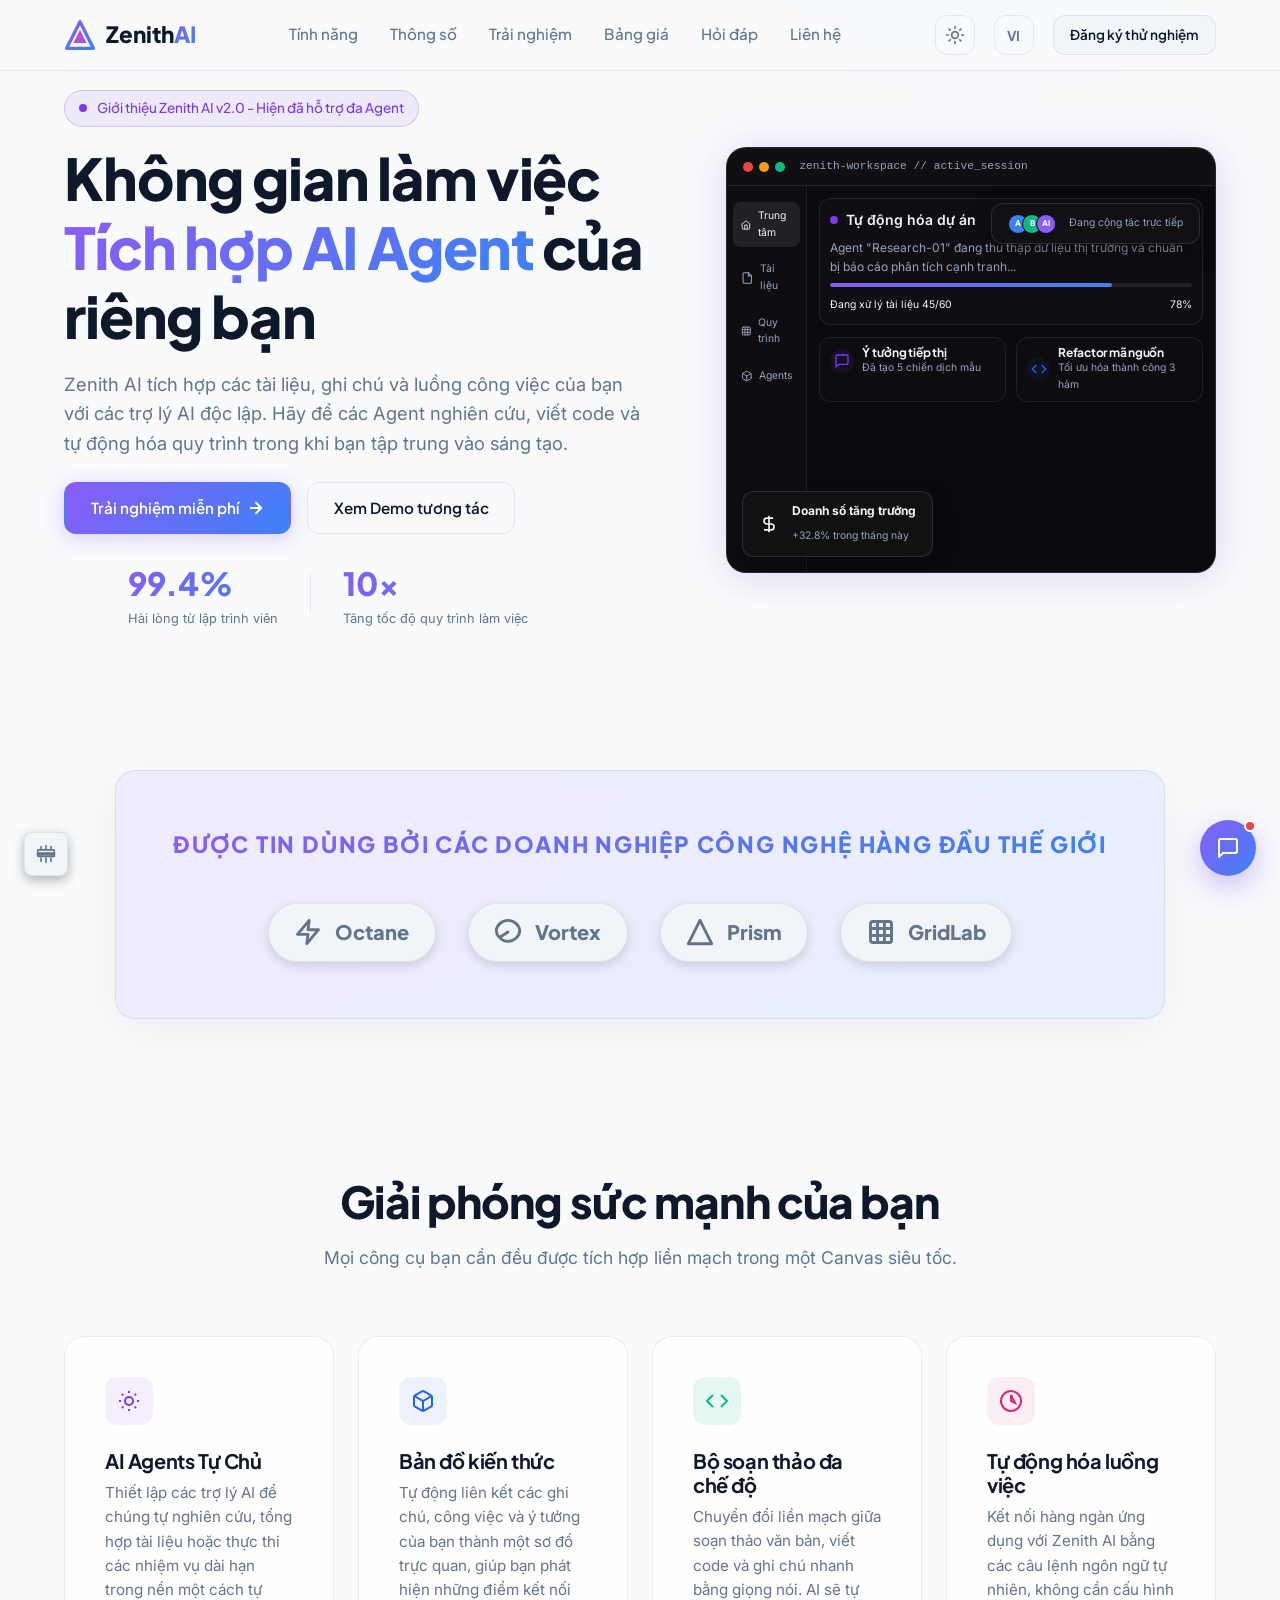
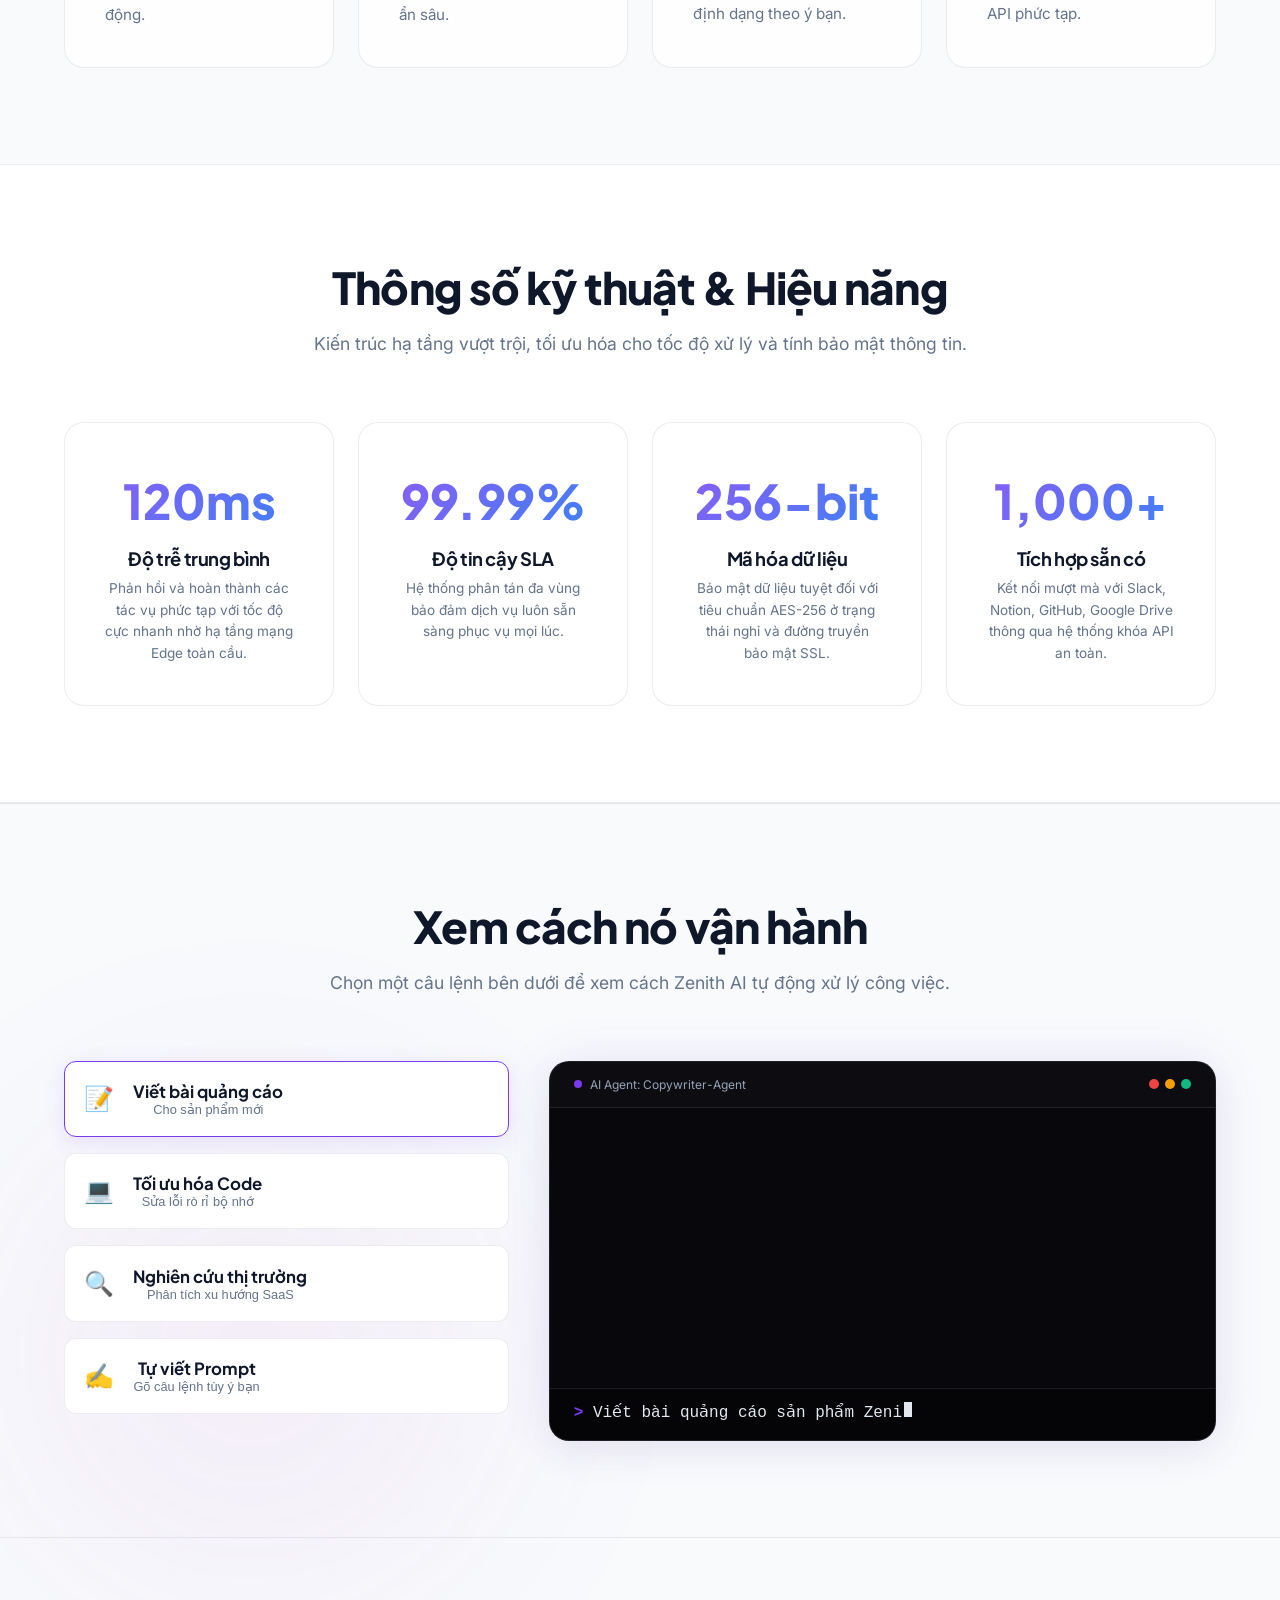
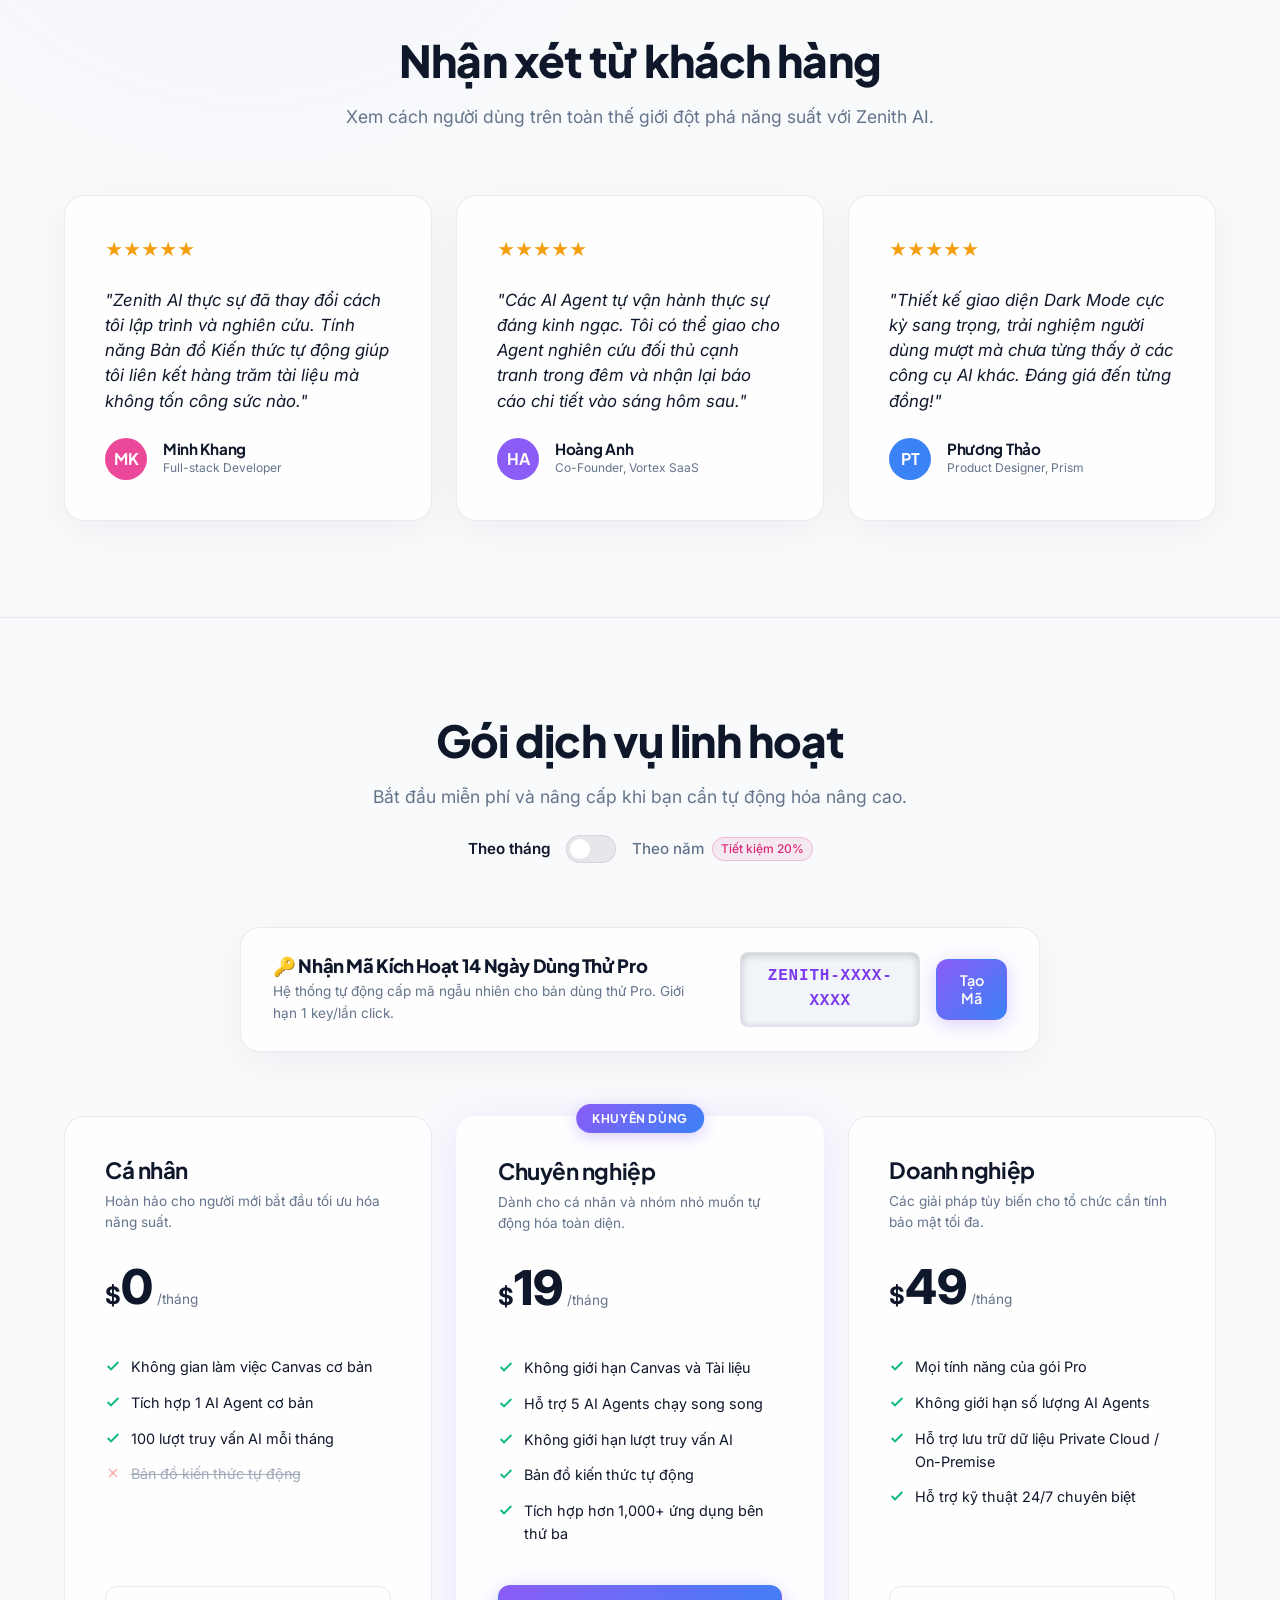
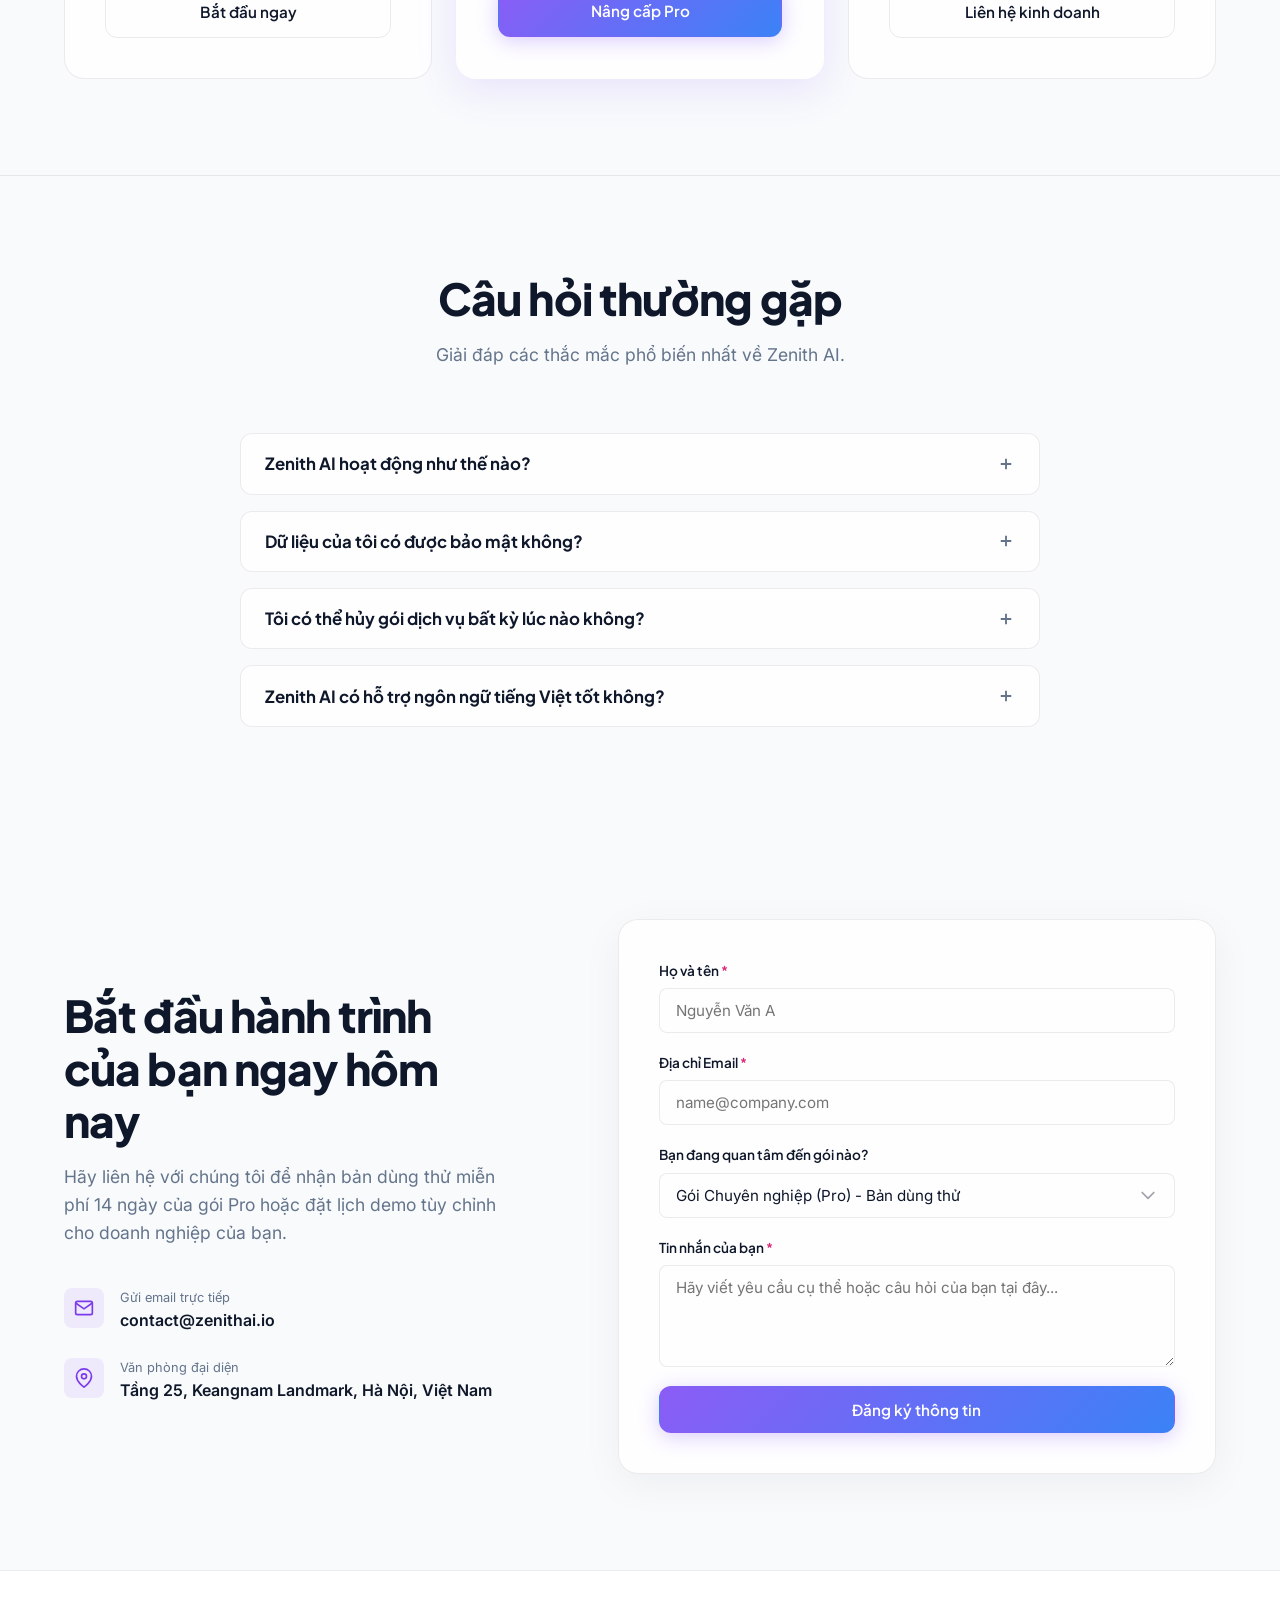
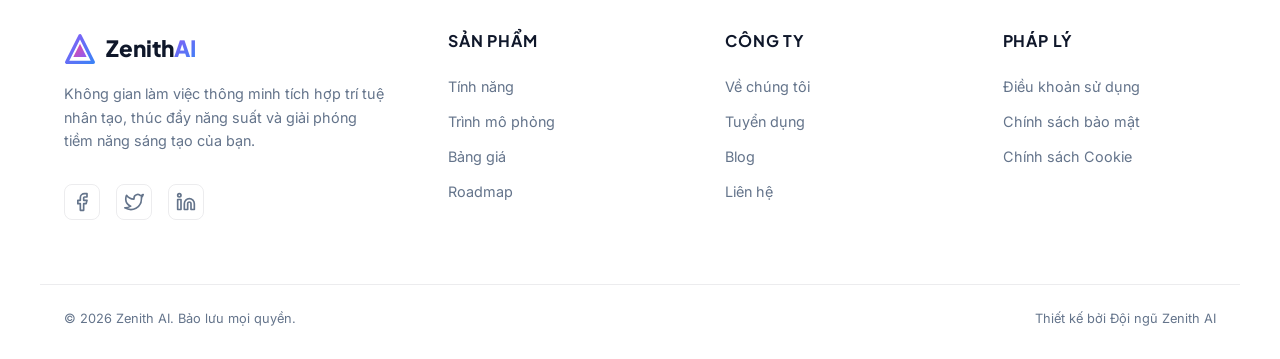
==== commit 9aff0323: "Fix mobile contact layout" ====
--- a/public/index.html
+++ b/public/index.html
@@ -48,10 +48,10 @@
   </style>
 
   <!-- Style CSS -->
-  <link rel="preload" href="style.min.css?v=28" as="style">
-  <link rel="stylesheet" href="style.min.css?v=28" media="print" onload="this.media='all';document.body.classList.remove('css-loading')">
+  <link rel="preload" href="style.min.css?v=30" as="style">
+  <link rel="stylesheet" href="style.min.css?v=30" media="print" onload="this.media='all';document.body.classList.remove('css-loading')">
   <noscript>
-    <link rel="stylesheet" href="style.min.css?v=28">
+    <link rel="stylesheet" href="style.min.css?v=30">
   </noscript>
 </head>
 <body class="preload">
@@ -1047,6 +1047,6 @@
   </button>
 
   <!-- App JS -->
-  <script src="app.min.js?v=28" defer></script>
+  <script src="app.min.js?v=30" defer></script>
 </body>
 </html>
--- a/public/style.min.css
+++ b/public/style.min.css
@@ -1 +1 @@
-:root{--font-heading:'Plus Jakarta Sans',-apple-system,BlinkMacSystemFont,"Segoe UI",Roboto,sans-serif;--font-body:'Inter',-apple-system,BlinkMacSystemFont,"Segoe UI",Roboto,sans-serif;--bg-primary:#09090b;--bg-secondary:#121216;--bg-tertiary:#1c1c24;--border-color:rgba(255, 255, 255, 0.08);--border-focus:rgba(139, 92, 246, 0.5);--text-primary:#f4f4f5;--text-muted:#a1a1aa;--text-inverse:#09090b;--accent-purple:#8b5cf6;--accent-blue:#3b82f6;--accent-pink:#ec4899;--accent-green:#10b981;--accent-yellow:#f59e0b;--glow-purple:rgba(139, 92, 246, 0.15);--glow-blue:rgba(59, 82, 246, 0.15);--glow-pink:rgba(236, 72, 153, 0.15);--gradient-primary:linear-gradient(135deg, #8b5cf6 0%, #3b82f6 100%);--gradient-secondary:linear-gradient(135deg, #ec4899 0%, #8b5cf6 100%);--gradient-glow:radial-gradient(circle at center, rgba(139, 92, 246, 0.2) 0%, transparent 60%);--header-bg:rgba(9, 9, 11, 0.7);--card-bg:rgba(20, 20, 25, 0.6);--card-hover-bg:rgba(28, 28, 36, 0.8);--card-shadow:0 8px 30px rgba(0, 0, 0, 0.5);--space-xs:0.5rem;--space-sm:1rem;--space-md:1.5rem;--space-lg:2.5rem;--space-xl:4rem;--space-xxl:6rem;--radius-sm:8px;--radius-md:12px;--radius-lg:20px;--radius-full:9999px;--transition-fast:0.2s cubic-bezier(0.16, 1, 0.3, 1);--transition-normal:0.4s cubic-bezier(0.16, 1, 0.3, 1);--transition-slow:0.8s cubic-bezier(0.16, 1, 0.3, 1)}html[data-theme=light]{--bg-primary:#f8fafc;--bg-secondary:#ffffff;--bg-tertiary:#f1f5f9;--border-color:rgba(15, 23, 42, 0.08);--border-focus:rgba(124, 58, 237, 0.5);--text-primary:#0f172a;--text-muted:#64748b;--text-inverse:#ffffff;--accent-purple:#7c3aed;--accent-blue:#2563eb;--accent-pink:#db2777;--glow-purple:rgba(124, 58, 237, 0.08);--glow-blue:rgba(37, 99, 235, 0.08);--glow-pink:rgba(219, 39, 119, 0.08);--header-bg:rgba(248, 250, 252, 0.8);--card-bg:rgba(255, 255, 255, 0.8);--card-hover-bg:#ffffff;--card-shadow:0 10px 40px rgba(15, 23, 42, 0.05)}*{margin:0;padding:0;box-sizing:border-box}html{scroll-behavior:smooth;font-size:16px;-webkit-font-smoothing:antialiased;width:100%;max-width:100%;overflow-x:clip}body{font-family:var(--font-body);background-color:var(--bg-primary);color:var(--text-primary);line-height:1.6;width:100%;max-width:100%;overflow-x:clip;position:relative;transition:background-color var(--transition-normal),color var(--transition-normal)}.main-footer,main,section{max-width:100%;overflow-x:clip}@supports not (overflow:clip){.main-footer,body,html,main,section{overflow-x:hidden}}.container{width:100%;max-width:1200px;margin:0 auto;padding:0 var(--space-md)}.glow-bg{position:absolute;border-radius:var(--radius-full);filter:blur(120px);z-index:-1;pointer-events:none;opacity:.6;transition:background var(--transition-normal)}.glow-bg-1{width:50vw;height:50vw;max-width:600px;max-height:600px;top:-10%;right:0;background:radial-gradient(circle,rgba(139,92,246,.25) 0,rgba(59,130,246,.1) 70%,transparent 100%)}.glow-bg-2{width:45vw;height:45vw;max-width:500px;max-height:500px;top:40%;left:0;background:radial-gradient(circle,rgba(236,72,153,.15) 0,rgba(139,92,246,.1) 70%,transparent 100%)}h1,h2,h3,h4,h5,h6{font-family:var(--font-heading);font-weight:700;letter-spacing:-.02em;line-height:1.2}.gradient-text{background:var(--gradient-primary);-webkit-background-clip:text;-webkit-text-fill-color:transparent;background-clip:text}p{color:var(--text-muted)}a{color:inherit;text-decoration:none;transition:color var(--transition-fast),opacity var(--transition-fast)}.flex{display:flex}.items-center{align-items:center}.justify-between{justify-content:space-between}.text-center{text-align:center}.gap-2{gap:.5rem}.gap-4{gap:1rem}.font-semibold{font-weight:600}.font-bold{font-weight:700}.text-xs{font-size:.75rem}.text-sm{font-size:.875rem}.text-muted{color:var(--text-muted)}.text-xxs{font-size:.65rem}.block{display:block}.mt-1{margin-top:.25rem}.mt-2{margin-top:.5rem}.hidden{display:none!important}.btn{display:inline-flex;align-items:center;justify-content:center;padding:.8rem 1.6rem;font-family:var(--font-heading);font-weight:600;font-size:.95rem;border-radius:var(--radius-md);border:1px solid transparent;cursor:pointer;transition:transform var(--transition-fast),box-shadow var(--transition-fast),background var(--transition-fast),border var(--transition-fast);gap:.5rem}.btn:active{transform:scale(.98)}.btn-primary{background:var(--gradient-primary);color:#fff;box-shadow:0 4px 20px rgba(139,92,246,.3)}.btn-primary:hover{box-shadow:0 6px 24px rgba(139,92,246,.45);transform:translateY(-2px)}.btn-secondary{background:var(--bg-tertiary);color:var(--text-primary);border-color:var(--border-color)}.btn-secondary:hover{background:var(--border-color);transform:translateY(-2px)}.btn-outline{background:0 0;color:var(--text-primary);border-color:var(--border-color)}.btn-outline:hover{background:var(--border-color);border-color:var(--text-primary);transform:translateY(-2px)}.btn-sm{padding:.5rem 1rem;font-size:.85rem}.btn-full{width:100%}.btn-arrow{width:18px;height:18px;transition:transform var(--transition-fast)}.btn-primary:hover .btn-arrow{transform:translateX(4px)}.main-header{position:fixed;top:0;left:0;width:100%;z-index:100;background-color:var(--header-bg);backdrop-filter:blur(12px);-webkit-backdrop-filter:blur(12px);border-bottom:1px solid var(--border-color);transition:background-color var(--transition-normal),border-bottom var(--transition-normal)}.header-container{height:70px;display:flex;align-items:center;justify-content:space-between}.logo{display:flex;align-items:center;gap:.6rem;font-family:var(--font-heading);font-weight:800;font-size:1.4rem;color:var(--text-primary)}.logo-icon{width:32px;height:32px}.nav-menu ul{list-style:none;display:flex;gap:2rem}.nav-link{font-family:var(--font-heading);font-size:.95rem;font-weight:500;color:var(--text-muted);position:relative}.nav-link.active,.nav-link:hover{color:var(--text-primary)}.nav-link::after{content:'';position:absolute;bottom:-4px;left:0;width:0;height:2px;background:var(--gradient-primary);transition:width var(--transition-fast)}.nav-link.active::after,.nav-link:hover::after{width:100%}.header-actions{display:flex;align-items:center;gap:1.2rem}.theme-toggle{background:0 0;border:1px solid var(--border-color);border-radius:var(--radius-md);width:40px;height:40px;display:flex;align-items:center;justify-content:center;cursor:pointer;color:var(--text-muted);transition:color var(--transition-fast),border-color var(--transition-fast)}.theme-toggle:hover{color:var(--text-primary);border-color:var(--text-primary)}.theme-toggle .sun-icon{display:none;width:20px;height:20px}.theme-toggle .moon-icon{display:block;width:20px;height:20px}html[data-theme=light] .theme-toggle .sun-icon{display:block}html[data-theme=light] .theme-toggle .moon-icon{display:none}.mobile-nav-toggle{display:none;flex-direction:column;justify-content:space-between;width:48px;height:48px;padding:15px 12px;background:0 0;border:none;cursor:pointer;z-index:101}.mobile-nav-toggle span{width:100%;height:2px;background-color:var(--text-primary);border-radius:var(--radius-full);transition:transform var(--transition-fast),opacity var(--transition-fast)}.hero-section{padding-top:90px;padding-bottom:80px;position:relative;overflow:hidden}.hero-container{display:grid;grid-template-columns:1.1fr 0.9fr;align-items:center;gap:var(--space-xl)}.badge{display:inline-flex;align-items:center;gap:.6rem;background:var(--glow-purple);border:1px solid rgba(139,92,246,.3);padding:.4rem .9rem;border-radius:var(--radius-full);font-family:var(--font-heading);font-size:.85rem;font-weight:500;color:var(--accent-purple);margin-bottom:var(--space-sm)}.badge-dot{width:8px;height:8px;background-color:var(--accent-purple);border-radius:var(--radius-full);animation:pulse 2s infinite}.hero-title{font-size:clamp(2.5rem, 4.5vw, 4rem);margin-bottom:1.25rem;font-weight:800}.hero-subtitle{font-size:1.15rem;margin-bottom:var(--space-md);max-width:580px}.hero-actions{display:flex;gap:1rem;margin-bottom:var(--space-md)}.hero-stats{display:flex;align-items:center;gap:2rem;padding-left:4rem}.stat-item{display:flex;flex-direction:column}.stat-number{font-family:var(--font-heading);font-size:2rem;font-weight:800;background:var(--gradient-primary);-webkit-background-clip:text;-webkit-text-fill-color:transparent;background-clip:text}.stat-label{font-size:.8rem;color:var(--text-muted)}.stat-divider{width:1px;height:40px;background-color:var(--border-color)}.hero-visual{display:flex;justify-content:center;position:relative;width:100%;max-width:500px;margin:0 auto}.visual-mockup{width:100%;max-width:500px;aspect-ratio:1.15;background-color:#0c0a0f;border:1px solid rgba(255,255,255,.12);border-radius:var(--radius-lg);box-shadow:var(--card-shadow),0 0 40px rgba(139,92,246,.15);overflow:hidden;position:relative;transition:transform var(--transition-normal);--text-primary:#f4f4f5;--text-muted:#94a3b8;--border-color:rgba(255, 255, 255, 0.08);color:var(--text-primary)}.visual-mockup h1,.visual-mockup h2,.visual-mockup h3,.visual-mockup h4,.visual-mockup h5,.visual-mockup h6{color:var(--text-primary)}.visual-mockup:hover{transform:translateY(-5px) rotateX(1deg) rotateY(-1deg)}.mockup-header{height:38px;background-color:rgba(255,255,255,.02);border-bottom:1px solid var(--border-color);display:flex;align-items:center;padding:0 var(--space-sm);gap:6px}.dot{width:10px;height:10px;border-radius:var(--radius-full)}.dot-red{background-color:#ef4444}.dot-yellow{background-color:#f59e0b}.dot-green{background-color:#10b981}.mockup-title{margin-left:var(--space-xs);font-family:monospace;font-size:.7rem;color:var(--text-muted)}.mockup-content{display:grid;grid-template-columns:80px 1fr;height:calc(100% - 38px)}.mockup-sidebar{background-color:rgba(255,255,255,.01);border-right:1px solid var(--border-color);padding:var(--space-sm) 6px;display:flex;flex-direction:column;gap:.5rem}.sidebar-item{display:flex;align-items:center;gap:.4rem;color:var(--text-muted);font-size:.65rem;padding:6px 8px;border-radius:var(--radius-sm)}.sidebar-item.active{background-color:var(--border-color);color:var(--text-primary)}.sidebar-item svg{width:14px;height:14px}.workspace-main{padding:.75rem;display:flex;flex-direction:column;gap:.75rem}.card-glow-wrapper{position:relative;border-radius:var(--radius-md)}.mockup-card{background-color:rgba(255,255,255,.02);border:1px solid var(--border-color);padding:10px;border-radius:var(--radius-md);display:flex;flex-direction:column;gap:.4rem}.card-header-simple{display:flex;align-items:center;gap:var(--space-xs)}.pulse-indicator{width:8px;height:8px;background-color:var(--accent-purple);border-radius:var(--radius-full);animation:pulse 1.5s infinite}.progress-bar{height:4px;background-color:var(--border-color);border-radius:var(--radius-full);overflow:hidden}.progress-fill{height:100%;background:var(--gradient-primary);border-radius:var(--radius-full)}.mockup-grid{display:grid;grid-template-columns:1fr 1fr;gap:10px}.mockup-card-small{background-color:rgba(255,255,255,.01);border:1px solid var(--border-color);padding:8px 10px;border-radius:var(--radius-md)}.icon-circle{width:24px;height:24px;border-radius:var(--radius-full);display:flex;align-items:center;justify-content:center}.icon-purple{background-color:var(--glow-purple);color:var(--accent-purple)}.icon-blue{background-color:var(--glow-blue);color:var(--accent-blue)}.floating-widget{position:absolute;background-color:rgba(18,18,22,.95);backdrop-filter:blur(8px);-webkit-backdrop-filter:blur(8px);border:1px solid rgba(255,255,255,.12);border-radius:var(--radius-md);padding:.6rem 1rem;display:flex;align-items:center;gap:.8rem;box-shadow:0 10px 25px rgba(0,0,0,.4);animation:float 6s ease-in-out infinite;white-space:nowrap;z-index:5;--text-primary:#f4f4f5;--text-muted:#94a3b8;--border-color:rgba(255, 255, 255, 0.08);color:var(--text-primary)}.widget-1{bottom:15px;left:15px;animation-delay:0s}.widget-2{top:55px;right:15px;animation-delay:2s}.active-avatars{display:flex}.avatar{width:20px;height:20px;border-radius:var(--radius-full);border:1.5px solid #0c0a0f;display:flex;align-items:center;justify-content:center;font-size:8px;color:#fff;margin-left:-6px}.avatar:first-child{margin-left:0}.social-proof-section{padding:60px 0;position:relative;overflow:hidden}.social-proof-wrapper{background:var(--card-bg);border:1px solid var(--border-color);border-radius:var(--radius-lg);padding:3.5rem 2rem;max-width:1050px;margin:0 auto;box-shadow:var(--card-shadow);backdrop-filter:blur(16px);position:relative;z-index:1}.social-proof-wrapper::before{content:'';position:absolute;inset:-1px;background:var(--gradient-primary);border-radius:inherit;z-index:-1;opacity:.12;transition:opacity var(--transition-normal)}.social-proof-wrapper:hover::before{opacity:.25}.section-tagline{font-family:var(--font-heading);font-size:clamp(1.1rem, 2.5vw, 1.4rem);font-weight:800;text-transform:uppercase;letter-spacing:.08em;background:var(--gradient-primary);-webkit-background-clip:text;background-clip:text;-webkit-text-fill-color:transparent;margin-bottom:2.5rem;display:inline-block}.logo-grid{display:flex;flex-wrap:wrap;justify-content:center;align-items:center;gap:clamp(1rem,3vw,2rem)}.company-logo{display:flex;align-items:center;gap:.8rem;background-color:var(--bg-tertiary);border:1px solid var(--border-color);padding:.8rem 1.6rem;border-radius:var(--radius-full);color:var(--text-muted);font-weight:800;font-size:1.25rem;font-family:var(--font-heading);transition:all .3s cubic-bezier(.16, 1, .3, 1);cursor:default;box-shadow:0 4px 12px rgba(0,0,0,.15)}.company-logo svg{width:28px;height:28px;flex-shrink:0;transition:filter .3s ease,transform .3s ease}.company-logo:hover{transform:translateY(-4px)}.company-logo.octane:hover{color:#f59e0b;border-color:rgba(245,158,11,.4);background-color:rgba(245,158,11,.08);box-shadow:0 8px 24px rgba(245,158,11,.2)}.company-logo.octane:hover svg{filter:drop-shadow(0 0 8px rgba(245, 158, 11, .4));transform:rotate(15deg)}.company-logo.vortex:hover{color:#38bdf8;border-color:rgba(56,189,248,.4);background-color:rgba(56,189,248,.08);box-shadow:0 8px 24px rgba(56,189,248,.2)}.company-logo.vortex:hover svg{filter:drop-shadow(0 0 8px rgba(56, 189, 248, .4));transform:rotate(30deg)}.company-logo.prism:hover{color:#a855f7;border-color:rgba(168,85,247,.4);background-color:rgba(168,85,247,.08);box-shadow:0 8px 24px rgba(168,85,247,.2)}.company-logo.prism:hover svg{filter:drop-shadow(0 0 8px rgba(168, 85, 247, .4));transform:scale(1.1)}.company-logo.gridlab:hover{color:#10b981;border-color:rgba(16,185,129,.4);background-color:rgba(16,185,129,.08);box-shadow:0 8px 24px rgba(16,185,129,.2)}.company-logo.gridlab:hover svg{filter:drop-shadow(0 0 8px rgba(16, 185, 129, .4));transform:scale(1.05)}.features-section{padding:var(--space-xxl) 0;position:relative}.section-header{margin-bottom:var(--space-xl)}.section-title{font-size:clamp(2rem, 3.5vw, 2.75rem);font-weight:800;margin-bottom:var(--space-sm)}.section-subtitle{max-width:800px;margin:0 auto;font-size:1.1rem}.features-grid{display:grid;grid-template-columns:repeat(auto-fit,minmax(min(100%,260px),1fr));gap:var(--space-md)}.feature-card{background:var(--card-bg);border:1px solid var(--border-color);padding:var(--space-lg);border-radius:var(--radius-lg);transition:transform var(--transition-normal),background-color var(--transition-normal),border-color var(--transition-normal),box-shadow var(--transition-normal);position:relative;overflow:hidden}.feature-card:hover{background:var(--card-hover-bg);border-color:rgba(139,92,246,.3);transform:translateY(-5px);box-shadow:var(--card-shadow)}.feature-icon-wrapper{width:48px;height:48px;border-radius:var(--radius-md);display:flex;align-items:center;justify-content:center;margin-bottom:var(--space-md);border:1px solid rgba(255,255,255,.05)}.feature-icon{width:24px;height:24px}.purple-glow{background:var(--glow-purple);color:var(--accent-purple)}.blue-glow{background:var(--glow-blue);color:var(--accent-blue)}.green-glow{background:rgba(16,185,129,.1);color:var(--accent-green)}.pink-glow{background:var(--glow-pink);color:var(--accent-pink)}.feature-title{font-size:1.25rem;font-weight:700;margin-bottom:var(--space-xs)}.feature-description{font-size:.95rem}.specs-section{padding:var(--space-xxl) 0;position:relative;background-color:var(--bg-secondary);border-top:1px solid var(--border-color);border-bottom:1px solid var(--border-color)}.specs-grid{display:grid;grid-template-columns:repeat(auto-fit,minmax(min(100%,220px),1fr));gap:var(--space-md);margin-top:var(--space-xl)}.spec-card{background:var(--card-bg);border:1px solid var(--border-color);padding:var(--space-lg);border-radius:var(--radius-lg);text-align:center;transition:transform var(--transition-normal),background-color var(--transition-normal),border-color var(--transition-normal),box-shadow var(--transition-normal)}.spec-card:hover{background:var(--card-hover-bg);border-color:rgba(139,92,246,.3);transform:translateY(-5px);box-shadow:var(--card-shadow)}.spec-value{display:block;font-family:var(--font-heading);font-size:3rem;font-weight:800;background:var(--gradient-primary);-webkit-background-clip:text;-webkit-text-fill-color:transparent;background-clip:text;margin-bottom:var(--space-xs)}.spec-title{font-size:1.15rem;font-weight:700;color:var(--text-primary);margin-bottom:var(--space-xs)}.spec-desc{font-size:.85rem;color:var(--text-muted)}.simulator-section{padding:var(--space-xxl) 0;background-color:rgba(255,255,255,.01);border-top:1px solid var(--border-color);border-bottom:1px solid var(--border-color)}.simulator-container{display:grid;grid-template-columns:0.8fr 1.2fr;gap:var(--space-lg);margin-top:var(--space-xl);align-items:stretch}.simulator-prompts{display:flex;flex-direction:column;gap:var(--space-sm)}.prompt-btn{background:var(--bg-secondary);border:1px solid var(--border-color);border-radius:var(--radius-md);padding:1.2rem;display:flex;align-items:center;gap:1.2rem;cursor:pointer;transition:all var(--transition-fast)}.prompt-btn:hover{background:var(--bg-tertiary);border-color:rgba(255,255,255,.2)}.prompt-btn.active{background:var(--card-hover-bg);border-color:var(--accent-purple);box-shadow:0 4px 20px rgba(139,92,246,.15)}.prompt-icon{font-size:1.5rem}.prompt-title{display:block;font-family:var(--font-heading);font-size:1.05rem;font-weight:700;color:var(--text-primary)}.prompt-desc{font-size:.8rem;color:var(--text-muted)}.simulator-screen{background-color:#08070b;border:1px solid rgba(255,255,255,.1);border-radius:var(--radius-lg);box-shadow:var(--card-shadow),0 0 50px rgba(139,92,246,.1);overflow:hidden;display:flex;flex-direction:column;min-height:380px}.simulator-screen .text-muted{color:#94a3b8!important}.screen-header{padding:.8rem var(--space-md);background-color:rgba(255,255,255,.02);border-bottom:1px solid rgba(255,255,255,.1);display:flex;justify-content:space-between;align-items:center}.screen-indicator{display:flex;align-items:center;gap:.5rem}.screen-controls{display:flex;gap:6px}.screen-body{flex-grow:1;padding:var(--space-md);font-family:monospace,Courier,sans-serif;font-size:.85rem;line-height:1.5;color:#a78bfa;overflow-y:auto;max-height:300px}.terminal-line{margin-bottom:.6rem;display:flex;gap:.5rem}.terminal-prefix{color:var(--accent-pink);user-select:none}.terminal-output{color:#e2e8f0}.terminal-code{background:rgba(255,255,255,.03);border-left:2px solid var(--accent-purple);padding:.4rem .8rem;margin:.4rem 0;border-radius:4px;color:#38bdf8;white-space:pre-wrap;word-wrap:break-word;overflow-x:auto}.screen-footer{padding:.8rem var(--space-md);background-color:rgba(0,0,0,.4);border-top:1px solid rgba(255,255,255,.1)}.simulator-input-simulation{display:flex;align-items:center;gap:.6rem;font-family:monospace}.prompt-symbol{color:var(--accent-purple);font-weight:700}.simulated-input-text{color:#e2e8f0}.typing-cursor{display:inline-block;width:8px;height:15px;background-color:#e2e8f0;animation:blink 1s step-end infinite;margin-left:2px}.testimonials-section{padding:var(--space-xxl) 0}.testimonials-grid{display:grid;grid-template-columns:repeat(auto-fit,minmax(300px,1fr));gap:var(--space-md)}.testimonial-card{background:var(--card-bg);border:1px solid var(--border-color);padding:var(--space-lg);border-radius:var(--radius-lg);box-shadow:var(--card-shadow);display:flex;flex-direction:column;justify-content:space-between;gap:var(--space-md)}.stars{color:var(--accent-yellow);font-size:1.1rem}.testimonial-text{font-style:italic;color:var(--text-primary);font-size:1.05rem;line-height:1.5}.user-info{display:flex;align-items:center;gap:var(--space-sm)}.user-avatar{width:42px;height:42px;border-radius:var(--radius-full);display:flex;align-items:center;justify-content:center;font-family:var(--font-heading);font-weight:700;color:#fff}.user-name{font-size:.95rem;font-weight:700}.user-role{font-size:.75rem;color:var(--text-muted)}.pricing-section{padding:var(--space-xxl) 0;background-color:rgba(255,255,255,.01);border-top:1px solid var(--border-color);border-bottom:1px solid var(--border-color)}.billing-toggle-container{display:flex;align-items:center;justify-content:center;gap:1rem;margin-top:var(--space-md)}.billing-label{font-size:.95rem;font-weight:500;color:var(--text-muted);transition:color var(--transition-fast)}.billing-label.active{color:var(--text-primary);font-weight:600}.discount-badge{background:var(--glow-pink);border:1px solid rgba(236,72,153,.3);color:var(--accent-pink);font-size:.75rem;padding:.2rem .5rem;border-radius:var(--radius-full);margin-left:4px}.billing-switch-btn{width:50px;height:28px;border-radius:var(--radius-full);background-color:var(--border-color);border:1px solid var(--border-color);cursor:pointer;position:relative;transition:background-color var(--transition-fast)}.billing-switch-btn:hover{background-color:rgba(255,255,255,.15)}.switch-dot{position:absolute;top:3px;left:3px;width:20px;height:20px;border-radius:var(--radius-full);background-color:#fff;transition:transform var(--transition-fast)}.billing-switch-btn.active{background:var(--gradient-primary)}.billing-switch-btn.active .switch-dot{transform:translateX(22px)}.pricing-grid{display:grid;grid-template-columns:repeat(auto-fit,minmax(min(100%,280px),1fr));gap:var(--space-md);margin-top:var(--space-xl);align-items:stretch}.pricing-card{background:var(--card-bg);border:1px solid var(--border-color);border-radius:var(--radius-lg);position:relative;transition:transform var(--transition-normal),border-color var(--transition-normal),box-shadow var(--transition-normal);display:flex;flex-direction:column}.pricing-card:hover{transform:translateY(-5px);box-shadow:var(--card-shadow);border-color:rgba(255,255,255,.15)}.pricing-card.featured{background:linear-gradient(var(--bg-secondary),var(--bg-secondary)) padding-box,var(--gradient-primary) border-box;border:2px solid transparent;box-shadow:0 10px 40px rgba(139,92,246,.15)}.popular-badge{position:absolute;top:-14px;left:50%;transform:translateX(-50%);background:var(--gradient-primary);color:#fff;padding:.3rem 1rem;font-family:var(--font-heading);font-size:.75rem;font-weight:700;border-radius:var(--radius-full);text-transform:uppercase;letter-spacing:.05em;box-shadow:0 4px 15px rgba(139,92,246,.3)}.card-inner{padding:var(--space-lg);display:flex;flex-direction:column;flex-grow:1}.plan-name{font-size:1.4rem;font-weight:700;margin-bottom:.4rem}.plan-desc{font-size:.85rem;margin-bottom:var(--space-md);min-height:48px}.plan-price{margin-bottom:var(--space-lg);display:flex;align-items:baseline}.price-currency{font-size:1.5rem;font-weight:700;color:var(--text-primary)}.price-amount{font-size:3rem;font-weight:800;line-height:1;color:var(--text-primary);transition:all var(--transition-fast)}.price-period{font-size:.85rem;color:var(--text-muted);margin-left:.25rem}.plan-features{list-style:none;margin-bottom:var(--space-lg);flex-grow:1;display:flex;flex-direction:column;gap:.8rem}.plan-features li{font-size:.9rem;display:flex;align-items:flex-start;gap:.6rem;color:var(--text-primary)}.plan-features .check-icon{width:16px;height:16px;color:var(--accent-green);flex-shrink:0;margin-top:3px}.plan-features .close-icon{width:16px;height:16px;color:rgba(239,68,68,.5);flex-shrink:0;margin-top:3px}.plan-features li.unsupported{color:var(--text-muted);text-decoration:line-through;opacity:.6}.faq-section{padding:var(--space-xxl) 0}.faq-accordion-container{max-width:800px;margin:var(--space-xl) auto 0;display:flex;flex-direction:column;gap:var(--space-sm)}.faq-item{background:var(--card-bg);border:1px solid var(--border-color);border-radius:var(--radius-md);overflow:hidden;position:relative;transition:border-color var(--transition-normal),transform var(--transition-normal),box-shadow var(--transition-normal)}.faq-item:hover{border-color:rgba(139,92,246,.3);transform:translateY(-2px);box-shadow:0 8px 30px rgba(139,92,246,.05)}.faq-item::after{content:'';position:absolute;left:0;top:0;width:4px;height:0;background:var(--gradient-primary);transition:height .4s cubic-bezier(.16, 1, .3, 1)}.faq-item.faq-open::after{height:100%}.faq-question{width:100%;padding:1.2rem var(--space-md);background:0 0;border:none;text-align:left;font-family:var(--font-heading);font-size:1.05rem;font-weight:700;color:var(--text-primary);cursor:pointer;display:flex;justify-content:space-between;align-items:center;gap:var(--space-md);position:relative;z-index:2}.faq-icon{width:18px;height:18px;display:flex;align-items:center;justify-content:center}.faq-icon-svg{width:100%;height:100%;color:var(--text-muted);transition:transform .4s cubic-bezier(.16, 1, .3, 1),color .4s ease}.faq-line-v{transform-origin:center;transition:transform .4s cubic-bezier(.16, 1, .3, 1),opacity .4s ease}.faq-answer{max-height:0;overflow:hidden;transition:max-height var(--transition-normal) cubic-bezier(.16, 1, .3, 1);padding:0 var(--space-md);position:relative;z-index:2}.faq-answer p{padding-bottom:1.2rem;font-size:.95rem;line-height:1.6;opacity:0;transform:translateY(-8px);transition:transform .4s cubic-bezier(.16, 1, .3, 1),opacity .4s ease}.faq-item.faq-open{background:linear-gradient(135deg,rgba(139,92,246,.05) 0,rgba(59,130,246,.03) 100%);border-color:var(--border-focus);box-shadow:0 10px 30px rgba(139,92,246,.08)}.faq-item.faq-open .faq-icon-svg{transform:rotate(90deg);color:var(--accent-purple)}.faq-item.faq-open .faq-line-v{transform:rotate(90deg);opacity:0}.faq-item.faq-open .faq-answer{max-height:300px}.faq-item.faq-open .faq-answer p{opacity:1;transform:translateY(0)}.contact-section{padding:var(--space-xxl) 0}.contact-container{display:grid;grid-template-columns:0.9fr 1.1fr;gap:var(--space-xl);align-items:center}.contact-details{margin-top:var(--space-lg);display:flex;flex-direction:column;gap:1.5rem}.detail-item{display:flex;align-items:flex-start;gap:var(--space-sm)}.detail-icon{width:40px;height:40px;border-radius:var(--radius-sm);background-color:var(--glow-purple);color:var(--accent-purple);display:flex;align-items:center;justify-content:center;flex-shrink:0}.detail-icon svg{width:20px;height:20px}.detail-label{display:block;font-size:.8rem;color:var(--text-muted)}.detail-value{font-weight:600;color:var(--text-primary)}.contact-card-wrapper{background:var(--card-bg);border:1px solid var(--border-color);padding:var(--space-lg);border-radius:var(--radius-lg);box-shadow:var(--card-shadow);position:relative}.contact-form{display:flex;flex-direction:column;gap:1.2rem}.form-group{display:flex;flex-direction:column;gap:.4rem}.form-label{font-family:var(--font-heading);font-size:.85rem;font-weight:600;color:var(--text-primary)}.required{color:var(--accent-pink)}.form-input{background-color:rgba(255,255,255,.02);border:1px solid var(--border-color);border-radius:var(--radius-sm);padding:.75rem 1rem;font-family:var(--font-body);font-size:.95rem;color:var(--text-primary);outline:0;transition:border-color var(--transition-fast),background-color var(--transition-fast),box-shadow var(--transition-fast)}.form-input:focus{border-color:var(--border-focus);background-color:rgba(255,255,255,.04);box-shadow:0 0 10px rgba(139,92,246,.15)}select.form-input{cursor:pointer;appearance:none;background-image:url("data:image/svg+xml,%3Csvg xmlns='http://www.w3.org/2000/svg' fill='none' viewBox='0 0 24 24' stroke='%23a1a1aa'%3E%3Cpath stroke-linecap='round' stroke-linejoin='round' stroke-width='2' d='M19 9l-7 7-7-7'/%3E%3C/svg%3E");background-repeat:no-repeat;background-position:right 1rem center;background-size:1.25rem;padding-right:2.5rem}select.form-input option{background-color:var(--bg-secondary);color:var(--text-primary)}textarea.form-input{resize:vertical}.loading-spinner{animation:rotate 1s linear infinite;width:20px;height:20px}.loading-spinner circle{stroke-linecap:round;animation:dash 1.5s ease-in-out infinite}.form-status-msg{padding:.8rem 1rem;border-radius:var(--radius-sm);font-size:.9rem;font-weight:500;text-align:center}.form-status-msg.success{background-color:rgba(16,185,129,.1);color:var(--accent-green);border:1px solid rgba(16,185,129,.2)}.form-status-msg.error{background-color:rgba(239,68,68,.1);color:#f87171;border:1px solid rgba(239,68,68,.2)}.main-footer{background-color:var(--bg-secondary);border-top:1px solid var(--border-color);padding:60px 0 30px}.footer-grid{display:grid;grid-template-columns:1.5fr 1fr 1fr 1fr;gap:var(--space-xl);margin-bottom:var(--space-xl)}.footer-brand{display:flex;flex-direction:column;gap:var(--space-sm)}.footer-brand-desc{font-size:.9rem;max-width:320px}.social-links{display:flex;gap:1rem;margin-top:var(--space-sm)}.social-links a{width:36px;height:36px;border-radius:var(--radius-sm);border:1px solid var(--border-color);display:flex;align-items:center;justify-content:center;color:var(--text-muted)}.social-links a:hover{color:var(--text-primary);border-color:var(--text-primary);transform:translateY(-2px)}.footer-title{font-size:1rem;font-weight:700;text-transform:uppercase;letter-spacing:.05em;margin-bottom:var(--space-md)}.footer-links-col ul{list-style:none;display:flex;flex-direction:column;gap:.6rem}.footer-links-col a{font-size:.9rem;color:var(--text-muted)}.footer-links-col a:hover{color:var(--text-primary);padding-left:2px}.footer-bottom{border-top:1px solid var(--border-color);padding-top:var(--space-md);display:flex;justify-content:space-between;align-items:center;font-size:.8rem;color:var(--text-muted);flex-wrap:wrap;gap:var(--space-sm)}@keyframes pulse{0%{transform:scale(.95);box-shadow:0 0 0 0 rgba(139,92,246,.5)}70%{transform:scale(1);box-shadow:0 0 0 8px rgba(139,92,246,0)}100%{transform:scale(.95);box-shadow:0 0 0 0 rgba(139,92,246,0)}}@keyframes float{0%{transform:translateY(0)}50%{transform:translateY(-10px)}100%{transform:translateY(0)}}@keyframes blink{from,to{background-color:transparent}50%{background-color:var(--text-primary)}}@keyframes rotate{100%{transform:rotate(360deg)}}@keyframes dash{0%{stroke-dasharray:1,150;stroke-dashoffset:0}50%{stroke-dasharray:90,150;stroke-dashoffset:-35}100%{stroke-dasharray:90,150;stroke-dashoffset:-124}}.animate-on-scroll{opacity:0;transform:translateY(40px);transition:opacity .7s cubic-bezier(.16, 1, .3, 1),transform .7s cubic-bezier(.16, 1, .3, 1)}.animate-on-scroll.active{opacity:1;transform:translateY(0) scale(1) rotateX(0)}.animate-on-scroll[data-anim=fade-left]{opacity:0;transform:translateX(-60px)}.animate-on-scroll[data-anim=fade-left].active{opacity:1;transform:translateX(0)}.animate-on-scroll[data-anim=fade-right]{opacity:0;transform:translateX(60px)}.animate-on-scroll[data-anim=fade-right].active{opacity:1;transform:translateX(0)}.animate-on-scroll[data-anim=scale-up]{opacity:0;transform:scale(.85)}.animate-on-scroll[data-anim=scale-up].active{opacity:1;transform:scale(1)}.animate-on-scroll[data-anim=flip-up]{opacity:0;transform:perspective(800px) rotateX(15deg) translateY(30px)}.animate-on-scroll[data-anim=flip-up].active{opacity:1;transform:perspective(800px) rotateX(0) translateY(0)}.animate-on-scroll[data-delay="1"]{transition-delay:0.1s}.animate-on-scroll[data-delay="2"]{transition-delay:0.2s}.animate-on-scroll[data-delay="3"]{transition-delay:0.3s}.animate-on-scroll[data-delay="4"]{transition-delay:0.4s}.animate-on-scroll[data-delay="5"]{transition-delay:0.5s}.animate-on-scroll[data-delay="6"]{transition-delay:0.6s}.section-skeleton{display:flex;flex-direction:column;align-items:center;gap:16px;padding:var(--space-lg) var(--space-md)}.section-skeleton .skel-title{width:45%;height:28px;border-radius:6px;background:linear-gradient(90deg,rgba(255,255,255,.04) 25%,rgba(255,255,255,.08) 37%,rgba(255,255,255,.04) 63%);background-size:400% 100%;animation:skeleton-glow 1.4s ease infinite}.section-skeleton .skel-subtitle{width:60%;height:16px;border-radius:4px;background:linear-gradient(90deg,rgba(255,255,255,.04) 25%,rgba(255,255,255,.08) 37%,rgba(255,255,255,.04) 63%);background-size:400% 100%;animation:skeleton-glow 1.4s ease infinite;animation-delay:.15s}.section-skeleton .skel-grid{display:grid;grid-template-columns:repeat(3,1fr);gap:var(--space-md);width:100%;margin-top:var(--space-sm)}.section-skeleton .skel-card{height:160px;border-radius:var(--radius-md);background:linear-gradient(90deg,rgba(255,255,255,.03) 25%,rgba(255,255,255,.06) 37%,rgba(255,255,255,.03) 63%);background-size:400% 100%;animation:skeleton-glow 1.4s ease infinite}.section-skeleton .skel-card:nth-child(2){animation-delay:.2s}.section-skeleton .skel-card:nth-child(3){animation-delay:.4s}html[data-theme=light] .section-skeleton .skel-card,html[data-theme=light] .section-skeleton .skel-subtitle,html[data-theme=light] .section-skeleton .skel-title{background:linear-gradient(90deg,rgba(15,23,42,.04) 25%,rgba(15,23,42,.08) 37%,rgba(15,23,42,.04) 63%);background-size:400% 100%}.section-skeleton.hidden{display:none}.lazy-section-content{transition:opacity .5s ease}.lazy-section-content.lazy-hidden{opacity:0;height:0;overflow:hidden;pointer-events:none}.fade-in-up{opacity:0;transform:translateY(20px);animation:fadeInUp .8s cubic-bezier(.16,1,.3,1) forwards}.hero-content>:first-child{animation-delay:.1s}.hero-content>:nth-child(2){animation-delay:.2s}.hero-content>:nth-child(3){animation-delay:.3s}.hero-content>:nth-child(4){animation-delay:.4s}.hero-content>:nth-child(5){animation-delay:.5s}.hero-visual{animation-delay:.4s}@keyframes fadeInUp{to{opacity:1;transform:translateY(0)}}@media (max-width:992px){.hero-container{grid-template-columns:1fr;gap:var(--space-xl);text-align:center}.hero-content{display:flex;flex-direction:column;align-items:center}.hero-subtitle{margin:0 auto var(--space-lg)}.hero-actions{justify-content:center}.hero-stats{justify-content:center;padding-left:0}.simulator-container{grid-template-columns:1fr}.simulator-prompts{flex-direction:row;overflow-x:auto;padding-bottom:.5rem}.prompt-btn{flex-shrink:0;padding:.8rem 1.2rem}.contact-container{grid-template-columns:1fr;gap:var(--space-xl)}.footer-grid{grid-template-columns:1fr 1fr}}@media (max-width:768px){.container{padding:0 1.25rem}.hide-mobile{display:none!important}.mobile-nav-toggle{display:flex}.theme-toggle{width:48px;height:48px}.nav-menu{position:fixed;top:70px;left:0;width:100%;height:calc(100vh - 70px);background-color:var(--bg-primary);padding:var(--space-xl) var(--space-md);border-top:1px solid var(--border-color);transform:translateX(-100%);transition:transform var(--transition-normal)}.nav-menu.active{transform:translateX(0)}.nav-menu ul{flex-direction:column;gap:.75rem}.nav-menu ul li{width:100%}.nav-link{font-size:1.2rem;display:block;width:100%;padding:.8rem 1rem;border-radius:var(--radius-sm)}.nav-link:active{background-color:var(--bg-secondary)}.animate-on-scroll[data-anim=fade-left],.animate-on-scroll[data-anim=fade-right]{transform:translateY(32px)}.animate-on-scroll[data-anim=fade-left].active,.animate-on-scroll[data-anim=fade-right].active{transform:translateY(0)}.mobile-menu-open .mobile-nav-toggle span:first-child{transform:translateY(8px) rotate(45deg)}.mobile-menu-open .mobile-nav-toggle span:nth-child(2){opacity:0}.mobile-menu-open .mobile-nav-toggle span:nth-child(3){transform:translateY(-8px) rotate(-45deg)}.footer-grid{grid-template-columns:1fr;gap:var(--space-lg)}.footer-links-col ul{gap:.8rem}.footer-links-col a{display:inline-block;padding:8px 0}}.debug-panel{position:fixed;bottom:24px;left:24px;z-index:1050;display:flex;flex-direction:column;align-items:flex-start;font-family:'Courier New',Courier,monospace}.debug-toggle-btn{width:44px;height:44px;border-radius:var(--radius-sm);background:var(--bg-tertiary);border:1px solid var(--border-color);color:var(--text-muted);cursor:pointer;display:flex;align-items:center;justify-content:center;box-shadow:0 4px 12px rgba(0,0,0,.3);transition:all var(--transition-fast);position:relative}.debug-toggle-btn:hover{color:var(--accent-purple);border-color:var(--accent-purple);transform:translateY(-2px)}.debug-toggle-btn .bug-icon{width:20px;height:20px}.debug-toggle-btn .tooltip{position:absolute;left:54px;top:50%;transform:translateY(-50%);background-color:var(--bg-secondary);color:var(--text-primary);padding:4px 8px;border-radius:4px;font-size:.75rem;border:1px solid var(--border-color);white-space:nowrap;pointer-events:none;opacity:0;transition:opacity var(--transition-fast)}.debug-toggle-btn:hover .tooltip{opacity:1}.debug-console{display:none;width:300px;height:200px;background-color:rgba(9,9,11,.95);backdrop-filter:blur(8px);border:1px solid var(--border-color);border-radius:var(--radius-md);margin-top:10px;box-shadow:0 10px 30px rgba(0,0,0,.5);flex-direction:column;overflow:hidden}.debug-panel.active .debug-console{display:flex}.debug-panel.active .debug-toggle-btn{color:var(--accent-purple);border-color:var(--accent-purple);background:var(--bg-secondary)}.console-header{padding:6px 12px;background-color:var(--bg-secondary);border-bottom:1px solid var(--border-color);display:flex;justify-content:space-between;align-items:center;font-size:.7rem;font-weight:700;color:var(--text-muted)}#console-clear-btn{background:0 0;border:none;color:var(--accent-pink);cursor:pointer;font-size:.7rem}#console-clear-btn:hover{text-decoration:underline}.console-logs{flex-grow:1;overflow-y:auto;padding:8px;display:flex;flex-direction:column;gap:4px}.log-line{font-size:.7rem;line-height:1.3;word-break:break-all}.log-line.system{color:#888}.log-line.scroll{color:#a855f7}.log-line.click{color:#3b82f6}.log-line.form{color:#10b981}@media (max-width:480px){.debug-console{width:calc(100vw - 32px);height:150px}}@keyframes slideInLeft{from{transform:translateX(-120%);opacity:0}to{transform:translateX(0);opacity:1}}.cart-drawer{position:fixed;top:0;right:0;width:100%;height:100%;z-index:1100;visibility:hidden;overflow:hidden;transition:visibility var(--transition-normal)}.cart-drawer.active{visibility:visible}.cart-drawer-overlay{position:absolute;top:0;left:0;width:100%;height:100%;background-color:rgba(0,0,0,.6);backdrop-filter:blur(4px);opacity:0;transition:opacity var(--transition-normal)}.cart-drawer.active .cart-drawer-overlay{opacity:1}.cart-drawer-content{position:absolute;top:0;right:0;width:100%;max-width:420px;height:100%;background-color:var(--bg-secondary);border-left:1px solid var(--border-color);box-shadow:-10px 0 40px rgba(0,0,0,.3);display:flex;flex-direction:column;transform:translateX(100%);transition:transform var(--transition-normal)}.cart-drawer.active .cart-drawer-content{transform:translateX(0)}.cart-drawer-header{padding:var(--space-md);border-bottom:1px solid var(--border-color);display:flex;justify-content:space-between;align-items:center}.cart-drawer-header h3{font-size:1.25rem;font-weight:800}.cart-close-btn{background:0 0;border:none;font-size:2rem;color:var(--text-muted);cursor:pointer;line-height:1;width:44px;height:44px;display:flex;align-items:center;justify-content:center}.cart-close-btn:hover{color:var(--text-primary)}.cart-drawer-body{flex-grow:1;overflow-y:auto;padding:var(--space-md);display:flex;flex-direction:column;gap:var(--space-md)}.cart-plan-info{background:var(--bg-tertiary);padding:var(--space-md);border-radius:var(--radius-md);border:1px solid var(--border-color)}.cart-plan-info h4{font-size:1.15rem;font-weight:700;margin-bottom:var(--space-xs)}.cart-plan-price{font-size:1.75rem;font-weight:800;color:var(--text-primary)}.cart-plan-price .period{font-size:.9rem;color:var(--text-muted);font-weight:500}.cart-addons-section h5,.cart-favorites-section h5,.cart-history-section h5{font-size:.9rem;text-transform:uppercase;letter-spacing:.05em;color:var(--text-muted);margin-top:var(--space-md);margin-bottom:var(--space-xs);font-weight:700}.addon-option{display:flex;align-items:center;gap:12px;padding:10px 12px;background:var(--bg-secondary);border:1px solid var(--border-color);border-radius:var(--radius-sm);margin-bottom:8px;cursor:pointer;transition:border-color var(--transition-fast),background var(--transition-fast)}.addon-option:hover{border-color:rgba(139,92,246,.3);background:var(--bg-tertiary)}.addon-checkbox{width:18px;height:18px;accent-color:var(--accent-purple);cursor:pointer}.addon-option label{cursor:pointer;flex-grow:1;font-size:.85rem;color:var(--text-primary)}.cart-total-section{border-top:1px solid var(--border-color);border-bottom:1px solid var(--border-color);padding:var(--space-md) 0;display:flex;flex-direction:column;gap:8px}.total-row{display:flex;justify-content:space-between;font-size:.95rem;color:var(--text-muted)}.total-row span:last-child{color:var(--text-primary)}.total-row.grand-total{font-size:1.2rem;font-weight:800;color:var(--accent-purple)}.total-row.grand-total span{color:var(--accent-purple)!important}.cart-actions{display:flex;flex-direction:column;gap:10px}.cart-items-list{list-style:none;display:flex;flex-direction:column;gap:8px;padding-left:0}.cart-item{display:flex;justify-content:space-between;align-items:center;padding:8px 12px;background:var(--bg-tertiary);border-radius:var(--radius-sm);font-size:.85rem;border:1px solid var(--border-color)}.cart-item-title{font-weight:600;color:var(--text-primary)}.cart-item-action{color:var(--accent-purple);cursor:pointer;font-size:.8rem;font-weight:700}.cart-item-action:hover{text-decoration:underline}.chatbot-container{position:fixed;bottom:24px;right:24px;z-index:1000;display:flex;flex-direction:column;align-items:flex-end}.chatbot-toggle-btn{width:56px;height:56px;border-radius:var(--radius-full);background:var(--gradient-primary);color:#fff;border:none;box-shadow:0 10px 30px rgba(139,92,246,.4);cursor:pointer;display:flex;align-items:center;justify-content:center;transition:transform var(--transition-fast),box-shadow var(--transition-fast);position:relative}.chatbot-toggle-btn:hover{transform:scale(1.05);box-shadow:0 12px 35px rgba(139,92,246,.5)}.chatbot-toggle-btn svg{width:24px;height:24px;transition:transform var(--transition-fast)}.chatbot-unread-dot{position:absolute;top:0;right:0;width:12px;height:12px;background-color:#ef4444;border-radius:var(--radius-full);border:2px solid var(--bg-secondary);display:none}.chatbot-window{position:absolute;bottom:72px;right:0;width:350px;height:480px;background-color:var(--bg-secondary);border:1px solid var(--border-color);border-radius:var(--radius-lg);box-shadow:0 15px 50px rgba(0,0,0,.3);display:flex;flex-direction:column;overflow:hidden;transform:translateY(20px) scale(.9);opacity:0;pointer-events:none;transition:transform var(--transition-normal),opacity var(--transition-normal);z-index:1001}html[data-theme=light] .chatbot-window{box-shadow:0 15px 50px rgba(15,23,42,.1)}.chatbot-container.active .chatbot-window{transform:translateY(0) scale(1);opacity:1;pointer-events:auto}@media (max-width:480px){.chatbot-window{width:calc(100vw - 32px);right:-8px;bottom:72px;height:420px}}.chatbot-header{padding:16px;background:var(--gradient-primary);color:#fff}.chatbot-brand{display:flex;align-items:center;gap:12px}.chatbot-avatar-dot{width:10px;height:10px;background-color:#10b981;border-radius:var(--radius-full);border:2px solid #fff;animation:pulse 1.5s infinite}.chatbot-brand h4{font-size:.95rem;font-weight:700;color:#fff;margin:0}.chatbot-brand .status{font-size:.75rem;opacity:.8}.chatbot-messages{flex-grow:1;overflow-y:auto;padding:16px;display:flex;flex-direction:column;gap:12px;background-color:var(--bg-primary)}.chat-msg{display:flex;flex-direction:column;max-width:85%}.chat-msg.bot{align-self:flex-start}.chat-msg.user{align-self:flex-end}.msg-bubble{padding:10px 14px;border-radius:var(--radius-md);font-size:.85rem;line-height:1.4;white-space:pre-wrap}.chat-msg.bot .msg-bubble{background-color:var(--bg-secondary);color:var(--text-primary);border:1px solid var(--border-color);border-bottom-left-radius:4px}.chat-msg.user .msg-bubble{background:var(--gradient-primary);color:#fff;border-bottom-right-radius:4px}.chat-quick-options{display:flex;flex-direction:column;gap:6px;margin-top:6px}.quick-opt-btn{background-color:var(--bg-secondary);border:1px solid var(--border-color);padding:10px 14px;border-radius:var(--radius-full);font-size:.85rem;color:var(--text-primary);cursor:pointer;text-align:left;transition:all var(--transition-fast);min-height:40px}.quick-opt-btn:hover{border-color:var(--accent-purple);background-color:var(--glow-purple);transform:translateY(-1px)}.chatbot-input-area{padding:12px;border-top:1px solid var(--border-color);display:flex;gap:8px;background-color:var(--bg-secondary)}.chatbot-input-area input{flex-grow:1;border:1px solid var(--border-color);background-color:var(--bg-primary);color:var(--text-primary);padding:10px 16px;border-radius:var(--radius-full);font-size:.85rem}.chatbot-input-area input:focus{outline:0;border-color:var(--accent-purple)}#chatbot-send-btn{width:40px;height:40px;border-radius:var(--radius-full);background-color:var(--accent-purple);color:#fff;border:none;cursor:pointer;display:flex;align-items:center;justify-content:center;transition:background-color var(--transition-fast)}#chatbot-send-btn:hover{background-color:#6d28d9}.send-icon{width:16px;height:16px}.typing-indicator{display:flex;gap:4px;padding:4px 8px}.typing-dot{width:6px;height:6px;background-color:var(--text-muted);border-radius:var(--radius-full);animation:typing 1s infinite alternate}.typing-dot:nth-child(2){animation-delay:.2s}.typing-dot:nth-child(3){animation-delay:.4s}@keyframes typing{from{transform:translateY(0)}to{transform:translateY(-4px)}}.simulator-skeleton{display:flex;flex-direction:column;gap:12px;padding:var(--space-xs);width:100%}.skeleton-line{height:16px;background:linear-gradient(90deg,rgba(255,255,255,.05) 25%,rgba(255,255,255,.1) 37%,rgba(255,255,255,.05) 63%);background-size:400% 100%;border-radius:4px;animation:skeleton-glow 1.4s ease infinite}html[data-theme=light] .skeleton-line{background:linear-gradient(90deg,rgba(15,23,42,.05) 25%,rgba(15,23,42,.1) 37%,rgba(15,23,42,.05) 63%);background-size:400% 100%}.skeleton-line.short{width:40%}.skeleton-line.medium{width:70%}.skeleton-line.long{width:95%}@keyframes skeleton-glow{0%{background-position:100% 50%}100%{background-position:0 50%}}.feature-card,.pricing-card,.spec-card{position:relative;background:radial-gradient(350px circle at var(--mouse-x,-9999px) var(--mouse-y,-9999px),rgba(139,92,246,.08),transparent 80%),var(--card-bg)!important;transition:transform var(--transition-normal),box-shadow var(--transition-normal),border-color var(--transition-normal),background var(--transition-fast)!important}html[data-theme=light] .feature-card,html[data-theme=light] .pricing-card,html[data-theme=light] .spec-card{background:radial-gradient(350px circle at var(--mouse-x,-9999px) var(--mouse-y,-9999px),rgba(139,92,246,.04),transparent 80%),var(--card-bg)!important}.simulator-custom-input{background:0 0;border:none;color:#e2e8f0;font-family:monospace;font-size:.95rem;width:100%;outline:0}.scroll-progress-bar{position:fixed;top:0;left:0;width:0%;height:3px;background:var(--gradient-primary);z-index:10000;transition:width .1s ease}.scroll-to-top-btn{position:fixed;bottom:90px;right:24px;width:44px;height:44px;border-radius:var(--radius-sm);background:var(--bg-secondary);border:1px solid var(--border-color);color:var(--text-primary);cursor:pointer;display:flex;align-items:center;justify-content:center;box-shadow:0 4px 12px rgba(0,0,0,.3);z-index:999;opacity:0;visibility:hidden;transition:opacity .3s ease,visibility .3s ease,transform .3s ease,background .3s ease,border-color .3s ease}.scroll-to-top-btn.visible{opacity:1;visibility:visible}.scroll-to-top-btn:hover{transform:translateY(-3px);border-color:var(--accent-purple);background:var(--bg-tertiary)}.scroll-to-top-btn svg{width:20px;height:20px}.license-generator-container{max-width:800px;margin:0 auto 3rem;z-index:1;position:relative}.license-generator-card{background:var(--card-bg);border:1px solid var(--border-color);border-radius:var(--radius-lg);padding:1.5rem 2rem;display:flex;justify-content:space-between;align-items:center;gap:2rem;backdrop-filter:blur(12px);box-shadow:var(--card-shadow)}.gen-left{text-align:left}.gen-left h4{font-family:var(--font-heading);font-size:1.15rem;font-weight:800;margin-bottom:.25rem;color:var(--text-primary)}.gen-left p{font-size:.85rem;color:var(--text-muted)}.gen-right{display:flex;align-items:center;gap:1rem}.key-display-box{background-color:var(--bg-tertiary);border:1px solid var(--border-color);padding:.7rem 1.2rem;border-radius:var(--radius-sm);font-family:monospace;font-weight:700;font-size:1rem;color:var(--accent-purple);min-width:180px;text-align:center;letter-spacing:.05em;box-shadow:inset 0 2px 8px rgba(0,0,0,.2);transition:all .3s ease}.key-display-box.generating{color:var(--accent-pink);border-color:var(--accent-pink)}#generate-key-btn{padding:.7rem 1.4rem;font-size:.9rem;min-height:auto}@media (max-width:768px){.license-generator-card{flex-direction:column;gap:1.2rem;text-align:center;padding:1.5rem}.gen-left{text-align:center}.gen-right{width:100%;flex-direction:column;gap:.8rem}.key-display-box{width:100%}#generate-key-btn{width:100%}}+:root{--font-heading:'Plus Jakarta Sans',-apple-system,BlinkMacSystemFont,"Segoe UI",Roboto,sans-serif;--font-body:'Inter',-apple-system,BlinkMacSystemFont,"Segoe UI",Roboto,sans-serif;--bg-primary:#09090b;--bg-secondary:#121216;--bg-tertiary:#1c1c24;--border-color:rgba(255, 255, 255, 0.08);--border-focus:rgba(139, 92, 246, 0.5);--text-primary:#f4f4f5;--text-muted:#a1a1aa;--text-inverse:#09090b;--accent-purple:#8b5cf6;--accent-blue:#3b82f6;--accent-pink:#ec4899;--accent-green:#10b981;--accent-yellow:#f59e0b;--glow-purple:rgba(139, 92, 246, 0.15);--glow-blue:rgba(59, 82, 246, 0.15);--glow-pink:rgba(236, 72, 153, 0.15);--gradient-primary:linear-gradient(135deg, #8b5cf6 0%, #3b82f6 100%);--gradient-secondary:linear-gradient(135deg, #ec4899 0%, #8b5cf6 100%);--gradient-glow:radial-gradient(circle at center, rgba(139, 92, 246, 0.2) 0%, transparent 60%);--header-bg:rgba(9, 9, 11, 0.7);--card-bg:rgba(20, 20, 25, 0.6);--card-hover-bg:rgba(28, 28, 36, 0.8);--card-shadow:0 8px 30px rgba(0, 0, 0, 0.5);--space-xs:0.5rem;--space-sm:1rem;--space-md:1.5rem;--space-lg:2.5rem;--space-xl:4rem;--space-xxl:6rem;--radius-sm:8px;--radius-md:12px;--radius-lg:20px;--radius-full:9999px;--transition-fast:0.2s cubic-bezier(0.16, 1, 0.3, 1);--transition-normal:0.4s cubic-bezier(0.16, 1, 0.3, 1);--transition-slow:0.8s cubic-bezier(0.16, 1, 0.3, 1)}html[data-theme=light]{--bg-primary:#f8fafc;--bg-secondary:#ffffff;--bg-tertiary:#f1f5f9;--border-color:rgba(15, 23, 42, 0.08);--border-focus:rgba(124, 58, 237, 0.5);--text-primary:#0f172a;--text-muted:#64748b;--text-inverse:#ffffff;--accent-purple:#7c3aed;--accent-blue:#2563eb;--accent-pink:#db2777;--glow-purple:rgba(124, 58, 237, 0.08);--glow-blue:rgba(37, 99, 235, 0.08);--glow-pink:rgba(219, 39, 119, 0.08);--header-bg:rgba(248, 250, 252, 0.8);--card-bg:rgba(255, 255, 255, 0.8);--card-hover-bg:#ffffff;--card-shadow:0 10px 40px rgba(15, 23, 42, 0.05)}*{margin:0;padding:0;box-sizing:border-box}html{scroll-behavior:smooth;font-size:16px;-webkit-font-smoothing:antialiased;width:100%;max-width:100%;overflow-x:clip}body{font-family:var(--font-body);background-color:var(--bg-primary);color:var(--text-primary);line-height:1.6;width:100%;max-width:100%;overflow-x:clip;position:relative;transition:background-color var(--transition-normal),color var(--transition-normal)}.main-footer,main,section{max-width:100%;overflow-x:clip}@supports not (overflow:clip){.main-footer,body,html,main,section{overflow-x:hidden}}.container{width:100%;max-width:1200px;margin:0 auto;padding:0 var(--space-md)}.glow-bg{position:absolute;border-radius:var(--radius-full);filter:blur(120px);z-index:-1;pointer-events:none;opacity:.6;transition:background var(--transition-normal)}.glow-bg-1{width:50vw;height:50vw;max-width:600px;max-height:600px;top:-10%;right:0;background:radial-gradient(circle,rgba(139,92,246,.25) 0,rgba(59,130,246,.1) 70%,transparent 100%)}.glow-bg-2{width:45vw;height:45vw;max-width:500px;max-height:500px;top:40%;left:0;background:radial-gradient(circle,rgba(236,72,153,.15) 0,rgba(139,92,246,.1) 70%,transparent 100%)}h1,h2,h3,h4,h5,h6{font-family:var(--font-heading);font-weight:700;letter-spacing:-.02em;line-height:1.2}.gradient-text{background:var(--gradient-primary);-webkit-background-clip:text;-webkit-text-fill-color:transparent;background-clip:text}p{color:var(--text-muted)}a{color:inherit;text-decoration:none;transition:color var(--transition-fast),opacity var(--transition-fast)}.flex{display:flex}.items-center{align-items:center}.justify-between{justify-content:space-between}.text-center{text-align:center}.gap-2{gap:.5rem}.gap-4{gap:1rem}.font-semibold{font-weight:600}.font-bold{font-weight:700}.text-xs{font-size:.75rem}.text-sm{font-size:.875rem}.text-muted{color:var(--text-muted)}.text-xxs{font-size:.65rem}.block{display:block}.mt-1{margin-top:.25rem}.mt-2{margin-top:.5rem}.hidden{display:none!important}.btn{display:inline-flex;align-items:center;justify-content:center;padding:.8rem 1.6rem;font-family:var(--font-heading);font-weight:600;font-size:.95rem;border-radius:var(--radius-md);border:1px solid transparent;cursor:pointer;transition:transform var(--transition-fast),box-shadow var(--transition-fast),background var(--transition-fast),border var(--transition-fast);gap:.5rem}.btn:active{transform:scale(.98)}.btn-primary{background:var(--gradient-primary);color:#fff;box-shadow:0 4px 20px rgba(139,92,246,.3)}.btn-primary:hover{box-shadow:0 6px 24px rgba(139,92,246,.45);transform:translateY(-2px)}.btn-secondary{background:var(--bg-tertiary);color:var(--text-primary);border-color:var(--border-color)}.btn-secondary:hover{background:var(--border-color);transform:translateY(-2px)}.btn-outline{background:0 0;color:var(--text-primary);border-color:var(--border-color)}.btn-outline:hover{background:var(--border-color);border-color:var(--text-primary);transform:translateY(-2px)}.btn-sm{padding:.5rem 1rem;font-size:.85rem}.btn-full{width:100%}.btn-arrow{width:18px;height:18px;transition:transform var(--transition-fast)}.btn-primary:hover .btn-arrow{transform:translateX(4px)}.main-header{position:fixed;top:0;left:0;width:100%;z-index:100;background-color:var(--header-bg);backdrop-filter:blur(12px);-webkit-backdrop-filter:blur(12px);border-bottom:1px solid var(--border-color);transition:background-color var(--transition-normal),border-bottom var(--transition-normal)}.header-container{height:70px;display:flex;align-items:center;justify-content:space-between}.logo{display:flex;align-items:center;gap:.6rem;font-family:var(--font-heading);font-weight:800;font-size:1.4rem;color:var(--text-primary)}.logo-icon{width:32px;height:32px}.nav-menu ul{list-style:none;display:flex;gap:2rem}.nav-link{font-family:var(--font-heading);font-size:.95rem;font-weight:500;color:var(--text-muted);position:relative}.nav-link.active,.nav-link:hover{color:var(--text-primary)}.nav-link::after{content:'';position:absolute;bottom:-4px;left:0;width:0;height:2px;background:var(--gradient-primary);transition:width var(--transition-fast)}.nav-link.active::after,.nav-link:hover::after{width:100%}.header-actions{display:flex;align-items:center;gap:1.2rem}.theme-toggle{background:0 0;border:1px solid var(--border-color);border-radius:var(--radius-md);width:40px;height:40px;display:flex;align-items:center;justify-content:center;cursor:pointer;color:var(--text-muted);transition:color var(--transition-fast),border-color var(--transition-fast)}.theme-toggle:hover{color:var(--text-primary);border-color:var(--text-primary)}.theme-toggle .sun-icon{display:none;width:20px;height:20px}.theme-toggle .moon-icon{display:block;width:20px;height:20px}html[data-theme=light] .theme-toggle .sun-icon{display:block}html[data-theme=light] .theme-toggle .moon-icon{display:none}.mobile-nav-toggle{display:none;flex-direction:column;justify-content:space-between;width:48px;height:48px;padding:15px 12px;background:0 0;border:none;cursor:pointer;z-index:101}.mobile-nav-toggle span{width:100%;height:2px;background-color:var(--text-primary);border-radius:var(--radius-full);transition:transform var(--transition-fast),opacity var(--transition-fast)}.hero-section{padding-top:90px;padding-bottom:80px;position:relative;overflow:hidden}.hero-container{display:grid;grid-template-columns:1.1fr 0.9fr;align-items:center;gap:var(--space-xl)}.badge{display:inline-flex;align-items:center;gap:.6rem;background:var(--glow-purple);border:1px solid rgba(139,92,246,.3);padding:.4rem .9rem;border-radius:var(--radius-full);font-family:var(--font-heading);font-size:.85rem;font-weight:500;color:var(--accent-purple);margin-bottom:var(--space-sm)}.badge-dot{width:8px;height:8px;background-color:var(--accent-purple);border-radius:var(--radius-full);animation:pulse 2s infinite}.hero-title{font-size:clamp(2.5rem, 4.5vw, 4rem);margin-bottom:1.25rem;font-weight:800}.hero-subtitle{font-size:1.15rem;margin-bottom:var(--space-md);max-width:580px}.hero-actions{display:flex;gap:1rem;margin-bottom:var(--space-md)}.hero-stats{display:flex;align-items:center;gap:2rem;padding-left:4rem}.stat-item{display:flex;flex-direction:column}.stat-number{font-family:var(--font-heading);font-size:2rem;font-weight:800;background:var(--gradient-primary);-webkit-background-clip:text;-webkit-text-fill-color:transparent;background-clip:text}.stat-label{font-size:.8rem;color:var(--text-muted)}.stat-divider{width:1px;height:40px;background-color:var(--border-color)}.hero-visual{display:flex;justify-content:center;position:relative;width:100%;max-width:500px;margin:0 auto}.visual-mockup{width:100%;max-width:500px;aspect-ratio:1.15;background-color:#0c0a0f;border:1px solid rgba(255,255,255,.12);border-radius:var(--radius-lg);box-shadow:var(--card-shadow),0 0 40px rgba(139,92,246,.15);overflow:hidden;position:relative;transition:transform var(--transition-normal);--text-primary:#f4f4f5;--text-muted:#94a3b8;--border-color:rgba(255, 255, 255, 0.08);color:var(--text-primary)}.visual-mockup h1,.visual-mockup h2,.visual-mockup h3,.visual-mockup h4,.visual-mockup h5,.visual-mockup h6{color:var(--text-primary)}.visual-mockup:hover{transform:translateY(-5px) rotateX(1deg) rotateY(-1deg)}.mockup-header{height:38px;background-color:rgba(255,255,255,.02);border-bottom:1px solid var(--border-color);display:flex;align-items:center;padding:0 var(--space-sm);gap:6px}.dot{width:10px;height:10px;border-radius:var(--radius-full)}.dot-red{background-color:#ef4444}.dot-yellow{background-color:#f59e0b}.dot-green{background-color:#10b981}.mockup-title{margin-left:var(--space-xs);font-family:monospace;font-size:.7rem;color:var(--text-muted)}.mockup-content{display:grid;grid-template-columns:80px 1fr;height:calc(100% - 38px)}.mockup-sidebar{background-color:rgba(255,255,255,.01);border-right:1px solid var(--border-color);padding:var(--space-sm) 6px;display:flex;flex-direction:column;gap:.5rem}.sidebar-item{display:flex;align-items:center;gap:.4rem;color:var(--text-muted);font-size:.65rem;padding:6px 8px;border-radius:var(--radius-sm)}.sidebar-item.active{background-color:var(--border-color);color:var(--text-primary)}.sidebar-item svg{width:14px;height:14px}.workspace-main{padding:.75rem;display:flex;flex-direction:column;gap:.75rem}.card-glow-wrapper{position:relative;border-radius:var(--radius-md)}.mockup-card{background-color:rgba(255,255,255,.02);border:1px solid var(--border-color);padding:10px;border-radius:var(--radius-md);display:flex;flex-direction:column;gap:.4rem}.card-header-simple{display:flex;align-items:center;gap:var(--space-xs)}.pulse-indicator{width:8px;height:8px;background-color:var(--accent-purple);border-radius:var(--radius-full);animation:pulse 1.5s infinite}.progress-bar{height:4px;background-color:var(--border-color);border-radius:var(--radius-full);overflow:hidden}.progress-fill{height:100%;background:var(--gradient-primary);border-radius:var(--radius-full)}.mockup-grid{display:grid;grid-template-columns:1fr 1fr;gap:10px}.mockup-card-small{background-color:rgba(255,255,255,.01);border:1px solid var(--border-color);padding:8px 10px;border-radius:var(--radius-md)}.icon-circle{width:24px;height:24px;border-radius:var(--radius-full);display:flex;align-items:center;justify-content:center}.icon-purple{background-color:var(--glow-purple);color:var(--accent-purple)}.icon-blue{background-color:var(--glow-blue);color:var(--accent-blue)}.floating-widget{position:absolute;background-color:rgba(18,18,22,.95);backdrop-filter:blur(8px);-webkit-backdrop-filter:blur(8px);border:1px solid rgba(255,255,255,.12);border-radius:var(--radius-md);padding:.6rem 1rem;display:flex;align-items:center;gap:.8rem;box-shadow:0 10px 25px rgba(0,0,0,.4);animation:float 6s ease-in-out infinite;white-space:nowrap;z-index:5;--text-primary:#f4f4f5;--text-muted:#94a3b8;--border-color:rgba(255, 255, 255, 0.08);color:var(--text-primary)}.widget-1{bottom:15px;left:15px;animation-delay:0s}.widget-2{top:55px;right:15px;animation-delay:2s}.active-avatars{display:flex}.avatar{width:20px;height:20px;border-radius:var(--radius-full);border:1.5px solid #0c0a0f;display:flex;align-items:center;justify-content:center;font-size:8px;color:#fff;margin-left:-6px}.avatar:first-child{margin-left:0}.social-proof-section{padding:60px 0;position:relative;overflow:hidden}.social-proof-wrapper{background:var(--card-bg);border:1px solid var(--border-color);border-radius:var(--radius-lg);padding:3.5rem 2rem;max-width:1050px;margin:0 auto;box-shadow:var(--card-shadow);backdrop-filter:blur(16px);position:relative;z-index:1}.social-proof-wrapper::before{content:'';position:absolute;inset:-1px;background:var(--gradient-primary);border-radius:inherit;z-index:-1;opacity:.12;transition:opacity var(--transition-normal)}.social-proof-wrapper:hover::before{opacity:.25}.section-tagline{font-family:var(--font-heading);font-size:clamp(1.1rem, 2.5vw, 1.4rem);font-weight:800;text-transform:uppercase;letter-spacing:.08em;background:var(--gradient-primary);-webkit-background-clip:text;background-clip:text;-webkit-text-fill-color:transparent;margin-bottom:2.5rem;display:inline-block}.logo-grid{display:flex;flex-wrap:wrap;justify-content:center;align-items:center;gap:clamp(1rem,3vw,2rem)}.company-logo{display:flex;align-items:center;gap:.8rem;background-color:var(--bg-tertiary);border:1px solid var(--border-color);padding:.8rem 1.6rem;border-radius:var(--radius-full);color:var(--text-muted);font-weight:800;font-size:1.25rem;font-family:var(--font-heading);transition:all .3s cubic-bezier(.16, 1, .3, 1);cursor:default;box-shadow:0 4px 12px rgba(0,0,0,.15)}.company-logo svg{width:28px;height:28px;flex-shrink:0;transition:filter .3s ease,transform .3s ease}.company-logo:hover{transform:translateY(-4px)}.company-logo.octane:hover{color:#f59e0b;border-color:rgba(245,158,11,.4);background-color:rgba(245,158,11,.08);box-shadow:0 8px 24px rgba(245,158,11,.2)}.company-logo.octane:hover svg{filter:drop-shadow(0 0 8px rgba(245, 158, 11, .4));transform:rotate(15deg)}.company-logo.vortex:hover{color:#38bdf8;border-color:rgba(56,189,248,.4);background-color:rgba(56,189,248,.08);box-shadow:0 8px 24px rgba(56,189,248,.2)}.company-logo.vortex:hover svg{filter:drop-shadow(0 0 8px rgba(56, 189, 248, .4));transform:rotate(30deg)}.company-logo.prism:hover{color:#a855f7;border-color:rgba(168,85,247,.4);background-color:rgba(168,85,247,.08);box-shadow:0 8px 24px rgba(168,85,247,.2)}.company-logo.prism:hover svg{filter:drop-shadow(0 0 8px rgba(168, 85, 247, .4));transform:scale(1.1)}.company-logo.gridlab:hover{color:#10b981;border-color:rgba(16,185,129,.4);background-color:rgba(16,185,129,.08);box-shadow:0 8px 24px rgba(16,185,129,.2)}.company-logo.gridlab:hover svg{filter:drop-shadow(0 0 8px rgba(16, 185, 129, .4));transform:scale(1.05)}.features-section{padding:var(--space-xxl) 0;position:relative}.section-header{margin-bottom:var(--space-xl)}.section-title{font-size:clamp(2rem, 3.5vw, 2.75rem);font-weight:800;margin-bottom:var(--space-sm)}.section-subtitle{max-width:800px;margin:0 auto;font-size:1.1rem}.features-grid{display:grid;grid-template-columns:repeat(auto-fit,minmax(min(100%,260px),1fr));gap:var(--space-md)}.feature-card{background:var(--card-bg);border:1px solid var(--border-color);padding:var(--space-lg);border-radius:var(--radius-lg);transition:transform var(--transition-normal),background-color var(--transition-normal),border-color var(--transition-normal),box-shadow var(--transition-normal);position:relative;overflow:hidden}.feature-card:hover{background:var(--card-hover-bg);border-color:rgba(139,92,246,.3);transform:translateY(-5px);box-shadow:var(--card-shadow)}.feature-icon-wrapper{width:48px;height:48px;border-radius:var(--radius-md);display:flex;align-items:center;justify-content:center;margin-bottom:var(--space-md);border:1px solid rgba(255,255,255,.05)}.feature-icon{width:24px;height:24px}.purple-glow{background:var(--glow-purple);color:var(--accent-purple)}.blue-glow{background:var(--glow-blue);color:var(--accent-blue)}.green-glow{background:rgba(16,185,129,.1);color:var(--accent-green)}.pink-glow{background:var(--glow-pink);color:var(--accent-pink)}.feature-title{font-size:1.25rem;font-weight:700;margin-bottom:var(--space-xs)}.feature-description{font-size:.95rem}.specs-section{padding:var(--space-xxl) 0;position:relative;background-color:var(--bg-secondary);border-top:1px solid var(--border-color);border-bottom:1px solid var(--border-color)}.specs-grid{display:grid;grid-template-columns:repeat(auto-fit,minmax(min(100%,220px),1fr));gap:var(--space-md);margin-top:var(--space-xl)}.spec-card{background:var(--card-bg);border:1px solid var(--border-color);padding:var(--space-lg);border-radius:var(--radius-lg);text-align:center;transition:transform var(--transition-normal),background-color var(--transition-normal),border-color var(--transition-normal),box-shadow var(--transition-normal)}.spec-card:hover{background:var(--card-hover-bg);border-color:rgba(139,92,246,.3);transform:translateY(-5px);box-shadow:var(--card-shadow)}.spec-value{display:block;font-family:var(--font-heading);font-size:3rem;font-weight:800;background:var(--gradient-primary);-webkit-background-clip:text;-webkit-text-fill-color:transparent;background-clip:text;margin-bottom:var(--space-xs)}.spec-title{font-size:1.15rem;font-weight:700;color:var(--text-primary);margin-bottom:var(--space-xs)}.spec-desc{font-size:.85rem;color:var(--text-muted)}.simulator-section{padding:var(--space-xxl) 0;background-color:rgba(255,255,255,.01);border-top:1px solid var(--border-color);border-bottom:1px solid var(--border-color)}.simulator-container{display:grid;grid-template-columns:0.8fr 1.2fr;gap:var(--space-lg);margin-top:var(--space-xl);align-items:stretch}.simulator-prompts{display:flex;flex-direction:column;gap:var(--space-sm)}.prompt-btn{background:var(--bg-secondary);border:1px solid var(--border-color);border-radius:var(--radius-md);padding:1.2rem;display:flex;align-items:center;gap:1.2rem;cursor:pointer;transition:all var(--transition-fast)}.prompt-btn:hover{background:var(--bg-tertiary);border-color:rgba(255,255,255,.2)}.prompt-btn.active{background:var(--card-hover-bg);border-color:var(--accent-purple);box-shadow:0 4px 20px rgba(139,92,246,.15)}.prompt-icon{font-size:1.5rem}.prompt-title{display:block;font-family:var(--font-heading);font-size:1.05rem;font-weight:700;color:var(--text-primary)}.prompt-desc{font-size:.8rem;color:var(--text-muted)}.simulator-screen{background-color:#08070b;border:1px solid rgba(255,255,255,.1);border-radius:var(--radius-lg);box-shadow:var(--card-shadow),0 0 50px rgba(139,92,246,.1);overflow:hidden;display:flex;flex-direction:column;min-height:380px}.simulator-screen .text-muted{color:#94a3b8!important}.screen-header{padding:.8rem var(--space-md);background-color:rgba(255,255,255,.02);border-bottom:1px solid rgba(255,255,255,.1);display:flex;justify-content:space-between;align-items:center}.screen-indicator{display:flex;align-items:center;gap:.5rem}.screen-controls{display:flex;gap:6px}.screen-body{flex-grow:1;padding:var(--space-md);font-family:monospace,Courier,sans-serif;font-size:.85rem;line-height:1.5;color:#a78bfa;overflow-y:auto;max-height:300px}.terminal-line{margin-bottom:.6rem;display:flex;gap:.5rem}.terminal-prefix{color:var(--accent-pink);user-select:none}.terminal-output{color:#e2e8f0}.terminal-code{background:rgba(255,255,255,.03);border-left:2px solid var(--accent-purple);padding:.4rem .8rem;margin:.4rem 0;border-radius:4px;color:#38bdf8;white-space:pre-wrap;word-wrap:break-word;overflow-x:auto}.screen-footer{padding:.8rem var(--space-md);background-color:rgba(0,0,0,.4);border-top:1px solid rgba(255,255,255,.1)}.simulator-input-simulation{display:flex;align-items:center;gap:.6rem;font-family:monospace}.prompt-symbol{color:var(--accent-purple);font-weight:700}.simulated-input-text{color:#e2e8f0}.typing-cursor{display:inline-block;width:8px;height:15px;background-color:#e2e8f0;animation:blink 1s step-end infinite;margin-left:2px}.testimonials-section{padding:var(--space-xxl) 0}.testimonials-grid{display:grid;grid-template-columns:repeat(auto-fit,minmax(300px,1fr));gap:var(--space-md)}.testimonial-card{background:var(--card-bg);border:1px solid var(--border-color);padding:var(--space-lg);border-radius:var(--radius-lg);box-shadow:var(--card-shadow);display:flex;flex-direction:column;justify-content:space-between;gap:var(--space-md)}.stars{color:var(--accent-yellow);font-size:1.1rem}.testimonial-text{font-style:italic;color:var(--text-primary);font-size:1.05rem;line-height:1.5}.user-info{display:flex;align-items:center;gap:var(--space-sm)}.user-avatar{width:42px;height:42px;border-radius:var(--radius-full);display:flex;align-items:center;justify-content:center;font-family:var(--font-heading);font-weight:700;color:#fff}.user-name{font-size:.95rem;font-weight:700}.user-role{font-size:.75rem;color:var(--text-muted)}.pricing-section{padding:var(--space-xxl) 0;background-color:rgba(255,255,255,.01);border-top:1px solid var(--border-color);border-bottom:1px solid var(--border-color)}.billing-toggle-container{display:flex;align-items:center;justify-content:center;gap:1rem;margin-top:var(--space-md)}.billing-label{font-size:.95rem;font-weight:500;color:var(--text-muted);transition:color var(--transition-fast)}.billing-label.active{color:var(--text-primary);font-weight:600}.discount-badge{background:var(--glow-pink);border:1px solid rgba(236,72,153,.3);color:var(--accent-pink);font-size:.75rem;padding:.2rem .5rem;border-radius:var(--radius-full);margin-left:4px}.billing-switch-btn{width:50px;height:28px;border-radius:var(--radius-full);background-color:var(--border-color);border:1px solid var(--border-color);cursor:pointer;position:relative;transition:background-color var(--transition-fast)}.billing-switch-btn:hover{background-color:rgba(255,255,255,.15)}.switch-dot{position:absolute;top:3px;left:3px;width:20px;height:20px;border-radius:var(--radius-full);background-color:#fff;transition:transform var(--transition-fast)}.billing-switch-btn.active{background:var(--gradient-primary)}.billing-switch-btn.active .switch-dot{transform:translateX(22px)}.pricing-grid{display:grid;grid-template-columns:repeat(auto-fit,minmax(min(100%,280px),1fr));gap:var(--space-md);margin-top:var(--space-xl);align-items:stretch}.pricing-card{background:var(--card-bg);border:1px solid var(--border-color);border-radius:var(--radius-lg);position:relative;transition:transform var(--transition-normal),border-color var(--transition-normal),box-shadow var(--transition-normal);display:flex;flex-direction:column}.pricing-card:hover{transform:translateY(-5px);box-shadow:var(--card-shadow);border-color:rgba(255,255,255,.15)}.pricing-card.featured{background:linear-gradient(var(--bg-secondary),var(--bg-secondary)) padding-box,var(--gradient-primary) border-box;border:2px solid transparent;box-shadow:0 10px 40px rgba(139,92,246,.15)}.popular-badge{position:absolute;top:-14px;left:50%;transform:translateX(-50%);background:var(--gradient-primary);color:#fff;padding:.3rem 1rem;font-family:var(--font-heading);font-size:.75rem;font-weight:700;border-radius:var(--radius-full);text-transform:uppercase;letter-spacing:.05em;box-shadow:0 4px 15px rgba(139,92,246,.3)}.card-inner{padding:var(--space-lg);display:flex;flex-direction:column;flex-grow:1}.plan-name{font-size:1.4rem;font-weight:700;margin-bottom:.4rem}.plan-desc{font-size:.85rem;margin-bottom:var(--space-md);min-height:48px}.plan-price{margin-bottom:var(--space-lg);display:flex;align-items:baseline}.price-currency{font-size:1.5rem;font-weight:700;color:var(--text-primary)}.price-amount{font-size:3rem;font-weight:800;line-height:1;color:var(--text-primary);transition:all var(--transition-fast)}.price-period{font-size:.85rem;color:var(--text-muted);margin-left:.25rem}.plan-features{list-style:none;margin-bottom:var(--space-lg);flex-grow:1;display:flex;flex-direction:column;gap:.8rem}.plan-features li{font-size:.9rem;display:flex;align-items:flex-start;gap:.6rem;color:var(--text-primary)}.plan-features .check-icon{width:16px;height:16px;color:var(--accent-green);flex-shrink:0;margin-top:3px}.plan-features .close-icon{width:16px;height:16px;color:rgba(239,68,68,.5);flex-shrink:0;margin-top:3px}.plan-features li.unsupported{color:var(--text-muted);text-decoration:line-through;opacity:.6}.faq-section{padding:var(--space-xxl) 0}.faq-accordion-container{max-width:800px;margin:var(--space-xl) auto 0;display:flex;flex-direction:column;gap:var(--space-sm)}.faq-item{background:var(--card-bg);border:1px solid var(--border-color);border-radius:var(--radius-md);overflow:hidden;position:relative;transition:border-color var(--transition-normal),transform var(--transition-normal),box-shadow var(--transition-normal)}.faq-item:hover{border-color:rgba(139,92,246,.3);transform:translateY(-2px);box-shadow:0 8px 30px rgba(139,92,246,.05)}.faq-item::after{content:'';position:absolute;left:0;top:0;width:4px;height:0;background:var(--gradient-primary);transition:height .4s cubic-bezier(.16, 1, .3, 1)}.faq-item.faq-open::after{height:100%}.faq-question{width:100%;padding:1.2rem var(--space-md);background:0 0;border:none;text-align:left;font-family:var(--font-heading);font-size:1.05rem;font-weight:700;color:var(--text-primary);cursor:pointer;display:flex;justify-content:space-between;align-items:center;gap:var(--space-md);position:relative;z-index:2}.faq-icon{width:18px;height:18px;display:flex;align-items:center;justify-content:center}.faq-icon-svg{width:100%;height:100%;color:var(--text-muted);transition:transform .4s cubic-bezier(.16, 1, .3, 1),color .4s ease}.faq-line-v{transform-origin:center;transition:transform .4s cubic-bezier(.16, 1, .3, 1),opacity .4s ease}.faq-answer{max-height:0;overflow:hidden;transition:max-height var(--transition-normal) cubic-bezier(.16, 1, .3, 1);padding:0 var(--space-md);position:relative;z-index:2}.faq-answer p{padding-bottom:1.2rem;font-size:.95rem;line-height:1.6;opacity:0;transform:translateY(-8px);transition:transform .4s cubic-bezier(.16, 1, .3, 1),opacity .4s ease}.faq-item.faq-open{background:linear-gradient(135deg,rgba(139,92,246,.05) 0,rgba(59,130,246,.03) 100%);border-color:var(--border-focus);box-shadow:0 10px 30px rgba(139,92,246,.08)}.faq-item.faq-open .faq-icon-svg{transform:rotate(90deg);color:var(--accent-purple)}.faq-item.faq-open .faq-line-v{transform:rotate(90deg);opacity:0}.faq-item.faq-open .faq-answer{max-height:300px}.faq-item.faq-open .faq-answer p{opacity:1;transform:translateY(0)}.contact-section{padding:var(--space-xxl) 0}.contact-container{display:grid;grid-template-columns:0.9fr 1.1fr;gap:var(--space-xl);align-items:center;min-width:0}.contact-info{padding-right:var(--space-lg);min-width:0;max-width:100%;overflow-wrap:break-word;word-wrap:break-word}.contact-details{margin-top:var(--space-lg);display:flex;flex-direction:column;gap:1.5rem}.detail-item{display:flex;align-items:flex-start;gap:var(--space-sm);min-width:0;max-width:100%}.detail-item>div{min-width:0}.detail-icon{width:40px;height:40px;border-radius:var(--radius-sm);background-color:var(--glow-purple);color:var(--accent-purple);display:flex;align-items:center;justify-content:center;flex-shrink:0}.detail-icon svg{width:20px;height:20px}.detail-label{display:block;font-size:.8rem;color:var(--text-muted)}.detail-value{display:block;font-weight:600;color:var(--text-primary);max-width:100%;overflow-wrap:anywhere}.contact-card-wrapper{background:var(--card-bg);border:1px solid var(--border-color);padding:var(--space-lg);border-radius:var(--radius-lg);box-shadow:var(--card-shadow);position:relative;min-width:0;max-width:100%;width:100%}.contact-form{display:flex;flex-direction:column;gap:1.2rem;min-width:0;width:100%}.form-group{display:flex;flex-direction:column;gap:.4rem;min-width:0}.form-label{font-family:var(--font-heading);font-size:.85rem;font-weight:600;color:var(--text-primary)}.required{color:var(--accent-pink)}.form-input{width:100%;min-width:0;background-color:rgba(255,255,255,.02);border:1px solid var(--border-color);border-radius:var(--radius-sm);padding:.75rem 1rem;font-family:var(--font-body);font-size:.95rem;color:var(--text-primary);outline:0;transition:border-color var(--transition-fast),background-color var(--transition-fast),box-shadow var(--transition-fast)}.form-input:focus{border-color:var(--border-focus);background-color:rgba(255,255,255,.04);box-shadow:0 0 10px rgba(139,92,246,.15)}select.form-input{cursor:pointer;appearance:none;background-image:url("data:image/svg+xml,%3Csvg xmlns='http://www.w3.org/2000/svg' fill='none' viewBox='0 0 24 24' stroke='%23a1a1aa'%3E%3Cpath stroke-linecap='round' stroke-linejoin='round' stroke-width='2' d='M19 9l-7 7-7-7'/%3E%3C/svg%3E");background-repeat:no-repeat;background-position:right 1rem center;background-size:1.25rem;padding-right:2.5rem}select.form-input option{background-color:var(--bg-secondary);color:var(--text-primary)}textarea.form-input{resize:vertical}.loading-spinner{animation:rotate 1s linear infinite;width:20px;height:20px}.loading-spinner circle{stroke-linecap:round;animation:dash 1.5s ease-in-out infinite}.form-status-msg{padding:.8rem 1rem;border-radius:var(--radius-sm);font-size:.9rem;font-weight:500;text-align:center}.form-status-msg.success{background-color:rgba(16,185,129,.1);color:var(--accent-green);border:1px solid rgba(16,185,129,.2)}.form-status-msg.error{background-color:rgba(239,68,68,.1);color:#f87171;border:1px solid rgba(239,68,68,.2)}.main-footer{background-color:var(--bg-secondary);border-top:1px solid var(--border-color);padding:60px 0 30px}.footer-grid{display:grid;grid-template-columns:1.5fr 1fr 1fr 1fr;gap:var(--space-xl);margin-bottom:var(--space-xl)}.footer-brand{display:flex;flex-direction:column;gap:var(--space-sm)}.footer-brand-desc{font-size:.9rem;max-width:320px}.social-links{display:flex;gap:1rem;margin-top:var(--space-sm)}.social-links a{width:36px;height:36px;border-radius:var(--radius-sm);border:1px solid var(--border-color);display:flex;align-items:center;justify-content:center;color:var(--text-muted)}.social-links a:hover{color:var(--text-primary);border-color:var(--text-primary);transform:translateY(-2px)}.footer-title{font-size:1rem;font-weight:700;text-transform:uppercase;letter-spacing:.05em;margin-bottom:var(--space-md)}.footer-links-col ul{list-style:none;display:flex;flex-direction:column;gap:.6rem}.footer-links-col a{font-size:.9rem;color:var(--text-muted)}.footer-links-col a:hover{color:var(--text-primary);padding-left:2px}.footer-bottom{border-top:1px solid var(--border-color);padding-top:var(--space-md);display:flex;justify-content:space-between;align-items:center;font-size:.8rem;color:var(--text-muted);flex-wrap:wrap;gap:var(--space-sm)}@keyframes pulse{0%{transform:scale(.95);box-shadow:0 0 0 0 rgba(139,92,246,.5)}70%{transform:scale(1);box-shadow:0 0 0 8px rgba(139,92,246,0)}100%{transform:scale(.95);box-shadow:0 0 0 0 rgba(139,92,246,0)}}@keyframes float{0%{transform:translateY(0)}50%{transform:translateY(-10px)}100%{transform:translateY(0)}}@keyframes blink{from,to{background-color:transparent}50%{background-color:var(--text-primary)}}@keyframes rotate{100%{transform:rotate(360deg)}}@keyframes dash{0%{stroke-dasharray:1,150;stroke-dashoffset:0}50%{stroke-dasharray:90,150;stroke-dashoffset:-35}100%{stroke-dasharray:90,150;stroke-dashoffset:-124}}.animate-on-scroll{opacity:0;transform:translateY(40px);transition:opacity .7s cubic-bezier(.16, 1, .3, 1),transform .7s cubic-bezier(.16, 1, .3, 1)}.animate-on-scroll.active{opacity:1;transform:translateY(0) scale(1) rotateX(0)}.animate-on-scroll[data-anim=fade-left]{opacity:0;transform:translateX(-60px)}.animate-on-scroll[data-anim=fade-left].active{opacity:1;transform:translateX(0)}.animate-on-scroll[data-anim=fade-right]{opacity:0;transform:translateX(60px)}.animate-on-scroll[data-anim=fade-right].active{opacity:1;transform:translateX(0)}.animate-on-scroll[data-anim=scale-up]{opacity:0;transform:scale(.85)}.animate-on-scroll[data-anim=scale-up].active{opacity:1;transform:scale(1)}.animate-on-scroll[data-anim=flip-up]{opacity:0;transform:perspective(800px) rotateX(15deg) translateY(30px)}.animate-on-scroll[data-anim=flip-up].active{opacity:1;transform:perspective(800px) rotateX(0) translateY(0)}.animate-on-scroll[data-delay="1"]{transition-delay:0.1s}.animate-on-scroll[data-delay="2"]{transition-delay:0.2s}.animate-on-scroll[data-delay="3"]{transition-delay:0.3s}.animate-on-scroll[data-delay="4"]{transition-delay:0.4s}.animate-on-scroll[data-delay="5"]{transition-delay:0.5s}.animate-on-scroll[data-delay="6"]{transition-delay:0.6s}.section-skeleton{display:flex;flex-direction:column;align-items:center;gap:16px;padding:var(--space-lg) var(--space-md)}.section-skeleton .skel-title{width:45%;height:28px;border-radius:6px;background:linear-gradient(90deg,rgba(255,255,255,.04) 25%,rgba(255,255,255,.08) 37%,rgba(255,255,255,.04) 63%);background-size:400% 100%;animation:skeleton-glow 1.4s ease infinite}.section-skeleton .skel-subtitle{width:60%;height:16px;border-radius:4px;background:linear-gradient(90deg,rgba(255,255,255,.04) 25%,rgba(255,255,255,.08) 37%,rgba(255,255,255,.04) 63%);background-size:400% 100%;animation:skeleton-glow 1.4s ease infinite;animation-delay:.15s}.section-skeleton .skel-grid{display:grid;grid-template-columns:repeat(3,1fr);gap:var(--space-md);width:100%;margin-top:var(--space-sm)}.section-skeleton .skel-card{height:160px;border-radius:var(--radius-md);background:linear-gradient(90deg,rgba(255,255,255,.03) 25%,rgba(255,255,255,.06) 37%,rgba(255,255,255,.03) 63%);background-size:400% 100%;animation:skeleton-glow 1.4s ease infinite}.section-skeleton .skel-card:nth-child(2){animation-delay:.2s}.section-skeleton .skel-card:nth-child(3){animation-delay:.4s}html[data-theme=light] .section-skeleton .skel-card,html[data-theme=light] .section-skeleton .skel-subtitle,html[data-theme=light] .section-skeleton .skel-title{background:linear-gradient(90deg,rgba(15,23,42,.04) 25%,rgba(15,23,42,.08) 37%,rgba(15,23,42,.04) 63%);background-size:400% 100%}.section-skeleton.hidden{display:none}.lazy-section-content{transition:opacity .5s ease}.lazy-section-content.lazy-hidden{opacity:0;height:0;overflow:hidden;pointer-events:none}.fade-in-up{opacity:0;transform:translateY(20px);animation:fadeInUp .8s cubic-bezier(.16,1,.3,1) forwards}.hero-content>:first-child{animation-delay:.1s}.hero-content>:nth-child(2){animation-delay:.2s}.hero-content>:nth-child(3){animation-delay:.3s}.hero-content>:nth-child(4){animation-delay:.4s}.hero-content>:nth-child(5){animation-delay:.5s}.hero-visual{animation-delay:.4s}@keyframes fadeInUp{to{opacity:1;transform:translateY(0)}}@media (max-width:992px){.hero-container{grid-template-columns:1fr;gap:var(--space-xl);text-align:center}.hero-content{display:flex;flex-direction:column;align-items:center}.hero-subtitle{margin:0 auto var(--space-lg)}.hero-actions{justify-content:center}.hero-stats{justify-content:center;padding-left:0}.simulator-container{grid-template-columns:1fr}.simulator-prompts{flex-direction:row;overflow-x:auto;padding-bottom:.5rem}.prompt-btn{flex-shrink:0;padding:.8rem 1.2rem}.contact-container{grid-template-columns:1fr;gap:var(--space-xl);min-width:0}.contact-info{padding:0}.contact-card-wrapper,.contact-info{justify-self:stretch;width:100%;min-width:0;max-width:100%}.contact-info .section-subtitle,.contact-info .section-title{max-width:100%;overflow-wrap:break-word}.contact-details,.detail-item{max-width:100%}.detail-value{line-height:1.45}.footer-grid{grid-template-columns:1fr 1fr}}@media (max-width:768px){.container{padding:0 1.25rem}.contact-section{padding-bottom:calc(var(--space-xxl) + 5rem)}.contact-card-wrapper{padding:1.25rem}.contact-form{gap:1rem}.form-input{padding:.7rem .875rem;font-size:.9rem}select.form-input{padding-right:1.875rem;background-position:right .65rem center;background-size:1rem}.debug-panel{display:none}.chatbot-container{right:16px;bottom:calc(16px + env(safe-area-inset-bottom))}.chatbot-toggle-btn{width:52px;height:52px}.scroll-to-top-btn{right:16px;bottom:calc(82px + env(safe-area-inset-bottom))}.hide-mobile{display:none!important}.mobile-nav-toggle{display:flex}.theme-toggle{width:48px;height:48px}.nav-menu{position:fixed;top:70px;left:0;width:100%;height:calc(100vh - 70px);background-color:var(--bg-primary);padding:var(--space-xl) var(--space-md);border-top:1px solid var(--border-color);transform:translateX(-100%);transition:transform var(--transition-normal)}.nav-menu.active{transform:translateX(0)}.nav-menu ul{flex-direction:column;gap:.75rem}.nav-menu ul li{width:100%}.nav-link{font-size:1.2rem;display:block;width:100%;padding:.8rem 1rem;border-radius:var(--radius-sm)}.nav-link:active{background-color:var(--bg-secondary)}.animate-on-scroll[data-anim=fade-left],.animate-on-scroll[data-anim=fade-right]{transform:translateY(32px)}.animate-on-scroll[data-anim=fade-left].active,.animate-on-scroll[data-anim=fade-right].active{transform:translateY(0)}.mobile-menu-open .mobile-nav-toggle span:first-child{transform:translateY(8px) rotate(45deg)}.mobile-menu-open .mobile-nav-toggle span:nth-child(2){opacity:0}.mobile-menu-open .mobile-nav-toggle span:nth-child(3){transform:translateY(-8px) rotate(-45deg)}.footer-grid{grid-template-columns:1fr;gap:var(--space-lg)}.footer-links-col ul{gap:.8rem}.footer-links-col a{display:inline-block;padding:8px 0}}.debug-panel{position:fixed;bottom:24px;left:24px;z-index:1050;display:flex;flex-direction:column;align-items:flex-start;font-family:'Courier New',Courier,monospace}.debug-toggle-btn{width:44px;height:44px;border-radius:var(--radius-sm);background:var(--bg-tertiary);border:1px solid var(--border-color);color:var(--text-muted);cursor:pointer;display:flex;align-items:center;justify-content:center;box-shadow:0 4px 12px rgba(0,0,0,.3);transition:all var(--transition-fast);position:relative}.debug-toggle-btn:hover{color:var(--accent-purple);border-color:var(--accent-purple);transform:translateY(-2px)}.debug-toggle-btn .bug-icon{width:20px;height:20px}.debug-toggle-btn .tooltip{position:absolute;left:54px;top:50%;transform:translateY(-50%);background-color:var(--bg-secondary);color:var(--text-primary);padding:4px 8px;border-radius:4px;font-size:.75rem;border:1px solid var(--border-color);white-space:nowrap;pointer-events:none;opacity:0;transition:opacity var(--transition-fast)}.debug-toggle-btn:hover .tooltip{opacity:1}.debug-console{display:none;width:300px;height:200px;background-color:rgba(9,9,11,.95);backdrop-filter:blur(8px);border:1px solid var(--border-color);border-radius:var(--radius-md);margin-top:10px;box-shadow:0 10px 30px rgba(0,0,0,.5);flex-direction:column;overflow:hidden}.debug-panel.active .debug-console{display:flex}.debug-panel.active .debug-toggle-btn{color:var(--accent-purple);border-color:var(--accent-purple);background:var(--bg-secondary)}.console-header{padding:6px 12px;background-color:var(--bg-secondary);border-bottom:1px solid var(--border-color);display:flex;justify-content:space-between;align-items:center;font-size:.7rem;font-weight:700;color:var(--text-muted)}#console-clear-btn{background:0 0;border:none;color:var(--accent-pink);cursor:pointer;font-size:.7rem}#console-clear-btn:hover{text-decoration:underline}.console-logs{flex-grow:1;overflow-y:auto;padding:8px;display:flex;flex-direction:column;gap:4px}.log-line{font-size:.7rem;line-height:1.3;word-break:break-all}.log-line.system{color:#888}.log-line.scroll{color:#a855f7}.log-line.click{color:#3b82f6}.log-line.form{color:#10b981}@media (max-width:480px){.debug-console{width:calc(100vw - 32px);height:150px}}@keyframes slideInLeft{from{transform:translateX(-120%);opacity:0}to{transform:translateX(0);opacity:1}}.cart-drawer{position:fixed;top:0;right:0;width:100%;height:100%;z-index:1100;visibility:hidden;overflow:hidden;transition:visibility var(--transition-normal)}.cart-drawer.active{visibility:visible}.cart-drawer-overlay{position:absolute;top:0;left:0;width:100%;height:100%;background-color:rgba(0,0,0,.6);backdrop-filter:blur(4px);opacity:0;transition:opacity var(--transition-normal)}.cart-drawer.active .cart-drawer-overlay{opacity:1}.cart-drawer-content{position:absolute;top:0;right:0;width:100%;max-width:420px;height:100%;background-color:var(--bg-secondary);border-left:1px solid var(--border-color);box-shadow:-10px 0 40px rgba(0,0,0,.3);display:flex;flex-direction:column;transform:translateX(100%);transition:transform var(--transition-normal)}.cart-drawer.active .cart-drawer-content{transform:translateX(0)}.cart-drawer-header{padding:var(--space-md);border-bottom:1px solid var(--border-color);display:flex;justify-content:space-between;align-items:center}.cart-drawer-header h3{font-size:1.25rem;font-weight:800}.cart-close-btn{background:0 0;border:none;font-size:2rem;color:var(--text-muted);cursor:pointer;line-height:1;width:44px;height:44px;display:flex;align-items:center;justify-content:center}.cart-close-btn:hover{color:var(--text-primary)}.cart-drawer-body{flex-grow:1;overflow-y:auto;padding:var(--space-md);display:flex;flex-direction:column;gap:var(--space-md)}.cart-plan-info{background:var(--bg-tertiary);padding:var(--space-md);border-radius:var(--radius-md);border:1px solid var(--border-color)}.cart-plan-info h4{font-size:1.15rem;font-weight:700;margin-bottom:var(--space-xs)}.cart-plan-price{font-size:1.75rem;font-weight:800;color:var(--text-primary)}.cart-plan-price .period{font-size:.9rem;color:var(--text-muted);font-weight:500}.cart-addons-section h5,.cart-favorites-section h5,.cart-history-section h5{font-size:.9rem;text-transform:uppercase;letter-spacing:.05em;color:var(--text-muted);margin-top:var(--space-md);margin-bottom:var(--space-xs);font-weight:700}.addon-option{display:flex;align-items:center;gap:12px;padding:10px 12px;background:var(--bg-secondary);border:1px solid var(--border-color);border-radius:var(--radius-sm);margin-bottom:8px;cursor:pointer;transition:border-color var(--transition-fast),background var(--transition-fast)}.addon-option:hover{border-color:rgba(139,92,246,.3);background:var(--bg-tertiary)}.addon-checkbox{width:18px;height:18px;accent-color:var(--accent-purple);cursor:pointer}.addon-option label{cursor:pointer;flex-grow:1;font-size:.85rem;color:var(--text-primary)}.cart-total-section{border-top:1px solid var(--border-color);border-bottom:1px solid var(--border-color);padding:var(--space-md) 0;display:flex;flex-direction:column;gap:8px}.total-row{display:flex;justify-content:space-between;font-size:.95rem;color:var(--text-muted)}.total-row span:last-child{color:var(--text-primary)}.total-row.grand-total{font-size:1.2rem;font-weight:800;color:var(--accent-purple)}.total-row.grand-total span{color:var(--accent-purple)!important}.cart-actions{display:flex;flex-direction:column;gap:10px}.cart-items-list{list-style:none;display:flex;flex-direction:column;gap:8px;padding-left:0}.cart-item{display:flex;justify-content:space-between;align-items:center;padding:8px 12px;background:var(--bg-tertiary);border-radius:var(--radius-sm);font-size:.85rem;border:1px solid var(--border-color)}.cart-item-title{font-weight:600;color:var(--text-primary)}.cart-item-action{color:var(--accent-purple);cursor:pointer;font-size:.8rem;font-weight:700}.cart-item-action:hover{text-decoration:underline}.chatbot-container{position:fixed;bottom:24px;right:24px;z-index:1000;display:flex;flex-direction:column;align-items:flex-end}.chatbot-toggle-btn{width:56px;height:56px;border-radius:var(--radius-full);background:var(--gradient-primary);color:#fff;border:none;box-shadow:0 10px 30px rgba(139,92,246,.4);cursor:pointer;display:flex;align-items:center;justify-content:center;transition:transform var(--transition-fast),box-shadow var(--transition-fast);position:relative}.chatbot-toggle-btn:hover{transform:scale(1.05);box-shadow:0 12px 35px rgba(139,92,246,.5)}.chatbot-toggle-btn svg{width:24px;height:24px;transition:transform var(--transition-fast)}.chatbot-unread-dot{position:absolute;top:0;right:0;width:12px;height:12px;background-color:#ef4444;border-radius:var(--radius-full);border:2px solid var(--bg-secondary);display:none}.chatbot-window{position:absolute;bottom:72px;right:0;width:350px;height:480px;background-color:var(--bg-secondary);border:1px solid var(--border-color);border-radius:var(--radius-lg);box-shadow:0 15px 50px rgba(0,0,0,.3);display:flex;flex-direction:column;overflow:hidden;transform:translateY(20px) scale(.9);opacity:0;pointer-events:none;transition:transform var(--transition-normal),opacity var(--transition-normal);z-index:1001}html[data-theme=light] .chatbot-window{box-shadow:0 15px 50px rgba(15,23,42,.1)}.chatbot-container.active .chatbot-window{transform:translateY(0) scale(1);opacity:1;pointer-events:auto}@media (max-width:480px){.chatbot-window{width:calc(100vw - 32px);right:-8px;bottom:72px;height:420px}}.chatbot-header{padding:16px;background:var(--gradient-primary);color:#fff}.chatbot-brand{display:flex;align-items:center;gap:12px}.chatbot-avatar-dot{width:10px;height:10px;background-color:#10b981;border-radius:var(--radius-full);border:2px solid #fff;animation:pulse 1.5s infinite}.chatbot-brand h4{font-size:.95rem;font-weight:700;color:#fff;margin:0}.chatbot-brand .status{font-size:.75rem;opacity:.8}.chatbot-messages{flex-grow:1;overflow-y:auto;padding:16px;display:flex;flex-direction:column;gap:12px;background-color:var(--bg-primary)}.chat-msg{display:flex;flex-direction:column;max-width:85%}.chat-msg.bot{align-self:flex-start}.chat-msg.user{align-self:flex-end}.msg-bubble{padding:10px 14px;border-radius:var(--radius-md);font-size:.85rem;line-height:1.4;white-space:pre-wrap}.chat-msg.bot .msg-bubble{background-color:var(--bg-secondary);color:var(--text-primary);border:1px solid var(--border-color);border-bottom-left-radius:4px}.chat-msg.user .msg-bubble{background:var(--gradient-primary);color:#fff;border-bottom-right-radius:4px}.chat-quick-options{display:flex;flex-direction:column;gap:6px;margin-top:6px}.quick-opt-btn{background-color:var(--bg-secondary);border:1px solid var(--border-color);padding:10px 14px;border-radius:var(--radius-full);font-size:.85rem;color:var(--text-primary);cursor:pointer;text-align:left;transition:all var(--transition-fast);min-height:40px}.quick-opt-btn:hover{border-color:var(--accent-purple);background-color:var(--glow-purple);transform:translateY(-1px)}.chatbot-input-area{padding:12px;border-top:1px solid var(--border-color);display:flex;gap:8px;background-color:var(--bg-secondary)}.chatbot-input-area input{flex-grow:1;border:1px solid var(--border-color);background-color:var(--bg-primary);color:var(--text-primary);padding:10px 16px;border-radius:var(--radius-full);font-size:.85rem}.chatbot-input-area input:focus{outline:0;border-color:var(--accent-purple)}#chatbot-send-btn{width:40px;height:40px;border-radius:var(--radius-full);background-color:var(--accent-purple);color:#fff;border:none;cursor:pointer;display:flex;align-items:center;justify-content:center;transition:background-color var(--transition-fast)}#chatbot-send-btn:hover{background-color:#6d28d9}.send-icon{width:16px;height:16px}.typing-indicator{display:flex;gap:4px;padding:4px 8px}.typing-dot{width:6px;height:6px;background-color:var(--text-muted);border-radius:var(--radius-full);animation:typing 1s infinite alternate}.typing-dot:nth-child(2){animation-delay:.2s}.typing-dot:nth-child(3){animation-delay:.4s}@keyframes typing{from{transform:translateY(0)}to{transform:translateY(-4px)}}.simulator-skeleton{display:flex;flex-direction:column;gap:12px;padding:var(--space-xs);width:100%}.skeleton-line{height:16px;background:linear-gradient(90deg,rgba(255,255,255,.05) 25%,rgba(255,255,255,.1) 37%,rgba(255,255,255,.05) 63%);background-size:400% 100%;border-radius:4px;animation:skeleton-glow 1.4s ease infinite}html[data-theme=light] .skeleton-line{background:linear-gradient(90deg,rgba(15,23,42,.05) 25%,rgba(15,23,42,.1) 37%,rgba(15,23,42,.05) 63%);background-size:400% 100%}.skeleton-line.short{width:40%}.skeleton-line.medium{width:70%}.skeleton-line.long{width:95%}@keyframes skeleton-glow{0%{background-position:100% 50%}100%{background-position:0 50%}}.feature-card,.pricing-card,.spec-card{position:relative;background:radial-gradient(350px circle at var(--mouse-x,-9999px) var(--mouse-y,-9999px),rgba(139,92,246,.08),transparent 80%),var(--card-bg)!important;transition:transform var(--transition-normal),box-shadow var(--transition-normal),border-color var(--transition-normal),background var(--transition-fast)!important}html[data-theme=light] .feature-card,html[data-theme=light] .pricing-card,html[data-theme=light] .spec-card{background:radial-gradient(350px circle at var(--mouse-x,-9999px) var(--mouse-y,-9999px),rgba(139,92,246,.04),transparent 80%),var(--card-bg)!important}.simulator-custom-input{background:0 0;border:none;color:#e2e8f0;font-family:monospace;font-size:.95rem;width:100%;outline:0}.scroll-progress-bar{position:fixed;top:0;left:0;width:0%;height:3px;background:var(--gradient-primary);z-index:10000;transition:width .1s ease}.scroll-to-top-btn{position:fixed;bottom:90px;right:24px;width:44px;height:44px;border-radius:var(--radius-sm);background:var(--bg-secondary);border:1px solid var(--border-color);color:var(--text-primary);cursor:pointer;display:flex;align-items:center;justify-content:center;box-shadow:0 4px 12px rgba(0,0,0,.3);z-index:999;opacity:0;visibility:hidden;transition:opacity .3s ease,visibility .3s ease,transform .3s ease,background .3s ease,border-color .3s ease}.scroll-to-top-btn.visible{opacity:1;visibility:visible}.scroll-to-top-btn:hover{transform:translateY(-3px);border-color:var(--accent-purple);background:var(--bg-tertiary)}.scroll-to-top-btn svg{width:20px;height:20px}.license-generator-container{max-width:800px;margin:0 auto 3rem;z-index:1;position:relative}.license-generator-card{background:var(--card-bg);border:1px solid var(--border-color);border-radius:var(--radius-lg);padding:1.5rem 2rem;display:flex;justify-content:space-between;align-items:center;gap:2rem;backdrop-filter:blur(12px);box-shadow:var(--card-shadow)}.gen-left{text-align:left}.gen-left h4{font-family:var(--font-heading);font-size:1.15rem;font-weight:800;margin-bottom:.25rem;color:var(--text-primary)}.gen-left p{font-size:.85rem;color:var(--text-muted)}.gen-right{display:flex;align-items:center;gap:1rem}.key-display-box{background-color:var(--bg-tertiary);border:1px solid var(--border-color);padding:.7rem 1.2rem;border-radius:var(--radius-sm);font-family:monospace;font-weight:700;font-size:1rem;color:var(--accent-purple);min-width:180px;text-align:center;letter-spacing:.05em;box-shadow:inset 0 2px 8px rgba(0,0,0,.2);transition:all .3s ease}.key-display-box.generating{color:var(--accent-pink);border-color:var(--accent-pink)}#generate-key-btn{padding:.7rem 1.4rem;font-size:.9rem;min-height:auto}@media (max-width:768px){.license-generator-card{flex-direction:column;gap:1.2rem;text-align:center;padding:1.5rem}.gen-left{text-align:center}.gen-right{width:100%;flex-direction:column;gap:.8rem}.key-display-box{width:100%}#generate-key-btn{width:100%}}@media (max-width:768px){.debug-panel{display:none!important}.chatbot-container{right:16px;bottom:calc(16px + env(safe-area-inset-bottom))}.chatbot-toggle-btn{width:52px;height:52px}.scroll-to-top-btn{right:16px;bottom:calc(82px + env(safe-area-inset-bottom))}body.contact-section-visible .chatbot-container,body.contact-section-visible .scroll-to-top-btn{opacity:0;visibility:hidden;pointer-events:none}}
--- a/public/style.min.css
+++ b/public/style.min.css
@@ -1 +1 @@
-:root{--font-heading:'Plus Jakarta Sans',-apple-system,BlinkMacSystemFont,"Segoe UI",Roboto,sans-serif;--font-body:'Inter',-apple-system,BlinkMacSystemFont,"Segoe UI",Roboto,sans-serif;--bg-primary:#09090b;--bg-secondary:#121216;--bg-tertiary:#1c1c24;--border-color:rgba(255, 255, 255, 0.08);--border-focus:rgba(139, 92, 246, 0.5);--text-primary:#f4f4f5;--text-muted:#a1a1aa;--text-inverse:#09090b;--accent-purple:#8b5cf6;--accent-blue:#3b82f6;--accent-pink:#ec4899;--accent-green:#10b981;--accent-yellow:#f59e0b;--glow-purple:rgba(139, 92, 246, 0.15);--glow-blue:rgba(59, 82, 246, 0.15);--glow-pink:rgba(236, 72, 153, 0.15);--gradient-primary:linear-gradient(135deg, #8b5cf6 0%, #3b82f6 100%);--gradient-secondary:linear-gradient(135deg, #ec4899 0%, #8b5cf6 100%);--gradient-glow:radial-gradient(circle at center, rgba(139, 92, 246, 0.2) 0%, transparent 60%);--header-bg:rgba(9, 9, 11, 0.7);--card-bg:rgba(20, 20, 25, 0.6);--card-hover-bg:rgba(28, 28, 36, 0.8);--card-shadow:0 8px 30px rgba(0, 0, 0, 0.5);--space-xs:0.5rem;--space-sm:1rem;--space-md:1.5rem;--space-lg:2.5rem;--space-xl:4rem;--space-xxl:6rem;--radius-sm:8px;--radius-md:12px;--radius-lg:20px;--radius-full:9999px;--transition-fast:0.2s cubic-bezier(0.16, 1, 0.3, 1);--transition-normal:0.4s cubic-bezier(0.16, 1, 0.3, 1);--transition-slow:0.8s cubic-bezier(0.16, 1, 0.3, 1)}html[data-theme=light]{--bg-primary:#f8fafc;--bg-secondary:#ffffff;--bg-tertiary:#f1f5f9;--border-color:rgba(15, 23, 42, 0.08);--border-focus:rgba(124, 58, 237, 0.5);--text-primary:#0f172a;--text-muted:#64748b;--text-inverse:#ffffff;--accent-purple:#7c3aed;--accent-blue:#2563eb;--accent-pink:#db2777;--glow-purple:rgba(124, 58, 237, 0.08);--glow-blue:rgba(37, 99, 235, 0.08);--glow-pink:rgba(219, 39, 119, 0.08);--header-bg:rgba(248, 250, 252, 0.8);--card-bg:rgba(255, 255, 255, 0.8);--card-hover-bg:#ffffff;--card-shadow:0 10px 40px rgba(15, 23, 42, 0.05)}*{margin:0;padding:0;box-sizing:border-box}html{scroll-behavior:smooth;font-size:16px;-webkit-font-smoothing:antialiased;width:100%;max-width:100%;overflow-x:clip}body{font-family:var(--font-body);background-color:var(--bg-primary);color:var(--text-primary);line-height:1.6;width:100%;max-width:100%;overflow-x:clip;position:relative;transition:background-color var(--transition-normal),color var(--transition-normal)}.main-footer,main,section{max-width:100%;overflow-x:clip}@supports not (overflow:clip){.main-footer,body,html,main,section{overflow-x:hidden}}.container{width:100%;max-width:1200px;margin:0 auto;padding:0 var(--space-md)}.glow-bg{position:absolute;border-radius:var(--radius-full);filter:blur(120px);z-index:-1;pointer-events:none;opacity:.6;transition:background var(--transition-normal)}.glow-bg-1{width:50vw;height:50vw;max-width:600px;max-height:600px;top:-10%;right:0;background:radial-gradient(circle,rgba(139,92,246,.25) 0,rgba(59,130,246,.1) 70%,transparent 100%)}.glow-bg-2{width:45vw;height:45vw;max-width:500px;max-height:500px;top:40%;left:0;background:radial-gradient(circle,rgba(236,72,153,.15) 0,rgba(139,92,246,.1) 70%,transparent 100%)}h1,h2,h3,h4,h5,h6{font-family:var(--font-heading);font-weight:700;letter-spacing:-.02em;line-height:1.2}.gradient-text{background:var(--gradient-primary);-webkit-background-clip:text;-webkit-text-fill-color:transparent;background-clip:text}p{color:var(--text-muted)}a{color:inherit;text-decoration:none;transition:color var(--transition-fast),opacity var(--transition-fast)}.flex{display:flex}.items-center{align-items:center}.justify-between{justify-content:space-between}.text-center{text-align:center}.gap-2{gap:.5rem}.gap-4{gap:1rem}.font-semibold{font-weight:600}.font-bold{font-weight:700}.text-xs{font-size:.75rem}.text-sm{font-size:.875rem}.text-muted{color:var(--text-muted)}.text-xxs{font-size:.65rem}.block{display:block}.mt-1{margin-top:.25rem}.mt-2{margin-top:.5rem}.hidden{display:none!important}.btn{display:inline-flex;align-items:center;justify-content:center;padding:.8rem 1.6rem;font-family:var(--font-heading);font-weight:600;font-size:.95rem;border-radius:var(--radius-md);border:1px solid transparent;cursor:pointer;transition:transform var(--transition-fast),box-shadow var(--transition-fast),background var(--transition-fast),border var(--transition-fast);gap:.5rem}.btn:active{transform:scale(.98)}.btn-primary{background:var(--gradient-primary);color:#fff;box-shadow:0 4px 20px rgba(139,92,246,.3)}.btn-primary:hover{box-shadow:0 6px 24px rgba(139,92,246,.45);transform:translateY(-2px)}.btn-secondary{background:var(--bg-tertiary);color:var(--text-primary);border-color:var(--border-color)}.btn-secondary:hover{background:var(--border-color);transform:translateY(-2px)}.btn-outline{background:0 0;color:var(--text-primary);border-color:var(--border-color)}.btn-outline:hover{background:var(--border-color);border-color:var(--text-primary);transform:translateY(-2px)}.btn-sm{padding:.5rem 1rem;font-size:.85rem}.btn-full{width:100%}.btn-arrow{width:18px;height:18px;transition:transform var(--transition-fast)}.btn-primary:hover .btn-arrow{transform:translateX(4px)}.main-header{position:fixed;top:0;left:0;width:100%;z-index:100;background-color:var(--header-bg);backdrop-filter:blur(12px);-webkit-backdrop-filter:blur(12px);border-bottom:1px solid var(--border-color);transition:background-color var(--transition-normal),border-bottom var(--transition-normal)}.header-container{height:70px;display:flex;align-items:center;justify-content:space-between}.logo{display:flex;align-items:center;gap:.6rem;font-family:var(--font-heading);font-weight:800;font-size:1.4rem;color:var(--text-primary)}.logo-icon{width:32px;height:32px}.nav-menu ul{list-style:none;display:flex;gap:2rem}.nav-link{font-family:var(--font-heading);font-size:.95rem;font-weight:500;color:var(--text-muted);position:relative}.nav-link.active,.nav-link:hover{color:var(--text-primary)}.nav-link::after{content:'';position:absolute;bottom:-4px;left:0;width:0;height:2px;background:var(--gradient-primary);transition:width var(--transition-fast)}.nav-link.active::after,.nav-link:hover::after{width:100%}.header-actions{display:flex;align-items:center;gap:1.2rem}.theme-toggle{background:0 0;border:1px solid var(--border-color);border-radius:var(--radius-md);width:40px;height:40px;display:flex;align-items:center;justify-content:center;cursor:pointer;color:var(--text-muted);transition:color var(--transition-fast),border-color var(--transition-fast)}.theme-toggle:hover{color:var(--text-primary);border-color:var(--text-primary)}.theme-toggle .sun-icon{display:none;width:20px;height:20px}.theme-toggle .moon-icon{display:block;width:20px;height:20px}html[data-theme=light] .theme-toggle .sun-icon{display:block}html[data-theme=light] .theme-toggle .moon-icon{display:none}.mobile-nav-toggle{display:none;flex-direction:column;justify-content:space-between;width:48px;height:48px;padding:15px 12px;background:0 0;border:none;cursor:pointer;z-index:101}.mobile-nav-toggle span{width:100%;height:2px;background-color:var(--text-primary);border-radius:var(--radius-full);transition:transform var(--transition-fast),opacity var(--transition-fast)}.hero-section{padding-top:90px;padding-bottom:80px;position:relative;overflow:hidden}.hero-container{display:grid;grid-template-columns:1.1fr 0.9fr;align-items:center;gap:var(--space-xl)}.badge{display:inline-flex;align-items:center;gap:.6rem;background:var(--glow-purple);border:1px solid rgba(139,92,246,.3);padding:.4rem .9rem;border-radius:var(--radius-full);font-family:var(--font-heading);font-size:.85rem;font-weight:500;color:var(--accent-purple);margin-bottom:var(--space-sm)}.badge-dot{width:8px;height:8px;background-color:var(--accent-purple);border-radius:var(--radius-full);animation:pulse 2s infinite}.hero-title{font-size:clamp(2.5rem, 4.5vw, 4rem);margin-bottom:1.25rem;font-weight:800}.hero-subtitle{font-size:1.15rem;margin-bottom:var(--space-md);max-width:580px}.hero-actions{display:flex;gap:1rem;margin-bottom:var(--space-md)}.hero-stats{display:flex;align-items:center;gap:2rem;padding-left:4rem}.stat-item{display:flex;flex-direction:column}.stat-number{font-family:var(--font-heading);font-size:2rem;font-weight:800;background:var(--gradient-primary);-webkit-background-clip:text;-webkit-text-fill-color:transparent;background-clip:text}.stat-label{font-size:.8rem;color:var(--text-muted)}.stat-divider{width:1px;height:40px;background-color:var(--border-color)}.hero-visual{display:flex;justify-content:center;position:relative;width:100%;max-width:500px;margin:0 auto}.visual-mockup{width:100%;max-width:500px;aspect-ratio:1.15;background-color:#0c0a0f;border:1px solid rgba(255,255,255,.12);border-radius:var(--radius-lg);box-shadow:var(--card-shadow),0 0 40px rgba(139,92,246,.15);overflow:hidden;position:relative;transition:transform var(--transition-normal);--text-primary:#f4f4f5;--text-muted:#94a3b8;--border-color:rgba(255, 255, 255, 0.08);color:var(--text-primary)}.visual-mockup h1,.visual-mockup h2,.visual-mockup h3,.visual-mockup h4,.visual-mockup h5,.visual-mockup h6{color:var(--text-primary)}.visual-mockup:hover{transform:translateY(-5px) rotateX(1deg) rotateY(-1deg)}.mockup-header{height:38px;background-color:rgba(255,255,255,.02);border-bottom:1px solid var(--border-color);display:flex;align-items:center;padding:0 var(--space-sm);gap:6px}.dot{width:10px;height:10px;border-radius:var(--radius-full)}.dot-red{background-color:#ef4444}.dot-yellow{background-color:#f59e0b}.dot-green{background-color:#10b981}.mockup-title{margin-left:var(--space-xs);font-family:monospace;font-size:.7rem;color:var(--text-muted)}.mockup-content{display:grid;grid-template-columns:80px 1fr;height:calc(100% - 38px)}.mockup-sidebar{background-color:rgba(255,255,255,.01);border-right:1px solid var(--border-color);padding:var(--space-sm) 6px;display:flex;flex-direction:column;gap:.5rem}.sidebar-item{display:flex;align-items:center;gap:.4rem;color:var(--text-muted);font-size:.65rem;padding:6px 8px;border-radius:var(--radius-sm)}.sidebar-item.active{background-color:var(--border-color);color:var(--text-primary)}.sidebar-item svg{width:14px;height:14px}.workspace-main{padding:.75rem;display:flex;flex-direction:column;gap:.75rem}.card-glow-wrapper{position:relative;border-radius:var(--radius-md)}.mockup-card{background-color:rgba(255,255,255,.02);border:1px solid var(--border-color);padding:10px;border-radius:var(--radius-md);display:flex;flex-direction:column;gap:.4rem}.card-header-simple{display:flex;align-items:center;gap:var(--space-xs)}.pulse-indicator{width:8px;height:8px;background-color:var(--accent-purple);border-radius:var(--radius-full);animation:pulse 1.5s infinite}.progress-bar{height:4px;background-color:var(--border-color);border-radius:var(--radius-full);overflow:hidden}.progress-fill{height:100%;background:var(--gradient-primary);border-radius:var(--radius-full)}.mockup-grid{display:grid;grid-template-columns:1fr 1fr;gap:10px}.mockup-card-small{background-color:rgba(255,255,255,.01);border:1px solid var(--border-color);padding:8px 10px;border-radius:var(--radius-md)}.icon-circle{width:24px;height:24px;border-radius:var(--radius-full);display:flex;align-items:center;justify-content:center}.icon-purple{background-color:var(--glow-purple);color:var(--accent-purple)}.icon-blue{background-color:var(--glow-blue);color:var(--accent-blue)}.floating-widget{position:absolute;background-color:rgba(18,18,22,.95);backdrop-filter:blur(8px);-webkit-backdrop-filter:blur(8px);border:1px solid rgba(255,255,255,.12);border-radius:var(--radius-md);padding:.6rem 1rem;display:flex;align-items:center;gap:.8rem;box-shadow:0 10px 25px rgba(0,0,0,.4);animation:float 6s ease-in-out infinite;white-space:nowrap;z-index:5;--text-primary:#f4f4f5;--text-muted:#94a3b8;--border-color:rgba(255, 255, 255, 0.08);color:var(--text-primary)}.widget-1{bottom:15px;left:15px;animation-delay:0s}.widget-2{top:55px;right:15px;animation-delay:2s}.active-avatars{display:flex}.avatar{width:20px;height:20px;border-radius:var(--radius-full);border:1.5px solid #0c0a0f;display:flex;align-items:center;justify-content:center;font-size:8px;color:#fff;margin-left:-6px}.avatar:first-child{margin-left:0}.social-proof-section{padding:60px 0;position:relative;overflow:hidden}.social-proof-wrapper{background:var(--card-bg);border:1px solid var(--border-color);border-radius:var(--radius-lg);padding:3.5rem 2rem;max-width:1050px;margin:0 auto;box-shadow:var(--card-shadow);backdrop-filter:blur(16px);position:relative;z-index:1}.social-proof-wrapper::before{content:'';position:absolute;inset:-1px;background:var(--gradient-primary);border-radius:inherit;z-index:-1;opacity:.12;transition:opacity var(--transition-normal)}.social-proof-wrapper:hover::before{opacity:.25}.section-tagline{font-family:var(--font-heading);font-size:clamp(1.1rem, 2.5vw, 1.4rem);font-weight:800;text-transform:uppercase;letter-spacing:.08em;background:var(--gradient-primary);-webkit-background-clip:text;background-clip:text;-webkit-text-fill-color:transparent;margin-bottom:2.5rem;display:inline-block}.logo-grid{display:flex;flex-wrap:wrap;justify-content:center;align-items:center;gap:clamp(1rem,3vw,2rem)}.company-logo{display:flex;align-items:center;gap:.8rem;background-color:var(--bg-tertiary);border:1px solid var(--border-color);padding:.8rem 1.6rem;border-radius:var(--radius-full);color:var(--text-muted);font-weight:800;font-size:1.25rem;font-family:var(--font-heading);transition:all .3s cubic-bezier(.16, 1, .3, 1);cursor:default;box-shadow:0 4px 12px rgba(0,0,0,.15)}.company-logo svg{width:28px;height:28px;flex-shrink:0;transition:filter .3s ease,transform .3s ease}.company-logo:hover{transform:translateY(-4px)}.company-logo.octane:hover{color:#f59e0b;border-color:rgba(245,158,11,.4);background-color:rgba(245,158,11,.08);box-shadow:0 8px 24px rgba(245,158,11,.2)}.company-logo.octane:hover svg{filter:drop-shadow(0 0 8px rgba(245, 158, 11, .4));transform:rotate(15deg)}.company-logo.vortex:hover{color:#38bdf8;border-color:rgba(56,189,248,.4);background-color:rgba(56,189,248,.08);box-shadow:0 8px 24px rgba(56,189,248,.2)}.company-logo.vortex:hover svg{filter:drop-shadow(0 0 8px rgba(56, 189, 248, .4));transform:rotate(30deg)}.company-logo.prism:hover{color:#a855f7;border-color:rgba(168,85,247,.4);background-color:rgba(168,85,247,.08);box-shadow:0 8px 24px rgba(168,85,247,.2)}.company-logo.prism:hover svg{filter:drop-shadow(0 0 8px rgba(168, 85, 247, .4));transform:scale(1.1)}.company-logo.gridlab:hover{color:#10b981;border-color:rgba(16,185,129,.4);background-color:rgba(16,185,129,.08);box-shadow:0 8px 24px rgba(16,185,129,.2)}.company-logo.gridlab:hover svg{filter:drop-shadow(0 0 8px rgba(16, 185, 129, .4));transform:scale(1.05)}.features-section{padding:var(--space-xxl) 0;position:relative}.section-header{margin-bottom:var(--space-xl)}.section-title{font-size:clamp(2rem, 3.5vw, 2.75rem);font-weight:800;margin-bottom:var(--space-sm)}.section-subtitle{max-width:800px;margin:0 auto;font-size:1.1rem}.features-grid{display:grid;grid-template-columns:repeat(auto-fit,minmax(min(100%,260px),1fr));gap:var(--space-md)}.feature-card{background:var(--card-bg);border:1px solid var(--border-color);padding:var(--space-lg);border-radius:var(--radius-lg);transition:transform var(--transition-normal),background-color var(--transition-normal),border-color var(--transition-normal),box-shadow var(--transition-normal);position:relative;overflow:hidden}.feature-card:hover{background:var(--card-hover-bg);border-color:rgba(139,92,246,.3);transform:translateY(-5px);box-shadow:var(--card-shadow)}.feature-icon-wrapper{width:48px;height:48px;border-radius:var(--radius-md);display:flex;align-items:center;justify-content:center;margin-bottom:var(--space-md);border:1px solid rgba(255,255,255,.05)}.feature-icon{width:24px;height:24px}.purple-glow{background:var(--glow-purple);color:var(--accent-purple)}.blue-glow{background:var(--glow-blue);color:var(--accent-blue)}.green-glow{background:rgba(16,185,129,.1);color:var(--accent-green)}.pink-glow{background:var(--glow-pink);color:var(--accent-pink)}.feature-title{font-size:1.25rem;font-weight:700;margin-bottom:var(--space-xs)}.feature-description{font-size:.95rem}.specs-section{padding:var(--space-xxl) 0;position:relative;background-color:var(--bg-secondary);border-top:1px solid var(--border-color);border-bottom:1px solid var(--border-color)}.specs-grid{display:grid;grid-template-columns:repeat(auto-fit,minmax(min(100%,220px),1fr));gap:var(--space-md);margin-top:var(--space-xl)}.spec-card{background:var(--card-bg);border:1px solid var(--border-color);padding:var(--space-lg);border-radius:var(--radius-lg);text-align:center;transition:transform var(--transition-normal),background-color var(--transition-normal),border-color var(--transition-normal),box-shadow var(--transition-normal)}.spec-card:hover{background:var(--card-hover-bg);border-color:rgba(139,92,246,.3);transform:translateY(-5px);box-shadow:var(--card-shadow)}.spec-value{display:block;font-family:var(--font-heading);font-size:3rem;font-weight:800;background:var(--gradient-primary);-webkit-background-clip:text;-webkit-text-fill-color:transparent;background-clip:text;margin-bottom:var(--space-xs)}.spec-title{font-size:1.15rem;font-weight:700;color:var(--text-primary);margin-bottom:var(--space-xs)}.spec-desc{font-size:.85rem;color:var(--text-muted)}.simulator-section{padding:var(--space-xxl) 0;background-color:rgba(255,255,255,.01);border-top:1px solid var(--border-color);border-bottom:1px solid var(--border-color)}.simulator-container{display:grid;grid-template-columns:0.8fr 1.2fr;gap:var(--space-lg);margin-top:var(--space-xl);align-items:stretch}.simulator-prompts{display:flex;flex-direction:column;gap:var(--space-sm)}.prompt-btn{background:var(--bg-secondary);border:1px solid var(--border-color);border-radius:var(--radius-md);padding:1.2rem;display:flex;align-items:center;gap:1.2rem;cursor:pointer;transition:all var(--transition-fast)}.prompt-btn:hover{background:var(--bg-tertiary);border-color:rgba(255,255,255,.2)}.prompt-btn.active{background:var(--card-hover-bg);border-color:var(--accent-purple);box-shadow:0 4px 20px rgba(139,92,246,.15)}.prompt-icon{font-size:1.5rem}.prompt-title{display:block;font-family:var(--font-heading);font-size:1.05rem;font-weight:700;color:var(--text-primary)}.prompt-desc{font-size:.8rem;color:var(--text-muted)}.simulator-screen{background-color:#08070b;border:1px solid rgba(255,255,255,.1);border-radius:var(--radius-lg);box-shadow:var(--card-shadow),0 0 50px rgba(139,92,246,.1);overflow:hidden;display:flex;flex-direction:column;min-height:380px}.simulator-screen .text-muted{color:#94a3b8!important}.screen-header{padding:.8rem var(--space-md);background-color:rgba(255,255,255,.02);border-bottom:1px solid rgba(255,255,255,.1);display:flex;justify-content:space-between;align-items:center}.screen-indicator{display:flex;align-items:center;gap:.5rem}.screen-controls{display:flex;gap:6px}.screen-body{flex-grow:1;padding:var(--space-md);font-family:monospace,Courier,sans-serif;font-size:.85rem;line-height:1.5;color:#a78bfa;overflow-y:auto;max-height:300px}.terminal-line{margin-bottom:.6rem;display:flex;gap:.5rem}.terminal-prefix{color:var(--accent-pink);user-select:none}.terminal-output{color:#e2e8f0}.terminal-code{background:rgba(255,255,255,.03);border-left:2px solid var(--accent-purple);padding:.4rem .8rem;margin:.4rem 0;border-radius:4px;color:#38bdf8;white-space:pre-wrap;word-wrap:break-word;overflow-x:auto}.screen-footer{padding:.8rem var(--space-md);background-color:rgba(0,0,0,.4);border-top:1px solid rgba(255,255,255,.1)}.simulator-input-simulation{display:flex;align-items:center;gap:.6rem;font-family:monospace}.prompt-symbol{color:var(--accent-purple);font-weight:700}.simulated-input-text{color:#e2e8f0}.typing-cursor{display:inline-block;width:8px;height:15px;background-color:#e2e8f0;animation:blink 1s step-end infinite;margin-left:2px}.testimonials-section{padding:var(--space-xxl) 0}.testimonials-grid{display:grid;grid-template-columns:repeat(auto-fit,minmax(300px,1fr));gap:var(--space-md)}.testimonial-card{background:var(--card-bg);border:1px solid var(--border-color);padding:var(--space-lg);border-radius:var(--radius-lg);box-shadow:var(--card-shadow);display:flex;flex-direction:column;justify-content:space-between;gap:var(--space-md)}.stars{color:var(--accent-yellow);font-size:1.1rem}.testimonial-text{font-style:italic;color:var(--text-primary);font-size:1.05rem;line-height:1.5}.user-info{display:flex;align-items:center;gap:var(--space-sm)}.user-avatar{width:42px;height:42px;border-radius:var(--radius-full);display:flex;align-items:center;justify-content:center;font-family:var(--font-heading);font-weight:700;color:#fff}.user-name{font-size:.95rem;font-weight:700}.user-role{font-size:.75rem;color:var(--text-muted)}.pricing-section{padding:var(--space-xxl) 0;background-color:rgba(255,255,255,.01);border-top:1px solid var(--border-color);border-bottom:1px solid var(--border-color)}.billing-toggle-container{display:flex;align-items:center;justify-content:center;gap:1rem;margin-top:var(--space-md)}.billing-label{font-size:.95rem;font-weight:500;color:var(--text-muted);transition:color var(--transition-fast)}.billing-label.active{color:var(--text-primary);font-weight:600}.discount-badge{background:var(--glow-pink);border:1px solid rgba(236,72,153,.3);color:var(--accent-pink);font-size:.75rem;padding:.2rem .5rem;border-radius:var(--radius-full);margin-left:4px}.billing-switch-btn{width:50px;height:28px;border-radius:var(--radius-full);background-color:var(--border-color);border:1px solid var(--border-color);cursor:pointer;position:relative;transition:background-color var(--transition-fast)}.billing-switch-btn:hover{background-color:rgba(255,255,255,.15)}.switch-dot{position:absolute;top:3px;left:3px;width:20px;height:20px;border-radius:var(--radius-full);background-color:#fff;transition:transform var(--transition-fast)}.billing-switch-btn.active{background:var(--gradient-primary)}.billing-switch-btn.active .switch-dot{transform:translateX(22px)}.pricing-grid{display:grid;grid-template-columns:repeat(auto-fit,minmax(min(100%,280px),1fr));gap:var(--space-md);margin-top:var(--space-xl);align-items:stretch}.pricing-card{background:var(--card-bg);border:1px solid var(--border-color);border-radius:var(--radius-lg);position:relative;transition:transform var(--transition-normal),border-color var(--transition-normal),box-shadow var(--transition-normal);display:flex;flex-direction:column}.pricing-card:hover{transform:translateY(-5px);box-shadow:var(--card-shadow);border-color:rgba(255,255,255,.15)}.pricing-card.featured{background:linear-gradient(var(--bg-secondary),var(--bg-secondary)) padding-box,var(--gradient-primary) border-box;border:2px solid transparent;box-shadow:0 10px 40px rgba(139,92,246,.15)}.popular-badge{position:absolute;top:-14px;left:50%;transform:translateX(-50%);background:var(--gradient-primary);color:#fff;padding:.3rem 1rem;font-family:var(--font-heading);font-size:.75rem;font-weight:700;border-radius:var(--radius-full);text-transform:uppercase;letter-spacing:.05em;box-shadow:0 4px 15px rgba(139,92,246,.3)}.card-inner{padding:var(--space-lg);display:flex;flex-direction:column;flex-grow:1}.plan-name{font-size:1.4rem;font-weight:700;margin-bottom:.4rem}.plan-desc{font-size:.85rem;margin-bottom:var(--space-md);min-height:48px}.plan-price{margin-bottom:var(--space-lg);display:flex;align-items:baseline}.price-currency{font-size:1.5rem;font-weight:700;color:var(--text-primary)}.price-amount{font-size:3rem;font-weight:800;line-height:1;color:var(--text-primary);transition:all var(--transition-fast)}.price-period{font-size:.85rem;color:var(--text-muted);margin-left:.25rem}.plan-features{list-style:none;margin-bottom:var(--space-lg);flex-grow:1;display:flex;flex-direction:column;gap:.8rem}.plan-features li{font-size:.9rem;display:flex;align-items:flex-start;gap:.6rem;color:var(--text-primary)}.plan-features .check-icon{width:16px;height:16px;color:var(--accent-green);flex-shrink:0;margin-top:3px}.plan-features .close-icon{width:16px;height:16px;color:rgba(239,68,68,.5);flex-shrink:0;margin-top:3px}.plan-features li.unsupported{color:var(--text-muted);text-decoration:line-through;opacity:.6}.faq-section{padding:var(--space-xxl) 0}.faq-accordion-container{max-width:800px;margin:var(--space-xl) auto 0;display:flex;flex-direction:column;gap:var(--space-sm)}.faq-item{background:var(--card-bg);border:1px solid var(--border-color);border-radius:var(--radius-md);overflow:hidden;position:relative;transition:border-color var(--transition-normal),transform var(--transition-normal),box-shadow var(--transition-normal)}.faq-item:hover{border-color:rgba(139,92,246,.3);transform:translateY(-2px);box-shadow:0 8px 30px rgba(139,92,246,.05)}.faq-item::after{content:'';position:absolute;left:0;top:0;width:4px;height:0;background:var(--gradient-primary);transition:height .4s cubic-bezier(.16, 1, .3, 1)}.faq-item.faq-open::after{height:100%}.faq-question{width:100%;padding:1.2rem var(--space-md);background:0 0;border:none;text-align:left;font-family:var(--font-heading);font-size:1.05rem;font-weight:700;color:var(--text-primary);cursor:pointer;display:flex;justify-content:space-between;align-items:center;gap:var(--space-md);position:relative;z-index:2}.faq-icon{width:18px;height:18px;display:flex;align-items:center;justify-content:center}.faq-icon-svg{width:100%;height:100%;color:var(--text-muted);transition:transform .4s cubic-bezier(.16, 1, .3, 1),color .4s ease}.faq-line-v{transform-origin:center;transition:transform .4s cubic-bezier(.16, 1, .3, 1),opacity .4s ease}.faq-answer{max-height:0;overflow:hidden;transition:max-height var(--transition-normal) cubic-bezier(.16, 1, .3, 1);padding:0 var(--space-md);position:relative;z-index:2}.faq-answer p{padding-bottom:1.2rem;font-size:.95rem;line-height:1.6;opacity:0;transform:translateY(-8px);transition:transform .4s cubic-bezier(.16, 1, .3, 1),opacity .4s ease}.faq-item.faq-open{background:linear-gradient(135deg,rgba(139,92,246,.05) 0,rgba(59,130,246,.03) 100%);border-color:var(--border-focus);box-shadow:0 10px 30px rgba(139,92,246,.08)}.faq-item.faq-open .faq-icon-svg{transform:rotate(90deg);color:var(--accent-purple)}.faq-item.faq-open .faq-line-v{transform:rotate(90deg);opacity:0}.faq-item.faq-open .faq-answer{max-height:300px}.faq-item.faq-open .faq-answer p{opacity:1;transform:translateY(0)}.contact-section{padding:var(--space-xxl) 0}.contact-container{display:grid;grid-template-columns:0.9fr 1.1fr;gap:var(--space-xl);align-items:center}.contact-details{margin-top:var(--space-lg);display:flex;flex-direction:column;gap:1.5rem}.detail-item{display:flex;align-items:flex-start;gap:var(--space-sm)}.detail-icon{width:40px;height:40px;border-radius:var(--radius-sm);background-color:var(--glow-purple);color:var(--accent-purple);display:flex;align-items:center;justify-content:center;flex-shrink:0}.detail-icon svg{width:20px;height:20px}.detail-label{display:block;font-size:.8rem;color:var(--text-muted)}.detail-value{font-weight:600;color:var(--text-primary)}.contact-card-wrapper{background:var(--card-bg);border:1px solid var(--border-color);padding:var(--space-lg);border-radius:var(--radius-lg);box-shadow:var(--card-shadow);position:relative}.contact-form{display:flex;flex-direction:column;gap:1.2rem}.form-group{display:flex;flex-direction:column;gap:.4rem}.form-label{font-family:var(--font-heading);font-size:.85rem;font-weight:600;color:var(--text-primary)}.required{color:var(--accent-pink)}.form-input{background-color:rgba(255,255,255,.02);border:1px solid var(--border-color);border-radius:var(--radius-sm);padding:.75rem 1rem;font-family:var(--font-body);font-size:.95rem;color:var(--text-primary);outline:0;transition:border-color var(--transition-fast),background-color var(--transition-fast),box-shadow var(--transition-fast)}.form-input:focus{border-color:var(--border-focus);background-color:rgba(255,255,255,.04);box-shadow:0 0 10px rgba(139,92,246,.15)}select.form-input{cursor:pointer;appearance:none;background-image:url("data:image/svg+xml,%3Csvg xmlns='http://www.w3.org/2000/svg' fill='none' viewBox='0 0 24 24' stroke='%23a1a1aa'%3E%3Cpath stroke-linecap='round' stroke-linejoin='round' stroke-width='2' d='M19 9l-7 7-7-7'/%3E%3C/svg%3E");background-repeat:no-repeat;background-position:right 1rem center;background-size:1.25rem;padding-right:2.5rem}select.form-input option{background-color:var(--bg-secondary);color:var(--text-primary)}textarea.form-input{resize:vertical}.loading-spinner{animation:rotate 1s linear infinite;width:20px;height:20px}.loading-spinner circle{stroke-linecap:round;animation:dash 1.5s ease-in-out infinite}.form-status-msg{padding:.8rem 1rem;border-radius:var(--radius-sm);font-size:.9rem;font-weight:500;text-align:center}.form-status-msg.success{background-color:rgba(16,185,129,.1);color:var(--accent-green);border:1px solid rgba(16,185,129,.2)}.form-status-msg.error{background-color:rgba(239,68,68,.1);color:#f87171;border:1px solid rgba(239,68,68,.2)}.main-footer{background-color:var(--bg-secondary);border-top:1px solid var(--border-color);padding:60px 0 30px}.footer-grid{display:grid;grid-template-columns:1.5fr 1fr 1fr 1fr;gap:var(--space-xl);margin-bottom:var(--space-xl)}.footer-brand{display:flex;flex-direction:column;gap:var(--space-sm)}.footer-brand-desc{font-size:.9rem;max-width:320px}.social-links{display:flex;gap:1rem;margin-top:var(--space-sm)}.social-links a{width:36px;height:36px;border-radius:var(--radius-sm);border:1px solid var(--border-color);display:flex;align-items:center;justify-content:center;color:var(--text-muted)}.social-links a:hover{color:var(--text-primary);border-color:var(--text-primary);transform:translateY(-2px)}.footer-title{font-size:1rem;font-weight:700;text-transform:uppercase;letter-spacing:.05em;margin-bottom:var(--space-md)}.footer-links-col ul{list-style:none;display:flex;flex-direction:column;gap:.6rem}.footer-links-col a{font-size:.9rem;color:var(--text-muted)}.footer-links-col a:hover{color:var(--text-primary);padding-left:2px}.footer-bottom{border-top:1px solid var(--border-color);padding-top:var(--space-md);display:flex;justify-content:space-between;align-items:center;font-size:.8rem;color:var(--text-muted);flex-wrap:wrap;gap:var(--space-sm)}@keyframes pulse{0%{transform:scale(.95);box-shadow:0 0 0 0 rgba(139,92,246,.5)}70%{transform:scale(1);box-shadow:0 0 0 8px rgba(139,92,246,0)}100%{transform:scale(.95);box-shadow:0 0 0 0 rgba(139,92,246,0)}}@keyframes float{0%{transform:translateY(0)}50%{transform:translateY(-10px)}100%{transform:translateY(0)}}@keyframes blink{from,to{background-color:transparent}50%{background-color:var(--text-primary)}}@keyframes rotate{100%{transform:rotate(360deg)}}@keyframes dash{0%{stroke-dasharray:1,150;stroke-dashoffset:0}50%{stroke-dasharray:90,150;stroke-dashoffset:-35}100%{stroke-dasharray:90,150;stroke-dashoffset:-124}}.animate-on-scroll{opacity:0;transform:translateY(40px);transition:opacity .7s cubic-bezier(.16, 1, .3, 1),transform .7s cubic-bezier(.16, 1, .3, 1)}.animate-on-scroll.active{opacity:1;transform:translateY(0) scale(1) rotateX(0)}.animate-on-scroll[data-anim=fade-left]{opacity:0;transform:translateX(-60px)}.animate-on-scroll[data-anim=fade-left].active{opacity:1;transform:translateX(0)}.animate-on-scroll[data-anim=fade-right]{opacity:0;transform:translateX(60px)}.animate-on-scroll[data-anim=fade-right].active{opacity:1;transform:translateX(0)}.animate-on-scroll[data-anim=scale-up]{opacity:0;transform:scale(.85)}.animate-on-scroll[data-anim=scale-up].active{opacity:1;transform:scale(1)}.animate-on-scroll[data-anim=flip-up]{opacity:0;transform:perspective(800px) rotateX(15deg) translateY(30px)}.animate-on-scroll[data-anim=flip-up].active{opacity:1;transform:perspective(800px) rotateX(0) translateY(0)}.animate-on-scroll[data-delay="1"]{transition-delay:0.1s}.animate-on-scroll[data-delay="2"]{transition-delay:0.2s}.animate-on-scroll[data-delay="3"]{transition-delay:0.3s}.animate-on-scroll[data-delay="4"]{transition-delay:0.4s}.animate-on-scroll[data-delay="5"]{transition-delay:0.5s}.animate-on-scroll[data-delay="6"]{transition-delay:0.6s}.section-skeleton{display:flex;flex-direction:column;align-items:center;gap:16px;padding:var(--space-lg) var(--space-md)}.section-skeleton .skel-title{width:45%;height:28px;border-radius:6px;background:linear-gradient(90deg,rgba(255,255,255,.04) 25%,rgba(255,255,255,.08) 37%,rgba(255,255,255,.04) 63%);background-size:400% 100%;animation:skeleton-glow 1.4s ease infinite}.section-skeleton .skel-subtitle{width:60%;height:16px;border-radius:4px;background:linear-gradient(90deg,rgba(255,255,255,.04) 25%,rgba(255,255,255,.08) 37%,rgba(255,255,255,.04) 63%);background-size:400% 100%;animation:skeleton-glow 1.4s ease infinite;animation-delay:.15s}.section-skeleton .skel-grid{display:grid;grid-template-columns:repeat(3,1fr);gap:var(--space-md);width:100%;margin-top:var(--space-sm)}.section-skeleton .skel-card{height:160px;border-radius:var(--radius-md);background:linear-gradient(90deg,rgba(255,255,255,.03) 25%,rgba(255,255,255,.06) 37%,rgba(255,255,255,.03) 63%);background-size:400% 100%;animation:skeleton-glow 1.4s ease infinite}.section-skeleton .skel-card:nth-child(2){animation-delay:.2s}.section-skeleton .skel-card:nth-child(3){animation-delay:.4s}html[data-theme=light] .section-skeleton .skel-card,html[data-theme=light] .section-skeleton .skel-subtitle,html[data-theme=light] .section-skeleton .skel-title{background:linear-gradient(90deg,rgba(15,23,42,.04) 25%,rgba(15,23,42,.08) 37%,rgba(15,23,42,.04) 63%);background-size:400% 100%}.section-skeleton.hidden{display:none}.lazy-section-content{transition:opacity .5s ease}.lazy-section-content.lazy-hidden{opacity:0;height:0;overflow:hidden;pointer-events:none}.fade-in-up{opacity:0;transform:translateY(20px);animation:fadeInUp .8s cubic-bezier(.16,1,.3,1) forwards}.hero-content>:first-child{animation-delay:.1s}.hero-content>:nth-child(2){animation-delay:.2s}.hero-content>:nth-child(3){animation-delay:.3s}.hero-content>:nth-child(4){animation-delay:.4s}.hero-content>:nth-child(5){animation-delay:.5s}.hero-visual{animation-delay:.4s}@keyframes fadeInUp{to{opacity:1;transform:translateY(0)}}@media (max-width:992px){.hero-container{grid-template-columns:1fr;gap:var(--space-xl);text-align:center}.hero-content{display:flex;flex-direction:column;align-items:center}.hero-subtitle{margin:0 auto var(--space-lg)}.hero-actions{justify-content:center}.hero-stats{justify-content:center;padding-left:0}.simulator-container{grid-template-columns:1fr}.simulator-prompts{flex-direction:row;overflow-x:auto;padding-bottom:.5rem}.prompt-btn{flex-shrink:0;padding:.8rem 1.2rem}.contact-container{grid-template-columns:1fr;gap:var(--space-xl)}.footer-grid{grid-template-columns:1fr 1fr}}@media (max-width:768px){.container{padding:0 1.25rem}.hide-mobile{display:none!important}.mobile-nav-toggle{display:flex}.theme-toggle{width:48px;height:48px}.nav-menu{position:fixed;top:70px;left:0;width:100%;height:calc(100vh - 70px);background-color:var(--bg-primary);padding:var(--space-xl) var(--space-md);border-top:1px solid var(--border-color);transform:translateX(-100%);transition:transform var(--transition-normal)}.nav-menu.active{transform:translateX(0)}.nav-menu ul{flex-direction:column;gap:.75rem}.nav-menu ul li{width:100%}.nav-link{font-size:1.2rem;display:block;width:100%;padding:.8rem 1rem;border-radius:var(--radius-sm)}.nav-link:active{background-color:var(--bg-secondary)}.animate-on-scroll[data-anim=fade-left],.animate-on-scroll[data-anim=fade-right]{transform:translateY(32px)}.animate-on-scroll[data-anim=fade-left].active,.animate-on-scroll[data-anim=fade-right].active{transform:translateY(0)}.mobile-menu-open .mobile-nav-toggle span:first-child{transform:translateY(8px) rotate(45deg)}.mobile-menu-open .mobile-nav-toggle span:nth-child(2){opacity:0}.mobile-menu-open .mobile-nav-toggle span:nth-child(3){transform:translateY(-8px) rotate(-45deg)}.footer-grid{grid-template-columns:1fr;gap:var(--space-lg)}.footer-links-col ul{gap:.8rem}.footer-links-col a{display:inline-block;padding:8px 0}}.debug-panel{position:fixed;bottom:24px;left:24px;z-index:1050;display:flex;flex-direction:column;align-items:flex-start;font-family:'Courier New',Courier,monospace}.debug-toggle-btn{width:44px;height:44px;border-radius:var(--radius-sm);background:var(--bg-tertiary);border:1px solid var(--border-color);color:var(--text-muted);cursor:pointer;display:flex;align-items:center;justify-content:center;box-shadow:0 4px 12px rgba(0,0,0,.3);transition:all var(--transition-fast);position:relative}.debug-toggle-btn:hover{color:var(--accent-purple);border-color:var(--accent-purple);transform:translateY(-2px)}.debug-toggle-btn .bug-icon{width:20px;height:20px}.debug-toggle-btn .tooltip{position:absolute;left:54px;top:50%;transform:translateY(-50%);background-color:var(--bg-secondary);color:var(--text-primary);padding:4px 8px;border-radius:4px;font-size:.75rem;border:1px solid var(--border-color);white-space:nowrap;pointer-events:none;opacity:0;transition:opacity var(--transition-fast)}.debug-toggle-btn:hover .tooltip{opacity:1}.debug-console{display:none;width:300px;height:200px;background-color:rgba(9,9,11,.95);backdrop-filter:blur(8px);border:1px solid var(--border-color);border-radius:var(--radius-md);margin-top:10px;box-shadow:0 10px 30px rgba(0,0,0,.5);flex-direction:column;overflow:hidden}.debug-panel.active .debug-console{display:flex}.debug-panel.active .debug-toggle-btn{color:var(--accent-purple);border-color:var(--accent-purple);background:var(--bg-secondary)}.console-header{padding:6px 12px;background-color:var(--bg-secondary);border-bottom:1px solid var(--border-color);display:flex;justify-content:space-between;align-items:center;font-size:.7rem;font-weight:700;color:var(--text-muted)}#console-clear-btn{background:0 0;border:none;color:var(--accent-pink);cursor:pointer;font-size:.7rem}#console-clear-btn:hover{text-decoration:underline}.console-logs{flex-grow:1;overflow-y:auto;padding:8px;display:flex;flex-direction:column;gap:4px}.log-line{font-size:.7rem;line-height:1.3;word-break:break-all}.log-line.system{color:#888}.log-line.scroll{color:#a855f7}.log-line.click{color:#3b82f6}.log-line.form{color:#10b981}@media (max-width:480px){.debug-console{width:calc(100vw - 32px);height:150px}}@keyframes slideInLeft{from{transform:translateX(-120%);opacity:0}to{transform:translateX(0);opacity:1}}.cart-drawer{position:fixed;top:0;right:0;width:100%;height:100%;z-index:1100;visibility:hidden;overflow:hidden;transition:visibility var(--transition-normal)}.cart-drawer.active{visibility:visible}.cart-drawer-overlay{position:absolute;top:0;left:0;width:100%;height:100%;background-color:rgba(0,0,0,.6);backdrop-filter:blur(4px);opacity:0;transition:opacity var(--transition-normal)}.cart-drawer.active .cart-drawer-overlay{opacity:1}.cart-drawer-content{position:absolute;top:0;right:0;width:100%;max-width:420px;height:100%;background-color:var(--bg-secondary);border-left:1px solid var(--border-color);box-shadow:-10px 0 40px rgba(0,0,0,.3);display:flex;flex-direction:column;transform:translateX(100%);transition:transform var(--transition-normal)}.cart-drawer.active .cart-drawer-content{transform:translateX(0)}.cart-drawer-header{padding:var(--space-md);border-bottom:1px solid var(--border-color);display:flex;justify-content:space-between;align-items:center}.cart-drawer-header h3{font-size:1.25rem;font-weight:800}.cart-close-btn{background:0 0;border:none;font-size:2rem;color:var(--text-muted);cursor:pointer;line-height:1;width:44px;height:44px;display:flex;align-items:center;justify-content:center}.cart-close-btn:hover{color:var(--text-primary)}.cart-drawer-body{flex-grow:1;overflow-y:auto;padding:var(--space-md);display:flex;flex-direction:column;gap:var(--space-md)}.cart-plan-info{background:var(--bg-tertiary);padding:var(--space-md);border-radius:var(--radius-md);border:1px solid var(--border-color)}.cart-plan-info h4{font-size:1.15rem;font-weight:700;margin-bottom:var(--space-xs)}.cart-plan-price{font-size:1.75rem;font-weight:800;color:var(--text-primary)}.cart-plan-price .period{font-size:.9rem;color:var(--text-muted);font-weight:500}.cart-addons-section h5,.cart-favorites-section h5,.cart-history-section h5{font-size:.9rem;text-transform:uppercase;letter-spacing:.05em;color:var(--text-muted);margin-top:var(--space-md);margin-bottom:var(--space-xs);font-weight:700}.addon-option{display:flex;align-items:center;gap:12px;padding:10px 12px;background:var(--bg-secondary);border:1px solid var(--border-color);border-radius:var(--radius-sm);margin-bottom:8px;cursor:pointer;transition:border-color var(--transition-fast),background var(--transition-fast)}.addon-option:hover{border-color:rgba(139,92,246,.3);background:var(--bg-tertiary)}.addon-checkbox{width:18px;height:18px;accent-color:var(--accent-purple);cursor:pointer}.addon-option label{cursor:pointer;flex-grow:1;font-size:.85rem;color:var(--text-primary)}.cart-total-section{border-top:1px solid var(--border-color);border-bottom:1px solid var(--border-color);padding:var(--space-md) 0;display:flex;flex-direction:column;gap:8px}.total-row{display:flex;justify-content:space-between;font-size:.95rem;color:var(--text-muted)}.total-row span:last-child{color:var(--text-primary)}.total-row.grand-total{font-size:1.2rem;font-weight:800;color:var(--accent-purple)}.total-row.grand-total span{color:var(--accent-purple)!important}.cart-actions{display:flex;flex-direction:column;gap:10px}.cart-items-list{list-style:none;display:flex;flex-direction:column;gap:8px;padding-left:0}.cart-item{display:flex;justify-content:space-between;align-items:center;padding:8px 12px;background:var(--bg-tertiary);border-radius:var(--radius-sm);font-size:.85rem;border:1px solid var(--border-color)}.cart-item-title{font-weight:600;color:var(--text-primary)}.cart-item-action{color:var(--accent-purple);cursor:pointer;font-size:.8rem;font-weight:700}.cart-item-action:hover{text-decoration:underline}.chatbot-container{position:fixed;bottom:24px;right:24px;z-index:1000;display:flex;flex-direction:column;align-items:flex-end}.chatbot-toggle-btn{width:56px;height:56px;border-radius:var(--radius-full);background:var(--gradient-primary);color:#fff;border:none;box-shadow:0 10px 30px rgba(139,92,246,.4);cursor:pointer;display:flex;align-items:center;justify-content:center;transition:transform var(--transition-fast),box-shadow var(--transition-fast);position:relative}.chatbot-toggle-btn:hover{transform:scale(1.05);box-shadow:0 12px 35px rgba(139,92,246,.5)}.chatbot-toggle-btn svg{width:24px;height:24px;transition:transform var(--transition-fast)}.chatbot-unread-dot{position:absolute;top:0;right:0;width:12px;height:12px;background-color:#ef4444;border-radius:var(--radius-full);border:2px solid var(--bg-secondary);display:none}.chatbot-window{position:absolute;bottom:72px;right:0;width:350px;height:480px;background-color:var(--bg-secondary);border:1px solid var(--border-color);border-radius:var(--radius-lg);box-shadow:0 15px 50px rgba(0,0,0,.3);display:flex;flex-direction:column;overflow:hidden;transform:translateY(20px) scale(.9);opacity:0;pointer-events:none;transition:transform var(--transition-normal),opacity var(--transition-normal);z-index:1001}html[data-theme=light] .chatbot-window{box-shadow:0 15px 50px rgba(15,23,42,.1)}.chatbot-container.active .chatbot-window{transform:translateY(0) scale(1);opacity:1;pointer-events:auto}@media (max-width:480px){.chatbot-window{width:calc(100vw - 32px);right:-8px;bottom:72px;height:420px}}.chatbot-header{padding:16px;background:var(--gradient-primary);color:#fff}.chatbot-brand{display:flex;align-items:center;gap:12px}.chatbot-avatar-dot{width:10px;height:10px;background-color:#10b981;border-radius:var(--radius-full);border:2px solid #fff;animation:pulse 1.5s infinite}.chatbot-brand h4{font-size:.95rem;font-weight:700;color:#fff;margin:0}.chatbot-brand .status{font-size:.75rem;opacity:.8}.chatbot-messages{flex-grow:1;overflow-y:auto;padding:16px;display:flex;flex-direction:column;gap:12px;background-color:var(--bg-primary)}.chat-msg{display:flex;flex-direction:column;max-width:85%}.chat-msg.bot{align-self:flex-start}.chat-msg.user{align-self:flex-end}.msg-bubble{padding:10px 14px;border-radius:var(--radius-md);font-size:.85rem;line-height:1.4;white-space:pre-wrap}.chat-msg.bot .msg-bubble{background-color:var(--bg-secondary);color:var(--text-primary);border:1px solid var(--border-color);border-bottom-left-radius:4px}.chat-msg.user .msg-bubble{background:var(--gradient-primary);color:#fff;border-bottom-right-radius:4px}.chat-quick-options{display:flex;flex-direction:column;gap:6px;margin-top:6px}.quick-opt-btn{background-color:var(--bg-secondary);border:1px solid var(--border-color);padding:10px 14px;border-radius:var(--radius-full);font-size:.85rem;color:var(--text-primary);cursor:pointer;text-align:left;transition:all var(--transition-fast);min-height:40px}.quick-opt-btn:hover{border-color:var(--accent-purple);background-color:var(--glow-purple);transform:translateY(-1px)}.chatbot-input-area{padding:12px;border-top:1px solid var(--border-color);display:flex;gap:8px;background-color:var(--bg-secondary)}.chatbot-input-area input{flex-grow:1;border:1px solid var(--border-color);background-color:var(--bg-primary);color:var(--text-primary);padding:10px 16px;border-radius:var(--radius-full);font-size:.85rem}.chatbot-input-area input:focus{outline:0;border-color:var(--accent-purple)}#chatbot-send-btn{width:40px;height:40px;border-radius:var(--radius-full);background-color:var(--accent-purple);color:#fff;border:none;cursor:pointer;display:flex;align-items:center;justify-content:center;transition:background-color var(--transition-fast)}#chatbot-send-btn:hover{background-color:#6d28d9}.send-icon{width:16px;height:16px}.typing-indicator{display:flex;gap:4px;padding:4px 8px}.typing-dot{width:6px;height:6px;background-color:var(--text-muted);border-radius:var(--radius-full);animation:typing 1s infinite alternate}.typing-dot:nth-child(2){animation-delay:.2s}.typing-dot:nth-child(3){animation-delay:.4s}@keyframes typing{from{transform:translateY(0)}to{transform:translateY(-4px)}}.simulator-skeleton{display:flex;flex-direction:column;gap:12px;padding:var(--space-xs);width:100%}.skeleton-line{height:16px;background:linear-gradient(90deg,rgba(255,255,255,.05) 25%,rgba(255,255,255,.1) 37%,rgba(255,255,255,.05) 63%);background-size:400% 100%;border-radius:4px;animation:skeleton-glow 1.4s ease infinite}html[data-theme=light] .skeleton-line{background:linear-gradient(90deg,rgba(15,23,42,.05) 25%,rgba(15,23,42,.1) 37%,rgba(15,23,42,.05) 63%);background-size:400% 100%}.skeleton-line.short{width:40%}.skeleton-line.medium{width:70%}.skeleton-line.long{width:95%}@keyframes skeleton-glow{0%{background-position:100% 50%}100%{background-position:0 50%}}.feature-card,.pricing-card,.spec-card{position:relative;background:radial-gradient(350px circle at var(--mouse-x,-9999px) var(--mouse-y,-9999px),rgba(139,92,246,.08),transparent 80%),var(--card-bg)!important;transition:transform var(--transition-normal),box-shadow var(--transition-normal),border-color var(--transition-normal),background var(--transition-fast)!important}html[data-theme=light] .feature-card,html[data-theme=light] .pricing-card,html[data-theme=light] .spec-card{background:radial-gradient(350px circle at var(--mouse-x,-9999px) var(--mouse-y,-9999px),rgba(139,92,246,.04),transparent 80%),var(--card-bg)!important}.simulator-custom-input{background:0 0;border:none;color:#e2e8f0;font-family:monospace;font-size:.95rem;width:100%;outline:0}.scroll-progress-bar{position:fixed;top:0;left:0;width:0%;height:3px;background:var(--gradient-primary);z-index:10000;transition:width .1s ease}.scroll-to-top-btn{position:fixed;bottom:90px;right:24px;width:44px;height:44px;border-radius:var(--radius-sm);background:var(--bg-secondary);border:1px solid var(--border-color);color:var(--text-primary);cursor:pointer;display:flex;align-items:center;justify-content:center;box-shadow:0 4px 12px rgba(0,0,0,.3);z-index:999;opacity:0;visibility:hidden;transition:opacity .3s ease,visibility .3s ease,transform .3s ease,background .3s ease,border-color .3s ease}.scroll-to-top-btn.visible{opacity:1;visibility:visible}.scroll-to-top-btn:hover{transform:translateY(-3px);border-color:var(--accent-purple);background:var(--bg-tertiary)}.scroll-to-top-btn svg{width:20px;height:20px}.license-generator-container{max-width:800px;margin:0 auto 3rem;z-index:1;position:relative}.license-generator-card{background:var(--card-bg);border:1px solid var(--border-color);border-radius:var(--radius-lg);padding:1.5rem 2rem;display:flex;justify-content:space-between;align-items:center;gap:2rem;backdrop-filter:blur(12px);box-shadow:var(--card-shadow)}.gen-left{text-align:left}.gen-left h4{font-family:var(--font-heading);font-size:1.15rem;font-weight:800;margin-bottom:.25rem;color:var(--text-primary)}.gen-left p{font-size:.85rem;color:var(--text-muted)}.gen-right{display:flex;align-items:center;gap:1rem}.key-display-box{background-color:var(--bg-tertiary);border:1px solid var(--border-color);padding:.7rem 1.2rem;border-radius:var(--radius-sm);font-family:monospace;font-weight:700;font-size:1rem;color:var(--accent-purple);min-width:180px;text-align:center;letter-spacing:.05em;box-shadow:inset 0 2px 8px rgba(0,0,0,.2);transition:all .3s ease}.key-display-box.generating{color:var(--accent-pink);border-color:var(--accent-pink)}#generate-key-btn{padding:.7rem 1.4rem;font-size:.9rem;min-height:auto}@media (max-width:768px){.license-generator-card{flex-direction:column;gap:1.2rem;text-align:center;padding:1.5rem}.gen-left{text-align:center}.gen-right{width:100%;flex-direction:column;gap:.8rem}.key-display-box{width:100%}#generate-key-btn{width:100%}}+:root{--font-heading:'Plus Jakarta Sans',-apple-system,BlinkMacSystemFont,"Segoe UI",Roboto,sans-serif;--font-body:'Inter',-apple-system,BlinkMacSystemFont,"Segoe UI",Roboto,sans-serif;--bg-primary:#09090b;--bg-secondary:#121216;--bg-tertiary:#1c1c24;--border-color:rgba(255, 255, 255, 0.08);--border-focus:rgba(139, 92, 246, 0.5);--text-primary:#f4f4f5;--text-muted:#a1a1aa;--text-inverse:#09090b;--accent-purple:#8b5cf6;--accent-blue:#3b82f6;--accent-pink:#ec4899;--accent-green:#10b981;--accent-yellow:#f59e0b;--glow-purple:rgba(139, 92, 246, 0.15);--glow-blue:rgba(59, 82, 246, 0.15);--glow-pink:rgba(236, 72, 153, 0.15);--gradient-primary:linear-gradient(135deg, #8b5cf6 0%, #3b82f6 100%);--gradient-secondary:linear-gradient(135deg, #ec4899 0%, #8b5cf6 100%);--gradient-glow:radial-gradient(circle at center, rgba(139, 92, 246, 0.2) 0%, transparent 60%);--header-bg:rgba(9, 9, 11, 0.7);--card-bg:rgba(20, 20, 25, 0.6);--card-hover-bg:rgba(28, 28, 36, 0.8);--card-shadow:0 8px 30px rgba(0, 0, 0, 0.5);--space-xs:0.5rem;--space-sm:1rem;--space-md:1.5rem;--space-lg:2.5rem;--space-xl:4rem;--space-xxl:6rem;--radius-sm:8px;--radius-md:12px;--radius-lg:20px;--radius-full:9999px;--transition-fast:0.2s cubic-bezier(0.16, 1, 0.3, 1);--transition-normal:0.4s cubic-bezier(0.16, 1, 0.3, 1);--transition-slow:0.8s cubic-bezier(0.16, 1, 0.3, 1)}html[data-theme=light]{--bg-primary:#f8fafc;--bg-secondary:#ffffff;--bg-tertiary:#f1f5f9;--border-color:rgba(15, 23, 42, 0.08);--border-focus:rgba(124, 58, 237, 0.5);--text-primary:#0f172a;--text-muted:#64748b;--text-inverse:#ffffff;--accent-purple:#7c3aed;--accent-blue:#2563eb;--accent-pink:#db2777;--glow-purple:rgba(124, 58, 237, 0.08);--glow-blue:rgba(37, 99, 235, 0.08);--glow-pink:rgba(219, 39, 119, 0.08);--header-bg:rgba(248, 250, 252, 0.8);--card-bg:rgba(255, 255, 255, 0.8);--card-hover-bg:#ffffff;--card-shadow:0 10px 40px rgba(15, 23, 42, 0.05)}*{margin:0;padding:0;box-sizing:border-box}html{scroll-behavior:smooth;font-size:16px;-webkit-font-smoothing:antialiased;width:100%;max-width:100%;overflow-x:clip}body{font-family:var(--font-body);background-color:var(--bg-primary);color:var(--text-primary);line-height:1.6;width:100%;max-width:100%;overflow-x:clip;position:relative;transition:background-color var(--transition-normal),color var(--transition-normal)}.main-footer,main,section{max-width:100%;overflow-x:clip}@supports not (overflow:clip){.main-footer,body,html,main,section{overflow-x:hidden}}.container{width:100%;max-width:1200px;margin:0 auto;padding:0 var(--space-md)}.glow-bg{position:absolute;border-radius:var(--radius-full);filter:blur(120px);z-index:-1;pointer-events:none;opacity:.6;transition:background var(--transition-normal)}.glow-bg-1{width:50vw;height:50vw;max-width:600px;max-height:600px;top:-10%;right:0;background:radial-gradient(circle,rgba(139,92,246,.25) 0,rgba(59,130,246,.1) 70%,transparent 100%)}.glow-bg-2{width:45vw;height:45vw;max-width:500px;max-height:500px;top:40%;left:0;background:radial-gradient(circle,rgba(236,72,153,.15) 0,rgba(139,92,246,.1) 70%,transparent 100%)}h1,h2,h3,h4,h5,h6{font-family:var(--font-heading);font-weight:700;letter-spacing:-.02em;line-height:1.2}.gradient-text{background:var(--gradient-primary);-webkit-background-clip:text;-webkit-text-fill-color:transparent;background-clip:text}p{color:var(--text-muted)}a{color:inherit;text-decoration:none;transition:color var(--transition-fast),opacity var(--transition-fast)}.flex{display:flex}.items-center{align-items:center}.justify-between{justify-content:space-between}.text-center{text-align:center}.gap-2{gap:.5rem}.gap-4{gap:1rem}.font-semibold{font-weight:600}.font-bold{font-weight:700}.text-xs{font-size:.75rem}.text-sm{font-size:.875rem}.text-muted{color:var(--text-muted)}.text-xxs{font-size:.65rem}.block{display:block}.mt-1{margin-top:.25rem}.mt-2{margin-top:.5rem}.hidden{display:none!important}.btn{display:inline-flex;align-items:center;justify-content:center;padding:.8rem 1.6rem;font-family:var(--font-heading);font-weight:600;font-size:.95rem;border-radius:var(--radius-md);border:1px solid transparent;cursor:pointer;transition:transform var(--transition-fast),box-shadow var(--transition-fast),background var(--transition-fast),border var(--transition-fast);gap:.5rem}.btn:active{transform:scale(.98)}.btn-primary{background:var(--gradient-primary);color:#fff;box-shadow:0 4px 20px rgba(139,92,246,.3)}.btn-primary:hover{box-shadow:0 6px 24px rgba(139,92,246,.45);transform:translateY(-2px)}.btn-secondary{background:var(--bg-tertiary);color:var(--text-primary);border-color:var(--border-color)}.btn-secondary:hover{background:var(--border-color);transform:translateY(-2px)}.btn-outline{background:0 0;color:var(--text-primary);border-color:var(--border-color)}.btn-outline:hover{background:var(--border-color);border-color:var(--text-primary);transform:translateY(-2px)}.btn-sm{padding:.5rem 1rem;font-size:.85rem}.btn-full{width:100%}.btn-arrow{width:18px;height:18px;transition:transform var(--transition-fast)}.btn-primary:hover .btn-arrow{transform:translateX(4px)}.main-header{position:fixed;top:0;left:0;width:100%;z-index:100;background-color:var(--header-bg);backdrop-filter:blur(12px);-webkit-backdrop-filter:blur(12px);border-bottom:1px solid var(--border-color);transition:background-color var(--transition-normal),border-bottom var(--transition-normal)}.header-container{height:70px;display:flex;align-items:center;justify-content:space-between}.logo{display:flex;align-items:center;gap:.6rem;font-family:var(--font-heading);font-weight:800;font-size:1.4rem;color:var(--text-primary)}.logo-icon{width:32px;height:32px}.nav-menu ul{list-style:none;display:flex;gap:2rem}.nav-link{font-family:var(--font-heading);font-size:.95rem;font-weight:500;color:var(--text-muted);position:relative}.nav-link.active,.nav-link:hover{color:var(--text-primary)}.nav-link::after{content:'';position:absolute;bottom:-4px;left:0;width:0;height:2px;background:var(--gradient-primary);transition:width var(--transition-fast)}.nav-link.active::after,.nav-link:hover::after{width:100%}.header-actions{display:flex;align-items:center;gap:1.2rem}.theme-toggle{background:0 0;border:1px solid var(--border-color);border-radius:var(--radius-md);width:40px;height:40px;display:flex;align-items:center;justify-content:center;cursor:pointer;color:var(--text-muted);transition:color var(--transition-fast),border-color var(--transition-fast)}.theme-toggle:hover{color:var(--text-primary);border-color:var(--text-primary)}.theme-toggle .sun-icon{display:none;width:20px;height:20px}.theme-toggle .moon-icon{display:block;width:20px;height:20px}html[data-theme=light] .theme-toggle .sun-icon{display:block}html[data-theme=light] .theme-toggle .moon-icon{display:none}.mobile-nav-toggle{display:none;flex-direction:column;justify-content:space-between;width:48px;height:48px;padding:15px 12px;background:0 0;border:none;cursor:pointer;z-index:101}.mobile-nav-toggle span{width:100%;height:2px;background-color:var(--text-primary);border-radius:var(--radius-full);transition:transform var(--transition-fast),opacity var(--transition-fast)}.hero-section{padding-top:90px;padding-bottom:80px;position:relative;overflow:hidden}.hero-container{display:grid;grid-template-columns:1.1fr 0.9fr;align-items:center;gap:var(--space-xl)}.badge{display:inline-flex;align-items:center;gap:.6rem;background:var(--glow-purple);border:1px solid rgba(139,92,246,.3);padding:.4rem .9rem;border-radius:var(--radius-full);font-family:var(--font-heading);font-size:.85rem;font-weight:500;color:var(--accent-purple);margin-bottom:var(--space-sm)}.badge-dot{width:8px;height:8px;background-color:var(--accent-purple);border-radius:var(--radius-full);animation:pulse 2s infinite}.hero-title{font-size:clamp(2.5rem, 4.5vw, 4rem);margin-bottom:1.25rem;font-weight:800}.hero-subtitle{font-size:1.15rem;margin-bottom:var(--space-md);max-width:580px}.hero-actions{display:flex;gap:1rem;margin-bottom:var(--space-md)}.hero-stats{display:flex;align-items:center;gap:2rem;padding-left:4rem}.stat-item{display:flex;flex-direction:column}.stat-number{font-family:var(--font-heading);font-size:2rem;font-weight:800;background:var(--gradient-primary);-webkit-background-clip:text;-webkit-text-fill-color:transparent;background-clip:text}.stat-label{font-size:.8rem;color:var(--text-muted)}.stat-divider{width:1px;height:40px;background-color:var(--border-color)}.hero-visual{display:flex;justify-content:center;position:relative;width:100%;max-width:500px;margin:0 auto}.visual-mockup{width:100%;max-width:500px;aspect-ratio:1.15;background-color:#0c0a0f;border:1px solid rgba(255,255,255,.12);border-radius:var(--radius-lg);box-shadow:var(--card-shadow),0 0 40px rgba(139,92,246,.15);overflow:hidden;position:relative;transition:transform var(--transition-normal);--text-primary:#f4f4f5;--text-muted:#94a3b8;--border-color:rgba(255, 255, 255, 0.08);color:var(--text-primary)}.visual-mockup h1,.visual-mockup h2,.visual-mockup h3,.visual-mockup h4,.visual-mockup h5,.visual-mockup h6{color:var(--text-primary)}.visual-mockup:hover{transform:translateY(-5px) rotateX(1deg) rotateY(-1deg)}.mockup-header{height:38px;background-color:rgba(255,255,255,.02);border-bottom:1px solid var(--border-color);display:flex;align-items:center;padding:0 var(--space-sm);gap:6px}.dot{width:10px;height:10px;border-radius:var(--radius-full)}.dot-red{background-color:#ef4444}.dot-yellow{background-color:#f59e0b}.dot-green{background-color:#10b981}.mockup-title{margin-left:var(--space-xs);font-family:monospace;font-size:.7rem;color:var(--text-muted)}.mockup-content{display:grid;grid-template-columns:80px 1fr;height:calc(100% - 38px)}.mockup-sidebar{background-color:rgba(255,255,255,.01);border-right:1px solid var(--border-color);padding:var(--space-sm) 6px;display:flex;flex-direction:column;gap:.5rem}.sidebar-item{display:flex;align-items:center;gap:.4rem;color:var(--text-muted);font-size:.65rem;padding:6px 8px;border-radius:var(--radius-sm)}.sidebar-item.active{background-color:var(--border-color);color:var(--text-primary)}.sidebar-item svg{width:14px;height:14px}.workspace-main{padding:.75rem;display:flex;flex-direction:column;gap:.75rem}.card-glow-wrapper{position:relative;border-radius:var(--radius-md)}.mockup-card{background-color:rgba(255,255,255,.02);border:1px solid var(--border-color);padding:10px;border-radius:var(--radius-md);display:flex;flex-direction:column;gap:.4rem}.card-header-simple{display:flex;align-items:center;gap:var(--space-xs)}.pulse-indicator{width:8px;height:8px;background-color:var(--accent-purple);border-radius:var(--radius-full);animation:pulse 1.5s infinite}.progress-bar{height:4px;background-color:var(--border-color);border-radius:var(--radius-full);overflow:hidden}.progress-fill{height:100%;background:var(--gradient-primary);border-radius:var(--radius-full)}.mockup-grid{display:grid;grid-template-columns:1fr 1fr;gap:10px}.mockup-card-small{background-color:rgba(255,255,255,.01);border:1px solid var(--border-color);padding:8px 10px;border-radius:var(--radius-md)}.icon-circle{width:24px;height:24px;border-radius:var(--radius-full);display:flex;align-items:center;justify-content:center}.icon-purple{background-color:var(--glow-purple);color:var(--accent-purple)}.icon-blue{background-color:var(--glow-blue);color:var(--accent-blue)}.floating-widget{position:absolute;background-color:rgba(18,18,22,.95);backdrop-filter:blur(8px);-webkit-backdrop-filter:blur(8px);border:1px solid rgba(255,255,255,.12);border-radius:var(--radius-md);padding:.6rem 1rem;display:flex;align-items:center;gap:.8rem;box-shadow:0 10px 25px rgba(0,0,0,.4);animation:float 6s ease-in-out infinite;white-space:nowrap;z-index:5;--text-primary:#f4f4f5;--text-muted:#94a3b8;--border-color:rgba(255, 255, 255, 0.08);color:var(--text-primary)}.widget-1{bottom:15px;left:15px;animation-delay:0s}.widget-2{top:55px;right:15px;animation-delay:2s}.active-avatars{display:flex}.avatar{width:20px;height:20px;border-radius:var(--radius-full);border:1.5px solid #0c0a0f;display:flex;align-items:center;justify-content:center;font-size:8px;color:#fff;margin-left:-6px}.avatar:first-child{margin-left:0}.social-proof-section{padding:60px 0;position:relative;overflow:hidden}.social-proof-wrapper{background:var(--card-bg);border:1px solid var(--border-color);border-radius:var(--radius-lg);padding:3.5rem 2rem;max-width:1050px;margin:0 auto;box-shadow:var(--card-shadow);backdrop-filter:blur(16px);position:relative;z-index:1}.social-proof-wrapper::before{content:'';position:absolute;inset:-1px;background:var(--gradient-primary);border-radius:inherit;z-index:-1;opacity:.12;transition:opacity var(--transition-normal)}.social-proof-wrapper:hover::before{opacity:.25}.section-tagline{font-family:var(--font-heading);font-size:clamp(1.1rem, 2.5vw, 1.4rem);font-weight:800;text-transform:uppercase;letter-spacing:.08em;background:var(--gradient-primary);-webkit-background-clip:text;background-clip:text;-webkit-text-fill-color:transparent;margin-bottom:2.5rem;display:inline-block}.logo-grid{display:flex;flex-wrap:wrap;justify-content:center;align-items:center;gap:clamp(1rem,3vw,2rem)}.company-logo{display:flex;align-items:center;gap:.8rem;background-color:var(--bg-tertiary);border:1px solid var(--border-color);padding:.8rem 1.6rem;border-radius:var(--radius-full);color:var(--text-muted);font-weight:800;font-size:1.25rem;font-family:var(--font-heading);transition:all .3s cubic-bezier(.16, 1, .3, 1);cursor:default;box-shadow:0 4px 12px rgba(0,0,0,.15)}.company-logo svg{width:28px;height:28px;flex-shrink:0;transition:filter .3s ease,transform .3s ease}.company-logo:hover{transform:translateY(-4px)}.company-logo.octane:hover{color:#f59e0b;border-color:rgba(245,158,11,.4);background-color:rgba(245,158,11,.08);box-shadow:0 8px 24px rgba(245,158,11,.2)}.company-logo.octane:hover svg{filter:drop-shadow(0 0 8px rgba(245, 158, 11, .4));transform:rotate(15deg)}.company-logo.vortex:hover{color:#38bdf8;border-color:rgba(56,189,248,.4);background-color:rgba(56,189,248,.08);box-shadow:0 8px 24px rgba(56,189,248,.2)}.company-logo.vortex:hover svg{filter:drop-shadow(0 0 8px rgba(56, 189, 248, .4));transform:rotate(30deg)}.company-logo.prism:hover{color:#a855f7;border-color:rgba(168,85,247,.4);background-color:rgba(168,85,247,.08);box-shadow:0 8px 24px rgba(168,85,247,.2)}.company-logo.prism:hover svg{filter:drop-shadow(0 0 8px rgba(168, 85, 247, .4));transform:scale(1.1)}.company-logo.gridlab:hover{color:#10b981;border-color:rgba(16,185,129,.4);background-color:rgba(16,185,129,.08);box-shadow:0 8px 24px rgba(16,185,129,.2)}.company-logo.gridlab:hover svg{filter:drop-shadow(0 0 8px rgba(16, 185, 129, .4));transform:scale(1.05)}.features-section{padding:var(--space-xxl) 0;position:relative}.section-header{margin-bottom:var(--space-xl)}.section-title{font-size:clamp(2rem, 3.5vw, 2.75rem);font-weight:800;margin-bottom:var(--space-sm)}.section-subtitle{max-width:800px;margin:0 auto;font-size:1.1rem}.features-grid{display:grid;grid-template-columns:repeat(auto-fit,minmax(min(100%,260px),1fr));gap:var(--space-md)}.feature-card{background:var(--card-bg);border:1px solid var(--border-color);padding:var(--space-lg);border-radius:var(--radius-lg);transition:transform var(--transition-normal),background-color var(--transition-normal),border-color var(--transition-normal),box-shadow var(--transition-normal);position:relative;overflow:hidden}.feature-card:hover{background:var(--card-hover-bg);border-color:rgba(139,92,246,.3);transform:translateY(-5px);box-shadow:var(--card-shadow)}.feature-icon-wrapper{width:48px;height:48px;border-radius:var(--radius-md);display:flex;align-items:center;justify-content:center;margin-bottom:var(--space-md);border:1px solid rgba(255,255,255,.05)}.feature-icon{width:24px;height:24px}.purple-glow{background:var(--glow-purple);color:var(--accent-purple)}.blue-glow{background:var(--glow-blue);color:var(--accent-blue)}.green-glow{background:rgba(16,185,129,.1);color:var(--accent-green)}.pink-glow{background:var(--glow-pink);color:var(--accent-pink)}.feature-title{font-size:1.25rem;font-weight:700;margin-bottom:var(--space-xs)}.feature-description{font-size:.95rem}.specs-section{padding:var(--space-xxl) 0;position:relative;background-color:var(--bg-secondary);border-top:1px solid var(--border-color);border-bottom:1px solid var(--border-color)}.specs-grid{display:grid;grid-template-columns:repeat(auto-fit,minmax(min(100%,220px),1fr));gap:var(--space-md);margin-top:var(--space-xl)}.spec-card{background:var(--card-bg);border:1px solid var(--border-color);padding:var(--space-lg);border-radius:var(--radius-lg);text-align:center;transition:transform var(--transition-normal),background-color var(--transition-normal),border-color var(--transition-normal),box-shadow var(--transition-normal)}.spec-card:hover{background:var(--card-hover-bg);border-color:rgba(139,92,246,.3);transform:translateY(-5px);box-shadow:var(--card-shadow)}.spec-value{display:block;font-family:var(--font-heading);font-size:3rem;font-weight:800;background:var(--gradient-primary);-webkit-background-clip:text;-webkit-text-fill-color:transparent;background-clip:text;margin-bottom:var(--space-xs)}.spec-title{font-size:1.15rem;font-weight:700;color:var(--text-primary);margin-bottom:var(--space-xs)}.spec-desc{font-size:.85rem;color:var(--text-muted)}.simulator-section{padding:var(--space-xxl) 0;background-color:rgba(255,255,255,.01);border-top:1px solid var(--border-color);border-bottom:1px solid var(--border-color)}.simulator-container{display:grid;grid-template-columns:0.8fr 1.2fr;gap:var(--space-lg);margin-top:var(--space-xl);align-items:stretch}.simulator-prompts{display:flex;flex-direction:column;gap:var(--space-sm)}.prompt-btn{background:var(--bg-secondary);border:1px solid var(--border-color);border-radius:var(--radius-md);padding:1.2rem;display:flex;align-items:center;gap:1.2rem;cursor:pointer;transition:all var(--transition-fast)}.prompt-btn:hover{background:var(--bg-tertiary);border-color:rgba(255,255,255,.2)}.prompt-btn.active{background:var(--card-hover-bg);border-color:var(--accent-purple);box-shadow:0 4px 20px rgba(139,92,246,.15)}.prompt-icon{font-size:1.5rem}.prompt-title{display:block;font-family:var(--font-heading);font-size:1.05rem;font-weight:700;color:var(--text-primary)}.prompt-desc{font-size:.8rem;color:var(--text-muted)}.simulator-screen{background-color:#08070b;border:1px solid rgba(255,255,255,.1);border-radius:var(--radius-lg);box-shadow:var(--card-shadow),0 0 50px rgba(139,92,246,.1);overflow:hidden;display:flex;flex-direction:column;min-height:380px}.simulator-screen .text-muted{color:#94a3b8!important}.screen-header{padding:.8rem var(--space-md);background-color:rgba(255,255,255,.02);border-bottom:1px solid rgba(255,255,255,.1);display:flex;justify-content:space-between;align-items:center}.screen-indicator{display:flex;align-items:center;gap:.5rem}.screen-controls{display:flex;gap:6px}.screen-body{flex-grow:1;padding:var(--space-md);font-family:monospace,Courier,sans-serif;font-size:.85rem;line-height:1.5;color:#a78bfa;overflow-y:auto;max-height:300px}.terminal-line{margin-bottom:.6rem;display:flex;gap:.5rem}.terminal-prefix{color:var(--accent-pink);user-select:none}.terminal-output{color:#e2e8f0}.terminal-code{background:rgba(255,255,255,.03);border-left:2px solid var(--accent-purple);padding:.4rem .8rem;margin:.4rem 0;border-radius:4px;color:#38bdf8;white-space:pre-wrap;word-wrap:break-word;overflow-x:auto}.screen-footer{padding:.8rem var(--space-md);background-color:rgba(0,0,0,.4);border-top:1px solid rgba(255,255,255,.1)}.simulator-input-simulation{display:flex;align-items:center;gap:.6rem;font-family:monospace}.prompt-symbol{color:var(--accent-purple);font-weight:700}.simulated-input-text{color:#e2e8f0}.typing-cursor{display:inline-block;width:8px;height:15px;background-color:#e2e8f0;animation:blink 1s step-end infinite;margin-left:2px}.testimonials-section{padding:var(--space-xxl) 0}.testimonials-grid{display:grid;grid-template-columns:repeat(auto-fit,minmax(300px,1fr));gap:var(--space-md)}.testimonial-card{background:var(--card-bg);border:1px solid var(--border-color);padding:var(--space-lg);border-radius:var(--radius-lg);box-shadow:var(--card-shadow);display:flex;flex-direction:column;justify-content:space-between;gap:var(--space-md)}.stars{color:var(--accent-yellow);font-size:1.1rem}.testimonial-text{font-style:italic;color:var(--text-primary);font-size:1.05rem;line-height:1.5}.user-info{display:flex;align-items:center;gap:var(--space-sm)}.user-avatar{width:42px;height:42px;border-radius:var(--radius-full);display:flex;align-items:center;justify-content:center;font-family:var(--font-heading);font-weight:700;color:#fff}.user-name{font-size:.95rem;font-weight:700}.user-role{font-size:.75rem;color:var(--text-muted)}.pricing-section{padding:var(--space-xxl) 0;background-color:rgba(255,255,255,.01);border-top:1px solid var(--border-color);border-bottom:1px solid var(--border-color)}.billing-toggle-container{display:flex;align-items:center;justify-content:center;gap:1rem;margin-top:var(--space-md)}.billing-label{font-size:.95rem;font-weight:500;color:var(--text-muted);transition:color var(--transition-fast)}.billing-label.active{color:var(--text-primary);font-weight:600}.discount-badge{background:var(--glow-pink);border:1px solid rgba(236,72,153,.3);color:var(--accent-pink);font-size:.75rem;padding:.2rem .5rem;border-radius:var(--radius-full);margin-left:4px}.billing-switch-btn{width:50px;height:28px;border-radius:var(--radius-full);background-color:var(--border-color);border:1px solid var(--border-color);cursor:pointer;position:relative;transition:background-color var(--transition-fast)}.billing-switch-btn:hover{background-color:rgba(255,255,255,.15)}.switch-dot{position:absolute;top:3px;left:3px;width:20px;height:20px;border-radius:var(--radius-full);background-color:#fff;transition:transform var(--transition-fast)}.billing-switch-btn.active{background:var(--gradient-primary)}.billing-switch-btn.active .switch-dot{transform:translateX(22px)}.pricing-grid{display:grid;grid-template-columns:repeat(auto-fit,minmax(min(100%,280px),1fr));gap:var(--space-md);margin-top:var(--space-xl);align-items:stretch}.pricing-card{background:var(--card-bg);border:1px solid var(--border-color);border-radius:var(--radius-lg);position:relative;transition:transform var(--transition-normal),border-color var(--transition-normal),box-shadow var(--transition-normal);display:flex;flex-direction:column}.pricing-card:hover{transform:translateY(-5px);box-shadow:var(--card-shadow);border-color:rgba(255,255,255,.15)}.pricing-card.featured{background:linear-gradient(var(--bg-secondary),var(--bg-secondary)) padding-box,var(--gradient-primary) border-box;border:2px solid transparent;box-shadow:0 10px 40px rgba(139,92,246,.15)}.popular-badge{position:absolute;top:-14px;left:50%;transform:translateX(-50%);background:var(--gradient-primary);color:#fff;padding:.3rem 1rem;font-family:var(--font-heading);font-size:.75rem;font-weight:700;border-radius:var(--radius-full);text-transform:uppercase;letter-spacing:.05em;box-shadow:0 4px 15px rgba(139,92,246,.3)}.card-inner{padding:var(--space-lg);display:flex;flex-direction:column;flex-grow:1}.plan-name{font-size:1.4rem;font-weight:700;margin-bottom:.4rem}.plan-desc{font-size:.85rem;margin-bottom:var(--space-md);min-height:48px}.plan-price{margin-bottom:var(--space-lg);display:flex;align-items:baseline}.price-currency{font-size:1.5rem;font-weight:700;color:var(--text-primary)}.price-amount{font-size:3rem;font-weight:800;line-height:1;color:var(--text-primary);transition:all var(--transition-fast)}.price-period{font-size:.85rem;color:var(--text-muted);margin-left:.25rem}.plan-features{list-style:none;margin-bottom:var(--space-lg);flex-grow:1;display:flex;flex-direction:column;gap:.8rem}.plan-features li{font-size:.9rem;display:flex;align-items:flex-start;gap:.6rem;color:var(--text-primary)}.plan-features .check-icon{width:16px;height:16px;color:var(--accent-green);flex-shrink:0;margin-top:3px}.plan-features .close-icon{width:16px;height:16px;color:rgba(239,68,68,.5);flex-shrink:0;margin-top:3px}.plan-features li.unsupported{color:var(--text-muted);text-decoration:line-through;opacity:.6}.faq-section{padding:var(--space-xxl) 0}.faq-accordion-container{max-width:800px;margin:var(--space-xl) auto 0;display:flex;flex-direction:column;gap:var(--space-sm)}.faq-item{background:var(--card-bg);border:1px solid var(--border-color);border-radius:var(--radius-md);overflow:hidden;position:relative;transition:border-color var(--transition-normal),transform var(--transition-normal),box-shadow var(--transition-normal)}.faq-item:hover{border-color:rgba(139,92,246,.3);transform:translateY(-2px);box-shadow:0 8px 30px rgba(139,92,246,.05)}.faq-item::after{content:'';position:absolute;left:0;top:0;width:4px;height:0;background:var(--gradient-primary);transition:height .4s cubic-bezier(.16, 1, .3, 1)}.faq-item.faq-open::after{height:100%}.faq-question{width:100%;padding:1.2rem var(--space-md);background:0 0;border:none;text-align:left;font-family:var(--font-heading);font-size:1.05rem;font-weight:700;color:var(--text-primary);cursor:pointer;display:flex;justify-content:space-between;align-items:center;gap:var(--space-md);position:relative;z-index:2}.faq-icon{width:18px;height:18px;display:flex;align-items:center;justify-content:center}.faq-icon-svg{width:100%;height:100%;color:var(--text-muted);transition:transform .4s cubic-bezier(.16, 1, .3, 1),color .4s ease}.faq-line-v{transform-origin:center;transition:transform .4s cubic-bezier(.16, 1, .3, 1),opacity .4s ease}.faq-answer{max-height:0;overflow:hidden;transition:max-height var(--transition-normal) cubic-bezier(.16, 1, .3, 1);padding:0 var(--space-md);position:relative;z-index:2}.faq-answer p{padding-bottom:1.2rem;font-size:.95rem;line-height:1.6;opacity:0;transform:translateY(-8px);transition:transform .4s cubic-bezier(.16, 1, .3, 1),opacity .4s ease}.faq-item.faq-open{background:linear-gradient(135deg,rgba(139,92,246,.05) 0,rgba(59,130,246,.03) 100%);border-color:var(--border-focus);box-shadow:0 10px 30px rgba(139,92,246,.08)}.faq-item.faq-open .faq-icon-svg{transform:rotate(90deg);color:var(--accent-purple)}.faq-item.faq-open .faq-line-v{transform:rotate(90deg);opacity:0}.faq-item.faq-open .faq-answer{max-height:300px}.faq-item.faq-open .faq-answer p{opacity:1;transform:translateY(0)}.contact-section{padding:var(--space-xxl) 0}.contact-container{display:grid;grid-template-columns:0.9fr 1.1fr;gap:var(--space-xl);align-items:center;min-width:0}.contact-info{padding-right:var(--space-lg);min-width:0;max-width:100%;overflow-wrap:break-word;word-wrap:break-word}.contact-details{margin-top:var(--space-lg);display:flex;flex-direction:column;gap:1.5rem}.detail-item{display:flex;align-items:flex-start;gap:var(--space-sm);min-width:0;max-width:100%}.detail-item>div{min-width:0}.detail-icon{width:40px;height:40px;border-radius:var(--radius-sm);background-color:var(--glow-purple);color:var(--accent-purple);display:flex;align-items:center;justify-content:center;flex-shrink:0}.detail-icon svg{width:20px;height:20px}.detail-label{display:block;font-size:.8rem;color:var(--text-muted)}.detail-value{display:block;font-weight:600;color:var(--text-primary);max-width:100%;overflow-wrap:anywhere}.contact-card-wrapper{background:var(--card-bg);border:1px solid var(--border-color);padding:var(--space-lg);border-radius:var(--radius-lg);box-shadow:var(--card-shadow);position:relative;min-width:0;max-width:100%;width:100%}.contact-form{display:flex;flex-direction:column;gap:1.2rem;min-width:0;width:100%}.form-group{display:flex;flex-direction:column;gap:.4rem;min-width:0}.form-label{font-family:var(--font-heading);font-size:.85rem;font-weight:600;color:var(--text-primary)}.required{color:var(--accent-pink)}.form-input{width:100%;min-width:0;background-color:rgba(255,255,255,.02);border:1px solid var(--border-color);border-radius:var(--radius-sm);padding:.75rem 1rem;font-family:var(--font-body);font-size:.95rem;color:var(--text-primary);outline:0;transition:border-color var(--transition-fast),background-color var(--transition-fast),box-shadow var(--transition-fast)}.form-input:focus{border-color:var(--border-focus);background-color:rgba(255,255,255,.04);box-shadow:0 0 10px rgba(139,92,246,.15)}select.form-input{cursor:pointer;appearance:none;background-image:url("data:image/svg+xml,%3Csvg xmlns='http://www.w3.org/2000/svg' fill='none' viewBox='0 0 24 24' stroke='%23a1a1aa'%3E%3Cpath stroke-linecap='round' stroke-linejoin='round' stroke-width='2' d='M19 9l-7 7-7-7'/%3E%3C/svg%3E");background-repeat:no-repeat;background-position:right 1rem center;background-size:1.25rem;padding-right:2.5rem}select.form-input option{background-color:var(--bg-secondary);color:var(--text-primary)}textarea.form-input{resize:vertical}.loading-spinner{animation:rotate 1s linear infinite;width:20px;height:20px}.loading-spinner circle{stroke-linecap:round;animation:dash 1.5s ease-in-out infinite}.form-status-msg{padding:.8rem 1rem;border-radius:var(--radius-sm);font-size:.9rem;font-weight:500;text-align:center}.form-status-msg.success{background-color:rgba(16,185,129,.1);color:var(--accent-green);border:1px solid rgba(16,185,129,.2)}.form-status-msg.error{background-color:rgba(239,68,68,.1);color:#f87171;border:1px solid rgba(239,68,68,.2)}.main-footer{background-color:var(--bg-secondary);border-top:1px solid var(--border-color);padding:60px 0 30px}.footer-grid{display:grid;grid-template-columns:1.5fr 1fr 1fr 1fr;gap:var(--space-xl);margin-bottom:var(--space-xl)}.footer-brand{display:flex;flex-direction:column;gap:var(--space-sm)}.footer-brand-desc{font-size:.9rem;max-width:320px}.social-links{display:flex;gap:1rem;margin-top:var(--space-sm)}.social-links a{width:36px;height:36px;border-radius:var(--radius-sm);border:1px solid var(--border-color);display:flex;align-items:center;justify-content:center;color:var(--text-muted)}.social-links a:hover{color:var(--text-primary);border-color:var(--text-primary);transform:translateY(-2px)}.footer-title{font-size:1rem;font-weight:700;text-transform:uppercase;letter-spacing:.05em;margin-bottom:var(--space-md)}.footer-links-col ul{list-style:none;display:flex;flex-direction:column;gap:.6rem}.footer-links-col a{font-size:.9rem;color:var(--text-muted)}.footer-links-col a:hover{color:var(--text-primary);padding-left:2px}.footer-bottom{border-top:1px solid var(--border-color);padding-top:var(--space-md);display:flex;justify-content:space-between;align-items:center;font-size:.8rem;color:var(--text-muted);flex-wrap:wrap;gap:var(--space-sm)}@keyframes pulse{0%{transform:scale(.95);box-shadow:0 0 0 0 rgba(139,92,246,.5)}70%{transform:scale(1);box-shadow:0 0 0 8px rgba(139,92,246,0)}100%{transform:scale(.95);box-shadow:0 0 0 0 rgba(139,92,246,0)}}@keyframes float{0%{transform:translateY(0)}50%{transform:translateY(-10px)}100%{transform:translateY(0)}}@keyframes blink{from,to{background-color:transparent}50%{background-color:var(--text-primary)}}@keyframes rotate{100%{transform:rotate(360deg)}}@keyframes dash{0%{stroke-dasharray:1,150;stroke-dashoffset:0}50%{stroke-dasharray:90,150;stroke-dashoffset:-35}100%{stroke-dasharray:90,150;stroke-dashoffset:-124}}.animate-on-scroll{opacity:0;transform:translateY(40px);transition:opacity .7s cubic-bezier(.16, 1, .3, 1),transform .7s cubic-bezier(.16, 1, .3, 1)}.animate-on-scroll.active{opacity:1;transform:translateY(0) scale(1) rotateX(0)}.animate-on-scroll[data-anim=fade-left]{opacity:0;transform:translateX(-60px)}.animate-on-scroll[data-anim=fade-left].active{opacity:1;transform:translateX(0)}.animate-on-scroll[data-anim=fade-right]{opacity:0;transform:translateX(60px)}.animate-on-scroll[data-anim=fade-right].active{opacity:1;transform:translateX(0)}.animate-on-scroll[data-anim=scale-up]{opacity:0;transform:scale(.85)}.animate-on-scroll[data-anim=scale-up].active{opacity:1;transform:scale(1)}.animate-on-scroll[data-anim=flip-up]{opacity:0;transform:perspective(800px) rotateX(15deg) translateY(30px)}.animate-on-scroll[data-anim=flip-up].active{opacity:1;transform:perspective(800px) rotateX(0) translateY(0)}.animate-on-scroll[data-delay="1"]{transition-delay:0.1s}.animate-on-scroll[data-delay="2"]{transition-delay:0.2s}.animate-on-scroll[data-delay="3"]{transition-delay:0.3s}.animate-on-scroll[data-delay="4"]{transition-delay:0.4s}.animate-on-scroll[data-delay="5"]{transition-delay:0.5s}.animate-on-scroll[data-delay="6"]{transition-delay:0.6s}.section-skeleton{display:flex;flex-direction:column;align-items:center;gap:16px;padding:var(--space-lg) var(--space-md)}.section-skeleton .skel-title{width:45%;height:28px;border-radius:6px;background:linear-gradient(90deg,rgba(255,255,255,.04) 25%,rgba(255,255,255,.08) 37%,rgba(255,255,255,.04) 63%);background-size:400% 100%;animation:skeleton-glow 1.4s ease infinite}.section-skeleton .skel-subtitle{width:60%;height:16px;border-radius:4px;background:linear-gradient(90deg,rgba(255,255,255,.04) 25%,rgba(255,255,255,.08) 37%,rgba(255,255,255,.04) 63%);background-size:400% 100%;animation:skeleton-glow 1.4s ease infinite;animation-delay:.15s}.section-skeleton .skel-grid{display:grid;grid-template-columns:repeat(3,1fr);gap:var(--space-md);width:100%;margin-top:var(--space-sm)}.section-skeleton .skel-card{height:160px;border-radius:var(--radius-md);background:linear-gradient(90deg,rgba(255,255,255,.03) 25%,rgba(255,255,255,.06) 37%,rgba(255,255,255,.03) 63%);background-size:400% 100%;animation:skeleton-glow 1.4s ease infinite}.section-skeleton .skel-card:nth-child(2){animation-delay:.2s}.section-skeleton .skel-card:nth-child(3){animation-delay:.4s}html[data-theme=light] .section-skeleton .skel-card,html[data-theme=light] .section-skeleton .skel-subtitle,html[data-theme=light] .section-skeleton .skel-title{background:linear-gradient(90deg,rgba(15,23,42,.04) 25%,rgba(15,23,42,.08) 37%,rgba(15,23,42,.04) 63%);background-size:400% 100%}.section-skeleton.hidden{display:none}.lazy-section-content{transition:opacity .5s ease}.lazy-section-content.lazy-hidden{opacity:0;height:0;overflow:hidden;pointer-events:none}.fade-in-up{opacity:0;transform:translateY(20px);animation:fadeInUp .8s cubic-bezier(.16,1,.3,1) forwards}.hero-content>:first-child{animation-delay:.1s}.hero-content>:nth-child(2){animation-delay:.2s}.hero-content>:nth-child(3){animation-delay:.3s}.hero-content>:nth-child(4){animation-delay:.4s}.hero-content>:nth-child(5){animation-delay:.5s}.hero-visual{animation-delay:.4s}@keyframes fadeInUp{to{opacity:1;transform:translateY(0)}}@media (max-width:992px){.hero-container{grid-template-columns:1fr;gap:var(--space-xl);text-align:center}.hero-content{display:flex;flex-direction:column;align-items:center}.hero-subtitle{margin:0 auto var(--space-lg)}.hero-actions{justify-content:center}.hero-stats{justify-content:center;padding-left:0}.simulator-container{grid-template-columns:1fr}.simulator-prompts{flex-direction:row;overflow-x:auto;padding-bottom:.5rem}.prompt-btn{flex-shrink:0;padding:.8rem 1.2rem}.contact-container{grid-template-columns:1fr;gap:var(--space-xl);min-width:0}.contact-info{padding:0}.contact-card-wrapper,.contact-info{justify-self:stretch;width:100%;min-width:0;max-width:100%}.contact-info .section-subtitle,.contact-info .section-title{max-width:100%;overflow-wrap:break-word}.contact-details,.detail-item{max-width:100%}.detail-value{line-height:1.45}.footer-grid{grid-template-columns:1fr 1fr}}@media (max-width:768px){.container{padding:0 1.25rem}.contact-section{padding-bottom:calc(var(--space-xxl) + 5rem)}.contact-card-wrapper{padding:1.25rem}.contact-form{gap:1rem}.form-input{padding:.7rem .875rem;font-size:.9rem}select.form-input{padding-right:1.875rem;background-position:right .65rem center;background-size:1rem}.debug-panel{display:none}.chatbot-container{right:16px;bottom:calc(16px + env(safe-area-inset-bottom))}.chatbot-toggle-btn{width:52px;height:52px}.scroll-to-top-btn{right:16px;bottom:calc(82px + env(safe-area-inset-bottom))}.hide-mobile{display:none!important}.mobile-nav-toggle{display:flex}.theme-toggle{width:48px;height:48px}.nav-menu{position:fixed;top:70px;left:0;width:100%;height:calc(100vh - 70px);background-color:var(--bg-primary);padding:var(--space-xl) var(--space-md);border-top:1px solid var(--border-color);transform:translateX(-100%);transition:transform var(--transition-normal)}.nav-menu.active{transform:translateX(0)}.nav-menu ul{flex-direction:column;gap:.75rem}.nav-menu ul li{width:100%}.nav-link{font-size:1.2rem;display:block;width:100%;padding:.8rem 1rem;border-radius:var(--radius-sm)}.nav-link:active{background-color:var(--bg-secondary)}.animate-on-scroll[data-anim=fade-left],.animate-on-scroll[data-anim=fade-right]{transform:translateY(32px)}.animate-on-scroll[data-anim=fade-left].active,.animate-on-scroll[data-anim=fade-right].active{transform:translateY(0)}.mobile-menu-open .mobile-nav-toggle span:first-child{transform:translateY(8px) rotate(45deg)}.mobile-menu-open .mobile-nav-toggle span:nth-child(2){opacity:0}.mobile-menu-open .mobile-nav-toggle span:nth-child(3){transform:translateY(-8px) rotate(-45deg)}.footer-grid{grid-template-columns:1fr;gap:var(--space-lg)}.footer-links-col ul{gap:.8rem}.footer-links-col a{display:inline-block;padding:8px 0}}.debug-panel{position:fixed;bottom:24px;left:24px;z-index:1050;display:flex;flex-direction:column;align-items:flex-start;font-family:'Courier New',Courier,monospace}.debug-toggle-btn{width:44px;height:44px;border-radius:var(--radius-sm);background:var(--bg-tertiary);border:1px solid var(--border-color);color:var(--text-muted);cursor:pointer;display:flex;align-items:center;justify-content:center;box-shadow:0 4px 12px rgba(0,0,0,.3);transition:all var(--transition-fast);position:relative}.debug-toggle-btn:hover{color:var(--accent-purple);border-color:var(--accent-purple);transform:translateY(-2px)}.debug-toggle-btn .bug-icon{width:20px;height:20px}.debug-toggle-btn .tooltip{position:absolute;left:54px;top:50%;transform:translateY(-50%);background-color:var(--bg-secondary);color:var(--text-primary);padding:4px 8px;border-radius:4px;font-size:.75rem;border:1px solid var(--border-color);white-space:nowrap;pointer-events:none;opacity:0;transition:opacity var(--transition-fast)}.debug-toggle-btn:hover .tooltip{opacity:1}.debug-console{display:none;width:300px;height:200px;background-color:rgba(9,9,11,.95);backdrop-filter:blur(8px);border:1px solid var(--border-color);border-radius:var(--radius-md);margin-top:10px;box-shadow:0 10px 30px rgba(0,0,0,.5);flex-direction:column;overflow:hidden}.debug-panel.active .debug-console{display:flex}.debug-panel.active .debug-toggle-btn{color:var(--accent-purple);border-color:var(--accent-purple);background:var(--bg-secondary)}.console-header{padding:6px 12px;background-color:var(--bg-secondary);border-bottom:1px solid var(--border-color);display:flex;justify-content:space-between;align-items:center;font-size:.7rem;font-weight:700;color:var(--text-muted)}#console-clear-btn{background:0 0;border:none;color:var(--accent-pink);cursor:pointer;font-size:.7rem}#console-clear-btn:hover{text-decoration:underline}.console-logs{flex-grow:1;overflow-y:auto;padding:8px;display:flex;flex-direction:column;gap:4px}.log-line{font-size:.7rem;line-height:1.3;word-break:break-all}.log-line.system{color:#888}.log-line.scroll{color:#a855f7}.log-line.click{color:#3b82f6}.log-line.form{color:#10b981}@media (max-width:480px){.debug-console{width:calc(100vw - 32px);height:150px}}@keyframes slideInLeft{from{transform:translateX(-120%);opacity:0}to{transform:translateX(0);opacity:1}}.cart-drawer{position:fixed;top:0;right:0;width:100%;height:100%;z-index:1100;visibility:hidden;overflow:hidden;transition:visibility var(--transition-normal)}.cart-drawer.active{visibility:visible}.cart-drawer-overlay{position:absolute;top:0;left:0;width:100%;height:100%;background-color:rgba(0,0,0,.6);backdrop-filter:blur(4px);opacity:0;transition:opacity var(--transition-normal)}.cart-drawer.active .cart-drawer-overlay{opacity:1}.cart-drawer-content{position:absolute;top:0;right:0;width:100%;max-width:420px;height:100%;background-color:var(--bg-secondary);border-left:1px solid var(--border-color);box-shadow:-10px 0 40px rgba(0,0,0,.3);display:flex;flex-direction:column;transform:translateX(100%);transition:transform var(--transition-normal)}.cart-drawer.active .cart-drawer-content{transform:translateX(0)}.cart-drawer-header{padding:var(--space-md);border-bottom:1px solid var(--border-color);display:flex;justify-content:space-between;align-items:center}.cart-drawer-header h3{font-size:1.25rem;font-weight:800}.cart-close-btn{background:0 0;border:none;font-size:2rem;color:var(--text-muted);cursor:pointer;line-height:1;width:44px;height:44px;display:flex;align-items:center;justify-content:center}.cart-close-btn:hover{color:var(--text-primary)}.cart-drawer-body{flex-grow:1;overflow-y:auto;padding:var(--space-md);display:flex;flex-direction:column;gap:var(--space-md)}.cart-plan-info{background:var(--bg-tertiary);padding:var(--space-md);border-radius:var(--radius-md);border:1px solid var(--border-color)}.cart-plan-info h4{font-size:1.15rem;font-weight:700;margin-bottom:var(--space-xs)}.cart-plan-price{font-size:1.75rem;font-weight:800;color:var(--text-primary)}.cart-plan-price .period{font-size:.9rem;color:var(--text-muted);font-weight:500}.cart-addons-section h5,.cart-favorites-section h5,.cart-history-section h5{font-size:.9rem;text-transform:uppercase;letter-spacing:.05em;color:var(--text-muted);margin-top:var(--space-md);margin-bottom:var(--space-xs);font-weight:700}.addon-option{display:flex;align-items:center;gap:12px;padding:10px 12px;background:var(--bg-secondary);border:1px solid var(--border-color);border-radius:var(--radius-sm);margin-bottom:8px;cursor:pointer;transition:border-color var(--transition-fast),background var(--transition-fast)}.addon-option:hover{border-color:rgba(139,92,246,.3);background:var(--bg-tertiary)}.addon-checkbox{width:18px;height:18px;accent-color:var(--accent-purple);cursor:pointer}.addon-option label{cursor:pointer;flex-grow:1;font-size:.85rem;color:var(--text-primary)}.cart-total-section{border-top:1px solid var(--border-color);border-bottom:1px solid var(--border-color);padding:var(--space-md) 0;display:flex;flex-direction:column;gap:8px}.total-row{display:flex;justify-content:space-between;font-size:.95rem;color:var(--text-muted)}.total-row span:last-child{color:var(--text-primary)}.total-row.grand-total{font-size:1.2rem;font-weight:800;color:var(--accent-purple)}.total-row.grand-total span{color:var(--accent-purple)!important}.cart-actions{display:flex;flex-direction:column;gap:10px}.cart-items-list{list-style:none;display:flex;flex-direction:column;gap:8px;padding-left:0}.cart-item{display:flex;justify-content:space-between;align-items:center;padding:8px 12px;background:var(--bg-tertiary);border-radius:var(--radius-sm);font-size:.85rem;border:1px solid var(--border-color)}.cart-item-title{font-weight:600;color:var(--text-primary)}.cart-item-action{color:var(--accent-purple);cursor:pointer;font-size:.8rem;font-weight:700}.cart-item-action:hover{text-decoration:underline}.chatbot-container{position:fixed;bottom:24px;right:24px;z-index:1000;display:flex;flex-direction:column;align-items:flex-end}.chatbot-toggle-btn{width:56px;height:56px;border-radius:var(--radius-full);background:var(--gradient-primary);color:#fff;border:none;box-shadow:0 10px 30px rgba(139,92,246,.4);cursor:pointer;display:flex;align-items:center;justify-content:center;transition:transform var(--transition-fast),box-shadow var(--transition-fast);position:relative}.chatbot-toggle-btn:hover{transform:scale(1.05);box-shadow:0 12px 35px rgba(139,92,246,.5)}.chatbot-toggle-btn svg{width:24px;height:24px;transition:transform var(--transition-fast)}.chatbot-unread-dot{position:absolute;top:0;right:0;width:12px;height:12px;background-color:#ef4444;border-radius:var(--radius-full);border:2px solid var(--bg-secondary);display:none}.chatbot-window{position:absolute;bottom:72px;right:0;width:350px;height:480px;background-color:var(--bg-secondary);border:1px solid var(--border-color);border-radius:var(--radius-lg);box-shadow:0 15px 50px rgba(0,0,0,.3);display:flex;flex-direction:column;overflow:hidden;transform:translateY(20px) scale(.9);opacity:0;pointer-events:none;transition:transform var(--transition-normal),opacity var(--transition-normal);z-index:1001}html[data-theme=light] .chatbot-window{box-shadow:0 15px 50px rgba(15,23,42,.1)}.chatbot-container.active .chatbot-window{transform:translateY(0) scale(1);opacity:1;pointer-events:auto}@media (max-width:480px){.chatbot-window{width:calc(100vw - 32px);right:-8px;bottom:72px;height:420px}}.chatbot-header{padding:16px;background:var(--gradient-primary);color:#fff}.chatbot-brand{display:flex;align-items:center;gap:12px}.chatbot-avatar-dot{width:10px;height:10px;background-color:#10b981;border-radius:var(--radius-full);border:2px solid #fff;animation:pulse 1.5s infinite}.chatbot-brand h4{font-size:.95rem;font-weight:700;color:#fff;margin:0}.chatbot-brand .status{font-size:.75rem;opacity:.8}.chatbot-messages{flex-grow:1;overflow-y:auto;padding:16px;display:flex;flex-direction:column;gap:12px;background-color:var(--bg-primary)}.chat-msg{display:flex;flex-direction:column;max-width:85%}.chat-msg.bot{align-self:flex-start}.chat-msg.user{align-self:flex-end}.msg-bubble{padding:10px 14px;border-radius:var(--radius-md);font-size:.85rem;line-height:1.4;white-space:pre-wrap}.chat-msg.bot .msg-bubble{background-color:var(--bg-secondary);color:var(--text-primary);border:1px solid var(--border-color);border-bottom-left-radius:4px}.chat-msg.user .msg-bubble{background:var(--gradient-primary);color:#fff;border-bottom-right-radius:4px}.chat-quick-options{display:flex;flex-direction:column;gap:6px;margin-top:6px}.quick-opt-btn{background-color:var(--bg-secondary);border:1px solid var(--border-color);padding:10px 14px;border-radius:var(--radius-full);font-size:.85rem;color:var(--text-primary);cursor:pointer;text-align:left;transition:all var(--transition-fast);min-height:40px}.quick-opt-btn:hover{border-color:var(--accent-purple);background-color:var(--glow-purple);transform:translateY(-1px)}.chatbot-input-area{padding:12px;border-top:1px solid var(--border-color);display:flex;gap:8px;background-color:var(--bg-secondary)}.chatbot-input-area input{flex-grow:1;border:1px solid var(--border-color);background-color:var(--bg-primary);color:var(--text-primary);padding:10px 16px;border-radius:var(--radius-full);font-size:.85rem}.chatbot-input-area input:focus{outline:0;border-color:var(--accent-purple)}#chatbot-send-btn{width:40px;height:40px;border-radius:var(--radius-full);background-color:var(--accent-purple);color:#fff;border:none;cursor:pointer;display:flex;align-items:center;justify-content:center;transition:background-color var(--transition-fast)}#chatbot-send-btn:hover{background-color:#6d28d9}.send-icon{width:16px;height:16px}.typing-indicator{display:flex;gap:4px;padding:4px 8px}.typing-dot{width:6px;height:6px;background-color:var(--text-muted);border-radius:var(--radius-full);animation:typing 1s infinite alternate}.typing-dot:nth-child(2){animation-delay:.2s}.typing-dot:nth-child(3){animation-delay:.4s}@keyframes typing{from{transform:translateY(0)}to{transform:translateY(-4px)}}.simulator-skeleton{display:flex;flex-direction:column;gap:12px;padding:var(--space-xs);width:100%}.skeleton-line{height:16px;background:linear-gradient(90deg,rgba(255,255,255,.05) 25%,rgba(255,255,255,.1) 37%,rgba(255,255,255,.05) 63%);background-size:400% 100%;border-radius:4px;animation:skeleton-glow 1.4s ease infinite}html[data-theme=light] .skeleton-line{background:linear-gradient(90deg,rgba(15,23,42,.05) 25%,rgba(15,23,42,.1) 37%,rgba(15,23,42,.05) 63%);background-size:400% 100%}.skeleton-line.short{width:40%}.skeleton-line.medium{width:70%}.skeleton-line.long{width:95%}@keyframes skeleton-glow{0%{background-position:100% 50%}100%{background-position:0 50%}}.feature-card,.pricing-card,.spec-card{position:relative;background:radial-gradient(350px circle at var(--mouse-x,-9999px) var(--mouse-y,-9999px),rgba(139,92,246,.08),transparent 80%),var(--card-bg)!important;transition:transform var(--transition-normal),box-shadow var(--transition-normal),border-color var(--transition-normal),background var(--transition-fast)!important}html[data-theme=light] .feature-card,html[data-theme=light] .pricing-card,html[data-theme=light] .spec-card{background:radial-gradient(350px circle at var(--mouse-x,-9999px) var(--mouse-y,-9999px),rgba(139,92,246,.04),transparent 80%),var(--card-bg)!important}.simulator-custom-input{background:0 0;border:none;color:#e2e8f0;font-family:monospace;font-size:.95rem;width:100%;outline:0}.scroll-progress-bar{position:fixed;top:0;left:0;width:0%;height:3px;background:var(--gradient-primary);z-index:10000;transition:width .1s ease}.scroll-to-top-btn{position:fixed;bottom:90px;right:24px;width:44px;height:44px;border-radius:var(--radius-sm);background:var(--bg-secondary);border:1px solid var(--border-color);color:var(--text-primary);cursor:pointer;display:flex;align-items:center;justify-content:center;box-shadow:0 4px 12px rgba(0,0,0,.3);z-index:999;opacity:0;visibility:hidden;transition:opacity .3s ease,visibility .3s ease,transform .3s ease,background .3s ease,border-color .3s ease}.scroll-to-top-btn.visible{opacity:1;visibility:visible}.scroll-to-top-btn:hover{transform:translateY(-3px);border-color:var(--accent-purple);background:var(--bg-tertiary)}.scroll-to-top-btn svg{width:20px;height:20px}.license-generator-container{max-width:800px;margin:0 auto 3rem;z-index:1;position:relative}.license-generator-card{background:var(--card-bg);border:1px solid var(--border-color);border-radius:var(--radius-lg);padding:1.5rem 2rem;display:flex;justify-content:space-between;align-items:center;gap:2rem;backdrop-filter:blur(12px);box-shadow:var(--card-shadow)}.gen-left{text-align:left}.gen-left h4{font-family:var(--font-heading);font-size:1.15rem;font-weight:800;margin-bottom:.25rem;color:var(--text-primary)}.gen-left p{font-size:.85rem;color:var(--text-muted)}.gen-right{display:flex;align-items:center;gap:1rem}.key-display-box{background-color:var(--bg-tertiary);border:1px solid var(--border-color);padding:.7rem 1.2rem;border-radius:var(--radius-sm);font-family:monospace;font-weight:700;font-size:1rem;color:var(--accent-purple);min-width:180px;text-align:center;letter-spacing:.05em;box-shadow:inset 0 2px 8px rgba(0,0,0,.2);transition:all .3s ease}.key-display-box.generating{color:var(--accent-pink);border-color:var(--accent-pink)}#generate-key-btn{padding:.7rem 1.4rem;font-size:.9rem;min-height:auto}@media (max-width:768px){.license-generator-card{flex-direction:column;gap:1.2rem;text-align:center;padding:1.5rem}.gen-left{text-align:center}.gen-right{width:100%;flex-direction:column;gap:.8rem}.key-display-box{width:100%}#generate-key-btn{width:100%}}@media (max-width:768px){.debug-panel{display:none!important}.chatbot-container{right:16px;bottom:calc(16px + env(safe-area-inset-bottom))}.chatbot-toggle-btn{width:52px;height:52px}.scroll-to-top-btn{right:16px;bottom:calc(82px + env(safe-area-inset-bottom))}body.contact-section-visible .chatbot-container,body.contact-section-visible .scroll-to-top-btn{opacity:0;visibility:hidden;pointer-events:none}}
--- a/public/style.min.css
+++ b/public/style.min.css
@@ -1 +1 @@
-:root{--font-heading:'Plus Jakarta Sans',-apple-system,BlinkMacSystemFont,"Segoe UI",Roboto,sans-serif;--font-body:'Inter',-apple-system,BlinkMacSystemFont,"Segoe UI",Roboto,sans-serif;--bg-primary:#09090b;--bg-secondary:#121216;--bg-tertiary:#1c1c24;--border-color:rgba(255, 255, 255, 0.08);--border-focus:rgba(139, 92, 246, 0.5);--text-primary:#f4f4f5;--text-muted:#a1a1aa;--text-inverse:#09090b;--accent-purple:#8b5cf6;--accent-blue:#3b82f6;--accent-pink:#ec4899;--accent-green:#10b981;--accent-yellow:#f59e0b;--glow-purple:rgba(139, 92, 246, 0.15);--glow-blue:rgba(59, 82, 246, 0.15);--glow-pink:rgba(236, 72, 153, 0.15);--gradient-primary:linear-gradient(135deg, #8b5cf6 0%, #3b82f6 100%);--gradient-secondary:linear-gradient(135deg, #ec4899 0%, #8b5cf6 100%);--gradient-glow:radial-gradient(circle at center, rgba(139, 92, 246, 0.2) 0%, transparent 60%);--header-bg:rgba(9, 9, 11, 0.7);--card-bg:rgba(20, 20, 25, 0.6);--card-hover-bg:rgba(28, 28, 36, 0.8);--card-shadow:0 8px 30px rgba(0, 0, 0, 0.5);--space-xs:0.5rem;--space-sm:1rem;--space-md:1.5rem;--space-lg:2.5rem;--space-xl:4rem;--space-xxl:6rem;--radius-sm:8px;--radius-md:12px;--radius-lg:20px;--radius-full:9999px;--transition-fast:0.2s cubic-bezier(0.16, 1, 0.3, 1);--transition-normal:0.4s cubic-bezier(0.16, 1, 0.3, 1);--transition-slow:0.8s cubic-bezier(0.16, 1, 0.3, 1)}html[data-theme=light]{--bg-primary:#f8fafc;--bg-secondary:#ffffff;--bg-tertiary:#f1f5f9;--border-color:rgba(15, 23, 42, 0.08);--border-focus:rgba(124, 58, 237, 0.5);--text-primary:#0f172a;--text-muted:#64748b;--text-inverse:#ffffff;--accent-purple:#7c3aed;--accent-blue:#2563eb;--accent-pink:#db2777;--glow-purple:rgba(124, 58, 237, 0.08);--glow-blue:rgba(37, 99, 235, 0.08);--glow-pink:rgba(219, 39, 119, 0.08);--header-bg:rgba(248, 250, 252, 0.8);--card-bg:rgba(255, 255, 255, 0.8);--card-hover-bg:#ffffff;--card-shadow:0 10px 40px rgba(15, 23, 42, 0.05)}*{margin:0;padding:0;box-sizing:border-box}html{scroll-behavior:smooth;font-size:16px;-webkit-font-smoothing:antialiased;width:100%;max-width:100%;overflow-x:clip}body{font-family:var(--font-body);background-color:var(--bg-primary);color:var(--text-primary);line-height:1.6;width:100%;max-width:100%;overflow-x:clip;position:relative;transition:background-color var(--transition-normal),color var(--transition-normal)}.main-footer,main,section{max-width:100%;overflow-x:clip}@supports not (overflow:clip){.main-footer,body,html,main,section{overflow-x:hidden}}.container{width:100%;max-width:1200px;margin:0 auto;padding:0 var(--space-md)}.glow-bg{position:absolute;border-radius:var(--radius-full);filter:blur(120px);z-index:-1;pointer-events:none;opacity:.6;transition:background var(--transition-normal)}.glow-bg-1{width:50vw;height:50vw;max-width:600px;max-height:600px;top:-10%;right:0;background:radial-gradient(circle,rgba(139,92,246,.25) 0,rgba(59,130,246,.1) 70%,transparent 100%)}.glow-bg-2{width:45vw;height:45vw;max-width:500px;max-height:500px;top:40%;left:0;background:radial-gradient(circle,rgba(236,72,153,.15) 0,rgba(139,92,246,.1) 70%,transparent 100%)}h1,h2,h3,h4,h5,h6{font-family:var(--font-heading);font-weight:700;letter-spacing:-.02em;line-height:1.2}.gradient-text{background:var(--gradient-primary);-webkit-background-clip:text;-webkit-text-fill-color:transparent;background-clip:text}p{color:var(--text-muted)}a{color:inherit;text-decoration:none;transition:color var(--transition-fast),opacity var(--transition-fast)}.flex{display:flex}.items-center{align-items:center}.justify-between{justify-content:space-between}.text-center{text-align:center}.gap-2{gap:.5rem}.gap-4{gap:1rem}.font-semibold{font-weight:600}.font-bold{font-weight:700}.text-xs{font-size:.75rem}.text-sm{font-size:.875rem}.text-muted{color:var(--text-muted)}.text-xxs{font-size:.65rem}.block{display:block}.mt-1{margin-top:.25rem}.mt-2{margin-top:.5rem}.hidden{display:none!important}.btn{display:inline-flex;align-items:center;justify-content:center;padding:.8rem 1.6rem;font-family:var(--font-heading);font-weight:600;font-size:.95rem;border-radius:var(--radius-md);border:1px solid transparent;cursor:pointer;transition:transform var(--transition-fast),box-shadow var(--transition-fast),background var(--transition-fast),border var(--transition-fast);gap:.5rem}.btn:active{transform:scale(.98)}.btn-primary{background:var(--gradient-primary);color:#fff;box-shadow:0 4px 20px rgba(139,92,246,.3)}.btn-primary:hover{box-shadow:0 6px 24px rgba(139,92,246,.45);transform:translateY(-2px)}.btn-secondary{background:var(--bg-tertiary);color:var(--text-primary);border-color:var(--border-color)}.btn-secondary:hover{background:var(--border-color);transform:translateY(-2px)}.btn-outline{background:0 0;color:var(--text-primary);border-color:var(--border-color)}.btn-outline:hover{background:var(--border-color);border-color:var(--text-primary);transform:translateY(-2px)}.btn-sm{padding:.5rem 1rem;font-size:.85rem}.btn-full{width:100%}.btn-arrow{width:18px;height:18px;transition:transform var(--transition-fast)}.btn-primary:hover .btn-arrow{transform:translateX(4px)}.main-header{position:fixed;top:0;left:0;width:100%;z-index:100;background-color:var(--header-bg);backdrop-filter:blur(12px);-webkit-backdrop-filter:blur(12px);border-bottom:1px solid var(--border-color);transition:background-color var(--transition-normal),border-bottom var(--transition-normal)}.header-container{height:70px;display:flex;align-items:center;justify-content:space-between}.logo{display:flex;align-items:center;gap:.6rem;font-family:var(--font-heading);font-weight:800;font-size:1.4rem;color:var(--text-primary)}.logo-icon{width:32px;height:32px}.nav-menu ul{list-style:none;display:flex;gap:2rem}.nav-link{font-family:var(--font-heading);font-size:.95rem;font-weight:500;color:var(--text-muted);position:relative}.nav-link.active,.nav-link:hover{color:var(--text-primary)}.nav-link::after{content:'';position:absolute;bottom:-4px;left:0;width:0;height:2px;background:var(--gradient-primary);transition:width var(--transition-fast)}.nav-link.active::after,.nav-link:hover::after{width:100%}.header-actions{display:flex;align-items:center;gap:1.2rem}.theme-toggle{background:0 0;border:1px solid var(--border-color);border-radius:var(--radius-md);width:40px;height:40px;display:flex;align-items:center;justify-content:center;cursor:pointer;color:var(--text-muted);transition:color var(--transition-fast),border-color var(--transition-fast)}.theme-toggle:hover{color:var(--text-primary);border-color:var(--text-primary)}.theme-toggle .sun-icon{display:none;width:20px;height:20px}.theme-toggle .moon-icon{display:block;width:20px;height:20px}html[data-theme=light] .theme-toggle .sun-icon{display:block}html[data-theme=light] .theme-toggle .moon-icon{display:none}.mobile-nav-toggle{display:none;flex-direction:column;justify-content:space-between;width:48px;height:48px;padding:15px 12px;background:0 0;border:none;cursor:pointer;z-index:101}.mobile-nav-toggle span{width:100%;height:2px;background-color:var(--text-primary);border-radius:var(--radius-full);transition:transform var(--transition-fast),opacity var(--transition-fast)}.hero-section{padding-top:90px;padding-bottom:80px;position:relative;overflow:hidden}.hero-container{display:grid;grid-template-columns:1.1fr 0.9fr;align-items:center;gap:var(--space-xl)}.badge{display:inline-flex;align-items:center;gap:.6rem;background:var(--glow-purple);border:1px solid rgba(139,92,246,.3);padding:.4rem .9rem;border-radius:var(--radius-full);font-family:var(--font-heading);font-size:.85rem;font-weight:500;color:var(--accent-purple);margin-bottom:var(--space-sm)}.badge-dot{width:8px;height:8px;background-color:var(--accent-purple);border-radius:var(--radius-full);animation:pulse 2s infinite}.hero-title{font-size:clamp(2.5rem, 4.5vw, 4rem);margin-bottom:1.25rem;font-weight:800}.hero-subtitle{font-size:1.15rem;margin-bottom:var(--space-md);max-width:580px}.hero-actions{display:flex;gap:1rem;margin-bottom:var(--space-md)}.hero-stats{display:flex;align-items:center;gap:2rem;padding-left:4rem}.stat-item{display:flex;flex-direction:column}.stat-number{font-family:var(--font-heading);font-size:2rem;font-weight:800;background:var(--gradient-primary);-webkit-background-clip:text;-webkit-text-fill-color:transparent;background-clip:text}.stat-label{font-size:.8rem;color:var(--text-muted)}.stat-divider{width:1px;height:40px;background-color:var(--border-color)}.hero-visual{display:flex;justify-content:center;position:relative;width:100%;max-width:500px;margin:0 auto}.visual-mockup{width:100%;max-width:500px;aspect-ratio:1.15;background-color:#0c0a0f;border:1px solid rgba(255,255,255,.12);border-radius:var(--radius-lg);box-shadow:var(--card-shadow),0 0 40px rgba(139,92,246,.15);overflow:hidden;position:relative;transition:transform var(--transition-normal);--text-primary:#f4f4f5;--text-muted:#94a3b8;--border-color:rgba(255, 255, 255, 0.08);color:var(--text-primary)}.visual-mockup h1,.visual-mockup h2,.visual-mockup h3,.visual-mockup h4,.visual-mockup h5,.visual-mockup h6{color:var(--text-primary)}.visual-mockup:hover{transform:translateY(-5px) rotateX(1deg) rotateY(-1deg)}.mockup-header{height:38px;background-color:rgba(255,255,255,.02);border-bottom:1px solid var(--border-color);display:flex;align-items:center;padding:0 var(--space-sm);gap:6px}.dot{width:10px;height:10px;border-radius:var(--radius-full)}.dot-red{background-color:#ef4444}.dot-yellow{background-color:#f59e0b}.dot-green{background-color:#10b981}.mockup-title{margin-left:var(--space-xs);font-family:monospace;font-size:.7rem;color:var(--text-muted)}.mockup-content{display:grid;grid-template-columns:80px 1fr;height:calc(100% - 38px)}.mockup-sidebar{background-color:rgba(255,255,255,.01);border-right:1px solid var(--border-color);padding:var(--space-sm) 6px;display:flex;flex-direction:column;gap:.5rem}.sidebar-item{display:flex;align-items:center;gap:.4rem;color:var(--text-muted);font-size:.65rem;padding:6px 8px;border-radius:var(--radius-sm)}.sidebar-item.active{background-color:var(--border-color);color:var(--text-primary)}.sidebar-item svg{width:14px;height:14px}.workspace-main{padding:.75rem;display:flex;flex-direction:column;gap:.75rem}.card-glow-wrapper{position:relative;border-radius:var(--radius-md)}.mockup-card{background-color:rgba(255,255,255,.02);border:1px solid var(--border-color);padding:10px;border-radius:var(--radius-md);display:flex;flex-direction:column;gap:.4rem}.card-header-simple{display:flex;align-items:center;gap:var(--space-xs)}.pulse-indicator{width:8px;height:8px;background-color:var(--accent-purple);border-radius:var(--radius-full);animation:pulse 1.5s infinite}.progress-bar{height:4px;background-color:var(--border-color);border-radius:var(--radius-full);overflow:hidden}.progress-fill{height:100%;background:var(--gradient-primary);border-radius:var(--radius-full)}.mockup-grid{display:grid;grid-template-columns:1fr 1fr;gap:10px}.mockup-card-small{background-color:rgba(255,255,255,.01);border:1px solid var(--border-color);padding:8px 10px;border-radius:var(--radius-md)}.icon-circle{width:24px;height:24px;border-radius:var(--radius-full);display:flex;align-items:center;justify-content:center}.icon-purple{background-color:var(--glow-purple);color:var(--accent-purple)}.icon-blue{background-color:var(--glow-blue);color:var(--accent-blue)}.floating-widget{position:absolute;background-color:rgba(18,18,22,.95);backdrop-filter:blur(8px);-webkit-backdrop-filter:blur(8px);border:1px solid rgba(255,255,255,.12);border-radius:var(--radius-md);padding:.6rem 1rem;display:flex;align-items:center;gap:.8rem;box-shadow:0 10px 25px rgba(0,0,0,.4);animation:float 6s ease-in-out infinite;white-space:nowrap;z-index:5;--text-primary:#f4f4f5;--text-muted:#94a3b8;--border-color:rgba(255, 255, 255, 0.08);color:var(--text-primary)}.widget-1{bottom:15px;left:15px;animation-delay:0s}.widget-2{top:55px;right:15px;animation-delay:2s}.active-avatars{display:flex}.avatar{width:20px;height:20px;border-radius:var(--radius-full);border:1.5px solid #0c0a0f;display:flex;align-items:center;justify-content:center;font-size:8px;color:#fff;margin-left:-6px}.avatar:first-child{margin-left:0}.social-proof-section{padding:60px 0;position:relative;overflow:hidden}.social-proof-wrapper{background:var(--card-bg);border:1px solid var(--border-color);border-radius:var(--radius-lg);padding:3.5rem 2rem;max-width:1050px;margin:0 auto;box-shadow:var(--card-shadow);backdrop-filter:blur(16px);position:relative;z-index:1}.social-proof-wrapper::before{content:'';position:absolute;inset:-1px;background:var(--gradient-primary);border-radius:inherit;z-index:-1;opacity:.12;transition:opacity var(--transition-normal)}.social-proof-wrapper:hover::before{opacity:.25}.section-tagline{font-family:var(--font-heading);font-size:clamp(1.1rem, 2.5vw, 1.4rem);font-weight:800;text-transform:uppercase;letter-spacing:.08em;background:var(--gradient-primary);-webkit-background-clip:text;background-clip:text;-webkit-text-fill-color:transparent;margin-bottom:2.5rem;display:inline-block}.logo-grid{display:flex;flex-wrap:wrap;justify-content:center;align-items:center;gap:clamp(1rem,3vw,2rem)}.company-logo{display:flex;align-items:center;gap:.8rem;background-color:var(--bg-tertiary);border:1px solid var(--border-color);padding:.8rem 1.6rem;border-radius:var(--radius-full);color:var(--text-muted);font-weight:800;font-size:1.25rem;font-family:var(--font-heading);transition:all .3s cubic-bezier(.16, 1, .3, 1);cursor:default;box-shadow:0 4px 12px rgba(0,0,0,.15)}.company-logo svg{width:28px;height:28px;flex-shrink:0;transition:filter .3s ease,transform .3s ease}.company-logo:hover{transform:translateY(-4px)}.company-logo.octane:hover{color:#f59e0b;border-color:rgba(245,158,11,.4);background-color:rgba(245,158,11,.08);box-shadow:0 8px 24px rgba(245,158,11,.2)}.company-logo.octane:hover svg{filter:drop-shadow(0 0 8px rgba(245, 158, 11, .4));transform:rotate(15deg)}.company-logo.vortex:hover{color:#38bdf8;border-color:rgba(56,189,248,.4);background-color:rgba(56,189,248,.08);box-shadow:0 8px 24px rgba(56,189,248,.2)}.company-logo.vortex:hover svg{filter:drop-shadow(0 0 8px rgba(56, 189, 248, .4));transform:rotate(30deg)}.company-logo.prism:hover{color:#a855f7;border-color:rgba(168,85,247,.4);background-color:rgba(168,85,247,.08);box-shadow:0 8px 24px rgba(168,85,247,.2)}.company-logo.prism:hover svg{filter:drop-shadow(0 0 8px rgba(168, 85, 247, .4));transform:scale(1.1)}.company-logo.gridlab:hover{color:#10b981;border-color:rgba(16,185,129,.4);background-color:rgba(16,185,129,.08);box-shadow:0 8px 24px rgba(16,185,129,.2)}.company-logo.gridlab:hover svg{filter:drop-shadow(0 0 8px rgba(16, 185, 129, .4));transform:scale(1.05)}.features-section{padding:var(--space-xxl) 0;position:relative}.section-header{margin-bottom:var(--space-xl)}.section-title{font-size:clamp(2rem, 3.5vw, 2.75rem);font-weight:800;margin-bottom:var(--space-sm)}.section-subtitle{max-width:800px;margin:0 auto;font-size:1.1rem}.features-grid{display:grid;grid-template-columns:repeat(auto-fit,minmax(min(100%,260px),1fr));gap:var(--space-md)}.feature-card{background:var(--card-bg);border:1px solid var(--border-color);padding:var(--space-lg);border-radius:var(--radius-lg);transition:transform var(--transition-normal),background-color var(--transition-normal),border-color var(--transition-normal),box-shadow var(--transition-normal);position:relative;overflow:hidden}.feature-card:hover{background:var(--card-hover-bg);border-color:rgba(139,92,246,.3);transform:translateY(-5px);box-shadow:var(--card-shadow)}.feature-icon-wrapper{width:48px;height:48px;border-radius:var(--radius-md);display:flex;align-items:center;justify-content:center;margin-bottom:var(--space-md);border:1px solid rgba(255,255,255,.05)}.feature-icon{width:24px;height:24px}.purple-glow{background:var(--glow-purple);color:var(--accent-purple)}.blue-glow{background:var(--glow-blue);color:var(--accent-blue)}.green-glow{background:rgba(16,185,129,.1);color:var(--accent-green)}.pink-glow{background:var(--glow-pink);color:var(--accent-pink)}.feature-title{font-size:1.25rem;font-weight:700;margin-bottom:var(--space-xs)}.feature-description{font-size:.95rem}.specs-section{padding:var(--space-xxl) 0;position:relative;background-color:var(--bg-secondary);border-top:1px solid var(--border-color);border-bottom:1px solid var(--border-color)}.specs-grid{display:grid;grid-template-columns:repeat(auto-fit,minmax(min(100%,220px),1fr));gap:var(--space-md);margin-top:var(--space-xl)}.spec-card{background:var(--card-bg);border:1px solid var(--border-color);padding:var(--space-lg);border-radius:var(--radius-lg);text-align:center;transition:transform var(--transition-normal),background-color var(--transition-normal),border-color var(--transition-normal),box-shadow var(--transition-normal)}.spec-card:hover{background:var(--card-hover-bg);border-color:rgba(139,92,246,.3);transform:translateY(-5px);box-shadow:var(--card-shadow)}.spec-value{display:block;font-family:var(--font-heading);font-size:3rem;font-weight:800;background:var(--gradient-primary);-webkit-background-clip:text;-webkit-text-fill-color:transparent;background-clip:text;margin-bottom:var(--space-xs)}.spec-title{font-size:1.15rem;font-weight:700;color:var(--text-primary);margin-bottom:var(--space-xs)}.spec-desc{font-size:.85rem;color:var(--text-muted)}.simulator-section{padding:var(--space-xxl) 0;background-color:rgba(255,255,255,.01);border-top:1px solid var(--border-color);border-bottom:1px solid var(--border-color)}.simulator-container{display:grid;grid-template-columns:0.8fr 1.2fr;gap:var(--space-lg);margin-top:var(--space-xl);align-items:stretch}.simulator-prompts{display:flex;flex-direction:column;gap:var(--space-sm)}.prompt-btn{background:var(--bg-secondary);border:1px solid var(--border-color);border-radius:var(--radius-md);padding:1.2rem;display:flex;align-items:center;gap:1.2rem;cursor:pointer;transition:all var(--transition-fast)}.prompt-btn:hover{background:var(--bg-tertiary);border-color:rgba(255,255,255,.2)}.prompt-btn.active{background:var(--card-hover-bg);border-color:var(--accent-purple);box-shadow:0 4px 20px rgba(139,92,246,.15)}.prompt-icon{font-size:1.5rem}.prompt-title{display:block;font-family:var(--font-heading);font-size:1.05rem;font-weight:700;color:var(--text-primary)}.prompt-desc{font-size:.8rem;color:var(--text-muted)}.simulator-screen{background-color:#08070b;border:1px solid rgba(255,255,255,.1);border-radius:var(--radius-lg);box-shadow:var(--card-shadow),0 0 50px rgba(139,92,246,.1);overflow:hidden;display:flex;flex-direction:column;min-height:380px}.simulator-screen .text-muted{color:#94a3b8!important}.screen-header{padding:.8rem var(--space-md);background-color:rgba(255,255,255,.02);border-bottom:1px solid rgba(255,255,255,.1);display:flex;justify-content:space-between;align-items:center}.screen-indicator{display:flex;align-items:center;gap:.5rem}.screen-controls{display:flex;gap:6px}.screen-body{flex-grow:1;padding:var(--space-md);font-family:monospace,Courier,sans-serif;font-size:.85rem;line-height:1.5;color:#a78bfa;overflow-y:auto;max-height:300px}.terminal-line{margin-bottom:.6rem;display:flex;gap:.5rem}.terminal-prefix{color:var(--accent-pink);user-select:none}.terminal-output{color:#e2e8f0}.terminal-code{background:rgba(255,255,255,.03);border-left:2px solid var(--accent-purple);padding:.4rem .8rem;margin:.4rem 0;border-radius:4px;color:#38bdf8;white-space:pre-wrap;word-wrap:break-word;overflow-x:auto}.screen-footer{padding:.8rem var(--space-md);background-color:rgba(0,0,0,.4);border-top:1px solid rgba(255,255,255,.1)}.simulator-input-simulation{display:flex;align-items:center;gap:.6rem;font-family:monospace}.prompt-symbol{color:var(--accent-purple);font-weight:700}.simulated-input-text{color:#e2e8f0}.typing-cursor{display:inline-block;width:8px;height:15px;background-color:#e2e8f0;animation:blink 1s step-end infinite;margin-left:2px}.testimonials-section{padding:var(--space-xxl) 0}.testimonials-grid{display:grid;grid-template-columns:repeat(auto-fit,minmax(300px,1fr));gap:var(--space-md)}.testimonial-card{background:var(--card-bg);border:1px solid var(--border-color);padding:var(--space-lg);border-radius:var(--radius-lg);box-shadow:var(--card-shadow);display:flex;flex-direction:column;justify-content:space-between;gap:var(--space-md)}.stars{color:var(--accent-yellow);font-size:1.1rem}.testimonial-text{font-style:italic;color:var(--text-primary);font-size:1.05rem;line-height:1.5}.user-info{display:flex;align-items:center;gap:var(--space-sm)}.user-avatar{width:42px;height:42px;border-radius:var(--radius-full);display:flex;align-items:center;justify-content:center;font-family:var(--font-heading);font-weight:700;color:#fff}.user-name{font-size:.95rem;font-weight:700}.user-role{font-size:.75rem;color:var(--text-muted)}.pricing-section{padding:var(--space-xxl) 0;background-color:rgba(255,255,255,.01);border-top:1px solid var(--border-color);border-bottom:1px solid var(--border-color)}.billing-toggle-container{display:flex;align-items:center;justify-content:center;gap:1rem;margin-top:var(--space-md)}.billing-label{font-size:.95rem;font-weight:500;color:var(--text-muted);transition:color var(--transition-fast)}.billing-label.active{color:var(--text-primary);font-weight:600}.discount-badge{background:var(--glow-pink);border:1px solid rgba(236,72,153,.3);color:var(--accent-pink);font-size:.75rem;padding:.2rem .5rem;border-radius:var(--radius-full);margin-left:4px}.billing-switch-btn{width:50px;height:28px;border-radius:var(--radius-full);background-color:var(--border-color);border:1px solid var(--border-color);cursor:pointer;position:relative;transition:background-color var(--transition-fast)}.billing-switch-btn:hover{background-color:rgba(255,255,255,.15)}.switch-dot{position:absolute;top:3px;left:3px;width:20px;height:20px;border-radius:var(--radius-full);background-color:#fff;transition:transform var(--transition-fast)}.billing-switch-btn.active{background:var(--gradient-primary)}.billing-switch-btn.active .switch-dot{transform:translateX(22px)}.pricing-grid{display:grid;grid-template-columns:repeat(auto-fit,minmax(min(100%,280px),1fr));gap:var(--space-md);margin-top:var(--space-xl);align-items:stretch}.pricing-card{background:var(--card-bg);border:1px solid var(--border-color);border-radius:var(--radius-lg);position:relative;transition:transform var(--transition-normal),border-color var(--transition-normal),box-shadow var(--transition-normal);display:flex;flex-direction:column}.pricing-card:hover{transform:translateY(-5px);box-shadow:var(--card-shadow);border-color:rgba(255,255,255,.15)}.pricing-card.featured{background:linear-gradient(var(--bg-secondary),var(--bg-secondary)) padding-box,var(--gradient-primary) border-box;border:2px solid transparent;box-shadow:0 10px 40px rgba(139,92,246,.15)}.popular-badge{position:absolute;top:-14px;left:50%;transform:translateX(-50%);background:var(--gradient-primary);color:#fff;padding:.3rem 1rem;font-family:var(--font-heading);font-size:.75rem;font-weight:700;border-radius:var(--radius-full);text-transform:uppercase;letter-spacing:.05em;box-shadow:0 4px 15px rgba(139,92,246,.3)}.card-inner{padding:var(--space-lg);display:flex;flex-direction:column;flex-grow:1}.plan-name{font-size:1.4rem;font-weight:700;margin-bottom:.4rem}.plan-desc{font-size:.85rem;margin-bottom:var(--space-md);min-height:48px}.plan-price{margin-bottom:var(--space-lg);display:flex;align-items:baseline}.price-currency{font-size:1.5rem;font-weight:700;color:var(--text-primary)}.price-amount{font-size:3rem;font-weight:800;line-height:1;color:var(--text-primary);transition:all var(--transition-fast)}.price-period{font-size:.85rem;color:var(--text-muted);margin-left:.25rem}.plan-features{list-style:none;margin-bottom:var(--space-lg);flex-grow:1;display:flex;flex-direction:column;gap:.8rem}.plan-features li{font-size:.9rem;display:flex;align-items:flex-start;gap:.6rem;color:var(--text-primary)}.plan-features .check-icon{width:16px;height:16px;color:var(--accent-green);flex-shrink:0;margin-top:3px}.plan-features .close-icon{width:16px;height:16px;color:rgba(239,68,68,.5);flex-shrink:0;margin-top:3px}.plan-features li.unsupported{color:var(--text-muted);text-decoration:line-through;opacity:.6}.faq-section{padding:var(--space-xxl) 0}.faq-accordion-container{max-width:800px;margin:var(--space-xl) auto 0;display:flex;flex-direction:column;gap:var(--space-sm)}.faq-item{background:var(--card-bg);border:1px solid var(--border-color);border-radius:var(--radius-md);overflow:hidden;position:relative;transition:border-color var(--transition-normal),transform var(--transition-normal),box-shadow var(--transition-normal)}.faq-item:hover{border-color:rgba(139,92,246,.3);transform:translateY(-2px);box-shadow:0 8px 30px rgba(139,92,246,.05)}.faq-item::after{content:'';position:absolute;left:0;top:0;width:4px;height:0;background:var(--gradient-primary);transition:height .4s cubic-bezier(.16, 1, .3, 1)}.faq-item.faq-open::after{height:100%}.faq-question{width:100%;padding:1.2rem var(--space-md);background:0 0;border:none;text-align:left;font-family:var(--font-heading);font-size:1.05rem;font-weight:700;color:var(--text-primary);cursor:pointer;display:flex;justify-content:space-between;align-items:center;gap:var(--space-md);position:relative;z-index:2}.faq-icon{width:18px;height:18px;display:flex;align-items:center;justify-content:center}.faq-icon-svg{width:100%;height:100%;color:var(--text-muted);transition:transform .4s cubic-bezier(.16, 1, .3, 1),color .4s ease}.faq-line-v{transform-origin:center;transition:transform .4s cubic-bezier(.16, 1, .3, 1),opacity .4s ease}.faq-answer{max-height:0;overflow:hidden;transition:max-height var(--transition-normal) cubic-bezier(.16, 1, .3, 1);padding:0 var(--space-md);position:relative;z-index:2}.faq-answer p{padding-bottom:1.2rem;font-size:.95rem;line-height:1.6;opacity:0;transform:translateY(-8px);transition:transform .4s cubic-bezier(.16, 1, .3, 1),opacity .4s ease}.faq-item.faq-open{background:linear-gradient(135deg,rgba(139,92,246,.05) 0,rgba(59,130,246,.03) 100%);border-color:var(--border-focus);box-shadow:0 10px 30px rgba(139,92,246,.08)}.faq-item.faq-open .faq-icon-svg{transform:rotate(90deg);color:var(--accent-purple)}.faq-item.faq-open .faq-line-v{transform:rotate(90deg);opacity:0}.faq-item.faq-open .faq-answer{max-height:300px}.faq-item.faq-open .faq-answer p{opacity:1;transform:translateY(0)}.contact-section{padding:var(--space-xxl) 0}.contact-container{display:grid;grid-template-columns:0.9fr 1.1fr;gap:var(--space-xl);align-items:center}.contact-details{margin-top:var(--space-lg);display:flex;flex-direction:column;gap:1.5rem}.detail-item{display:flex;align-items:flex-start;gap:var(--space-sm)}.detail-icon{width:40px;height:40px;border-radius:var(--radius-sm);background-color:var(--glow-purple);color:var(--accent-purple);display:flex;align-items:center;justify-content:center;flex-shrink:0}.detail-icon svg{width:20px;height:20px}.detail-label{display:block;font-size:.8rem;color:var(--text-muted)}.detail-value{font-weight:600;color:var(--text-primary)}.contact-card-wrapper{background:var(--card-bg);border:1px solid var(--border-color);padding:var(--space-lg);border-radius:var(--radius-lg);box-shadow:var(--card-shadow);position:relative}.contact-form{display:flex;flex-direction:column;gap:1.2rem}.form-group{display:flex;flex-direction:column;gap:.4rem}.form-label{font-family:var(--font-heading);font-size:.85rem;font-weight:600;color:var(--text-primary)}.required{color:var(--accent-pink)}.form-input{background-color:rgba(255,255,255,.02);border:1px solid var(--border-color);border-radius:var(--radius-sm);padding:.75rem 1rem;font-family:var(--font-body);font-size:.95rem;color:var(--text-primary);outline:0;transition:border-color var(--transition-fast),background-color var(--transition-fast),box-shadow var(--transition-fast)}.form-input:focus{border-color:var(--border-focus);background-color:rgba(255,255,255,.04);box-shadow:0 0 10px rgba(139,92,246,.15)}select.form-input{cursor:pointer;appearance:none;background-image:url("data:image/svg+xml,%3Csvg xmlns='http://www.w3.org/2000/svg' fill='none' viewBox='0 0 24 24' stroke='%23a1a1aa'%3E%3Cpath stroke-linecap='round' stroke-linejoin='round' stroke-width='2' d='M19 9l-7 7-7-7'/%3E%3C/svg%3E");background-repeat:no-repeat;background-position:right 1rem center;background-size:1.25rem;padding-right:2.5rem}select.form-input option{background-color:var(--bg-secondary);color:var(--text-primary)}textarea.form-input{resize:vertical}.loading-spinner{animation:rotate 1s linear infinite;width:20px;height:20px}.loading-spinner circle{stroke-linecap:round;animation:dash 1.5s ease-in-out infinite}.form-status-msg{padding:.8rem 1rem;border-radius:var(--radius-sm);font-size:.9rem;font-weight:500;text-align:center}.form-status-msg.success{background-color:rgba(16,185,129,.1);color:var(--accent-green);border:1px solid rgba(16,185,129,.2)}.form-status-msg.error{background-color:rgba(239,68,68,.1);color:#f87171;border:1px solid rgba(239,68,68,.2)}.main-footer{background-color:var(--bg-secondary);border-top:1px solid var(--border-color);padding:60px 0 30px}.footer-grid{display:grid;grid-template-columns:1.5fr 1fr 1fr 1fr;gap:var(--space-xl);margin-bottom:var(--space-xl)}.footer-brand{display:flex;flex-direction:column;gap:var(--space-sm)}.footer-brand-desc{font-size:.9rem;max-width:320px}.social-links{display:flex;gap:1rem;margin-top:var(--space-sm)}.social-links a{width:36px;height:36px;border-radius:var(--radius-sm);border:1px solid var(--border-color);display:flex;align-items:center;justify-content:center;color:var(--text-muted)}.social-links a:hover{color:var(--text-primary);border-color:var(--text-primary);transform:translateY(-2px)}.footer-title{font-size:1rem;font-weight:700;text-transform:uppercase;letter-spacing:.05em;margin-bottom:var(--space-md)}.footer-links-col ul{list-style:none;display:flex;flex-direction:column;gap:.6rem}.footer-links-col a{font-size:.9rem;color:var(--text-muted)}.footer-links-col a:hover{color:var(--text-primary);padding-left:2px}.footer-bottom{border-top:1px solid var(--border-color);padding-top:var(--space-md);display:flex;justify-content:space-between;align-items:center;font-size:.8rem;color:var(--text-muted);flex-wrap:wrap;gap:var(--space-sm)}@keyframes pulse{0%{transform:scale(.95);box-shadow:0 0 0 0 rgba(139,92,246,.5)}70%{transform:scale(1);box-shadow:0 0 0 8px rgba(139,92,246,0)}100%{transform:scale(.95);box-shadow:0 0 0 0 rgba(139,92,246,0)}}@keyframes float{0%{transform:translateY(0)}50%{transform:translateY(-10px)}100%{transform:translateY(0)}}@keyframes blink{from,to{background-color:transparent}50%{background-color:var(--text-primary)}}@keyframes rotate{100%{transform:rotate(360deg)}}@keyframes dash{0%{stroke-dasharray:1,150;stroke-dashoffset:0}50%{stroke-dasharray:90,150;stroke-dashoffset:-35}100%{stroke-dasharray:90,150;stroke-dashoffset:-124}}.animate-on-scroll{opacity:0;transform:translateY(40px);transition:opacity .7s cubic-bezier(.16, 1, .3, 1),transform .7s cubic-bezier(.16, 1, .3, 1)}.animate-on-scroll.active{opacity:1;transform:translateY(0) scale(1) rotateX(0)}.animate-on-scroll[data-anim=fade-left]{opacity:0;transform:translateX(-60px)}.animate-on-scroll[data-anim=fade-left].active{opacity:1;transform:translateX(0)}.animate-on-scroll[data-anim=fade-right]{opacity:0;transform:translateX(60px)}.animate-on-scroll[data-anim=fade-right].active{opacity:1;transform:translateX(0)}.animate-on-scroll[data-anim=scale-up]{opacity:0;transform:scale(.85)}.animate-on-scroll[data-anim=scale-up].active{opacity:1;transform:scale(1)}.animate-on-scroll[data-anim=flip-up]{opacity:0;transform:perspective(800px) rotateX(15deg) translateY(30px)}.animate-on-scroll[data-anim=flip-up].active{opacity:1;transform:perspective(800px) rotateX(0) translateY(0)}.animate-on-scroll[data-delay="1"]{transition-delay:0.1s}.animate-on-scroll[data-delay="2"]{transition-delay:0.2s}.animate-on-scroll[data-delay="3"]{transition-delay:0.3s}.animate-on-scroll[data-delay="4"]{transition-delay:0.4s}.animate-on-scroll[data-delay="5"]{transition-delay:0.5s}.animate-on-scroll[data-delay="6"]{transition-delay:0.6s}.section-skeleton{display:flex;flex-direction:column;align-items:center;gap:16px;padding:var(--space-lg) var(--space-md)}.section-skeleton .skel-title{width:45%;height:28px;border-radius:6px;background:linear-gradient(90deg,rgba(255,255,255,.04) 25%,rgba(255,255,255,.08) 37%,rgba(255,255,255,.04) 63%);background-size:400% 100%;animation:skeleton-glow 1.4s ease infinite}.section-skeleton .skel-subtitle{width:60%;height:16px;border-radius:4px;background:linear-gradient(90deg,rgba(255,255,255,.04) 25%,rgba(255,255,255,.08) 37%,rgba(255,255,255,.04) 63%);background-size:400% 100%;animation:skeleton-glow 1.4s ease infinite;animation-delay:.15s}.section-skeleton .skel-grid{display:grid;grid-template-columns:repeat(3,1fr);gap:var(--space-md);width:100%;margin-top:var(--space-sm)}.section-skeleton .skel-card{height:160px;border-radius:var(--radius-md);background:linear-gradient(90deg,rgba(255,255,255,.03) 25%,rgba(255,255,255,.06) 37%,rgba(255,255,255,.03) 63%);background-size:400% 100%;animation:skeleton-glow 1.4s ease infinite}.section-skeleton .skel-card:nth-child(2){animation-delay:.2s}.section-skeleton .skel-card:nth-child(3){animation-delay:.4s}html[data-theme=light] .section-skeleton .skel-card,html[data-theme=light] .section-skeleton .skel-subtitle,html[data-theme=light] .section-skeleton .skel-title{background:linear-gradient(90deg,rgba(15,23,42,.04) 25%,rgba(15,23,42,.08) 37%,rgba(15,23,42,.04) 63%);background-size:400% 100%}.section-skeleton.hidden{display:none}.lazy-section-content{transition:opacity .5s ease}.lazy-section-content.lazy-hidden{opacity:0;height:0;overflow:hidden;pointer-events:none}.fade-in-up{opacity:0;transform:translateY(20px);animation:fadeInUp .8s cubic-bezier(.16,1,.3,1) forwards}.hero-content>:first-child{animation-delay:.1s}.hero-content>:nth-child(2){animation-delay:.2s}.hero-content>:nth-child(3){animation-delay:.3s}.hero-content>:nth-child(4){animation-delay:.4s}.hero-content>:nth-child(5){animation-delay:.5s}.hero-visual{animation-delay:.4s}@keyframes fadeInUp{to{opacity:1;transform:translateY(0)}}@media (max-width:992px){.hero-container{grid-template-columns:1fr;gap:var(--space-xl);text-align:center}.hero-content{display:flex;flex-direction:column;align-items:center}.hero-subtitle{margin:0 auto var(--space-lg)}.hero-actions{justify-content:center}.hero-stats{justify-content:center;padding-left:0}.simulator-container{grid-template-columns:1fr}.simulator-prompts{flex-direction:row;overflow-x:auto;padding-bottom:.5rem}.prompt-btn{flex-shrink:0;padding:.8rem 1.2rem}.contact-container{grid-template-columns:1fr;gap:var(--space-xl)}.footer-grid{grid-template-columns:1fr 1fr}}@media (max-width:768px){.container{padding:0 1.25rem}.hide-mobile{display:none!important}.mobile-nav-toggle{display:flex}.theme-toggle{width:48px;height:48px}.nav-menu{position:fixed;top:70px;left:0;width:100%;height:calc(100vh - 70px);background-color:var(--bg-primary);padding:var(--space-xl) var(--space-md);border-top:1px solid var(--border-color);transform:translateX(-100%);transition:transform var(--transition-normal)}.nav-menu.active{transform:translateX(0)}.nav-menu ul{flex-direction:column;gap:.75rem}.nav-menu ul li{width:100%}.nav-link{font-size:1.2rem;display:block;width:100%;padding:.8rem 1rem;border-radius:var(--radius-sm)}.nav-link:active{background-color:var(--bg-secondary)}.animate-on-scroll[data-anim=fade-left],.animate-on-scroll[data-anim=fade-right]{transform:translateY(32px)}.animate-on-scroll[data-anim=fade-left].active,.animate-on-scroll[data-anim=fade-right].active{transform:translateY(0)}.mobile-menu-open .mobile-nav-toggle span:first-child{transform:translateY(8px) rotate(45deg)}.mobile-menu-open .mobile-nav-toggle span:nth-child(2){opacity:0}.mobile-menu-open .mobile-nav-toggle span:nth-child(3){transform:translateY(-8px) rotate(-45deg)}.footer-grid{grid-template-columns:1fr;gap:var(--space-lg)}.footer-links-col ul{gap:.8rem}.footer-links-col a{display:inline-block;padding:8px 0}}.debug-panel{position:fixed;bottom:24px;left:24px;z-index:1050;display:flex;flex-direction:column;align-items:flex-start;font-family:'Courier New',Courier,monospace}.debug-toggle-btn{width:44px;height:44px;border-radius:var(--radius-sm);background:var(--bg-tertiary);border:1px solid var(--border-color);color:var(--text-muted);cursor:pointer;display:flex;align-items:center;justify-content:center;box-shadow:0 4px 12px rgba(0,0,0,.3);transition:all var(--transition-fast);position:relative}.debug-toggle-btn:hover{color:var(--accent-purple);border-color:var(--accent-purple);transform:translateY(-2px)}.debug-toggle-btn .bug-icon{width:20px;height:20px}.debug-toggle-btn .tooltip{position:absolute;left:54px;top:50%;transform:translateY(-50%);background-color:var(--bg-secondary);color:var(--text-primary);padding:4px 8px;border-radius:4px;font-size:.75rem;border:1px solid var(--border-color);white-space:nowrap;pointer-events:none;opacity:0;transition:opacity var(--transition-fast)}.debug-toggle-btn:hover .tooltip{opacity:1}.debug-console{display:none;width:300px;height:200px;background-color:rgba(9,9,11,.95);backdrop-filter:blur(8px);border:1px solid var(--border-color);border-radius:var(--radius-md);margin-top:10px;box-shadow:0 10px 30px rgba(0,0,0,.5);flex-direction:column;overflow:hidden}.debug-panel.active .debug-console{display:flex}.debug-panel.active .debug-toggle-btn{color:var(--accent-purple);border-color:var(--accent-purple);background:var(--bg-secondary)}.console-header{padding:6px 12px;background-color:var(--bg-secondary);border-bottom:1px solid var(--border-color);display:flex;justify-content:space-between;align-items:center;font-size:.7rem;font-weight:700;color:var(--text-muted)}#console-clear-btn{background:0 0;border:none;color:var(--accent-pink);cursor:pointer;font-size:.7rem}#console-clear-btn:hover{text-decoration:underline}.console-logs{flex-grow:1;overflow-y:auto;padding:8px;display:flex;flex-direction:column;gap:4px}.log-line{font-size:.7rem;line-height:1.3;word-break:break-all}.log-line.system{color:#888}.log-line.scroll{color:#a855f7}.log-line.click{color:#3b82f6}.log-line.form{color:#10b981}@media (max-width:480px){.debug-console{width:calc(100vw - 32px);height:150px}}@keyframes slideInLeft{from{transform:translateX(-120%);opacity:0}to{transform:translateX(0);opacity:1}}.cart-drawer{position:fixed;top:0;right:0;width:100%;height:100%;z-index:1100;visibility:hidden;overflow:hidden;transition:visibility var(--transition-normal)}.cart-drawer.active{visibility:visible}.cart-drawer-overlay{position:absolute;top:0;left:0;width:100%;height:100%;background-color:rgba(0,0,0,.6);backdrop-filter:blur(4px);opacity:0;transition:opacity var(--transition-normal)}.cart-drawer.active .cart-drawer-overlay{opacity:1}.cart-drawer-content{position:absolute;top:0;right:0;width:100%;max-width:420px;height:100%;background-color:var(--bg-secondary);border-left:1px solid var(--border-color);box-shadow:-10px 0 40px rgba(0,0,0,.3);display:flex;flex-direction:column;transform:translateX(100%);transition:transform var(--transition-normal)}.cart-drawer.active .cart-drawer-content{transform:translateX(0)}.cart-drawer-header{padding:var(--space-md);border-bottom:1px solid var(--border-color);display:flex;justify-content:space-between;align-items:center}.cart-drawer-header h3{font-size:1.25rem;font-weight:800}.cart-close-btn{background:0 0;border:none;font-size:2rem;color:var(--text-muted);cursor:pointer;line-height:1;width:44px;height:44px;display:flex;align-items:center;justify-content:center}.cart-close-btn:hover{color:var(--text-primary)}.cart-drawer-body{flex-grow:1;overflow-y:auto;padding:var(--space-md);display:flex;flex-direction:column;gap:var(--space-md)}.cart-plan-info{background:var(--bg-tertiary);padding:var(--space-md);border-radius:var(--radius-md);border:1px solid var(--border-color)}.cart-plan-info h4{font-size:1.15rem;font-weight:700;margin-bottom:var(--space-xs)}.cart-plan-price{font-size:1.75rem;font-weight:800;color:var(--text-primary)}.cart-plan-price .period{font-size:.9rem;color:var(--text-muted);font-weight:500}.cart-addons-section h5,.cart-favorites-section h5,.cart-history-section h5{font-size:.9rem;text-transform:uppercase;letter-spacing:.05em;color:var(--text-muted);margin-top:var(--space-md);margin-bottom:var(--space-xs);font-weight:700}.addon-option{display:flex;align-items:center;gap:12px;padding:10px 12px;background:var(--bg-secondary);border:1px solid var(--border-color);border-radius:var(--radius-sm);margin-bottom:8px;cursor:pointer;transition:border-color var(--transition-fast),background var(--transition-fast)}.addon-option:hover{border-color:rgba(139,92,246,.3);background:var(--bg-tertiary)}.addon-checkbox{width:18px;height:18px;accent-color:var(--accent-purple);cursor:pointer}.addon-option label{cursor:pointer;flex-grow:1;font-size:.85rem;color:var(--text-primary)}.cart-total-section{border-top:1px solid var(--border-color);border-bottom:1px solid var(--border-color);padding:var(--space-md) 0;display:flex;flex-direction:column;gap:8px}.total-row{display:flex;justify-content:space-between;font-size:.95rem;color:var(--text-muted)}.total-row span:last-child{color:var(--text-primary)}.total-row.grand-total{font-size:1.2rem;font-weight:800;color:var(--accent-purple)}.total-row.grand-total span{color:var(--accent-purple)!important}.cart-actions{display:flex;flex-direction:column;gap:10px}.cart-items-list{list-style:none;display:flex;flex-direction:column;gap:8px;padding-left:0}.cart-item{display:flex;justify-content:space-between;align-items:center;padding:8px 12px;background:var(--bg-tertiary);border-radius:var(--radius-sm);font-size:.85rem;border:1px solid var(--border-color)}.cart-item-title{font-weight:600;color:var(--text-primary)}.cart-item-action{color:var(--accent-purple);cursor:pointer;font-size:.8rem;font-weight:700}.cart-item-action:hover{text-decoration:underline}.chatbot-container{position:fixed;bottom:24px;right:24px;z-index:1000;display:flex;flex-direction:column;align-items:flex-end}.chatbot-toggle-btn{width:56px;height:56px;border-radius:var(--radius-full);background:var(--gradient-primary);color:#fff;border:none;box-shadow:0 10px 30px rgba(139,92,246,.4);cursor:pointer;display:flex;align-items:center;justify-content:center;transition:transform var(--transition-fast),box-shadow var(--transition-fast);position:relative}.chatbot-toggle-btn:hover{transform:scale(1.05);box-shadow:0 12px 35px rgba(139,92,246,.5)}.chatbot-toggle-btn svg{width:24px;height:24px;transition:transform var(--transition-fast)}.chatbot-unread-dot{position:absolute;top:0;right:0;width:12px;height:12px;background-color:#ef4444;border-radius:var(--radius-full);border:2px solid var(--bg-secondary);display:none}.chatbot-window{position:absolute;bottom:72px;right:0;width:350px;height:480px;background-color:var(--bg-secondary);border:1px solid var(--border-color);border-radius:var(--radius-lg);box-shadow:0 15px 50px rgba(0,0,0,.3);display:flex;flex-direction:column;overflow:hidden;transform:translateY(20px) scale(.9);opacity:0;pointer-events:none;transition:transform var(--transition-normal),opacity var(--transition-normal);z-index:1001}html[data-theme=light] .chatbot-window{box-shadow:0 15px 50px rgba(15,23,42,.1)}.chatbot-container.active .chatbot-window{transform:translateY(0) scale(1);opacity:1;pointer-events:auto}@media (max-width:480px){.chatbot-window{width:calc(100vw - 32px);right:-8px;bottom:72px;height:420px}}.chatbot-header{padding:16px;background:var(--gradient-primary);color:#fff}.chatbot-brand{display:flex;align-items:center;gap:12px}.chatbot-avatar-dot{width:10px;height:10px;background-color:#10b981;border-radius:var(--radius-full);border:2px solid #fff;animation:pulse 1.5s infinite}.chatbot-brand h4{font-size:.95rem;font-weight:700;color:#fff;margin:0}.chatbot-brand .status{font-size:.75rem;opacity:.8}.chatbot-messages{flex-grow:1;overflow-y:auto;padding:16px;display:flex;flex-direction:column;gap:12px;background-color:var(--bg-primary)}.chat-msg{display:flex;flex-direction:column;max-width:85%}.chat-msg.bot{align-self:flex-start}.chat-msg.user{align-self:flex-end}.msg-bubble{padding:10px 14px;border-radius:var(--radius-md);font-size:.85rem;line-height:1.4;white-space:pre-wrap}.chat-msg.bot .msg-bubble{background-color:var(--bg-secondary);color:var(--text-primary);border:1px solid var(--border-color);border-bottom-left-radius:4px}.chat-msg.user .msg-bubble{background:var(--gradient-primary);color:#fff;border-bottom-right-radius:4px}.chat-quick-options{display:flex;flex-direction:column;gap:6px;margin-top:6px}.quick-opt-btn{background-color:var(--bg-secondary);border:1px solid var(--border-color);padding:10px 14px;border-radius:var(--radius-full);font-size:.85rem;color:var(--text-primary);cursor:pointer;text-align:left;transition:all var(--transition-fast);min-height:40px}.quick-opt-btn:hover{border-color:var(--accent-purple);background-color:var(--glow-purple);transform:translateY(-1px)}.chatbot-input-area{padding:12px;border-top:1px solid var(--border-color);display:flex;gap:8px;background-color:var(--bg-secondary)}.chatbot-input-area input{flex-grow:1;border:1px solid var(--border-color);background-color:var(--bg-primary);color:var(--text-primary);padding:10px 16px;border-radius:var(--radius-full);font-size:.85rem}.chatbot-input-area input:focus{outline:0;border-color:var(--accent-purple)}#chatbot-send-btn{width:40px;height:40px;border-radius:var(--radius-full);background-color:var(--accent-purple);color:#fff;border:none;cursor:pointer;display:flex;align-items:center;justify-content:center;transition:background-color var(--transition-fast)}#chatbot-send-btn:hover{background-color:#6d28d9}.send-icon{width:16px;height:16px}.typing-indicator{display:flex;gap:4px;padding:4px 8px}.typing-dot{width:6px;height:6px;background-color:var(--text-muted);border-radius:var(--radius-full);animation:typing 1s infinite alternate}.typing-dot:nth-child(2){animation-delay:.2s}.typing-dot:nth-child(3){animation-delay:.4s}@keyframes typing{from{transform:translateY(0)}to{transform:translateY(-4px)}}.simulator-skeleton{display:flex;flex-direction:column;gap:12px;padding:var(--space-xs);width:100%}.skeleton-line{height:16px;background:linear-gradient(90deg,rgba(255,255,255,.05) 25%,rgba(255,255,255,.1) 37%,rgba(255,255,255,.05) 63%);background-size:400% 100%;border-radius:4px;animation:skeleton-glow 1.4s ease infinite}html[data-theme=light] .skeleton-line{background:linear-gradient(90deg,rgba(15,23,42,.05) 25%,rgba(15,23,42,.1) 37%,rgba(15,23,42,.05) 63%);background-size:400% 100%}.skeleton-line.short{width:40%}.skeleton-line.medium{width:70%}.skeleton-line.long{width:95%}@keyframes skeleton-glow{0%{background-position:100% 50%}100%{background-position:0 50%}}.feature-card,.pricing-card,.spec-card{position:relative;background:radial-gradient(350px circle at var(--mouse-x,-9999px) var(--mouse-y,-9999px),rgba(139,92,246,.08),transparent 80%),var(--card-bg)!important;transition:transform var(--transition-normal),box-shadow var(--transition-normal),border-color var(--transition-normal),background var(--transition-fast)!important}html[data-theme=light] .feature-card,html[data-theme=light] .pricing-card,html[data-theme=light] .spec-card{background:radial-gradient(350px circle at var(--mouse-x,-9999px) var(--mouse-y,-9999px),rgba(139,92,246,.04),transparent 80%),var(--card-bg)!important}.simulator-custom-input{background:0 0;border:none;color:#e2e8f0;font-family:monospace;font-size:.95rem;width:100%;outline:0}.scroll-progress-bar{position:fixed;top:0;left:0;width:0%;height:3px;background:var(--gradient-primary);z-index:10000;transition:width .1s ease}.scroll-to-top-btn{position:fixed;bottom:90px;right:24px;width:44px;height:44px;border-radius:var(--radius-sm);background:var(--bg-secondary);border:1px solid var(--border-color);color:var(--text-primary);cursor:pointer;display:flex;align-items:center;justify-content:center;box-shadow:0 4px 12px rgba(0,0,0,.3);z-index:999;opacity:0;visibility:hidden;transition:opacity .3s ease,visibility .3s ease,transform .3s ease,background .3s ease,border-color .3s ease}.scroll-to-top-btn.visible{opacity:1;visibility:visible}.scroll-to-top-btn:hover{transform:translateY(-3px);border-color:var(--accent-purple);background:var(--bg-tertiary)}.scroll-to-top-btn svg{width:20px;height:20px}.license-generator-container{max-width:800px;margin:0 auto 3rem;z-index:1;position:relative}.license-generator-card{background:var(--card-bg);border:1px solid var(--border-color);border-radius:var(--radius-lg);padding:1.5rem 2rem;display:flex;justify-content:space-between;align-items:center;gap:2rem;backdrop-filter:blur(12px);box-shadow:var(--card-shadow)}.gen-left{text-align:left}.gen-left h4{font-family:var(--font-heading);font-size:1.15rem;font-weight:800;margin-bottom:.25rem;color:var(--text-primary)}.gen-left p{font-size:.85rem;color:var(--text-muted)}.gen-right{display:flex;align-items:center;gap:1rem}.key-display-box{background-color:var(--bg-tertiary);border:1px solid var(--border-color);padding:.7rem 1.2rem;border-radius:var(--radius-sm);font-family:monospace;font-weight:700;font-size:1rem;color:var(--accent-purple);min-width:180px;text-align:center;letter-spacing:.05em;box-shadow:inset 0 2px 8px rgba(0,0,0,.2);transition:all .3s ease}.key-display-box.generating{color:var(--accent-pink);border-color:var(--accent-pink)}#generate-key-btn{padding:.7rem 1.4rem;font-size:.9rem;min-height:auto}@media (max-width:768px){.license-generator-card{flex-direction:column;gap:1.2rem;text-align:center;padding:1.5rem}.gen-left{text-align:center}.gen-right{width:100%;flex-direction:column;gap:.8rem}.key-display-box{width:100%}#generate-key-btn{width:100%}}+:root{--font-heading:'Plus Jakarta Sans',-apple-system,BlinkMacSystemFont,"Segoe UI",Roboto,sans-serif;--font-body:'Inter',-apple-system,BlinkMacSystemFont,"Segoe UI",Roboto,sans-serif;--bg-primary:#09090b;--bg-secondary:#121216;--bg-tertiary:#1c1c24;--border-color:rgba(255, 255, 255, 0.08);--border-focus:rgba(139, 92, 246, 0.5);--text-primary:#f4f4f5;--text-muted:#a1a1aa;--text-inverse:#09090b;--accent-purple:#8b5cf6;--accent-blue:#3b82f6;--accent-pink:#ec4899;--accent-green:#10b981;--accent-yellow:#f59e0b;--glow-purple:rgba(139, 92, 246, 0.15);--glow-blue:rgba(59, 82, 246, 0.15);--glow-pink:rgba(236, 72, 153, 0.15);--gradient-primary:linear-gradient(135deg, #8b5cf6 0%, #3b82f6 100%);--gradient-secondary:linear-gradient(135deg, #ec4899 0%, #8b5cf6 100%);--gradient-glow:radial-gradient(circle at center, rgba(139, 92, 246, 0.2) 0%, transparent 60%);--header-bg:rgba(9, 9, 11, 0.7);--card-bg:rgba(20, 20, 25, 0.6);--card-hover-bg:rgba(28, 28, 36, 0.8);--card-shadow:0 8px 30px rgba(0, 0, 0, 0.5);--space-xs:0.5rem;--space-sm:1rem;--space-md:1.5rem;--space-lg:2.5rem;--space-xl:4rem;--space-xxl:6rem;--radius-sm:8px;--radius-md:12px;--radius-lg:20px;--radius-full:9999px;--transition-fast:0.2s cubic-bezier(0.16, 1, 0.3, 1);--transition-normal:0.4s cubic-bezier(0.16, 1, 0.3, 1);--transition-slow:0.8s cubic-bezier(0.16, 1, 0.3, 1)}html[data-theme=light]{--bg-primary:#f8fafc;--bg-secondary:#ffffff;--bg-tertiary:#f1f5f9;--border-color:rgba(15, 23, 42, 0.08);--border-focus:rgba(124, 58, 237, 0.5);--text-primary:#0f172a;--text-muted:#64748b;--text-inverse:#ffffff;--accent-purple:#7c3aed;--accent-blue:#2563eb;--accent-pink:#db2777;--glow-purple:rgba(124, 58, 237, 0.08);--glow-blue:rgba(37, 99, 235, 0.08);--glow-pink:rgba(219, 39, 119, 0.08);--header-bg:rgba(248, 250, 252, 0.8);--card-bg:rgba(255, 255, 255, 0.8);--card-hover-bg:#ffffff;--card-shadow:0 10px 40px rgba(15, 23, 42, 0.05)}*{margin:0;padding:0;box-sizing:border-box}html{scroll-behavior:smooth;font-size:16px;-webkit-font-smoothing:antialiased;width:100%;max-width:100%;overflow-x:clip}body{font-family:var(--font-body);background-color:var(--bg-primary);color:var(--text-primary);line-height:1.6;width:100%;max-width:100%;overflow-x:clip;position:relative;transition:background-color var(--transition-normal),color var(--transition-normal)}.main-footer,main,section{max-width:100%;overflow-x:clip}@supports not (overflow:clip){.main-footer,body,html,main,section{overflow-x:hidden}}.container{width:100%;max-width:1200px;margin:0 auto;padding:0 var(--space-md)}.glow-bg{position:absolute;border-radius:var(--radius-full);filter:blur(120px);z-index:-1;pointer-events:none;opacity:.6;transition:background var(--transition-normal)}.glow-bg-1{width:50vw;height:50vw;max-width:600px;max-height:600px;top:-10%;right:0;background:radial-gradient(circle,rgba(139,92,246,.25) 0,rgba(59,130,246,.1) 70%,transparent 100%)}.glow-bg-2{width:45vw;height:45vw;max-width:500px;max-height:500px;top:40%;left:0;background:radial-gradient(circle,rgba(236,72,153,.15) 0,rgba(139,92,246,.1) 70%,transparent 100%)}h1,h2,h3,h4,h5,h6{font-family:var(--font-heading);font-weight:700;letter-spacing:-.02em;line-height:1.2}.gradient-text{background:var(--gradient-primary);-webkit-background-clip:text;-webkit-text-fill-color:transparent;background-clip:text}p{color:var(--text-muted)}a{color:inherit;text-decoration:none;transition:color var(--transition-fast),opacity var(--transition-fast)}.flex{display:flex}.items-center{align-items:center}.justify-between{justify-content:space-between}.text-center{text-align:center}.gap-2{gap:.5rem}.gap-4{gap:1rem}.font-semibold{font-weight:600}.font-bold{font-weight:700}.text-xs{font-size:.75rem}.text-sm{font-size:.875rem}.text-muted{color:var(--text-muted)}.text-xxs{font-size:.65rem}.block{display:block}.mt-1{margin-top:.25rem}.mt-2{margin-top:.5rem}.hidden{display:none!important}.btn{display:inline-flex;align-items:center;justify-content:center;padding:.8rem 1.6rem;font-family:var(--font-heading);font-weight:600;font-size:.95rem;border-radius:var(--radius-md);border:1px solid transparent;cursor:pointer;transition:transform var(--transition-fast),box-shadow var(--transition-fast),background var(--transition-fast),border var(--transition-fast);gap:.5rem}.btn:active{transform:scale(.98)}.btn-primary{background:var(--gradient-primary);color:#fff;box-shadow:0 4px 20px rgba(139,92,246,.3)}.btn-primary:hover{box-shadow:0 6px 24px rgba(139,92,246,.45);transform:translateY(-2px)}.btn-secondary{background:var(--bg-tertiary);color:var(--text-primary);border-color:var(--border-color)}.btn-secondary:hover{background:var(--border-color);transform:translateY(-2px)}.btn-outline{background:0 0;color:var(--text-primary);border-color:var(--border-color)}.btn-outline:hover{background:var(--border-color);border-color:var(--text-primary);transform:translateY(-2px)}.btn-sm{padding:.5rem 1rem;font-size:.85rem}.btn-full{width:100%}.btn-arrow{width:18px;height:18px;transition:transform var(--transition-fast)}.btn-primary:hover .btn-arrow{transform:translateX(4px)}.main-header{position:fixed;top:0;left:0;width:100%;z-index:100;background-color:var(--header-bg);backdrop-filter:blur(12px);-webkit-backdrop-filter:blur(12px);border-bottom:1px solid var(--border-color);transition:background-color var(--transition-normal),border-bottom var(--transition-normal)}.header-container{height:70px;display:flex;align-items:center;justify-content:space-between}.logo{display:flex;align-items:center;gap:.6rem;font-family:var(--font-heading);font-weight:800;font-size:1.4rem;color:var(--text-primary)}.logo-icon{width:32px;height:32px}.nav-menu ul{list-style:none;display:flex;gap:2rem}.nav-link{font-family:var(--font-heading);font-size:.95rem;font-weight:500;color:var(--text-muted);position:relative}.nav-link.active,.nav-link:hover{color:var(--text-primary)}.nav-link::after{content:'';position:absolute;bottom:-4px;left:0;width:0;height:2px;background:var(--gradient-primary);transition:width var(--transition-fast)}.nav-link.active::after,.nav-link:hover::after{width:100%}.header-actions{display:flex;align-items:center;gap:1.2rem}.theme-toggle{background:0 0;border:1px solid var(--border-color);border-radius:var(--radius-md);width:40px;height:40px;display:flex;align-items:center;justify-content:center;cursor:pointer;color:var(--text-muted);transition:color var(--transition-fast),border-color var(--transition-fast)}.theme-toggle:hover{color:var(--text-primary);border-color:var(--text-primary)}.theme-toggle .sun-icon{display:none;width:20px;height:20px}.theme-toggle .moon-icon{display:block;width:20px;height:20px}html[data-theme=light] .theme-toggle .sun-icon{display:block}html[data-theme=light] .theme-toggle .moon-icon{display:none}.mobile-nav-toggle{display:none;flex-direction:column;justify-content:space-between;width:48px;height:48px;padding:15px 12px;background:0 0;border:none;cursor:pointer;z-index:101}.mobile-nav-toggle span{width:100%;height:2px;background-color:var(--text-primary);border-radius:var(--radius-full);transition:transform var(--transition-fast),opacity var(--transition-fast)}.hero-section{padding-top:90px;padding-bottom:80px;position:relative;overflow:hidden}.hero-container{display:grid;grid-template-columns:1.1fr 0.9fr;align-items:center;gap:var(--space-xl)}.badge{display:inline-flex;align-items:center;gap:.6rem;background:var(--glow-purple);border:1px solid rgba(139,92,246,.3);padding:.4rem .9rem;border-radius:var(--radius-full);font-family:var(--font-heading);font-size:.85rem;font-weight:500;color:var(--accent-purple);margin-bottom:var(--space-sm)}.badge-dot{width:8px;height:8px;background-color:var(--accent-purple);border-radius:var(--radius-full);animation:pulse 2s infinite}.hero-title{font-size:clamp(2.5rem, 4.5vw, 4rem);margin-bottom:1.25rem;font-weight:800}.hero-subtitle{font-size:1.15rem;margin-bottom:var(--space-md);max-width:580px}.hero-actions{display:flex;gap:1rem;margin-bottom:var(--space-md)}.hero-stats{display:flex;align-items:center;gap:2rem;padding-left:4rem}.stat-item{display:flex;flex-direction:column}.stat-number{font-family:var(--font-heading);font-size:2rem;font-weight:800;background:var(--gradient-primary);-webkit-background-clip:text;-webkit-text-fill-color:transparent;background-clip:text}.stat-label{font-size:.8rem;color:var(--text-muted)}.stat-divider{width:1px;height:40px;background-color:var(--border-color)}.hero-visual{display:flex;justify-content:center;position:relative;width:100%;max-width:500px;margin:0 auto}.visual-mockup{width:100%;max-width:500px;aspect-ratio:1.15;background-color:#0c0a0f;border:1px solid rgba(255,255,255,.12);border-radius:var(--radius-lg);box-shadow:var(--card-shadow),0 0 40px rgba(139,92,246,.15);overflow:hidden;position:relative;transition:transform var(--transition-normal);--text-primary:#f4f4f5;--text-muted:#94a3b8;--border-color:rgba(255, 255, 255, 0.08);color:var(--text-primary)}.visual-mockup h1,.visual-mockup h2,.visual-mockup h3,.visual-mockup h4,.visual-mockup h5,.visual-mockup h6{color:var(--text-primary)}.visual-mockup:hover{transform:translateY(-5px) rotateX(1deg) rotateY(-1deg)}.mockup-header{height:38px;background-color:rgba(255,255,255,.02);border-bottom:1px solid var(--border-color);display:flex;align-items:center;padding:0 var(--space-sm);gap:6px}.dot{width:10px;height:10px;border-radius:var(--radius-full)}.dot-red{background-color:#ef4444}.dot-yellow{background-color:#f59e0b}.dot-green{background-color:#10b981}.mockup-title{margin-left:var(--space-xs);font-family:monospace;font-size:.7rem;color:var(--text-muted)}.mockup-content{display:grid;grid-template-columns:80px 1fr;height:calc(100% - 38px)}.mockup-sidebar{background-color:rgba(255,255,255,.01);border-right:1px solid var(--border-color);padding:var(--space-sm) 6px;display:flex;flex-direction:column;gap:.5rem}.sidebar-item{display:flex;align-items:center;gap:.4rem;color:var(--text-muted);font-size:.65rem;padding:6px 8px;border-radius:var(--radius-sm)}.sidebar-item.active{background-color:var(--border-color);color:var(--text-primary)}.sidebar-item svg{width:14px;height:14px}.workspace-main{padding:.75rem;display:flex;flex-direction:column;gap:.75rem}.card-glow-wrapper{position:relative;border-radius:var(--radius-md)}.mockup-card{background-color:rgba(255,255,255,.02);border:1px solid var(--border-color);padding:10px;border-radius:var(--radius-md);display:flex;flex-direction:column;gap:.4rem}.card-header-simple{display:flex;align-items:center;gap:var(--space-xs)}.pulse-indicator{width:8px;height:8px;background-color:var(--accent-purple);border-radius:var(--radius-full);animation:pulse 1.5s infinite}.progress-bar{height:4px;background-color:var(--border-color);border-radius:var(--radius-full);overflow:hidden}.progress-fill{height:100%;background:var(--gradient-primary);border-radius:var(--radius-full)}.mockup-grid{display:grid;grid-template-columns:1fr 1fr;gap:10px}.mockup-card-small{background-color:rgba(255,255,255,.01);border:1px solid var(--border-color);padding:8px 10px;border-radius:var(--radius-md)}.icon-circle{width:24px;height:24px;border-radius:var(--radius-full);display:flex;align-items:center;justify-content:center}.icon-purple{background-color:var(--glow-purple);color:var(--accent-purple)}.icon-blue{background-color:var(--glow-blue);color:var(--accent-blue)}.floating-widget{position:absolute;background-color:rgba(18,18,22,.95);backdrop-filter:blur(8px);-webkit-backdrop-filter:blur(8px);border:1px solid rgba(255,255,255,.12);border-radius:var(--radius-md);padding:.6rem 1rem;display:flex;align-items:center;gap:.8rem;box-shadow:0 10px 25px rgba(0,0,0,.4);animation:float 6s ease-in-out infinite;white-space:nowrap;z-index:5;--text-primary:#f4f4f5;--text-muted:#94a3b8;--border-color:rgba(255, 255, 255, 0.08);color:var(--text-primary)}.widget-1{bottom:15px;left:15px;animation-delay:0s}.widget-2{top:55px;right:15px;animation-delay:2s}.active-avatars{display:flex}.avatar{width:20px;height:20px;border-radius:var(--radius-full);border:1.5px solid #0c0a0f;display:flex;align-items:center;justify-content:center;font-size:8px;color:#fff;margin-left:-6px}.avatar:first-child{margin-left:0}.social-proof-section{padding:60px 0;position:relative;overflow:hidden}.social-proof-wrapper{background:var(--card-bg);border:1px solid var(--border-color);border-radius:var(--radius-lg);padding:3.5rem 2rem;max-width:1050px;margin:0 auto;box-shadow:var(--card-shadow);backdrop-filter:blur(16px);position:relative;z-index:1}.social-proof-wrapper::before{content:'';position:absolute;inset:-1px;background:var(--gradient-primary);border-radius:inherit;z-index:-1;opacity:.12;transition:opacity var(--transition-normal)}.social-proof-wrapper:hover::before{opacity:.25}.section-tagline{font-family:var(--font-heading);font-size:clamp(1.1rem, 2.5vw, 1.4rem);font-weight:800;text-transform:uppercase;letter-spacing:.08em;background:var(--gradient-primary);-webkit-background-clip:text;background-clip:text;-webkit-text-fill-color:transparent;margin-bottom:2.5rem;display:inline-block}.logo-grid{display:flex;flex-wrap:wrap;justify-content:center;align-items:center;gap:clamp(1rem,3vw,2rem)}.company-logo{display:flex;align-items:center;gap:.8rem;background-color:var(--bg-tertiary);border:1px solid var(--border-color);padding:.8rem 1.6rem;border-radius:var(--radius-full);color:var(--text-muted);font-weight:800;font-size:1.25rem;font-family:var(--font-heading);transition:all .3s cubic-bezier(.16, 1, .3, 1);cursor:default;box-shadow:0 4px 12px rgba(0,0,0,.15)}.company-logo svg{width:28px;height:28px;flex-shrink:0;transition:filter .3s ease,transform .3s ease}.company-logo:hover{transform:translateY(-4px)}.company-logo.octane:hover{color:#f59e0b;border-color:rgba(245,158,11,.4);background-color:rgba(245,158,11,.08);box-shadow:0 8px 24px rgba(245,158,11,.2)}.company-logo.octane:hover svg{filter:drop-shadow(0 0 8px rgba(245, 158, 11, .4));transform:rotate(15deg)}.company-logo.vortex:hover{color:#38bdf8;border-color:rgba(56,189,248,.4);background-color:rgba(56,189,248,.08);box-shadow:0 8px 24px rgba(56,189,248,.2)}.company-logo.vortex:hover svg{filter:drop-shadow(0 0 8px rgba(56, 189, 248, .4));transform:rotate(30deg)}.company-logo.prism:hover{color:#a855f7;border-color:rgba(168,85,247,.4);background-color:rgba(168,85,247,.08);box-shadow:0 8px 24px rgba(168,85,247,.2)}.company-logo.prism:hover svg{filter:drop-shadow(0 0 8px rgba(168, 85, 247, .4));transform:scale(1.1)}.company-logo.gridlab:hover{color:#10b981;border-color:rgba(16,185,129,.4);background-color:rgba(16,185,129,.08);box-shadow:0 8px 24px rgba(16,185,129,.2)}.company-logo.gridlab:hover svg{filter:drop-shadow(0 0 8px rgba(16, 185, 129, .4));transform:scale(1.05)}.features-section{padding:var(--space-xxl) 0;position:relative}.section-header{margin-bottom:var(--space-xl)}.section-title{font-size:clamp(2rem, 3.5vw, 2.75rem);font-weight:800;margin-bottom:var(--space-sm)}.section-subtitle{max-width:800px;margin:0 auto;font-size:1.1rem}.features-grid{display:grid;grid-template-columns:repeat(auto-fit,minmax(min(100%,260px),1fr));gap:var(--space-md)}.feature-card{background:var(--card-bg);border:1px solid var(--border-color);padding:var(--space-lg);border-radius:var(--radius-lg);transition:transform var(--transition-normal),background-color var(--transition-normal),border-color var(--transition-normal),box-shadow var(--transition-normal);position:relative;overflow:hidden}.feature-card:hover{background:var(--card-hover-bg);border-color:rgba(139,92,246,.3);transform:translateY(-5px);box-shadow:var(--card-shadow)}.feature-icon-wrapper{width:48px;height:48px;border-radius:var(--radius-md);display:flex;align-items:center;justify-content:center;margin-bottom:var(--space-md);border:1px solid rgba(255,255,255,.05)}.feature-icon{width:24px;height:24px}.purple-glow{background:var(--glow-purple);color:var(--accent-purple)}.blue-glow{background:var(--glow-blue);color:var(--accent-blue)}.green-glow{background:rgba(16,185,129,.1);color:var(--accent-green)}.pink-glow{background:var(--glow-pink);color:var(--accent-pink)}.feature-title{font-size:1.25rem;font-weight:700;margin-bottom:var(--space-xs)}.feature-description{font-size:.95rem}.specs-section{padding:var(--space-xxl) 0;position:relative;background-color:var(--bg-secondary);border-top:1px solid var(--border-color);border-bottom:1px solid var(--border-color)}.specs-grid{display:grid;grid-template-columns:repeat(auto-fit,minmax(min(100%,220px),1fr));gap:var(--space-md);margin-top:var(--space-xl)}.spec-card{background:var(--card-bg);border:1px solid var(--border-color);padding:var(--space-lg);border-radius:var(--radius-lg);text-align:center;transition:transform var(--transition-normal),background-color var(--transition-normal),border-color var(--transition-normal),box-shadow var(--transition-normal)}.spec-card:hover{background:var(--card-hover-bg);border-color:rgba(139,92,246,.3);transform:translateY(-5px);box-shadow:var(--card-shadow)}.spec-value{display:block;font-family:var(--font-heading);font-size:3rem;font-weight:800;background:var(--gradient-primary);-webkit-background-clip:text;-webkit-text-fill-color:transparent;background-clip:text;margin-bottom:var(--space-xs)}.spec-title{font-size:1.15rem;font-weight:700;color:var(--text-primary);margin-bottom:var(--space-xs)}.spec-desc{font-size:.85rem;color:var(--text-muted)}.simulator-section{padding:var(--space-xxl) 0;background-color:rgba(255,255,255,.01);border-top:1px solid var(--border-color);border-bottom:1px solid var(--border-color)}.simulator-container{display:grid;grid-template-columns:0.8fr 1.2fr;gap:var(--space-lg);margin-top:var(--space-xl);align-items:stretch}.simulator-prompts{display:flex;flex-direction:column;gap:var(--space-sm)}.prompt-btn{background:var(--bg-secondary);border:1px solid var(--border-color);border-radius:var(--radius-md);padding:1.2rem;display:flex;align-items:center;gap:1.2rem;cursor:pointer;transition:all var(--transition-fast)}.prompt-btn:hover{background:var(--bg-tertiary);border-color:rgba(255,255,255,.2)}.prompt-btn.active{background:var(--card-hover-bg);border-color:var(--accent-purple);box-shadow:0 4px 20px rgba(139,92,246,.15)}.prompt-icon{font-size:1.5rem}.prompt-title{display:block;font-family:var(--font-heading);font-size:1.05rem;font-weight:700;color:var(--text-primary)}.prompt-desc{font-size:.8rem;color:var(--text-muted)}.simulator-screen{background-color:#08070b;border:1px solid rgba(255,255,255,.1);border-radius:var(--radius-lg);box-shadow:var(--card-shadow),0 0 50px rgba(139,92,246,.1);overflow:hidden;display:flex;flex-direction:column;min-height:380px}.simulator-screen .text-muted{color:#94a3b8!important}.screen-header{padding:.8rem var(--space-md);background-color:rgba(255,255,255,.02);border-bottom:1px solid rgba(255,255,255,.1);display:flex;justify-content:space-between;align-items:center}.screen-indicator{display:flex;align-items:center;gap:.5rem}.screen-controls{display:flex;gap:6px}.screen-body{flex-grow:1;padding:var(--space-md);font-family:monospace,Courier,sans-serif;font-size:.85rem;line-height:1.5;color:#a78bfa;overflow-y:auto;max-height:300px}.terminal-line{margin-bottom:.6rem;display:flex;gap:.5rem}.terminal-prefix{color:var(--accent-pink);user-select:none}.terminal-output{color:#e2e8f0}.terminal-code{background:rgba(255,255,255,.03);border-left:2px solid var(--accent-purple);padding:.4rem .8rem;margin:.4rem 0;border-radius:4px;color:#38bdf8;white-space:pre-wrap;word-wrap:break-word;overflow-x:auto}.screen-footer{padding:.8rem var(--space-md);background-color:rgba(0,0,0,.4);border-top:1px solid rgba(255,255,255,.1)}.simulator-input-simulation{display:flex;align-items:center;gap:.6rem;font-family:monospace}.prompt-symbol{color:var(--accent-purple);font-weight:700}.simulated-input-text{color:#e2e8f0}.typing-cursor{display:inline-block;width:8px;height:15px;background-color:#e2e8f0;animation:blink 1s step-end infinite;margin-left:2px}.testimonials-section{padding:var(--space-xxl) 0}.testimonials-grid{display:grid;grid-template-columns:repeat(auto-fit,minmax(300px,1fr));gap:var(--space-md)}.testimonial-card{background:var(--card-bg);border:1px solid var(--border-color);padding:var(--space-lg);border-radius:var(--radius-lg);box-shadow:var(--card-shadow);display:flex;flex-direction:column;justify-content:space-between;gap:var(--space-md)}.stars{color:var(--accent-yellow);font-size:1.1rem}.testimonial-text{font-style:italic;color:var(--text-primary);font-size:1.05rem;line-height:1.5}.user-info{display:flex;align-items:center;gap:var(--space-sm)}.user-avatar{width:42px;height:42px;border-radius:var(--radius-full);display:flex;align-items:center;justify-content:center;font-family:var(--font-heading);font-weight:700;color:#fff}.user-name{font-size:.95rem;font-weight:700}.user-role{font-size:.75rem;color:var(--text-muted)}.pricing-section{padding:var(--space-xxl) 0;background-color:rgba(255,255,255,.01);border-top:1px solid var(--border-color);border-bottom:1px solid var(--border-color)}.billing-toggle-container{display:flex;align-items:center;justify-content:center;gap:1rem;margin-top:var(--space-md)}.billing-label{font-size:.95rem;font-weight:500;color:var(--text-muted);transition:color var(--transition-fast)}.billing-label.active{color:var(--text-primary);font-weight:600}.discount-badge{background:var(--glow-pink);border:1px solid rgba(236,72,153,.3);color:var(--accent-pink);font-size:.75rem;padding:.2rem .5rem;border-radius:var(--radius-full);margin-left:4px}.billing-switch-btn{width:50px;height:28px;border-radius:var(--radius-full);background-color:var(--border-color);border:1px solid var(--border-color);cursor:pointer;position:relative;transition:background-color var(--transition-fast)}.billing-switch-btn:hover{background-color:rgba(255,255,255,.15)}.switch-dot{position:absolute;top:3px;left:3px;width:20px;height:20px;border-radius:var(--radius-full);background-color:#fff;transition:transform var(--transition-fast)}.billing-switch-btn.active{background:var(--gradient-primary)}.billing-switch-btn.active .switch-dot{transform:translateX(22px)}.pricing-grid{display:grid;grid-template-columns:repeat(auto-fit,minmax(min(100%,280px),1fr));gap:var(--space-md);margin-top:var(--space-xl);align-items:stretch}.pricing-card{background:var(--card-bg);border:1px solid var(--border-color);border-radius:var(--radius-lg);position:relative;transition:transform var(--transition-normal),border-color var(--transition-normal),box-shadow var(--transition-normal);display:flex;flex-direction:column}.pricing-card:hover{transform:translateY(-5px);box-shadow:var(--card-shadow);border-color:rgba(255,255,255,.15)}.pricing-card.featured{background:linear-gradient(var(--bg-secondary),var(--bg-secondary)) padding-box,var(--gradient-primary) border-box;border:2px solid transparent;box-shadow:0 10px 40px rgba(139,92,246,.15)}.popular-badge{position:absolute;top:-14px;left:50%;transform:translateX(-50%);background:var(--gradient-primary);color:#fff;padding:.3rem 1rem;font-family:var(--font-heading);font-size:.75rem;font-weight:700;border-radius:var(--radius-full);text-transform:uppercase;letter-spacing:.05em;box-shadow:0 4px 15px rgba(139,92,246,.3)}.card-inner{padding:var(--space-lg);display:flex;flex-direction:column;flex-grow:1}.plan-name{font-size:1.4rem;font-weight:700;margin-bottom:.4rem}.plan-desc{font-size:.85rem;margin-bottom:var(--space-md);min-height:48px}.plan-price{margin-bottom:var(--space-lg);display:flex;align-items:baseline}.price-currency{font-size:1.5rem;font-weight:700;color:var(--text-primary)}.price-amount{font-size:3rem;font-weight:800;line-height:1;color:var(--text-primary);transition:all var(--transition-fast)}.price-period{font-size:.85rem;color:var(--text-muted);margin-left:.25rem}.plan-features{list-style:none;margin-bottom:var(--space-lg);flex-grow:1;display:flex;flex-direction:column;gap:.8rem}.plan-features li{font-size:.9rem;display:flex;align-items:flex-start;gap:.6rem;color:var(--text-primary)}.plan-features .check-icon{width:16px;height:16px;color:var(--accent-green);flex-shrink:0;margin-top:3px}.plan-features .close-icon{width:16px;height:16px;color:rgba(239,68,68,.5);flex-shrink:0;margin-top:3px}.plan-features li.unsupported{color:var(--text-muted);text-decoration:line-through;opacity:.6}.faq-section{padding:var(--space-xxl) 0}.faq-accordion-container{max-width:800px;margin:var(--space-xl) auto 0;display:flex;flex-direction:column;gap:var(--space-sm)}.faq-item{background:var(--card-bg);border:1px solid var(--border-color);border-radius:var(--radius-md);overflow:hidden;position:relative;transition:border-color var(--transition-normal),transform var(--transition-normal),box-shadow var(--transition-normal)}.faq-item:hover{border-color:rgba(139,92,246,.3);transform:translateY(-2px);box-shadow:0 8px 30px rgba(139,92,246,.05)}.faq-item::after{content:'';position:absolute;left:0;top:0;width:4px;height:0;background:var(--gradient-primary);transition:height .4s cubic-bezier(.16, 1, .3, 1)}.faq-item.faq-open::after{height:100%}.faq-question{width:100%;padding:1.2rem var(--space-md);background:0 0;border:none;text-align:left;font-family:var(--font-heading);font-size:1.05rem;font-weight:700;color:var(--text-primary);cursor:pointer;display:flex;justify-content:space-between;align-items:center;gap:var(--space-md);position:relative;z-index:2}.faq-icon{width:18px;height:18px;display:flex;align-items:center;justify-content:center}.faq-icon-svg{width:100%;height:100%;color:var(--text-muted);transition:transform .4s cubic-bezier(.16, 1, .3, 1),color .4s ease}.faq-line-v{transform-origin:center;transition:transform .4s cubic-bezier(.16, 1, .3, 1),opacity .4s ease}.faq-answer{max-height:0;overflow:hidden;transition:max-height var(--transition-normal) cubic-bezier(.16, 1, .3, 1);padding:0 var(--space-md);position:relative;z-index:2}.faq-answer p{padding-bottom:1.2rem;font-size:.95rem;line-height:1.6;opacity:0;transform:translateY(-8px);transition:transform .4s cubic-bezier(.16, 1, .3, 1),opacity .4s ease}.faq-item.faq-open{background:linear-gradient(135deg,rgba(139,92,246,.05) 0,rgba(59,130,246,.03) 100%);border-color:var(--border-focus);box-shadow:0 10px 30px rgba(139,92,246,.08)}.faq-item.faq-open .faq-icon-svg{transform:rotate(90deg);color:var(--accent-purple)}.faq-item.faq-open .faq-line-v{transform:rotate(90deg);opacity:0}.faq-item.faq-open .faq-answer{max-height:300px}.faq-item.faq-open .faq-answer p{opacity:1;transform:translateY(0)}.contact-section{padding:var(--space-xxl) 0}.contact-container{display:grid;grid-template-columns:0.9fr 1.1fr;gap:var(--space-xl);align-items:center;min-width:0}.contact-info{padding-right:var(--space-lg);min-width:0;max-width:100%;overflow-wrap:break-word;word-wrap:break-word}.contact-details{margin-top:var(--space-lg);display:flex;flex-direction:column;gap:1.5rem}.detail-item{display:flex;align-items:flex-start;gap:var(--space-sm);min-width:0;max-width:100%}.detail-item>div{min-width:0}.detail-icon{width:40px;height:40px;border-radius:var(--radius-sm);background-color:var(--glow-purple);color:var(--accent-purple);display:flex;align-items:center;justify-content:center;flex-shrink:0}.detail-icon svg{width:20px;height:20px}.detail-label{display:block;font-size:.8rem;color:var(--text-muted)}.detail-value{display:block;font-weight:600;color:var(--text-primary);max-width:100%;overflow-wrap:anywhere}.contact-card-wrapper{background:var(--card-bg);border:1px solid var(--border-color);padding:var(--space-lg);border-radius:var(--radius-lg);box-shadow:var(--card-shadow);position:relative;min-width:0;max-width:100%;width:100%}.contact-form{display:flex;flex-direction:column;gap:1.2rem;min-width:0;width:100%}.form-group{display:flex;flex-direction:column;gap:.4rem;min-width:0}.form-label{font-family:var(--font-heading);font-size:.85rem;font-weight:600;color:var(--text-primary)}.required{color:var(--accent-pink)}.form-input{width:100%;min-width:0;background-color:rgba(255,255,255,.02);border:1px solid var(--border-color);border-radius:var(--radius-sm);padding:.75rem 1rem;font-family:var(--font-body);font-size:.95rem;color:var(--text-primary);outline:0;transition:border-color var(--transition-fast),background-color var(--transition-fast),box-shadow var(--transition-fast)}.form-input:focus{border-color:var(--border-focus);background-color:rgba(255,255,255,.04);box-shadow:0 0 10px rgba(139,92,246,.15)}select.form-input{cursor:pointer;appearance:none;background-image:url("data:image/svg+xml,%3Csvg xmlns='http://www.w3.org/2000/svg' fill='none' viewBox='0 0 24 24' stroke='%23a1a1aa'%3E%3Cpath stroke-linecap='round' stroke-linejoin='round' stroke-width='2' d='M19 9l-7 7-7-7'/%3E%3C/svg%3E");background-repeat:no-repeat;background-position:right 1rem center;background-size:1.25rem;padding-right:2.5rem}select.form-input option{background-color:var(--bg-secondary);color:var(--text-primary)}textarea.form-input{resize:vertical}.loading-spinner{animation:rotate 1s linear infinite;width:20px;height:20px}.loading-spinner circle{stroke-linecap:round;animation:dash 1.5s ease-in-out infinite}.form-status-msg{padding:.8rem 1rem;border-radius:var(--radius-sm);font-size:.9rem;font-weight:500;text-align:center}.form-status-msg.success{background-color:rgba(16,185,129,.1);color:var(--accent-green);border:1px solid rgba(16,185,129,.2)}.form-status-msg.error{background-color:rgba(239,68,68,.1);color:#f87171;border:1px solid rgba(239,68,68,.2)}.main-footer{background-color:var(--bg-secondary);border-top:1px solid var(--border-color);padding:60px 0 30px}.footer-grid{display:grid;grid-template-columns:1.5fr 1fr 1fr 1fr;gap:var(--space-xl);margin-bottom:var(--space-xl)}.footer-brand{display:flex;flex-direction:column;gap:var(--space-sm)}.footer-brand-desc{font-size:.9rem;max-width:320px}.social-links{display:flex;gap:1rem;margin-top:var(--space-sm)}.social-links a{width:36px;height:36px;border-radius:var(--radius-sm);border:1px solid var(--border-color);display:flex;align-items:center;justify-content:center;color:var(--text-muted)}.social-links a:hover{color:var(--text-primary);border-color:var(--text-primary);transform:translateY(-2px)}.footer-title{font-size:1rem;font-weight:700;text-transform:uppercase;letter-spacing:.05em;margin-bottom:var(--space-md)}.footer-links-col ul{list-style:none;display:flex;flex-direction:column;gap:.6rem}.footer-links-col a{font-size:.9rem;color:var(--text-muted)}.footer-links-col a:hover{color:var(--text-primary);padding-left:2px}.footer-bottom{border-top:1px solid var(--border-color);padding-top:var(--space-md);display:flex;justify-content:space-between;align-items:center;font-size:.8rem;color:var(--text-muted);flex-wrap:wrap;gap:var(--space-sm)}@keyframes pulse{0%{transform:scale(.95);box-shadow:0 0 0 0 rgba(139,92,246,.5)}70%{transform:scale(1);box-shadow:0 0 0 8px rgba(139,92,246,0)}100%{transform:scale(.95);box-shadow:0 0 0 0 rgba(139,92,246,0)}}@keyframes float{0%{transform:translateY(0)}50%{transform:translateY(-10px)}100%{transform:translateY(0)}}@keyframes blink{from,to{background-color:transparent}50%{background-color:var(--text-primary)}}@keyframes rotate{100%{transform:rotate(360deg)}}@keyframes dash{0%{stroke-dasharray:1,150;stroke-dashoffset:0}50%{stroke-dasharray:90,150;stroke-dashoffset:-35}100%{stroke-dasharray:90,150;stroke-dashoffset:-124}}.animate-on-scroll{opacity:0;transform:translateY(40px);transition:opacity .7s cubic-bezier(.16, 1, .3, 1),transform .7s cubic-bezier(.16, 1, .3, 1)}.animate-on-scroll.active{opacity:1;transform:translateY(0) scale(1) rotateX(0)}.animate-on-scroll[data-anim=fade-left]{opacity:0;transform:translateX(-60px)}.animate-on-scroll[data-anim=fade-left].active{opacity:1;transform:translateX(0)}.animate-on-scroll[data-anim=fade-right]{opacity:0;transform:translateX(60px)}.animate-on-scroll[data-anim=fade-right].active{opacity:1;transform:translateX(0)}.animate-on-scroll[data-anim=scale-up]{opacity:0;transform:scale(.85)}.animate-on-scroll[data-anim=scale-up].active{opacity:1;transform:scale(1)}.animate-on-scroll[data-anim=flip-up]{opacity:0;transform:perspective(800px) rotateX(15deg) translateY(30px)}.animate-on-scroll[data-anim=flip-up].active{opacity:1;transform:perspective(800px) rotateX(0) translateY(0)}.animate-on-scroll[data-delay="1"]{transition-delay:0.1s}.animate-on-scroll[data-delay="2"]{transition-delay:0.2s}.animate-on-scroll[data-delay="3"]{transition-delay:0.3s}.animate-on-scroll[data-delay="4"]{transition-delay:0.4s}.animate-on-scroll[data-delay="5"]{transition-delay:0.5s}.animate-on-scroll[data-delay="6"]{transition-delay:0.6s}.section-skeleton{display:flex;flex-direction:column;align-items:center;gap:16px;padding:var(--space-lg) var(--space-md)}.section-skeleton .skel-title{width:45%;height:28px;border-radius:6px;background:linear-gradient(90deg,rgba(255,255,255,.04) 25%,rgba(255,255,255,.08) 37%,rgba(255,255,255,.04) 63%);background-size:400% 100%;animation:skeleton-glow 1.4s ease infinite}.section-skeleton .skel-subtitle{width:60%;height:16px;border-radius:4px;background:linear-gradient(90deg,rgba(255,255,255,.04) 25%,rgba(255,255,255,.08) 37%,rgba(255,255,255,.04) 63%);background-size:400% 100%;animation:skeleton-glow 1.4s ease infinite;animation-delay:.15s}.section-skeleton .skel-grid{display:grid;grid-template-columns:repeat(3,1fr);gap:var(--space-md);width:100%;margin-top:var(--space-sm)}.section-skeleton .skel-card{height:160px;border-radius:var(--radius-md);background:linear-gradient(90deg,rgba(255,255,255,.03) 25%,rgba(255,255,255,.06) 37%,rgba(255,255,255,.03) 63%);background-size:400% 100%;animation:skeleton-glow 1.4s ease infinite}.section-skeleton .skel-card:nth-child(2){animation-delay:.2s}.section-skeleton .skel-card:nth-child(3){animation-delay:.4s}html[data-theme=light] .section-skeleton .skel-card,html[data-theme=light] .section-skeleton .skel-subtitle,html[data-theme=light] .section-skeleton .skel-title{background:linear-gradient(90deg,rgba(15,23,42,.04) 25%,rgba(15,23,42,.08) 37%,rgba(15,23,42,.04) 63%);background-size:400% 100%}.section-skeleton.hidden{display:none}.lazy-section-content{transition:opacity .5s ease}.lazy-section-content.lazy-hidden{opacity:0;height:0;overflow:hidden;pointer-events:none}.fade-in-up{opacity:0;transform:translateY(20px);animation:fadeInUp .8s cubic-bezier(.16,1,.3,1) forwards}.hero-content>:first-child{animation-delay:.1s}.hero-content>:nth-child(2){animation-delay:.2s}.hero-content>:nth-child(3){animation-delay:.3s}.hero-content>:nth-child(4){animation-delay:.4s}.hero-content>:nth-child(5){animation-delay:.5s}.hero-visual{animation-delay:.4s}@keyframes fadeInUp{to{opacity:1;transform:translateY(0)}}@media (max-width:992px){.hero-container{grid-template-columns:1fr;gap:var(--space-xl);text-align:center}.hero-content{display:flex;flex-direction:column;align-items:center}.hero-subtitle{margin:0 auto var(--space-lg)}.hero-actions{justify-content:center}.hero-stats{justify-content:center;padding-left:0}.simulator-container{grid-template-columns:1fr}.simulator-prompts{flex-direction:row;overflow-x:auto;padding-bottom:.5rem}.prompt-btn{flex-shrink:0;padding:.8rem 1.2rem}.contact-container{grid-template-columns:1fr;gap:var(--space-xl);min-width:0}.contact-info{padding:0}.contact-card-wrapper,.contact-info{justify-self:stretch;width:100%;min-width:0;max-width:100%}.contact-info .section-subtitle,.contact-info .section-title{max-width:100%;overflow-wrap:break-word}.contact-details,.detail-item{max-width:100%}.detail-value{line-height:1.45}.footer-grid{grid-template-columns:1fr 1fr}}@media (max-width:768px){.container{padding:0 1.25rem}.contact-section{padding-bottom:calc(var(--space-xxl) + 5rem)}.contact-card-wrapper{padding:1.25rem}.contact-form{gap:1rem}.form-input{padding:.7rem .875rem;font-size:.9rem}select.form-input{padding-right:1.875rem;background-position:right .65rem center;background-size:1rem}.debug-panel{display:none}.chatbot-container{right:16px;bottom:calc(16px + env(safe-area-inset-bottom))}.chatbot-toggle-btn{width:52px;height:52px}.scroll-to-top-btn{right:16px;bottom:calc(82px + env(safe-area-inset-bottom))}.hide-mobile{display:none!important}.mobile-nav-toggle{display:flex}.theme-toggle{width:48px;height:48px}.nav-menu{position:fixed;top:70px;left:0;width:100%;height:calc(100vh - 70px);background-color:var(--bg-primary);padding:var(--space-xl) var(--space-md);border-top:1px solid var(--border-color);transform:translateX(-100%);transition:transform var(--transition-normal)}.nav-menu.active{transform:translateX(0)}.nav-menu ul{flex-direction:column;gap:.75rem}.nav-menu ul li{width:100%}.nav-link{font-size:1.2rem;display:block;width:100%;padding:.8rem 1rem;border-radius:var(--radius-sm)}.nav-link:active{background-color:var(--bg-secondary)}.animate-on-scroll[data-anim=fade-left],.animate-on-scroll[data-anim=fade-right]{transform:translateY(32px)}.animate-on-scroll[data-anim=fade-left].active,.animate-on-scroll[data-anim=fade-right].active{transform:translateY(0)}.mobile-menu-open .mobile-nav-toggle span:first-child{transform:translateY(8px) rotate(45deg)}.mobile-menu-open .mobile-nav-toggle span:nth-child(2){opacity:0}.mobile-menu-open .mobile-nav-toggle span:nth-child(3){transform:translateY(-8px) rotate(-45deg)}.footer-grid{grid-template-columns:1fr;gap:var(--space-lg)}.footer-links-col ul{gap:.8rem}.footer-links-col a{display:inline-block;padding:8px 0}}.debug-panel{position:fixed;bottom:24px;left:24px;z-index:1050;display:flex;flex-direction:column;align-items:flex-start;font-family:'Courier New',Courier,monospace}.debug-toggle-btn{width:44px;height:44px;border-radius:var(--radius-sm);background:var(--bg-tertiary);border:1px solid var(--border-color);color:var(--text-muted);cursor:pointer;display:flex;align-items:center;justify-content:center;box-shadow:0 4px 12px rgba(0,0,0,.3);transition:all var(--transition-fast);position:relative}.debug-toggle-btn:hover{color:var(--accent-purple);border-color:var(--accent-purple);transform:translateY(-2px)}.debug-toggle-btn .bug-icon{width:20px;height:20px}.debug-toggle-btn .tooltip{position:absolute;left:54px;top:50%;transform:translateY(-50%);background-color:var(--bg-secondary);color:var(--text-primary);padding:4px 8px;border-radius:4px;font-size:.75rem;border:1px solid var(--border-color);white-space:nowrap;pointer-events:none;opacity:0;transition:opacity var(--transition-fast)}.debug-toggle-btn:hover .tooltip{opacity:1}.debug-console{display:none;width:300px;height:200px;background-color:rgba(9,9,11,.95);backdrop-filter:blur(8px);border:1px solid var(--border-color);border-radius:var(--radius-md);margin-top:10px;box-shadow:0 10px 30px rgba(0,0,0,.5);flex-direction:column;overflow:hidden}.debug-panel.active .debug-console{display:flex}.debug-panel.active .debug-toggle-btn{color:var(--accent-purple);border-color:var(--accent-purple);background:var(--bg-secondary)}.console-header{padding:6px 12px;background-color:var(--bg-secondary);border-bottom:1px solid var(--border-color);display:flex;justify-content:space-between;align-items:center;font-size:.7rem;font-weight:700;color:var(--text-muted)}#console-clear-btn{background:0 0;border:none;color:var(--accent-pink);cursor:pointer;font-size:.7rem}#console-clear-btn:hover{text-decoration:underline}.console-logs{flex-grow:1;overflow-y:auto;padding:8px;display:flex;flex-direction:column;gap:4px}.log-line{font-size:.7rem;line-height:1.3;word-break:break-all}.log-line.system{color:#888}.log-line.scroll{color:#a855f7}.log-line.click{color:#3b82f6}.log-line.form{color:#10b981}@media (max-width:480px){.debug-console{width:calc(100vw - 32px);height:150px}}@keyframes slideInLeft{from{transform:translateX(-120%);opacity:0}to{transform:translateX(0);opacity:1}}.cart-drawer{position:fixed;top:0;right:0;width:100%;height:100%;z-index:1100;visibility:hidden;overflow:hidden;transition:visibility var(--transition-normal)}.cart-drawer.active{visibility:visible}.cart-drawer-overlay{position:absolute;top:0;left:0;width:100%;height:100%;background-color:rgba(0,0,0,.6);backdrop-filter:blur(4px);opacity:0;transition:opacity var(--transition-normal)}.cart-drawer.active .cart-drawer-overlay{opacity:1}.cart-drawer-content{position:absolute;top:0;right:0;width:100%;max-width:420px;height:100%;background-color:var(--bg-secondary);border-left:1px solid var(--border-color);box-shadow:-10px 0 40px rgba(0,0,0,.3);display:flex;flex-direction:column;transform:translateX(100%);transition:transform var(--transition-normal)}.cart-drawer.active .cart-drawer-content{transform:translateX(0)}.cart-drawer-header{padding:var(--space-md);border-bottom:1px solid var(--border-color);display:flex;justify-content:space-between;align-items:center}.cart-drawer-header h3{font-size:1.25rem;font-weight:800}.cart-close-btn{background:0 0;border:none;font-size:2rem;color:var(--text-muted);cursor:pointer;line-height:1;width:44px;height:44px;display:flex;align-items:center;justify-content:center}.cart-close-btn:hover{color:var(--text-primary)}.cart-drawer-body{flex-grow:1;overflow-y:auto;padding:var(--space-md);display:flex;flex-direction:column;gap:var(--space-md)}.cart-plan-info{background:var(--bg-tertiary);padding:var(--space-md);border-radius:var(--radius-md);border:1px solid var(--border-color)}.cart-plan-info h4{font-size:1.15rem;font-weight:700;margin-bottom:var(--space-xs)}.cart-plan-price{font-size:1.75rem;font-weight:800;color:var(--text-primary)}.cart-plan-price .period{font-size:.9rem;color:var(--text-muted);font-weight:500}.cart-addons-section h5,.cart-favorites-section h5,.cart-history-section h5{font-size:.9rem;text-transform:uppercase;letter-spacing:.05em;color:var(--text-muted);margin-top:var(--space-md);margin-bottom:var(--space-xs);font-weight:700}.addon-option{display:flex;align-items:center;gap:12px;padding:10px 12px;background:var(--bg-secondary);border:1px solid var(--border-color);border-radius:var(--radius-sm);margin-bottom:8px;cursor:pointer;transition:border-color var(--transition-fast),background var(--transition-fast)}.addon-option:hover{border-color:rgba(139,92,246,.3);background:var(--bg-tertiary)}.addon-checkbox{width:18px;height:18px;accent-color:var(--accent-purple);cursor:pointer}.addon-option label{cursor:pointer;flex-grow:1;font-size:.85rem;color:var(--text-primary)}.cart-total-section{border-top:1px solid var(--border-color);border-bottom:1px solid var(--border-color);padding:var(--space-md) 0;display:flex;flex-direction:column;gap:8px}.total-row{display:flex;justify-content:space-between;font-size:.95rem;color:var(--text-muted)}.total-row span:last-child{color:var(--text-primary)}.total-row.grand-total{font-size:1.2rem;font-weight:800;color:var(--accent-purple)}.total-row.grand-total span{color:var(--accent-purple)!important}.cart-actions{display:flex;flex-direction:column;gap:10px}.cart-items-list{list-style:none;display:flex;flex-direction:column;gap:8px;padding-left:0}.cart-item{display:flex;justify-content:space-between;align-items:center;padding:8px 12px;background:var(--bg-tertiary);border-radius:var(--radius-sm);font-size:.85rem;border:1px solid var(--border-color)}.cart-item-title{font-weight:600;color:var(--text-primary)}.cart-item-action{color:var(--accent-purple);cursor:pointer;font-size:.8rem;font-weight:700}.cart-item-action:hover{text-decoration:underline}.chatbot-container{position:fixed;bottom:24px;right:24px;z-index:1000;display:flex;flex-direction:column;align-items:flex-end}.chatbot-toggle-btn{width:56px;height:56px;border-radius:var(--radius-full);background:var(--gradient-primary);color:#fff;border:none;box-shadow:0 10px 30px rgba(139,92,246,.4);cursor:pointer;display:flex;align-items:center;justify-content:center;transition:transform var(--transition-fast),box-shadow var(--transition-fast);position:relative}.chatbot-toggle-btn:hover{transform:scale(1.05);box-shadow:0 12px 35px rgba(139,92,246,.5)}.chatbot-toggle-btn svg{width:24px;height:24px;transition:transform var(--transition-fast)}.chatbot-unread-dot{position:absolute;top:0;right:0;width:12px;height:12px;background-color:#ef4444;border-radius:var(--radius-full);border:2px solid var(--bg-secondary);display:none}.chatbot-window{position:absolute;bottom:72px;right:0;width:350px;height:480px;background-color:var(--bg-secondary);border:1px solid var(--border-color);border-radius:var(--radius-lg);box-shadow:0 15px 50px rgba(0,0,0,.3);display:flex;flex-direction:column;overflow:hidden;transform:translateY(20px) scale(.9);opacity:0;pointer-events:none;transition:transform var(--transition-normal),opacity var(--transition-normal);z-index:1001}html[data-theme=light] .chatbot-window{box-shadow:0 15px 50px rgba(15,23,42,.1)}.chatbot-container.active .chatbot-window{transform:translateY(0) scale(1);opacity:1;pointer-events:auto}@media (max-width:480px){.chatbot-window{width:calc(100vw - 32px);right:-8px;bottom:72px;height:420px}}.chatbot-header{padding:16px;background:var(--gradient-primary);color:#fff}.chatbot-brand{display:flex;align-items:center;gap:12px}.chatbot-avatar-dot{width:10px;height:10px;background-color:#10b981;border-radius:var(--radius-full);border:2px solid #fff;animation:pulse 1.5s infinite}.chatbot-brand h4{font-size:.95rem;font-weight:700;color:#fff;margin:0}.chatbot-brand .status{font-size:.75rem;opacity:.8}.chatbot-messages{flex-grow:1;overflow-y:auto;padding:16px;display:flex;flex-direction:column;gap:12px;background-color:var(--bg-primary)}.chat-msg{display:flex;flex-direction:column;max-width:85%}.chat-msg.bot{align-self:flex-start}.chat-msg.user{align-self:flex-end}.msg-bubble{padding:10px 14px;border-radius:var(--radius-md);font-size:.85rem;line-height:1.4;white-space:pre-wrap}.chat-msg.bot .msg-bubble{background-color:var(--bg-secondary);color:var(--text-primary);border:1px solid var(--border-color);border-bottom-left-radius:4px}.chat-msg.user .msg-bubble{background:var(--gradient-primary);color:#fff;border-bottom-right-radius:4px}.chat-quick-options{display:flex;flex-direction:column;gap:6px;margin-top:6px}.quick-opt-btn{background-color:var(--bg-secondary);border:1px solid var(--border-color);padding:10px 14px;border-radius:var(--radius-full);font-size:.85rem;color:var(--text-primary);cursor:pointer;text-align:left;transition:all var(--transition-fast);min-height:40px}.quick-opt-btn:hover{border-color:var(--accent-purple);background-color:var(--glow-purple);transform:translateY(-1px)}.chatbot-input-area{padding:12px;border-top:1px solid var(--border-color);display:flex;gap:8px;background-color:var(--bg-secondary)}.chatbot-input-area input{flex-grow:1;border:1px solid var(--border-color);background-color:var(--bg-primary);color:var(--text-primary);padding:10px 16px;border-radius:var(--radius-full);font-size:.85rem}.chatbot-input-area input:focus{outline:0;border-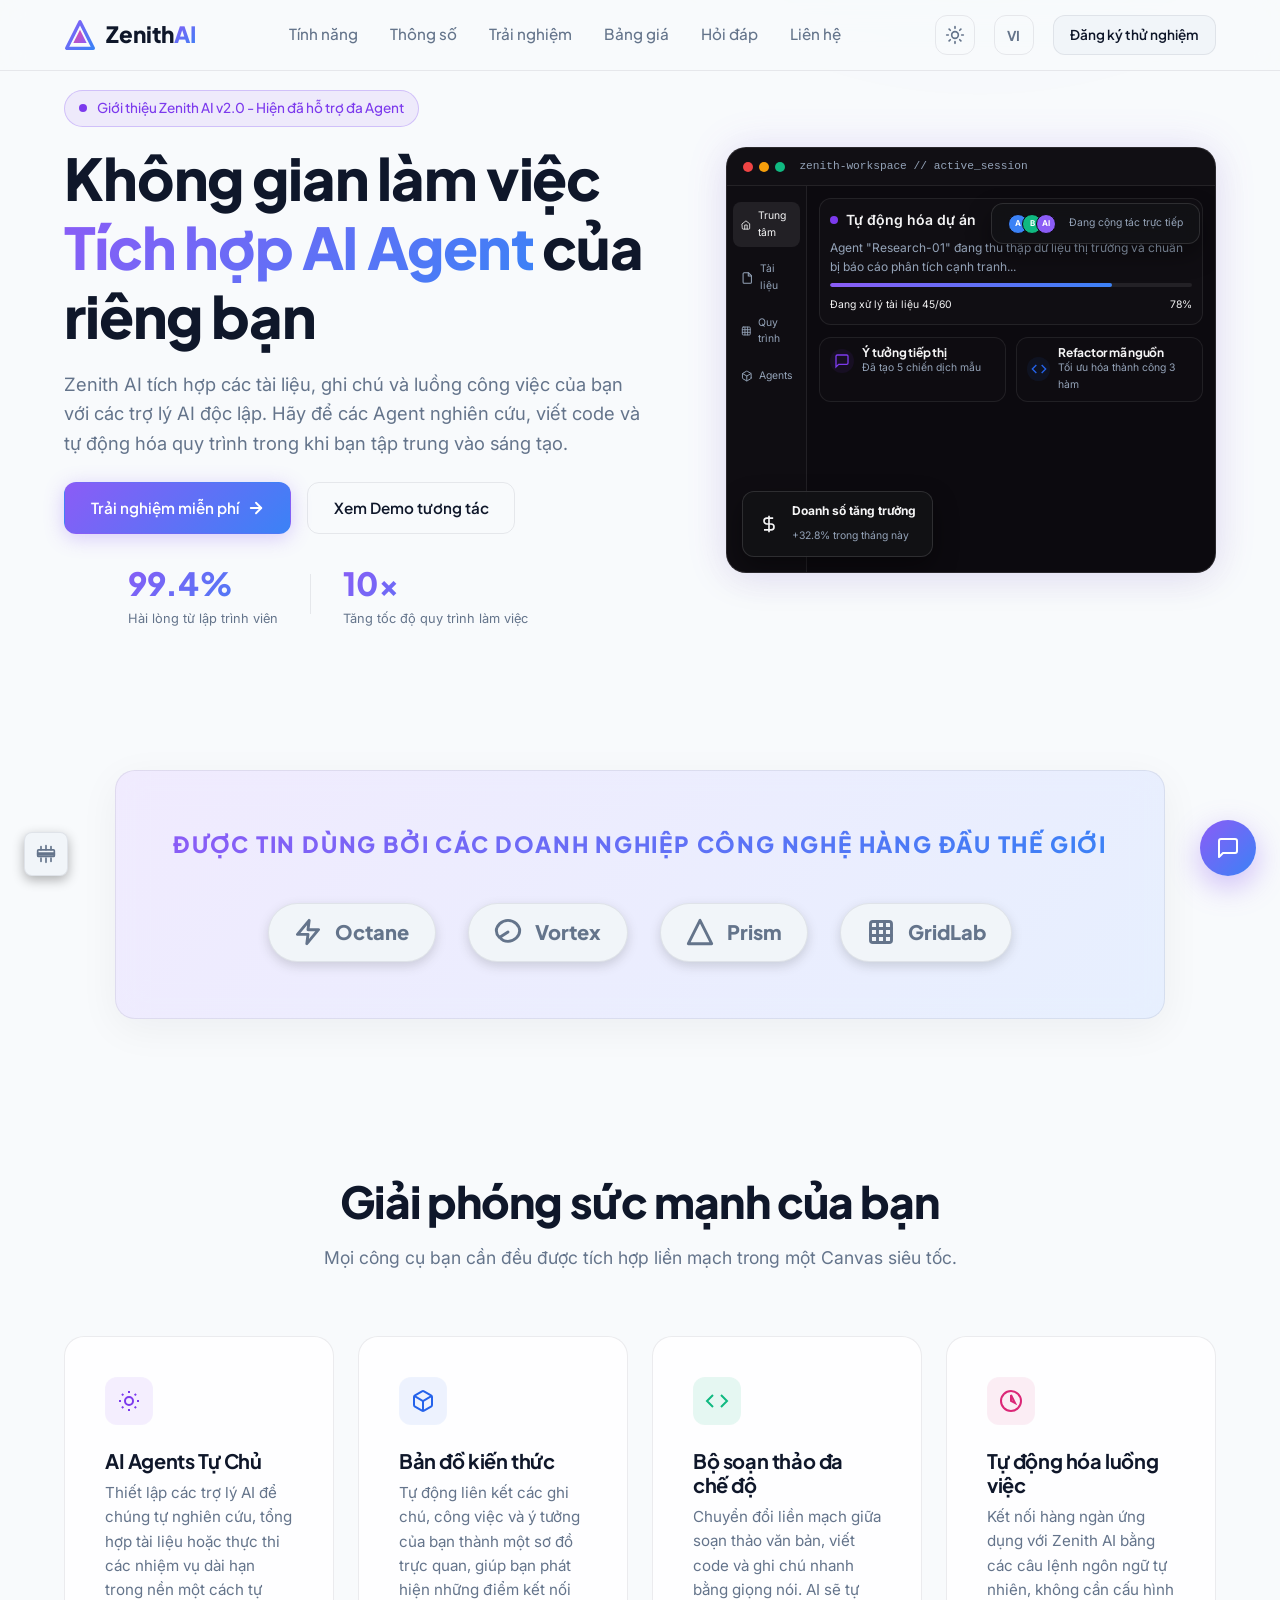
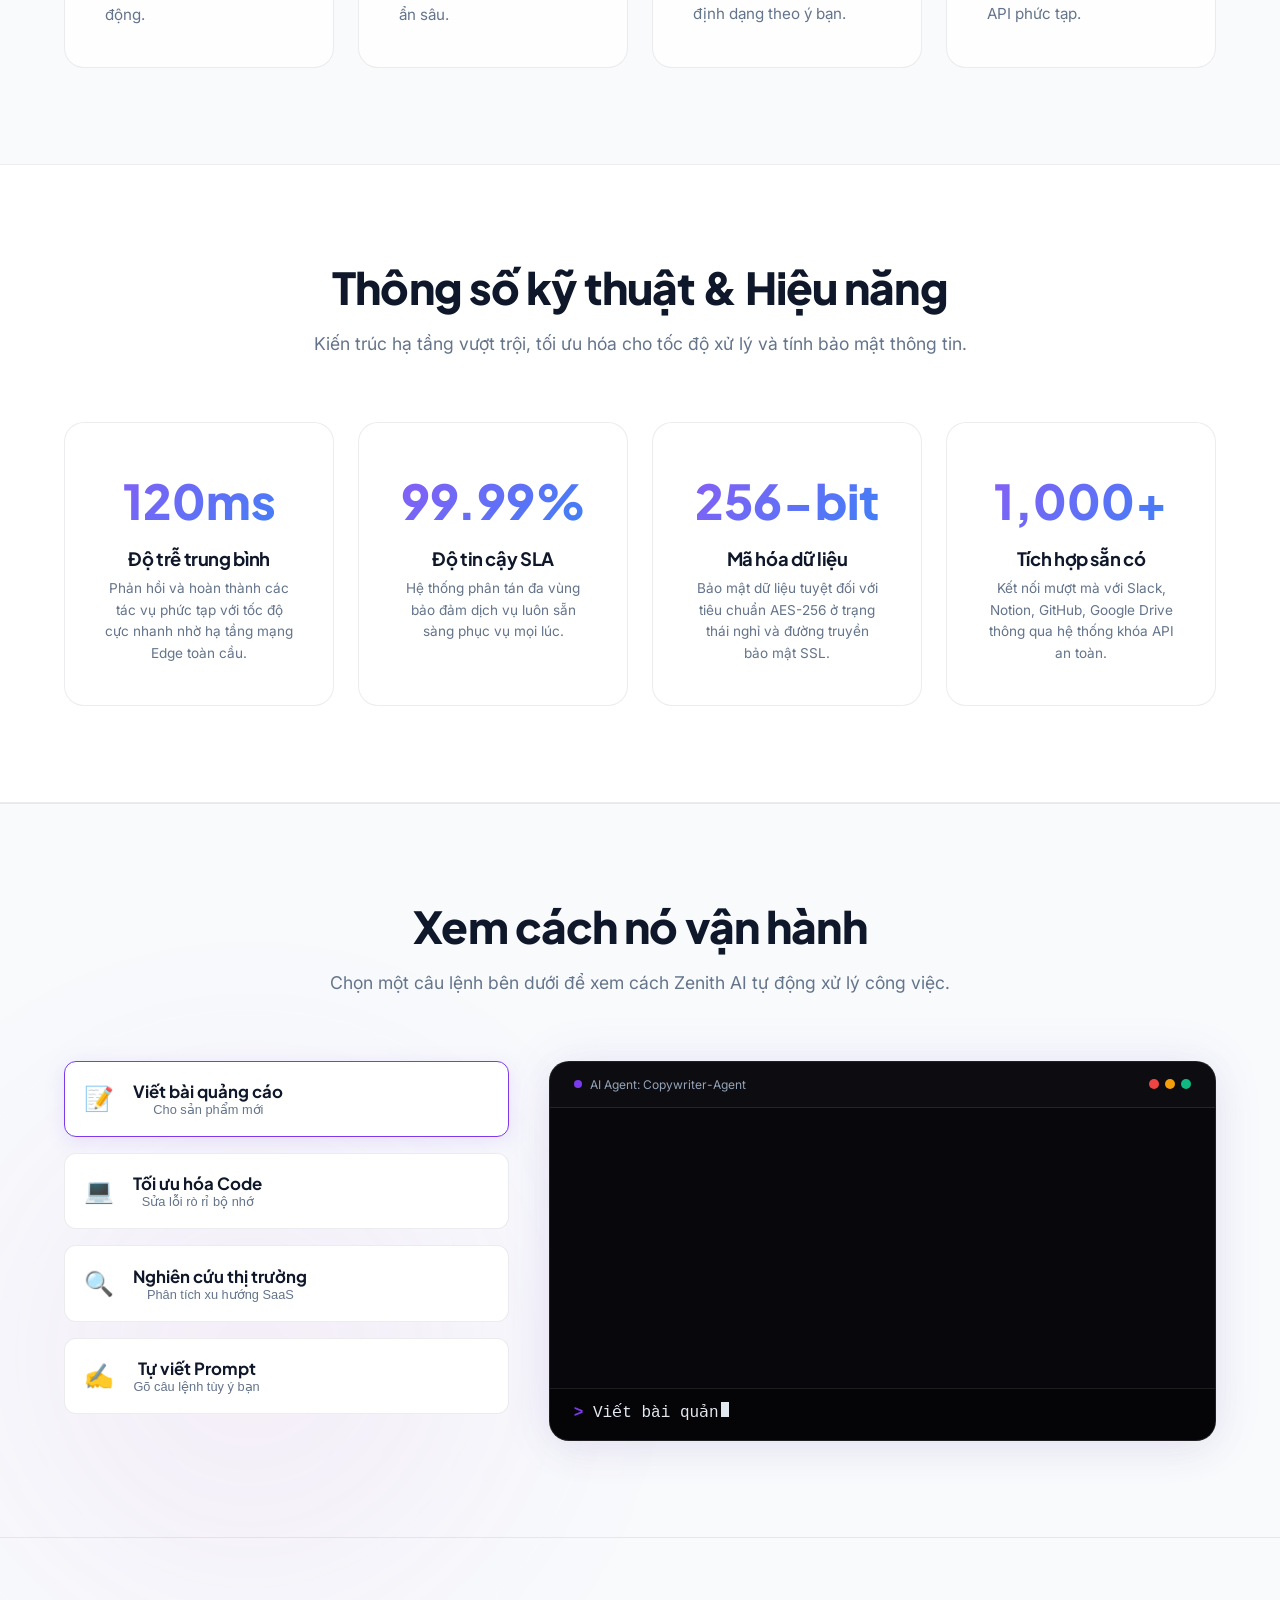
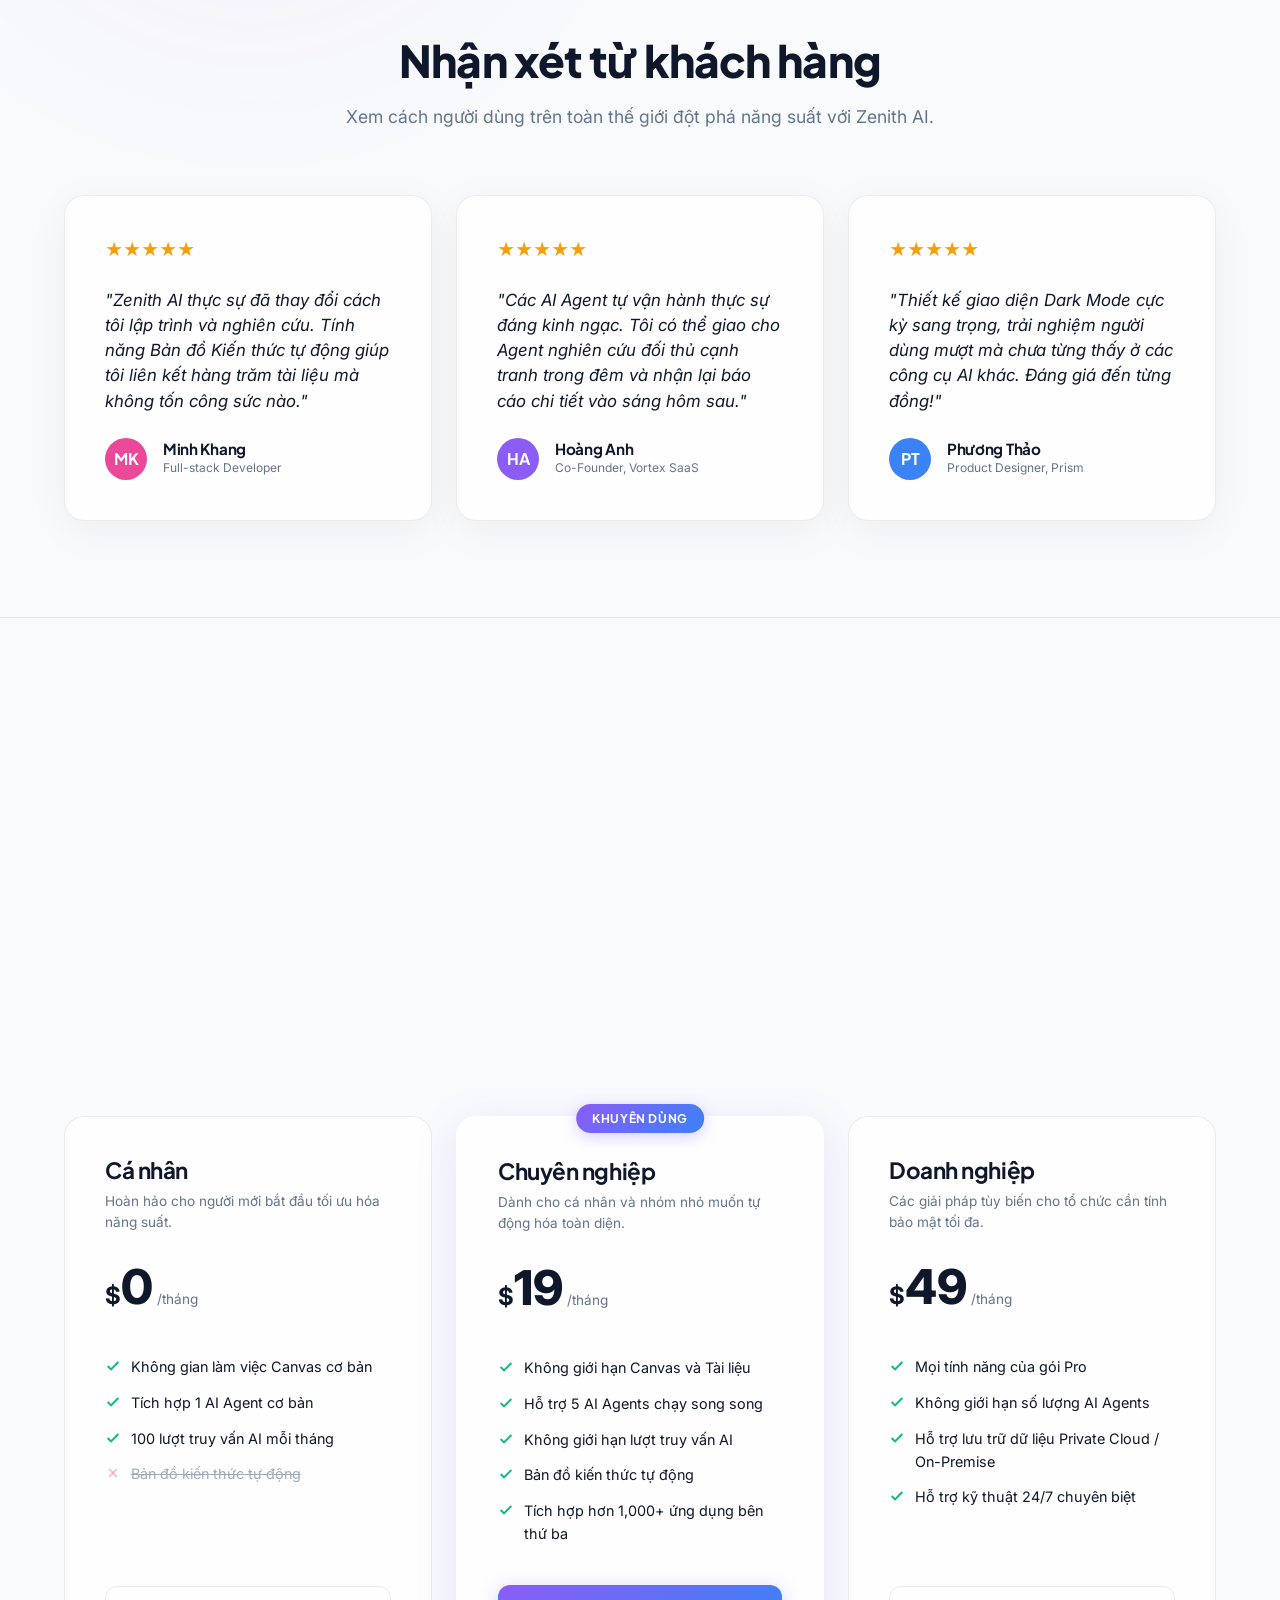
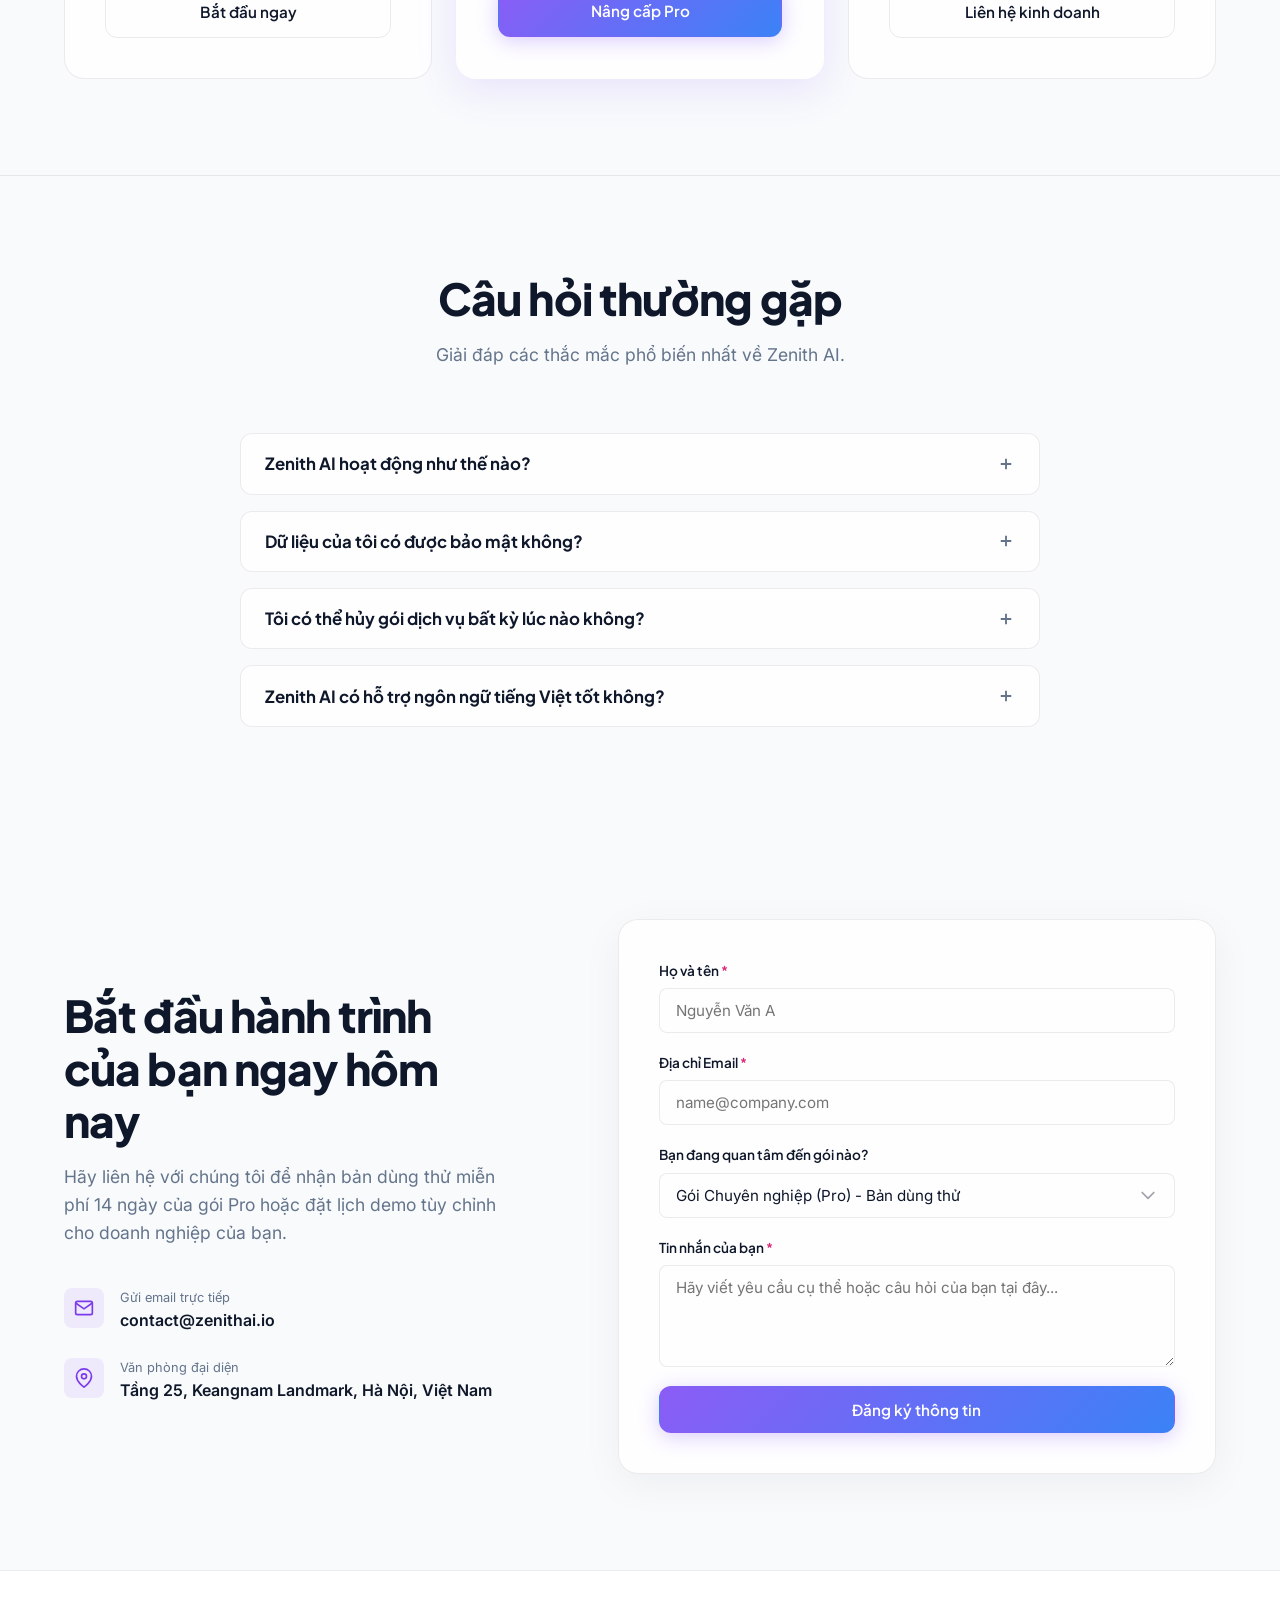
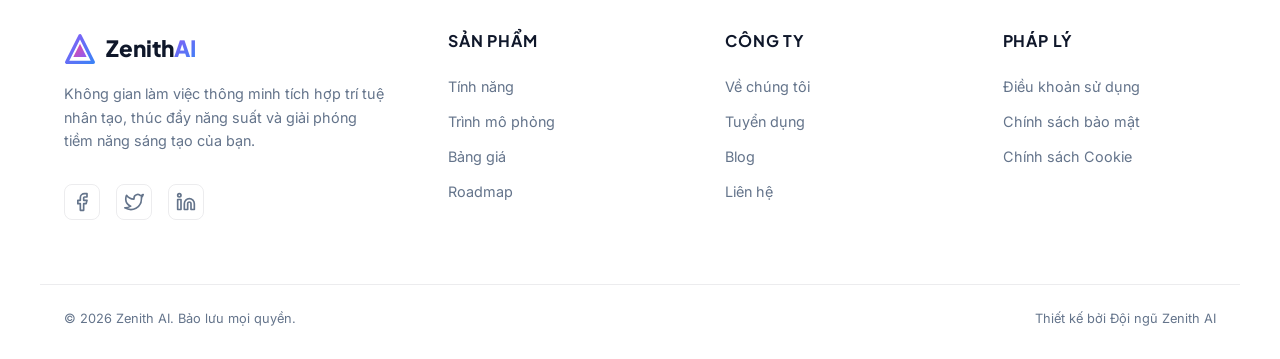
==== commit 016bc730: "perf: remove external font blocking and improve FCP" ====
--- a/public/index.html
+++ b/public/index.html
@@ -48,10 +48,10 @@
   </style>
 
   <!-- Style CSS -->
-  <link rel="preload" href="style.min.css?v=30" as="style">
-  <link rel="stylesheet" href="style.min.css?v=30" media="print" onload="this.media='all';document.body.classList.remove('css-loading')">
+  <link rel="preload" href="style.min.css?v=31" as="style" fetchpriority="high">
+  <link rel="stylesheet" href="style.min.css?v=31" media="print" onload="this.media='all';document.body.classList.remove('css-loading')">
   <noscript>
-    <link rel="stylesheet" href="style.min.css?v=30">
+    <link rel="stylesheet" href="style.min.css?v=31">
   </noscript>
 </head>
 <body class="preload">
@@ -1047,6 +1047,6 @@
   </button>
 
   <!-- App JS -->
-  <script src="app.min.js?v=30" defer></script>
+  <script src="app.min.js?v=31" defer></script>
 </body>
 </html>
